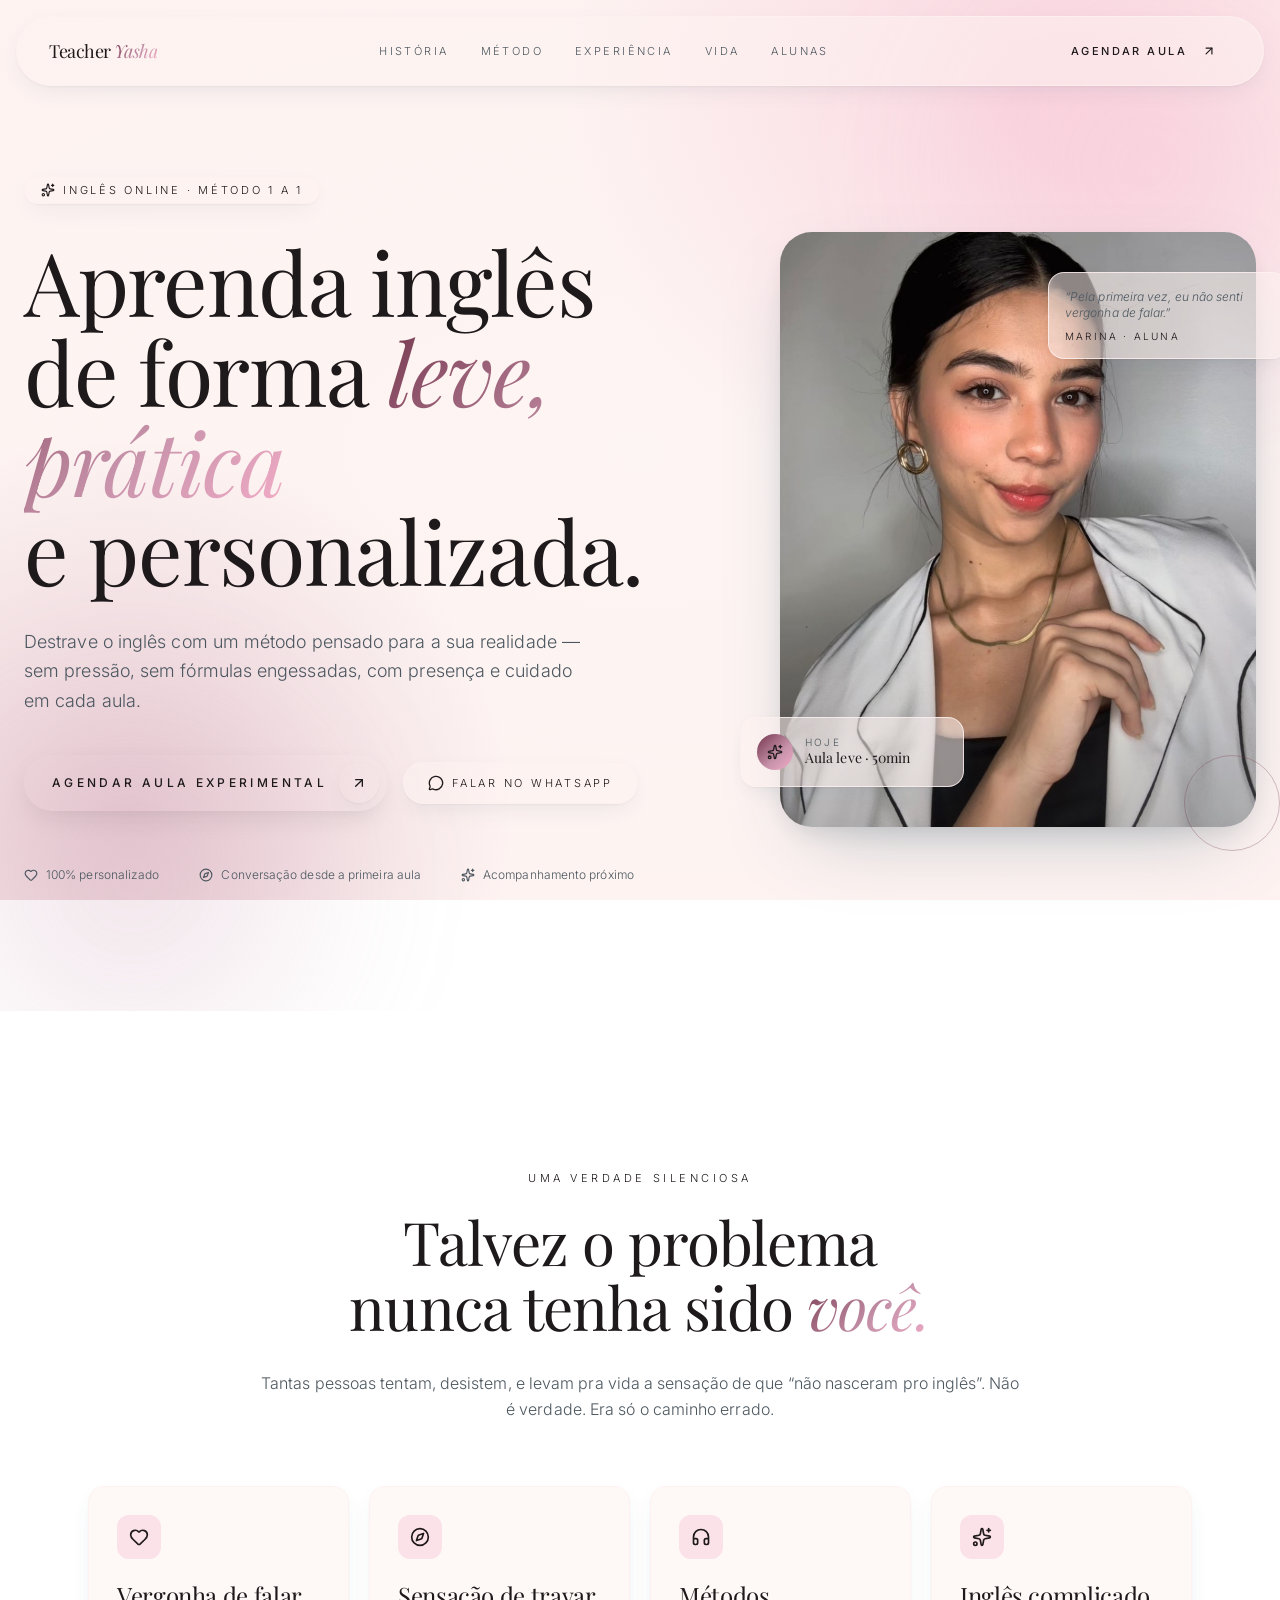
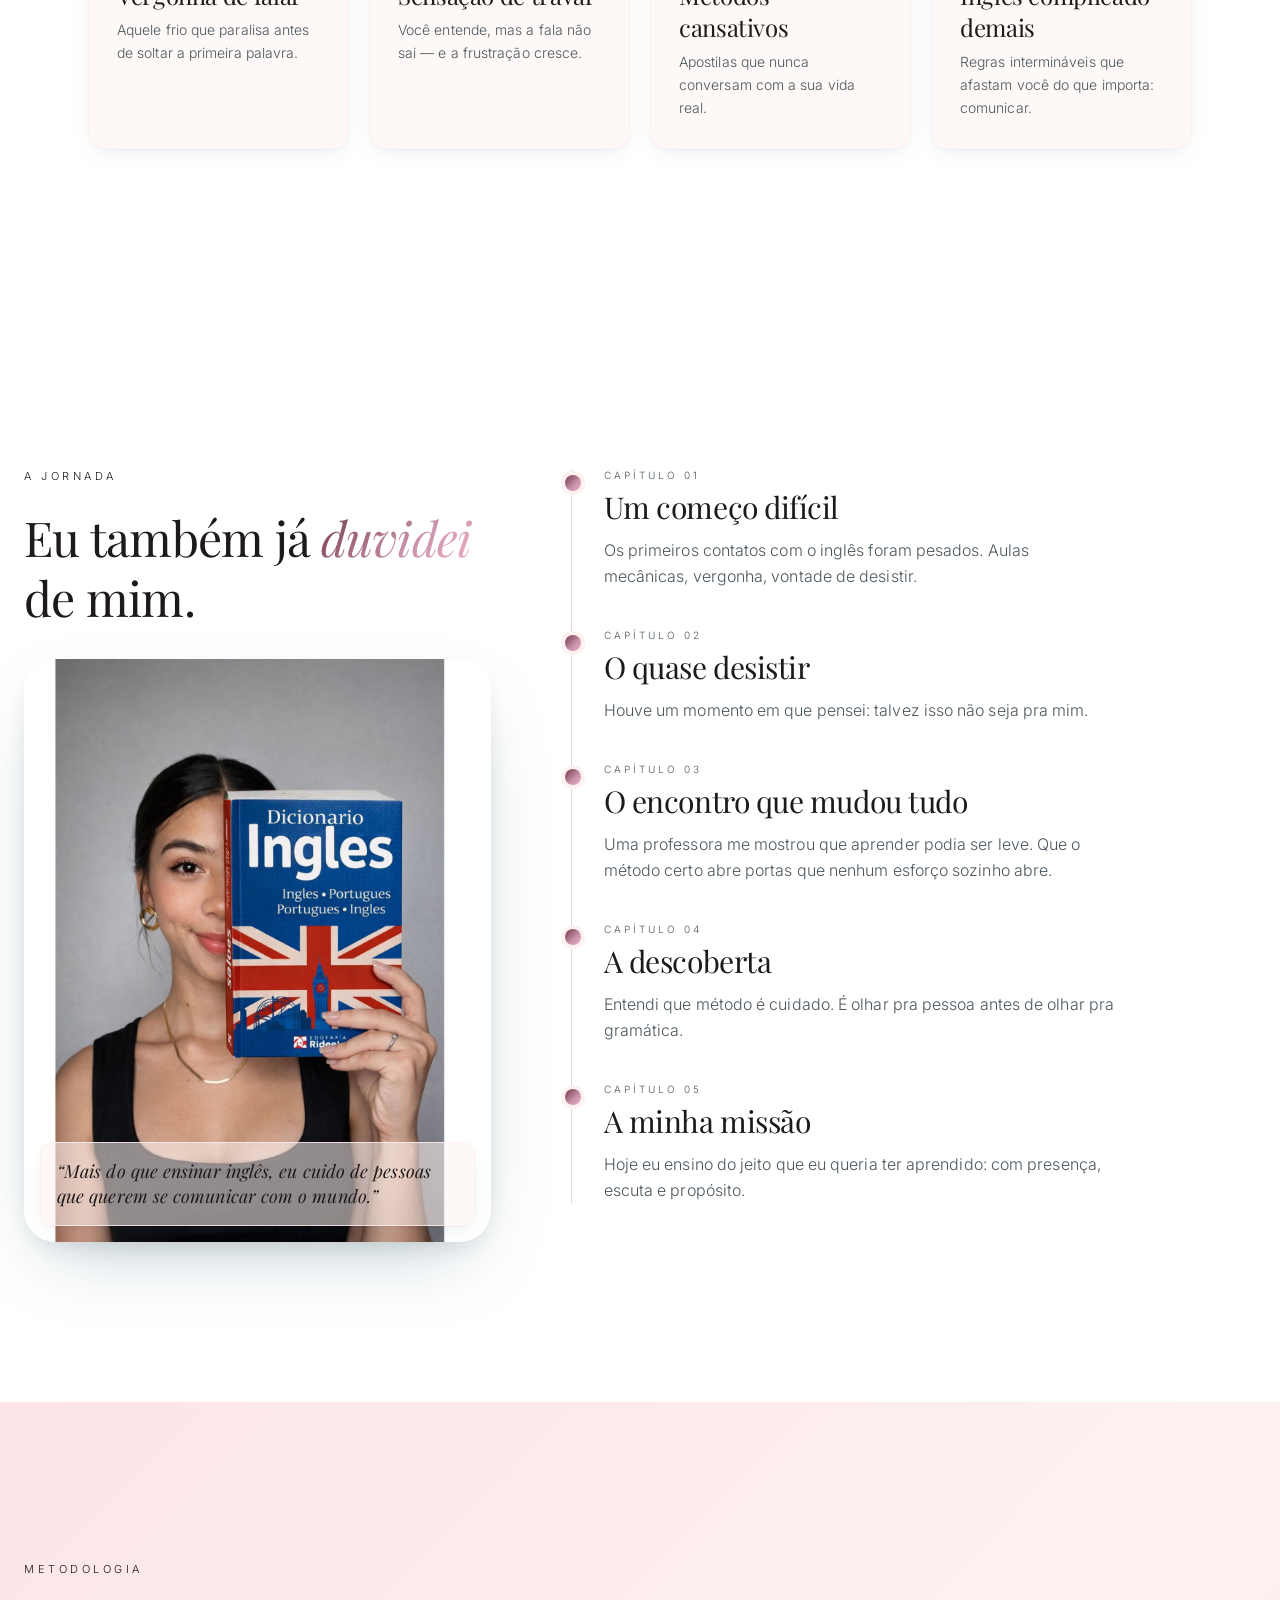
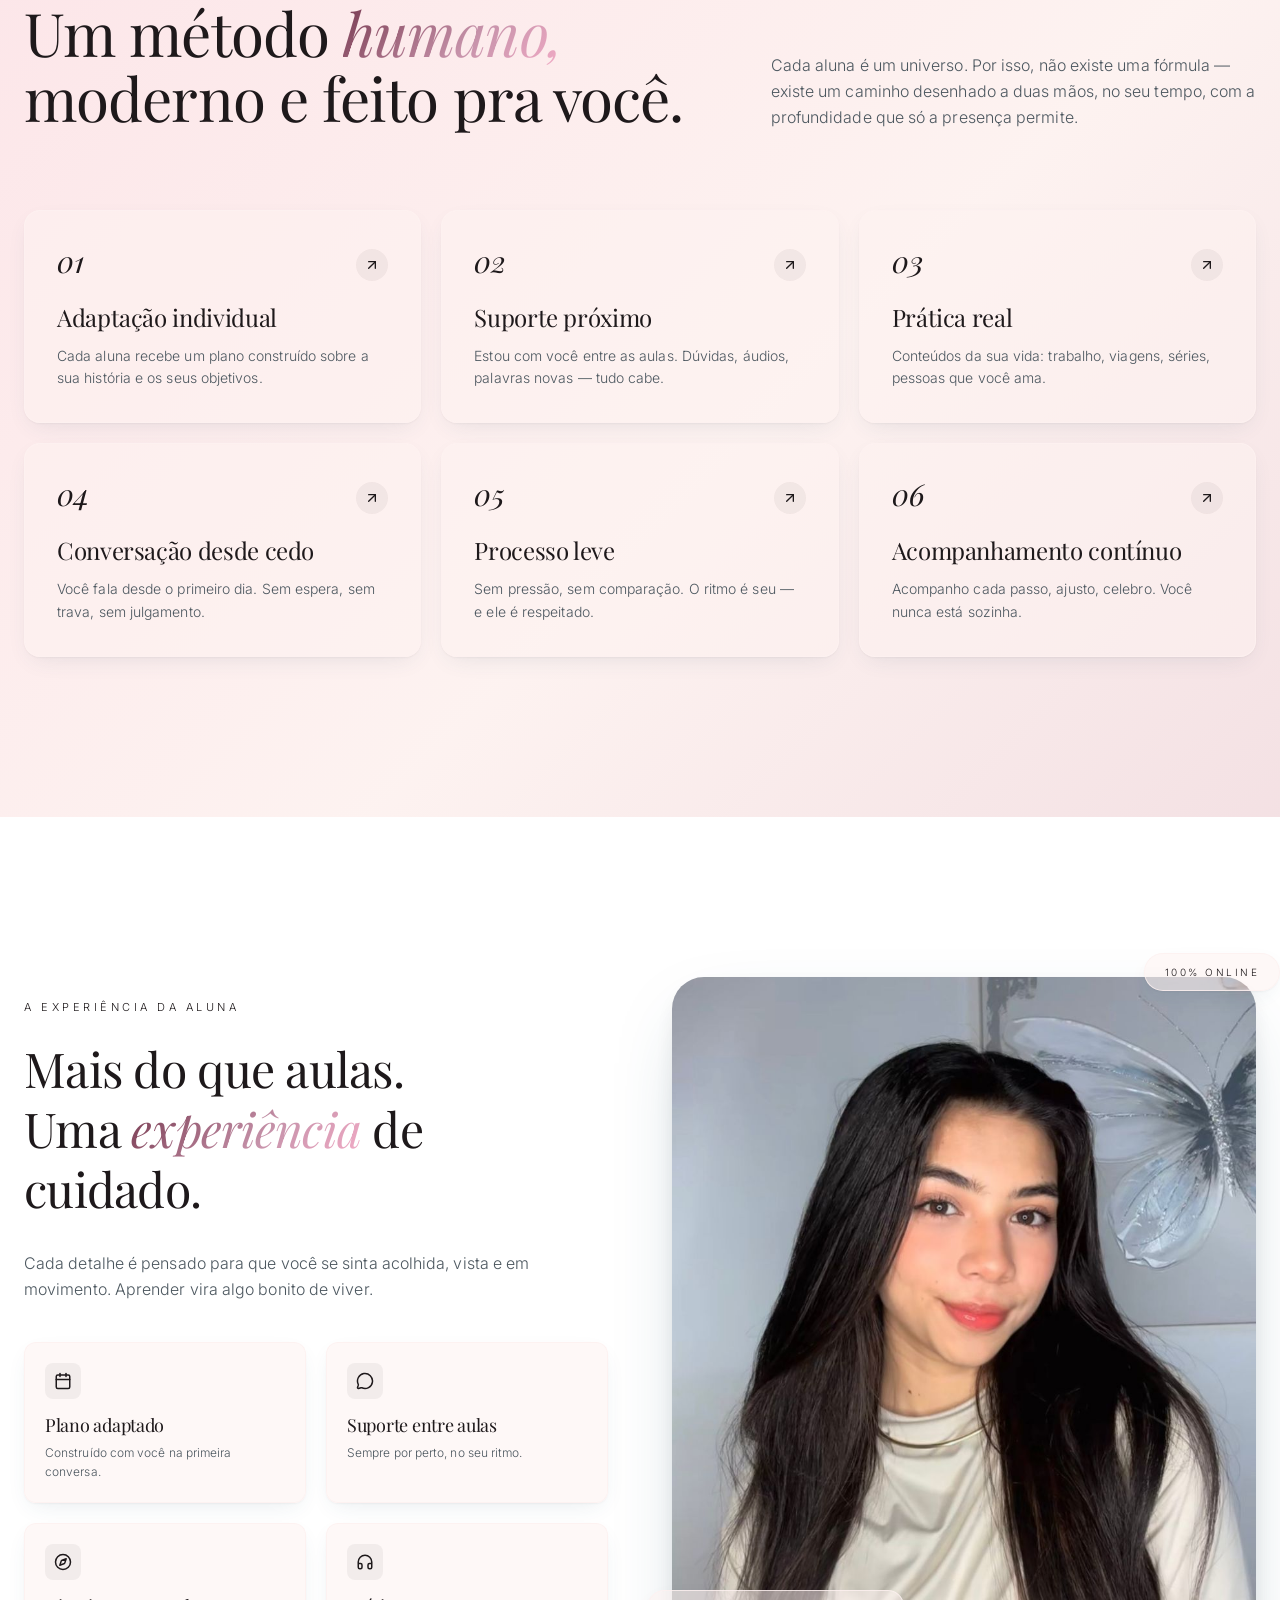
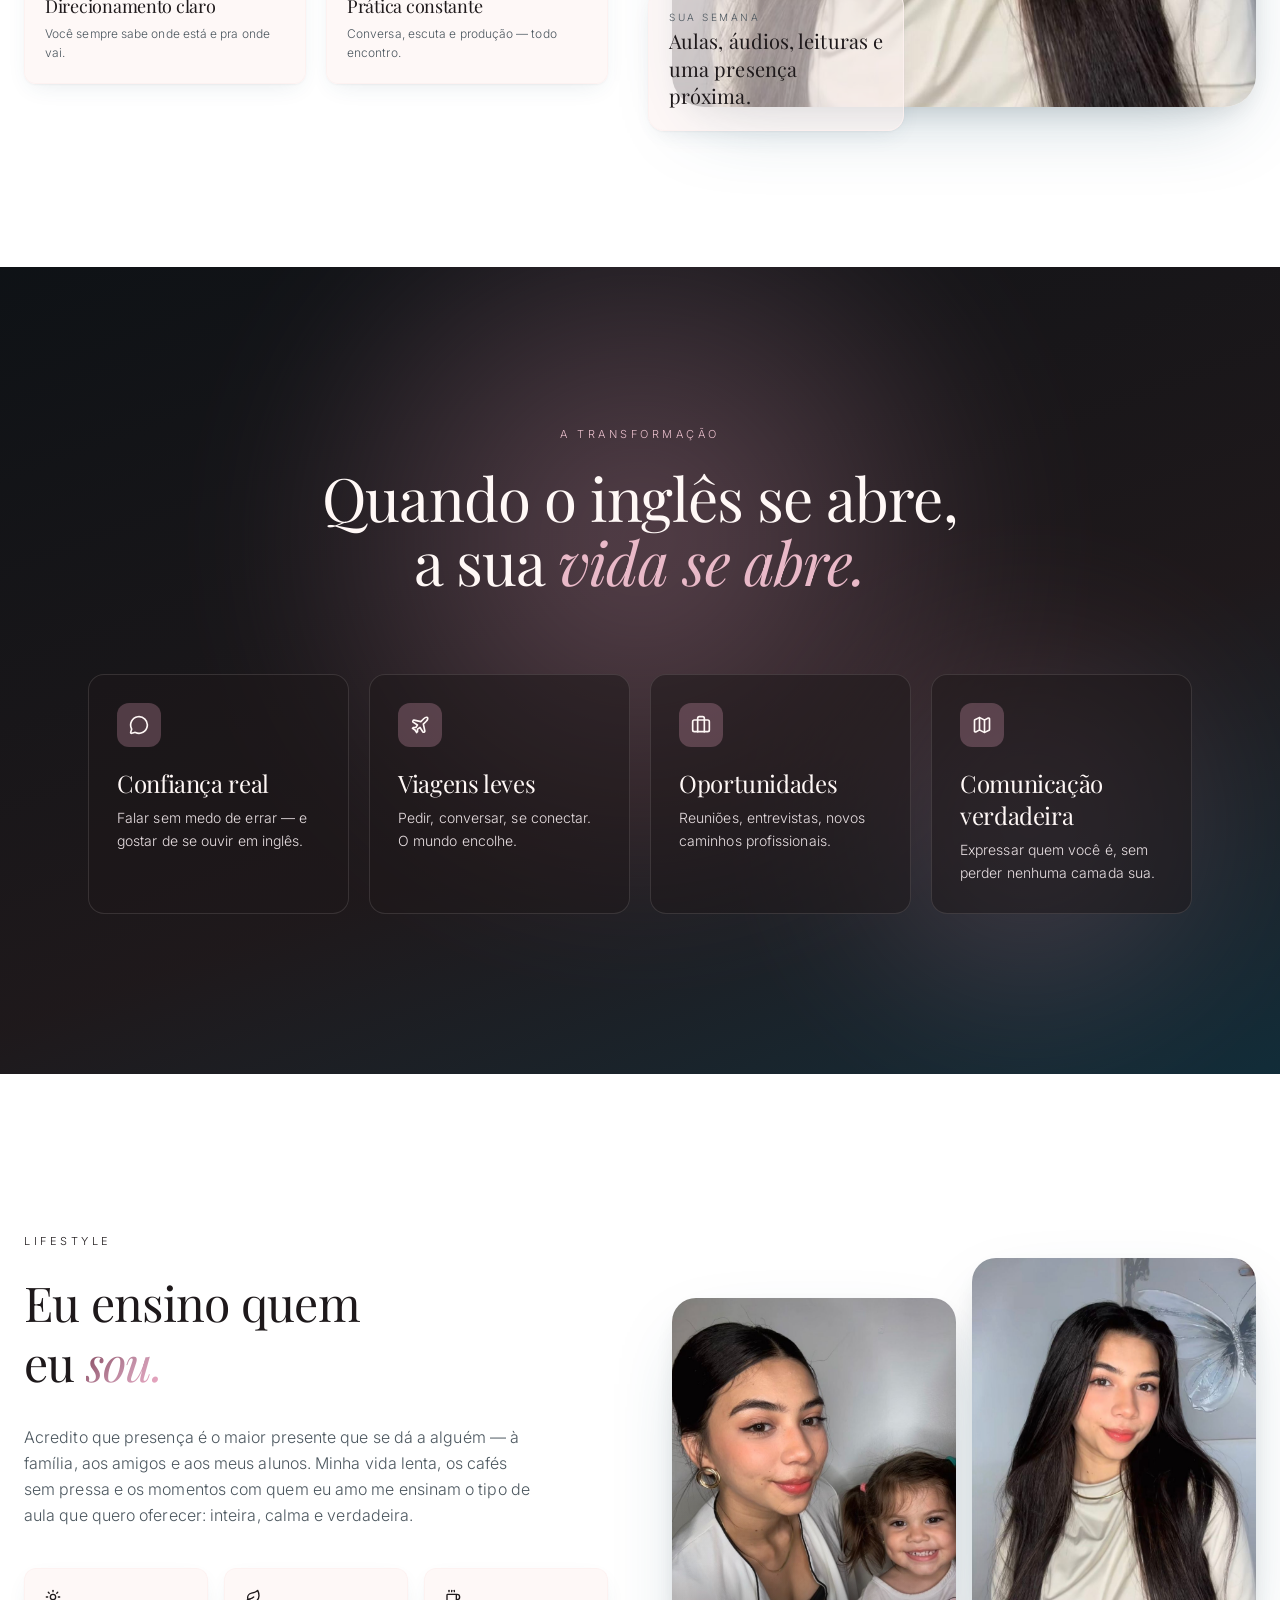
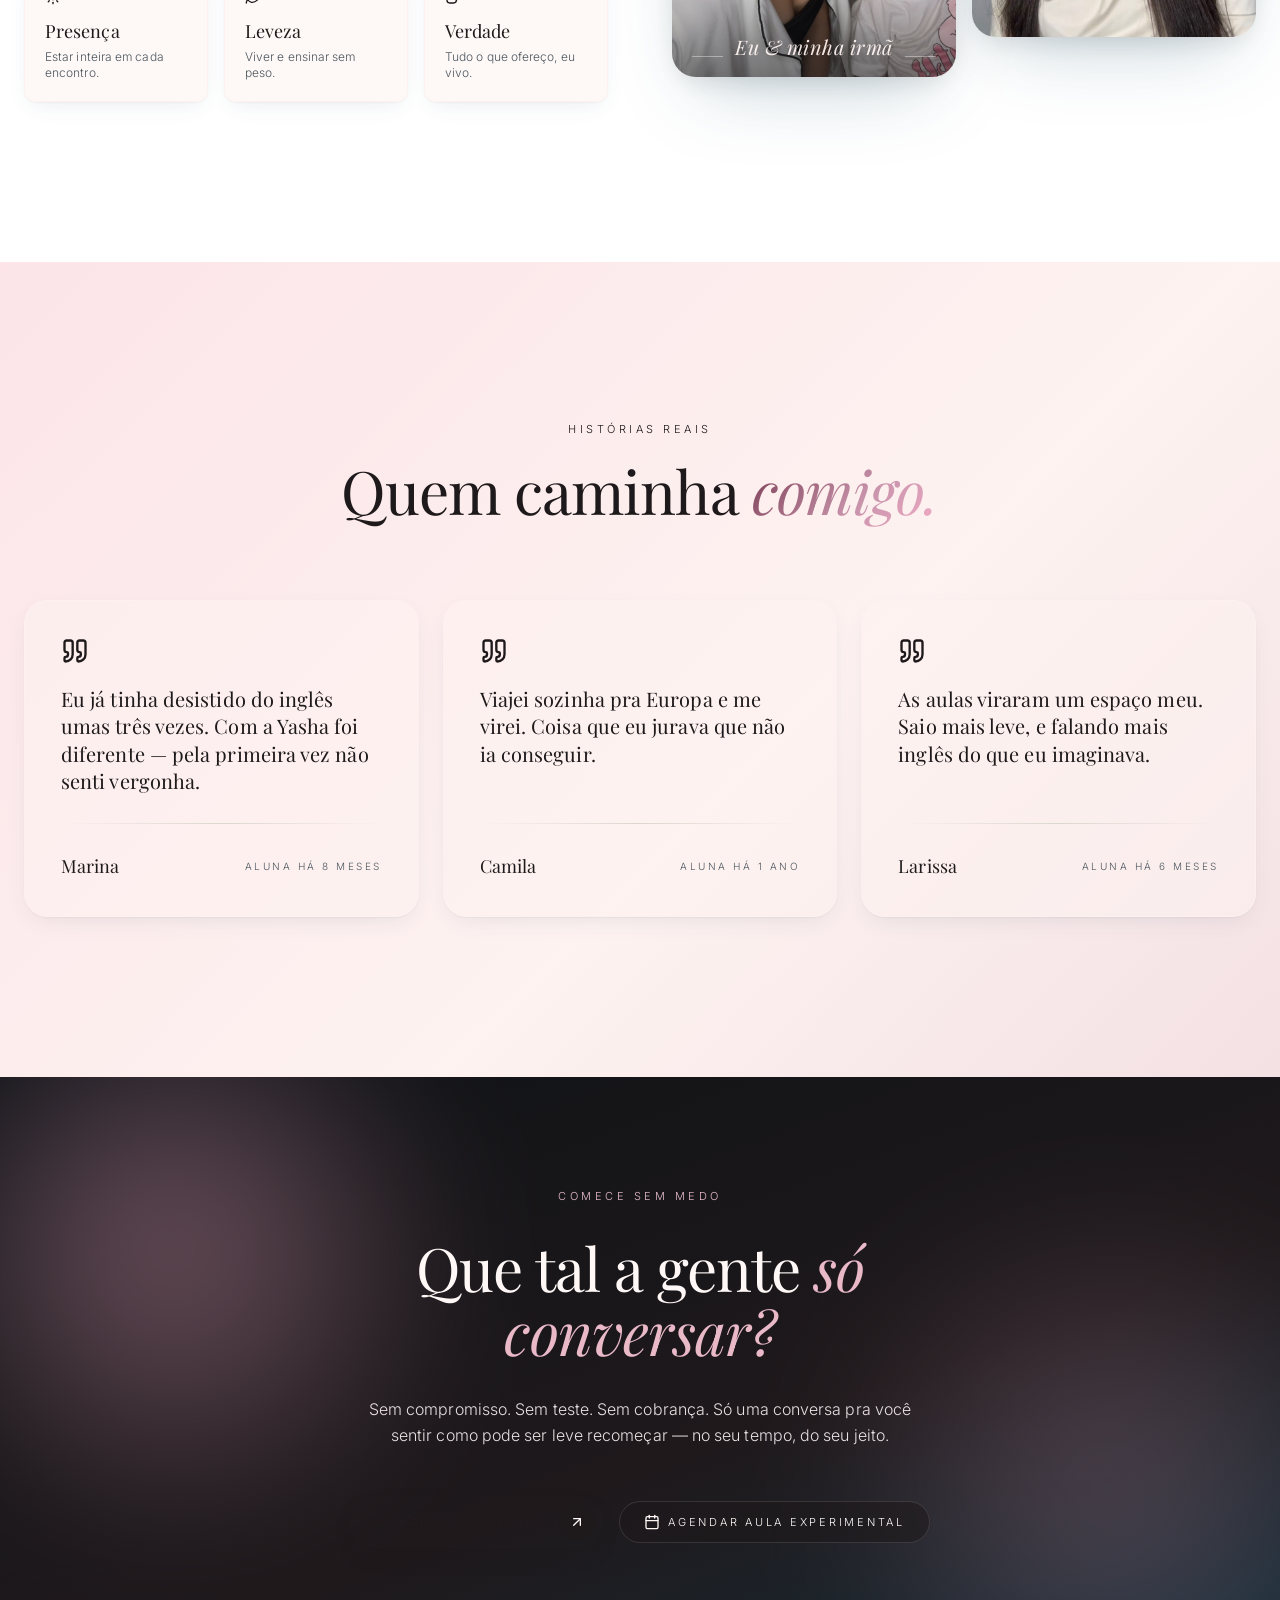
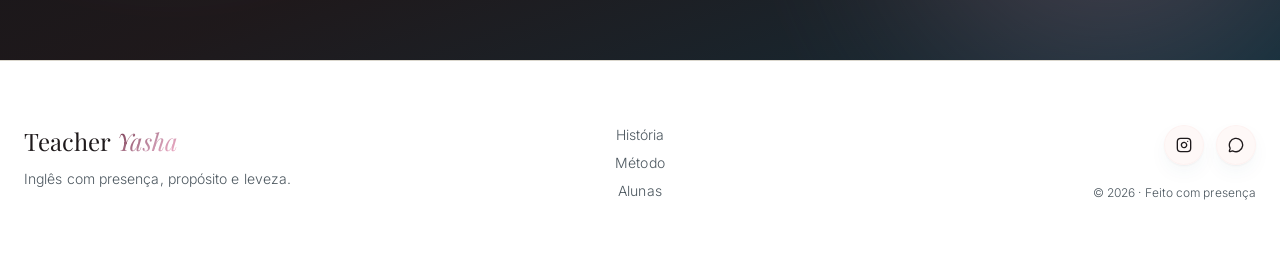
==== index.html @ 0aff2198 "Corrige contraste dos textos das seções escuras sem alterar animações V5" ====
<!DOCTYPE html>
<html lang="pt-BR"><head>
<meta charset="utf-8"><meta name="viewport" content="width=device-width, initial-scale=1">
<title>Teacher Yasha — Inglês com leveza, presença e propósito</title>
<meta name="description" content="Aulas de inglês online personalizadas com a Teacher Yasha. Aprenda no seu ritmo, sem pressão, com conexão humana e acompanhamento individual.">
<meta property="og:title" content="Teacher Yasha — Inglês com leveza, presença e propósito">
<meta property="og:description" content="Aulas de inglês online personalizadas com a Teacher Yasha.">
<meta property="og:type" content="website">
<meta property="og:image" content="assets/yasha-portrait--EWad3Fw.jpg">
<meta name="theme-color" content="#fbf9f6"><meta name="yasha-build" content="2026-11-06-contraste-v6">
<link rel="preconnect" href="https://fonts.googleapis.com">
<link rel="preconnect" href="https://fonts.gstatic.com" crossorigin>
<link href="https://fonts.googleapis.com/css2?family=Cormorant+Garamond:ital,wght@0,300;0,400;0,500;1,400;1,600&family=Inter:wght@300;400;500;600&family=Playfair+Display:ital,wght@0,400;0,500;0,600;1,400;1,500&display=swap" rel="stylesheet">
<link rel="stylesheet" href="styles.css?v=yasha-v6">
<style>.yasha-menu-toggle{display:none;cursor:pointer;background:transparent;border:0;color:var(--foreground);font-size:22px;line-height:1;padding:10px 6px}
.yasha-mobile-menu[hidden]{display:none!important}
.yasha-mobile-menu{position:fixed;top:88px;left:16px;right:16px;z-index:49;border-radius:20px;padding:20px;background:rgba(255,255,255,.96);border:1px solid rgba(232,180,184,.32);box-shadow:0 18px 40px #0002;backdrop-filter:blur(18px);display:grid;gap:8px}
.yasha-mobile-menu a{display:block;font:500 12px/1.6 'Inter',sans-serif;letter-spacing:.2em;text-transform:uppercase;padding:9px;color:var(--foreground);text-decoration:none}
.yasha-mobile-menu a:hover{color:var(--harbor)}
@media(max-width:767px){.yasha-menu-toggle{display:block}}
@media(max-width:430px){nav>.max-w-7xl>a:last-of-type{display:none}}

/* Animação visível com fallback CSS; o JavaScript assume o controle quando disponível. */
@keyframes yasha-float-gentle {
  0%,100% {transform:translate3d(0,0,0)}
  50% {transform:translate3d(0,-12px,0)}
}
.float-soft {animation:yasha-float-gentle 9s ease-in-out infinite !important}
.float-slow {animation:yasha-float-gentle 11s ease-in-out infinite !important}
/* A navegação por âncoras é animada pelo script, sem animação dupla do CSS. */
html.yasha-scroll-controlled { scroll-behavior: auto !important; }
@media(prefers-reduced-motion:reduce){html{scroll-behavior:auto!important}*,*::before,*::after{animation-duration:.01ms!important;transition-duration:.01ms!important}}
/* Correção de contraste V6 — somente nas duas seções escuras. */
.yasha-dark-panel h2,
.yasha-dark-panel .glass-dark h3 {
  color: #fff8f6 !important;
  -webkit-text-fill-color: #fff8f6 !important;
}
.yasha-dark-panel h2 em {
  color: #e9b9c8 !important;
  -webkit-text-fill-color: #e9b9c8 !important;
}
.yasha-dark-panel .glass-dark p {
  color: #e9e0e3 !important;
  -webkit-text-fill-color: #e9e0e3 !important;
}
.yasha-dark-panel .glass-dark {
  color: #fff8f6 !important;
}
.yasha-dark-panel .text-center > p:first-child {
  color: #eac0cd !important;
  -webkit-text-fill-color: #eac0cd !important;
}
.yasha-final-cta .yasha-final-content h2 {
  color: #fff8f6 !important;
  -webkit-text-fill-color: #fff8f6 !important;
}
.yasha-final-cta .yasha-final-content h2 em {
  color: #e9b9c8 !important;
  -webkit-text-fill-color: #e9b9c8 !important;
}
.yasha-final-cta .yasha-final-content > p:first-child {
  color: #eac0cd !important;
  -webkit-text-fill-color: #eac0cd !important;
}
.yasha-final-cta .yasha-final-content > p:nth-of-type(2) {
  color: #e9e0e3 !important;
  -webkit-text-fill-color: #e9e0e3 !important;
}
.yasha-final-cta .yasha-primary-cta,
.yasha-final-cta .yasha-primary-cta > span:first-child {
  color: #251b20 !important;
  -webkit-text-fill-color: #251b20 !important;
}
.yasha-final-cta .yasha-primary-cta > span:last-child {
  color: #fff8f6 !important;
  -webkit-text-fill-color: #fff8f6 !important;
}
.yasha-final-cta .yasha-secondary-cta {
  color: #fff8f6 !important;
  -webkit-text-fill-color: #fff8f6 !important;
}
.yasha-final-cta .yasha-secondary-cta:hover {
  color: #e9b9c8 !important;
  -webkit-text-fill-color: #e9b9c8 !important;
}
</style>
</head><body><main class="min-h-screen text-foreground"><nav class="fixed top-4 left-4 right-4 z-50 glass rounded-full"><div class="max-w-7xl mx-auto px-6 md:px-8 py-3 flex items-center justify-between"><a href="#top" class="font-display text-lg tracking-tight">Teacher <span class="italic text-gradient">Yasha</span></a><div class="hidden md:flex items-center gap-8 text-[11px] uppercase tracking-[0.22em] text-muted-foreground"><a href="#sobre" class="hover:text-foreground transition">História</a><a href="#metodo" class="hover:text-foreground transition">Método</a><a href="#experiencia" class="hover:text-foreground transition">Experiência</a><a href="#vida" class="hover:text-foreground transition">Vida</a><a href="#alunas" class="hover:text-foreground transition">Alunas</a></div><a href="https://wa.me/?text=Oi%20Yasha!%20Quero%20saber%20mais%20sobre%20as%20aulas." target="_blank" rel="noreferrer" class="group flex items-center gap-2 bg-[color:var(--harbor)] text-[color:var(--linen)] rounded-full pl-5 pr-2 py-2 text-[11px] font-medium uppercase tracking-[0.22em] hover:bg-foreground transition-colors shadow-sog">Agendar aula<span class="w-7 h-7 rounded-full bg-[color:var(--blush)] text-foreground grid place-items-center group-hover:rotate-45 transition-transform"><svg xmlns="http://www.w3.org/2000/svg" width="24" height="24" viewBox="0 0 24 24" fill="none" stroke="currentColor" stroke-width="2" stroke-linecap="round" stroke-linejoin="round" class="lucide lucide-arrow-up-right w-3.5 h-3.5" aria-hidden="true"><path d="M7 7h10v10"></path><path d="M7 17 17 7"></path></svg></span></a><button type="button" id="abrir-menu" class="yasha-menu-toggle" aria-label="Abrir menu" aria-expanded="false" aria-controls="menu-mobile">☰</button></div></nav><div id="menu-mobile" class="yasha-mobile-menu" hidden><a href="#sobre">História</a><a href="#metodo">Método</a><a href="#experiencia">Experiência</a><a href="#vida">Vida</a><a href="#alunas">Alunas</a><a href="https://wa.me/?text=Oi%20Yasha!%20Quero%20saber%20mais%20sobre%20as%20aulas." target="_blank" rel="noreferrer">Agendar aula</a></div><section id="top" class="relative pt-36 md:pt-44 pb-24 md:pb-32 overflow-hidden"><div aria-hidden="true" class="pointer-events-none absolute -top-24 -right-32 w-[520px] h-[520px] rounded-full blur-3xl opacity-60" style="background:radial-gradient(closest-side, color-mix(in oklab, var(--blush) 55%, transparent), transparent)"></div><div aria-hidden="true" class="pointer-events-none absolute -bottom-32 -left-32 w-[520px] h-[520px] rounded-full blur-3xl opacity-50" style="background:radial-gradient(closest-side, color-mix(in oklab, var(--mist) 55%, transparent), transparent)"></div><div class="relative max-w-7xl mx-auto px-6 md:px-10 grid md:grid-cols-12 gap-12 md:gap-16 items-center"><div class="md:col-span-7 fade-up"><div class="inline-flex items-center gap-2 glass rounded-full px-4 py-1.5 text-[11px] uppercase tracking-[0.25em] text-[color:var(--harbor)] mb-8"><svg xmlns="http://www.w3.org/2000/svg" width="24" height="24" viewBox="0 0 24 24" fill="none" stroke="currentColor" stroke-width="2" stroke-linecap="round" stroke-linejoin="round" class="lucide lucide-sparkles w-3.5 h-3.5" aria-hidden="true"><path d="M11.017 2.814a1 1 0 0 1 1.966 0l1.051 5.558a2 2 0 0 0 1.594 1.594l5.558 1.051a1 1 0 0 1 0 1.966l-5.558 1.051a2 2 0 0 0-1.594 1.594l-1.051 5.558a1 1 0 0 1-1.966 0l-1.051-5.558a2 2 0 0 0-1.594-1.594l-5.558-1.051a1 1 0 0 1 0-1.966l5.558-1.051a2 2 0 0 0 1.594-1.594z"></path><path d="M20 2v4"></path><path d="M22 4h-4"></path><circle cx="4" cy="20" r="2"></circle></svg>Inglês online · método 1 a 1</div><h1 class="font-display text-[2.7rem] md:text-7xl lg:text-[5.5rem] leading-[1.02] text-foreground">Aprenda inglês <br/>de forma <em class="italic text-gradient">leve, prática</em> <br/>e personalizada.</h1><p class="mt-8 max-w-xl text-base md:text-lg text-muted-foreground leading-relaxed">Destrave o inglês com um método pensado para a sua realidade — sem pressão, sem fórmulas engessadas, com presença e cuidado em cada aula.</p><div class="mt-10 flex flex-wrap items-center gap-4"><a href="https://wa.me/?text=Oi%20Yasha!%20Quero%20saber%20mais%20sobre%20as%20aulas." target="_blank" rel="noreferrer" class="group inline-flex items-center gap-3 bg-[color:var(--harbor)] text-[color:var(--linen)] rounded-full pl-7 pr-2 py-2 hover:bg-foreground transition-all duration-300 shadow-float hover:scale-[1.02] ring-1 ring-[color:var(--harbor)]/20"><span class="text-[12px] font-medium uppercase tracking-[0.28em] py-1.5">Agendar aula experimental</span><span class="w-10 h-10 rounded-full bg-[color:var(--blush)] text-foreground grid place-items-center group-hover:rotate-45 transition-transform duration-300 shadow-soft"><svg xmlns="http://www.w3.org/2000/svg" width="24" height="24" viewBox="0 0 24 24" fill="none" stroke="currentColor" stroke-width="2" stroke-linecap="round" stroke-linejoin="round" class="lucide lucide-arrow-up-right w-4 h-4" aria-hidden="true"><path d="M7 7h10v10"></path><path d="M7 17 17 7"></path></svg></span></a><a href="https://wa.me/?text=Oi%20Yasha!%20Quero%20saber%20mais%20sobre%20as%20aulas." target="_blank" rel="noreferrer" class="inline-flex items-center gap-2 glass rounded-full px-6 py-3 text-[11px] uppercase tracking-[0.25em] hover:text-[color:var(--harbor)] transition"><svg xmlns="http://www.w3.org/2000/svg" width="24" height="24" viewBox="0 0 24 24" fill="none" stroke="currentColor" stroke-width="2" stroke-linecap="round" stroke-linejoin="round" class="lucide lucide-message-circle w-4 h-4" aria-hidden="true"><path d="M2.992 16.342a2 2 0 0 1 .094 1.167l-1.065 3.29a1 1 0 0 0 1.236 1.168l3.413-.998a2 2 0 0 1 1.099.092 10 10 0 1 0-4.777-4.719"></path></svg>Falar no WhatsApp</a></div><div class="mt-14 flex flex-wrap items-center gap-x-10 gap-y-4 text-xs text-muted-foreground"><div class="flex items-center gap-2"><svg xmlns="http://www.w3.org/2000/svg" width="24" height="24" viewBox="0 0 24 24" fill="none" stroke="currentColor" stroke-width="2" stroke-linecap="round" stroke-linejoin="round" class="lucide lucide-heart w-3.5 h-3.5 text-[color:var(--blush)]" aria-hidden="true"><path d="M2 9.5a5.5 5.5 0 0 1 9.591-3.676.56.56 0 0 0 .818 0A5.49 5.49 0 0 1 22 9.5c0 2.29-1.5 4-3 5.5l-5.492 5.313a2 2 0 0 1-3 .019L5 15c-1.5-1.5-3-3.2-3-5.5"></path></svg> 100% personalizado</div><div class="flex items-center gap-2"><svg xmlns="http://www.w3.org/2000/svg" width="24" height="24" viewBox="0 0 24 24" fill="none" stroke="currentColor" stroke-width="2" stroke-linecap="round" stroke-linejoin="round" class="lucide lucide-compass w-3.5 h-3.5 text-[color:var(--harbor)]" aria-hidden="true"><circle cx="12" cy="12" r="10"></circle><path d="m16.24 7.76-1.804 5.411a2 2 0 0 1-1.265 1.265L7.76 16.24l1.804-5.411a2 2 0 0 1 1.265-1.265z"></path></svg> Conversação desde a primeira aula</div><div class="flex items-center gap-2"><svg xmlns="http://www.w3.org/2000/svg" width="24" height="24" viewBox="0 0 24 24" fill="none" stroke="currentColor" stroke-width="2" stroke-linecap="round" stroke-linejoin="round" class="lucide lucide-sparkles w-3.5 h-3.5 text-[color:var(--mist)]" aria-hidden="true"><path d="M11.017 2.814a1 1 0 0 1 1.966 0l1.051 5.558a2 2 0 0 0 1.594 1.594l5.558 1.051a1 1 0 0 1 0 1.966l-5.558 1.051a2 2 0 0 0-1.594 1.594l-1.051 5.558a1 1 0 0 1-1.966 0l-1.051-5.558a2 2 0 0 0-1.594-1.594l-5.558-1.051a1 1 0 0 1 0-1.966l5.558-1.051a2 2 0 0 0 1.594-1.594z"></path><path d="M20 2v4"></path><path d="M22 4h-4"></path><circle cx="4" cy="20" r="2"></circle></svg> Acompanhamento próximo</div></div></div><div class="md:col-span-5 fade-up delay-2"><div class="relative"><div class="relative aspect-[4/5] overflow-hidden rounded-[2rem] shadow-float"><img src="assets/yasha-portrait--EWad3Fw.jpg" alt="Teacher Yasha" class="w-full h-full object-cover"/><div class="absolute inset-0" style="background:linear-gradient(180deg, transparent 60%, rgba(26,26,26,0.25))"></div></div><div class="absolute -left-6 md:-left-10 bottom-10 glass rounded-2xl p-4 w-56 float-slow"><div class="flex items-center gap-3"><div class="w-9 h-9 rounded-full grid place-items-center" style="background:var(--gradient-text)"><svg xmlns="http://www.w3.org/2000/svg" width="24" height="24" viewBox="0 0 24 24" fill="none" stroke="currentColor" stroke-width="2" stroke-linecap="round" stroke-linejoin="round" class="lucide lucide-sparkles w-4 h-4 text-[color:var(--linen)]" aria-hidden="true"><path d="M11.017 2.814a1 1 0 0 1 1.966 0l1.051 5.558a2 2 0 0 0 1.594 1.594l5.558 1.051a1 1 0 0 1 0 1.966l-5.558 1.051a2 2 0 0 0-1.594 1.594l-1.051 5.558a1 1 0 0 1-1.966 0l-1.051-5.558a2 2 0 0 0-1.594-1.594l-5.558-1.051a1 1 0 0 1 0-1.966l5.558-1.051a2 2 0 0 0 1.594-1.594z"></path><path d="M20 2v4"></path><path d="M22 4h-4"></path><circle cx="4" cy="20" r="2"></circle></svg></div><div><p class="text-[10px] uppercase tracking-[0.22em] text-muted-foreground">Hoje</p><p class="text-sm font-display">Aula leve · 50min</p></div></div></div><div class="absolute -right-3 md:-right-8 top-10 glass rounded-2xl p-4 w-60 float-soft"><p class="text-xs italic text-muted-foreground leading-snug">“Pela primeira vez, eu não senti vergonha de falar.”</p><p class="mt-2 text-[10px] uppercase tracking-[0.22em] text-[color:var(--harbor)]">Marina · aluna</p></div><div aria-hidden="true" class="absolute -bottom-6 -right-6 w-24 h-24 rounded-full border border-[color:var(--harbor)]/30"></div></div></div></div></section><section class="relative py-28 md:py-40"><div class="max-w-6xl mx-auto px-6 md:px-10"><div class="text-center max-w-3xl mx-auto mb-16 fade-up"><p class="text-[11px] uppercase tracking-[0.32em] text-[color:var(--harbor)] mb-6">Uma verdade silenciosa</p><h2 class="font-display text-4xl md:text-6xl leading-[1.08]">Talvez o problema <br/> nunca tenha sido <em class="text-gradient">você.</em></h2><p class="mt-8 text-muted-foreground leading-relaxed">Tantas pessoas tentam, desistem, e levam pra vida a sensação de que “não nasceram pro inglês”. Não é verdade. Era só o caminho errado.</p></div><div class="grid sm:grid-cols-2 lg:grid-cols-4 gap-5"><div class="group relative glass rounded-2xl p-7 fade-up hover:-translate-y-1 transition-all duration-500" style="animation-delay:0s"><div class="w-11 h-11 rounded-xl grid place-items-center mb-5" style="background:color-mix(in oklab, var(--blush) 30%, transparent)"><svg xmlns="http://www.w3.org/2000/svg" width="24" height="24" viewBox="0 0 24 24" fill="none" stroke="currentColor" stroke-width="2" stroke-linecap="round" stroke-linejoin="round" class="lucide lucide-heart w-5 h-5 text-[color:var(--harbor)]" aria-hidden="true"><path d="M2 9.5a5.5 5.5 0 0 1 9.591-3.676.56.56 0 0 0 .818 0A5.49 5.49 0 0 1 22 9.5c0 2.29-1.5 4-3 5.5l-5.492 5.313a2 2 0 0 1-3 .019L5 15c-1.5-1.5-3-3.2-3-5.5"></path></svg></div><h3 class="font-display text-2xl mb-2">Vergonha de falar</h3><p class="text-sm text-muted-foreground leading-relaxed">Aquele frio que paralisa antes de soltar a primeira palavra.</p><div aria-hidden="true" class="absolute inset-x-7 bottom-3 h-px bg-gradient-to-r from-transparent via-[color:var(--blush)]/40 to-transparent opacity-0 group-hover:opacity-100 transition"></div></div><div class="group relative glass rounded-2xl p-7 fade-up hover:-translate-y-1 transition-all duration-500" style="animation-delay:0.08s"><div class="w-11 h-11 rounded-xl grid place-items-center mb-5" style="background:color-mix(in oklab, var(--blush) 30%, transparent)"><svg xmlns="http://www.w3.org/2000/svg" width="24" height="24" viewBox="0 0 24 24" fill="none" stroke="currentColor" stroke-width="2" stroke-linecap="round" stroke-linejoin="round" class="lucide lucide-compass w-5 h-5 text-[color:var(--harbor)]" aria-hidden="true"><circle cx="12" cy="12" r="10"></circle><path d="m16.24 7.76-1.804 5.411a2 2 0 0 1-1.265 1.265L7.76 16.24l1.804-5.411a2 2 0 0 1 1.265-1.265z"></path></svg></div><h3 class="font-display text-2xl mb-2">Sensação de travar</h3><p class="text-sm text-muted-foreground leading-relaxed">Você entende, mas a fala não sai — e a frustração cresce.</p><div aria-hidden="true" class="absolute inset-x-7 bottom-3 h-px bg-gradient-to-r from-transparent via-[color:var(--blush)]/40 to-transparent opacity-0 group-hover:opacity-100 transition"></div></div><div class="group relative glass rounded-2xl p-7 fade-up hover:-translate-y-1 transition-all duration-500" style="animation-delay:0.16s"><div class="w-11 h-11 rounded-xl grid place-items-center mb-5" style="background:color-mix(in oklab, var(--blush) 30%, transparent)"><svg xmlns="http://www.w3.org/2000/svg" width="24" height="24" viewBox="0 0 24 24" fill="none" stroke="currentColor" stroke-width="2" stroke-linecap="round" stroke-linejoin="round" class="lucide lucide-headphones w-5 h-5 text-[color:var(--harbor)]" aria-hidden="true"><path d="M3 14h3a2 2 0 0 1 2 2v3a2 2 0 0 1-2 2H5a2 2 0 0 1-2-2v-7a9 9 0 0 1 18 0v7a2 2 0 0 1-2 2h-1a2 2 0 0 1-2-2v-3a2 2 0 0 1 2-2h3"></path></svg></div><h3 class="font-display text-2xl mb-2">Métodos cansativos</h3><p class="text-sm text-muted-foreground leading-relaxed">Apostilas que nunca conversam com a sua vida real.</p><div aria-hidden="true" class="absolute inset-x-7 bottom-3 h-px bg-gradient-to-r from-transparent via-[color:var(--blush)]/40 to-transparent opacity-0 group-hover:opacity-100 transition"></div></div><div class="group relative glass rounded-2xl p-7 fade-up hover:-translate-y-1 transition-all duration-500" style="animation-delay:0.24s"><div class="w-11 h-11 rounded-xl grid place-items-center mb-5" style="background:color-mix(in oklab, var(--blush) 30%, transparent)"><svg xmlns="http://www.w3.org/2000/svg" width="24" height="24" viewBox="0 0 24 24" fill="none" stroke="currentColor" stroke-width="2" stroke-linecap="round" stroke-linejoin="round" class="lucide lucide-sparkles w-5 h-5 text-[color:var(--harbor)]" aria-hidden="true"><path d="M11.017 2.814a1 1 0 0 1 1.966 0l1.051 5.558a2 2 0 0 0 1.594 1.594l5.558 1.051a1 1 0 0 1 0 1.966l-5.558 1.051a2 2 0 0 0-1.594 1.594l-1.051 5.558a1 1 0 0 1-1.966 0l-1.051-5.558a2 2 0 0 0-1.594-1.594l-5.558-1.051a1 1 0 0 1 0-1.966l5.558-1.051a2 2 0 0 0 1.594-1.594z"></path><path d="M20 2v4"></path><path d="M22 4h-4"></path><circle cx="4" cy="20" r="2"></circle></svg></div><h3 class="font-display text-2xl mb-2">Inglês complicado demais</h3><p class="text-sm text-muted-foreground leading-relaxed">Regras intermináveis que afastam você do que importa: comunicar.</p><div aria-hidden="true" class="absolute inset-x-7 bottom-3 h-px bg-gradient-to-r from-transparent via-[color:var(--blush)]/40 to-transparent opacity-0 group-hover:opacity-100 transition"></div></div></div></div></section><section id="sobre" class="relative py-28 md:py-40"><div class="max-w-7xl mx-auto px-6 md:px-10 grid md:grid-cols-12 gap-12 md:gap-20 items-start"><div class="md:col-span-5 md:sticky md:top-32 fade-up"><p class="text-[11px] uppercase tracking-[0.32em] text-[color:var(--harbor)] mb-6">A jornada</p><h2 class="font-display text-4xl md:text-5xl leading-tight mb-8">Eu também já <em class="text-gradient">duvidei</em> de mim.</h2><div class="relative aspect-[4/5] overflow-hidden rounded-[2rem] shadow-float"><img src="assets/yasha-book-FJUB7qEd.jpg" alt="Yasha" class="w-full h-full object-cover"/><div class="absolute bottom-4 left-4 right-4 glass rounded-xl p-4"><p class="font-display italic text-lg leading-snug">“Mais do que ensinar inglês, eu cuido de pessoas que querem se comunicar com o mundo.”</p></div></div></div><div class="md:col-span-7 fade-up delay-2"><ol class="relative border-l border-[color:var(--harbor)]/20 pl-8 space-y-10"><li class="relative"><span class="absolute -left-[39px] top-1.5 w-4 h-4 rounded-full" style="background:var(--gradient-text);box-shadow:0 0 0 4px var(--linen)"></span><p class="text-[10px] uppercase tracking-[0.3em] text-muted-foreground mb-2">Capítulo <!-- -->01</p><h3 class="font-display text-2xl md:text-3xl mb-3">Um começo difícil</h3><p class="text-muted-foreground leading-relaxed max-w-lg">Os primeiros contatos com o inglês foram pesados. Aulas mecânicas, vergonha, vontade de desistir.</p></li><li class="relative"><span class="absolute -left-[39px] top-1.5 w-4 h-4 rounded-full" style="background:var(--gradient-text);box-shadow:0 0 0 4px var(--linen)"></span><p class="text-[10px] uppercase tracking-[0.3em] text-muted-foreground mb-2">Capítulo <!-- -->02</p><h3 class="font-display text-2xl md:text-3xl mb-3">O quase desistir</h3><p class="text-muted-foreground leading-relaxed max-w-lg">Houve um momento em que pensei: talvez isso não seja pra mim.</p></li><li class="relative"><span class="absolute -left-[39px] top-1.5 w-4 h-4 rounded-full" style="background:var(--gradient-text);box-shadow:0 0 0 4px var(--linen)"></span><p class="text-[10px] uppercase tracking-[0.3em] text-muted-foreground mb-2">Capítulo <!-- -->03</p><h3 class="font-display text-2xl md:text-3xl mb-3">O encontro que mudou tudo</h3><p class="text-muted-foreground leading-relaxed max-w-lg">Uma professora me mostrou que aprender podia ser leve. Que o método certo abre portas que nenhum esforço sozinho abre.</p></li><li class="relative"><span class="absolute -left-[39px] top-1.5 w-4 h-4 rounded-full" style="background:var(--gradient-text);box-shadow:0 0 0 4px var(--linen)"></span><p class="text-[10px] uppercase tracking-[0.3em] text-muted-foreground mb-2">Capítulo <!-- -->04</p><h3 class="font-display text-2xl md:text-3xl mb-3">A descoberta</h3><p class="text-muted-foreground leading-relaxed max-w-lg">Entendi que método é cuidado. É olhar pra pessoa antes de olhar pra gramática.</p></li><li class="relative"><span class="absolute -left-[39px] top-1.5 w-4 h-4 rounded-full" style="background:var(--gradient-text);box-shadow:0 0 0 4px var(--linen)"></span><p class="text-[10px] uppercase tracking-[0.3em] text-muted-foreground mb-2">Capítulo <!-- -->05</p><h3 class="font-display text-2xl md:text-3xl mb-3">A minha missão</h3><p class="text-muted-foreground leading-relaxed max-w-lg">Hoje eu ensino do jeito que eu queria ter aprendido: com presença, escuta e propósito.</p></li></ol></div></div></section><section id="metodo" class="relative py-28 md:py-40 bg-soft"><div class="max-w-7xl mx-auto px-6 md:px-10"><div class="grid md:grid-cols-12 gap-12 mb-20"><div class="md:col-span-7 fade-up"><p class="text-[11px] uppercase tracking-[0.32em] text-[color:var(--harbor)] mb-6">Metodologia</p><h2 class="font-display text-4xl md:text-6xl leading-[1.08]">Um método <em class="text-gradient">humano,</em> <br/>moderno e feito pra você.</h2></div><div class="md:col-span-5 fade-up delay-2 flex items-end"><p class="text-muted-foreground leading-relaxed">Cada aluna é um universo. Por isso, não existe uma fórmula — existe um caminho desenhado a duas mãos, no seu tempo, com a profundidade que só a presença permite.</p></div></div><div class="grid md:grid-cols-2 lg:grid-cols-3 gap-5"><div class="group relative glass rounded-2xl p-8 hover:-translate-y-1 transition-all duration-500 fade-up" style="animation-delay:0s"><div class="flex items-baseline justify-between mb-5"><span class="font-display italic text-3xl text-[color:var(--mist)]">01</span><span class="w-8 h-8 rounded-full grid place-items-center bg-foreground/5 group-hover:bg-[color:var(--blush)]/40 transition"><svg xmlns="http://www.w3.org/2000/svg" width="24" height="24" viewBox="0 0 24 24" fill="none" stroke="currentColor" stroke-width="2" stroke-linecap="round" stroke-linejoin="round" class="lucide lucide-arrow-up-right w-4 h-4" aria-hidden="true"><path d="M7 7h10v10"></path><path d="M7 17 17 7"></path></svg></span></div><h3 class="font-display text-2xl mb-3">Adaptação individual</h3><p class="text-sm text-muted-foreground leading-relaxed">Cada aluna recebe um plano construído sobre a sua história e os seus objetivos.</p></div><div class="group relative glass rounded-2xl p-8 hover:-translate-y-1 transition-all duration-500 fade-up" style="animation-delay:0.07s"><div class="flex items-baseline justify-between mb-5"><span class="font-display italic text-3xl text-[color:var(--mist)]">02</span><span class="w-8 h-8 rounded-full grid place-items-center bg-foreground/5 group-hover:bg-[color:var(--blush)]/40 transition"><svg xmlns="http://www.w3.org/2000/svg" width="24" height="24" viewBox="0 0 24 24" fill="none" stroke="currentColor" stroke-width="2" stroke-linecap="round" stroke-linejoin="round" class="lucide lucide-arrow-up-right w-4 h-4" aria-hidden="true"><path d="M7 7h10v10"></path><path d="M7 17 17 7"></path></svg></span></div><h3 class="font-display text-2xl mb-3">Suporte próximo</h3><p class="text-sm text-muted-foreground leading-relaxed">Estou com você entre as aulas. Dúvidas, áudios, palavras novas — tudo cabe.</p></div><div class="group relative glass rounded-2xl p-8 hover:-translate-y-1 transition-all duration-500 fade-up" style="animation-delay:0.14s"><div class="flex items-baseline justify-between mb-5"><span class="font-display italic text-3xl text-[color:var(--mist)]">03</span><span class="w-8 h-8 rounded-full grid place-items-center bg-foreground/5 group-hover:bg-[color:var(--blush)]/40 transition"><svg xmlns="http://www.w3.org/2000/svg" width="24" height="24" viewBox="0 0 24 24" fill="none" stroke="currentColor" stroke-width="2" stroke-linecap="round" stroke-linejoin="round" class="lucide lucide-arrow-up-right w-4 h-4" aria-hidden="true"><path d="M7 7h10v10"></path><path d="M7 17 17 7"></path></svg></span></div><h3 class="font-display text-2xl mb-3">Prática real</h3><p class="text-sm text-muted-foreground leading-relaxed">Conteúdos da sua vida: trabalho, viagens, séries, pessoas que você ama.</p></div><div class="group relative glass rounded-2xl p-8 hover:-translate-y-1 transition-all duration-500 fade-up" style="animation-delay:0.21000000000000002s"><div class="flex items-baseline justify-between mb-5"><span class="font-display italic text-3xl text-[color:var(--mist)]">04</span><span class="w-8 h-8 rounded-full grid place-items-center bg-foreground/5 group-hover:bg-[color:var(--blush)]/40 transition"><svg xmlns="http://www.w3.org/2000/svg" width="24" height="24" viewBox="0 0 24 24" fill="none" stroke="currentColor" stroke-width="2" stroke-linecap="round" stroke-linejoin="round" class="lucide lucide-arrow-up-right w-4 h-4" aria-hidden="true"><path d="M7 7h10v10"></path><path d="M7 17 17 7"></path></svg></span></div><h3 class="font-display text-2xl mb-3">Conversação desde cedo</h3><p class="text-sm text-muted-foreground leading-relaxed">Você fala desde o primeiro dia. Sem espera, sem trava, sem julgamento.</p></div><div class="group relative glass rounded-2xl p-8 hover:-translate-y-1 transition-all duration-500 fade-up" style="animation-delay:0.28s"><div class="flex items-baseline justify-between mb-5"><span class="font-display italic text-3xl text-[color:var(--mist)]">05</span><span class="w-8 h-8 rounded-full grid place-items-center bg-foreground/5 group-hover:bg-[color:var(--blush)]/40 transition"><svg xmlns="http://www.w3.org/2000/svg" width="24" height="24" viewBox="0 0 24 24" fill="none" stroke="currentColor" stroke-width="2" stroke-linecap="round" stroke-linejoin="round" class="lucide lucide-arrow-up-right w-4 h-4" aria-hidden="true"><path d="M7 7h10v10"></path><path d="M7 17 17 7"></path></svg></span></div><h3 class="font-display text-2xl mb-3">Processo leve</h3><p class="text-sm text-muted-foreground leading-relaxed">Sem pressão, sem comparação. O ritmo é seu — e ele é respeitado.</p></div><div class="group relative glass rounded-2xl p-8 hover:-translate-y-1 transition-all duration-500 fade-up" style="animation-delay:0.35000000000000003s"><div class="flex items-baseline justify-between mb-5"><span class="font-display italic text-3xl text-[color:var(--mist)]">06</span><span class="w-8 h-8 rounded-full grid place-items-center bg-foreground/5 group-hover:bg-[color:var(--blush)]/40 transition"><svg xmlns="http://www.w3.org/2000/svg" width="24" height="24" viewBox="0 0 24 24" fill="none" stroke="currentColor" stroke-width="2" stroke-linecap="round" stroke-linejoin="round" class="lucide lucide-arrow-up-right w-4 h-4" aria-hidden="true"><path d="M7 7h10v10"></path><path d="M7 17 17 7"></path></svg></span></div><h3 class="font-display text-2xl mb-3">Acompanhamento contínuo</h3><p class="text-sm text-muted-foreground leading-relaxed">Acompanho cada passo, ajusto, celebro. Você nunca está sozinha.</p></div></div></div></section><section id="experiencia" class="relative py-28 md:py-40"><div class="max-w-7xl mx-auto px-6 md:px-10 grid md:grid-cols-12 gap-12 md:gap-16 items-center"><div class="md:col-span-6 fade-up"><p class="text-[11px] uppercase tracking-[0.32em] text-[color:var(--harbor)] mb-6">A experiência da aluna</p><h2 class="font-display text-4xl md:text-5xl leading-tight mb-8">Mais do que aulas. <br/> Uma <em class="text-gradient">experiência</em> de cuidado.</h2><p class="text-muted-foreground leading-relaxed mb-10 max-w-lg">Cada detalhe é pensado para que você se sinta acolhida, vista e em movimento. Aprender vira algo bonito de viver.</p><div class="grid sm:grid-cols-2 gap-5"><div class="glass rounded-xl p-5"><div class="w-9 h-9 rounded-lg grid place-items-center mb-3 bg-foreground/5"><svg xmlns="http://www.w3.org/2000/svg" width="24" height="24" viewBox="0 0 24 24" fill="none" stroke="currentColor" stroke-width="2" stroke-linecap="round" stroke-linejoin="round" class="lucide lucide-calendar w-4.5 h-4.5 text-[color:var(--harbor)]" aria-hidden="true"><path d="M8 2v4"></path><path d="M16 2v4"></path><rect width="18" height="18" x="3" y="4" rx="2"></rect><path d="M3 10h18"></path></svg></div><h4 class="font-display text-lg mb-1">Plano adaptado</h4><p class="text-xs text-muted-foreground leading-relaxed">Construído com você na primeira conversa.</p></div><div class="glass rounded-xl p-5"><div class="w-9 h-9 rounded-lg grid place-items-center mb-3 bg-foreground/5"><svg xmlns="http://www.w3.org/2000/svg" width="24" height="24" viewBox="0 0 24 24" fill="none" stroke="currentColor" stroke-width="2" stroke-linecap="round" stroke-linejoin="round" class="lucide lucide-message-circle w-4.5 h-4.5 text-[color:var(--harbor)]" aria-hidden="true"><path d="M2.992 16.342a2 2 0 0 1 .094 1.167l-1.065 3.29a1 1 0 0 0 1.236 1.168l3.413-.998a2 2 0 0 1 1.099.092 10 10 0 1 0-4.777-4.719"></path></svg></div><h4 class="font-display text-lg mb-1">Suporte entre aulas</h4><p class="text-xs text-muted-foreground leading-relaxed">Sempre por perto, no seu ritmo.</p></div><div class="glass rounded-xl p-5"><div class="w-9 h-9 rounded-lg grid place-items-center mb-3 bg-foreground/5"><svg xmlns="http://www.w3.org/2000/svg" width="24" height="24" viewBox="0 0 24 24" fill="none" stroke="currentColor" stroke-width="2" stroke-linecap="round" stroke-linejoin="round" class="lucide lucide-compass w-4.5 h-4.5 text-[color:var(--harbor)]" aria-hidden="true"><circle cx="12" cy="12" r="10"></circle><path d="m16.24 7.76-1.804 5.411a2 2 0 0 1-1.265 1.265L7.76 16.24l1.804-5.411a2 2 0 0 1 1.265-1.265z"></path></svg></div><h4 class="font-display text-lg mb-1">Direcionamento claro</h4><p class="text-xs text-muted-foreground leading-relaxed">Você sempre sabe onde está e pra onde vai.</p></div><div class="glass rounded-xl p-5"><div class="w-9 h-9 rounded-lg grid place-items-center mb-3 bg-foreground/5"><svg xmlns="http://www.w3.org/2000/svg" width="24" height="24" viewBox="0 0 24 24" fill="none" stroke="currentColor" stroke-width="2" stroke-linecap="round" stroke-linejoin="round" class="lucide lucide-headphones w-4.5 h-4.5 text-[color:var(--harbor)]" aria-hidden="true"><path d="M3 14h3a2 2 0 0 1 2 2v3a2 2 0 0 1-2 2H5a2 2 0 0 1-2-2v-7a9 9 0 0 1 18 0v7a2 2 0 0 1-2 2h-1a2 2 0 0 1-2-2v-3a2 2 0 0 1 2-2h3"></path></svg></div><h4 class="font-display text-lg mb-1">Prática constante</h4><p class="text-xs text-muted-foreground leading-relaxed">Conversa, escuta e produção — todo encontro.</p></div></div></div><div class="md:col-span-6 fade-up delay-2"><div class="relative"><div class="aspect-[4/5] overflow-hidden rounded-[2rem] shadow-float"><img src="assets/yasha-lifestyle-ir5b4ZoR.jpg" alt="Experiência" class="w-full h-full object-cover"/></div><div class="absolute -bottom-6 -left-6 glass rounded-2xl p-5 w-64 float-soft"><p class="text-[10px] uppercase tracking-[0.25em] text-muted-foreground mb-1">Sua semana</p><p class="font-display text-xl leading-snug">Aulas, áudios, leituras e uma presença próxima.</p></div><div class="absolute -top-6 -right-6 glass rounded-full px-5 py-3 shadow-soft float-slow"><p class="text-[10px] uppercase tracking-[0.25em] text-[color:var(--harbor)]">100% online</p></div></div></div></div></section><section class="relative py-28 md:py-40 bg-night text-[color:var(--linen)] yasha-dark-panel overflow-hidden"><div aria-hidden="true" class="absolute -top-32 left-1/2 -translate-x-1/2 w-[800px] h-[800px] rounded-full blur-3xl opacity-30" style="background:radial-gradient(closest-side, var(--blush), transparent)"></div><div aria-hidden="true" class="absolute bottom-0 right-0 w-[500px] h-[500px] rounded-full blur-3xl opacity-25" style="background:radial-gradient(closest-side, var(--mist), transparent)"></div><div class="relative max-w-6xl mx-auto px-6 md:px-10"><div class="text-center max-w-3xl mx-auto mb-20 fade-up"><p class="text-[11px] uppercase tracking-[0.32em] text-[color:var(--blush)] mb-6">A transformação</p><h2 class="font-display text-4xl md:text-6xl leading-[1.08]">Quando o inglês se abre, <br/> a sua <em class="italic text-[color:var(--blush)]">vida se abre.</em></h2></div><div class="grid sm:grid-cols-2 lg:grid-cols-4 gap-5"><div class="glass-dark rounded-2xl p-7 fade-up hover:-translate-y-1 transition-all duration-500" style="animation-delay:0s"><div class="w-11 h-11 rounded-xl grid place-items-center mb-5" style="background:color-mix(in oklab, var(--blush) 25%, transparent)"><svg xmlns="http://www.w3.org/2000/svg" width="24" height="24" viewBox="0 0 24 24" fill="none" stroke="currentColor" stroke-width="2" stroke-linecap="round" stroke-linejoin="round" class="lucide lucide-message-circle w-5 h-5 text-[color:var(--blush)]" aria-hidden="true"><path d="M2.992 16.342a2 2 0 0 1 .094 1.167l-1.065 3.29a1 1 0 0 0 1.236 1.168l3.413-.998a2 2 0 0 1 1.099.092 10 10 0 1 0-4.777-4.719"></path></svg></div><h3 class="font-display text-2xl mb-2 text-[color:var(--linen)]">Confiança real</h3><p class="text-sm text-[color:var(--linen)]/70 leading-relaxed">Falar sem medo de errar — e gostar de se ouvir em inglês.</p></div><div class="glass-dark rounded-2xl p-7 fade-up hover:-translate-y-1 transition-all duration-500" style="animation-delay:0.08s"><div class="w-11 h-11 rounded-xl grid place-items-center mb-5" style="background:color-mix(in oklab, var(--blush) 25%, transparent)"><svg xmlns="http://www.w3.org/2000/svg" width="24" height="24" viewBox="0 0 24 24" fill="none" stroke="currentColor" stroke-width="2" stroke-linecap="round" stroke-linejoin="round" class="lucide lucide-plane w-5 h-5 text-[color:var(--blush)]" aria-hidden="true"><path d="M17.8 19.2 16 11l3.5-3.5C21 6 21.5 4 21 3c-1-.5-3 0-4.5 1.5L13 8 4.8 6.2c-.5-.1-.9.1-1.1.5l-.3.5c-.2.5-.1 1 .3 1.3L9 12l-2 3H4l-1 1 3 2 2 3 1-1v-3l3-2 3.5 5.3c.3.4.8.5 1.3.3l.5-.2c.4-.3.6-.7.5-1.2z"></path></svg></div><h3 class="font-display text-2xl mb-2 text-[color:var(--linen)]">Viagens leves</h3><p class="text-sm text-[color:var(--linen)]/70 leading-relaxed">Pedir, conversar, se conectar. O mundo encolhe.</p></div><div class="glass-dark rounded-2xl p-7 fade-up hover:-translate-y-1 transition-all duration-500" style="animation-delay:0.16s"><div class="w-11 h-11 rounded-xl grid place-items-center mb-5" style="background:color-mix(in oklab, var(--blush) 25%, transparent)"><svg xmlns="http://www.w3.org/2000/svg" width="24" height="24" viewBox="0 0 24 24" fill="none" stroke="currentColor" stroke-width="2" stroke-linecap="round" stroke-linejoin="round" class="lucide lucide-briefcase w-5 h-5 text-[color:var(--blush)]" aria-hidden="true"><path d="M16 20V4a2 2 0 0 0-2-2h-4a2 2 0 0 0-2 2v16"></path><rect width="20" height="14" x="2" y="6" rx="2"></rect></svg></div><h3 class="font-display text-2xl mb-2 text-[color:var(--linen)]">Oportunidades</h3><p class="text-sm text-[color:var(--linen)]/70 leading-relaxed">Reuniões, entrevistas, novos caminhos profissionais.</p></div><div class="glass-dark rounded-2xl p-7 fade-up hover:-translate-y-1 transition-all duration-500" style="animation-delay:0.24s"><div class="w-11 h-11 rounded-xl grid place-items-center mb-5" style="background:color-mix(in oklab, var(--blush) 25%, transparent)"><svg xmlns="http://www.w3.org/2000/svg" width="24" height="24" viewBox="0 0 24 24" fill="none" stroke="currentColor" stroke-width="2" stroke-linecap="round" stroke-linejoin="round" class="lucide lucide-map w-5 h-5 text-[color:var(--blush)]" aria-hidden="true"><path d="M14.106 5.553a2 2 0 0 0 1.788 0l3.659-1.83A1 1 0 0 1 21 4.619v12.764a1 1 0 0 1-.553.894l-4.553 2.277a2 2 0 0 1-1.788 0l-4.212-2.106a2 2 0 0 0-1.788 0l-3.659 1.83A1 1 0 0 1 3 19.381V6.618a1 1 0 0 1 .553-.894l4.553-2.277a2 2 0 0 1 1.788 0z"></path><path d="M15 5.764v15"></path><path d="M9 3.236v15"></path></svg></div><h3 class="font-display text-2xl mb-2 text-[color:var(--linen)]">Comunicação verdadeira</h3><p class="text-sm text-[color:var(--linen)]/70 leading-relaxed">Expressar quem você é, sem perder nenhuma camada sua.</p></div></div></div></section><section id="vida" class="relative py-28 md:py-40"><div class="max-w-7xl mx-auto px-6 md:px-10 grid md:grid-cols-12 gap-12 md:gap-16 items-center"><div class="md:col-span-6 order-2 md:order-1 fade-up"><p class="text-[11px] uppercase tracking-[0.32em] text-[color:var(--harbor)] mb-6">Lifestyle</p><h2 class="font-display text-4xl md:text-5xl leading-tight mb-8">Eu ensino quem <br/> eu <em class="text-gradient">sou.</em></h2><p class="text-muted-foreground leading-relaxed max-w-lg mb-10">Acredito que presença é o maior presente que se dá a alguém — à família, aos amigos e aos meus alunos. Minha vida lenta, os cafés sem pressa e os momentos com quem eu amo me ensinam o tipo de aula que quero oferecer: inteira, calma e verdadeira.</p><div class="grid sm:grid-cols-3 gap-4"><div class="glass rounded-xl p-5"><svg xmlns="http://www.w3.org/2000/svg" width="24" height="24" viewBox="0 0 24 24" fill="none" stroke="currentColor" stroke-width="2" stroke-linecap="round" stroke-linejoin="round" class="lucide lucide-sun w-4 h-4 text-[color:var(--harbor)] mb-3" aria-hidden="true"><circle cx="12" cy="12" r="4"></circle><path d="M12 2v2"></path><path d="M12 20v2"></path><path d="m4.93 4.93 1.41 1.41"></path><path d="m17.66 17.66 1.41 1.41"></path><path d="M2 12h2"></path><path d="M20 12h2"></path><path d="m6.34 17.66-1.41 1.41"></path><path d="m19.07 4.93-1.41 1.41"></path></svg><p class="font-display text-lg">Presença</p><p class="text-xs text-muted-foreground mt-1">Estar inteira em cada encontro.</p></div><div class="glass rounded-xl p-5"><svg xmlns="http://www.w3.org/2000/svg" width="24" height="24" viewBox="0 0 24 24" fill="none" stroke="currentColor" stroke-width="2" stroke-linecap="round" stroke-linejoin="round" class="lucide lucide-leaf w-4 h-4 text-[color:var(--harbor)] mb-3" aria-hidden="true"><path d="M11 20A7 7 0 0 1 9.8 6.1C15.5 5 17 4.48 19 2c1 2 2 4.18 2 8 0 5.5-4.78 10-10 10Z"></path><path d="M2 21c0-3 1.85-5.36 5.08-6C9.5 14.52 12 13 13 12"></path></svg><p class="font-display text-lg">Leveza</p><p class="text-xs text-muted-foreground mt-1">Viver e ensinar sem peso.</p></div><div class="glass rounded-xl p-5"><svg xmlns="http://www.w3.org/2000/svg" width="24" height="24" viewBox="0 0 24 24" fill="none" stroke="currentColor" stroke-width="2" stroke-linecap="round" stroke-linejoin="round" class="lucide lucide-coffee w-4 h-4 text-[color:var(--harbor)] mb-3" aria-hidden="true"><path d="M10 2v2"></path><path d="M14 2v2"></path><path d="M16 8a1 1 0 0 1 1 1v8a4 4 0 0 1-4 4H7a4 4 0 0 1-4-4V9a1 1 0 0 1 1-1h14a4 4 0 1 1 0 8h-1"></path><path d="M6 2v2"></path></svg><p class="font-display text-lg">Verdade</p><p class="text-xs text-muted-foreground mt-1">Tudo o que ofereço, eu vivo.</p></div></div></div><div class="md:col-span-6 order-1 md:order-2 fade-up delay-2"><div class="grid grid-cols-2 gap-4"><div class="relative aspect-[3/4] overflow-hidden rounded-[1.5rem] mt-10 shadow-float group"><img src="assets/yasha-sister-D5FQzyzQ.jpg" alt="Yasha com a irmã" class="w-full h-full object-cover"/><div aria-hidden="true" class="absolute inset-x-0 bottom-0 h-1/2 pointer-events-none" style="background:linear-gradient(180deg, transparent 0%, rgba(26,26,26,0.05) 40%, rgba(26,26,26,0.55) 100%)"></div><div class="absolute left-5 right-5 bottom-5 flex items-end gap-3"><span aria-hidden="true" class="h-px flex-1 bg-[color:var(--linen)]/40"></span><p class="font-display italic text-[color:var(--linen)]/95 text-lg md:text-xl leading-none tracking-wide drop-shadow-[0_2px_8px_rgba(0,0,0,0.35)]">Eu &amp; minha irmã</p><span aria-hidden="true" class="h-px flex-1 bg-[color:var(--linen)]/40"></span></div></div><div class="aspect-[3/4] overflow-hidden rounded-[1.5rem] shadow-float"><img src="assets/yasha-lifestyle-ir5b4ZoR.jpg" alt="Lifestyle" class="w-full h-full object-cover"/></div></div></div></div></section><section id="alunas" class="relative py-28 md:py-40 bg-soft"><div class="max-w-7xl mx-auto px-6 md:px-10"><div class="text-center mb-20 fade-up"><p class="text-[11px] uppercase tracking-[0.32em] text-[color:var(--harbor)] mb-6">Histórias reais</p><h2 class="font-display text-4xl md:text-6xl">Quem caminha <em class="text-gradient">comigo.</em></h2></div><div class="grid md:grid-cols-3 gap-6"><div class="glass rounded-3xl p-9 flex flex-col fade-up shadow-soft hover:-translate-y-1 transition-all duration-500" style="animation-delay:0s"><svg xmlns="http://www.w3.org/2000/svg" width="24" height="24" viewBox="0 0 24 24" fill="none" stroke="currentColor" stroke-width="2" stroke-linecap="round" stroke-linejoin="round" class="lucide lucide-quote w-7 h-7 text-[color:var(--blush)] mb-5" aria-hidden="true"><path d="M16 3a2 2 0 0 0-2 2v6a2 2 0 0 0 2 2 1 1 0 0 1 1 1v1a2 2 0 0 1-2 2 1 1 0 0 0-1 1v2a1 1 0 0 0 1 1 6 6 0 0 0 6-6V5a2 2 0 0 0-2-2z"></path><path d="M5 3a2 2 0 0 0-2 2v6a2 2 0 0 0 2 2 1 1 0 0 1 1 1v1a2 2 0 0 1-2 2 1 1 0 0 0-1 1v2a1 1 0 0 0 1 1 6 6 0 0 0 6-6V5a2 2 0 0 0-2-2z"></path></svg><p class="font-display text-xl leading-snug text-foreground flex-1">Eu já tinha desistido do inglês umas três vezes. Com a Yasha foi diferente — pela primeira vez não senti vergonha.</p><div class="hairline my-7"></div><div class="flex items-center justify-between"><p class="font-display text-lg">Marina</p><p class="text-[10px] uppercase tracking-[0.25em] text-muted-foreground">Aluna há 8 meses</p></div></div><div class="glass rounded-3xl p-9 flex flex-col fade-up shadow-soft hover:-translate-y-1 transition-all duration-500" style="animation-delay:0.1s"><svg xmlns="http://www.w3.org/2000/svg" width="24" height="24" viewBox="0 0 24 24" fill="none" stroke="currentColor" stroke-width="2" stroke-linecap="round" stroke-linejoin="round" class="lucide lucide-quote w-7 h-7 text-[color:var(--blush)] mb-5" aria-hidden="true"><path d="M16 3a2 2 0 0 0-2 2v6a2 2 0 0 0 2 2 1 1 0 0 1 1 1v1a2 2 0 0 1-2 2 1 1 0 0 0-1 1v2a1 1 0 0 0 1 1 6 6 0 0 0 6-6V5a2 2 0 0 0-2-2z"></path><path d="M5 3a2 2 0 0 0-2 2v6a2 2 0 0 0 2 2 1 1 0 0 1 1 1v1a2 2 0 0 1-2 2 1 1 0 0 0-1 1v2a1 1 0 0 0 1 1 6 6 0 0 0 6-6V5a2 2 0 0 0-2-2z"></path></svg><p class="font-display text-xl leading-snug text-foreground flex-1">Viajei sozinha pra Europa e me virei. Coisa que eu jurava que não ia conseguir.</p><div class="hairline my-7"></div><div class="flex items-center justify-between"><p class="font-display text-lg">Camila</p><p class="text-[10px] uppercase tracking-[0.25em] text-muted-foreground">Aluna há 1 ano</p></div></div><div class="glass rounded-3xl p-9 flex flex-col fade-up shadow-soft hover:-translate-y-1 transition-all duration-500" style="animation-delay:0.2s"><svg xmlns="http://www.w3.org/2000/svg" width="24" height="24" viewBox="0 0 24 24" fill="none" stroke="currentColor" stroke-width="2" stroke-linecap="round" stroke-linejoin="round" class="lucide lucide-quote w-7 h-7 text-[color:var(--blush)] mb-5" aria-hidden="true"><path d="M16 3a2 2 0 0 0-2 2v6a2 2 0 0 0 2 2 1 1 0 0 1 1 1v1a2 2 0 0 1-2 2 1 1 0 0 0-1 1v2a1 1 0 0 0 1 1 6 6 0 0 0 6-6V5a2 2 0 0 0-2-2z"></path><path d="M5 3a2 2 0 0 0-2 2v6a2 2 0 0 0 2 2 1 1 0 0 1 1 1v1a2 2 0 0 1-2 2 1 1 0 0 0-1 1v2a1 1 0 0 0 1 1 6 6 0 0 0 6-6V5a2 2 0 0 0-2-2z"></path></svg><p class="font-display text-xl leading-snug text-foreground flex-1">As aulas viraram um espaço meu. Saio mais leve, e falando mais inglês do que eu imaginava.</p><div class="hairline my-7"></div><div class="flex items-center justify-between"><p class="font-display text-lg">Larissa</p><p class="text-[10px] uppercase tracking-[0.25em] text-muted-foreground">Aluna há 6 meses</p></div></div></div></div></section><section class="relative py-28 md:py-44 overflow-hidden yasha-final-cta"><div aria-hidden="true" class="absolute inset-0 bg-night"></div><div aria-hidden="true" class="absolute -top-32 -left-32 w-[600px] h-[600px] rounded-full blur-3xl opacity-40" style="background:radial-gradient(closest-side, var(--blush), transparent)"></div><div aria-hidden="true" class="absolute -bottom-32 -right-32 w-[600px] h-[600px] rounded-full blur-3xl opacity-30" style="background:radial-gradient(closest-side, var(--mist), transparent)"></div><div class="relative max-w-3xl mx-auto px-6 md:px-10 text-center fade-up text-[color:var(--linen)] yasha-final-content"><p class="text-[11px] uppercase tracking-[0.32em] text-[color:var(--blush)] mb-8">Comece sem medo</p><h2 class="font-display text-4xl md:text-6xl leading-[1.08] mb-8">Que tal a gente <em class="italic text-[color:var(--blush)]">só conversar?</em></h2><p class="text-[color:var(--linen)]/75 max-w-xl mx-auto mb-12 leading-relaxed">Sem compromisso. Sem teste. Sem cobrança. Só uma conversa pra você sentir como pode ser leve recomeçar — no seu tempo, do seu jeito.</p><div class="flex flex-wrap items-center justify-center gap-4"><a href="https://wa.me/?text=Oi%20Yasha!%20Quero%20saber%20mais%20sobre%20as%20aulas." target="_blank" rel="noreferrer" class="group inline-flex items-center gap-3 bg-[color:var(--linen)] text-foreground yasha-primary-cta rounded-full pl-8 pr-2 py-2 hover:bg-[color:var(--blush)] transition-colors shadow-float"><span class="text-[11px] uppercase tracking-[0.3em] py-1.5">Falar com a Yasha</span><span class="w-9 h-9 rounded-full bg-foreground text-[color:var(--linen)] grid place-items-center group-hover:rotate-45 transition"><svg xmlns="http://www.w3.org/2000/svg" width="24" height="24" viewBox="0 0 24 24" fill="none" stroke="currentColor" stroke-width="2" stroke-linecap="round" stroke-linejoin="round" class="lucide lucide-arrow-up-right w-4 h-4" aria-hidden="true"><path d="M7 7h10v10"></path><path d="M7 17 17 7"></path></svg></span></a><a href="https://wa.me/?text=Oi%20Yasha!%20Quero%20saber%20mais%20sobre%20as%20aulas." target="_blank" rel="noreferrer" class="inline-flex items-center gap-2 glass-dark yasha-secondary-cta rounded-full px-6 py-3 text-[11px] uppercase tracking-[0.25em] text-[color:var(--linen)] hover:text-[color:var(--blush)] transition"><svg xmlns="http://www.w3.org/2000/svg" width="24" height="24" viewBox="0 0 24 24" fill="none" stroke="currentColor" stroke-width="2" stroke-linecap="round" stroke-linejoin="round" class="lucide lucide-calendar w-4 h-4" aria-hidden="true"><path d="M8 2v4"></path><path d="M16 2v4"></path><rect width="18" height="18" x="3" y="4" rx="2"></rect><path d="M3 10h18"></path></svg>Agendar aula experimental</a></div></div></section><footer class="py-16 border-t border-border"><div class="max-w-7xl mx-auto px-6 md:px-10 grid md:grid-cols-3 gap-10 items-start"><div><p class="font-display text-2xl">Teacher <span class="italic text-gradient">Yasha</span></p><p class="mt-3 text-sm text-muted-foreground max-w-xs">Inglês com presença, propósito e leveza.</p></div><div class="text-sm text-muted-foreground space-y-2 md:text-center"><a href="#sobre" class="block hover:text-foreground transition">História</a><a href="#metodo" class="block hover:text-foreground transition">Método</a><a href="#alunas" class="block hover:text-foreground transition">Alunas</a></div><div class="md:text-right"><div class="flex md:justify-end items-center gap-3"><a href="https://instagram.com" target="_blank" rel="noreferrer" class="w-10 h-10 rounded-full glass grid place-items-center hover:text-[color:var(--harbor)] transition"><svg xmlns="http://www.w3.org/2000/svg" width="24" height="24" viewBox="0 0 24 24" fill="none" stroke="currentColor" stroke-width="2" stroke-linecap="round" stroke-linejoin="round" class="lucide lucide-instagram w-4 h-4" aria-hidden="true"><rect width="20" height="20" x="2" y="2" rx="5" ry="5"></rect><path d="M16 11.37A4 4 0 1 1 12.63 8 4 4 0 0 1 16 11.37z"></path><line x1="17.5" x2="17.51" y1="6.5" y2="6.5"></line></svg></a><a href="https://wa.me/?text=Oi%20Yasha!%20Quero%20saber%20mais%20sobre%20as%20aulas." target="_blank" rel="noreferrer" class="w-10 h-10 rounded-full glass grid place-items-center hover:text-[color:var(--harbor)] transition"><svg xmlns="http://www.w3.org/2000/svg" width="24" height="24" viewBox="0 0 24 24" fill="none" stroke="currentColor" stroke-width="2" stroke-linecap="round" stroke-linejoin="round" class="lucide lucide-message-circle w-4 h-4" aria-hidden="true"><path d="M2.992 16.342a2 2 0 0 1 .094 1.167l-1.065 3.29a1 1 0 0 0 1.236 1.168l3.413-.998a2 2 0 0 1 1.099.092 10 10 0 1 0-4.777-4.719"></path></svg></a></div><p class="mt-5 text-xs text-muted-foreground">© <!-- -->2026<!-- --> · Feito com presença</p></div></div></footer></main><script>(function(){
 const button=document.querySelector('#abrir-menu');const menu=document.querySelector('#menu-mobile');
 if(!button||!menu)return;
 const close=()=>{menu.hidden=true;button.setAttribute('aria-expanded','false');button.setAttribute('aria-label','Abrir menu')};
 button.addEventListener('click',()=>{const open=menu.hidden;menu.hidden=!open;button.setAttribute('aria-expanded',String(open));button.setAttribute('aria-label',open?'Fechar menu':'Abrir menu')});
 menu.querySelectorAll('a').forEach(a=>a.addEventListener('click',close));
 document.addEventListener('keydown',e=>{if(e.key==='Escape')close()});
 window.addEventListener('resize',()=>{if(window.innerWidth>=768)close()});
})();
(function(){
  const root=document.documentElement;
  const reducedMotion=window.matchMedia('(prefers-reduced-motion: reduce)');
  let frame=null;

  const cancel=()=>{
    if(frame!==null){window.cancelAnimationFrame(frame);frame=null;}
  };
  ['wheel','touchstart'].forEach(type=>{
    window.addEventListener(type,cancel,{passive:true});
  });

  function goTo(hash,updateHistory){
    const id=decodeURIComponent(hash.slice(1));
    const target=id?document.getElementById(id):document.getElementById('top');
    if(!target)return false;
    cancel();
    const nav=document.querySelector('nav.fixed');
    const clearance=nav?nav.getBoundingClientRect().height+28:24;
    const start=window.scrollY;
    const destination=Math.max(0,Math.round(start+target.getBoundingClientRect().top-clearance));
    if(updateHistory&&location.hash!==hash)history.pushState(null,'',hash);
    if(Math.abs(destination-start)<2){
      window.scrollTo({top:destination,behavior:'instant'});
      return true;
    }
    const distance=Math.abs(destination-start);
    const duration=Math.min(1250,Math.max(700,700+distance*.11));
    let startTime=null;
    const step=(time)=>{
      if(startTime===null)startTime=time;
      const progress=Math.min(1,(time-startTime)/duration);
      const easing=(1-Math.cos(Math.PI*progress))/2;
      window.scrollTo(0,start+(destination-start)*easing);
      if(progress<1){frame=window.requestAnimationFrame(step);}
      else{frame=null;}
    };
    frame=window.requestAnimationFrame(step);
    return true;
  }

  document.addEventListener('click',event=>{
    const link=event.target.closest('a[href^="#"]');
    if(!link)return;
    const hash=link.getAttribute('href');
    if(!hash||hash==='#')return;
    if(!document.getElementById(decodeURIComponent(hash.slice(1))))return;
    event.preventDefault();
    goTo(hash,true);
  });
  window.addEventListener('popstate',()=>{
    if(location.hash){goTo(location.hash,false);}
    else{cancel();window.scrollTo({top:0,behavior:'smooth'});}
  });
  root.classList.add('yasha-scroll-controlled');
})();

/* Animação controlada: remove as classes de animação do CSS antigo e utiliza
   a Web Animations API para garantir movimento contínuo e sem saltos. */
(function(){
  const reduced=window.matchMedia('(prefers-reduced-motion: reduce)');
  const balloons=Array.from(document.querySelectorAll('.float-soft,.float-slow'));
  const sessions=[];
  let active=false;
  function startBalloonMotion(overrideReduction){
    sessions.forEach(x=>x.cancel());
    sessions.length=0;
    balloons.forEach(el=>el.classList.remove('float-soft','float-slow'));
    active=!reduced.matches || !!overrideReduction;
    if(!active)return;
    balloons.forEach((el,i)=>{
      if(typeof el.animate!=='function')return;
      const amplitude=i===0?10:9;
      const timing=i%2===0?9000:11000;
      const effect=el.animate([
        {transform:'translate3d(0,0,0)',offset:0},
        {transform:'translate3d(0,-'+amplitude+'px,0)',offset:.5},
        {transform:'translate3d(0,0,0)',offset:1}
      ],{duration:timing,iterations:Infinity,easing:'ease-in-out',fill:'both'});
      sessions.push(effect);
    });
  }
  startBalloonMotion(false);
  window.yashaMotionStatus=function(){
    return {reduced:reduced.matches,active,balloons:balloons.length,animations:sessions.length,
      durations:sessions.map(x=>x.effect&&x.effect.getTiming().duration)};
  };
  window.yashaStartBalloonMotion=function(){startBalloonMotion(true);return window.yashaMotionStatus();};
})();</script></body></html>
---- styles.css ----
@layer properties {
    @supports (((-webkit-hyphens: none)) and (not (margin-trim:inline))) or ((-moz-orient:inline) and (not (color:rgb(from red r g b)))) {
        *,:before,:after,::backdrop {
            --tw-translate-x:0;
            --tw-translate-y: 0;
            --tw-translate-z: 0;
            --tw-rotate-x: initial;
            --tw-rotate-y: initial;
            --tw-rotate-z: initial;
            --tw-skew-x: initial;
            --tw-skew-y: initial;
            --tw-space-y-reverse: 0;
            --tw-space-x-reverse: 0;
            --tw-border-style: solid;
            --tw-gradient-position: initial;
            --tw-gradient-from: #0000;
            --tw-gradient-via: #0000;
            --tw-gradient-to: #0000;
            --tw-gradient-stops: initial;
            --tw-gradient-via-stops: initial;
            --tw-gradient-from-position: 0%;
            --tw-gradient-via-position: 50%;
            --tw-gradient-to-position: 100%;
            --tw-leading: initial;
            --tw-font-weight: initial;
            --tw-tracking: initial;
            --tw-ordinal: initial;
            --tw-slashed-zero: initial;
            --tw-numeric-figure: initial;
            --tw-numeric-spacing: initial;
            --tw-numeric-fraction: initial;
            --tw-shadow: 0 0 #0000;
            --tw-shadow-color: initial;
            --tw-shadow-alpha: 100%;
            --tw-inset-shadow: 0 0 #0000;
            --tw-inset-shadow-color: initial;
            --tw-inset-shadow-alpha: 100%;
            --tw-ring-color: initial;
            --tw-ring-shadow: 0 0 #0000;
            --tw-inset-ring-color: initial;
            --tw-inset-ring-shadow: 0 0 #0000;
            --tw-ring-inset: initial;
            --tw-ring-offset-width: 0px;
            --tw-ring-offset-color: #fff;
            --tw-ring-offset-shadow: 0 0 #0000;
            --tw-outline-style: solid;
            --tw-blur: initial;
            --tw-brightness: initial;
            --tw-contrast: initial;
            --tw-grayscale: initial;
            --tw-hue-rotate: initial;
            --tw-invert: initial;
            --tw-opacity: initial;
            --tw-saturate: initial;
            --tw-sepia: initial;
            --tw-drop-shadow: initial;
            --tw-drop-shadow-color: initial;
            --tw-drop-shadow-alpha: 100%;
            --tw-drop-shadow-size: initial;
            --tw-duration: initial;
            --tw-ease: initial;
            --tw-content: "";
            --tw-animation-delay: 0s;
            --tw-animation-direction: normal;
            --tw-animation-duration: initial;
            --tw-animation-fill-mode: none;
            --tw-animation-iteration-count: 1;
            --tw-enter-blur: 0;
            --tw-enter-opacity: 1;
            --tw-enter-rotate: 0;
            --tw-enter-scale: 1;
            --tw-enter-translate-x: 0;
            --tw-enter-translate-y: 0;
            --tw-exit-blur: 0;
            --tw-exit-opacity: 1;
            --tw-exit-rotate: 0;
            --tw-exit-scale: 1;
            --tw-exit-translate-x: 0;
            --tw-exit-translate-y: 0
        }
    }
}

@layer theme {
    :root,:host {
        --font-sans: ui-sans-serif, system-ui, sans-serif, "Apple Color Emoji", "Segoe UI Emoji", "Segoe UI Symbol", "Noto Color Emoji";
        --font-serif: "Cormorant Garamond", serif;
        --font-mono: ui-monospace, SFMono-Regular, Menlo, Monaco, Consolas, "Liberation Mono", "Courier New", monospace;
        --color-black: #000;
        --spacing: .25rem;
        --container-xs: 20rem;
        --container-sm: 24rem;
        --container-md: 28rem;
        --container-lg: 32rem;
        --container-xl: 36rem;
        --container-3xl: 48rem;
        --container-6xl: 72rem;
        --container-7xl: 80rem;
        --text-xs: .75rem;
        --text-xs--line-height: calc(1 / .75);
        --text-sm: .875rem;
        --text-sm--line-height: calc(1.25 / .875);
        --text-base: 1rem;
        --text-base--line-height: 1.5 ;
        --text-lg: 1.125rem;
        --text-lg--line-height: calc(1.75 / 1.125);
        --text-xl: 1.25rem;
        --text-xl--line-height: calc(1.75 / 1.25);
        --text-2xl: 1.5rem;
        --text-2xl--line-height: calc(2 / 1.5);
        --text-3xl: 1.875rem;
        --text-3xl--line-height: 1.2 ;
        --text-4xl: 2.25rem;
        --text-4xl--line-height: calc(2.5 / 2.25);
        --text-5xl: 3rem;
        --text-5xl--line-height: 1;
        --text-6xl: 3.75rem;
        --text-6xl--line-height: 1;
        --text-7xl: 4.5rem;
        --text-7xl--line-height: 1;
        --font-weight-normal: 400;
        --font-weight-medium: 500;
        --font-weight-semibold: 600;
        --font-weight-bold: 700;
        --tracking-tight: -.025em;
        --tracking-wide: .025em;
        --tracking-widest: .1em;
        --leading-tight: 1.25;
        --leading-snug: 1.375;
        --leading-relaxed: 1.625;
        --radius-2xl: 1rem;
        --radius-3xl: 1.5rem;
        --ease-in-out: cubic-bezier(.4, 0, .2, 1);
        --animate-pulse: pulse 2s cubic-bezier(.4, 0, .6, 1) infinite;
        --blur-3xl: 64px;
        --aspect-video: 16 / 9;
        --default-transition-duration: .15s;
        --default-transition-timing-function: cubic-bezier(.4, 0, .2, 1);
        --default-font-family: var(--font-sans);
        --default-mono-font-family: var(--font-mono);
        --font-display: "Playfair Display", "Cormorant Garamond", serif;
        --font-body: "Inter", "Poppins", sans-serif;
        --color-foreground: var(--foreground);
        --color-border: var(--border)
    }
}

@layer base {
    *,:after,:before,::backdrop {
        box-sizing: border-box;
        border: 0 solid;
        margin: 0;
        padding: 0
    }

    ::file-selector-button {
        box-sizing: border-box;
        border: 0 solid;
        margin: 0;
        padding: 0
    }

    html,: host {
        -webkit-text-size-adjust:100%;
        tab-size: 4;
        line-height: 1.5;
        font-family: var(--default-font-family,ui-sans-serif, system-ui, sans-serif, "Apple Color Emoji", "Segoe UI Emoji", "Segoe UI Symbol", "Noto Color Emoji");
        font-feature-settings: var(--default-font-feature-settings,normal);
        font-variation-settings: var(--default-font-variation-settings,normal);
        -webkit-tap-highlight-color: transparent
    }

    hr {
        height: 0;
        color: inherit;
        border-top-width: 1px
    }

    abbr: where([title]) {
        -webkit-text-decoration:underline dotted;
        text-decoration: underline dotted
    }

    h1,h2,h3,h4,h5,h6 {
        font-size: inherit;
        font-weight: inherit
    }

    a {
        color: inherit;
        -webkit-text-decoration: inherit;
        text-decoration: inherit
    }

    b,strong {
        font-weight: bolder
    }

    code,kbd,samp,pre {
        font-family: var(--default-mono-font-family,ui-monospace, SFMono-Regular, Menlo, Monaco, Consolas, "Liberation Mono", "Courier New", monospace);
        font-feature-settings: var(--default-mono-font-feature-settings,normal);
        font-variation-settings: var(--default-mono-font-variation-settings,normal);
        font-size: 1em
    }

    small {
        font-size: 80%
    }

    sub,sup {
        vertical-align: baseline;
        font-size: 75%;
        line-height: 0;
        position: relative
    }

    sub {
        bottom: -.25em
    }

    sup {
        top: -.5em
    }

    table {
        text-indent: 0;
        border-color: inherit;
        border-collapse: collapse
    }

    :-moz-focusring {
        outline: auto
    }

    progress {
        vertical-align: baseline
    }

    summary {
        display: list-item
    }

    ol,ul,menu {
        list-style: none
    }

    img,svg,video,canvas,audio,iframe,embed,object {
        vertical-align: middle;
        display: block
    }

    img,video {
        max-width: 100%;
        height: auto
    }

    button,input,select,optgroup,textarea {
        font: inherit;
        font-feature-settings: inherit;
        font-variation-settings: inherit;
        letter-spacing: inherit;
        color: inherit;
        opacity: 1;
        background-color: #0000;
        border-radius: 0
    }

    ::file-selector-button {
        font: inherit;
        font-feature-settings: inherit;
        font-variation-settings: inherit;
        letter-spacing: inherit;
        color: inherit;
        opacity: 1;
        background-color: #0000;
        border-radius: 0
    }

    :where(select: is([multiple],[size])) optgroup {
        font-weight:bolder
    }

    :where(select: is([multiple],[size])) optgroup option {
        padding-inline-start:20px
    }

    ::file-selector-button {
        margin-inline-end:4px}

    ::placeholder {
        opacity: 1
    }

    @supports (not ((-webkit-appearance: -apple-pay-button))) or (contain-intrinsic-size:1px) {
        ::placeholder {
            color:currentColor
        }

        @supports (color: color-mix(in lab,red,red)) {
            ::placeholder {
                color:color-mix(in oklab,currentcolor 50%,transparent)
            }
        }
    }

    textarea {
        resize: vertical
    }

    ::-webkit-search-decoration {
        -webkit-appearance: none
    }

    ::-webkit-date-and-time-value {
        min-height: 1lh;
        text-align: inherit
    }

    ::-webkit-datetime-edit {
        display: inline-flex
    }

    ::-webkit-datetime-edit-fields-wrapper {
        padding: 0
    }

    ::-webkit-datetime-edit {
        padding-block:0}

    ::-webkit-datetime-edit-year-field {
        padding-block:0}

    ::-webkit-datetime-edit-month-field {
        padding-block:0}

    ::-webkit-datetime-edit-day-field {
        padding-block:0}

    ::-webkit-datetime-edit-hour-field {
        padding-block:0}

    ::-webkit-datetime-edit-minute-field {
        padding-block:0}

    ::-webkit-datetime-edit-second-field {
        padding-block:0}

    ::-webkit-datetime-edit-millisecond-field {
        padding-block:0}

    ::-webkit-datetime-edit-meridiem-field {
        padding-block:0}

    ::-webkit-calendar-picker-indicator {
        line-height: 1
    }

    :-moz-ui-invalid {
        box-shadow: none
    }

    button,input: where([type=button],[type=reset],[type=submit]) {
        appearance:button
    }

    ::file-selector-button {
        appearance: button
    }

    ::-webkit-inner-spin-button {
        height: auto
    }

    ::-webkit-outer-spin-button {
        height: auto
    }

    [hidden]: where(:not([hidden=until-found])) {
        display:none!important
    }

    * {
        border-color: var(--color-border)
    }

    html {
        scroll-behavior: smooth
    }

    body {
        background: var(--gradient-aurora);
        color: var(--color-foreground);
        font-family: var(--font-body);
        -webkit-font-smoothing: antialiased;
        letter-spacing: .005em;
        background-attachment: fixed;
        font-weight: 300
    }

    h1,h2,h3,h4,h5 {
        font-family: var(--font-display);
        letter-spacing: -.015em;
        font-weight: 400
    }

    ::selection {
        background: var(--blush)
    }

    @supports (color: color-mix(in lab,red,red)) {
        ::selection {
            background:color-mix(in oklab,var(--blush) 60%,transparent)
        }
    }

    ::selection {
        color: var(--obsidian)
    }
}

@layer components;@layer utilities {
    .pointer-events-none {
        pointer-events: none
    }

    .invisible {
        visibility: hidden
    }

    .sr-only {
        clip-path: inset(50%);
        white-space: nowrap;
        border-width: 0;
        width: 1px;
        height: 1px;
        margin: -1px;
        padding: 0;
        position: absolute;
        overflow: hidden
    }

    .absolute {
        position: absolute
    }

    .fixed {
        position: fixed
    }

    .relative {
        position: relative
    }

    .inset-0 {
        inset: calc(var(--spacing) * 0)
    }

    .inset-x-0 {
        inset-inline: calc(var(--spacing) * 0)
    }

    .inset-x-7 {
        inset-inline: calc(var(--spacing) * 7)
    }

    .inset-y-0 {
        inset-block: calc(var(--spacing) * 0)
    }

    .start {
        inset-inline-start: var(--spacing)
    }

    .-top-6 {
        top: calc(var(--spacing) * -6)
    }

    .-top-12 {
        top: calc(var(--spacing) * -12)
    }

    .-top-24 {
        top: calc(var(--spacing) * -24)
    }

    .-top-32 {
        top: calc(var(--spacing) * -32)
    }

    .top-0 {
        top: calc(var(--spacing) * 0)
    }

    .top-1\.5 {
        top: calc(var(--spacing) * 1.5)
    }

    .top-1\/2 {
        top: 50%
    }

    .top-3\.5 {
        top: calc(var(--spacing) * 3.5)
    }

    .top-4 {
        top: calc(var(--spacing) * 4)
    }

    .top-10 {
        top: calc(var(--spacing) * 10)
    }

    .top-\[1px\] {
        top: 1px
    }

    .top-\[50\%\] {
        top: 50%
    }

    .top-\[60\%\] {
        top: 60%
    }

    .top-full {
        top: 100%
    }

    .-right-3 {
        right: calc(var(--spacing) * -3)
    }

    .-right-6 {
        right: calc(var(--spacing) * -6)
    }

    .-right-12 {
        right: calc(var(--spacing) * -12)
    }

    .-right-32 {
        right: calc(var(--spacing) * -32)
    }

    .right-0 {
        right: calc(var(--spacing) * 0)
    }

    .right-1 {
        right: calc(var(--spacing) * 1)
    }

    .right-2 {
        right: calc(var(--spacing) * 2)
    }

    .right-3 {
        right: calc(var(--spacing) * 3)
    }

    .right-4 {
        right: calc(var(--spacing) * 4)
    }

    .right-5 {
        right: calc(var(--spacing) * 5)
    }

    .-bottom-6 {
        bottom: calc(var(--spacing) * -6)
    }

    .-bottom-12 {
        bottom: calc(var(--spacing) * -12)
    }

    .-bottom-32 {
        bottom: calc(var(--spacing) * -32)
    }

    .bottom-0 {
        bottom: calc(var(--spacing) * 0)
    }

    .bottom-3 {
        bottom: calc(var(--spacing) * 3)
    }

    .bottom-4 {
        bottom: calc(var(--spacing) * 4)
    }

    .bottom-5 {
        bottom: calc(var(--spacing) * 5)
    }

    .bottom-10 {
        bottom: calc(var(--spacing) * 10)
    }

    .-left-6 {
        left: calc(var(--spacing) * -6)
    }

    .-left-12 {
        left: calc(var(--spacing) * -12)
    }

    .-left-32 {
        left: calc(var(--spacing) * -32)
    }

    .-left-\[39px\] {
        left: -39px
    }

    .left-0 {
        left: calc(var(--spacing) * 0)
    }

    .left-1\/2 {
        left: 50%
    }

    .left-2 {
        left: calc(var(--spacing) * 2)
    }

    .left-4 {
        left: calc(var(--spacing) * 4)
    }

    .left-5 {
        left: calc(var(--spacing) * 5)
    }

    .left-\[50\%\] {
        left: 50%
    }

    .z-10 {
        z-index: 10
    }

    .z-20 {
        z-index: 20
    }

    .z-50 {
        z-index: 50
    }

    .z-\[1\] {
        z-index: 1
    }

    .order-1 {
        order: 1
    }

    .order-2 {
        order: 2
    }

    .-mx-1 {
        margin-inline:calc(var(--spacing) * -1)}

    .mx-2 {
        margin-inline: calc(var(--spacing) * 2)
    }

    .mx-3\.5 {
        margin-inline: calc(var(--spacing) * 3.5)
    }

    .mx-auto {
        margin-inline:auto}

    .my-0\.5 {
        margin-block: calc(var(--spacing) * .5)
    }

    .my-1 {
        margin-block:calc(var(--spacing) * 1)}

    .my-7 {
        margin-block: calc(var(--spacing) * 7)
    }

    .-mt-4 {
        margin-top: calc(var(--spacing) * -4)
    }

    .mt-1 {
        margin-top: calc(var(--spacing) * 1)
    }

    .mt-1\.5 {
        margin-top: calc(var(--spacing) * 1.5)
    }

    .mt-2 {
        margin-top: calc(var(--spacing) * 2)
    }

    .mt-3 {
        margin-top: calc(var(--spacing) * 3)
    }

    .mt-4 {
        margin-top: calc(var(--spacing) * 4)
    }

    .mt-5 {
        margin-top: calc(var(--spacing) * 5)
    }

    .mt-6 {
        margin-top: calc(var(--spacing) * 6)
    }

    .mt-8 {
        margin-top: calc(var(--spacing) * 8)
    }

    .mt-10 {
        margin-top: calc(var(--spacing) * 10)
    }

    .mt-14 {
        margin-top: calc(var(--spacing) * 14)
    }

    .mt-24 {
        margin-top: calc(var(--spacing) * 24)
    }

    .mt-auto {
        margin-top: auto
    }

    .mr-2 {
        margin-right: calc(var(--spacing) * 2)
    }

    .mb-1 {
        margin-bottom: calc(var(--spacing) * 1)
    }

    .mb-2 {
        margin-bottom: calc(var(--spacing) * 2)
    }

    .mb-3 {
        margin-bottom: calc(var(--spacing) * 3)
    }

    .mb-5 {
        margin-bottom: calc(var(--spacing) * 5)
    }

    .mb-6 {
        margin-bottom: calc(var(--spacing) * 6)
    }

    .mb-8 {
        margin-bottom: calc(var(--spacing) * 8)
    }

    .mb-10 {
        margin-bottom: calc(var(--spacing) * 10)
    }

    .mb-12 {
        margin-bottom: calc(var(--spacing) * 12)
    }

    .mb-16 {
        margin-bottom: calc(var(--spacing) * 16)
    }

    .mb-20 {
        margin-bottom: calc(var(--spacing) * 20)
    }

    .-ml-4 {
        margin-left: calc(var(--spacing) * -4)
    }

    .ml-1 {
        margin-left: calc(var(--spacing) * 1)
    }

    .ml-auto {
        margin-left: auto
    }

    .block {
        display: block
    }

    .flex {
        display: flex
    }

    .grid {
        display: grid
    }

    .hidden {
        display: none
    }

    .inline-flex {
        display: inline-flex
    }

    .table {
        display: table
    }

    .aspect-\[3\/4\] {
        aspect-ratio: 3/4
    }

    .aspect-\[4\/5\] {
        aspect-ratio: 4/5
    }

    .aspect-square {
        aspect-ratio: 1
    }

    .aspect-video {
        aspect-ratio: var(--aspect-video)
    }

    .size-\(--cell-size\) {
        width: var(--cell-size);
        height: var(--cell-size)
    }

    .size-4 {
        width: calc(var(--spacing) * 4);
        height: calc(var(--spacing) * 4)
    }

    .h-\(--cell-size\) {
        height: var(--cell-size)
    }

    .h-1\.5 {
        height: calc(var(--spacing) * 1.5)
    }

    .h-1\/2 {
        height: 50%
    }

    .h-2 {
        height: calc(var(--spacing) * 2)
    }

    .h-2\.5 {
        height: calc(var(--spacing) * 2.5)
    }

    .h-3 {
        height: calc(var(--spacing) * 3)
    }

    .h-3\.5 {
        height: calc(var(--spacing) * 3.5)
    }

    .h-4 {
        height: calc(var(--spacing) * 4)
    }

    .h-4\.5 {
        height: calc(var(--spacing) * 4.5)
    }

    .h-5 {
        height: calc(var(--spacing) * 5)
    }

    .h-7 {
        height: calc(var(--spacing) * 7)
    }

    .h-8 {
        height: calc(var(--spacing) * 8)
    }

    .h-9 {
        height: calc(var(--spacing) * 9)
    }

    .h-10 {
        height: calc(var(--spacing) * 10)
    }

    .h-11 {
        height: calc(var(--spacing) * 11)
    }

    .h-12 {
        height: calc(var(--spacing) * 12)
    }

    .h-24 {
        height: calc(var(--spacing) * 24)
    }

    .h-\[1px\] {
        height: 1px
    }

    .h-\[500px\] {
        height: 500px
    }

    .h-\[520px\] {
        height: 520px
    }

    .h-\[600px\] {
        height: 600px
    }

    .h-\[800px\] {
        height: 800px
    }

    .h-\[var\(--radix-navigation-menu-viewport-height\)\] {
        height: var(--radix-navigation-menu-viewport-height)
    }

    .h-\[var\(--radix-select-trigger-height\)\] {
        height: var(--radix-select-trigger-height)
    }

    .h-auto {
        height: auto
    }

    .h-full {
        height: 100%
    }

    .h-px {
        height: 1px
    }

    .h-svh {
        height: 100svh
    }

    .max-h-\(--radix-context-menu-content-available-height\) {
        max-height: var(--radix-context-menu-content-available-height)
    }

    .max-h-\(--radix-select-content-available-height\) {
        max-height: var(--radix-select-content-available-height)
    }

    .max-h-\[300px\] {
        max-height: 300px
    }

    .max-h-\[var\(--radix-dropdown-menu-content-available-height\)\] {
        max-height: var(--radix-dropdown-menu-content-available-height)
    }

    .min-h-0 {
        min-height: calc(var(--spacing) * 0)
    }

    .min-h-\[60px\] {
        min-height: 60px
    }

    .min-h-screen {
        min-height: 100vh
    }

    .min-h-svh {
        min-height: 100svh
    }

    .w-\(--cell-size\) {
        width: var(--cell-size)
    }

    .w-\(--sidebar-width\) {
        width: var(--sidebar-width)
    }

    .w-0 {
        width: calc(var(--spacing) * 0)
    }

    .w-1 {
        width: calc(var(--spacing) * 1)
    }

    .w-2 {
        width: calc(var(--spacing) * 2)
    }

    .w-2\.5 {
        width: calc(var(--spacing) * 2.5)
    }

    .w-3 {
        width: calc(var(--spacing) * 3)
    }

    .w-3\.5 {
        width: calc(var(--spacing) * 3.5)
    }

    .w-3\/4 {
        width: 75%
    }

    .w-4 {
        width: calc(var(--spacing) * 4)
    }

    .w-4\.5 {
        width: calc(var(--spacing) * 4.5)
    }

    .w-5 {
        width: calc(var(--spacing) * 5)
    }

    .w-7 {
        width: calc(var(--spacing) * 7)
    }

    .w-8 {
        width: calc(var(--spacing) * 8)
    }

    .w-9 {
        width: calc(var(--spacing) * 9)
    }

    .w-10 {
        width: calc(var(--spacing) * 10)
    }

    .w-11 {
        width: calc(var(--spacing) * 11)
    }

    .w-24 {
        width: calc(var(--spacing) * 24)
    }

    .w-56 {
        width: calc(var(--spacing) * 56)
    }

    .w-60 {
        width: calc(var(--spacing) * 60)
    }

    .w-64 {
        width: calc(var(--spacing) * 64)
    }

    .w-72 {
        width: calc(var(--spacing) * 72)
    }

    .w-\[1px\] {
        width: 1px
    }

    .w-\[100px\] {
        width: 100px
    }

    .w-\[500px\] {
        width: 500px
    }

    .w-\[520px\] {
        width: 520px
    }

    .w-\[600px\] {
        width: 600px
    }

    .w-\[800px\] {
        width: 800px
    }

    .w-auto {
        width: auto
    }

    .w-fit {
        width: fit-content
    }

    .w-full {
        width: 100%
    }

    .w-max {
        width: max-content
    }

    .w-px {
        width: 1px
    }

    .max-w-\(--skeleton-width\) {
        max-width: var(--skeleton-width)
    }

    .max-w-3xl {
        max-width: var(--container-3xl)
    }

    .max-w-6xl {
        max-width: var(--container-6xl)
    }

    .max-w-7xl {
        max-width: var(--container-7xl)
    }

    .max-w-lg {
        max-width: var(--container-lg)
    }

    .max-w-max {
        max-width: max-content
    }

    .max-w-md {
        max-width: var(--container-md)
    }

    .max-w-xl {
        max-width: var(--container-xl)
    }

    .max-w-xs {
        max-width: var(--container-xs)
    }

    .min-w-\(--cell-size\) {
        min-width: var(--cell-size)
    }

    .min-w-0 {
        min-width: calc(var(--spacing) * 0)
    }

    .min-w-5 {
        min-width: calc(var(--spacing) * 5)
    }

    .min-w-8 {
        min-width: calc(var(--spacing) * 8)
    }

    .min-w-9 {
        min-width: calc(var(--spacing) * 9)
    }

    .min-w-10 {
        min-width: calc(var(--spacing) * 10)
    }

    .min-w-\[8rem\] {
        min-width: 8rem
    }

    .min-w-\[12rem\] {
        min-width: 12rem
    }

    .min-w-\[var\(--radix-select-trigger-width\)\] {
        min-width: var(--radix-select-trigger-width)
    }

    .flex-1 {
        flex: 1
    }

    .shrink-0 {
        flex-shrink: 0
    }

    .grow {
        flex-grow: 1
    }

    .grow-0 {
        flex-grow: 0
    }

    .basis-full {
        flex-basis: 100%
    }

    .caption-bottom {
        caption-side: bottom
    }

    .border-collapse {
        border-collapse: collapse
    }

    .origin-\(--radix-context-menu-content-transform-origin\) {
        transform-origin: var(--radix-context-menu-content-transform-origin)
    }

    .origin-\(--radix-dropdown-menu-content-transform-origin\) {
        transform-origin: var(--radix-dropdown-menu-content-transform-origin)
    }

    .origin-\(--radix-hover-card-content-transform-origin\) {
        transform-origin: var(--radix-hover-card-content-transform-origin)
    }

    .origin-\(--radix-menubar-content-transform-origin\) {
        transform-origin: var(--radix-menubar-content-transform-origin)
    }

    .origin-\(--radix-popover-content-transform-origin\) {
        transform-origin: var(--radix-popover-content-transform-origin)
    }

    .origin-\(--radix-select-content-transform-origin\) {
        transform-origin: var(--radix-select-content-transform-origin)
    }

    .origin-\(--radix-tooltip-content-transform-origin\) {
        transform-origin: var(--radix-tooltip-content-transform-origin)
    }

    .-translate-x-1\/2 {
        --tw-translate-x: -50% ;
        translate: var(--tw-translate-x) var(--tw-translate-y)
    }

    .-translate-x-px {
        --tw-translate-x: -1px;
        translate: var(--tw-translate-x) var(--tw-translate-y)
    }

    .translate-x-\[-50\%\] {
        --tw-translate-x: -50%;
        translate: var(--tw-translate-x) var(--tw-translate-y)
    }

    .translate-x-px {
        --tw-translate-x: 1px;
        translate: var(--tw-translate-x) var(--tw-translate-y)
    }

    .-translate-y-1\/2 {
        --tw-translate-y: -50% ;
        translate: var(--tw-translate-x) var(--tw-translate-y)
    }

    .translate-y-\[-50\%\] {
        --tw-translate-y: -50%;
        translate: var(--tw-translate-x) var(--tw-translate-y)
    }

    .rotate-45 {
        rotate: 45deg
    }

    .rotate-90 {
        rotate: 90deg
    }

    .transform {
        transform: var(--tw-rotate-x,) var(--tw-rotate-y,) var(--tw-rotate-z,) var(--tw-skew-x,) var(--tw-skew-y,)
    }

    .animate-caret-blink {
        animation: 1.25s ease-out infinite caret-blink
    }

    .animate-in {
        animation: enter var(--tw-animation-duration,var(--tw-duration,.15s))var(--tw-ease,ease)var(--tw-animation-delay,0s)var(--tw-animation-iteration-count,1)var(--tw-animation-direction,normal)var(--tw-animation-fill-mode,none)
    }

    .animate-pulse {
        animation: var(--animate-pulse)
    }

    .cursor-default {
        cursor: default
    }

    .cursor-pointer {
        cursor: pointer
    }

    .touch-none {
        touch-action: none
    }

    .list-none {
        list-style-type: none
    }

    .grid-cols-2 {
        grid-template-columns: repeat(2,minmax(0,1fr))
    }

    .flex-col {
        flex-direction: column
    }

    .flex-col-reverse {
        flex-direction: column-reverse
    }

    .flex-row {
        flex-direction: row
    }

    .flex-wrap {
        flex-wrap: wrap
    }

    .place-content-center {
        place-content: center
    }

    .place-items-center {
        place-items: center
    }

    .items-baseline {
        align-items: baseline
    }

    .items-center {
        align-items: center
    }

    .items-end {
        align-items: flex-end
    }

    .items-start {
        align-items: flex-start
    }

    .items-stretch {
        align-items: stretch
    }

    .justify-between {
        justify-content: space-between
    }

    .justify-center {
        justify-content: center
    }

    .gap-1 {
        gap: calc(var(--spacing) * 1)
    }

    .gap-1\.5 {
        gap: calc(var(--spacing) * 1.5)
    }

    .gap-2 {
        gap: calc(var(--spacing) * 2)
    }

    .gap-3 {
        gap: calc(var(--spacing) * 3)
    }

    .gap-4 {
        gap: calc(var(--spacing) * 4)
    }

    .gap-5 {
        gap: calc(var(--spacing) * 5)
    }

    .gap-6 {
        gap: calc(var(--spacing) * 6)
    }

    .gap-8 {
        gap: calc(var(--spacing) * 8)
    }

    .gap-10 {
        gap: calc(var(--spacing) * 10)
    }

    .gap-12 {
        gap: calc(var(--spacing) * 12)
    }

    :where(.space-y-1\.5>: not(:last-child)) {
        --tw-space-y-reverse:0;
        margin-block-start:calc(calc(var(--spacing) * 1.5) * var(--tw-space-y-reverse));margin-block-end: calc(calc(var(--spacing) * 1.5) * calc(1 - var(--tw-space-y-reverse)))
    }

    :where(.space-y-2>:not(:last-child)) {
        --tw-space-y-reverse: 0;
        margin-block-start:calc(calc(var(--spacing) * 2) * var(--tw-space-y-reverse));margin-block-end: calc(calc(var(--spacing) * 2) * calc(1 - var(--tw-space-y-reverse)))
    }

    :where(.space-y-10>:not(:last-child)) {
        --tw-space-y-reverse: 0;
        margin-block-start:calc(calc(var(--spacing) * 10) * var(--tw-space-y-reverse));margin-block-end: calc(calc(var(--spacing) * 10) * calc(1 - var(--tw-space-y-reverse)))
    }

    .gap-x-10 {
        column-gap: calc(var(--spacing) * 10)
    }

    :where(.space-x-1>:not(:last-child)) {
        --tw-space-x-reverse: 0;
        margin-inline-start:calc(calc(var(--spacing) * 1) * var(--tw-space-x-reverse));margin-inline-end: calc(calc(var(--spacing) * 1) * calc(1 - var(--tw-space-x-reverse)))
    }

    .gap-y-4 {
        row-gap: calc(var(--spacing) * 4)
    }

    .overflow-auto {
        overflow: auto
    }

    .overflow-hidden {
        overflow: hidden
    }

    .overflow-x-hidden {
        overflow-x: hidden
    }

    .overflow-y-auto {
        overflow-y: auto
    }

    .rounded-2xl {
        border-radius: var(--radius-2xl)
    }

    .rounded-3xl {
        border-radius: var(--radius-3xl)
    }

    .rounded-\[1\.5rem\] {
        border-radius: 1.5rem
    }

    .rounded-\[2px\] {
        border-radius: 2px
    }

    .rounded-\[2rem\] {
        border-radius: 2rem
    }

    .rounded-\[inherit\] {
        border-radius: inherit
    }

    .rounded-full {
        border-radius: 3.40282e38px
    }

    .rounded-lg {
        border-radius: var(--radius)
    }

    .rounded-md {
        border-radius: calc(var(--radius) - 2px)
    }

    .rounded-none {
        border-radius: 0
    }

    .rounded-sm {
        border-radius: calc(var(--radius) - 4px)
    }

    .rounded-xl {
        border-radius: calc(var(--radius) + 4px)
    }

    .rounded-t-\[10px\] {
        border-top-left-radius: 10px;
        border-top-right-radius: 10px
    }

    .rounded-l-md {
        border-top-left-radius: calc(var(--radius) - 2px);
        border-bottom-left-radius: calc(var(--radius) - 2px)
    }

    .rounded-tl-sm {
        border-top-left-radius: calc(var(--radius) - 4px)
    }

    .rounded-r-md {
        border-top-right-radius: calc(var(--radius) - 2px);
        border-bottom-right-radius: calc(var(--radius) - 2px)
    }

    .border {
        border-style: var(--tw-border-style);
        border-width: 1px
    }

    .border-2 {
        border-style: var(--tw-border-style);
        border-width: 2px
    }

    .border-\[1\.5px\] {
        border-style: var(--tw-border-style);
        border-width: 1.5px
    }

    .border-y {
        border-block-style:var(--tw-border-style);border-block-width: 1px
    }

    .border-t {
        border-top-style: var(--tw-border-style);
        border-top-width: 1px
    }

    .border-r {
        border-right-style: var(--tw-border-style);
        border-right-width: 1px
    }

    .border-b {
        border-bottom-style: var(--tw-border-style);
        border-bottom-width: 1px
    }

    .border-l {
        border-left-style: var(--tw-border-style);
        border-left-width: 1px
    }

    .border-dashed {
        --tw-border-style: dashed;
        border-style: dashed
    }

    .border-\(--color-border\) {
        border-color: var(--color-border)
    }

    .border-\[color\: var\(--harbor\)\]\/20 {
        border-color:var(--harbor)
    }

    @supports (color: color-mix(in lab,red,red)) {
        .border-\[color\:var\(--harbor\)\]\/20 {
            border-color:color-mix(in oklab,var(--harbor) 20%,transparent)
        }
    }

    .border-\[color\: var\(--harbor\)\]\/30 {
        border-color:var(--harbor)
    }

    @supports (color: color-mix(in lab,red,red)) {
        .border-\[color\:var\(--harbor\)\]\/30 {
            border-color:color-mix(in oklab,var(--harbor) 30%,transparent)
        }
    }

    .border-border,.border-border\/50 {
        border-color: var(--border)
    }

    @supports (color: color-mix(in lab,red,red)) {
        .border-border\/50 {
            border-color:color-mix(in oklab,var(--border) 50%,transparent)
        }
    }

    .border-destructive\/50 {
        border-color: var(--destructive)
    }

    @supports (color: color-mix(in lab,red,red)) {
        .border-destructive\/50 {
            border-color:color-mix(in oklab,var(--destructive) 50%,transparent)
        }
    }

    .border-input {
        border-color: var(--input)
    }

    .border-primary,.border-primary\/50 {
        border-color: var(--primary)
    }

    @supports (color: color-mix(in lab,red,red)) {
        .border-primary\/50 {
            border-color:color-mix(in oklab,var(--primary) 50%,transparent)
        }
    }

    .border-transparent {
        border-color: #0000
    }

    .border-t-transparent {
        border-top-color: #0000
    }

    .border-l-transparent {
        border-left-color: #0000
    }

    .bg-\(--color-bg\) {
        background-color: var(--color-bg)
    }

    .bg-\[color\: var\(--blush\)\] {
        background-color:var(--blush)
    }

    .bg-\[color\: var\(--harbor\)\] {
        background-color:var(--harbor)
    }

    .bg-\[color\: var\(--linen\)\],.bg-\[color\:var\(--linen\)\]\/40 {
        background-color:var(--linen)
    }

    @supports (color: color-mix(in lab,red,red)) {
        .bg-\[color\:var\(--linen\)\]\/40 {
            background-color:color-mix(in oklab,var(--linen) 40%,transparent)
        }
    }

    .bg-accent {
        background-color: var(--accent)
    }

    .bg-background {
        background-color: var(--background)
    }

    .bg-black\/80 {
        background-color: #000c
    }

    @supports (color: color-mix(in lab,red,red)) {
        .bg-black\/80 {
            background-color:color-mix(in oklab,var(--color-black) 80%,transparent)
        }
    }

    .bg-border {
        background-color: var(--border)
    }

    .bg-card {
        background-color: var(--card)
    }

    .bg-destructive {
        background-color: var(--destructive)
    }

    .bg-foreground,.bg-foreground\/5 {
        background-color: var(--foreground)
    }

    @supports (color: color-mix(in lab,red,red)) {
        .bg-foreground\/5 {
            background-color:color-mix(in oklab,var(--foreground) 5%,transparent)
        }
    }

    .bg-muted,.bg-muted\/50 {
        background-color: var(--muted)
    }

    @supports (color: color-mix(in lab,red,red)) {
        .bg-muted\/50 {
            background-color:color-mix(in oklab,var(--muted) 50%,transparent)
        }
    }

    .bg-popover {
        background-color: var(--popover)
    }

    .bg-primary,.bg-primary\/10 {
        background-color: var(--primary)
    }

    @supports (color: color-mix(in lab,red,red)) {
        .bg-primary\/10 {
            background-color:color-mix(in oklab,var(--primary) 10%,transparent)
        }
    }

    .bg-primary\/20 {
        background-color: var(--primary)
    }

    @supports (color: color-mix(in lab,red,red)) {
        .bg-primary\/20 {
            background-color:color-mix(in oklab,var(--primary) 20%,transparent)
        }
    }

    .bg-secondary {
        background-color: var(--secondary)
    }

    .bg-transparent {
        background-color: #0000
    }

    .bg-gradient-to-r {
        --tw-gradient-position: to right in oklab;
        background-image: linear-gradient(var(--tw-gradient-stops))
    }

    .from-transparent {
        --tw-gradient-from: transparent;
        --tw-gradient-stops: var(--tw-gradient-via-stops,var(--tw-gradient-position), var(--tw-gradient-from) var(--tw-gradient-from-position), var(--tw-gradient-to) var(--tw-gradient-to-position))
    }

    .via-\[color\: var\(--blush\)\]\/40 {
        --tw-gradient-via:var(--blush)
    }

    @supports (color: color-mix(in lab,red,red)) {
        .via-\[color\:var\(--blush\)\]\/40 {
            --tw-gradient-via:color-mix(in oklab, var(--blush) 40%, transparent)
        }
    }

    .via-\[color\: var\(--blush\)\]\/40 {
        --tw-gradient-via-stops:var(--tw-gradient-position), var(--tw-gradient-from) var(--tw-gradient-from-position), var(--tw-gradient-via) var(--tw-gradient-via-position), var(--tw-gradient-to) var(--tw-gradient-to-position);
        --tw-gradient-stops: var(--tw-gradient-via-stops)
    }

    .to-transparent {
        --tw-gradient-to: transparent;
        --tw-gradient-stops: var(--tw-gradient-via-stops,var(--tw-gradient-position), var(--tw-gradient-from) var(--tw-gradient-from-position), var(--tw-gradient-to) var(--tw-gradient-to-position))
    }

    .fill-current {
        fill: currentColor
    }

    .fill-primary {
        fill: var(--primary)
    }

    .object-cover {
        object-fit: cover
    }

    .p-0 {
        padding: calc(var(--spacing) * 0)
    }

    .p-1 {
        padding: calc(var(--spacing) * 1)
    }

    .p-2 {
        padding: calc(var(--spacing) * 2)
    }

    .p-3 {
        padding: calc(var(--spacing) * 3)
    }

    .p-4 {
        padding: calc(var(--spacing) * 4)
    }

    .p-5 {
        padding: calc(var(--spacing) * 5)
    }

    .p-6 {
        padding: calc(var(--spacing) * 6)
    }

    .p-7 {
        padding: calc(var(--spacing) * 7)
    }

    .p-8 {
        padding: calc(var(--spacing) * 8)
    }

    .p-9 {
        padding: calc(var(--spacing) * 9)
    }

    .p-\[1px\] {
        padding: 1px
    }

    .px-\(--cell-size\) {
        padding-inline: var(--cell-size)
    }

    .px-1 {
        padding-inline:calc(var(--spacing) * 1)}

    .px-1\.5 {
        padding-inline: calc(var(--spacing) * 1.5)
    }

    .px-2 {
        padding-inline:calc(var(--spacing) * 2)}

    .px-2\.5 {
        padding-inline: calc(var(--spacing) * 2.5)
    }

    .px-3 {
        padding-inline:calc(var(--spacing) * 3)}

    .px-4 {
        padding-inline: calc(var(--spacing) * 4)
    }

    .px-5 {
        padding-inline:calc(var(--spacing) * 5)}

    .px-6 {
        padding-inline: calc(var(--spacing) * 6)
    }

    .px-8 {
        padding-inline:calc(var(--spacing) * 8)}

    .py-0\.5 {
        padding-block: calc(var(--spacing) * .5)
    }

    .py-1 {
        padding-block:calc(var(--spacing) * 1)}

    .py-1\.5 {
        padding-block: calc(var(--spacing) * 1.5)
    }

    .py-2 {
        padding-block:calc(var(--spacing) * 2)}

    .py-3 {
        padding-block: calc(var(--spacing) * 3)
    }

    .py-4 {
        padding-block:calc(var(--spacing) * 4)}

    .py-6 {
        padding-block: calc(var(--spacing) * 6)
    }

    .py-16 {
        padding-block:calc(var(--spacing) * 16)}

    .py-28 {
        padding-block: calc(var(--spacing) * 28)
    }

    .pt-0 {
        padding-top: calc(var(--spacing) * 0)
    }

    .pt-3 {
        padding-top: calc(var(--spacing) * 3)
    }

    .pt-4 {
        padding-top: calc(var(--spacing) * 4)
    }

    .pt-36 {
        padding-top: calc(var(--spacing) * 36)
    }

    .pr-1 {
        padding-right: calc(var(--spacing) * 1)
    }

    .pr-2 {
        padding-right: calc(var(--spacing) * 2)
    }

    .pr-2\.5 {
        padding-right: calc(var(--spacing) * 2.5)
    }

    .pr-8 {
        padding-right: calc(var(--spacing) * 8)
    }

    .pb-3 {
        padding-bottom: calc(var(--spacing) * 3)
    }

    .pb-4 {
        padding-bottom: calc(var(--spacing) * 4)
    }

    .pb-24 {
        padding-bottom: calc(var(--spacing) * 24)
    }

    .pl-2 {
        padding-left: calc(var(--spacing) * 2)
    }

    .pl-2\.5 {
        padding-left: calc(var(--spacing) * 2.5)
    }

    .pl-4 {
        padding-left: calc(var(--spacing) * 4)
    }

    .pl-5 {
        padding-left: calc(var(--spacing) * 5)
    }

    .pl-7 {
        padding-left: calc(var(--spacing) * 7)
    }

    .pl-8 {
        padding-left: calc(var(--spacing) * 8)
    }

    .text-center {
        text-align: center
    }

    .text-left {
        text-align: left
    }

    .align-middle {
        vertical-align: middle
    }

    .font-mono {
        font-family: var(--font-mono)
    }

    .text-2xl {
        font-size: var(--text-2xl);
        line-height: var(--tw-leading,var(--text-2xl--line-height))
    }

    .text-3xl {
        font-size: var(--text-3xl);
        line-height: var(--tw-leading,var(--text-3xl--line-height))
    }

    .text-4xl {
        font-size: var(--text-4xl);
        line-height: var(--tw-leading,var(--text-4xl--line-height))
    }

    .text-7xl {
        font-size: var(--text-7xl);
        line-height: var(--tw-leading,var(--text-7xl--line-height))
    }

    .text-base {
        font-size: var(--text-base);
        line-height: var(--tw-leading,var(--text-base--line-height))
    }

    .text-lg {
        font-size: var(--text-lg);
        line-height: var(--tw-leading,var(--text-lg--line-height))
    }

    .text-sm {
        font-size: var(--text-sm);
        line-height: var(--tw-leading,var(--text-sm--line-height))
    }

    .text-xl {
        font-size: var(--text-xl);
        line-height: var(--tw-leading,var(--text-xl--line-height))
    }

    .text-xs {
        font-size: var(--text-xs);
        line-height: var(--tw-leading,var(--text-xs--line-height))
    }

    .text-\[0\.8rem\] {
        font-size: .8rem
    }

    .text-\[2\.7rem\] {
        font-size: 2.7rem
    }

    .text-\[10px\] {
        font-size: 10px
    }

    .text-\[11px\] {
        font-size: 11px
    }

    .text-\[12px\] {
        font-size: 12px
    }

    .leading-\[1\.02\] {
        --tw-leading: 1.02;
        line-height: 1.02
    }

    .leading-\[1\.08\] {
        --tw-leading: 1.08;
        line-height: 1.08
    }

    .leading-none {
        --tw-leading: 1;
        line-height: 1
    }

    .leading-relaxed {
        --tw-leading: var(--leading-relaxed);
        line-height: var(--leading-relaxed)
    }

    .leading-snug {
        --tw-leading: var(--leading-snug);
        line-height: var(--leading-snug)
    }

    .leading-tight {
        --tw-leading: var(--leading-tight);
        line-height: var(--leading-tight)
    }

    .font-bold {
        --tw-font-weight: var(--font-weight-bold);
        font-weight: var(--font-weight-bold)
    }

    .font-medium {
        --tw-font-weight: var(--font-weight-medium);
        font-weight: var(--font-weight-medium)
    }

    .font-normal {
        --tw-font-weight: var(--font-weight-normal);
        font-weight: var(--font-weight-normal)
    }

    .font-semibold {
        --tw-font-weight: var(--font-weight-semibold);
        font-weight: var(--font-weight-semibold)
    }

    .tracking-\[0\.3em\] {
        --tw-tracking: .3em;
        letter-spacing: .3em
    }

    .tracking-\[0\.22em\] {
        --tw-tracking: .22em;
        letter-spacing: .22em
    }

    .tracking-\[0\.25em\] {
        --tw-tracking: .25em;
        letter-spacing: .25em
    }

    .tracking-\[0\.28em\] {
        --tw-tracking: .28em;
        letter-spacing: .28em
    }

    .tracking-\[0\.32em\] {
        --tw-tracking: .32em;
        letter-spacing: .32em
    }

    .tracking-tight {
        --tw-tracking: var(--tracking-tight);
        letter-spacing: var(--tracking-tight)
    }

    .tracking-wide {
        --tw-tracking: var(--tracking-wide);
        letter-spacing: var(--tracking-wide)
    }

    .tracking-widest {
        --tw-tracking: var(--tracking-widest);
        letter-spacing: var(--tracking-widest)
    }

    .break-words {
        overflow-wrap: break-word
    }

    .whitespace-nowrap {
        white-space: nowrap
    }

    .text-\[color\: var\(--blush\)\] {
        color:var(--blush)
    }

    .text-\[color\: var\(--harbor\)\] {
        color:var(--harbor)
    }

    .text-\[color\: var\(--linen\)\],.text-\[color\:var\(--linen\)\]\/70 {
        color:var(--linen)
    }

    @supports (color: color-mix(in lab,red,red)) {
        .text-\[color\:var\(--linen\)\]\/70 {
            color:color-mix(in oklab,var(--linen) 70%,transparent)
        }
    }

    .text-\[color\: var\(--linen\)\]\/75 {
        color:var(--linen)
    }

    @supports (color: color-mix(in lab,red,red)) {
        .text-\[color\:var\(--linen\)\]\/75 {
            color:color-mix(in oklab,var(--linen) 75%,transparent)
        }
    }

    .text-\[color\: var\(--linen\)\]\/95 {
        color:var(--linen)
    }

    @supports (color: color-mix(in lab,red,red)) {
        .text-\[color\:var\(--linen\)\]\/95 {
            color:color-mix(in oklab,var(--linen) 95%,transparent)
        }
    }

    .text-\[color\: var\(--mist\)\] {
        color:var(--mist)
    }

    .text-accent-foreground {
        color: var(--accent-foreground)
    }

    .text-card-foreground {
        color: var(--card-foreground)
    }

    .text-current {
        color: currentColor
    }

    .text-destructive {
        color: var(--destructive)
    }

    .text-destructive-foreground {
        color: var(--destructive-foreground)
    }

    .text-foreground {
        color: var(--foreground)
    }

    .text-muted-foreground {
        color: var(--muted-foreground)
    }

    .text-popover-foreground {
        color: var(--popover-foreground)
    }

    .text-primary {
        color: var(--primary)
    }

    .text-primary-foreground {
        color: var(--primary-foreground)
    }

    .text-secondary-foreground {
        color: var(--secondary-foreground)
    }

    .uppercase {
        text-transform: uppercase
    }

    .italic {
        font-style: italic
    }

    .tabular-nums {
        --tw-numeric-spacing: tabular-nums;
        font-variant-numeric: var(--tw-ordinal,) var(--tw-slashed-zero,) var(--tw-numeric-figure,) var(--tw-numeric-spacing,) var(--tw-numeric-fraction,)
    }

    .underline-offset-4 {
        text-underline-offset: 4px
    }

    .opacity-0 {
        opacity: 0
    }

    .opacity-25 {
        opacity: .25
    }

    .opacity-30 {
        opacity: .3
    }

    .opacity-40 {
        opacity: .4
    }

    .opacity-50 {
        opacity: .5
    }

    .opacity-60 {
        opacity: .6
    }

    .opacity-70 {
        opacity: .7
    }

    .shadow {
        --tw-shadow: 0 1px 3px 0 var(--tw-shadow-color,#0000001a), 0 1px 2px -1px var(--tw-shadow-color,#0000001a);
        box-shadow: var(--tw-inset-shadow),var(--tw-inset-ring-shadow),var(--tw-ring-offset-shadow),var(--tw-ring-shadow),var(--tw-shadow)
    }

    .shadow-\[0_0_0_1px_var\(--sidebar-border\)\] {
        --tw-shadow: 0 0 0 1px var(--tw-shadow-color,var(--sidebar-border));
        box-shadow: var(--tw-inset-shadow),var(--tw-inset-ring-shadow),var(--tw-ring-offset-shadow),var(--tw-ring-shadow),var(--tw-shadow)
    }

    .shadow-lg {
        --tw-shadow: 0 10px 15px -3px var(--tw-shadow-color,#0000001a), 0 4px 6px -4px var(--tw-shadow-color,#0000001a);
        box-shadow: var(--tw-inset-shadow),var(--tw-inset-ring-shadow),var(--tw-ring-offset-shadow),var(--tw-ring-shadow),var(--tw-shadow)
    }

    .shadow-md {
        --tw-shadow: 0 4px 6px -1px var(--tw-shadow-color,#0000001a), 0 2px 4px -2px var(--tw-shadow-color,#0000001a);
        box-shadow: var(--tw-inset-shadow),var(--tw-inset-ring-shadow),var(--tw-ring-offset-shadow),var(--tw-ring-shadow),var(--tw-shadow)
    }

    .shadow-none {
        --tw-shadow: 0 0 #0000;
        box-shadow: var(--tw-inset-shadow),var(--tw-inset-ring-shadow),var(--tw-ring-offset-shadow),var(--tw-ring-shadow),var(--tw-shadow)
    }

    .shadow-sm {
        --tw-shadow: 0 1px 3px 0 var(--tw-shadow-color,#0000001a), 0 1px 2px -1px var(--tw-shadow-color,#0000001a);
        box-shadow: var(--tw-inset-shadow),var(--tw-inset-ring-shadow),var(--tw-ring-offset-shadow),var(--tw-ring-shadow),var(--tw-shadow)
    }

    .shadow-xl {
        --tw-shadow: 0 20px 25px -5px var(--tw-shadow-color,#0000001a), 0 8px 10px -6px var(--tw-shadow-color,#0000001a);
        box-shadow: var(--tw-inset-shadow),var(--tw-inset-ring-shadow),var(--tw-ring-offset-shadow),var(--tw-ring-shadow),var(--tw-shadow)
    }

    .shadow-xs {
        --tw-shadow: 0 1px 2px 0 var(--tw-shadow-color,#0000000d);
        box-shadow: var(--tw-inset-shadow),var(--tw-inset-ring-shadow),var(--tw-ring-offset-shadow),var(--tw-ring-shadow),var(--tw-shadow)
    }

    .ring {
        --tw-ring-shadow: var(--tw-ring-inset,) 0 0 0 calc(1px + var(--tw-ring-offset-width)) var(--tw-ring-color,currentcolor);
        box-shadow: var(--tw-inset-shadow),var(--tw-inset-ring-shadow),var(--tw-ring-offset-shadow),var(--tw-ring-shadow),var(--tw-shadow)
    }

    .ring-0 {
        --tw-ring-shadow: var(--tw-ring-inset,) 0 0 0 calc(0px + var(--tw-ring-offset-width)) var(--tw-ring-color,currentcolor);
        box-shadow: var(--tw-inset-shadow),var(--tw-inset-ring-shadow),var(--tw-ring-offset-shadow),var(--tw-ring-shadow),var(--tw-shadow)
    }

    .ring-1 {
        --tw-ring-shadow: var(--tw-ring-inset,) 0 0 0 calc(1px + var(--tw-ring-offset-width)) var(--tw-ring-color,currentcolor);
        box-shadow: var(--tw-inset-shadow),var(--tw-inset-ring-shadow),var(--tw-ring-offset-shadow),var(--tw-ring-shadow),var(--tw-shadow)
    }

    .ring-\[color\: var\(--harbor\)\]\/20 {
        --tw-ring-color:var(--harbor)
    }

    @supports (color: color-mix(in lab,red,red)) {
        .ring-\[color\:var\(--harbor\)\]\/20 {
            --tw-ring-color:color-mix(in oklab, var(--harbor) 20%, transparent)
        }
    }

    .ring-ring {
        --tw-ring-color: var(--ring)
    }

    .ring-offset-background {
        --tw-ring-offset-color: var(--background)
    }

    .outline {
        outline-style: var(--tw-outline-style);
        outline-width: 1px
    }

    .blur-3xl {
        --tw-blur: blur(var(--blur-3xl));
        filter: var(--tw-blur,) var(--tw-brightness,) var(--tw-contrast,) var(--tw-grayscale,) var(--tw-hue-rotate,) var(--tw-invert,) var(--tw-saturate,) var(--tw-sepia,) var(--tw-drop-shadow,)
    }

    .drop-shadow-\[0_2px_8px_rgba\(0\,0\,0\,0\.35\)\] {
        --tw-drop-shadow-size: drop-shadow(0 2px 8px var(--tw-drop-shadow-color,#00000059));
        --tw-drop-shadow: var(--tw-drop-shadow-size);
        filter: var(--tw-blur,) var(--tw-brightness,) var(--tw-contrast,) var(--tw-grayscale,) var(--tw-hue-rotate,) var(--tw-invert,) var(--tw-saturate,) var(--tw-sepia,) var(--tw-drop-shadow,)
    }

    .transition {
        transition-property: color,background-color,border-color,outline-color,text-decoration-color,fill,stroke,--tw-gradient-from,--tw-gradient-via,--tw-gradient-to,opacity,box-shadow,transform,translate,scale,rotate,filter,-webkit-backdrop-filter,backdrop-filter,display,content-visibility,overlay,pointer-events;
        transition-timing-function: var(--tw-ease,var(--default-transition-timing-function));
        transition-duration: var(--tw-duration,var(--default-transition-duration))
    }

    .transition-\[left\,right\,width\] {
        transition-property: left,right,width;
        transition-timing-function: var(--tw-ease,var(--default-transition-timing-function));
        transition-duration: var(--tw-duration,var(--default-transition-duration))
    }

    .transition-\[margin\,opacity\] {
        transition-property: margin,opacity;
        transition-timing-function: var(--tw-ease,var(--default-transition-timing-function));
        transition-duration: var(--tw-duration,var(--default-transition-duration))
    }

    .transition-\[width\,height\,padding\] {
        transition-property: width,height,padding;
        transition-timing-function: var(--tw-ease,var(--default-transition-timing-function));
        transition-duration: var(--tw-duration,var(--default-transition-duration))
    }

    .transition-\[width\] {
        transition-property: width;
        transition-timing-function: var(--tw-ease,var(--default-transition-timing-function));
        transition-duration: var(--tw-duration,var(--default-transition-duration))
    }

    .transition-all {
        transition-property: all;
        transition-timing-function: var(--tw-ease,var(--default-transition-timing-function));
        transition-duration: var(--tw-duration,var(--default-transition-duration))
    }

    .transition-colors {
        transition-property: color,background-color,border-color,outline-color,text-decoration-color,fill,stroke,--tw-gradient-from,--tw-gradient-via,--tw-gradient-to;
        transition-timing-function: var(--tw-ease,var(--default-transition-timing-function));
        transition-duration: var(--tw-duration,var(--default-transition-duration))
    }

    .transition-opacity {
        transition-property: opacity;
        transition-timing-function: var(--tw-ease,var(--default-transition-timing-function));
        transition-duration: var(--tw-duration,var(--default-transition-duration))
    }

    .transition-transform {
        transition-property: transform,translate,scale,rotate;
        transition-timing-function: var(--tw-ease,var(--default-transition-timing-function));
        transition-duration: var(--tw-duration,var(--default-transition-duration))
    }

    .delay-2 {
        transition-delay: 2ms
    }

    .duration-200 {
        --tw-duration: .2s;
        transition-duration: .2s
    }

    .duration-300 {
        --tw-duration: .3s;
        transition-duration: .3s
    }

    .duration-500 {
        --tw-duration: .5s;
        transition-duration: .5s
    }

    .duration-1000 {
        --tw-duration: 1s;
        transition-duration: 1s
    }

    .ease-in-out {
        --tw-ease: var(--ease-in-out);
        transition-timing-function: var(--ease-in-out)
    }

    .ease-linear {
        --tw-ease: linear;
        transition-timing-function: linear
    }

    .delay-2 {
        --tw-animation-delay: 2ms ;
        animation-delay: 2ms
    }

    .fade-in-0 {
        --tw-enter-opacity: 0
    }

    .outline-none {
        --tw-outline-style: none;
        outline-style: none
    }

    .select-none {
        -webkit-user-select: none;
        user-select: none
    }

    .zoom-in-95 {
        --tw-enter-scale: .95
    }

    .\[--cell-size\: 2rem\] {
        --cell-size:2rem
    }

    .group-focus-within\/menu-item\: opacity-100:is(:where(.group\/menu-item):focus-within *) {
        opacity:1
    }

    @media(hover: hover) {
        .group-hover\:rotate-45:is(:where(.group):hover *) {
            rotate:45deg
        }

        .group-hover\:bg-\[color\:var\(--blush\)\]\/40: is(:where(.group):hover *) {
            background-color:var(--blush)
        }

        @supports (color: color-mix(in lab,red,red)) {
            .group-hover\:bg-\[color\:var\(--blush\)\]\/40:is(:where(.group):hover *) {
                background-color:color-mix(in oklab,var(--blush) 40%,transparent)
            }
        }

        .group-hover\:opacity-100:is(:where(.group):hover *),.group-hover\/menu-item\:opacity-100:is(:where(.group\/menu-item):hover *) {
            opacity: 1
        }
    }

    .group-has-\[\[data-sidebar\=menu-action\]\]\/menu-item\: pr-8:is(:where(.group\/menu-item):has([data-sidebar=menu-action]) *) {
        padding-right:calc(var(--spacing) * 8)
    }

    .group-data-\[collapsible\=icon\]\: -mt-8:is(:where(.group)[data-collapsible=icon] *) {
        margin-top:calc(var(--spacing) * -8)
    }

    .group-data-\[collapsible\=icon\]\: hidden:is(:where(.group)[data-collapsible=icon] *) {
        display:none
    }

    .group-data-\[collapsible\=icon\]\: \!size-8:is(:where(.group)[data-collapsible=icon] *) {
        width:calc(var(--spacing) * 8)!important;
        height: calc(var(--spacing) * 8)!important
    }

    .group-data-\[collapsible\=icon\]\: w-\(--sidebar-width-icon\):is(:where(.group)[data-collapsible=icon] *) {
        width:var(--sidebar-width-icon)
    }

    .group-data-\[collapsible\=icon\]\: w-\[calc\(var\(--sidebar-width-icon\)_\+_theme\(spacing\.4\)\)\]:is(:where(.group)[data-collapsible=icon] *) {
        width:calc(var(--sidebar-width-icon) + 1rem)
    }

    .group-data-\[collapsible\=icon\]\: w-\[calc\(var\(--sidebar-width-icon\)_\+_theme\(spacing\.4\)_\+2px\)\]:is(:where(.group)[data-collapsible=icon] *) {
        width:calc(var(--sidebar-width-icon) + 1rem + 2px)
    }

    .group-data-\[collapsible\=icon\]\: overflow-hidden:is(:where(.group)[data-collapsible=icon] *) {
        overflow:hidden
    }

    .group-data-\[collapsible\=icon\]\: \!p-0:is(:where(.group)[data-collapsible=icon] *) {
        padding:calc(var(--spacing) * 0)!important
    }

    .group-data-\[collapsible\=icon\]\: \!p-2:is(:where(.group)[data-collapsible=icon] *) {
        padding:calc(var(--spacing) * 2)!important
    }

    .group-data-\[collapsible\=icon\]\: opacity-0:is(:where(.group)[data-collapsible=icon] *) {
        opacity:0
    }

    .group-data-\[collapsible\=offcanvas\]\: right-\[calc\(var\(--sidebar-width\)\*-1\)\]:is(:where(.group)[data-collapsible=offcanvas] *) {
        right:calc(var(--sidebar-width) * -1)
    }

    .group-data-\[collapsible\=offcanvas\]\: left-\[calc\(var\(--sidebar-width\)\*-1\)\]:is(:where(.group)[data-collapsible=offcanvas] *) {
        left:calc(var(--sidebar-width) * -1)
    }

    .group-data-\[collapsible\=offcanvas\]\: w-0:is(:where(.group)[data-collapsible=offcanvas] *) {
        width:calc(var(--spacing) * 0)
    }

    .group-data-\[collapsible\=offcanvas\]\: translate-x-0:is(:where(.group)[data-collapsible=offcanvas] *) {
        --tw-translate-x:calc(var(--spacing) * 0);
        translate: var(--tw-translate-x) var(--tw-translate-y)
    }

    .group-data-\[focused\=true\]\/day\: relative:is(:where(.group\/day)[data-focused=true] *) {
        position:relative
    }

    .group-data-\[focused\=true\]\/day\: z-10:is(:where(.group\/day)[data-focused=true] *) {
        z-index:10
    }

    .group-data-\[focused\=true\]\/day\: border-ring:is(:where(.group\/day)[data-focused=true] *) {
        border-color:var(--ring)
    }

    .group-data-\[focused\=true\]\/day\: ring-\[3px\]:is(:where(.group\/day)[data-focused=true] *) {
        --tw-ring-shadow:var(--tw-ring-inset,) 0 0 0 calc(3px + var(--tw-ring-offset-width)) var(--tw-ring-color,currentcolor);
        box-shadow: var(--tw-inset-shadow),var(--tw-inset-ring-shadow),var(--tw-ring-offset-shadow),var(--tw-ring-shadow),var(--tw-shadow)
    }

    .group-data-\[focused\=true\]\/day\: ring-ring\/50:is(:where(.group\/day)[data-focused=true] *) {
        --tw-ring-color:var(--ring)
    }

    @supports (color: color-mix(in lab,red,red)) {
        .group-data-\[focused\=true\]\/day\:ring-ring\/50:is(:where(.group\/day)[data-focused=true] *) {
            --tw-ring-color:color-mix(in oklab, var(--ring) 50%, transparent)
        }
    }

    .group-data-\[side\=left\]\: -right-4:is(:where(.group)[data-side=left] *) {
        right:calc(var(--spacing) * -4)
    }

    .group-data-\[side\=left\]\: border-r:is(:where(.group)[data-side=left] *) {
        border-right-style:var(--tw-border-style);
        border-right-width: 1px
    }

    .group-data-\[side\=right\]\: left-0:is(:where(.group)[data-side=right] *) {
        left:calc(var(--spacing) * 0)
    }

    .group-data-\[side\=right\]\: rotate-180:is(:where(.group)[data-side=right] *) {
        rotate:180deg
    }

    .group-data-\[side\=right\]\: border-l:is(:where(.group)[data-side=right] *) {
        border-left-style:var(--tw-border-style);
        border-left-width: 1px
    }

    .group-data-\[state\=open\]\: rotate-180:is(:where(.group)[data-state=open] *) {
        rotate:180deg
    }

    .group-data-\[variant\=floating\]\: rounded-lg:is(:where(.group)[data-variant=floating] *) {
        border-radius:var(--radius)
    }

    .group-data-\[variant\=floating\]\: border:is(:where(.group)[data-variant=floating] *) {
        border-style:var(--tw-border-style);
        border-width: 1px
    }

    .group-data-\[variant\=floating\]\: shadow:is(:where(.group)[data-variant=floating] *) {
        --tw-shadow:0 1px 3px 0 var(--tw-shadow-color,#0000001a), 0 1px 2px -1px var(--tw-shadow-color,#0000001a);
        box-shadow: var(--tw-inset-shadow),var(--tw-inset-ring-shadow),var(--tw-ring-offset-shadow),var(--tw-ring-shadow),var(--tw-shadow)
    }

    .group-\[\.toast\]\: bg-muted:is(:where(.group).toast *) {
        background-color:var(--muted)
    }

    .group-\[\.toast\]\: bg-primary:is(:where(.group).toast *) {
        background-color:var(--primary)
    }

    .group-\[\.toast\]\: text-muted-foreground:is(:where(.group).toast *) {
        color:var(--muted-foreground)
    }

    .group-\[\.toast\]\: text-primary-foreground:is(:where(.group).toast *) {
        color:var(--primary-foreground)
    }

    .group-\[\.toaster\]\: border-border:is(:where(.group).toaster *) {
        border-color:var(--border)
    }

    .group-\[\.toaster\]\: bg-background:is(:where(.group).toaster *) {
        background-color:var(--background)
    }

    .group-\[\.toaster\]\: text-foreground:is(:where(.group).toaster *) {
        color:var(--foreground)
    }

    .group-\[\.toaster\]\: shadow-lg:is(:where(.group).toaster *) {
        --tw-shadow:0 10px 15px -3px var(--tw-shadow-color,#0000001a), 0 4px 6px -4px var(--tw-shadow-color,#0000001a);
        box-shadow: var(--tw-inset-shadow),var(--tw-inset-ring-shadow),var(--tw-ring-offset-shadow),var(--tw-ring-shadow),var(--tw-shadow)
    }

    .peer-disabled\: cursor-not-allowed:is(:where(.peer):disabled~*) {
        cursor:not-allowed
    }

    .peer-disabled\: opacity-70:is(:where(.peer):disabled~*) {
        opacity:.7
    }

    .peer-data-\[size\=default\]\/menu-button\: top-1\.5:is(:where(.peer\/menu-button)[data-size=default]~*) {
        top:calc(var(--spacing) * 1.5)
    }

    .peer-data-\[size\=lg\]\/menu-button\: top-2\.5:is(:where(.peer\/menu-button)[data-size=lg]~*) {
        top:calc(var(--spacing) * 2.5)
    }

    .peer-data-\[size\=sm\]\/menu-button\: top-1:is(:where(.peer\/menu-button)[data-size=sm]~*) {
        top:calc(var(--spacing) * 1)
    }

    .file\: border-0::file-selector-button {
        border-style:var(--tw-border-style);
        border-width: 0
    }

    .file\: bg-transparent::file-selector-button {
        background-color:#0000
    }

    .file\: text-sm::file-selector-button {
        font-size:var(--text-sm);
        line-height: var(--tw-leading,var(--text-sm--line-height))
    }

    .file\: font-medium::file-selector-button {
        --tw-font-weight:var(--font-weight-medium);
        font-weight: var(--font-weight-medium)
    }

    .file\: text-foreground::file-selector-button {
        color:var(--foreground)
    }

    .placeholder\: text-muted-foreground::placeholder {
        color:var(--muted-foreground)
    }

    .after\: absolute:after {
        content:var(--tw-content);
        position: absolute
    }

    .after\: -inset-2:after {
        content:var(--tw-content);
        inset: calc(var(--spacing) * -2)
    }

    .after\: inset-y-0:after {
        content:var(--tw-content);
        inset-block: calc(var(--spacing) * 0)
    }

    .after\: left-1\/2:after {
        content:var(--tw-content);
        left: 50%
    }

    .after\: w-1:after {
        content:var(--tw-content);
        width: calc(var(--spacing) * 1)
    }

    .after\: w-\[2px\]:after {
        content:var(--tw-content);
        width: 2px
    }

    .after\: -translate-x-1\/2:after {
        content:var(--tw-content);
        --tw-translate-x: -50% ;
        translate: var(--tw-translate-x) var(--tw-translate-y)
    }

    .group-data-\[collapsible\=offcanvas\]\: after\:left-full:is(:where(.group)[data-collapsible=offcanvas] *):after {
        content:var(--tw-content);
        left: 100%
    }

    .first\: rounded-l-md:first-child {
        border-top-left-radius:calc(var(--radius) - 2px);
        border-bottom-left-radius: calc(var(--radius) - 2px)
    }

    .first\: border-l:first-child {
        border-left-style:var(--tw-border-style);
        border-left-width: 1px
    }

    .last\: rounded-r-md:last-child {
        border-top-right-radius:calc(var(--radius) - 2px);
        border-bottom-right-radius: calc(var(--radius) - 2px)
    }

    @media(hover: hover) {
        .hover\:-translate-y-1:hover {
            --tw-translate-y:calc(var(--spacing) * -1);
            translate: var(--tw-translate-x) var(--tw-translate-y)
        }

        .hover\:scale-\[1\.02\]:hover {
            scale: 1.02
        }

        .hover\:bg-\[color\:var\(--blush\)\]: hover {
            background-color:var(--blush)
        }

        .hover\:bg-accent:hover {
            background-color: var(--accent)
        }

        .hover\:bg-destructive\/80:hover {
            background-color: var(--destructive)
        }

        @supports (color: color-mix(in lab,red,red)) {
            .hover\:bg-destructive\/80:hover {
                background-color:color-mix(in oklab,var(--destructive) 80%,transparent)
            }
        }

        .hover\:bg-destructive\/90:hover {
            background-color: var(--destructive)
        }

        @supports (color: color-mix(in lab,red,red)) {
            .hover\:bg-destructive\/90:hover {
                background-color:color-mix(in oklab,var(--destructive) 90%,transparent)
            }
        }

        .hover\:bg-foreground:hover {
            background-color: var(--foreground)
        }

        .hover\:bg-muted:hover,.hover\:bg-muted\/50:hover {
            background-color: var(--muted)
        }

        @supports (color: color-mix(in lab,red,red)) {
            .hover\:bg-muted\/50:hover {
                background-color:color-mix(in oklab,var(--muted) 50%,transparent)
            }
        }

        .hover\:bg-primary\/80:hover {
            background-color: var(--primary)
        }

        @supports (color: color-mix(in lab,red,red)) {
            .hover\:bg-primary\/80:hover {
                background-color:color-mix(in oklab,var(--primary) 80%,transparent)
            }
        }

        .hover\:bg-primary\/90:hover {
            background-color: var(--primary)
        }

        @supports (color: color-mix(in lab,red,red)) {
            .hover\:bg-primary\/90:hover {
                background-color:color-mix(in oklab,var(--primary) 90%,transparent)
            }
        }

        .hover\:bg-secondary\/80:hover {
            background-color: var(--secondary)
        }

        @supports (color: color-mix(in lab,red,red)) {
            .hover\:bg-secondary\/80:hover {
                background-color:color-mix(in oklab,var(--secondary) 80%,transparent)
            }
        }

        .hover\:text-\[color\:var\(--blush\)\]: hover {
            color:var(--blush)
        }

        .hover\:text-\[color\:var\(--harbor\)\]: hover {
            color:var(--harbor)
        }

        .hover\:text-accent-foreground:hover {
            color: var(--accent-foreground)
        }

        .hover\:text-foreground:hover {
            color: var(--foreground)
        }

        .hover\:text-muted-foreground:hover {
            color: var(--muted-foreground)
        }

        .hover\:underline:hover {
            text-decoration-line: underline
        }

        .hover\:opacity-100:hover {
            opacity: 1
        }

        .hover\:shadow-\[0_0_0_1px_var\(--sidebar-accent\)\]: hover {
            --tw-shadow:0 0 0 1px var(--tw-shadow-color,var(--sidebar-accent));
            box-shadow: var(--tw-inset-shadow),var(--tw-inset-ring-shadow),var(--tw-ring-offset-shadow),var(--tw-ring-shadow),var(--tw-shadow)
        }
    }

    .focus\: bg-accent:focus {
        background-color:var(--accent)
    }

    .focus\: text-accent-foreground:focus {
        color:var(--accent-foreground)
    }

    .focus\: ring-1:focus {
        --tw-ring-shadow:var(--tw-ring-inset,) 0 0 0 calc(1px + var(--tw-ring-offset-width)) var(--tw-ring-color,currentcolor);
        box-shadow: var(--tw-inset-shadow),var(--tw-inset-ring-shadow),var(--tw-ring-offset-shadow),var(--tw-ring-shadow),var(--tw-shadow)
    }

    .focus\: ring-2:focus {
        --tw-ring-shadow:var(--tw-ring-inset,) 0 0 0 calc(2px + var(--tw-ring-offset-width)) var(--tw-ring-color,currentcolor);
        box-shadow: var(--tw-inset-shadow),var(--tw-inset-ring-shadow),var(--tw-ring-offset-shadow),var(--tw-ring-shadow),var(--tw-shadow)
    }

    .focus\: ring-ring:focus {
        --tw-ring-color:var(--ring)
    }

    .focus\: ring-offset-2:focus {
        --tw-ring-offset-width:2px;
        --tw-ring-offset-shadow: var(--tw-ring-inset,) 0 0 0 var(--tw-ring-offset-width) var(--tw-ring-offset-color)
    }

    .focus\: outline-none:focus {
        --tw-outline-style:none;
        outline-style: none
    }

    .focus-visible\: ring-1:focus-visible {
        --tw-ring-shadow:var(--tw-ring-inset,) 0 0 0 calc(1px + var(--tw-ring-offset-width)) var(--tw-ring-color,currentcolor);
        box-shadow: var(--tw-inset-shadow),var(--tw-inset-ring-shadow),var(--tw-ring-offset-shadow),var(--tw-ring-shadow),var(--tw-shadow)
    }

    .focus-visible\: ring-2:focus-visible {
        --tw-ring-shadow:var(--tw-ring-inset,) 0 0 0 calc(2px + var(--tw-ring-offset-width)) var(--tw-ring-color,currentcolor);
        box-shadow: var(--tw-inset-shadow),var(--tw-inset-ring-shadow),var(--tw-ring-offset-shadow),var(--tw-ring-shadow),var(--tw-shadow)
    }

    .focus-visible\: ring-ring:focus-visible {
        --tw-ring-color:var(--ring)
    }

    .focus-visible\: ring-offset-1:focus-visible {
        --tw-ring-offset-width:1px;
        --tw-ring-offset-shadow: var(--tw-ring-inset,) 0 0 0 var(--tw-ring-offset-width) var(--tw-ring-offset-color)
    }

    .focus-visible\: ring-offset-2:focus-visible {
        --tw-ring-offset-width:2px;
        --tw-ring-offset-shadow: var(--tw-ring-inset,) 0 0 0 var(--tw-ring-offset-width) var(--tw-ring-offset-color)
    }

    .focus-visible\: ring-offset-background:focus-visible {
        --tw-ring-offset-color:var(--background)
    }

    .focus-visible\: outline-none:focus-visible {
        --tw-outline-style:none;
        outline-style: none
    }

    .disabled\: pointer-events-none:disabled {
        pointer-events:none
    }

    .disabled\: cursor-not-allowed:disabled {
        cursor:not-allowed
    }

    .disabled\: opacity-50:disabled {
        opacity:.5
    }

    .has-focus\: border-ring:has(:focus) {
        border-color:var(--ring)
    }

    .has-focus\: ring-\[3px\]:has(:focus) {
        --tw-ring-shadow:var(--tw-ring-inset,) 0 0 0 calc(3px + var(--tw-ring-offset-width)) var(--tw-ring-color,currentcolor);
        box-shadow: var(--tw-inset-shadow),var(--tw-inset-ring-shadow),var(--tw-ring-offset-shadow),var(--tw-ring-shadow),var(--tw-shadow)
    }

    .has-focus\: ring-ring\/50:has(:focus) {
        --tw-ring-color:var(--ring)
    }

    @supports (color: color-mix(in lab,red,red)) {
        .has-focus\:ring-ring\/50:has(:focus) {
            --tw-ring-color:color-mix(in oklab, var(--ring) 50%, transparent)
        }
    }

    .has-\[\: disabled\]\:opacity-50:has(:disabled) {
        opacity:.5
    }

    .aria-disabled\: pointer-events-none[aria-disabled=true] {
        pointer-events:none
    }

    .aria-disabled\: opacity-50[aria-disabled=true] {
        opacity:.5
    }

    .aria-selected\: text-muted-foreground[aria-selected=true] {
        color:var(--muted-foreground)
    }

    .data-\[active\=true\]\: font-medium[data-active=true] {
        --tw-font-weight:var(--font-weight-medium);
        font-weight: var(--font-weight-medium)
    }

    .data-\[disabled\]\: pointer-events-none[data-disabled] {
        pointer-events:none
    }

    .data-\[disabled\]\: opacity-50[data-disabled] {
        opacity:.5
    }

    .data-\[disabled\=true\]\: pointer-events-none[data-disabled=true] {
        pointer-events:none
    }

    .data-\[disabled\=true\]\: opacity-50[data-disabled=true] {
        opacity:.5
    }

    .data-\[motion\=from-end\]\: slide-in-from-right-52[data-motion=from-end] {
        --tw-enter-translate-x:calc(52*var(--spacing))
    }

    .data-\[motion\=from-start\]\: slide-in-from-left-52[data-motion=from-start] {
        --tw-enter-translate-x:calc(52*var(--spacing)*-1)
    }

    .data-\[motion\=to-end\]\: slide-out-to-right-52[data-motion=to-end] {
        --tw-exit-translate-x:calc(52*var(--spacing))
    }

    .data-\[motion\=to-start\]\: slide-out-to-left-52[data-motion=to-start] {
        --tw-exit-translate-x:calc(52*var(--spacing)*-1)
    }

    .data-\[motion\^\=from-\]\: animate-in[data-motion^=from-] {
        animation:enter var(--tw-animation-duration,var(--tw-duration,.15s))var(--tw-ease,ease)var(--tw-animation-delay,0s)var(--tw-animation-iteration-count,1)var(--tw-animation-direction,normal)var(--tw-animation-fill-mode,none)
    }

    .data-\[motion\^\=from-\]\: fade-in[data-motion^=from-] {
        --tw-enter-opacity:0
    }

    .data-\[motion\^\=to-\]\: animate-out[data-motion^=to-] {
        animation:exit var(--tw-animation-duration,var(--tw-duration,.15s))var(--tw-ease,ease)var(--tw-animation-delay,0s)var(--tw-animation-iteration-count,1)var(--tw-animation-direction,normal)var(--tw-animation-fill-mode,none)
    }

    .data-\[motion\^\=to-\]\: fade-out[data-motion^=to-] {
        --tw-exit-opacity:0
    }

    .data-\[panel-group-direction\=vertical\]\: h-px[data-panel-group-direction=vertical] {
        height:1px
    }

    .data-\[panel-group-direction\=vertical\]\: w-full[data-panel-group-direction=vertical] {
        width:100%
    }

    .data-\[panel-group-direction\=vertical\]\: flex-col[data-panel-group-direction=vertical] {
        flex-direction:column
    }

    .data-\[panel-group-direction\=vertical\]\: after\:left-0[data-panel-group-direction=vertical]:after {
        content:var(--tw-content);
        left: calc(var(--spacing) * 0)
    }

    .data-\[panel-group-direction\=vertical\]\: after\:h-1[data-panel-group-direction=vertical]:after {
        content:var(--tw-content);
        height: calc(var(--spacing) * 1)
    }

    .data-\[panel-group-direction\=vertical\]\: after\:w-full[data-panel-group-direction=vertical]:after {
        content:var(--tw-content);
        width: 100%
    }

    .data-\[panel-group-direction\=vertical\]\: after\:translate-x-0[data-panel-group-direction=vertical]:after {
        content:var(--tw-content);
        --tw-translate-x: calc(var(--spacing) * 0);
        translate: var(--tw-translate-x) var(--tw-translate-y)
    }

    .data-\[panel-group-direction\=vertical\]\: after\:-translate-y-1\/2[data-panel-group-direction=vertical]:after {
        content:var(--tw-content);
        --tw-translate-y: -50% ;
        translate: var(--tw-translate-x) var(--tw-translate-y)
    }

    .data-\[placeholder\]\: text-muted-foreground[data-placeholder] {
        color:var(--muted-foreground)
    }

    .data-\[range-end\=true\]\: rounded-md[data-range-end=true] {
        border-radius:calc(var(--radius) - 2px)
    }

    .data-\[range-end\=true\]\: bg-primary[data-range-end=true] {
        background-color:var(--primary)
    }

    .data-\[range-end\=true\]\: text-primary-foreground[data-range-end=true] {
        color:var(--primary-foreground)
    }

    .data-\[range-middle\=true\]\: rounded-none[data-range-middle=true] {
        border-radius:0
    }

    .data-\[range-middle\=true\]\: bg-accent[data-range-middle=true] {
        background-color:var(--accent)
    }

    .data-\[range-middle\=true\]\: text-accent-foreground[data-range-middle=true] {
        color:var(--accent-foreground)
    }

    .data-\[range-start\=true\]\: rounded-md[data-range-start=true] {
        border-radius:calc(var(--radius) - 2px)
    }

    .data-\[range-start\=true\]\: bg-primary[data-range-start=true] {
        background-color:var(--primary)
    }

    .data-\[range-start\=true\]\: text-primary-foreground[data-range-start=true] {
        color:var(--primary-foreground)
    }

    .data-\[selected-single\=true\]\: bg-primary[data-selected-single=true] {
        background-color:var(--primary)
    }

    .data-\[selected-single\=true\]\: text-primary-foreground[data-selected-single=true] {
        color:var(--primary-foreground)
    }

    .data-\[selected\=true\]\: rounded-none[data-selected=true] {
        border-radius:0
    }

    .data-\[selected\=true\]\: bg-accent[data-selected=true] {
        background-color:var(--accent)
    }

    .data-\[selected\=true\]\: text-accent-foreground[data-selected=true] {
        color:var(--accent-foreground)
    }

    .data-\[side\=bottom\]\: translate-y-1[data-side=bottom] {
        --tw-translate-y:calc(var(--spacing) * 1);
        translate: var(--tw-translate-x) var(--tw-translate-y)
    }

    .data-\[side\=bottom\]\: slide-in-from-top-2[data-side=bottom] {
        --tw-enter-translate-y:calc(2*var(--spacing)*-1)
    }

    .data-\[side\=left\]\: -translate-x-1[data-side=left] {
        --tw-translate-x:calc(var(--spacing) * -1);
        translate: var(--tw-translate-x) var(--tw-translate-y)
    }

    .data-\[side\=left\]\: slide-in-from-right-2[data-side=left] {
        --tw-enter-translate-x:calc(2*var(--spacing))
    }

    .data-\[side\=right\]\: translate-x-1[data-side=right] {
        --tw-translate-x:calc(var(--spacing) * 1);
        translate: var(--tw-translate-x) var(--tw-translate-y)
    }

    .data-\[side\=right\]\: slide-in-from-left-2[data-side=right] {
        --tw-enter-translate-x:calc(2*var(--spacing)*-1)
    }

    .data-\[side\=top\]\: -translate-y-1[data-side=top] {
        --tw-translate-y:calc(var(--spacing) * -1);
        translate: var(--tw-translate-x) var(--tw-translate-y)
    }

    .data-\[side\=top\]\: slide-in-from-bottom-2[data-side=top] {
        --tw-enter-translate-y:calc(2*var(--spacing))
    }

    .data-\[state\=active\]\: bg-background[data-state=active] {
        background-color:var(--background)
    }

    .data-\[state\=active\]\: text-foreground[data-state=active] {
        color:var(--foreground)
    }

    .data-\[state\=active\]\: shadow[data-state=active] {
        --tw-shadow:0 1px 3px 0 var(--tw-shadow-color,#0000001a), 0 1px 2px -1px var(--tw-shadow-color,#0000001a);
        box-shadow: var(--tw-inset-shadow),var(--tw-inset-ring-shadow),var(--tw-ring-offset-shadow),var(--tw-ring-shadow),var(--tw-shadow)
    }

    .data-\[state\=checked\]\: translate-x-4[data-state=checked] {
        --tw-translate-x:calc(var(--spacing) * 4);
        translate: var(--tw-translate-x) var(--tw-translate-y)
    }

    .data-\[state\=checked\]\: bg-primary[data-state=checked] {
        background-color:var(--primary)
    }

    .data-\[state\=checked\]\: text-primary-foreground[data-state=checked] {
        color:var(--primary-foreground)
    }

    .data-\[state\=closed\]\: animate-accordion-up[data-state=closed] {
        animation:accordion-up var(--tw-animation-duration,var(--tw-duration,.2s))var(--tw-ease,ease-out)var(--tw-animation-delay,0s)var(--tw-animation-iteration-count,1)var(--tw-animation-direction,normal)var(--tw-animation-fill-mode,none)
    }

    .data-\[state\=closed\]\: animate-out[data-state=closed] {
        animation:exit var(--tw-animation-duration,var(--tw-duration,.15s))var(--tw-ease,ease)var(--tw-animation-delay,0s)var(--tw-animation-iteration-count,1)var(--tw-animation-direction,normal)var(--tw-animation-fill-mode,none)
    }

    .data-\[state\=closed\]\: duration-300[data-state=closed] {
        --tw-duration:.3s;
        transition-duration: .3s
    }

    .data-\[state\=closed\]\: fade-out-0[data-state=closed] {
        --tw-exit-opacity:0
    }

    .data-\[state\=closed\]\: zoom-out-95[data-state=closed] {
        --tw-exit-scale:.95
    }

    .data-\[state\=closed\]\: slide-out-to-bottom[data-state=closed] {
        --tw-exit-translate-y:100%
    }

    .data-\[state\=closed\]\: slide-out-to-left[data-state=closed] {
        --tw-exit-translate-x:-100%
    }

    .data-\[state\=closed\]\: slide-out-to-right[data-state=closed] {
        --tw-exit-translate-x:100%
    }

    .data-\[state\=closed\]\: slide-out-to-top[data-state=closed] {
        --tw-exit-translate-y:-100%
    }

    .data-\[state\=hidden\]\: animate-out[data-state=hidden] {
        animation:exit var(--tw-animation-duration,var(--tw-duration,.15s))var(--tw-ease,ease)var(--tw-animation-delay,0s)var(--tw-animation-iteration-count,1)var(--tw-animation-direction,normal)var(--tw-animation-fill-mode,none)
    }

    .data-\[state\=hidden\]\: fade-out[data-state=hidden] {
        --tw-exit-opacity:0
    }

    .data-\[state\=on\]\: bg-accent[data-state=on] {
        background-color:var(--accent)
    }

    .data-\[state\=on\]\: text-accent-foreground[data-state=on] {
        color:var(--accent-foreground)
    }

    .data-\[state\=open\]\: animate-accordion-down[data-state=open] {
        animation:accordion-down var(--tw-animation-duration,var(--tw-duration,.2s))var(--tw-ease,ease-out)var(--tw-animation-delay,0s)var(--tw-animation-iteration-count,1)var(--tw-animation-direction,normal)var(--tw-animation-fill-mode,none)
    }

    .data-\[state\=open\]\: animate-in[data-state=open] {
        animation:enter var(--tw-animation-duration,var(--tw-duration,.15s))var(--tw-ease,ease)var(--tw-animation-delay,0s)var(--tw-animation-iteration-count,1)var(--tw-animation-direction,normal)var(--tw-animation-fill-mode,none)
    }

    .data-\[state\=open\]\: bg-accent[data-state=open],.data-\[state\=open\]\:bg-accent\/50[data-state=open] {
        background-color:var(--accent)
    }

    @supports (color: color-mix(in lab,red,red)) {
        .data-\[state\=open\]\:bg-accent\/50[data-state=open] {
            background-color:color-mix(in oklab,var(--accent) 50%,transparent)
        }
    }

    .data-\[state\=open\]\: bg-secondary[data-state=open] {
        background-color:var(--secondary)
    }

    .data-\[state\=open\]\: text-accent-foreground[data-state=open] {
        color:var(--accent-foreground)
    }

    .data-\[state\=open\]\: text-muted-foreground[data-state=open] {
        color:var(--muted-foreground)
    }

    .data-\[state\=open\]\: opacity-100[data-state=open] {
        opacity:1
    }

    .data-\[state\=open\]\: duration-500[data-state=open] {
        --tw-duration:.5s;
        transition-duration: .5s
    }

    .data-\[state\=open\]\: fade-in-0[data-state=open] {
        --tw-enter-opacity:0
    }

    .data-\[state\=open\]\: zoom-in-90[data-state=open] {
        --tw-enter-scale:.9
    }

    .data-\[state\=open\]\: zoom-in-95[data-state=open] {
        --tw-enter-scale:.95
    }

    .data-\[state\=open\]\: slide-in-from-bottom[data-state=open] {
        --tw-enter-translate-y:100%
    }

    .data-\[state\=open\]\: slide-in-from-left[data-state=open] {
        --tw-enter-translate-x:-100%
    }

    .data-\[state\=open\]\: slide-in-from-right[data-state=open] {
        --tw-enter-translate-x:100%
    }

    .data-\[state\=open\]\: slide-in-from-top[data-state=open] {
        --tw-enter-translate-y:-100%
    }

    @media(hover: hover) {
        .data-\[state\=open\]\:hover\:bg-accent[data-state=open]:hover {
            background-color:var(--accent)
        }
    }

    .data-\[state\=open\]\: focus\:bg-accent[data-state=open]:focus {
        background-color:var(--accent)
    }

    .data-\[state\=selected\]\: bg-muted[data-state=selected] {
        background-color:var(--muted)
    }

    .data-\[state\=unchecked\]\: translate-x-0[data-state=unchecked] {
        --tw-translate-x:calc(var(--spacing) * 0);
        translate: var(--tw-translate-x) var(--tw-translate-y)
    }

    .data-\[state\=unchecked\]\: bg-input[data-state=unchecked] {
        background-color:var(--input)
    }

    .data-\[state\=visible\]\: animate-in[data-state=visible] {
        animation:enter var(--tw-animation-duration,var(--tw-duration,.15s))var(--tw-ease,ease)var(--tw-animation-delay,0s)var(--tw-animation-iteration-count,1)var(--tw-animation-direction,normal)var(--tw-animation-fill-mode,none)
    }

    .data-\[state\=visible\]\: fade-in[data-state=visible] {
        --tw-enter-opacity:0
    }

    @media(min-width: 40rem) {
        .sm\:mt-0 {
            margin-top:calc(var(--spacing) * 0)
        }

        .sm\:flex {
            display: flex
        }

        .sm\:max-w-sm {
            max-width: var(--container-sm)
        }

        .sm\:grid-cols-2 {
            grid-template-columns: repeat(2,minmax(0,1fr))
        }

        .sm\:grid-cols-3 {
            grid-template-columns: repeat(3,minmax(0,1fr))
        }

        .sm\:flex-row {
            flex-direction: row
        }

        .sm\:justify-end {
            justify-content: flex-end
        }

        .sm\:gap-2\.5 {
            gap: calc(var(--spacing) * 2.5)
        }

        :where(.sm\:space-x-2>:not(:last-child)) {
            --tw-space-x-reverse: 0;
            margin-inline-start:calc(calc(var(--spacing) * 2) * var(--tw-space-x-reverse));margin-inline-end: calc(calc(var(--spacing) * 2) * calc(1 - var(--tw-space-x-reverse)))
        }

        .sm\:rounded-lg {
            border-radius: var(--radius)
        }

        .sm\:text-left {
            text-align: left
        }
    }

    @media(min-width: 48rem) {
        .md\:absolute {
            position:absolute
        }

        .md\:sticky {
            position: sticky
        }

        .md\:top-32 {
            top: calc(var(--spacing) * 32)
        }

        .md\:-right-8 {
            right: calc(var(--spacing) * -8)
        }

        .md\:-left-10 {
            left: calc(var(--spacing) * -10)
        }

        .md\:order-1 {
            order: 1
        }

        .md\:order-2 {
            order: 2
        }

        .md\:col-span-5 {
            grid-column: span 5/span 5
        }

        .md\:col-span-6 {
            grid-column: span 6/span 6
        }

        .md\:col-span-7 {
            grid-column: span 7/span 7
        }

        .md\:block {
            display: block
        }

        .md\:flex {
            display: flex
        }

        .md\:w-\[var\(--radix-navigation-menu-viewport-width\)\] {
            width: var(--radix-navigation-menu-viewport-width)
        }

        .md\:w-auto {
            width: auto
        }

        .md\:grid-cols-2 {
            grid-template-columns: repeat(2,minmax(0,1fr))
        }

        .md\:grid-cols-3 {
            grid-template-columns: repeat(3,minmax(0,1fr))
        }

        .md\:grid-cols-12 {
            grid-template-columns: repeat(12,minmax(0,1fr))
        }

        .md\:flex-row {
            flex-direction: row
        }

        .md\:justify-end {
            justify-content: flex-end
        }

        .md\:gap-16 {
            gap: calc(var(--spacing) * 16)
        }

        .md\:gap-20 {
            gap: calc(var(--spacing) * 20)
        }

        .md\:px-8 {
            padding-inline:calc(var(--spacing) * 8)}

        .md\: px-10 {
            padding-inline:calc(var(--spacing) * 10)
        }

        .md\:py-40 {
            padding-block:calc(var(--spacing) * 40)}

        .md\: py-44 {
            padding-block:calc(var(--spacing) * 44)
        }

        .md\:pt-44 {
            padding-top: calc(var(--spacing) * 44)
        }

        .md\:pb-32 {
            padding-bottom: calc(var(--spacing) * 32)
        }

        .md\:text-center {
            text-align: center
        }

        .md\:text-right {
            text-align: right
        }

        .md\:text-3xl {
            font-size: var(--text-3xl);
            line-height: var(--tw-leading,var(--text-3xl--line-height))
        }

        .md\:text-5xl {
            font-size: var(--text-5xl);
            line-height: var(--tw-leading,var(--text-5xl--line-height))
        }

        .md\:text-6xl {
            font-size: var(--text-6xl);
            line-height: var(--tw-leading,var(--text-6xl--line-height))
        }

        .md\:text-7xl {
            font-size: var(--text-7xl);
            line-height: var(--tw-leading,var(--text-7xl--line-height))
        }

        .md\:text-lg {
            font-size: var(--text-lg);
            line-height: var(--tw-leading,var(--text-lg--line-height))
        }

        .md\:text-sm {
            font-size: var(--text-sm);
            line-height: var(--tw-leading,var(--text-sm--line-height))
        }

        .md\:text-xl {
            font-size: var(--text-xl);
            line-height: var(--tw-leading,var(--text-xl--line-height))
        }

        .md\:opacity-0 {
            opacity: 0
        }

        .md\:peer-data-\[variant\=inset\]\:m-2:is(:where(.peer)[data-variant=inset]~*) {
            margin: calc(var(--spacing) * 2)
        }

        .md\:peer-data-\[variant\=inset\]\:ml-0:is(:where(.peer)[data-variant=inset]~*) {
            margin-left: calc(var(--spacing) * 0)
        }

        .md\:peer-data-\[variant\=inset\]\:rounded-xl:is(:where(.peer)[data-variant=inset]~*) {
            border-radius: calc(var(--radius) + 4px)
        }

        .md\:peer-data-\[variant\=inset\]\:shadow:is(:where(.peer)[data-variant=inset]~*) {
            --tw-shadow: 0 1px 3px 0 var(--tw-shadow-color,#0000001a), 0 1px 2px -1px var(--tw-shadow-color,#0000001a);
            box-shadow: var(--tw-inset-shadow),var(--tw-inset-ring-shadow),var(--tw-ring-offset-shadow),var(--tw-ring-shadow),var(--tw-shadow)
        }

        .md\:peer-data-\[state\=collapsed\]\:peer-data-\[variant\=inset\]\:ml-2:is(:where(.peer)[data-state=collapsed]~*):is(:where(.peer)[data-variant=inset]~*) {
            margin-left: calc(var(--spacing) * 2)
        }
    }

    .after\: md\:hidden:after {
        content:var(--tw-content)
    }

    @media(min-width: 48rem) {
        .after\:md\:hidden:after {
            display:none
        }
    }

    @media(min-width: 64rem) {
        .lg\:grid-cols-3 {
            grid-template-columns:repeat(3,minmax(0,1fr))
        }

        .lg\:grid-cols-4 {
            grid-template-columns: repeat(4,minmax(0,1fr))
        }

        .lg\:text-\[5\.5rem\] {
            font-size: 5.5rem
        }
    }

    .dark\: border-destructive:is(.dark *) {
        border-color:var(--destructive)
    }

    .\[\&_\.recharts-cartesian-axis-tick_text\]\: fill-muted-foreground .recharts-cartesian-axis-tick text {
        fill:var(--muted-foreground)
    }

    .\[\&_\.recharts-cartesian-grid_line\[stroke\=\'\#ccc\'\]\]\:stroke-border\/50 .recharts-cartesian-grid line[stroke="#ccc"]{stroke:var(--border)}@supports (color:color-mix(in lab,red,red)){.\[\&_\.recharts-cartesian-grid_line\[stroke\=\'\#ccc\'\]\]\:stroke-border\/50 .recharts-cartesian-grid line[stroke="#ccc"]{stroke:color-mix(in oklab,var(--border) 50%,transparent)}}.\[\&_\.recharts-curve\.recharts-tooltip-cursor\]\:stroke-border .recharts-curve.recharts-tooltip-cursor{stroke:var(--border)}.\[\&_\.recharts-dot\[stroke\=\'\#fff\'\]\]\:stroke-transparent .recharts-dot[stroke="#fff"]{stroke:#0000}.\[\&_\.recharts-layer\]\:outline-none .recharts-layer{--tw-outline-style:none;outline-style:none}.\[\&_\.recharts-polar-grid_\[stroke\=\'\#ccc\'\]\]\:stroke-border .recharts-polar-grid [stroke="#ccc"]{stroke:var(--border)}.\[\&_\.recharts-radial-bar-background-sector\]\:fill-muted .recharts-radial-bar-background-sector,.\[\&_\.recharts-rectangle\.recharts-tooltip-cursor\]\:fill-muted .recharts-rectangle.recharts-tooltip-cursor{fill:var(--muted)}.\[\&_\.recharts-reference-line_\[stroke\=\'\#ccc\'\]\]\:stroke-border .recharts-reference-line [stroke="#ccc"]{stroke:var(--border)}.\[\&_\.recharts-sector\]\:outline-none .recharts-sector{--tw-outline-style:none;outline-style:none}.\[\&_\.recharts-sector\[stroke\=\'\#fff\'\]\]\:stroke-transparent .recharts-sector[stroke="#fff"]{stroke:#0000}.\[\&_\.recharts-surface\]\:outline-none .recharts-surface{--tw-outline-style:none;outline-style:none}.\[\&_\[cmdk-group-heading\]\]\:px-2 [cmdk-group-heading]{padding-inline:calc(var(--spacing) * 2)}.\[\&_\[cmdk-group-heading\]\]\:py-1\.5 [cmdk-group-heading]{padding-block:calc(var(--spacing) * 1.5)}.\[\&_\[cmdk-group-heading\]\]\:text-xs [cmdk-group-heading]{font-size:var(--text-xs);line-height:var(--tw-leading,var(--text-xs--line-height))}.\[\&_\[cmdk-group-heading\]\]\:font-medium [cmdk-group-heading]{--tw-font-weight:var(--font-weight-medium);font-weight:var(--font-weight-medium)}.\[\&_\[cmdk-group-heading\]\]\:text-muted-foreground [cmdk-group-heading]{color:var(--muted-foreground)}.\[\&_\[cmdk-group\]\]\:px-2 [cmdk-group]{padding-inline:calc(var(--spacing) * 2)}.\[\&_\[cmdk-group\]\:not\(\[hidden\]\)_\~\[cmdk-group\]\]\:pt-0 [cmdk-group]:not([hidden])~[cmdk-group]{padding-top:calc(var(--spacing) * 0)}.\[\&_\[cmdk-input-wrapper\]_svg\]\:h-5 [cmdk-input-wrapper] svg{height:calc(var(--spacing) * 5)}.\[\&_\[cmdk-input-wrapper\]_svg\]\:w-5 [cmdk-input-wrapper] svg{width:calc(var(--spacing) * 5)}.\[\&_\[cmdk-input\]\]\:h-12 [cmdk-input]{height:calc(var(--spacing) * 12)}.\[\&_\[cmdk-item\]\]\:px-2 [cmdk-item]{padding-inline:calc(var(--spacing) * 2)}.\[\&_\[cmdk-item\]\]\:py-3 [cmdk-item]{padding-block:calc(var(--spacing) * 3)}.\[\&_\[cmdk-item\]_svg\]\:h-5 [cmdk-item] svg{height:calc(var(--spacing) * 5)}.\[\&_\[cmdk-item\]_svg\]\:w-5 [cmdk-item] svg{width:calc(var(--spacing) * 5)}.\[\&_p\]\:leading-relaxed p{--tw-leading:var(--leading-relaxed);line-height:var(--leading-relaxed)}.\[\&_svg\]\:pointer-events-none svg{pointer-events:none}.\[\&_svg\]\:size-4 svg{width:calc(var(--spacing) * 4);height:calc(var(--spacing) * 4)}.\[\&_svg\]\:shrink-0 svg{flex-shrink:0}.\[\&_tr\]\:border-b tr{border-bottom-style:var(--tw-border-style);border-bottom-width:1px}.\[\&_tr\:last-child\]\:border-0 tr:last-child{border-style:var(--tw-border-style);border-width:0}.\[\&\:first-child\[data-selected\=true\]_button\]\:rounded-l-md:first-child[data-selected=true] button{border-top-left-radius:calc(var(--radius) - 2px);border-bottom-left-radius:calc(var(--radius) - 2px)}.\[\&\:has\(\[role\=checkbox\]\)\]\:pr-0:has([role=checkbox]){padding-right:calc(var(--spacing) * 0)}:is(.rtl\:\*\*\:\[\.rdp-button\\_next\>svg\]\:rotate-180:where(:dir(rtl),[dir=rtl],[dir=rtl] *) *):is(.rdp-button_next>svg),:is(.rtl\:\*\*\:\[\.rdp-button\\_previous\>svg\]\:rotate-180:where(:dir(rtl),[dir=rtl],[dir=rtl] *) *):is(.rdp-button_previous>svg){rotate:180deg}.\[\&\:last-child\[data-selected\=true\]_button\]\:rounded-r-md:last-child[data-selected=true] button{border-top-right-radius:calc(var(--radius) - 2px);border-bottom-right-radius:calc(var(--radius) - 2px)}.\[\&\>\[role\=checkbox\]\]\:translate-y-\[2px\]>[role=checkbox]{--tw-translate-y:2px;translate:var(--tw-translate-x) var(--tw-translate-y)}.\[\&\>button\]\:hidden>button{display:none}.\[\&\>span\]\:line-clamp-1>span{-webkit-line-clamp:1;-webkit-box-orient:vertical;display:-webkit-box;overflow:hidden}.\[\&\>span\]\:text-xs>span{font-size:var(--text-xs);line-height:var(--tw-leading,var(--text-xs--line-height))}.\[\&\>span\]\:opacity-70>span{opacity:.7}.\[\&\>span\:last-child\]\:truncate>span:last-child{text-overflow:ellipsis;white-space:nowrap;overflow:hidden}.\[\&\>svg\]\:absolute>svg{position:absolute}.\[\&\>svg\]\:top-4>svg{top:calc(var(--spacing) * 4)}.\[\&\>svg\]\:left-4>svg{left:calc(var(--spacing) * 4)}.\[\&\>svg\]\:size-3\.5>svg{width:calc(var(--spacing) * 3.5);height:calc(var(--spacing) * 3.5)}.\[\&\>svg\]\:size-4>svg{width:calc(var(--spacing) * 4);height:calc(var(--spacing) * 4)}.\[\&\>svg\]\:h-2\.5>svg{height:calc(var(--spacing) * 2.5)}.\[\&\>svg\]\:h-3>svg{height:calc(var(--spacing) * 3)}.\[\&\>svg\]\:h-3\.5>svg{height:calc(var(--spacing) * 3.5)}.\[\&\>svg\]\:w-2\.5>svg{width:calc(var(--spacing) * 2.5)}.\[\&\>svg\]\:w-3>svg{width:calc(var(--spacing) * 3)}.\[\&\>svg\]\:w-3\.5>svg{width:calc(var(--spacing) * 3.5)}.\[\&\>svg\]\:shrink-0>svg{flex-shrink:0}.\[\&\>svg\]\:text-destructive>svg{color:var(--destructive)}.\[\&\>svg\]\:text-foreground>svg{color:var(--foreground)}.\[\&\>svg\]\:text-muted-foreground>svg{color:var(--muted-foreground)}.\[\&\>svg\+div\]\:translate-y-\[-3px\]>svg+div{--tw-translate-y:-3px;translate:var(--tw-translate-x) var(--tw-translate-y)}.\[\&\>svg\~\*\]\:pl-7>svg~*{padding-left:calc(var(--spacing) * 7)}.\[\&\>tr\]\:last\:border-b-0>tr:last-child{border-bottom-style:var(--tw-border-style);border-bottom-width:0}.\[\&\[data-panel-group-direction\=vertical\]\>div\]\:rotate-90[data-panel-group-direction=vertical]>div{rotate:90deg}.\[\&\[data-state\=open\]\>svg\]\:rotate-180[data-state=open]>svg{rotate:180deg}[data-side=left] .\[\[data-side\=left\]_\&\]\:cursor-w-resize{cursor:w-resize}[data-side=left][data-collapsible=offcanvas] .\[\[data-side\=left\]\[data-collapsible\=offcanvas\]_\&\]\:-right-2{right:calc(var(--spacing) * -2)}[data-side=left][data-state=collapsed] .\[\[data-side\=left\]\[data-state\=collapsed\]_\&\]\:cursor-e-resize,[data-side=right] .\[\[data-side\=right\]_\&\]\:cursor-e-resize{cursor:e-resize}[data-side=right][data-collapsible=offcanvas] .\[\[data-side\=right\]\[data-collapsible\=offcanvas\]_\&\]\:-left-2{left:calc(var(--spacing) * -2)}[data-side=right][data-state=collapsed] .\[\[data-side\=right\]\[data-state\=collapsed\]_\&\]\:cursor-w-resize{cursor:w-resize}[data-slot=card-content] .\[\[data-slot\=card-content\]_\&\]\:bg-transparent,[data-slot=popover-content] .\[\[data-slot\=popover-content\]_\&\]\:bg-transparent{background-color:#0000}.font-display{font-family:var(--font-display)}.font-serif{font-family:var(--font-serif)}.font-body{font-family:var(--font-body)}.text-gradient{background:var(--gradient-text);color:#0000;-webkit-background-clip:text;background-clip:text}.glass{background:var(--linen)}@supports (color:color-mix(in lab,red,red)){.glass{background:color-mix(in oklab,var(--linen) 55%,transparent)}}.glass{-webkit-backdrop-filter:blur(18px)saturate(140%);border:1px solid var(--linen)}@supports (color:color-mix(in lab,red,red)){.glass{border:1px solid color-mix(in oklab,var(--linen) 80%,transparent)}}.glass{box-shadow:var(--shadow-soft)}.glass-dark{background:var(--obsidian)}@supports (color:color-mix(in lab,red,red)){.glass-dark{background:color-mix(in oklab,var(--obsidian) 55%,transparent)}}.glass-dark{-webkit-backdrop-filter:blur(18px)saturate(140%);border:1px solid var(--linen)}@supports (color:color-mix(in lab,red,red)){.glass-dark{border:1px solid color-mix(in oklab,var(--linen) 12%,transparent)}}.shadow-soft{box-shadow:var(--shadow-soft)}.shadow-float{box-shadow:var(--shadow-float)}.shadow-glow{box-shadow:var(--shadow-glow)}.bg-aurora{background:var(--gradient-aurora)}.bg-soft{background:var(--gradient-soft)}.bg-night{background:var(--gradient-night)}.fade-up{animation:1.1s cubic-bezier(.22,1,.36,1) both fadeUp}.fade-in{animation:1.4s ease-out both fadeIn}.float-slow{animation:9s ease-in-out infinite floatSlow}.float-soft{animation:7s ease-in-out infinite floatSoft}.shimmer{background-size:200% 100%;animation:8s linear infinite shimmer}.delay-1{animation-delay:.15s}.delay-2{animation-delay:.3s}.delay-3{animation-delay:.45s}.delay-4{animation-delay:.6s}.hairline{background:linear-gradient(90deg,transparent,var(--color-border),transparent);height:1px}.grain:before{content:"";opacity:.4;pointer-events:none;mix-blend-mode:multiply;background-image:radial-gradient(#1a1a1a0d 1px,#0000 1px);background-size:3px 3px;position:absolute;inset:0}}@property --tw-animation-delay{syntax:"*";inherits:false;initial-value:0s}@property --tw-animation-direction{syntax:"*";inherits:false;initial-value:normal}@property --tw-animation-duration{syntax:"*";inherits:false}@property --tw-animation-fill-mode{syntax:"*";inherits:false;initial-value:none}@property --tw-animation-iteration-count{syntax:"*";inherits:false;initial-value:1}@property --tw-enter-blur{syntax:"*";inherits:false;initial-value:0}@property --tw-enter-opacity{syntax:"*";inherits:false;initial-value:1}@property --tw-enter-rotate{syntax:"*";inherits:false;initial-value:0}@property --tw-enter-scale{syntax:"*";inherits:false;initial-value:1}@property --tw-enter-translate-x{syntax:"*";inherits:false;initial-value:0}@property --tw-enter-translate-y{syntax:"*";inherits:false;initial-value:0}@property --tw-exit-blur{syntax:"*";inherits:false;initial-value:0}@property --tw-exit-opacity{syntax:"*";inherits:false;initial-value:1}@property --tw-exit-rotate{syntax:"*";inherits:false;initial-value:0}@property --tw-exit-scale{syntax:"*";inherits:false;initial-value:1}@property --tw-exit-translate-x{syntax:"*";inherits:false;initial-value:0}@property --tw-exit-translate-y{syntax:"*";inherits:false;initial-value:0}:root{--radius:.5rem;--obsidian:oklch(22% .01 350);--harbor:oklch(42% .09 358);--mist:oklch(72% .07 350);--blush:oklch(82% .09 355);--linen:oklch(97% .012 30);--background:var(--linen);--foreground:var(--obsidian);--card:oklch(98% .008 90);--card-foreground:var(--obsidian);--popover:var(--linen);--popover-foreground:var(--obsidian);--primary:var(--harbor);--primary-foreground:var(--linen);--secondary:oklch(92% .012 90);--secondary-foreground:var(--obsidian);--muted:oklch(93% .012 90);--muted-foreground:oklch(45% .02 240);--accent:var(--blush);--accent-foreground:var(--obsidian);--destructive:oklch(55% .2 25);--destructive-foreground:var(--linen);--border:oklch(88% .015 90);--input:oklch(88% .015 90);--ring:var(--mist);--gradient-aurora:radial-gradient(60% 80% at 80% 10%, var(--blush), transparent 60%), radial-gradient(50% 70% at 10% 90%, var(--mist), transparent 60%), radial-gradient(80% 60% at 50% 50%, var(--linen), var(--linen))}@supports (color:color-mix(in lab,red,red)){:root{--gradient-aurora:radial-gradient(60% 80% at 80% 10%, color-mix(in oklab, var(--blush) 38%, transparent), transparent 60%), radial-gradient(50% 70% at 10% 90%, color-mix(in oklab, var(--mist) 38%, transparent), transparent 60%), radial-gradient(80% 60% at 50% 50%, color-mix(in oklab, var(--linen) 80%, transparent), var(--linen))}}:root{--gradient-soft:linear-gradient(135deg, var(--blush) 0%, var(--linen) 60%, var(--mist) 100%)}@supports (color:color-mix(in lab,red,red)){:root{--gradient-soft:linear-gradient(135deg, color-mix(in oklab, var(--blush) 20%, var(--linen)) 0%, var(--linen) 60%, color-mix(in oklab, var(--mist) 18%, var(--linen)) 100%)}}:root{--gradient-night:linear-gradient(160deg, oklch(18% .01 250) 0%, var(--obsidian) 60%, oklch(28% .04 230) 100%);--gradient-text:linear-gradient(135deg, var(--harbor), var(--mist) 60%, var(--blush));--shadow-soft:0 1px 2px #1a1a1a0a, 0 8px 24px -8px #26556c1f;--shadow-float:0 30px 80px -30px #26556c59, 0 10px 30px -10px #1a1a1a26;--shadow-glow:0 0 0 1px #ffffff80 inset, 0 20px 60px -20px #26556c59}@keyframes fadeUp{0%{opacity:0;transform:translateY(28px)}to{opacity:1;transform:translateY(0)}}@keyframes fadeIn{0%{opacity:0}to{opacity:1}}@keyframes floatSlow{0%,to{transform:translateY(0)rotate(0)}50%{transform:translateY(-14px)rotate(.5deg)}}@keyframes floatSoft{0%,to{transform:translateY(0)}50%{transform:translateY(-8px)}}@keyframes shimmer{0%{background-position:0%}to{background-position:200%}}@property --tw-translate-x{syntax:"*";inherits:false;initial-value:0}@property --tw-translate-y{syntax:"*";inherits:false;initial-value:0}@property --tw-translate-z{syntax:"*";inherits:false;initial-value:0}@property --tw-rotate-x{syntax:"*";inherits:false}@property --tw-rotate-y{syntax:"*";inherits:false}@property --tw-rotate-z{syntax:"*";inherits:false}@property --tw-skew-x{syntax:"*";inherits:false}@property --tw-skew-y{syntax:"*";inherits:false}@property --tw-space-y-reverse{syntax:"*";inherits:false;initial-value:0}@property --tw-space-x-reverse{syntax:"*";inherits:false;initial-value:0}@property --tw-border-style{syntax:"*";inherits:false;initial-value:solid}@property --tw-gradient-position{syntax:"*";inherits:false}@property --tw-gradient-from{syntax:"<color>";inherits:false;initial-value:#0000}@property --tw-gradient-via{syntax:"<color>";inherits:false;initial-value:#0000}@property --tw-gradient-to{syntax:"<color>";inherits:false;initial-value:#0000}@property --tw-gradient-stops{syntax:"*";inherits:false}@property --tw-gradient-via-stops{syntax:"*";inherits:false}@property --tw-gradient-from-position{syntax:"<length-percentage>";inherits:false;initial-value:0%}@property --tw-gradient-via-position{syntax:"<length-percentage>";inherits:false;initial-value:50%}@property --tw-gradient-to-position{syntax:"<length-percentage>";inherits:false;initial-value:100%}@property --tw-leading{syntax:"*";inherits:false}@property --tw-font-weight{syntax:"*";inherits:false}@property --tw-tracking{syntax:"*";inherits:false}@property --tw-ordinal{syntax:"*";inherits:false}@property --tw-slashed-zero{syntax:"*";inherits:false}@property --tw-numeric-figure{syntax:"*";inherits:false}@property --tw-numeric-spacing{syntax:"*";inherits:false}@property --tw-numeric-fraction{syntax:"*";inherits:false}@property --tw-shadow{syntax:"*";inherits:false;initial-value:0 0 #0000}@property --tw-shadow-color{syntax:"*";inherits:false}@property --tw-shadow-alpha{syntax:"<percentage>";inherits:false;initial-value:100%}@property --tw-inset-shadow{syntax:"*";inherits:false;initial-value:0 0 #0000}@property --tw-inset-shadow-color{syntax:"*";inherits:false}@property --tw-inset-shadow-alpha{syntax:"<percentage>";inherits:false;initial-value:100%}@property --tw-ring-color{syntax:"*";inherits:false}@property --tw-ring-shadow{syntax:"*";inherits:false;initial-value:0 0 #0000}@property --tw-inset-ring-color{syntax:"*";inherits:false}@property --tw-inset-ring-shadow{syntax:"*";inherits:false;initial-value:0 0 #0000}@property --tw-ring-inset{syntax:"*";inherits:false}@property --tw-ring-offset-width{syntax:"<length>";inherits:false;initial-value:0}@property --tw-ring-offset-color{syntax:"*";inherits:false;initial-value:#fff}@property --tw-ring-offset-shadow{syntax:"*";inherits:false;initial-value:0 0 #0000}@property --tw-outline-style{syntax:"*";inherits:false;initial-value:solid}@property --tw-blur{syntax:"*";inherits:false}@property --tw-brightness{syntax:"*";inherits:false}@property --tw-contrast{syntax:"*";inherits:false}@property --tw-grayscale{syntax:"*";inherits:false}@property --tw-hue-rotate{syntax:"*";inherits:false}@property --tw-invert{syntax:"*";inherits:false}@property --tw-opacity{syntax:"*";inherits:false}@property --tw-saturate{syntax:"*";inherits:false}@property --tw-sepia{syntax:"*";inherits:false}@property --tw-drop-shadow{syntax:"*";inherits:false}@property --tw-drop-shadow-color{syntax:"*";inherits:false}@property --tw-drop-shadow-alpha{syntax:"<percentage>";inherits:false;initial-value:100%}@property --tw-drop-shadow-size{syntax:"*";inherits:false}@property --tw-duration{syntax:"*";inherits:false}@property --tw-ease{syntax:"*";inherits:false}@property --tw-content{syntax:"*";inherits:false;initial-value:""}@keyframes pulse{50%{opacity:.5}}@keyframes enter{0%{opacity:var(--tw-enter-opacity,1);transform:translate3d(var(--tw-enter-translate-x,0),var(--tw-enter-translate-y,0),0)scale3d(var(--tw-enter-scale,1),var(--tw-enter-scale,1),var(--tw-enter-scale,1))rotate(var(--tw-enter-rotate,0));filter:blur(var(--tw-enter-blur,0))}}@keyframes exit{to{opacity:var(--tw-exit-opacity,1);transform:translate3d(var(--tw-exit-translate-x,0),var(--tw-exit-translate-y,0),0)scale3d(var(--tw-exit-scale,1),var(--tw-exit-scale,1),var(--tw-exit-scale,1))rotate(var(--tw-exit-rotate,0));filter:blur(var(--tw-exit-blur,0))}}@keyframes accordion-down{0%{height:0}to{height:var(--radix-accordion-content-height,var(--bits-accordion-content-height,var(--reka-accordion-content-height,var(--kb-accordion-content-height,var(--ngp-accordion-content-height,auto)))))}}@keyframes accordion-up{0%{height:var(--radix-accordion-content-height,var(--bits-accordion-content-height,var(--reka-accordion-content-height,var(--kb-accordion-content-height,var(--ngp-accordion-content-height,auto)))))}to{height:0}}@keyframes caret-blink{0%,70%,to{opacity:1}20%,50%{opacity:0}}
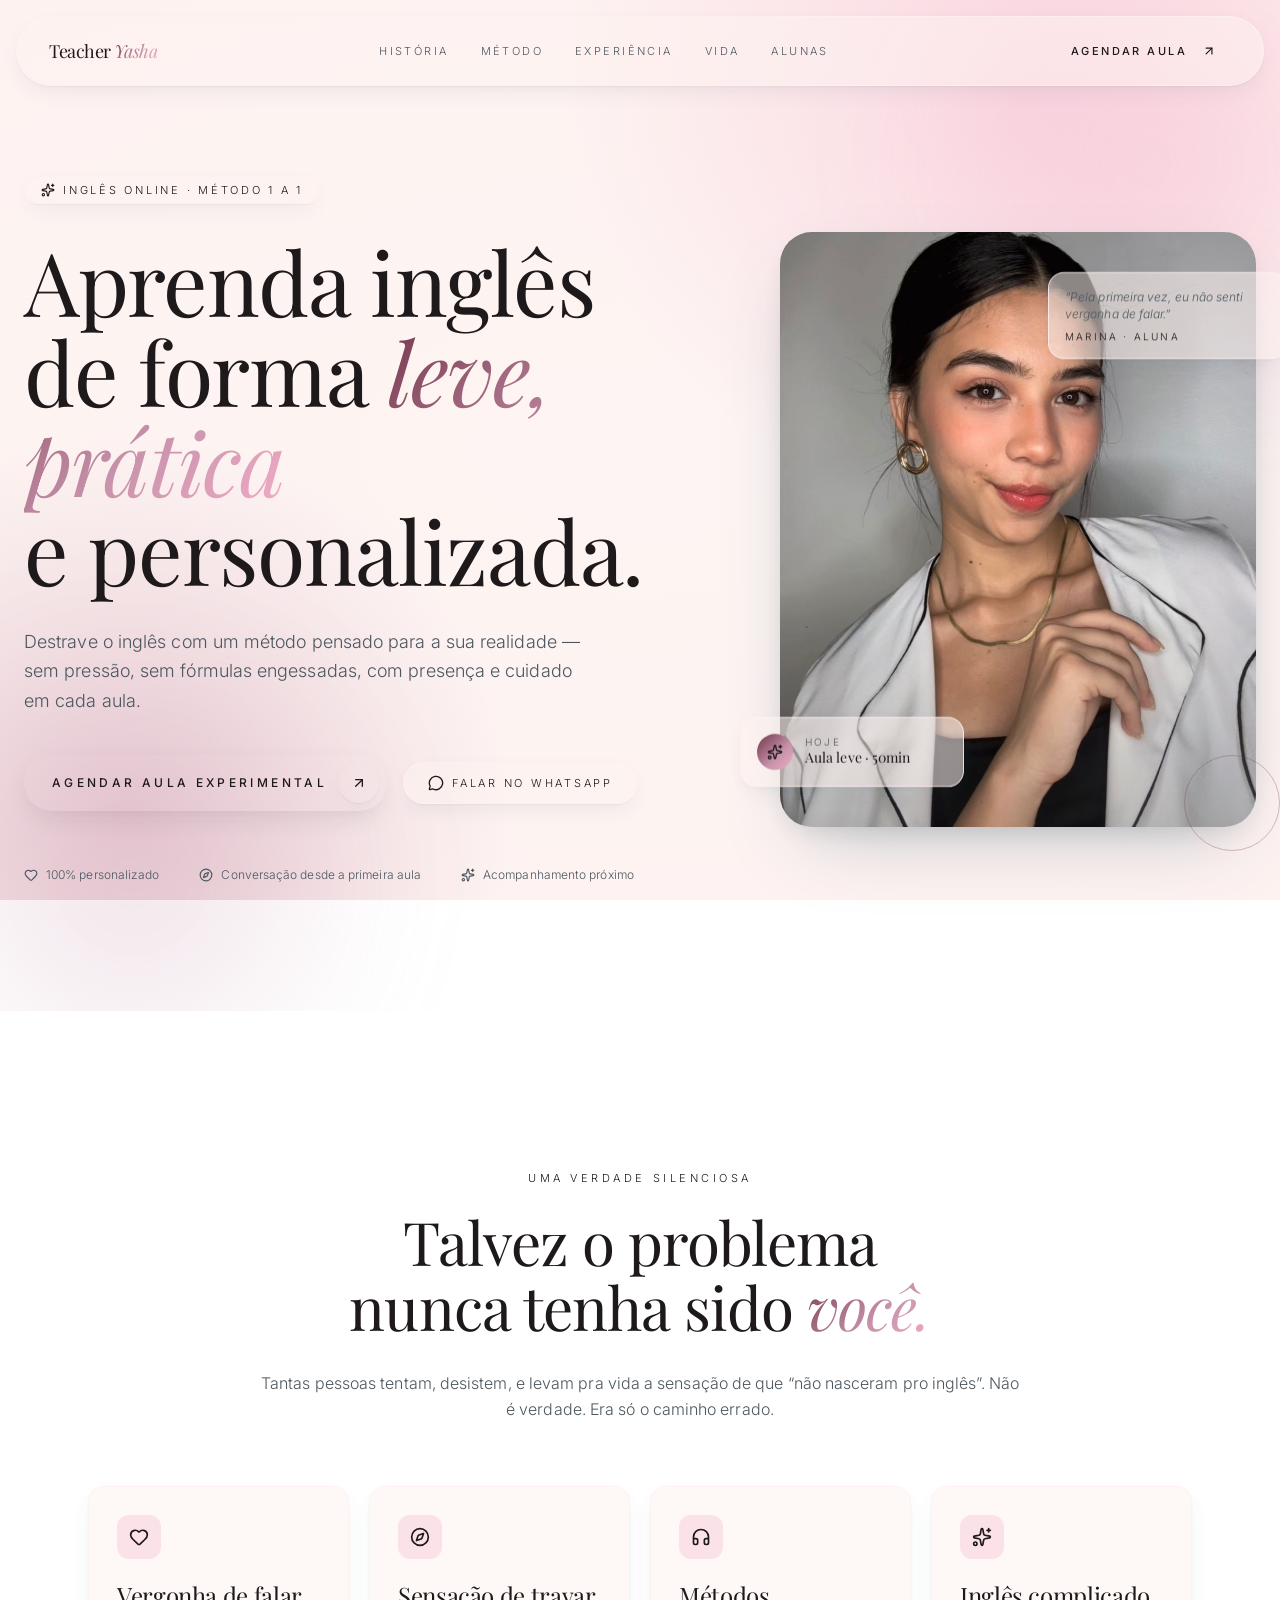
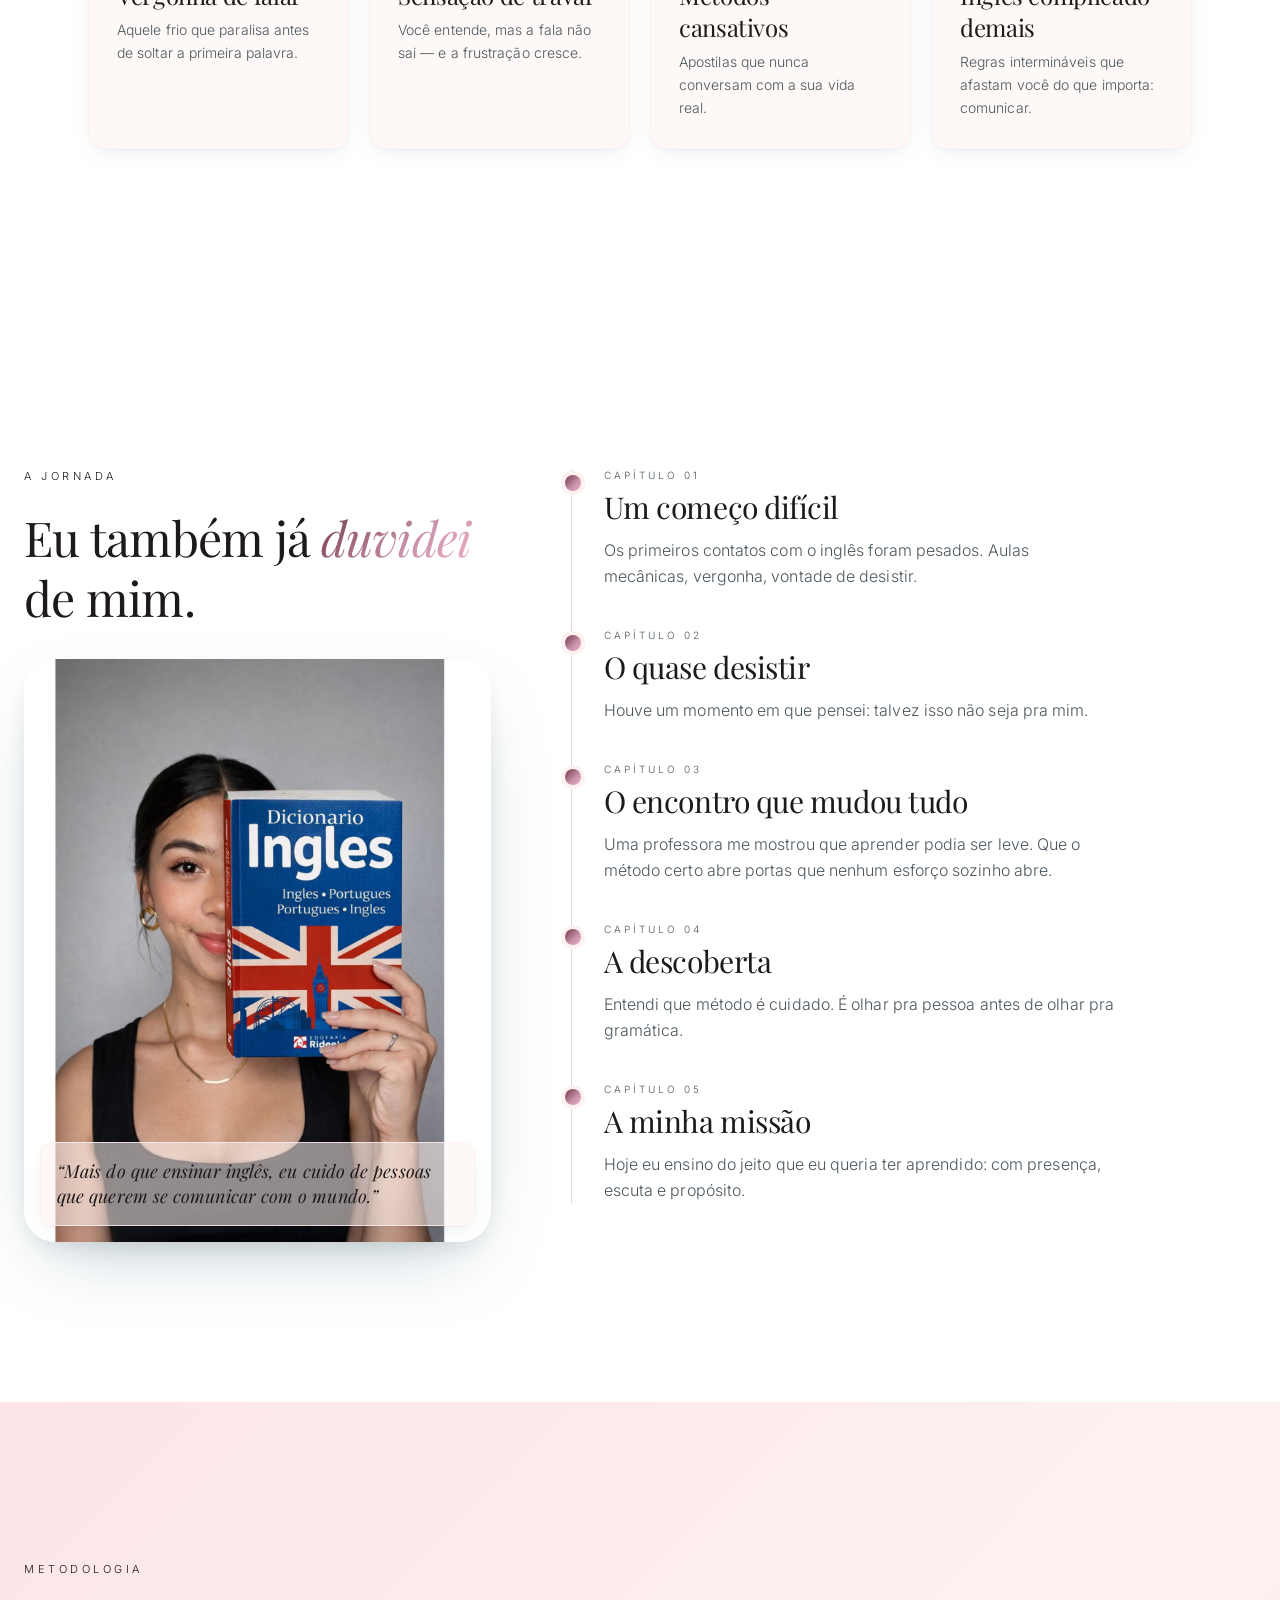
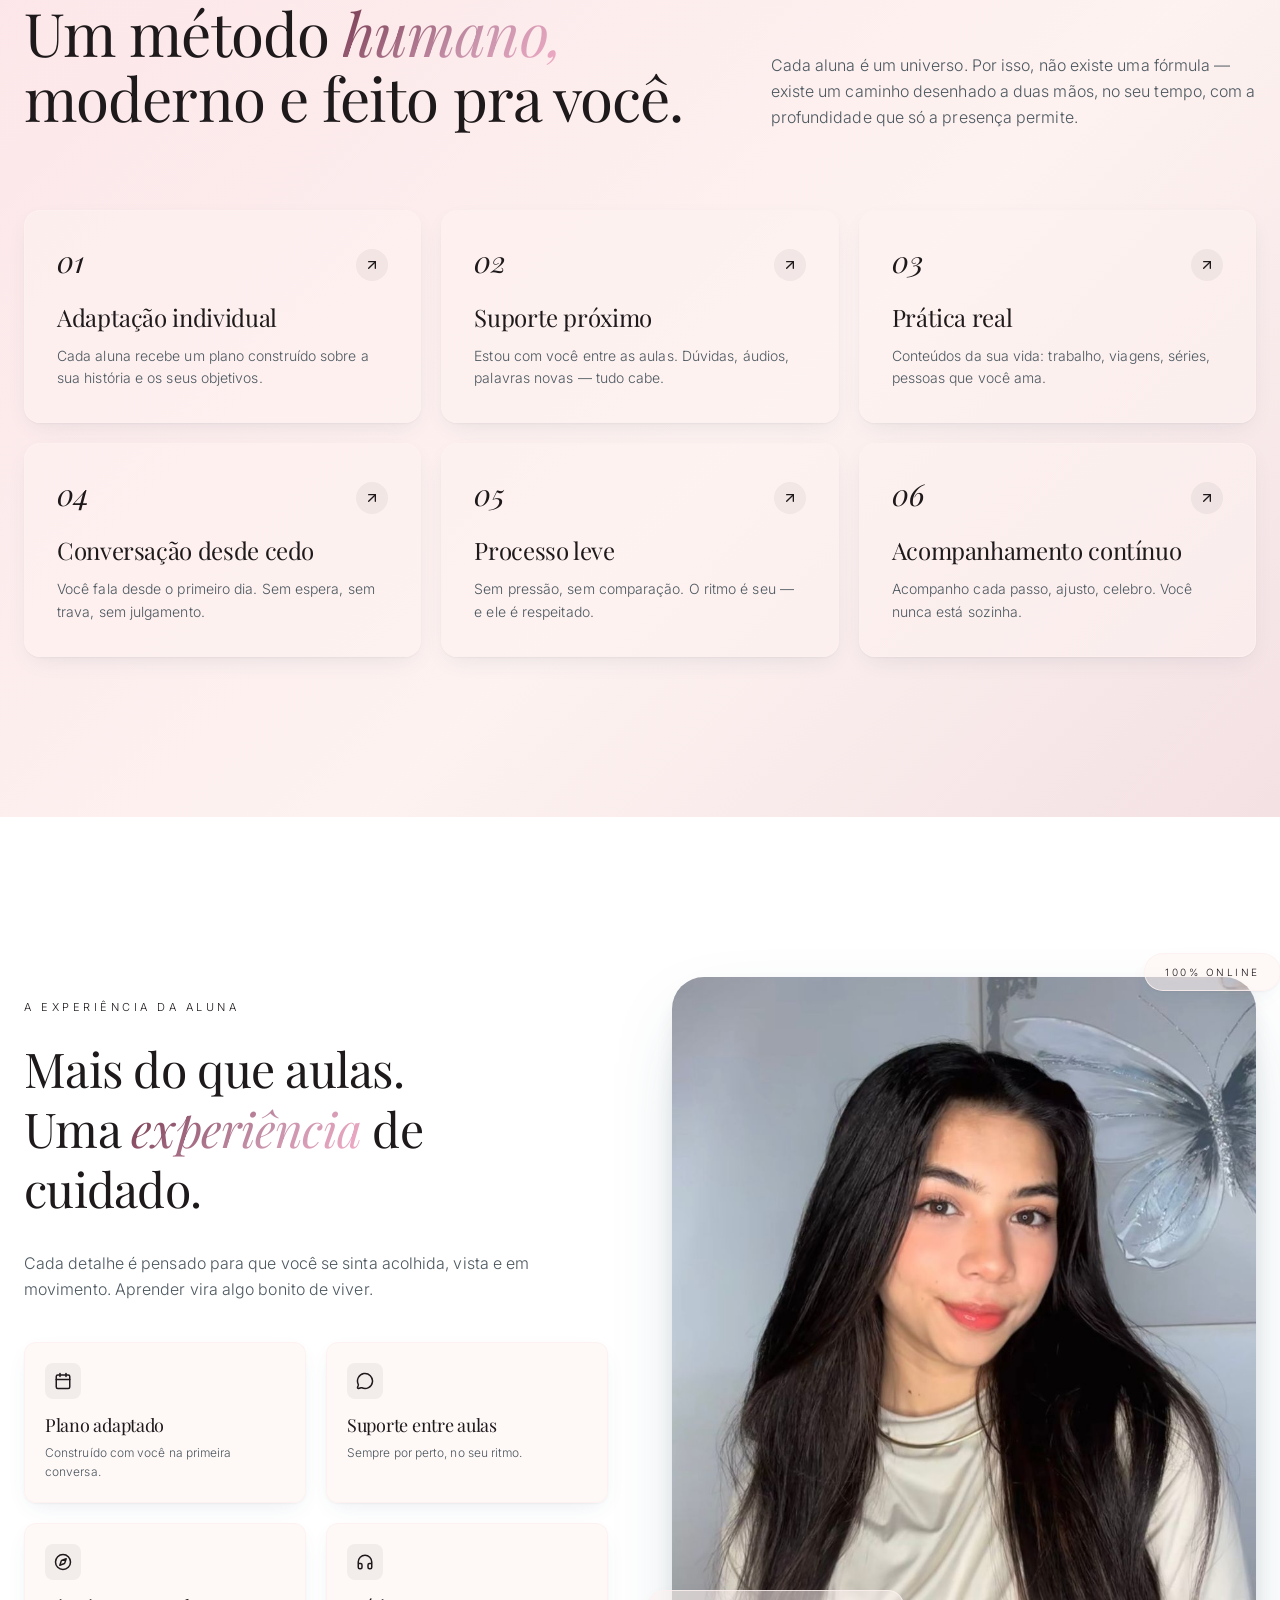
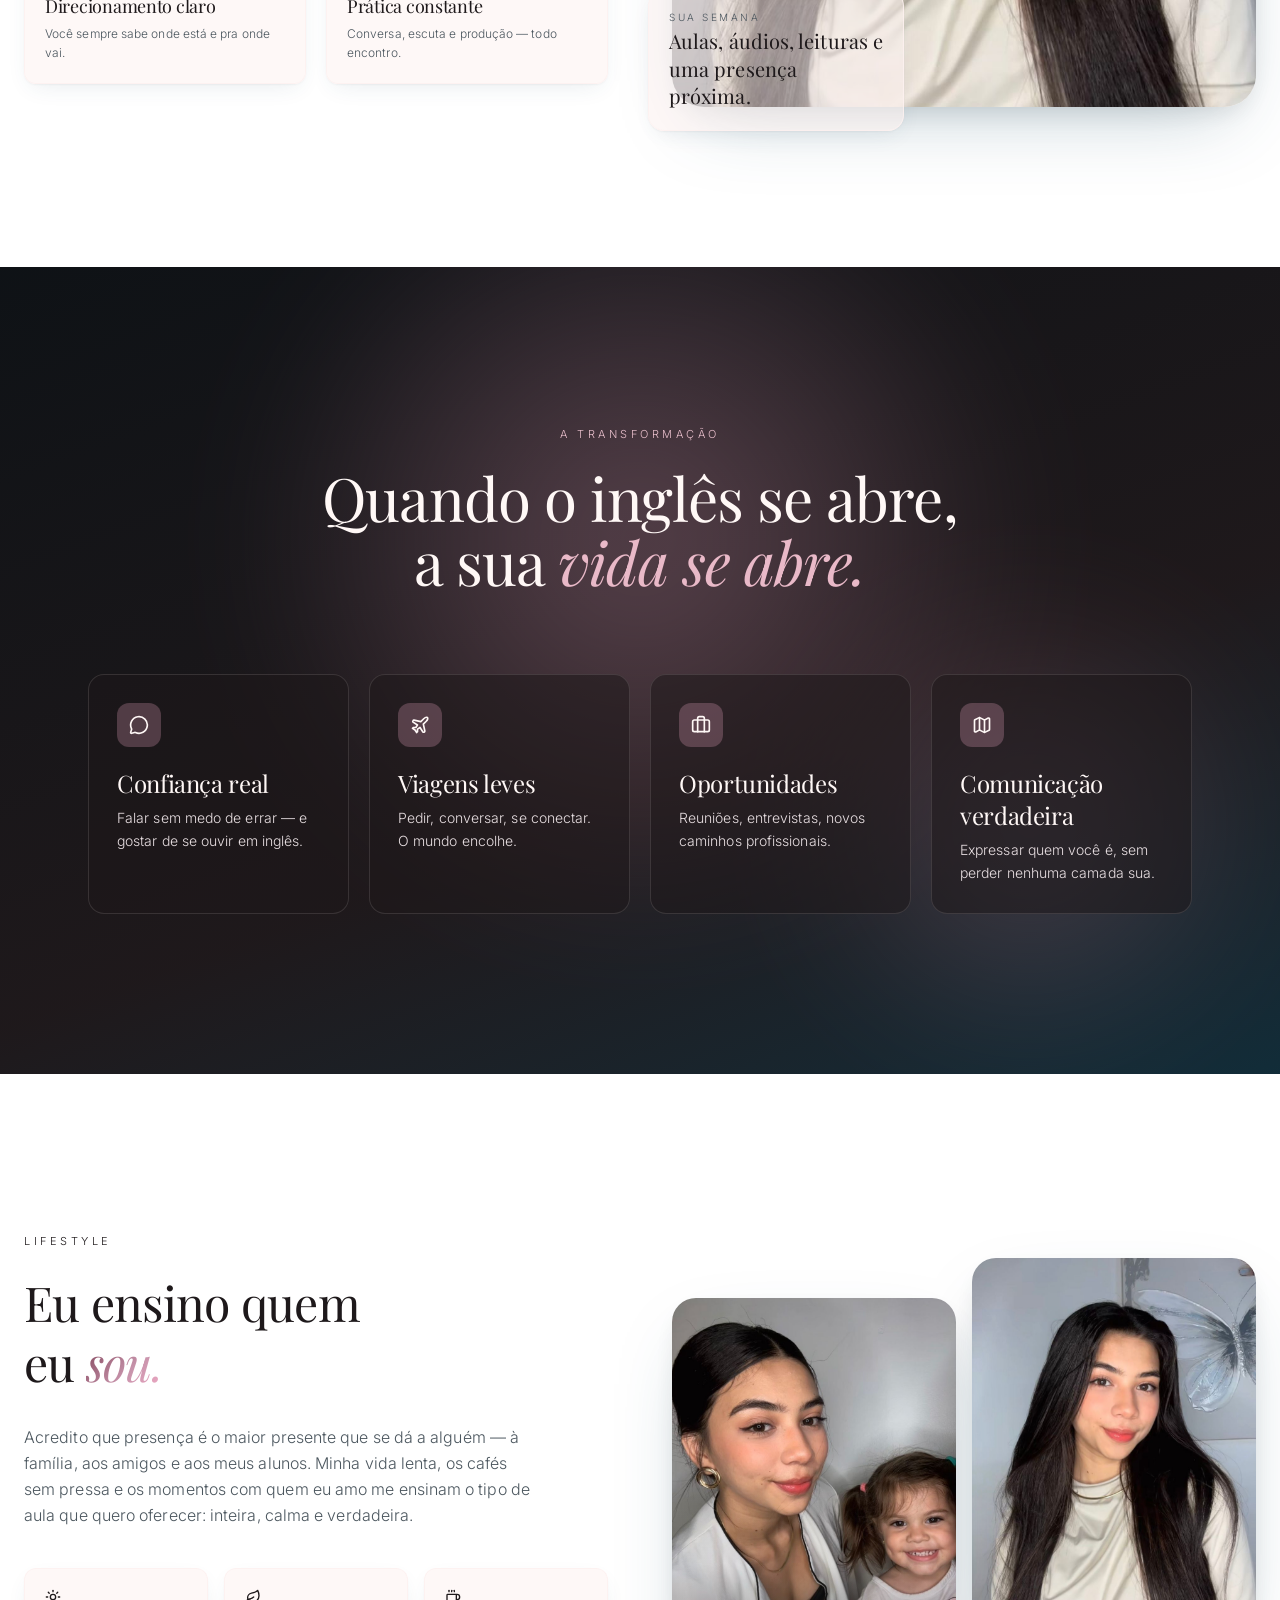
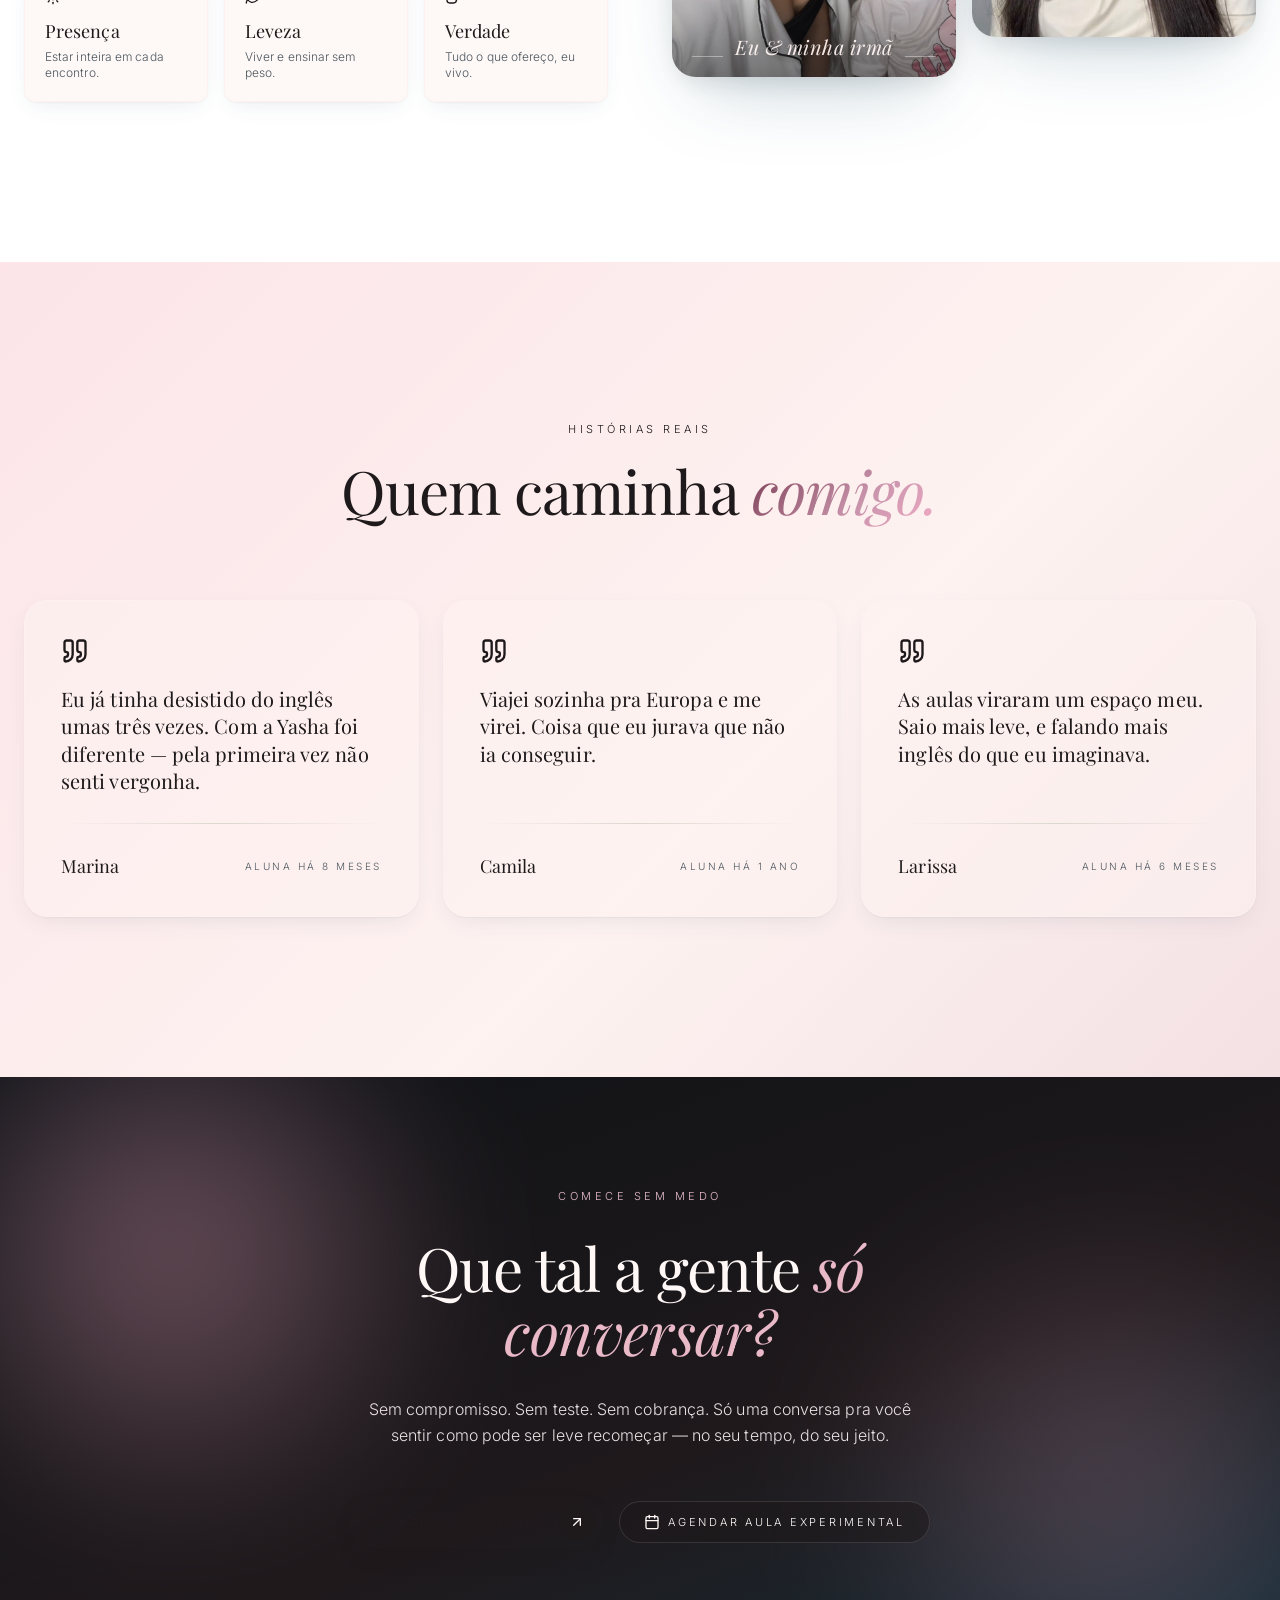
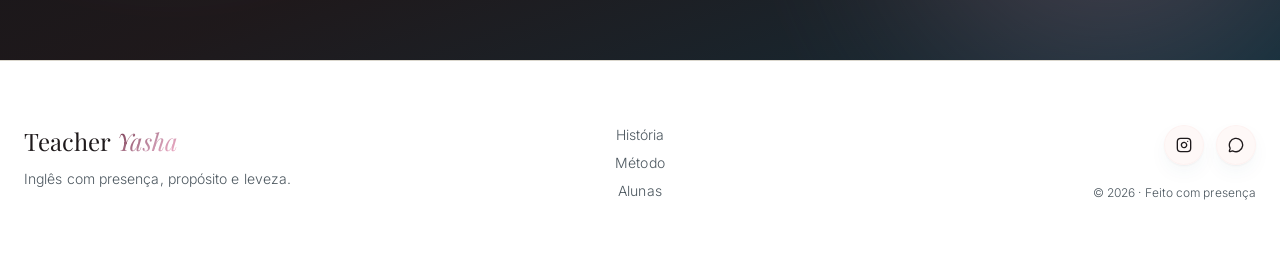
==== commit 8e596f12: "Restaura movimentos CSS dos balões sem interromper animação; mantém contraste V6 e rolagem V5" ====
--- a/index.html
+++ b/index.html
@@ -7,11 +7,11 @@
 <meta property="og:description" content="Aulas de inglês online personalizadas com a Teacher Yasha.">
 <meta property="og:type" content="website">
 <meta property="og:image" content="assets/yasha-portrait--EWad3Fw.jpg">
-<meta name="theme-color" content="#fbf9f6"><meta name="yasha-build" content="2026-11-06-contraste-v6">
+<meta name="theme-color" content="#fbf9f6"><meta name="yasha-build" content="2026-11-06-css-baloes-v7">
 <link rel="preconnect" href="https://fonts.googleapis.com">
 <link rel="preconnect" href="https://fonts.gstatic.com" crossorigin>
 <link href="https://fonts.googleapis.com/css2?family=Cormorant+Garamond:ital,wght@0,300;0,400;0,500;1,400;1,600&family=Inter:wght@300;400;500;600&family=Playfair+Display:ital,wght@0,400;0,500;0,600;1,400;1,500&display=swap" rel="stylesheet">
-<link rel="stylesheet" href="styles.css?v=yasha-v6">
+<link rel="stylesheet" href="styles.css?v=yasha-v7">
 <style>.yasha-menu-toggle{display:none;cursor:pointer;background:transparent;border:0;color:var(--foreground);font-size:22px;line-height:1;padding:10px 6px}
 .yasha-mobile-menu[hidden]{display:none!important}
 .yasha-mobile-menu{position:fixed;top:88px;left:16px;right:16px;z-index:49;border-radius:20px;padding:20px;background:rgba(255,255,255,.96);border:1px solid rgba(232,180,184,.32);box-shadow:0 18px 40px #0002;backdrop-filter:blur(18px);display:grid;gap:8px}
@@ -20,13 +20,30 @@
 @media(max-width:767px){.yasha-menu-toggle{display:block}}
 @media(max-width:430px){nav>.max-w-7xl>a:last-of-type{display:none}}
 
-/* Animação visível com fallback CSS; o JavaScript assume o controle quando disponível. */
+
+/* V7: movimento dos balões 100% CSS — sem remover as classes por JavaScript. */
 @keyframes yasha-float-gentle {
-  0%,100% {transform:translate3d(0,0,0)}
-  50% {transform:translate3d(0,-12px,0)}
+  0%, 100% { transform: translate3d(0,0,0); }
+  50% { transform: translate3d(0,-11px,0); }
 }
-.float-soft {animation:yasha-float-gentle 9s ease-in-out infinite !important}
-.float-slow {animation:yasha-float-gentle 11s ease-in-out infinite !important}
+.float-soft {
+  animation: yasha-float-gentle 9s ease-in-out infinite !important;
+  will-change: transform;
+}
+.float-slow {
+  animation: yasha-float-gentle 11s ease-in-out infinite !important;
+  will-change: transform;
+}
+@media (prefers-reduced-motion: reduce) {
+  .float-soft, .float-slow { animation: none !important; will-change: auto; }
+}
+/* Ativação explícita para usuários com movimento reduzido. */
+html.yasha-motion-opt-in .float-soft {
+  animation: yasha-float-gentle 9s ease-in-out infinite !important;
+}
+html.yasha-motion-opt-in .float-slow {
+  animation: yasha-float-gentle 11s ease-in-out infinite !important;
+}
 /* A navegação por âncoras é animada pelo script, sem animação dupla do CSS. */
 html.yasha-scroll-controlled { scroll-behavior: auto !important; }
 @media(prefers-reduced-motion:reduce){html{scroll-behavior:auto!important}*,*::before,*::after{animation-duration:.01ms!important;transition-duration:.01ms!important}}
@@ -151,35 +168,21 @@
   root.classList.add('yasha-scroll-controlled');
 })();
 
-/* Animação controlada: remove as classes de animação do CSS antigo e utiliza
-   a Web Animations API para garantir movimento contínuo e sem saltos. */
+
+/* Diagnóstico de animação CSS — não altera nem interrompe movimentos. */
 (function(){
-  const reduced=window.matchMedia('(prefers-reduced-motion: reduce)');
-  const balloons=Array.from(document.querySelectorAll('.float-soft,.float-slow'));
-  const sessions=[];
-  let active=false;
-  function startBalloonMotion(overrideReduction){
-    sessions.forEach(x=>x.cancel());
-    sessions.length=0;
-    balloons.forEach(el=>el.classList.remove('float-soft','float-slow'));
-    active=!reduced.matches || !!overrideReduction;
-    if(!active)return;
-    balloons.forEach((el,i)=>{
-      if(typeof el.animate!=='function')return;
-      const amplitude=i===0?10:9;
-      const timing=i%2===0?9000:11000;
-      const effect=el.animate([
-        {transform:'translate3d(0,0,0)',offset:0},
-        {transform:'translate3d(0,-'+amplitude+'px,0)',offset:.5},
-        {transform:'translate3d(0,0,0)',offset:1}
-      ],{duration:timing,iterations:Infinity,easing:'ease-in-out',fill:'both'});
-      sessions.push(effect);
-    });
-  }
-  startBalloonMotion(false);
-  window.yashaMotionStatus=function(){
-    return {reduced:reduced.matches,active,balloons:balloons.length,animations:sessions.length,
-      durations:sessions.map(x=>x.effect&&x.effect.getTiming().duration)};
-  };
-  window.yashaStartBalloonMotion=function(){startBalloonMotion(true);return window.yashaMotionStatus();};
-})();</script></body></html>+ const motionQuery=window.matchMedia('(prefers-reduced-motion: reduce)');
+ const balloons=Array.from(document.querySelectorAll('.float-soft, .float-slow'));
+ window.yashaMotionStatus=function(){
+   const styles=balloons.map(el=>{
+     const computed=getComputedStyle(el);
+     return {name:computed.animationName,duration:computed.animationDuration,playState:computed.animationPlayState};
+   });
+   return {reduced:motionQuery.matches,balloons:balloons.length,styles,active:styles.some(x=>x.name!=='none')};
+ };
+ window.yashaStartBalloonMotion=function(){
+   document.documentElement.classList.add('yasha-motion-opt-in');
+   return window.yashaMotionStatus();
+ };
+})();
+</script></body></html>
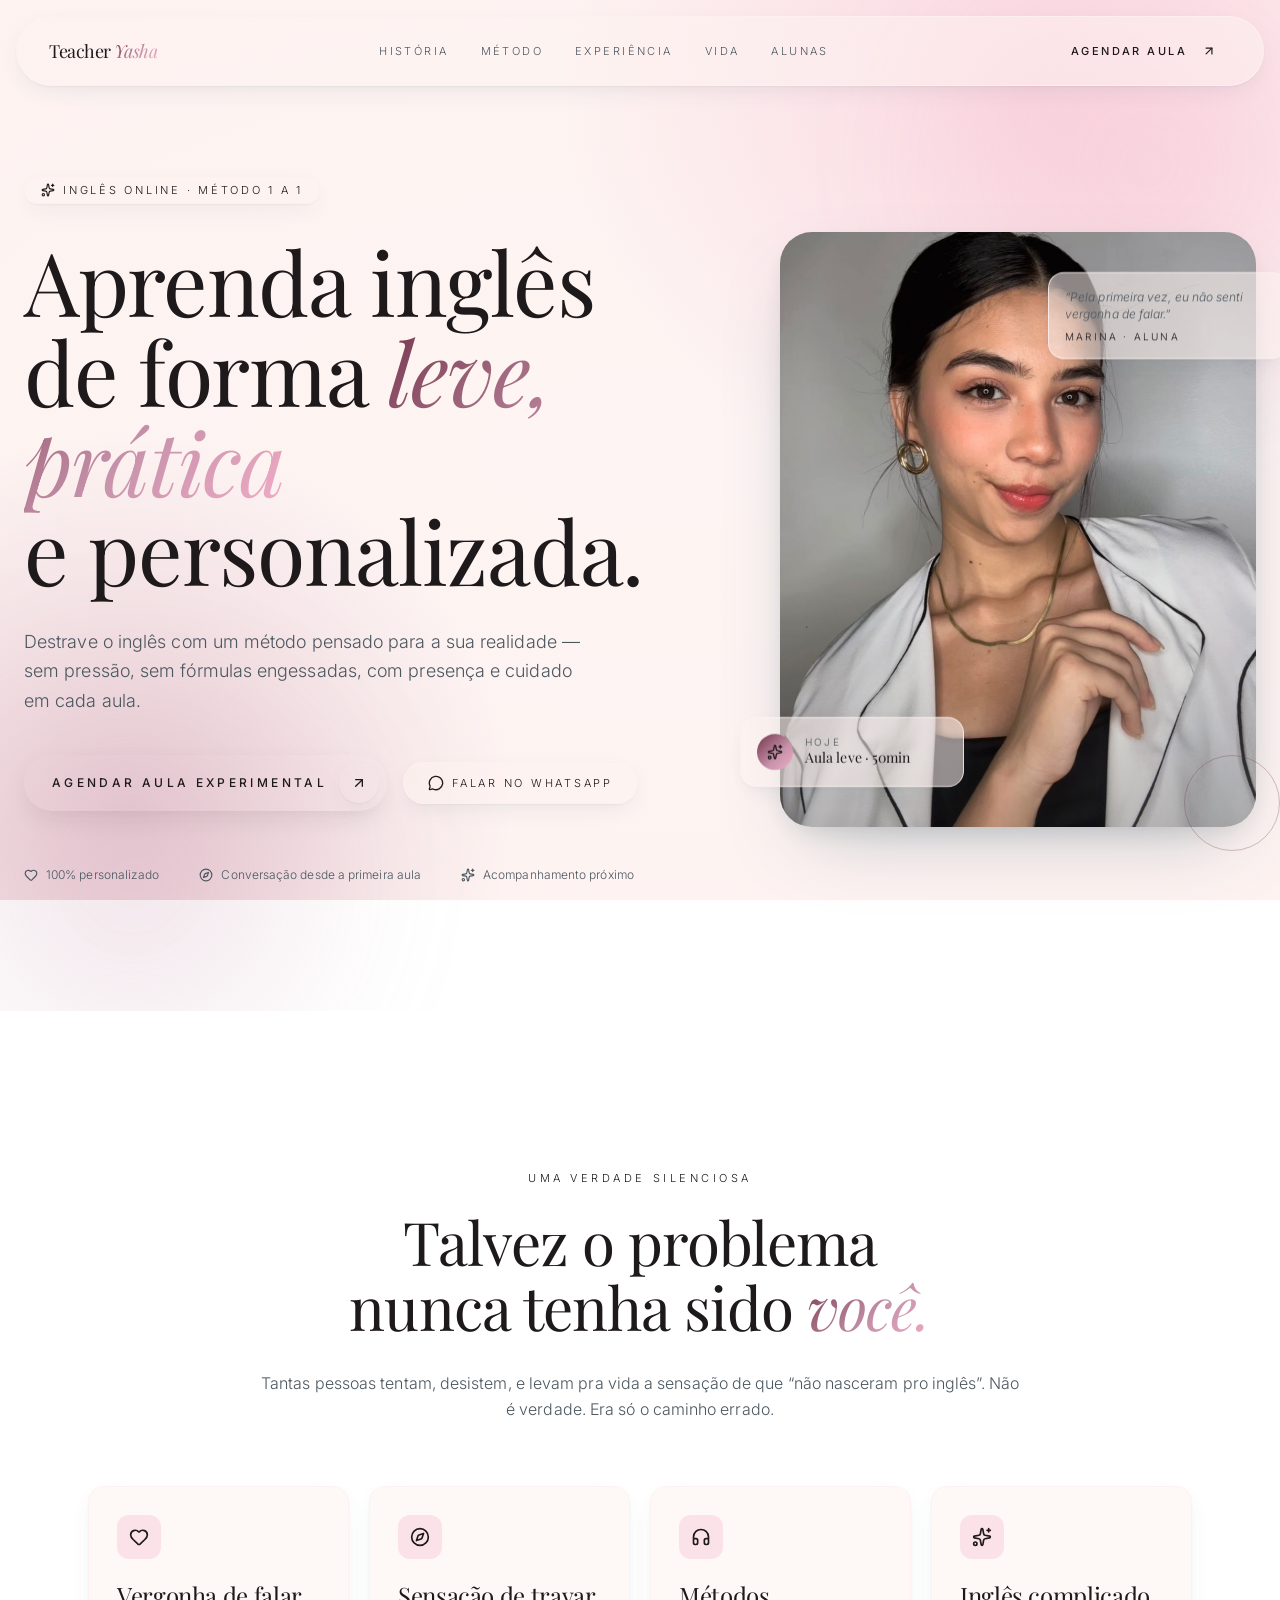
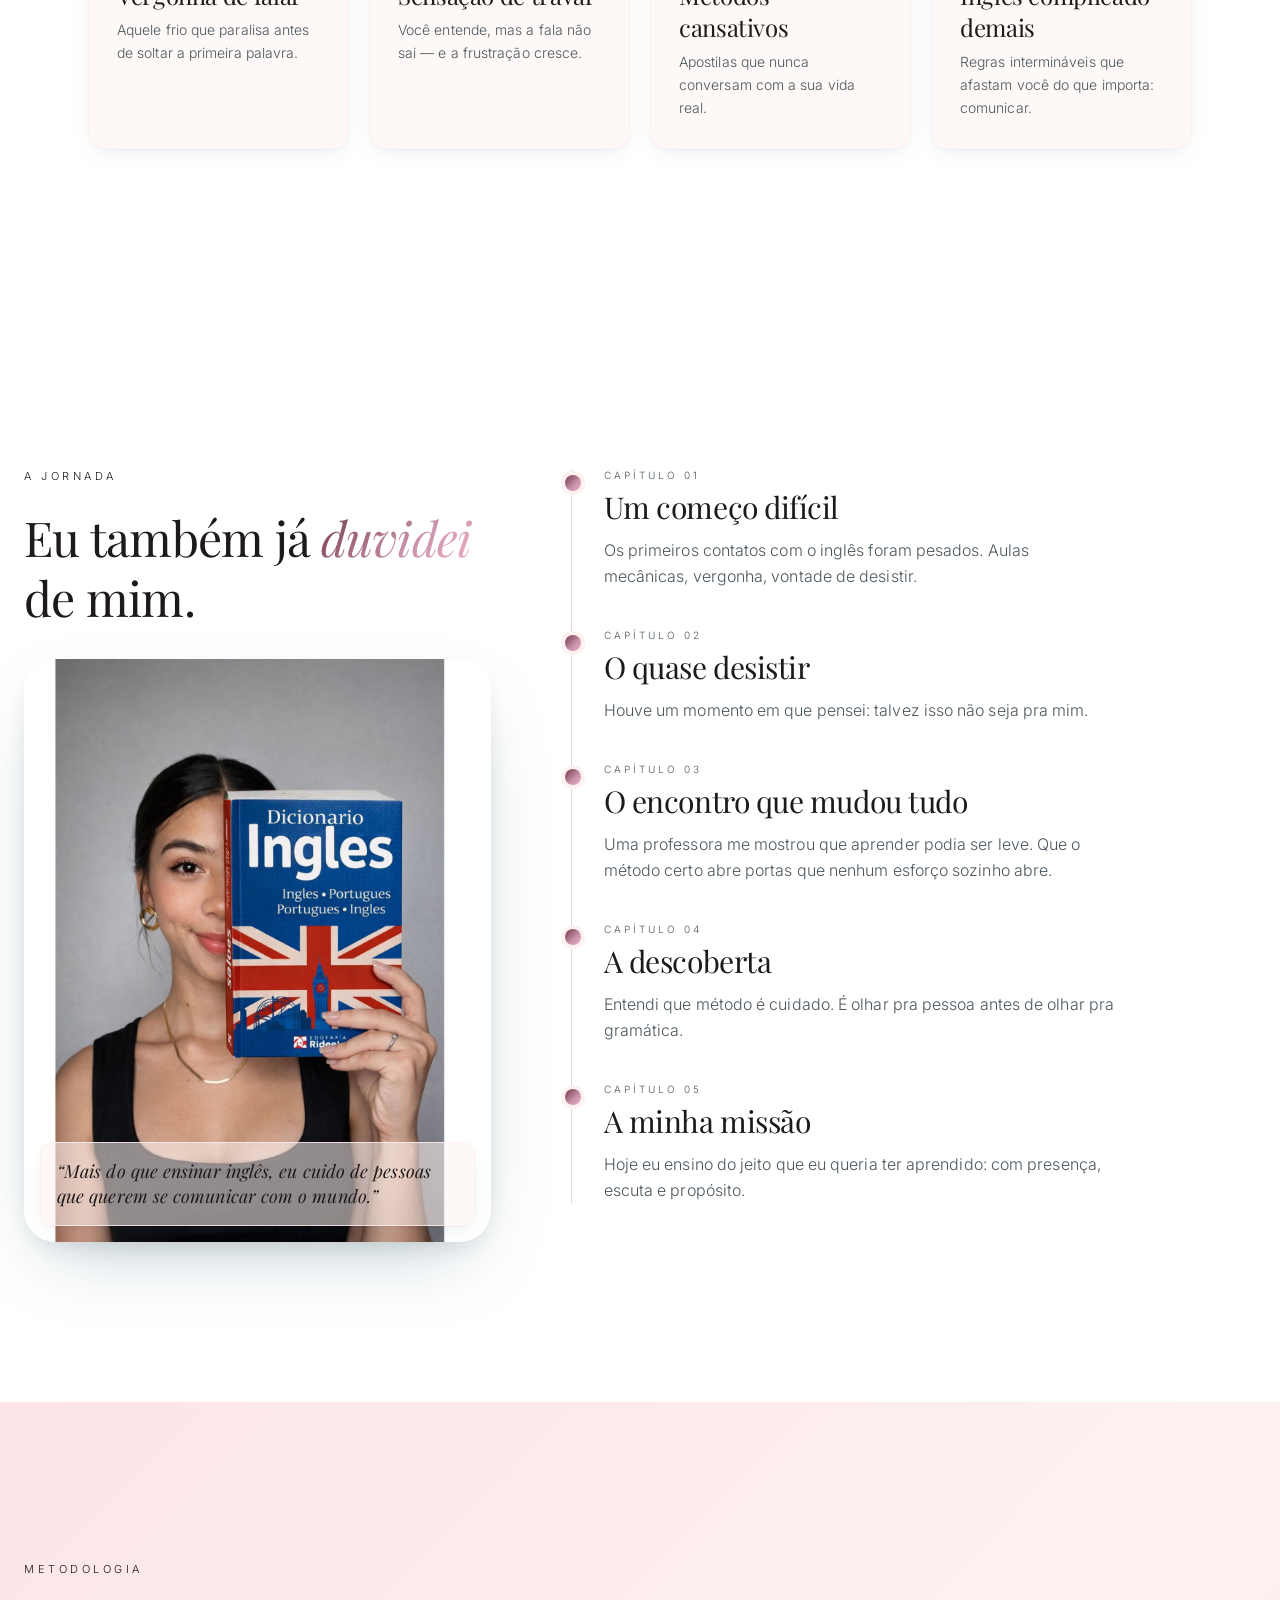
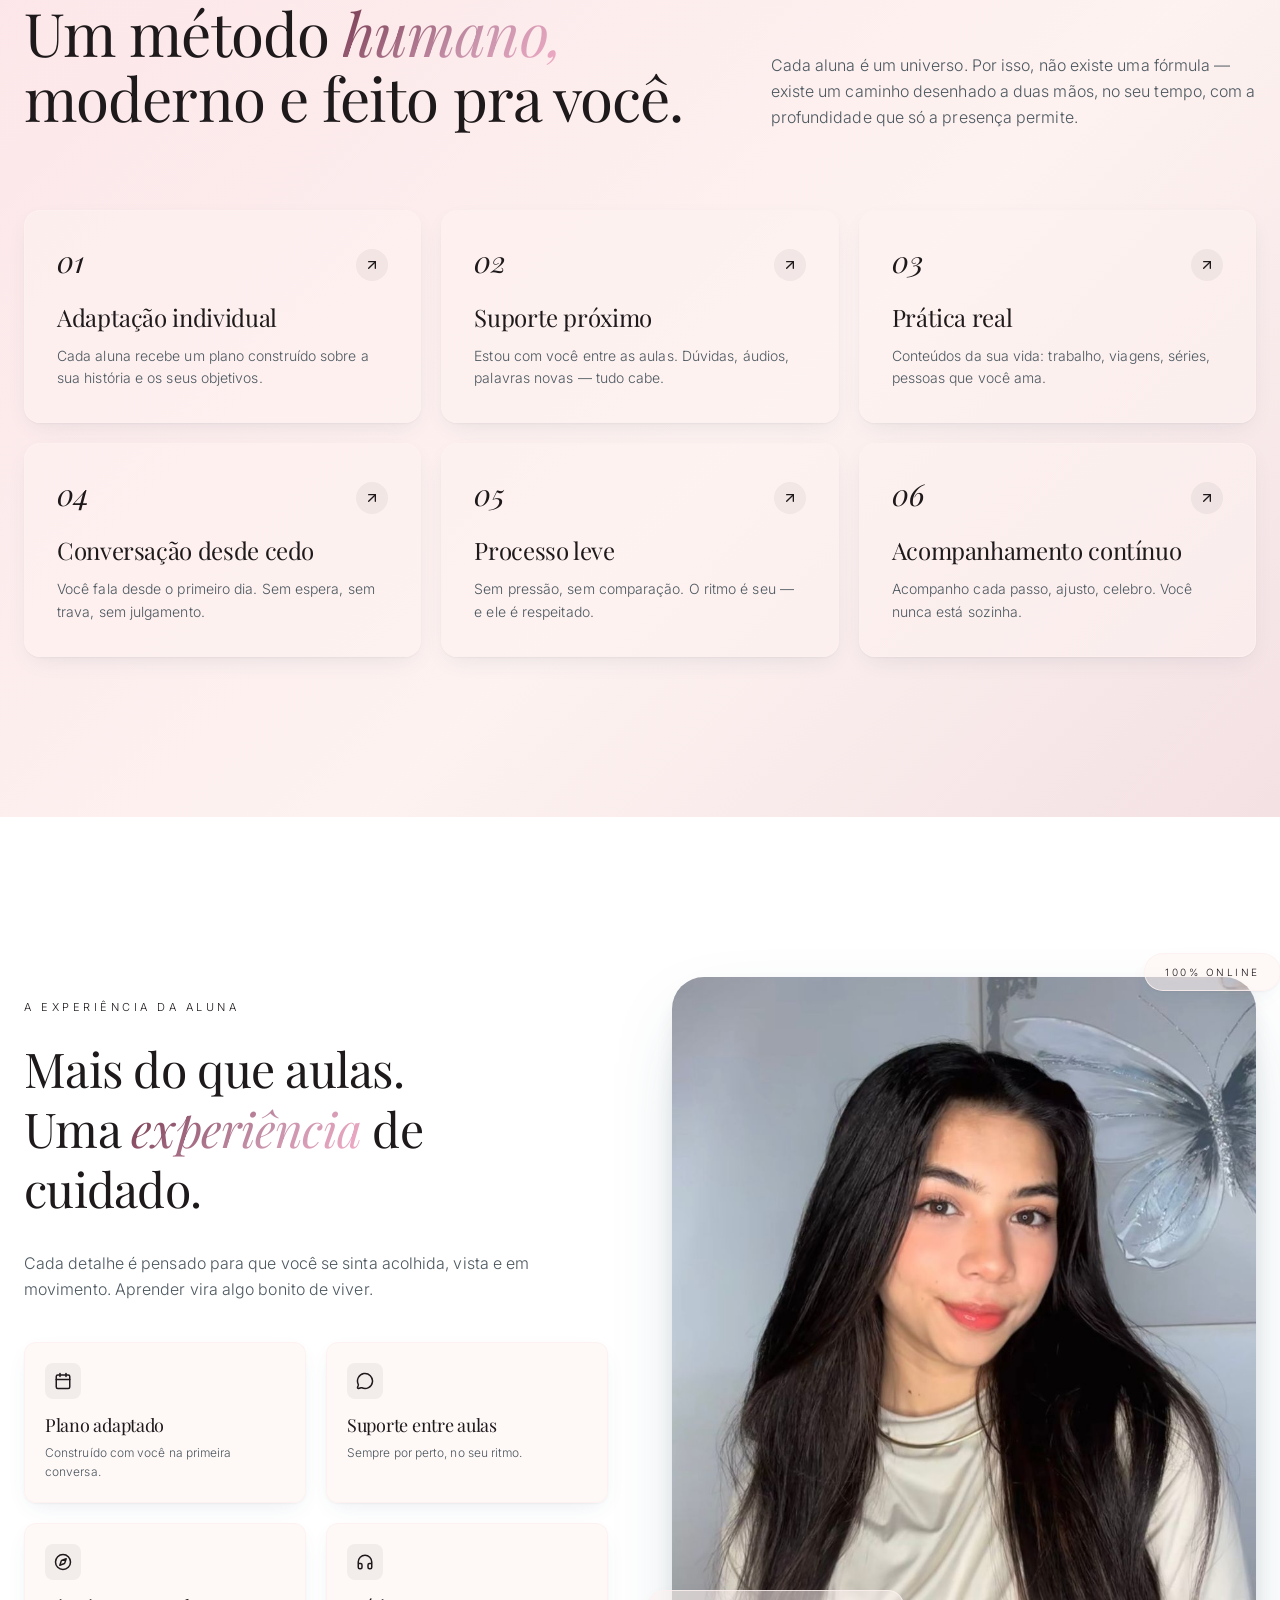
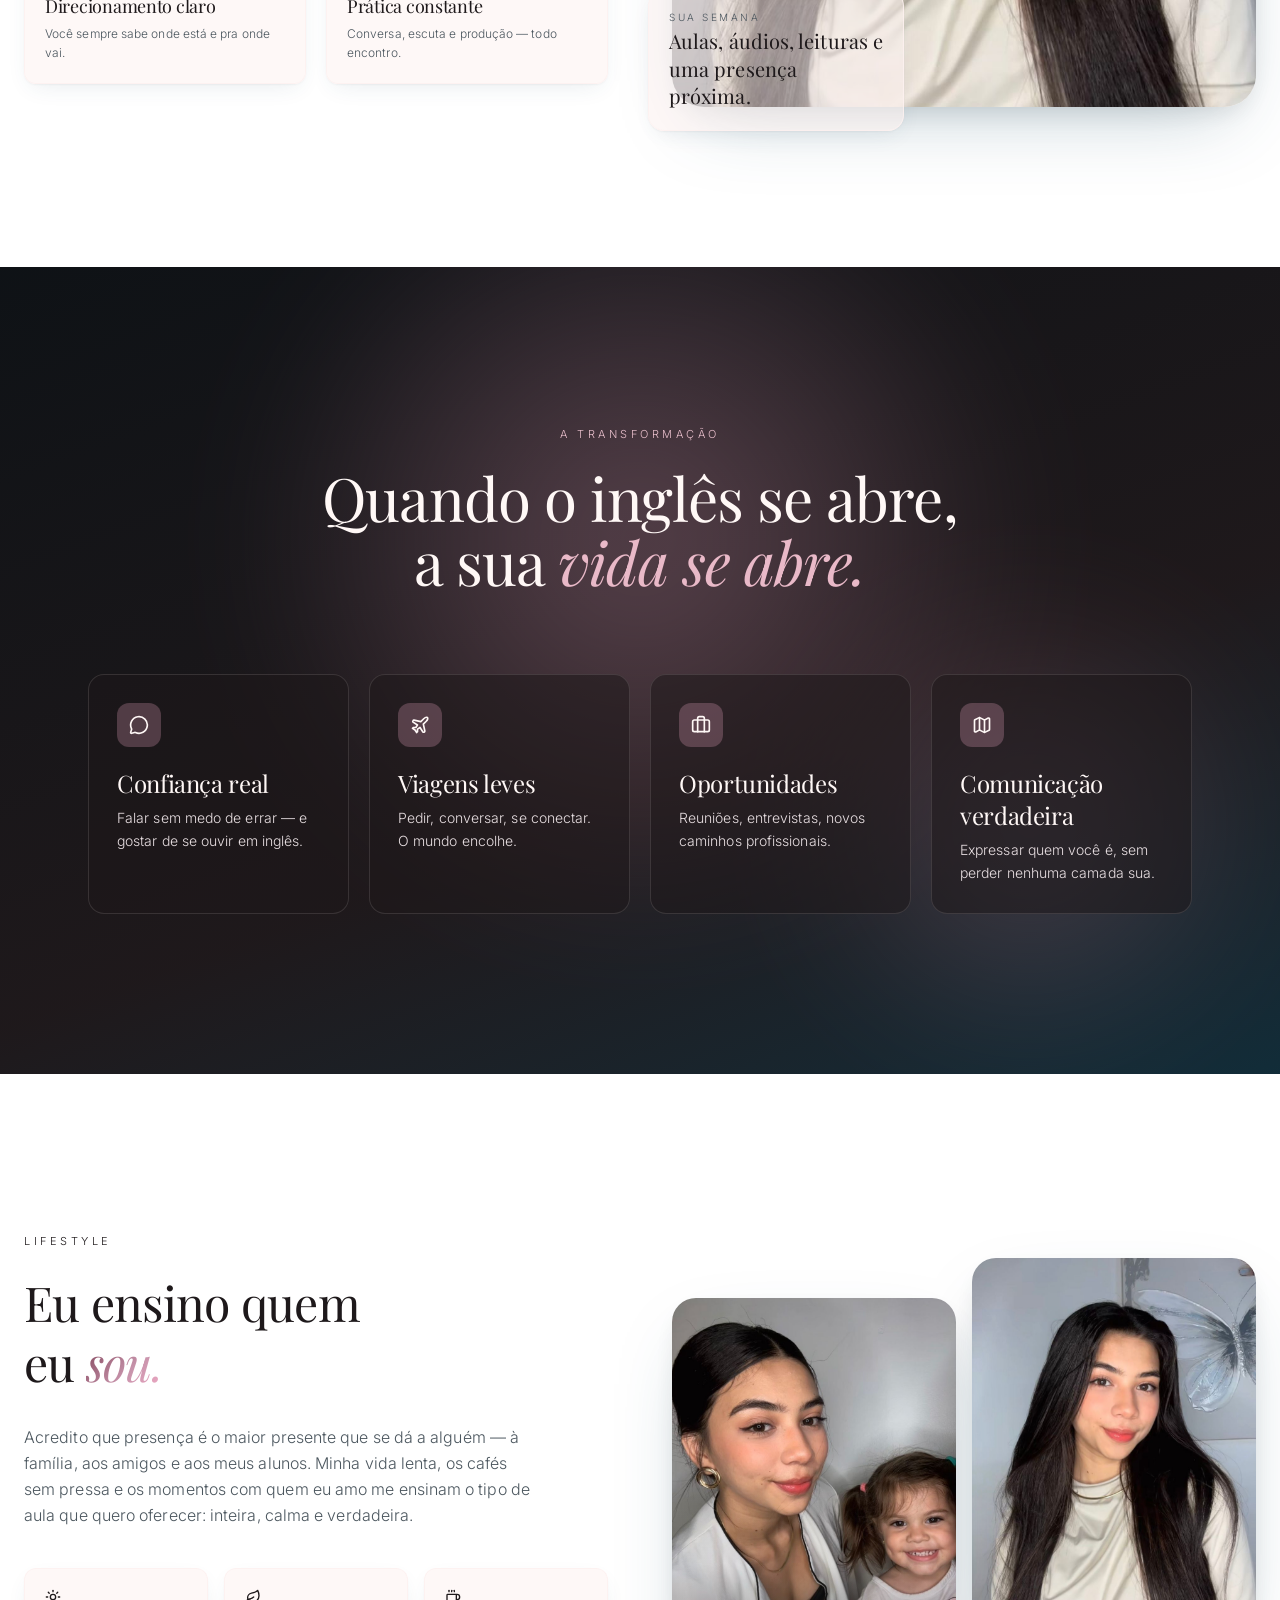
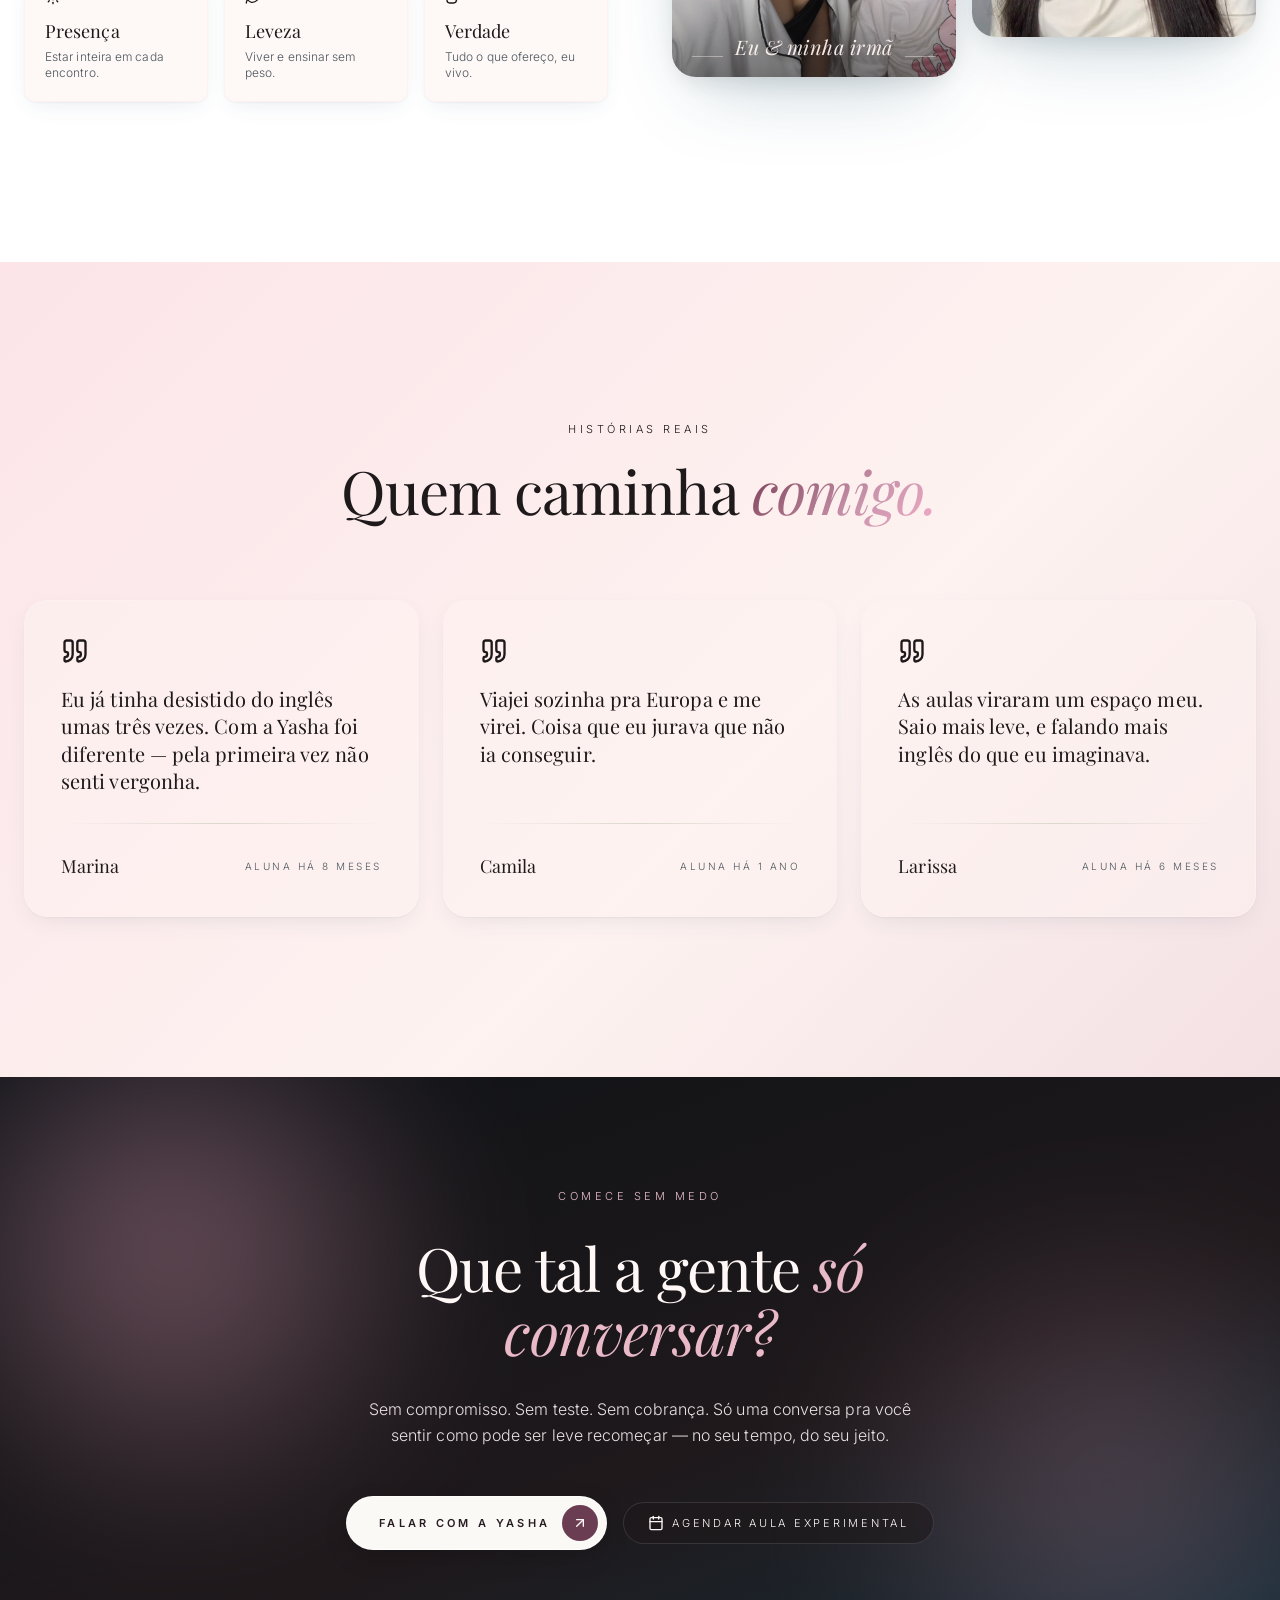
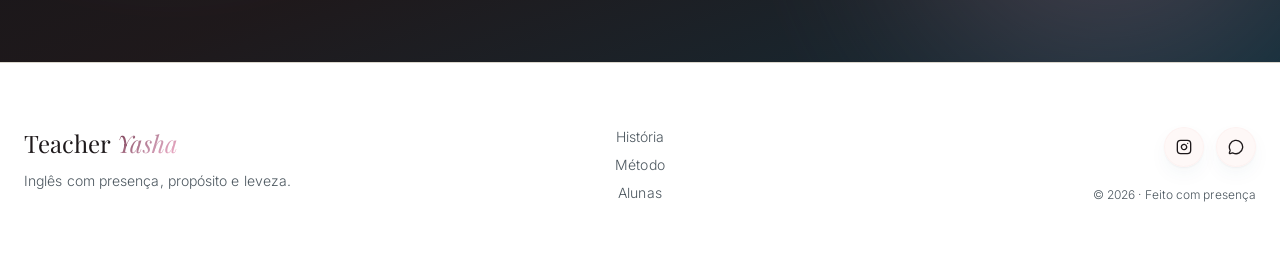
==== commit d1b61e12: "Corrige botão Falar com a Yasha para fundo claro e texto legível, sem alterar rolagem ou balões" ====
--- a/index.html
+++ b/index.html
@@ -7,11 +7,11 @@
 <meta property="og:description" content="Aulas de inglês online personalizadas com a Teacher Yasha.">
 <meta property="og:type" content="website">
 <meta property="og:image" content="assets/yasha-portrait--EWad3Fw.jpg">
-<meta name="theme-color" content="#fbf9f6"><meta name="yasha-build" content="2026-11-06-css-baloes-v7">
+<meta name="theme-color" content="#fbf9f6"><meta name="yasha-build" content="2026-11-06-botao-contraste-v8">
 <link rel="preconnect" href="https://fonts.googleapis.com">
 <link rel="preconnect" href="https://fonts.gstatic.com" crossorigin>
 <link href="https://fonts.googleapis.com/css2?family=Cormorant+Garamond:ital,wght@0,300;0,400;0,500;1,400;1,600&family=Inter:wght@300;400;500;600&family=Playfair+Display:ital,wght@0,400;0,500;0,600;1,400;1,500&display=swap" rel="stylesheet">
-<link rel="stylesheet" href="styles.css?v=yasha-v7">
+<link rel="stylesheet" href="styles.css?v=yasha-v8">
 <style>.yasha-menu-toggle{display:none;cursor:pointer;background:transparent;border:0;color:var(--foreground);font-size:22px;line-height:1;padding:10px 6px}
 .yasha-mobile-menu[hidden]{display:none!important}
 .yasha-mobile-menu{position:fixed;top:88px;left:16px;right:16px;z-index:49;border-radius:20px;padding:20px;background:rgba(255,255,255,.96);border:1px solid rgba(232,180,184,.32);box-shadow:0 18px 40px #0002;backdrop-filter:blur(18px);display:grid;gap:8px}
@@ -100,6 +100,38 @@
 .yasha-final-cta .yasha-secondary-cta:hover {
   color: #e9b9c8 !important;
   -webkit-text-fill-color: #e9b9c8 !important;
+}
+
+/* V8: o CTA claro não deve herdar o fundo escuro da seção. */
+.yasha-final-cta .yasha-primary-cta {
+  background: #fbf9f6 !important;
+  background-color: #fbf9f6 !important;
+  background-image: none !important;
+  border: 1px solid rgba(255,255,255,.8) !important;
+  box-shadow: 0 8px 25px rgba(0,0,0,.15) !important;
+  color: #271c22 !important;
+  -webkit-text-fill-color: #271c22 !important;
+}
+.yasha-final-cta .yasha-primary-cta > span:first-child {
+  color: #271c22 !important;
+  -webkit-text-fill-color: #271c22 !important;
+  opacity: 1 !important;
+  font-weight: 600;
+}
+.yasha-final-cta .yasha-primary-cta > span:last-child {
+  background: #6b3d52 !important;
+  background-color: #6b3d52 !important;
+  color: #fff8f6 !important;
+  -webkit-text-fill-color: #fff8f6 !important;
+}
+.yasha-final-cta .yasha-primary-cta svg {
+  color: #fff8f6 !important;
+  stroke: #fff8f6 !important;
+}
+.yasha-final-cta .yasha-primary-cta:hover,
+.yasha-final-cta .yasha-primary-cta:focus-visible {
+  background: #f3dce4 !important;
+  background-color: #f3dce4 !important;
 }
 </style>
 </head><body><main class="min-h-screen text-foreground"><nav class="fixed top-4 left-4 right-4 z-50 glass rounded-full"><div class="max-w-7xl mx-auto px-6 md:px-8 py-3 flex items-center justify-between"><a href="#top" class="font-display text-lg tracking-tight">Teacher <span class="italic text-gradient">Yasha</span></a><div class="hidden md:flex items-center gap-8 text-[11px] uppercase tracking-[0.22em] text-muted-foreground"><a href="#sobre" class="hover:text-foreground transition">História</a><a href="#metodo" class="hover:text-foreground transition">Método</a><a href="#experiencia" class="hover:text-foreground transition">Experiência</a><a href="#vida" class="hover:text-foreground transition">Vida</a><a href="#alunas" class="hover:text-foreground transition">Alunas</a></div><a href="https://wa.me/?text=Oi%20Yasha!%20Quero%20saber%20mais%20sobre%20as%20aulas." target="_blank" rel="noreferrer" class="group flex items-center gap-2 bg-[color:var(--harbor)] text-[color:var(--linen)] rounded-full pl-5 pr-2 py-2 text-[11px] font-medium uppercase tracking-[0.22em] hover:bg-foreground transition-colors shadow-sog">Agendar aula<span class="w-7 h-7 rounded-full bg-[color:var(--blush)] text-foreground grid place-items-center group-hover:rotate-45 transition-transform"><svg xmlns="http://www.w3.org/2000/svg" width="24" height="24" viewBox="0 0 24 24" fill="none" stroke="currentColor" stroke-width="2" stroke-linecap="round" stroke-linejoin="round" class="lucide lucide-arrow-up-right w-3.5 h-3.5" aria-hidden="true"><path d="M7 7h10v10"></path><path d="M7 17 17 7"></path></svg></span></a><button type="button" id="abrir-menu" class="yasha-menu-toggle" aria-label="Abrir menu" aria-expanded="false" aria-controls="menu-mobile">☰</button></div></nav><div id="menu-mobile" class="yasha-mobile-menu" hidden><a href="#sobre">História</a><a href="#metodo">Método</a><a href="#experiencia">Experiência</a><a href="#vida">Vida</a><a href="#alunas">Alunas</a><a href="https://wa.me/?text=Oi%20Yasha!%20Quero%20saber%20mais%20sobre%20as%20aulas." target="_blank" rel="noreferrer">Agendar aula</a></div><section id="top" class="relative pt-36 md:pt-44 pb-24 md:pb-32 overflow-hidden"><div aria-hidden="true" class="pointer-events-none absolute -top-24 -right-32 w-[520px] h-[520px] rounded-full blur-3xl opacity-60" style="background:radial-gradient(closest-side, color-mix(in oklab, var(--blush) 55%, transparent), transparent)"></div><div aria-hidden="true" class="pointer-events-none absolute -bottom-32 -left-32 w-[520px] h-[520px] rounded-full blur-3xl opacity-50" style="background:radial-gradient(closest-side, color-mix(in oklab, var(--mist) 55%, transparent), transparent)"></div><div class="relative max-w-7xl mx-auto px-6 md:px-10 grid md:grid-cols-12 gap-12 md:gap-16 items-center"><div class="md:col-span-7 fade-up"><div class="inline-flex items-center gap-2 glass rounded-full px-4 py-1.5 text-[11px] uppercase tracking-[0.25em] text-[color:var(--harbor)] mb-8"><svg xmlns="http://www.w3.org/2000/svg" width="24" height="24" viewBox="0 0 24 24" fill="none" stroke="currentColor" stroke-width="2" stroke-linecap="round" stroke-linejoin="round" class="lucide lucide-sparkles w-3.5 h-3.5" aria-hidden="true"><path d="M11.017 2.814a1 1 0 0 1 1.966 0l1.051 5.558a2 2 0 0 0 1.594 1.594l5.558 1.051a1 1 0 0 1 0 1.966l-5.558 1.051a2 2 0 0 0-1.594 1.594l-1.051 5.558a1 1 0 0 1-1.966 0l-1.051-5.558a2 2 0 0 0-1.594-1.594l-5.558-1.051a1 1 0 0 1 0-1.966l5.558-1.051a2 2 0 0 0 1.594-1.594z"></path><path d="M20 2v4"></path><path d="M22 4h-4"></path><circle cx="4" cy="20" r="2"></circle></svg>Inglês online · método 1 a 1</div><h1 class="font-display text-[2.7rem] md:text-7xl lg:text-[5.5rem] leading-[1.02] text-foreground">Aprenda inglês <br/>de forma <em class="italic text-gradient">leve, prática</em> <br/>e personalizada.</h1><p class="mt-8 max-w-xl text-base md:text-lg text-muted-foreground leading-relaxed">Destrave o inglês com um método pensado para a sua realidade — sem pressão, sem fórmulas engessadas, com presença e cuidado em cada aula.</p><div class="mt-10 flex flex-wrap items-center gap-4"><a href="https://wa.me/?text=Oi%20Yasha!%20Quero%20saber%20mais%20sobre%20as%20aulas." target="_blank" rel="noreferrer" class="group inline-flex items-center gap-3 bg-[color:var(--harbor)] text-[color:var(--linen)] rounded-full pl-7 pr-2 py-2 hover:bg-foreground transition-all duration-300 shadow-float hover:scale-[1.02] ring-1 ring-[color:var(--harbor)]/20"><span class="text-[12px] font-medium uppercase tracking-[0.28em] py-1.5">Agendar aula experimental</span><span class="w-10 h-10 rounded-full bg-[color:var(--blush)] text-foreground grid place-items-center group-hover:rotate-45 transition-transform duration-300 shadow-soft"><svg xmlns="http://www.w3.org/2000/svg" width="24" height="24" viewBox="0 0 24 24" fill="none" stroke="currentColor" stroke-width="2" stroke-linecap="round" stroke-linejoin="round" class="lucide lucide-arrow-up-right w-4 h-4" aria-hidden="true"><path d="M7 7h10v10"></path><path d="M7 17 17 7"></path></svg></span></a><a href="https://wa.me/?text=Oi%20Yasha!%20Quero%20saber%20mais%20sobre%20as%20aulas." target="_blank" rel="noreferrer" class="inline-flex items-center gap-2 glass rounded-full px-6 py-3 text-[11px] uppercase tracking-[0.25em] hover:text-[color:var(--harbor)] transition"><svg xmlns="http://www.w3.org/2000/svg" width="24" height="24" viewBox="0 0 24 24" fill="none" stroke="currentColor" stroke-width="2" stroke-linecap="round" stroke-linejoin="round" class="lucide lucide-message-circle w-4 h-4" aria-hidden="true"><path d="M2.992 16.342a2 2 0 0 1 .094 1.167l-1.065 3.29a1 1 0 0 0 1.236 1.168l3.413-.998a2 2 0 0 1 1.099.092 10 10 0 1 0-4.777-4.719"></path></svg>Falar no WhatsApp</a></div><div class="mt-14 flex flex-wrap items-center gap-x-10 gap-y-4 text-xs text-muted-foreground"><div class="flex items-center gap-2"><svg xmlns="http://www.w3.org/2000/svg" width="24" height="24" viewBox="0 0 24 24" fill="none" stroke="currentColor" stroke-width="2" stroke-linecap="round" stroke-linejoin="round" class="lucide lucide-heart w-3.5 h-3.5 text-[color:var(--blush)]" aria-hidden="true"><path d="M2 9.5a5.5 5.5 0 0 1 9.591-3.676.56.56 0 0 0 .818 0A5.49 5.49 0 0 1 22 9.5c0 2.29-1.5 4-3 5.5l-5.492 5.313a2 2 0 0 1-3 .019L5 15c-1.5-1.5-3-3.2-3-5.5"></path></svg> 100% personalizado</div><div class="flex items-center gap-2"><svg xmlns="http://www.w3.org/2000/svg" width="24" height="24" viewBox="0 0 24 24" fill="none" stroke="currentColor" stroke-width="2" stroke-linecap="round" stroke-linejoin="round" class="lucide lucide-compass w-3.5 h-3.5 text-[color:var(--harbor)]" aria-hidden="true"><circle cx="12" cy="12" r="10"></circle><path d="m16.24 7.76-1.804 5.411a2 2 0 0 1-1.265 1.265L7.76 16.24l1.804-5.411a2 2 0 0 1 1.265-1.265z"></path></svg> Conversação desde a primeira aula</div><div class="flex items-center gap-2"><svg xmlns="http://www.w3.org/2000/svg" width="24" height="24" viewBox="0 0 24 24" fill="none" stroke="currentColor" stroke-width="2" stroke-linecap="round" stroke-linejoin="round" class="lucide lucide-sparkles w-3.5 h-3.5 text-[color:var(--mist)]" aria-hidden="true"><path d="M11.017 2.814a1 1 0 0 1 1.966 0l1.051 5.558a2 2 0 0 0 1.594 1.594l5.558 1.051a1 1 0 0 1 0 1.966l-5.558 1.051a2 2 0 0 0-1.594 1.594l-1.051 5.558a1 1 0 0 1-1.966 0l-1.051-5.558a2 2 0 0 0-1.594-1.594l-5.558-1.051a1 1 0 0 1 0-1.966l5.558-1.051a2 2 0 0 0 1.594-1.594z"></path><path d="M20 2v4"></path><path d="M22 4h-4"></path><circle cx="4" cy="20" r="2"></circle></svg> Acompanhamento próximo</div></div></div><div class="md:col-span-5 fade-up delay-2"><div class="relative"><div class="relative aspect-[4/5] overflow-hidden rounded-[2rem] shadow-float"><img src="assets/yasha-portrait--EWad3Fw.jpg" alt="Teacher Yasha" class="w-full h-full object-cover"/><div class="absolute inset-0" style="background:linear-gradient(180deg, transparent 60%, rgba(26,26,26,0.25))"></div></div><div class="absolute -left-6 md:-left-10 bottom-10 glass rounded-2xl p-4 w-56 float-slow"><div class="flex items-center gap-3"><div class="w-9 h-9 rounded-full grid place-items-center" style="background:var(--gradient-text)"><svg xmlns="http://www.w3.org/2000/svg" width="24" height="24" viewBox="0 0 24 24" fill="none" stroke="currentColor" stroke-width="2" stroke-linecap="round" stroke-linejoin="round" class="lucide lucide-sparkles w-4 h-4 text-[color:var(--linen)]" aria-hidden="true"><path d="M11.017 2.814a1 1 0 0 1 1.966 0l1.051 5.558a2 2 0 0 0 1.594 1.594l5.558 1.051a1 1 0 0 1 0 1.966l-5.558 1.051a2 2 0 0 0-1.594 1.594l-1.051 5.558a1 1 0 0 1-1.966 0l-1.051-5.558a2 2 0 0 0-1.594-1.594l-5.558-1.051a1 1 0 0 1 0-1.966l5.558-1.051a2 2 0 0 0 1.594-1.594z"></path><path d="M20 2v4"></path><path d="M22 4h-4"></path><circle cx="4" cy="20" r="2"></circle></svg></div><div><p class="text-[10px] uppercase tracking-[0.22em] text-muted-foreground">Hoje</p><p class="text-sm font-display">Aula leve · 50min</p></div></div></div><div class="absolute -right-3 md:-right-8 top-10 glass rounded-2xl p-4 w-60 float-soft"><p class="text-xs italic text-muted-foreground leading-snug">“Pela primeira vez, eu não senti vergonha de falar.”</p><p class="mt-2 text-[10px] uppercase tracking-[0.22em] text-[color:var(--harbor)]">Marina · aluna</p></div><div aria-hidden="true" class="absolute -bottom-6 -right-6 w-24 h-24 rounded-full border border-[color:var(--harbor)]/30"></div></div></div></div></section><section class="relative py-28 md:py-40"><div class="max-w-6xl mx-auto px-6 md:px-10"><div class="text-center max-w-3xl mx-auto mb-16 fade-up"><p class="text-[11px] uppercase tracking-[0.32em] text-[color:var(--harbor)] mb-6">Uma verdade silenciosa</p><h2 class="font-display text-4xl md:text-6xl leading-[1.08]">Talvez o problema <br/> nunca tenha sido <em class="text-gradient">você.</em></h2><p class="mt-8 text-muted-foreground leading-relaxed">Tantas pessoas tentam, desistem, e levam pra vida a sensação de que “não nasceram pro inglês”. Não é verdade. Era só o caminho errado.</p></div><div class="grid sm:grid-cols-2 lg:grid-cols-4 gap-5"><div class="group relative glass rounded-2xl p-7 fade-up hover:-translate-y-1 transition-all duration-500" style="animation-delay:0s"><div class="w-11 h-11 rounded-xl grid place-items-center mb-5" style="background:color-mix(in oklab, var(--blush) 30%, transparent)"><svg xmlns="http://www.w3.org/2000/svg" width="24" height="24" viewBox="0 0 24 24" fill="none" stroke="currentColor" stroke-width="2" stroke-linecap="round" stroke-linejoin="round" class="lucide lucide-heart w-5 h-5 text-[color:var(--harbor)]" aria-hidden="true"><path d="M2 9.5a5.5 5.5 0 0 1 9.591-3.676.56.56 0 0 0 .818 0A5.49 5.49 0 0 1 22 9.5c0 2.29-1.5 4-3 5.5l-5.492 5.313a2 2 0 0 1-3 .019L5 15c-1.5-1.5-3-3.2-3-5.5"></path></svg></div><h3 class="font-display text-2xl mb-2">Vergonha de falar</h3><p class="text-sm text-muted-foreground leading-relaxed">Aquele frio que paralisa antes de soltar a primeira palavra.</p><div aria-hidden="true" class="absolute inset-x-7 bottom-3 h-px bg-gradient-to-r from-transparent via-[color:var(--blush)]/40 to-transparent opacity-0 group-hover:opacity-100 transition"></div></div><div class="group relative glass rounded-2xl p-7 fade-up hover:-translate-y-1 transition-all duration-500" style="animation-delay:0.08s"><div class="w-11 h-11 rounded-xl grid place-items-center mb-5" style="background:color-mix(in oklab, var(--blush) 30%, transparent)"><svg xmlns="http://www.w3.org/2000/svg" width="24" height="24" viewBox="0 0 24 24" fill="none" stroke="currentColor" stroke-width="2" stroke-linecap="round" stroke-linejoin="round" class="lucide lucide-compass w-5 h-5 text-[color:var(--harbor)]" aria-hidden="true"><circle cx="12" cy="12" r="10"></circle><path d="m16.24 7.76-1.804 5.411a2 2 0 0 1-1.265 1.265L7.76 16.24l1.804-5.411a2 2 0 0 1 1.265-1.265z"></path></svg></div><h3 class="font-display text-2xl mb-2">Sensação de travar</h3><p class="text-sm text-muted-foreground leading-relaxed">Você entende, mas a fala não sai — e a frustração cresce.</p><div aria-hidden="true" class="absolute inset-x-7 bottom-3 h-px bg-gradient-to-r from-transparent via-[color:var(--blush)]/40 to-transparent opacity-0 group-hover:opacity-100 transition"></div></div><div class="group relative glass rounded-2xl p-7 fade-up hover:-translate-y-1 transition-all duration-500" style="animation-delay:0.16s"><div class="w-11 h-11 rounded-xl grid place-items-center mb-5" style="background:color-mix(in oklab, var(--blush) 30%, transparent)"><svg xmlns="http://www.w3.org/2000/svg" width="24" height="24" viewBox="0 0 24 24" fill="none" stroke="currentColor" stroke-width="2" stroke-linecap="round" stroke-linejoin="round" class="lucide lucide-headphones w-5 h-5 text-[color:var(--harbor)]" aria-hidden="true"><path d="M3 14h3a2 2 0 0 1 2 2v3a2 2 0 0 1-2 2H5a2 2 0 0 1-2-2v-7a9 9 0 0 1 18 0v7a2 2 0 0 1-2 2h-1a2 2 0 0 1-2-2v-3a2 2 0 0 1 2-2h3"></path></svg></div><h3 class="font-display text-2xl mb-2">Métodos cansativos</h3><p class="text-sm text-muted-foreground leading-relaxed">Apostilas que nunca conversam com a sua vida real.</p><div aria-hidden="true" class="absolute inset-x-7 bottom-3 h-px bg-gradient-to-r from-transparent via-[color:var(--blush)]/40 to-transparent opacity-0 group-hover:opacity-100 transition"></div></div><div class="group relative glass rounded-2xl p-7 fade-up hover:-translate-y-1 transition-all duration-500" style="animation-delay:0.24s"><div class="w-11 h-11 rounded-xl grid place-items-center mb-5" style="background:color-mix(in oklab, var(--blush) 30%, transparent)"><svg xmlns="http://www.w3.org/2000/svg" width="24" height="24" viewBox="0 0 24 24" fill="none" stroke="currentColor" stroke-width="2" stroke-linecap="round" stroke-linejoin="round" class="lucide lucide-sparkles w-5 h-5 text-[color:var(--harbor)]" aria-hidden="true"><path d="M11.017 2.814a1 1 0 0 1 1.966 0l1.051 5.558a2 2 0 0 0 1.594 1.594l5.558 1.051a1 1 0 0 1 0 1.966l-5.558 1.051a2 2 0 0 0-1.594 1.594l-1.051 5.558a1 1 0 0 1-1.966 0l-1.051-5.558a2 2 0 0 0-1.594-1.594l-5.558-1.051a1 1 0 0 1 0-1.966l5.558-1.051a2 2 0 0 0 1.594-1.594z"></path><path d="M20 2v4"></path><path d="M22 4h-4"></path><circle cx="4" cy="20" r="2"></circle></svg></div><h3 class="font-display text-2xl mb-2">Inglês complicado demais</h3><p class="text-sm text-muted-foreground leading-relaxed">Regras intermináveis que afastam você do que importa: comunicar.</p><div aria-hidden="true" class="absolute inset-x-7 bottom-3 h-px bg-gradient-to-r from-transparent via-[color:var(--blush)]/40 to-transparent opacity-0 group-hover:opacity-100 transition"></div></div></div></div></section><section id="sobre" class="relative py-28 md:py-40"><div class="max-w-7xl mx-auto px-6 md:px-10 grid md:grid-cols-12 gap-12 md:gap-20 items-start"><div class="md:col-span-5 md:sticky md:top-32 fade-up"><p class="text-[11px] uppercase tracking-[0.32em] text-[color:var(--harbor)] mb-6">A jornada</p><h2 class="font-display text-4xl md:text-5xl leading-tight mb-8">Eu também já <em class="text-gradient">duvidei</em> de mim.</h2><div class="relative aspect-[4/5] overflow-hidden rounded-[2rem] shadow-float"><img src="assets/yasha-book-FJUB7qEd.jpg" alt="Yasha" class="w-full h-full object-cover"/><div class="absolute bottom-4 left-4 right-4 glass rounded-xl p-4"><p class="font-display italic text-lg leading-snug">“Mais do que ensinar inglês, eu cuido de pessoas que querem se comunicar com o mundo.”</p></div></div></div><div class="md:col-span-7 fade-up delay-2"><ol class="relative border-l border-[color:var(--harbor)]/20 pl-8 space-y-10"><li class="relative"><span class="absolute -left-[39px] top-1.5 w-4 h-4 rounded-full" style="background:var(--gradient-text);box-shadow:0 0 0 4px var(--linen)"></span><p class="text-[10px] uppercase tracking-[0.3em] text-muted-foreground mb-2">Capítulo <!-- -->01</p><h3 class="font-display text-2xl md:text-3xl mb-3">Um começo difícil</h3><p class="text-muted-foreground leading-relaxed max-w-lg">Os primeiros contatos com o inglês foram pesados. Aulas mecânicas, vergonha, vontade de desistir.</p></li><li class="relative"><span class="absolute -left-[39px] top-1.5 w-4 h-4 rounded-full" style="background:var(--gradient-text);box-shadow:0 0 0 4px var(--linen)"></span><p class="text-[10px] uppercase tracking-[0.3em] text-muted-foreground mb-2">Capítulo <!-- -->02</p><h3 class="font-display text-2xl md:text-3xl mb-3">O quase desistir</h3><p class="text-muted-foreground leading-relaxed max-w-lg">Houve um momento em que pensei: talvez isso não seja pra mim.</p></li><li class="relative"><span class="absolute -left-[39px] top-1.5 w-4 h-4 rounded-full" style="background:var(--gradient-text);box-shadow:0 0 0 4px var(--linen)"></span><p class="text-[10px] uppercase tracking-[0.3em] text-muted-foreground mb-2">Capítulo <!-- -->03</p><h3 class="font-display text-2xl md:text-3xl mb-3">O encontro que mudou tudo</h3><p class="text-muted-foreground leading-relaxed max-w-lg">Uma professora me mostrou que aprender podia ser leve. Que o método certo abre portas que nenhum esforço sozinho abre.</p></li><li class="relative"><span class="absolute -left-[39px] top-1.5 w-4 h-4 rounded-full" style="background:var(--gradient-text);box-shadow:0 0 0 4px var(--linen)"></span><p class="text-[10px] uppercase tracking-[0.3em] text-muted-foreground mb-2">Capítulo <!-- -->04</p><h3 class="font-display text-2xl md:text-3xl mb-3">A descoberta</h3><p class="text-muted-foreground leading-relaxed max-w-lg">Entendi que método é cuidado. É olhar pra pessoa antes de olhar pra gramática.</p></li><li class="relative"><span class="absolute -left-[39px] top-1.5 w-4 h-4 rounded-full" style="background:var(--gradient-text);box-shadow:0 0 0 4px var(--linen)"></span><p class="text-[10px] uppercase tracking-[0.3em] text-muted-foreground mb-2">Capítulo <!-- -->05</p><h3 class="font-display text-2xl md:text-3xl mb-3">A minha missão</h3><p class="text-muted-foreground leading-relaxed max-w-lg">Hoje eu ensino do jeito que eu queria ter aprendido: com presença, escuta e propósito.</p></li></ol></div></div></section><section id="metodo" class="relative py-28 md:py-40 bg-soft"><div class="max-w-7xl mx-auto px-6 md:px-10"><div class="grid md:grid-cols-12 gap-12 mb-20"><div class="md:col-span-7 fade-up"><p class="text-[11px] uppercase tracking-[0.32em] text-[color:var(--harbor)] mb-6">Metodologia</p><h2 class="font-display text-4xl md:text-6xl leading-[1.08]">Um método <em class="text-gradient">humano,</em> <br/>moderno e feito pra você.</h2></div><div class="md:col-span-5 fade-up delay-2 flex items-end"><p class="text-muted-foreground leading-relaxed">Cada aluna é um universo. Por isso, não existe uma fórmula — existe um caminho desenhado a duas mãos, no seu tempo, com a profundidade que só a presença permite.</p></div></div><div class="grid md:grid-cols-2 lg:grid-cols-3 gap-5"><div class="group relative glass rounded-2xl p-8 hover:-translate-y-1 transition-all duration-500 fade-up" style="animation-delay:0s"><div class="flex items-baseline justify-between mb-5"><span class="font-display italic text-3xl text-[color:var(--mist)]">01</span><span class="w-8 h-8 rounded-full grid place-items-center bg-foreground/5 group-hover:bg-[color:var(--blush)]/40 transition"><svg xmlns="http://www.w3.org/2000/svg" width="24" height="24" viewBox="0 0 24 24" fill="none" stroke="currentColor" stroke-width="2" stroke-linecap="round" stroke-linejoin="round" class="lucide lucide-arrow-up-right w-4 h-4" aria-hidden="true"><path d="M7 7h10v10"></path><path d="M7 17 17 7"></path></svg></span></div><h3 class="font-display text-2xl mb-3">Adaptação individual</h3><p class="text-sm text-muted-foreground leading-relaxed">Cada aluna recebe um plano construído sobre a sua história e os seus objetivos.</p></div><div class="group relative glass rounded-2xl p-8 hover:-translate-y-1 transition-all duration-500 fade-up" style="animation-delay:0.07s"><div class="flex items-baseline justify-between mb-5"><span class="font-display italic text-3xl text-[color:var(--mist)]">02</span><span class="w-8 h-8 rounded-full grid place-items-center bg-foreground/5 group-hover:bg-[color:var(--blush)]/40 transition"><svg xmlns="http://www.w3.org/2000/svg" width="24" height="24" viewBox="0 0 24 24" fill="none" stroke="currentColor" stroke-width="2" stroke-linecap="round" stroke-linejoin="round" class="lucide lucide-arrow-up-right w-4 h-4" aria-hidden="true"><path d="M7 7h10v10"></path><path d="M7 17 17 7"></path></svg></span></div><h3 class="font-display text-2xl mb-3">Suporte próximo</h3><p class="text-sm text-muted-foreground leading-relaxed">Estou com você entre as aulas. Dúvidas, áudios, palavras novas — tudo cabe.</p></div><div class="group relative glass rounded-2xl p-8 hover:-translate-y-1 transition-all duration-500 fade-up" style="animation-delay:0.14s"><div class="flex items-baseline justify-between mb-5"><span class="font-display italic text-3xl text-[color:var(--mist)]">03</span><span class="w-8 h-8 rounded-full grid place-items-center bg-foreground/5 group-hover:bg-[color:var(--blush)]/40 transition"><svg xmlns="http://www.w3.org/2000/svg" width="24" height="24" viewBox="0 0 24 24" fill="none" stroke="currentColor" stroke-width="2" stroke-linecap="round" stroke-linejoin="round" class="lucide lucide-arrow-up-right w-4 h-4" aria-hidden="true"><path d="M7 7h10v10"></path><path d="M7 17 17 7"></path></svg></span></div><h3 class="font-display text-2xl mb-3">Prática real</h3><p class="text-sm text-muted-foreground leading-relaxed">Conteúdos da sua vida: trabalho, viagens, séries, pessoas que você ama.</p></div><div class="group relative glass rounded-2xl p-8 hover:-translate-y-1 transition-all duration-500 fade-up" style="animation-delay:0.21000000000000002s"><div class="flex items-baseline justify-between mb-5"><span class="font-display italic text-3xl text-[color:var(--mist)]">04</span><span class="w-8 h-8 rounded-full grid place-items-center bg-foreground/5 group-hover:bg-[color:var(--blush)]/40 transition"><svg xmlns="http://www.w3.org/2000/svg" width="24" height="24" viewBox="0 0 24 24" fill="none" stroke="currentColor" stroke-width="2" stroke-linecap="round" stroke-linejoin="round" class="lucide lucide-arrow-up-right w-4 h-4" aria-hidden="true"><path d="M7 7h10v10"></path><path d="M7 17 17 7"></path></svg></span></div><h3 class="font-display text-2xl mb-3">Conversação desde cedo</h3><p class="text-sm text-muted-foreground leading-relaxed">Você fala desde o primeiro dia. Sem espera, sem trava, sem julgamento.</p></div><div class="group relative glass rounded-2xl p-8 hover:-translate-y-1 transition-all duration-500 fade-up" style="animation-delay:0.28s"><div class="flex items-baseline justify-between mb-5"><span class="font-display italic text-3xl text-[color:var(--mist)]">05</span><span class="w-8 h-8 rounded-full grid place-items-center bg-foreground/5 group-hover:bg-[color:var(--blush)]/40 transition"><svg xmlns="http://www.w3.org/2000/svg" width="24" height="24" viewBox="0 0 24 24" fill="none" stroke="currentColor" stroke-width="2" stroke-linecap="round" stroke-linejoin="round" class="lucide lucide-arrow-up-right w-4 h-4" aria-hidden="true"><path d="M7 7h10v10"></path><path d="M7 17 17 7"></path></svg></span></div><h3 class="font-display text-2xl mb-3">Processo leve</h3><p class="text-sm text-muted-foreground leading-relaxed">Sem pressão, sem comparação. O ritmo é seu — e ele é respeitado.</p></div><div class="group relative glass rounded-2xl p-8 hover:-translate-y-1 transition-all duration-500 fade-up" style="animation-delay:0.35000000000000003s"><div class="flex items-baseline justify-between mb-5"><span class="font-display italic text-3xl text-[color:var(--mist)]">06</span><span class="w-8 h-8 rounded-full grid place-items-center bg-foreground/5 group-hover:bg-[color:var(--blush)]/40 transition"><svg xmlns="http://www.w3.org/2000/svg" width="24" height="24" viewBox="0 0 24 24" fill="none" stroke="currentColor" stroke-width="2" stroke-linecap="round" stroke-linejoin="round" class="lucide lucide-arrow-up-right w-4 h-4" aria-hidden="true"><path d="M7 7h10v10"></path><path d="M7 17 17 7"></path></svg></span></div><h3 class="font-display text-2xl mb-3">Acompanhamento contínuo</h3><p class="text-sm text-muted-foreground leading-relaxed">Acompanho cada passo, ajusto, celebro. Você nunca está sozinha.</p></div></div></div></section><section id="experiencia" class="relative py-28 md:py-40"><div class="max-w-7xl mx-auto px-6 md:px-10 grid md:grid-cols-12 gap-12 md:gap-16 items-center"><div class="md:col-span-6 fade-up"><p class="text-[11px] uppercase tracking-[0.32em] text-[color:var(--harbor)] mb-6">A experiência da aluna</p><h2 class="font-display text-4xl md:text-5xl leading-tight mb-8">Mais do que aulas. <br/> Uma <em class="text-gradient">experiência</em> de cuidado.</h2><p class="text-muted-foreground leading-relaxed mb-10 max-w-lg">Cada detalhe é pensado para que você se sinta acolhida, vista e em movimento. Aprender vira algo bonito de viver.</p><div class="grid sm:grid-cols-2 gap-5"><div class="glass rounded-xl p-5"><div class="w-9 h-9 rounded-lg grid place-items-center mb-3 bg-foreground/5"><svg xmlns="http://www.w3.org/2000/svg" width="24" height="24" viewBox="0 0 24 24" fill="none" stroke="currentColor" stroke-width="2" stroke-linecap="round" stroke-linejoin="round" class="lucide lucide-calendar w-4.5 h-4.5 text-[color:var(--harbor)]" aria-hidden="true"><path d="M8 2v4"></path><path d="M16 2v4"></path><rect width="18" height="18" x="3" y="4" rx="2"></rect><path d="M3 10h18"></path></svg></div><h4 class="font-display text-lg mb-1">Plano adaptado</h4><p class="text-xs text-muted-foreground leading-relaxed">Construído com você na primeira conversa.</p></div><div class="glass rounded-xl p-5"><div class="w-9 h-9 rounded-lg grid place-items-center mb-3 bg-foreground/5"><svg xmlns="http://www.w3.org/2000/svg" width="24" height="24" viewBox="0 0 24 24" fill="none" stroke="currentColor" stroke-width="2" stroke-linecap="round" stroke-linejoin="round" class="lucide lucide-message-circle w-4.5 h-4.5 text-[color:var(--harbor)]" aria-hidden="true"><path d="M2.992 16.342a2 2 0 0 1 .094 1.167l-1.065 3.29a1 1 0 0 0 1.236 1.168l3.413-.998a2 2 0 0 1 1.099.092 10 10 0 1 0-4.777-4.719"></path></svg></div><h4 class="font-display text-lg mb-1">Suporte entre aulas</h4><p class="text-xs text-muted-foreground leading-relaxed">Sempre por perto, no seu ritmo.</p></div><div class="glass rounded-xl p-5"><div class="w-9 h-9 rounded-lg grid place-items-center mb-3 bg-foreground/5"><svg xmlns="http://www.w3.org/2000/svg" width="24" height="24" viewBox="0 0 24 24" fill="none" stroke="currentColor" stroke-width="2" stroke-linecap="round" stroke-linejoin="round" class="lucide lucide-compass w-4.5 h-4.5 text-[color:var(--harbor)]" aria-hidden="true"><circle cx="12" cy="12" r="10"></circle><path d="m16.24 7.76-1.804 5.411a2 2 0 0 1-1.265 1.265L7.76 16.24l1.804-5.411a2 2 0 0 1 1.265-1.265z"></path></svg></div><h4 class="font-display text-lg mb-1">Direcionamento claro</h4><p class="text-xs text-muted-foreground leading-relaxed">Você sempre sabe onde está e pra onde vai.</p></div><div class="glass rounded-xl p-5"><div class="w-9 h-9 rounded-lg grid place-items-center mb-3 bg-foreground/5"><svg xmlns="http://www.w3.org/2000/svg" width="24" height="24" viewBox="0 0 24 24" fill="none" stroke="currentColor" stroke-width="2" stroke-linecap="round" stroke-linejoin="round" class="lucide lucide-headphones w-4.5 h-4.5 text-[color:var(--harbor)]" aria-hidden="true"><path d="M3 14h3a2 2 0 0 1 2 2v3a2 2 0 0 1-2 2H5a2 2 0 0 1-2-2v-7a9 9 0 0 1 18 0v7a2 2 0 0 1-2 2h-1a2 2 0 0 1-2-2v-3a2 2 0 0 1 2-2h3"></path></svg></div><h4 class="font-display text-lg mb-1">Prática constante</h4><p class="text-xs text-muted-foreground leading-relaxed">Conversa, escuta e produção — todo encontro.</p></div></div></div><div class="md:col-span-6 fade-up delay-2"><div class="relative"><div class="aspect-[4/5] overflow-hidden rounded-[2rem] shadow-float"><img src="assets/yasha-lifestyle-ir5b4ZoR.jpg" alt="Experiência" class="w-full h-full object-cover"/></div><div class="absolute -bottom-6 -left-6 glass rounded-2xl p-5 w-64 float-soft"><p class="text-[10px] uppercase tracking-[0.25em] text-muted-foreground mb-1">Sua semana</p><p class="font-display text-xl leading-snug">Aulas, áudios, leituras e uma presença próxima.</p></div><div class="absolute -top-6 -right-6 glass rounded-full px-5 py-3 shadow-soft float-slow"><p class="text-[10px] uppercase tracking-[0.25em] text-[color:var(--harbor)]">100% online</p></div></div></div></div></section><section class="relative py-28 md:py-40 bg-night text-[color:var(--linen)] yasha-dark-panel overflow-hidden"><div aria-hidden="true" class="absolute -top-32 left-1/2 -translate-x-1/2 w-[800px] h-[800px] rounded-full blur-3xl opacity-30" style="background:radial-gradient(closest-side, var(--blush), transparent)"></div><div aria-hidden="true" class="absolute bottom-0 right-0 w-[500px] h-[500px] rounded-full blur-3xl opacity-25" style="background:radial-gradient(closest-side, var(--mist), transparent)"></div><div class="relative max-w-6xl mx-auto px-6 md:px-10"><div class="text-center max-w-3xl mx-auto mb-20 fade-up"><p class="text-[11px] uppercase tracking-[0.32em] text-[color:var(--blush)] mb-6">A transformação</p><h2 class="font-display text-4xl md:text-6xl leading-[1.08]">Quando o inglês se abre, <br/> a sua <em class="italic text-[color:var(--blush)]">vida se abre.</em></h2></div><div class="grid sm:grid-cols-2 lg:grid-cols-4 gap-5"><div class="glass-dark rounded-2xl p-7 fade-up hover:-translate-y-1 transition-all duration-500" style="animation-delay:0s"><div class="w-11 h-11 rounded-xl grid place-items-center mb-5" style="background:color-mix(in oklab, var(--blush) 25%, transparent)"><svg xmlns="http://www.w3.org/2000/svg" width="24" height="24" viewBox="0 0 24 24" fill="none" stroke="currentColor" stroke-width="2" stroke-linecap="round" stroke-linejoin="round" class="lucide lucide-message-circle w-5 h-5 text-[color:var(--blush)]" aria-hidden="true"><path d="M2.992 16.342a2 2 0 0 1 .094 1.167l-1.065 3.29a1 1 0 0 0 1.236 1.168l3.413-.998a2 2 0 0 1 1.099.092 10 10 0 1 0-4.777-4.719"></path></svg></div><h3 class="font-display text-2xl mb-2 text-[color:var(--linen)]">Confiança real</h3><p class="text-sm text-[color:var(--linen)]/70 leading-relaxed">Falar sem medo de errar — e gostar de se ouvir em inglês.</p></div><div class="glass-dark rounded-2xl p-7 fade-up hover:-translate-y-1 transition-all duration-500" style="animation-delay:0.08s"><div class="w-11 h-11 rounded-xl grid place-items-center mb-5" style="background:color-mix(in oklab, var(--blush) 25%, transparent)"><svg xmlns="http://www.w3.org/2000/svg" width="24" height="24" viewBox="0 0 24 24" fill="none" stroke="currentColor" stroke-width="2" stroke-linecap="round" stroke-linejoin="round" class="lucide lucide-plane w-5 h-5 text-[color:var(--blush)]" aria-hidden="true"><path d="M17.8 19.2 16 11l3.5-3.5C21 6 21.5 4 21 3c-1-.5-3 0-4.5 1.5L13 8 4.8 6.2c-.5-.1-.9.1-1.1.5l-.3.5c-.2.5-.1 1 .3 1.3L9 12l-2 3H4l-1 1 3 2 2 3 1-1v-3l3-2 3.5 5.3c.3.4.8.5 1.3.3l.5-.2c.4-.3.6-.7.5-1.2z"></path></svg></div><h3 class="font-display text-2xl mb-2 text-[color:var(--linen)]">Viagens leves</h3><p class="text-sm text-[color:var(--linen)]/70 leading-relaxed">Pedir, conversar, se conectar. O mundo encolhe.</p></div><div class="glass-dark rounded-2xl p-7 fade-up hover:-translate-y-1 transition-all duration-500" style="animation-delay:0.16s"><div class="w-11 h-11 rounded-xl grid place-items-center mb-5" style="background:color-mix(in oklab, var(--blush) 25%, transparent)"><svg xmlns="http://www.w3.org/2000/svg" width="24" height="24" viewBox="0 0 24 24" fill="none" stroke="currentColor" stroke-width="2" stroke-linecap="round" stroke-linejoin="round" class="lucide lucide-briefcase w-5 h-5 text-[color:var(--blush)]" aria-hidden="true"><path d="M16 20V4a2 2 0 0 0-2-2h-4a2 2 0 0 0-2 2v16"></path><rect width="20" height="14" x="2" y="6" rx="2"></rect></svg></div><h3 class="font-display text-2xl mb-2 text-[color:var(--linen)]">Oportunidades</h3><p class="text-sm text-[color:var(--linen)]/70 leading-relaxed">Reuniões, entrevistas, novos caminhos profissionais.</p></div><div class="glass-dark rounded-2xl p-7 fade-up hover:-translate-y-1 transition-all duration-500" style="animation-delay:0.24s"><div class="w-11 h-11 rounded-xl grid place-items-center mb-5" style="background:color-mix(in oklab, var(--blush) 25%, transparent)"><svg xmlns="http://www.w3.org/2000/svg" width="24" height="24" viewBox="0 0 24 24" fill="none" stroke="currentColor" stroke-width="2" stroke-linecap="round" stroke-linejoin="round" class="lucide lucide-map w-5 h-5 text-[color:var(--blush)]" aria-hidden="true"><path d="M14.106 5.553a2 2 0 0 0 1.788 0l3.659-1.83A1 1 0 0 1 21 4.619v12.764a1 1 0 0 1-.553.894l-4.553 2.277a2 2 0 0 1-1.788 0l-4.212-2.106a2 2 0 0 0-1.788 0l-3.659 1.83A1 1 0 0 1 3 19.381V6.618a1 1 0 0 1 .553-.894l4.553-2.277a2 2 0 0 1 1.788 0z"></path><path d="M15 5.764v15"></path><path d="M9 3.236v15"></path></svg></div><h3 class="font-display text-2xl mb-2 text-[color:var(--linen)]">Comunicação verdadeira</h3><p class="text-sm text-[color:var(--linen)]/70 leading-relaxed">Expressar quem você é, sem perder nenhuma camada sua.</p></div></div></div></section><section id="vida" class="relative py-28 md:py-40"><div class="max-w-7xl mx-auto px-6 md:px-10 grid md:grid-cols-12 gap-12 md:gap-16 items-center"><div class="md:col-span-6 order-2 md:order-1 fade-up"><p class="text-[11px] uppercase tracking-[0.32em] text-[color:var(--harbor)] mb-6">Lifestyle</p><h2 class="font-display text-4xl md:text-5xl leading-tight mb-8">Eu ensino quem <br/> eu <em class="text-gradient">sou.</em></h2><p class="text-muted-foreground leading-relaxed max-w-lg mb-10">Acredito que presença é o maior presente que se dá a alguém — à família, aos amigos e aos meus alunos. Minha vida lenta, os cafés sem pressa e os momentos com quem eu amo me ensinam o tipo de aula que quero oferecer: inteira, calma e verdadeira.</p><div class="grid sm:grid-cols-3 gap-4"><div class="glass rounded-xl p-5"><svg xmlns="http://www.w3.org/2000/svg" width="24" height="24" viewBox="0 0 24 24" fill="none" stroke="currentColor" stroke-width="2" stroke-linecap="round" stroke-linejoin="round" class="lucide lucide-sun w-4 h-4 text-[color:var(--harbor)] mb-3" aria-hidden="true"><circle cx="12" cy="12" r="4"></circle><path d="M12 2v2"></path><path d="M12 20v2"></path><path d="m4.93 4.93 1.41 1.41"></path><path d="m17.66 17.66 1.41 1.41"></path><path d="M2 12h2"></path><path d="M20 12h2"></path><path d="m6.34 17.66-1.41 1.41"></path><path d="m19.07 4.93-1.41 1.41"></path></svg><p class="font-display text-lg">Presença</p><p class="text-xs text-muted-foreground mt-1">Estar inteira em cada encontro.</p></div><div class="glass rounded-xl p-5"><svg xmlns="http://www.w3.org/2000/svg" width="24" height="24" viewBox="0 0 24 24" fill="none" stroke="currentColor" stroke-width="2" stroke-linecap="round" stroke-linejoin="round" class="lucide lucide-leaf w-4 h-4 text-[color:var(--harbor)] mb-3" aria-hidden="true"><path d="M11 20A7 7 0 0 1 9.8 6.1C15.5 5 17 4.48 19 2c1 2 2 4.18 2 8 0 5.5-4.78 10-10 10Z"></path><path d="M2 21c0-3 1.85-5.36 5.08-6C9.5 14.52 12 13 13 12"></path></svg><p class="font-display text-lg">Leveza</p><p class="text-xs text-muted-foreground mt-1">Viver e ensinar sem peso.</p></div><div class="glass rounded-xl p-5"><svg xmlns="http://www.w3.org/2000/svg" width="24" height="24" viewBox="0 0 24 24" fill="none" stroke="currentColor" stroke-width="2" stroke-linecap="round" stroke-linejoin="round" class="lucide lucide-coffee w-4 h-4 text-[color:var(--harbor)] mb-3" aria-hidden="true"><path d="M10 2v2"></path><path d="M14 2v2"></path><path d="M16 8a1 1 0 0 1 1 1v8a4 4 0 0 1-4 4H7a4 4 0 0 1-4-4V9a1 1 0 0 1 1-1h14a4 4 0 1 1 0 8h-1"></path><path d="M6 2v2"></path></svg><p class="font-display text-lg">Verdade</p><p class="text-xs text-muted-foreground mt-1">Tudo o que ofereço, eu vivo.</p></div></div></div><div class="md:col-span-6 order-1 md:order-2 fade-up delay-2"><div class="grid grid-cols-2 gap-4"><div class="relative aspect-[3/4] overflow-hidden rounded-[1.5rem] mt-10 shadow-float group"><img src="assets/yasha-sister-D5FQzyzQ.jpg" alt="Yasha com a irmã" class="w-full h-full object-cover"/><div aria-hidden="true" class="absolute inset-x-0 bottom-0 h-1/2 pointer-events-none" style="background:linear-gradient(180deg, transparent 0%, rgba(26,26,26,0.05) 40%, rgba(26,26,26,0.55) 100%)"></div><div class="absolute left-5 right-5 bottom-5 flex items-end gap-3"><span aria-hidden="true" class="h-px flex-1 bg-[color:var(--linen)]/40"></span><p class="font-display italic text-[color:var(--linen)]/95 text-lg md:text-xl leading-none tracking-wide drop-shadow-[0_2px_8px_rgba(0,0,0,0.35)]">Eu &amp; minha irmã</p><span aria-hidden="true" class="h-px flex-1 bg-[color:var(--linen)]/40"></span></div></div><div class="aspect-[3/4] overflow-hidden rounded-[1.5rem] shadow-float"><img src="assets/yasha-lifestyle-ir5b4ZoR.jpg" alt="Lifestyle" class="w-full h-full object-cover"/></div></div></div></div></section><section id="alunas" class="relative py-28 md:py-40 bg-soft"><div class="max-w-7xl mx-auto px-6 md:px-10"><div class="text-center mb-20 fade-up"><p class="text-[11px] uppercase tracking-[0.32em] text-[color:var(--harbor)] mb-6">Histórias reais</p><h2 class="font-display text-4xl md:text-6xl">Quem caminha <em class="text-gradient">comigo.</em></h2></div><div class="grid md:grid-cols-3 gap-6"><div class="glass rounded-3xl p-9 flex flex-col fade-up shadow-soft hover:-translate-y-1 transition-all duration-500" style="animation-delay:0s"><svg xmlns="http://www.w3.org/2000/svg" width="24" height="24" viewBox="0 0 24 24" fill="none" stroke="currentColor" stroke-width="2" stroke-linecap="round" stroke-linejoin="round" class="lucide lucide-quote w-7 h-7 text-[color:var(--blush)] mb-5" aria-hidden="true"><path d="M16 3a2 2 0 0 0-2 2v6a2 2 0 0 0 2 2 1 1 0 0 1 1 1v1a2 2 0 0 1-2 2 1 1 0 0 0-1 1v2a1 1 0 0 0 1 1 6 6 0 0 0 6-6V5a2 2 0 0 0-2-2z"></path><path d="M5 3a2 2 0 0 0-2 2v6a2 2 0 0 0 2 2 1 1 0 0 1 1 1v1a2 2 0 0 1-2 2 1 1 0 0 0-1 1v2a1 1 0 0 0 1 1 6 6 0 0 0 6-6V5a2 2 0 0 0-2-2z"></path></svg><p class="font-display text-xl leading-snug text-foreground flex-1">Eu já tinha desistido do inglês umas três vezes. Com a Yasha foi diferente — pela primeira vez não senti vergonha.</p><div class="hairline my-7"></div><div class="flex items-center justify-between"><p class="font-display text-lg">Marina</p><p class="text-[10px] uppercase tracking-[0.25em] text-muted-foreground">Aluna há 8 meses</p></div></div><div class="glass rounded-3xl p-9 flex flex-col fade-up shadow-soft hover:-translate-y-1 transition-all duration-500" style="animation-delay:0.1s"><svg xmlns="http://www.w3.org/2000/svg" width="24" height="24" viewBox="0 0 24 24" fill="none" stroke="currentColor" stroke-width="2" stroke-linecap="round" stroke-linejoin="round" class="lucide lucide-quote w-7 h-7 text-[color:var(--blush)] mb-5" aria-hidden="true"><path d="M16 3a2 2 0 0 0-2 2v6a2 2 0 0 0 2 2 1 1 0 0 1 1 1v1a2 2 0 0 1-2 2 1 1 0 0 0-1 1v2a1 1 0 0 0 1 1 6 6 0 0 0 6-6V5a2 2 0 0 0-2-2z"></path><path d="M5 3a2 2 0 0 0-2 2v6a2 2 0 0 0 2 2 1 1 0 0 1 1 1v1a2 2 0 0 1-2 2 1 1 0 0 0-1 1v2a1 1 0 0 0 1 1 6 6 0 0 0 6-6V5a2 2 0 0 0-2-2z"></path></svg><p class="font-display text-xl leading-snug text-foreground flex-1">Viajei sozinha pra Europa e me virei. Coisa que eu jurava que não ia conseguir.</p><div class="hairline my-7"></div><div class="flex items-center justify-between"><p class="font-display text-lg">Camila</p><p class="text-[10px] uppercase tracking-[0.25em] text-muted-foreground">Aluna há 1 ano</p></div></div><div class="glass rounded-3xl p-9 flex flex-col fade-up shadow-soft hover:-translate-y-1 transition-all duration-500" style="animation-delay:0.2s"><svg xmlns="http://www.w3.org/2000/svg" width="24" height="24" viewBox="0 0 24 24" fill="none" stroke="currentColor" stroke-width="2" stroke-linecap="round" stroke-linejoin="round" class="lucide lucide-quote w-7 h-7 text-[color:var(--blush)] mb-5" aria-hidden="true"><path d="M16 3a2 2 0 0 0-2 2v6a2 2 0 0 0 2 2 1 1 0 0 1 1 1v1a2 2 0 0 1-2 2 1 1 0 0 0-1 1v2a1 1 0 0 0 1 1 6 6 0 0 0 6-6V5a2 2 0 0 0-2-2z"></path><path d="M5 3a2 2 0 0 0-2 2v6a2 2 0 0 0 2 2 1 1 0 0 1 1 1v1a2 2 0 0 1-2 2 1 1 0 0 0-1 1v2a1 1 0 0 0 1 1 6 6 0 0 0 6-6V5a2 2 0 0 0-2-2z"></path></svg><p class="font-display text-xl leading-snug text-foreground flex-1">As aulas viraram um espaço meu. Saio mais leve, e falando mais inglês do que eu imaginava.</p><div class="hairline my-7"></div><div class="flex items-center justify-between"><p class="font-display text-lg">Larissa</p><p class="text-[10px] uppercase tracking-[0.25em] text-muted-foreground">Aluna há 6 meses</p></div></div></div></div></section><section class="relative py-28 md:py-44 overflow-hidden yasha-final-cta"><div aria-hidden="true" class="absolute inset-0 bg-night"></div><div aria-hidden="true" class="absolute -top-32 -left-32 w-[600px] h-[600px] rounded-full blur-3xl opacity-40" style="background:radial-gradient(closest-side, var(--blush), transparent)"></div><div aria-hidden="true" class="absolute -bottom-32 -right-32 w-[600px] h-[600px] rounded-full blur-3xl opacity-30" style="background:radial-gradient(closest-side, var(--mist), transparent)"></div><div class="relative max-w-3xl mx-auto px-6 md:px-10 text-center fade-up text-[color:var(--linen)] yasha-final-content"><p class="text-[11px] uppercase tracking-[0.32em] text-[color:var(--blush)] mb-8">Comece sem medo</p><h2 class="font-display text-4xl md:text-6xl leading-[1.08] mb-8">Que tal a gente <em class="italic text-[color:var(--blush)]">só conversar?</em></h2><p class="text-[color:var(--linen)]/75 max-w-xl mx-auto mb-12 leading-relaxed">Sem compromisso. Sem teste. Sem cobrança. Só uma conversa pra você sentir como pode ser leve recomeçar — no seu tempo, do seu jeito.</p><div class="flex flex-wrap items-center justify-center gap-4"><a href="https://wa.me/?text=Oi%20Yasha!%20Quero%20saber%20mais%20sobre%20as%20aulas." target="_blank" rel="noreferrer" class="group inline-flex items-center gap-3 bg-[color:var(--linen)] text-foreground yasha-primary-cta rounded-full pl-8 pr-2 py-2 hover:bg-[color:var(--blush)] transition-colors shadow-float"><span class="text-[11px] uppercase tracking-[0.3em] py-1.5">Falar com a Yasha</span><span class="w-9 h-9 rounded-full bg-foreground text-[color:var(--linen)] grid place-items-center group-hover:rotate-45 transition"><svg xmlns="http://www.w3.org/2000/svg" width="24" height="24" viewBox="0 0 24 24" fill="none" stroke="currentColor" stroke-width="2" stroke-linecap="round" stroke-linejoin="round" class="lucide lucide-arrow-up-right w-4 h-4" aria-hidden="true"><path d="M7 7h10v10"></path><path d="M7 17 17 7"></path></svg></span></a><a href="https://wa.me/?text=Oi%20Yasha!%20Quero%20saber%20mais%20sobre%20as%20aulas." target="_blank" rel="noreferrer" class="inline-flex items-center gap-2 glass-dark yasha-secondary-cta rounded-full px-6 py-3 text-[11px] uppercase tracking-[0.25em] text-[color:var(--linen)] hover:text-[color:var(--blush)] transition"><svg xmlns="http://www.w3.org/2000/svg" width="24" height="24" viewBox="0 0 24 24" fill="none" stroke="currentColor" stroke-width="2" stroke-linecap="round" stroke-linejoin="round" class="lucide lucide-calendar w-4 h-4" aria-hidden="true"><path d="M8 2v4"></path><path d="M16 2v4"></path><rect width="18" height="18" x="3" y="4" rx="2"></rect><path d="M3 10h18"></path></svg>Agendar aula experimental</a></div></div></section><footer class="py-16 border-t border-border"><div class="max-w-7xl mx-auto px-6 md:px-10 grid md:grid-cols-3 gap-10 items-start"><div><p class="font-display text-2xl">Teacher <span class="italic text-gradient">Yasha</span></p><p class="mt-3 text-sm text-muted-foreground max-w-xs">Inglês com presença, propósito e leveza.</p></div><div class="text-sm text-muted-foreground space-y-2 md:text-center"><a href="#sobre" class="block hover:text-foreground transition">História</a><a href="#metodo" class="block hover:text-foreground transition">Método</a><a href="#alunas" class="block hover:text-foreground transition">Alunas</a></div><div class="md:text-right"><div class="flex md:justify-end items-center gap-3"><a href="https://instagram.com" target="_blank" rel="noreferrer" class="w-10 h-10 rounded-full glass grid place-items-center hover:text-[color:var(--harbor)] transition"><svg xmlns="http://www.w3.org/2000/svg" width="24" height="24" viewBox="0 0 24 24" fill="none" stroke="currentColor" stroke-width="2" stroke-linecap="round" stroke-linejoin="round" class="lucide lucide-instagram w-4 h-4" aria-hidden="true"><rect width="20" height="20" x="2" y="2" rx="5" ry="5"></rect><path d="M16 11.37A4 4 0 1 1 12.63 8 4 4 0 0 1 16 11.37z"></path><line x1="17.5" x2="17.51" y1="6.5" y2="6.5"></line></svg></a><a href="https://wa.me/?text=Oi%20Yasha!%20Quero%20saber%20mais%20sobre%20as%20aulas." target="_blank" rel="noreferrer" class="w-10 h-10 rounded-full glass grid place-items-center hover:text-[color:var(--harbor)] transition"><svg xmlns="http://www.w3.org/2000/svg" width="24" height="24" viewBox="0 0 24 24" fill="none" stroke="currentColor" stroke-width="2" stroke-linecap="round" stroke-linejoin="round" class="lucide lucide-message-circle w-4 h-4" aria-hidden="true"><path d="M2.992 16.342a2 2 0 0 1 .094 1.167l-1.065 3.29a1 1 0 0 0 1.236 1.168l3.413-.998a2 2 0 0 1 1.099.092 10 10 0 1 0-4.777-4.719"></path></svg></a></div><p class="mt-5 text-xs text-muted-foreground">© <!-- -->2026<!-- --> · Feito com presença</p></div></div></footer></main><script>(function(){
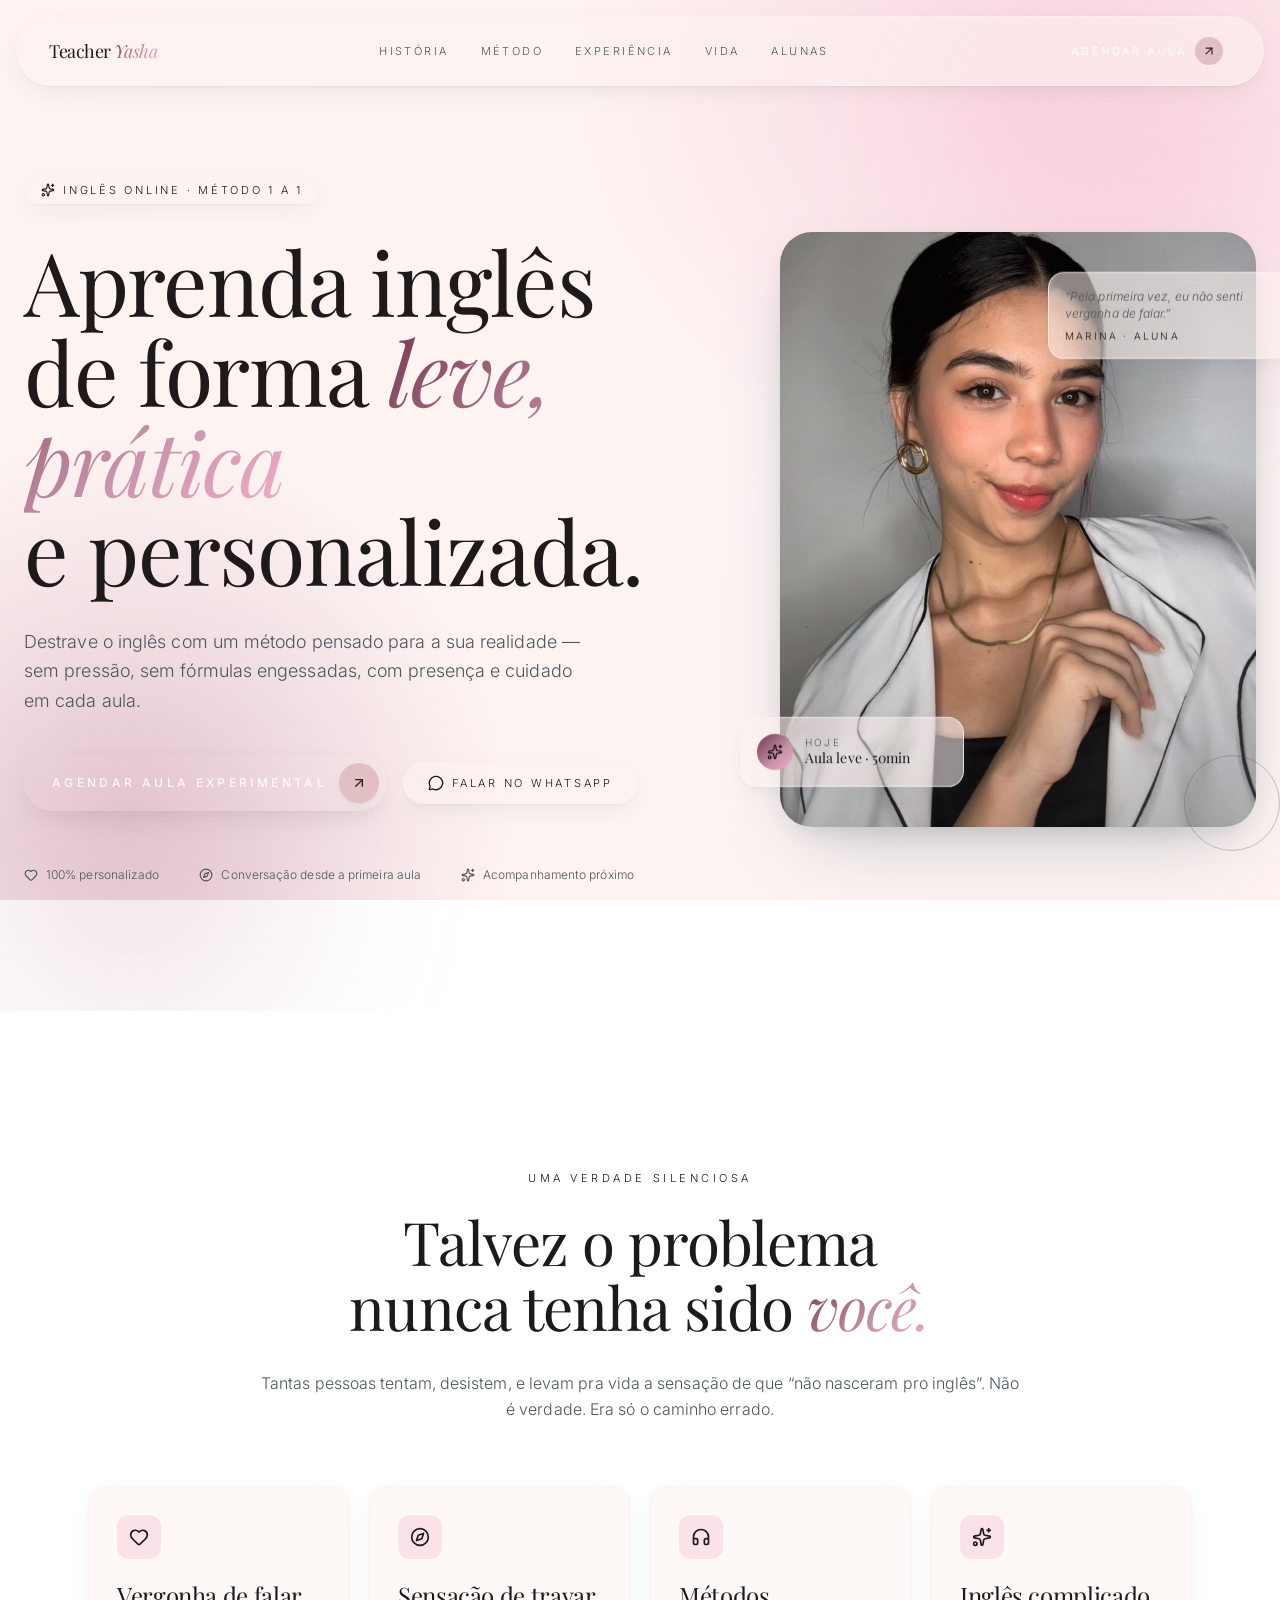
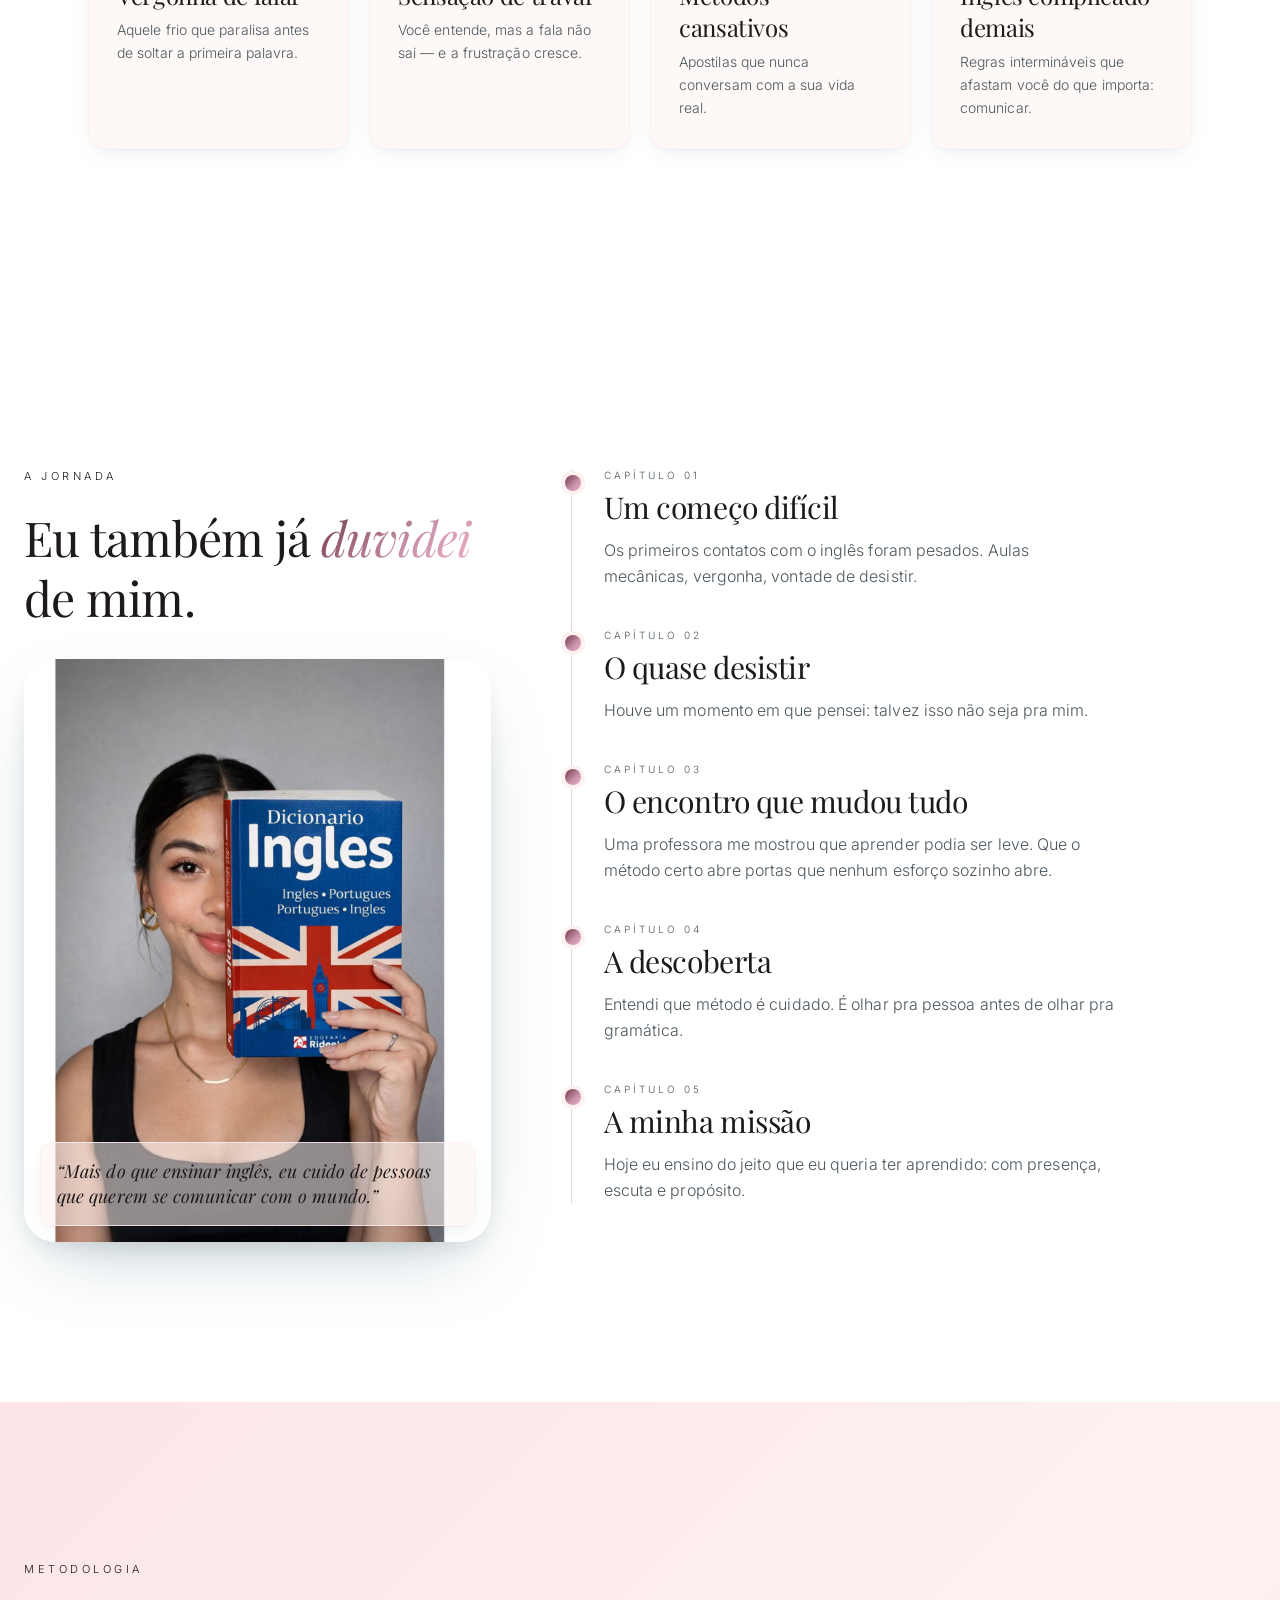
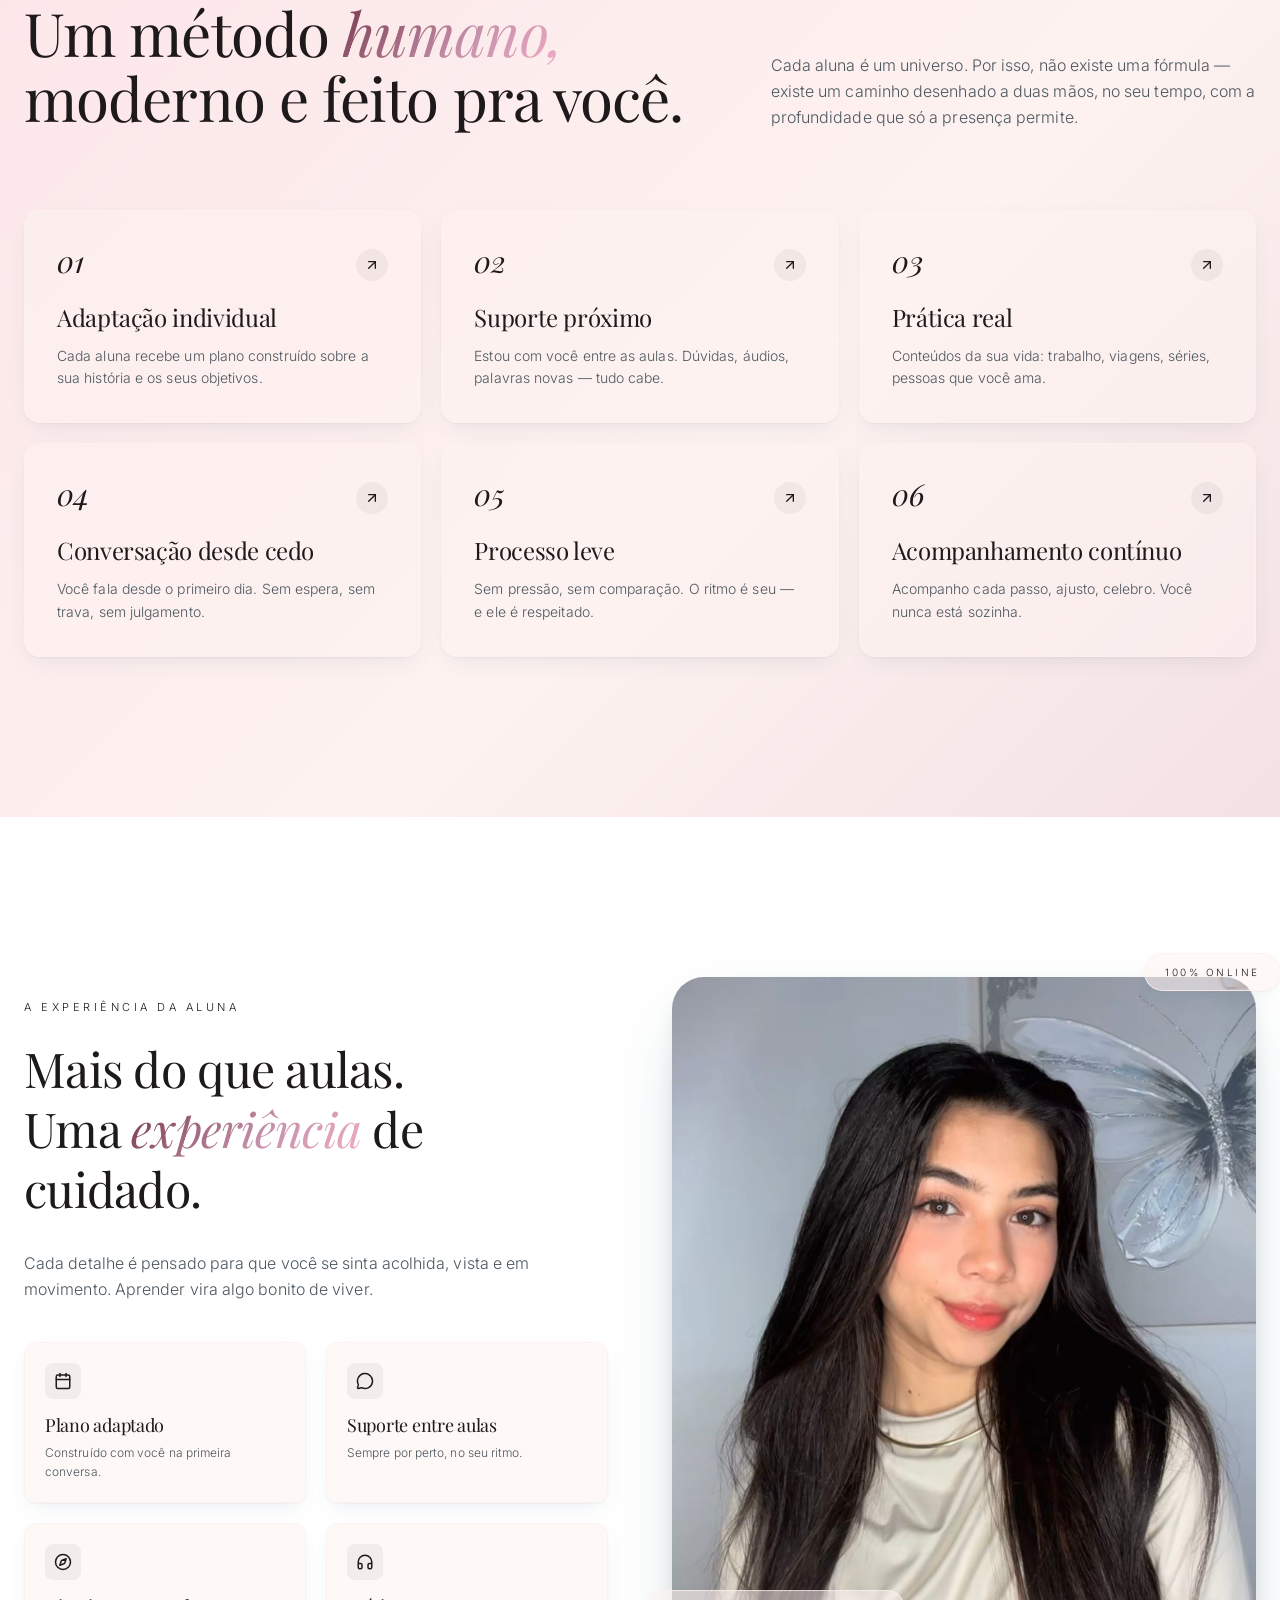
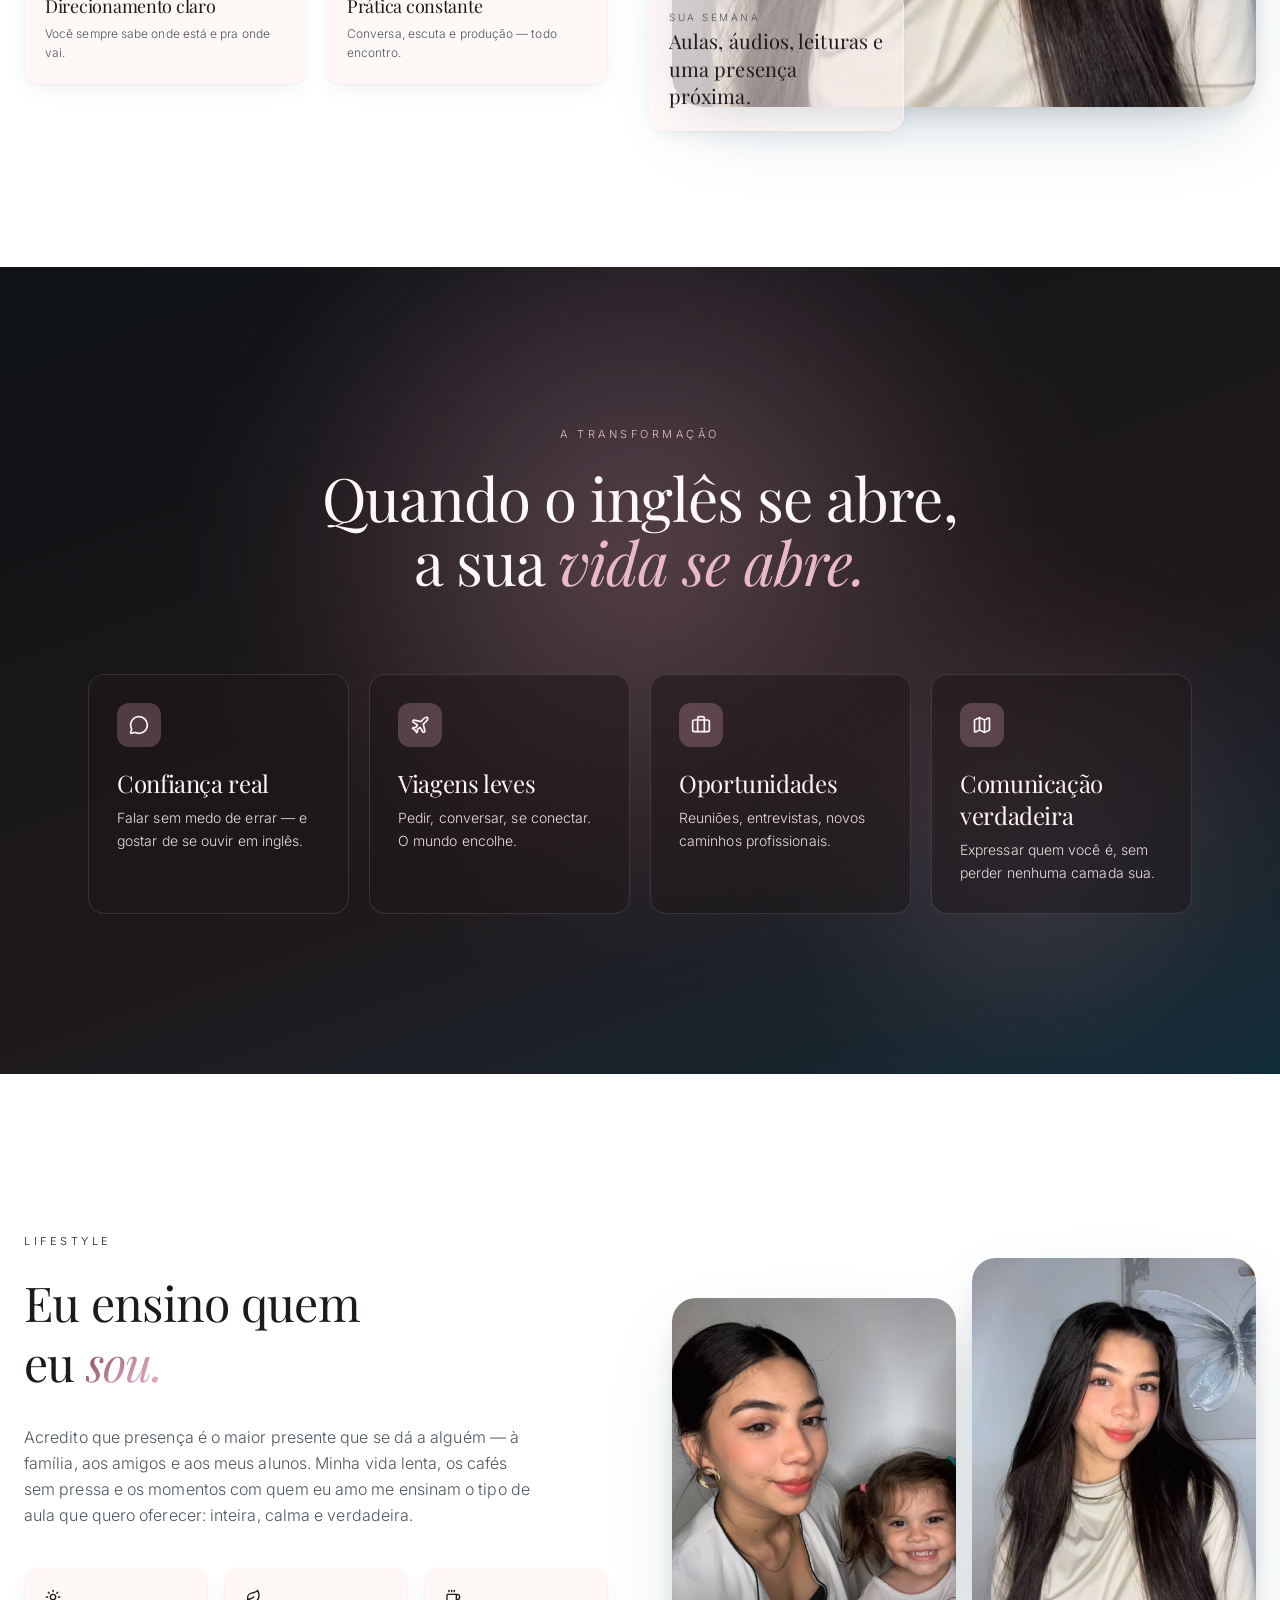
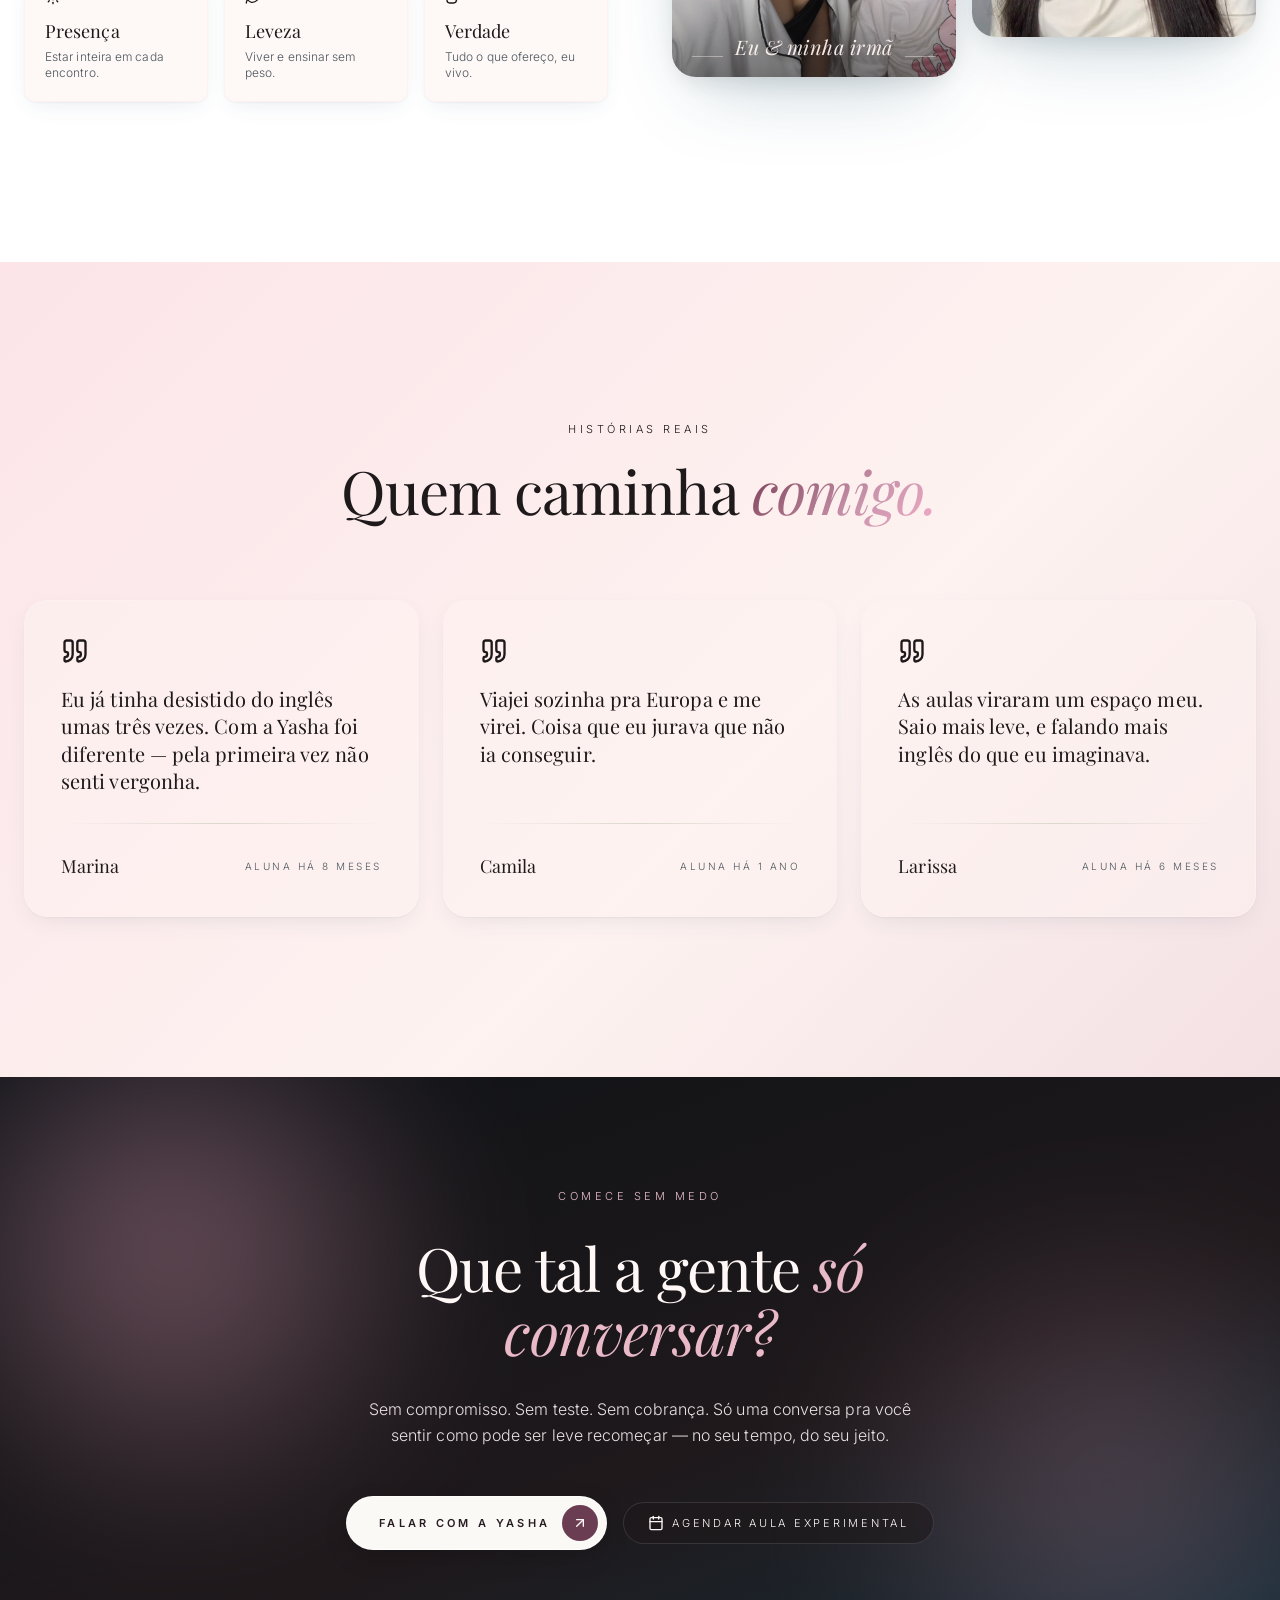
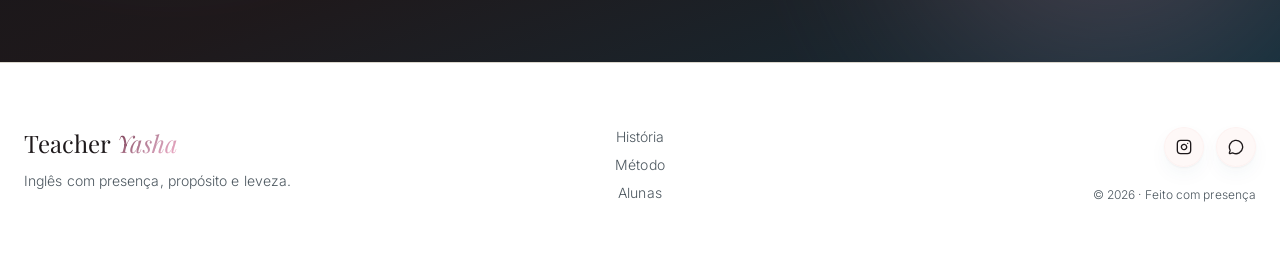
==== commit e23bcc0f: "Garante texto branco e legível nos botões ao passar mouse, mantendo animações" ====
--- a/index.html
+++ b/index.html
@@ -7,11 +7,11 @@
 <meta property="og:description" content="Aulas de inglês online personalizadas com a Teacher Yasha.">
 <meta property="og:type" content="website">
 <meta property="og:image" content="assets/yasha-portrait--EWad3Fw.jpg">
-<meta name="theme-color" content="#fbf9f6"><meta name="yasha-build" content="2026-11-06-botao-contraste-v8">
+<meta name="theme-color" content="#fbf9f6"><meta name="yasha-build" content="2026-11-06-hover-legivel-v9">
 <link rel="preconnect" href="https://fonts.googleapis.com">
 <link rel="preconnect" href="https://fonts.gstatic.com" crossorigin>
 <link href="https://fonts.googleapis.com/css2?family=Cormorant+Garamond:ital,wght@0,300;0,400;0,500;1,400;1,600&family=Inter:wght@300;400;500;600&family=Playfair+Display:ital,wght@0,400;0,500;0,600;1,400;1,500&display=swap" rel="stylesheet">
-<link rel="stylesheet" href="styles.css?v=yasha-v8">
+<link rel="stylesheet" href="styles.css?v=yasha-v9">
 <style>.yasha-menu-toggle{display:none;cursor:pointer;background:transparent;border:0;color:var(--foreground);font-size:22px;line-height:1;padding:10px 6px}
 .yasha-mobile-menu[hidden]{display:none!important}
 .yasha-mobile-menu{position:fixed;top:88px;left:16px;right:16px;z-index:49;border-radius:20px;padding:20px;background:rgba(255,255,255,.96);border:1px solid rgba(232,180,184,.32);box-shadow:0 18px 40px #0002;backdrop-filter:blur(18px);display:grid;gap:8px}
@@ -133,8 +133,42 @@
   background: #f3dce4 !important;
   background-color: #f3dce4 !important;
 }
+
+/* V9: preserva legibilidade dos CTAs escuros em hover e focus. */
+.yasha-dark-cta,
+.yasha-dark-cta:visited,
+.yasha-dark-cta:hover,
+.yasha-dark-cta:focus-visible {
+  color: #fffaf8 !important;
+  -webkit-text-fill-color: #fffaf8 !important;
+  opacity: 1 !important;
+}
+.yasha-dark-cta > span:first-child,
+.yasha-dark-cta:hover > span:first-child,
+.yasha-dark-cta:focus-visible > span:first-child {
+  color: #fffaf8 !important;
+  -webkit-text-fill-color: #fffaf8 !important;
+  opacity: 1 !important;
+}
+.yasha-dark-cta:hover,
+.yasha-dark-cta:focus-visible {
+  background-color: #2a2329 !important;
+  background-image: none !important;
+}
+.yasha-dark-cta > span:last-child,
+.yasha-dark-cta:hover > span:last-child,
+.yasha-dark-cta:focus-visible > span:last-child {
+  background: #e2bfc2 !important;
+  color: #2a2329 !important;
+  -webkit-text-fill-color: #2a2329 !important;
+}
+.yasha-dark-cta > span:last-child svg,
+.yasha-dark-cta:hover > span:last-child svg {
+  color: #2a2329 !important;
+  stroke: #2a2329 !important;
+}
 </style>
-</head><body><main class="min-h-screen text-foreground"><nav class="fixed top-4 left-4 right-4 z-50 glass rounded-full"><div class="max-w-7xl mx-auto px-6 md:px-8 py-3 flex items-center justify-between"><a href="#top" class="font-display text-lg tracking-tight">Teacher <span class="italic text-gradient">Yasha</span></a><div class="hidden md:flex items-center gap-8 text-[11px] uppercase tracking-[0.22em] text-muted-foreground"><a href="#sobre" class="hover:text-foreground transition">História</a><a href="#metodo" class="hover:text-foreground transition">Método</a><a href="#experiencia" class="hover:text-foreground transition">Experiência</a><a href="#vida" class="hover:text-foreground transition">Vida</a><a href="#alunas" class="hover:text-foreground transition">Alunas</a></div><a href="https://wa.me/?text=Oi%20Yasha!%20Quero%20saber%20mais%20sobre%20as%20aulas." target="_blank" rel="noreferrer" class="group flex items-center gap-2 bg-[color:var(--harbor)] text-[color:var(--linen)] rounded-full pl-5 pr-2 py-2 text-[11px] font-medium uppercase tracking-[0.22em] hover:bg-foreground transition-colors shadow-sog">Agendar aula<span class="w-7 h-7 rounded-full bg-[color:var(--blush)] text-foreground grid place-items-center group-hover:rotate-45 transition-transform"><svg xmlns="http://www.w3.org/2000/svg" width="24" height="24" viewBox="0 0 24 24" fill="none" stroke="currentColor" stroke-width="2" stroke-linecap="round" stroke-linejoin="round" class="lucide lucide-arrow-up-right w-3.5 h-3.5" aria-hidden="true"><path d="M7 7h10v10"></path><path d="M7 17 17 7"></path></svg></span></a><button type="button" id="abrir-menu" class="yasha-menu-toggle" aria-label="Abrir menu" aria-expanded="false" aria-controls="menu-mobile">☰</button></div></nav><div id="menu-mobile" class="yasha-mobile-menu" hidden><a href="#sobre">História</a><a href="#metodo">Método</a><a href="#experiencia">Experiência</a><a href="#vida">Vida</a><a href="#alunas">Alunas</a><a href="https://wa.me/?text=Oi%20Yasha!%20Quero%20saber%20mais%20sobre%20as%20aulas." target="_blank" rel="noreferrer">Agendar aula</a></div><section id="top" class="relative pt-36 md:pt-44 pb-24 md:pb-32 overflow-hidden"><div aria-hidden="true" class="pointer-events-none absolute -top-24 -right-32 w-[520px] h-[520px] rounded-full blur-3xl opacity-60" style="background:radial-gradient(closest-side, color-mix(in oklab, var(--blush) 55%, transparent), transparent)"></div><div aria-hidden="true" class="pointer-events-none absolute -bottom-32 -left-32 w-[520px] h-[520px] rounded-full blur-3xl opacity-50" style="background:radial-gradient(closest-side, color-mix(in oklab, var(--mist) 55%, transparent), transparent)"></div><div class="relative max-w-7xl mx-auto px-6 md:px-10 grid md:grid-cols-12 gap-12 md:gap-16 items-center"><div class="md:col-span-7 fade-up"><div class="inline-flex items-center gap-2 glass rounded-full px-4 py-1.5 text-[11px] uppercase tracking-[0.25em] text-[color:var(--harbor)] mb-8"><svg xmlns="http://www.w3.org/2000/svg" width="24" height="24" viewBox="0 0 24 24" fill="none" stroke="currentColor" stroke-width="2" stroke-linecap="round" stroke-linejoin="round" class="lucide lucide-sparkles w-3.5 h-3.5" aria-hidden="true"><path d="M11.017 2.814a1 1 0 0 1 1.966 0l1.051 5.558a2 2 0 0 0 1.594 1.594l5.558 1.051a1 1 0 0 1 0 1.966l-5.558 1.051a2 2 0 0 0-1.594 1.594l-1.051 5.558a1 1 0 0 1-1.966 0l-1.051-5.558a2 2 0 0 0-1.594-1.594l-5.558-1.051a1 1 0 0 1 0-1.966l5.558-1.051a2 2 0 0 0 1.594-1.594z"></path><path d="M20 2v4"></path><path d="M22 4h-4"></path><circle cx="4" cy="20" r="2"></circle></svg>Inglês online · método 1 a 1</div><h1 class="font-display text-[2.7rem] md:text-7xl lg:text-[5.5rem] leading-[1.02] text-foreground">Aprenda inglês <br/>de forma <em class="italic text-gradient">leve, prática</em> <br/>e personalizada.</h1><p class="mt-8 max-w-xl text-base md:text-lg text-muted-foreground leading-relaxed">Destrave o inglês com um método pensado para a sua realidade — sem pressão, sem fórmulas engessadas, com presença e cuidado em cada aula.</p><div class="mt-10 flex flex-wrap items-center gap-4"><a href="https://wa.me/?text=Oi%20Yasha!%20Quero%20saber%20mais%20sobre%20as%20aulas." target="_blank" rel="noreferrer" class="group inline-flex items-center gap-3 bg-[color:var(--harbor)] text-[color:var(--linen)] rounded-full pl-7 pr-2 py-2 hover:bg-foreground transition-all duration-300 shadow-float hover:scale-[1.02] ring-1 ring-[color:var(--harbor)]/20"><span class="text-[12px] font-medium uppercase tracking-[0.28em] py-1.5">Agendar aula experimental</span><span class="w-10 h-10 rounded-full bg-[color:var(--blush)] text-foreground grid place-items-center group-hover:rotate-45 transition-transform duration-300 shadow-soft"><svg xmlns="http://www.w3.org/2000/svg" width="24" height="24" viewBox="0 0 24 24" fill="none" stroke="currentColor" stroke-width="2" stroke-linecap="round" stroke-linejoin="round" class="lucide lucide-arrow-up-right w-4 h-4" aria-hidden="true"><path d="M7 7h10v10"></path><path d="M7 17 17 7"></path></svg></span></a><a href="https://wa.me/?text=Oi%20Yasha!%20Quero%20saber%20mais%20sobre%20as%20aulas." target="_blank" rel="noreferrer" class="inline-flex items-center gap-2 glass rounded-full px-6 py-3 text-[11px] uppercase tracking-[0.25em] hover:text-[color:var(--harbor)] transition"><svg xmlns="http://www.w3.org/2000/svg" width="24" height="24" viewBox="0 0 24 24" fill="none" stroke="currentColor" stroke-width="2" stroke-linecap="round" stroke-linejoin="round" class="lucide lucide-message-circle w-4 h-4" aria-hidden="true"><path d="M2.992 16.342a2 2 0 0 1 .094 1.167l-1.065 3.29a1 1 0 0 0 1.236 1.168l3.413-.998a2 2 0 0 1 1.099.092 10 10 0 1 0-4.777-4.719"></path></svg>Falar no WhatsApp</a></div><div class="mt-14 flex flex-wrap items-center gap-x-10 gap-y-4 text-xs text-muted-foreground"><div class="flex items-center gap-2"><svg xmlns="http://www.w3.org/2000/svg" width="24" height="24" viewBox="0 0 24 24" fill="none" stroke="currentColor" stroke-width="2" stroke-linecap="round" stroke-linejoin="round" class="lucide lucide-heart w-3.5 h-3.5 text-[color:var(--blush)]" aria-hidden="true"><path d="M2 9.5a5.5 5.5 0 0 1 9.591-3.676.56.56 0 0 0 .818 0A5.49 5.49 0 0 1 22 9.5c0 2.29-1.5 4-3 5.5l-5.492 5.313a2 2 0 0 1-3 .019L5 15c-1.5-1.5-3-3.2-3-5.5"></path></svg> 100% personalizado</div><div class="flex items-center gap-2"><svg xmlns="http://www.w3.org/2000/svg" width="24" height="24" viewBox="0 0 24 24" fill="none" stroke="currentColor" stroke-width="2" stroke-linecap="round" stroke-linejoin="round" class="lucide lucide-compass w-3.5 h-3.5 text-[color:var(--harbor)]" aria-hidden="true"><circle cx="12" cy="12" r="10"></circle><path d="m16.24 7.76-1.804 5.411a2 2 0 0 1-1.265 1.265L7.76 16.24l1.804-5.411a2 2 0 0 1 1.265-1.265z"></path></svg> Conversação desde a primeira aula</div><div class="flex items-center gap-2"><svg xmlns="http://www.w3.org/2000/svg" width="24" height="24" viewBox="0 0 24 24" fill="none" stroke="currentColor" stroke-width="2" stroke-linecap="round" stroke-linejoin="round" class="lucide lucide-sparkles w-3.5 h-3.5 text-[color:var(--mist)]" aria-hidden="true"><path d="M11.017 2.814a1 1 0 0 1 1.966 0l1.051 5.558a2 2 0 0 0 1.594 1.594l5.558 1.051a1 1 0 0 1 0 1.966l-5.558 1.051a2 2 0 0 0-1.594 1.594l-1.051 5.558a1 1 0 0 1-1.966 0l-1.051-5.558a2 2 0 0 0-1.594-1.594l-5.558-1.051a1 1 0 0 1 0-1.966l5.558-1.051a2 2 0 0 0 1.594-1.594z"></path><path d="M20 2v4"></path><path d="M22 4h-4"></path><circle cx="4" cy="20" r="2"></circle></svg> Acompanhamento próximo</div></div></div><div class="md:col-span-5 fade-up delay-2"><div class="relative"><div class="relative aspect-[4/5] overflow-hidden rounded-[2rem] shadow-float"><img src="assets/yasha-portrait--EWad3Fw.jpg" alt="Teacher Yasha" class="w-full h-full object-cover"/><div class="absolute inset-0" style="background:linear-gradient(180deg, transparent 60%, rgba(26,26,26,0.25))"></div></div><div class="absolute -left-6 md:-left-10 bottom-10 glass rounded-2xl p-4 w-56 float-slow"><div class="flex items-center gap-3"><div class="w-9 h-9 rounded-full grid place-items-center" style="background:var(--gradient-text)"><svg xmlns="http://www.w3.org/2000/svg" width="24" height="24" viewBox="0 0 24 24" fill="none" stroke="currentColor" stroke-width="2" stroke-linecap="round" stroke-linejoin="round" class="lucide lucide-sparkles w-4 h-4 text-[color:var(--linen)]" aria-hidden="true"><path d="M11.017 2.814a1 1 0 0 1 1.966 0l1.051 5.558a2 2 0 0 0 1.594 1.594l5.558 1.051a1 1 0 0 1 0 1.966l-5.558 1.051a2 2 0 0 0-1.594 1.594l-1.051 5.558a1 1 0 0 1-1.966 0l-1.051-5.558a2 2 0 0 0-1.594-1.594l-5.558-1.051a1 1 0 0 1 0-1.966l5.558-1.051a2 2 0 0 0 1.594-1.594z"></path><path d="M20 2v4"></path><path d="M22 4h-4"></path><circle cx="4" cy="20" r="2"></circle></svg></div><div><p class="text-[10px] uppercase tracking-[0.22em] text-muted-foreground">Hoje</p><p class="text-sm font-display">Aula leve · 50min</p></div></div></div><div class="absolute -right-3 md:-right-8 top-10 glass rounded-2xl p-4 w-60 float-soft"><p class="text-xs italic text-muted-foreground leading-snug">“Pela primeira vez, eu não senti vergonha de falar.”</p><p class="mt-2 text-[10px] uppercase tracking-[0.22em] text-[color:var(--harbor)]">Marina · aluna</p></div><div aria-hidden="true" class="absolute -bottom-6 -right-6 w-24 h-24 rounded-full border border-[color:var(--harbor)]/30"></div></div></div></div></section><section class="relative py-28 md:py-40"><div class="max-w-6xl mx-auto px-6 md:px-10"><div class="text-center max-w-3xl mx-auto mb-16 fade-up"><p class="text-[11px] uppercase tracking-[0.32em] text-[color:var(--harbor)] mb-6">Uma verdade silenciosa</p><h2 class="font-display text-4xl md:text-6xl leading-[1.08]">Talvez o problema <br/> nunca tenha sido <em class="text-gradient">você.</em></h2><p class="mt-8 text-muted-foreground leading-relaxed">Tantas pessoas tentam, desistem, e levam pra vida a sensação de que “não nasceram pro inglês”. Não é verdade. Era só o caminho errado.</p></div><div class="grid sm:grid-cols-2 lg:grid-cols-4 gap-5"><div class="group relative glass rounded-2xl p-7 fade-up hover:-translate-y-1 transition-all duration-500" style="animation-delay:0s"><div class="w-11 h-11 rounded-xl grid place-items-center mb-5" style="background:color-mix(in oklab, var(--blush) 30%, transparent)"><svg xmlns="http://www.w3.org/2000/svg" width="24" height="24" viewBox="0 0 24 24" fill="none" stroke="currentColor" stroke-width="2" stroke-linecap="round" stroke-linejoin="round" class="lucide lucide-heart w-5 h-5 text-[color:var(--harbor)]" aria-hidden="true"><path d="M2 9.5a5.5 5.5 0 0 1 9.591-3.676.56.56 0 0 0 .818 0A5.49 5.49 0 0 1 22 9.5c0 2.29-1.5 4-3 5.5l-5.492 5.313a2 2 0 0 1-3 .019L5 15c-1.5-1.5-3-3.2-3-5.5"></path></svg></div><h3 class="font-display text-2xl mb-2">Vergonha de falar</h3><p class="text-sm text-muted-foreground leading-relaxed">Aquele frio que paralisa antes de soltar a primeira palavra.</p><div aria-hidden="true" class="absolute inset-x-7 bottom-3 h-px bg-gradient-to-r from-transparent via-[color:var(--blush)]/40 to-transparent opacity-0 group-hover:opacity-100 transition"></div></div><div class="group relative glass rounded-2xl p-7 fade-up hover:-translate-y-1 transition-all duration-500" style="animation-delay:0.08s"><div class="w-11 h-11 rounded-xl grid place-items-center mb-5" style="background:color-mix(in oklab, var(--blush) 30%, transparent)"><svg xmlns="http://www.w3.org/2000/svg" width="24" height="24" viewBox="0 0 24 24" fill="none" stroke="currentColor" stroke-width="2" stroke-linecap="round" stroke-linejoin="round" class="lucide lucide-compass w-5 h-5 text-[color:var(--harbor)]" aria-hidden="true"><circle cx="12" cy="12" r="10"></circle><path d="m16.24 7.76-1.804 5.411a2 2 0 0 1-1.265 1.265L7.76 16.24l1.804-5.411a2 2 0 0 1 1.265-1.265z"></path></svg></div><h3 class="font-display text-2xl mb-2">Sensação de travar</h3><p class="text-sm text-muted-foreground leading-relaxed">Você entende, mas a fala não sai — e a frustração cresce.</p><div aria-hidden="true" class="absolute inset-x-7 bottom-3 h-px bg-gradient-to-r from-transparent via-[color:var(--blush)]/40 to-transparent opacity-0 group-hover:opacity-100 transition"></div></div><div class="group relative glass rounded-2xl p-7 fade-up hover:-translate-y-1 transition-all duration-500" style="animation-delay:0.16s"><div class="w-11 h-11 rounded-xl grid place-items-center mb-5" style="background:color-mix(in oklab, var(--blush) 30%, transparent)"><svg xmlns="http://www.w3.org/2000/svg" width="24" height="24" viewBox="0 0 24 24" fill="none" stroke="currentColor" stroke-width="2" stroke-linecap="round" stroke-linejoin="round" class="lucide lucide-headphones w-5 h-5 text-[color:var(--harbor)]" aria-hidden="true"><path d="M3 14h3a2 2 0 0 1 2 2v3a2 2 0 0 1-2 2H5a2 2 0 0 1-2-2v-7a9 9 0 0 1 18 0v7a2 2 0 0 1-2 2h-1a2 2 0 0 1-2-2v-3a2 2 0 0 1 2-2h3"></path></svg></div><h3 class="font-display text-2xl mb-2">Métodos cansativos</h3><p class="text-sm text-muted-foreground leading-relaxed">Apostilas que nunca conversam com a sua vida real.</p><div aria-hidden="true" class="absolute inset-x-7 bottom-3 h-px bg-gradient-to-r from-transparent via-[color:var(--blush)]/40 to-transparent opacity-0 group-hover:opacity-100 transition"></div></div><div class="group relative glass rounded-2xl p-7 fade-up hover:-translate-y-1 transition-all duration-500" style="animation-delay:0.24s"><div class="w-11 h-11 rounded-xl grid place-items-center mb-5" style="background:color-mix(in oklab, var(--blush) 30%, transparent)"><svg xmlns="http://www.w3.org/2000/svg" width="24" height="24" viewBox="0 0 24 24" fill="none" stroke="currentColor" stroke-width="2" stroke-linecap="round" stroke-linejoin="round" class="lucide lucide-sparkles w-5 h-5 text-[color:var(--harbor)]" aria-hidden="true"><path d="M11.017 2.814a1 1 0 0 1 1.966 0l1.051 5.558a2 2 0 0 0 1.594 1.594l5.558 1.051a1 1 0 0 1 0 1.966l-5.558 1.051a2 2 0 0 0-1.594 1.594l-1.051 5.558a1 1 0 0 1-1.966 0l-1.051-5.558a2 2 0 0 0-1.594-1.594l-5.558-1.051a1 1 0 0 1 0-1.966l5.558-1.051a2 2 0 0 0 1.594-1.594z"></path><path d="M20 2v4"></path><path d="M22 4h-4"></path><circle cx="4" cy="20" r="2"></circle></svg></div><h3 class="font-display text-2xl mb-2">Inglês complicado demais</h3><p class="text-sm text-muted-foreground leading-relaxed">Regras intermináveis que afastam você do que importa: comunicar.</p><div aria-hidden="true" class="absolute inset-x-7 bottom-3 h-px bg-gradient-to-r from-transparent via-[color:var(--blush)]/40 to-transparent opacity-0 group-hover:opacity-100 transition"></div></div></div></div></section><section id="sobre" class="relative py-28 md:py-40"><div class="max-w-7xl mx-auto px-6 md:px-10 grid md:grid-cols-12 gap-12 md:gap-20 items-start"><div class="md:col-span-5 md:sticky md:top-32 fade-up"><p class="text-[11px] uppercase tracking-[0.32em] text-[color:var(--harbor)] mb-6">A jornada</p><h2 class="font-display text-4xl md:text-5xl leading-tight mb-8">Eu também já <em class="text-gradient">duvidei</em> de mim.</h2><div class="relative aspect-[4/5] overflow-hidden rounded-[2rem] shadow-float"><img src="assets/yasha-book-FJUB7qEd.jpg" alt="Yasha" class="w-full h-full object-cover"/><div class="absolute bottom-4 left-4 right-4 glass rounded-xl p-4"><p class="font-display italic text-lg leading-snug">“Mais do que ensinar inglês, eu cuido de pessoas que querem se comunicar com o mundo.”</p></div></div></div><div class="md:col-span-7 fade-up delay-2"><ol class="relative border-l border-[color:var(--harbor)]/20 pl-8 space-y-10"><li class="relative"><span class="absolute -left-[39px] top-1.5 w-4 h-4 rounded-full" style="background:var(--gradient-text);box-shadow:0 0 0 4px var(--linen)"></span><p class="text-[10px] uppercase tracking-[0.3em] text-muted-foreground mb-2">Capítulo <!-- -->01</p><h3 class="font-display text-2xl md:text-3xl mb-3">Um começo difícil</h3><p class="text-muted-foreground leading-relaxed max-w-lg">Os primeiros contatos com o inglês foram pesados. Aulas mecânicas, vergonha, vontade de desistir.</p></li><li class="relative"><span class="absolute -left-[39px] top-1.5 w-4 h-4 rounded-full" style="background:var(--gradient-text);box-shadow:0 0 0 4px var(--linen)"></span><p class="text-[10px] uppercase tracking-[0.3em] text-muted-foreground mb-2">Capítulo <!-- -->02</p><h3 class="font-display text-2xl md:text-3xl mb-3">O quase desistir</h3><p class="text-muted-foreground leading-relaxed max-w-lg">Houve um momento em que pensei: talvez isso não seja pra mim.</p></li><li class="relative"><span class="absolute -left-[39px] top-1.5 w-4 h-4 rounded-full" style="background:var(--gradient-text);box-shadow:0 0 0 4px var(--linen)"></span><p class="text-[10px] uppercase tracking-[0.3em] text-muted-foreground mb-2">Capítulo <!-- -->03</p><h3 class="font-display text-2xl md:text-3xl mb-3">O encontro que mudou tudo</h3><p class="text-muted-foreground leading-relaxed max-w-lg">Uma professora me mostrou que aprender podia ser leve. Que o método certo abre portas que nenhum esforço sozinho abre.</p></li><li class="relative"><span class="absolute -left-[39px] top-1.5 w-4 h-4 rounded-full" style="background:var(--gradient-text);box-shadow:0 0 0 4px var(--linen)"></span><p class="text-[10px] uppercase tracking-[0.3em] text-muted-foreground mb-2">Capítulo <!-- -->04</p><h3 class="font-display text-2xl md:text-3xl mb-3">A descoberta</h3><p class="text-muted-foreground leading-relaxed max-w-lg">Entendi que método é cuidado. É olhar pra pessoa antes de olhar pra gramática.</p></li><li class="relative"><span class="absolute -left-[39px] top-1.5 w-4 h-4 rounded-full" style="background:var(--gradient-text);box-shadow:0 0 0 4px var(--linen)"></span><p class="text-[10px] uppercase tracking-[0.3em] text-muted-foreground mb-2">Capítulo <!-- -->05</p><h3 class="font-display text-2xl md:text-3xl mb-3">A minha missão</h3><p class="text-muted-foreground leading-relaxed max-w-lg">Hoje eu ensino do jeito que eu queria ter aprendido: com presença, escuta e propósito.</p></li></ol></div></div></section><section id="metodo" class="relative py-28 md:py-40 bg-soft"><div class="max-w-7xl mx-auto px-6 md:px-10"><div class="grid md:grid-cols-12 gap-12 mb-20"><div class="md:col-span-7 fade-up"><p class="text-[11px] uppercase tracking-[0.32em] text-[color:var(--harbor)] mb-6">Metodologia</p><h2 class="font-display text-4xl md:text-6xl leading-[1.08]">Um método <em class="text-gradient">humano,</em> <br/>moderno e feito pra você.</h2></div><div class="md:col-span-5 fade-up delay-2 flex items-end"><p class="text-muted-foreground leading-relaxed">Cada aluna é um universo. Por isso, não existe uma fórmula — existe um caminho desenhado a duas mãos, no seu tempo, com a profundidade que só a presença permite.</p></div></div><div class="grid md:grid-cols-2 lg:grid-cols-3 gap-5"><div class="group relative glass rounded-2xl p-8 hover:-translate-y-1 transition-all duration-500 fade-up" style="animation-delay:0s"><div class="flex items-baseline justify-between mb-5"><span class="font-display italic text-3xl text-[color:var(--mist)]">01</span><span class="w-8 h-8 rounded-full grid place-items-center bg-foreground/5 group-hover:bg-[color:var(--blush)]/40 transition"><svg xmlns="http://www.w3.org/2000/svg" width="24" height="24" viewBox="0 0 24 24" fill="none" stroke="currentColor" stroke-width="2" stroke-linecap="round" stroke-linejoin="round" class="lucide lucide-arrow-up-right w-4 h-4" aria-hidden="true"><path d="M7 7h10v10"></path><path d="M7 17 17 7"></path></svg></span></div><h3 class="font-display text-2xl mb-3">Adaptação individual</h3><p class="text-sm text-muted-foreground leading-relaxed">Cada aluna recebe um plano construído sobre a sua história e os seus objetivos.</p></div><div class="group relative glass rounded-2xl p-8 hover:-translate-y-1 transition-all duration-500 fade-up" style="animation-delay:0.07s"><div class="flex items-baseline justify-between mb-5"><span class="font-display italic text-3xl text-[color:var(--mist)]">02</span><span class="w-8 h-8 rounded-full grid place-items-center bg-foreground/5 group-hover:bg-[color:var(--blush)]/40 transition"><svg xmlns="http://www.w3.org/2000/svg" width="24" height="24" viewBox="0 0 24 24" fill="none" stroke="currentColor" stroke-width="2" stroke-linecap="round" stroke-linejoin="round" class="lucide lucide-arrow-up-right w-4 h-4" aria-hidden="true"><path d="M7 7h10v10"></path><path d="M7 17 17 7"></path></svg></span></div><h3 class="font-display text-2xl mb-3">Suporte próximo</h3><p class="text-sm text-muted-foreground leading-relaxed">Estou com você entre as aulas. Dúvidas, áudios, palavras novas — tudo cabe.</p></div><div class="group relative glass rounded-2xl p-8 hover:-translate-y-1 transition-all duration-500 fade-up" style="animation-delay:0.14s"><div class="flex items-baseline justify-between mb-5"><span class="font-display italic text-3xl text-[color:var(--mist)]">03</span><span class="w-8 h-8 rounded-full grid place-items-center bg-foreground/5 group-hover:bg-[color:var(--blush)]/40 transition"><svg xmlns="http://www.w3.org/2000/svg" width="24" height="24" viewBox="0 0 24 24" fill="none" stroke="currentColor" stroke-width="2" stroke-linecap="round" stroke-linejoin="round" class="lucide lucide-arrow-up-right w-4 h-4" aria-hidden="true"><path d="M7 7h10v10"></path><path d="M7 17 17 7"></path></svg></span></div><h3 class="font-display text-2xl mb-3">Prática real</h3><p class="text-sm text-muted-foreground leading-relaxed">Conteúdos da sua vida: trabalho, viagens, séries, pessoas que você ama.</p></div><div class="group relative glass rounded-2xl p-8 hover:-translate-y-1 transition-all duration-500 fade-up" style="animation-delay:0.21000000000000002s"><div class="flex items-baseline justify-between mb-5"><span class="font-display italic text-3xl text-[color:var(--mist)]">04</span><span class="w-8 h-8 rounded-full grid place-items-center bg-foreground/5 group-hover:bg-[color:var(--blush)]/40 transition"><svg xmlns="http://www.w3.org/2000/svg" width="24" height="24" viewBox="0 0 24 24" fill="none" stroke="currentColor" stroke-width="2" stroke-linecap="round" stroke-linejoin="round" class="lucide lucide-arrow-up-right w-4 h-4" aria-hidden="true"><path d="M7 7h10v10"></path><path d="M7 17 17 7"></path></svg></span></div><h3 class="font-display text-2xl mb-3">Conversação desde cedo</h3><p class="text-sm text-muted-foreground leading-relaxed">Você fala desde o primeiro dia. Sem espera, sem trava, sem julgamento.</p></div><div class="group relative glass rounded-2xl p-8 hover:-translate-y-1 transition-all duration-500 fade-up" style="animation-delay:0.28s"><div class="flex items-baseline justify-between mb-5"><span class="font-display italic text-3xl text-[color:var(--mist)]">05</span><span class="w-8 h-8 rounded-full grid place-items-center bg-foreground/5 group-hover:bg-[color:var(--blush)]/40 transition"><svg xmlns="http://www.w3.org/2000/svg" width="24" height="24" viewBox="0 0 24 24" fill="none" stroke="currentColor" stroke-width="2" stroke-linecap="round" stroke-linejoin="round" class="lucide lucide-arrow-up-right w-4 h-4" aria-hidden="true"><path d="M7 7h10v10"></path><path d="M7 17 17 7"></path></svg></span></div><h3 class="font-display text-2xl mb-3">Processo leve</h3><p class="text-sm text-muted-foreground leading-relaxed">Sem pressão, sem comparação. O ritmo é seu — e ele é respeitado.</p></div><div class="group relative glass rounded-2xl p-8 hover:-translate-y-1 transition-all duration-500 fade-up" style="animation-delay:0.35000000000000003s"><div class="flex items-baseline justify-between mb-5"><span class="font-display italic text-3xl text-[color:var(--mist)]">06</span><span class="w-8 h-8 rounded-full grid place-items-center bg-foreground/5 group-hover:bg-[color:var(--blush)]/40 transition"><svg xmlns="http://www.w3.org/2000/svg" width="24" height="24" viewBox="0 0 24 24" fill="none" stroke="currentColor" stroke-width="2" stroke-linecap="round" stroke-linejoin="round" class="lucide lucide-arrow-up-right w-4 h-4" aria-hidden="true"><path d="M7 7h10v10"></path><path d="M7 17 17 7"></path></svg></span></div><h3 class="font-display text-2xl mb-3">Acompanhamento contínuo</h3><p class="text-sm text-muted-foreground leading-relaxed">Acompanho cada passo, ajusto, celebro. Você nunca está sozinha.</p></div></div></div></section><section id="experiencia" class="relative py-28 md:py-40"><div class="max-w-7xl mx-auto px-6 md:px-10 grid md:grid-cols-12 gap-12 md:gap-16 items-center"><div class="md:col-span-6 fade-up"><p class="text-[11px] uppercase tracking-[0.32em] text-[color:var(--harbor)] mb-6">A experiência da aluna</p><h2 class="font-display text-4xl md:text-5xl leading-tight mb-8">Mais do que aulas. <br/> Uma <em class="text-gradient">experiência</em> de cuidado.</h2><p class="text-muted-foreground leading-relaxed mb-10 max-w-lg">Cada detalhe é pensado para que você se sinta acolhida, vista e em movimento. Aprender vira algo bonito de viver.</p><div class="grid sm:grid-cols-2 gap-5"><div class="glass rounded-xl p-5"><div class="w-9 h-9 rounded-lg grid place-items-center mb-3 bg-foreground/5"><svg xmlns="http://www.w3.org/2000/svg" width="24" height="24" viewBox="0 0 24 24" fill="none" stroke="currentColor" stroke-width="2" stroke-linecap="round" stroke-linejoin="round" class="lucide lucide-calendar w-4.5 h-4.5 text-[color:var(--harbor)]" aria-hidden="true"><path d="M8 2v4"></path><path d="M16 2v4"></path><rect width="18" height="18" x="3" y="4" rx="2"></rect><path d="M3 10h18"></path></svg></div><h4 class="font-display text-lg mb-1">Plano adaptado</h4><p class="text-xs text-muted-foreground leading-relaxed">Construído com você na primeira conversa.</p></div><div class="glass rounded-xl p-5"><div class="w-9 h-9 rounded-lg grid place-items-center mb-3 bg-foreground/5"><svg xmlns="http://www.w3.org/2000/svg" width="24" height="24" viewBox="0 0 24 24" fill="none" stroke="currentColor" stroke-width="2" stroke-linecap="round" stroke-linejoin="round" class="lucide lucide-message-circle w-4.5 h-4.5 text-[color:var(--harbor)]" aria-hidden="true"><path d="M2.992 16.342a2 2 0 0 1 .094 1.167l-1.065 3.29a1 1 0 0 0 1.236 1.168l3.413-.998a2 2 0 0 1 1.099.092 10 10 0 1 0-4.777-4.719"></path></svg></div><h4 class="font-display text-lg mb-1">Suporte entre aulas</h4><p class="text-xs text-muted-foreground leading-relaxed">Sempre por perto, no seu ritmo.</p></div><div class="glass rounded-xl p-5"><div class="w-9 h-9 rounded-lg grid place-items-center mb-3 bg-foreground/5"><svg xmlns="http://www.w3.org/2000/svg" width="24" height="24" viewBox="0 0 24 24" fill="none" stroke="currentColor" stroke-width="2" stroke-linecap="round" stroke-linejoin="round" class="lucide lucide-compass w-4.5 h-4.5 text-[color:var(--harbor)]" aria-hidden="true"><circle cx="12" cy="12" r="10"></circle><path d="m16.24 7.76-1.804 5.411a2 2 0 0 1-1.265 1.265L7.76 16.24l1.804-5.411a2 2 0 0 1 1.265-1.265z"></path></svg></div><h4 class="font-display text-lg mb-1">Direcionamento claro</h4><p class="text-xs text-muted-foreground leading-relaxed">Você sempre sabe onde está e pra onde vai.</p></div><div class="glass rounded-xl p-5"><div class="w-9 h-9 rounded-lg grid place-items-center mb-3 bg-foreground/5"><svg xmlns="http://www.w3.org/2000/svg" width="24" height="24" viewBox="0 0 24 24" fill="none" stroke="currentColor" stroke-width="2" stroke-linecap="round" stroke-linejoin="round" class="lucide lucide-headphones w-4.5 h-4.5 text-[color:var(--harbor)]" aria-hidden="true"><path d="M3 14h3a2 2 0 0 1 2 2v3a2 2 0 0 1-2 2H5a2 2 0 0 1-2-2v-7a9 9 0 0 1 18 0v7a2 2 0 0 1-2 2h-1a2 2 0 0 1-2-2v-3a2 2 0 0 1 2-2h3"></path></svg></div><h4 class="font-display text-lg mb-1">Prática constante</h4><p class="text-xs text-muted-foreground leading-relaxed">Conversa, escuta e produção — todo encontro.</p></div></div></div><div class="md:col-span-6 fade-up delay-2"><div class="relative"><div class="aspect-[4/5] overflow-hidden rounded-[2rem] shadow-float"><img src="assets/yasha-lifestyle-ir5b4ZoR.jpg" alt="Experiência" class="w-full h-full object-cover"/></div><div class="absolute -bottom-6 -left-6 glass rounded-2xl p-5 w-64 float-soft"><p class="text-[10px] uppercase tracking-[0.25em] text-muted-foreground mb-1">Sua semana</p><p class="font-display text-xl leading-snug">Aulas, áudios, leituras e uma presença próxima.</p></div><div class="absolute -top-6 -right-6 glass rounded-full px-5 py-3 shadow-soft float-slow"><p class="text-[10px] uppercase tracking-[0.25em] text-[color:var(--harbor)]">100% online</p></div></div></div></div></section><section class="relative py-28 md:py-40 bg-night text-[color:var(--linen)] yasha-dark-panel overflow-hidden"><div aria-hidden="true" class="absolute -top-32 left-1/2 -translate-x-1/2 w-[800px] h-[800px] rounded-full blur-3xl opacity-30" style="background:radial-gradient(closest-side, var(--blush), transparent)"></div><div aria-hidden="true" class="absolute bottom-0 right-0 w-[500px] h-[500px] rounded-full blur-3xl opacity-25" style="background:radial-gradient(closest-side, var(--mist), transparent)"></div><div class="relative max-w-6xl mx-auto px-6 md:px-10"><div class="text-center max-w-3xl mx-auto mb-20 fade-up"><p class="text-[11px] uppercase tracking-[0.32em] text-[color:var(--blush)] mb-6">A transformação</p><h2 class="font-display text-4xl md:text-6xl leading-[1.08]">Quando o inglês se abre, <br/> a sua <em class="italic text-[color:var(--blush)]">vida se abre.</em></h2></div><div class="grid sm:grid-cols-2 lg:grid-cols-4 gap-5"><div class="glass-dark rounded-2xl p-7 fade-up hover:-translate-y-1 transition-all duration-500" style="animation-delay:0s"><div class="w-11 h-11 rounded-xl grid place-items-center mb-5" style="background:color-mix(in oklab, var(--blush) 25%, transparent)"><svg xmlns="http://www.w3.org/2000/svg" width="24" height="24" viewBox="0 0 24 24" fill="none" stroke="currentColor" stroke-width="2" stroke-linecap="round" stroke-linejoin="round" class="lucide lucide-message-circle w-5 h-5 text-[color:var(--blush)]" aria-hidden="true"><path d="M2.992 16.342a2 2 0 0 1 .094 1.167l-1.065 3.29a1 1 0 0 0 1.236 1.168l3.413-.998a2 2 0 0 1 1.099.092 10 10 0 1 0-4.777-4.719"></path></svg></div><h3 class="font-display text-2xl mb-2 text-[color:var(--linen)]">Confiança real</h3><p class="text-sm text-[color:var(--linen)]/70 leading-relaxed">Falar sem medo de errar — e gostar de se ouvir em inglês.</p></div><div class="glass-dark rounded-2xl p-7 fade-up hover:-translate-y-1 transition-all duration-500" style="animation-delay:0.08s"><div class="w-11 h-11 rounded-xl grid place-items-center mb-5" style="background:color-mix(in oklab, var(--blush) 25%, transparent)"><svg xmlns="http://www.w3.org/2000/svg" width="24" height="24" viewBox="0 0 24 24" fill="none" stroke="currentColor" stroke-width="2" stroke-linecap="round" stroke-linejoin="round" class="lucide lucide-plane w-5 h-5 text-[color:var(--blush)]" aria-hidden="true"><path d="M17.8 19.2 16 11l3.5-3.5C21 6 21.5 4 21 3c-1-.5-3 0-4.5 1.5L13 8 4.8 6.2c-.5-.1-.9.1-1.1.5l-.3.5c-.2.5-.1 1 .3 1.3L9 12l-2 3H4l-1 1 3 2 2 3 1-1v-3l3-2 3.5 5.3c.3.4.8.5 1.3.3l.5-.2c.4-.3.6-.7.5-1.2z"></path></svg></div><h3 class="font-display text-2xl mb-2 text-[color:var(--linen)]">Viagens leves</h3><p class="text-sm text-[color:var(--linen)]/70 leading-relaxed">Pedir, conversar, se conectar. O mundo encolhe.</p></div><div class="glass-dark rounded-2xl p-7 fade-up hover:-translate-y-1 transition-all duration-500" style="animation-delay:0.16s"><div class="w-11 h-11 rounded-xl grid place-items-center mb-5" style="background:color-mix(in oklab, var(--blush) 25%, transparent)"><svg xmlns="http://www.w3.org/2000/svg" width="24" height="24" viewBox="0 0 24 24" fill="none" stroke="currentColor" stroke-width="2" stroke-linecap="round" stroke-linejoin="round" class="lucide lucide-briefcase w-5 h-5 text-[color:var(--blush)]" aria-hidden="true"><path d="M16 20V4a2 2 0 0 0-2-2h-4a2 2 0 0 0-2 2v16"></path><rect width="20" height="14" x="2" y="6" rx="2"></rect></svg></div><h3 class="font-display text-2xl mb-2 text-[color:var(--linen)]">Oportunidades</h3><p class="text-sm text-[color:var(--linen)]/70 leading-relaxed">Reuniões, entrevistas, novos caminhos profissionais.</p></div><div class="glass-dark rounded-2xl p-7 fade-up hover:-translate-y-1 transition-all duration-500" style="animation-delay:0.24s"><div class="w-11 h-11 rounded-xl grid place-items-center mb-5" style="background:color-mix(in oklab, var(--blush) 25%, transparent)"><svg xmlns="http://www.w3.org/2000/svg" width="24" height="24" viewBox="0 0 24 24" fill="none" stroke="currentColor" stroke-width="2" stroke-linecap="round" stroke-linejoin="round" class="lucide lucide-map w-5 h-5 text-[color:var(--blush)]" aria-hidden="true"><path d="M14.106 5.553a2 2 0 0 0 1.788 0l3.659-1.83A1 1 0 0 1 21 4.619v12.764a1 1 0 0 1-.553.894l-4.553 2.277a2 2 0 0 1-1.788 0l-4.212-2.106a2 2 0 0 0-1.788 0l-3.659 1.83A1 1 0 0 1 3 19.381V6.618a1 1 0 0 1 .553-.894l4.553-2.277a2 2 0 0 1 1.788 0z"></path><path d="M15 5.764v15"></path><path d="M9 3.236v15"></path></svg></div><h3 class="font-display text-2xl mb-2 text-[color:var(--linen)]">Comunicação verdadeira</h3><p class="text-sm text-[color:var(--linen)]/70 leading-relaxed">Expressar quem você é, sem perder nenhuma camada sua.</p></div></div></div></section><section id="vida" class="relative py-28 md:py-40"><div class="max-w-7xl mx-auto px-6 md:px-10 grid md:grid-cols-12 gap-12 md:gap-16 items-center"><div class="md:col-span-6 order-2 md:order-1 fade-up"><p class="text-[11px] uppercase tracking-[0.32em] text-[color:var(--harbor)] mb-6">Lifestyle</p><h2 class="font-display text-4xl md:text-5xl leading-tight mb-8">Eu ensino quem <br/> eu <em class="text-gradient">sou.</em></h2><p class="text-muted-foreground leading-relaxed max-w-lg mb-10">Acredito que presença é o maior presente que se dá a alguém — à família, aos amigos e aos meus alunos. Minha vida lenta, os cafés sem pressa e os momentos com quem eu amo me ensinam o tipo de aula que quero oferecer: inteira, calma e verdadeira.</p><div class="grid sm:grid-cols-3 gap-4"><div class="glass rounded-xl p-5"><svg xmlns="http://www.w3.org/2000/svg" width="24" height="24" viewBox="0 0 24 24" fill="none" stroke="currentColor" stroke-width="2" stroke-linecap="round" stroke-linejoin="round" class="lucide lucide-sun w-4 h-4 text-[color:var(--harbor)] mb-3" aria-hidden="true"><circle cx="12" cy="12" r="4"></circle><path d="M12 2v2"></path><path d="M12 20v2"></path><path d="m4.93 4.93 1.41 1.41"></path><path d="m17.66 17.66 1.41 1.41"></path><path d="M2 12h2"></path><path d="M20 12h2"></path><path d="m6.34 17.66-1.41 1.41"></path><path d="m19.07 4.93-1.41 1.41"></path></svg><p class="font-display text-lg">Presença</p><p class="text-xs text-muted-foreground mt-1">Estar inteira em cada encontro.</p></div><div class="glass rounded-xl p-5"><svg xmlns="http://www.w3.org/2000/svg" width="24" height="24" viewBox="0 0 24 24" fill="none" stroke="currentColor" stroke-width="2" stroke-linecap="round" stroke-linejoin="round" class="lucide lucide-leaf w-4 h-4 text-[color:var(--harbor)] mb-3" aria-hidden="true"><path d="M11 20A7 7 0 0 1 9.8 6.1C15.5 5 17 4.48 19 2c1 2 2 4.18 2 8 0 5.5-4.78 10-10 10Z"></path><path d="M2 21c0-3 1.85-5.36 5.08-6C9.5 14.52 12 13 13 12"></path></svg><p class="font-display text-lg">Leveza</p><p class="text-xs text-muted-foreground mt-1">Viver e ensinar sem peso.</p></div><div class="glass rounded-xl p-5"><svg xmlns="http://www.w3.org/2000/svg" width="24" height="24" viewBox="0 0 24 24" fill="none" stroke="currentColor" stroke-width="2" stroke-linecap="round" stroke-linejoin="round" class="lucide lucide-coffee w-4 h-4 text-[color:var(--harbor)] mb-3" aria-hidden="true"><path d="M10 2v2"></path><path d="M14 2v2"></path><path d="M16 8a1 1 0 0 1 1 1v8a4 4 0 0 1-4 4H7a4 4 0 0 1-4-4V9a1 1 0 0 1 1-1h14a4 4 0 1 1 0 8h-1"></path><path d="M6 2v2"></path></svg><p class="font-display text-lg">Verdade</p><p class="text-xs text-muted-foreground mt-1">Tudo o que ofereço, eu vivo.</p></div></div></div><div class="md:col-span-6 order-1 md:order-2 fade-up delay-2"><div class="grid grid-cols-2 gap-4"><div class="relative aspect-[3/4] overflow-hidden rounded-[1.5rem] mt-10 shadow-float group"><img src="assets/yasha-sister-D5FQzyzQ.jpg" alt="Yasha com a irmã" class="w-full h-full object-cover"/><div aria-hidden="true" class="absolute inset-x-0 bottom-0 h-1/2 pointer-events-none" style="background:linear-gradient(180deg, transparent 0%, rgba(26,26,26,0.05) 40%, rgba(26,26,26,0.55) 100%)"></div><div class="absolute left-5 right-5 bottom-5 flex items-end gap-3"><span aria-hidden="true" class="h-px flex-1 bg-[color:var(--linen)]/40"></span><p class="font-display italic text-[color:var(--linen)]/95 text-lg md:text-xl leading-none tracking-wide drop-shadow-[0_2px_8px_rgba(0,0,0,0.35)]">Eu &amp; minha irmã</p><span aria-hidden="true" class="h-px flex-1 bg-[color:var(--linen)]/40"></span></div></div><div class="aspect-[3/4] overflow-hidden rounded-[1.5rem] shadow-float"><img src="assets/yasha-lifestyle-ir5b4ZoR.jpg" alt="Lifestyle" class="w-full h-full object-cover"/></div></div></div></div></section><section id="alunas" class="relative py-28 md:py-40 bg-soft"><div class="max-w-7xl mx-auto px-6 md:px-10"><div class="text-center mb-20 fade-up"><p class="text-[11px] uppercase tracking-[0.32em] text-[color:var(--harbor)] mb-6">Histórias reais</p><h2 class="font-display text-4xl md:text-6xl">Quem caminha <em class="text-gradient">comigo.</em></h2></div><div class="grid md:grid-cols-3 gap-6"><div class="glass rounded-3xl p-9 flex flex-col fade-up shadow-soft hover:-translate-y-1 transition-all duration-500" style="animation-delay:0s"><svg xmlns="http://www.w3.org/2000/svg" width="24" height="24" viewBox="0 0 24 24" fill="none" stroke="currentColor" stroke-width="2" stroke-linecap="round" stroke-linejoin="round" class="lucide lucide-quote w-7 h-7 text-[color:var(--blush)] mb-5" aria-hidden="true"><path d="M16 3a2 2 0 0 0-2 2v6a2 2 0 0 0 2 2 1 1 0 0 1 1 1v1a2 2 0 0 1-2 2 1 1 0 0 0-1 1v2a1 1 0 0 0 1 1 6 6 0 0 0 6-6V5a2 2 0 0 0-2-2z"></path><path d="M5 3a2 2 0 0 0-2 2v6a2 2 0 0 0 2 2 1 1 0 0 1 1 1v1a2 2 0 0 1-2 2 1 1 0 0 0-1 1v2a1 1 0 0 0 1 1 6 6 0 0 0 6-6V5a2 2 0 0 0-2-2z"></path></svg><p class="font-display text-xl leading-snug text-foreground flex-1">Eu já tinha desistido do inglês umas três vezes. Com a Yasha foi diferente — pela primeira vez não senti vergonha.</p><div class="hairline my-7"></div><div class="flex items-center justify-between"><p class="font-display text-lg">Marina</p><p class="text-[10px] uppercase tracking-[0.25em] text-muted-foreground">Aluna há 8 meses</p></div></div><div class="glass rounded-3xl p-9 flex flex-col fade-up shadow-soft hover:-translate-y-1 transition-all duration-500" style="animation-delay:0.1s"><svg xmlns="http://www.w3.org/2000/svg" width="24" height="24" viewBox="0 0 24 24" fill="none" stroke="currentColor" stroke-width="2" stroke-linecap="round" stroke-linejoin="round" class="lucide lucide-quote w-7 h-7 text-[color:var(--blush)] mb-5" aria-hidden="true"><path d="M16 3a2 2 0 0 0-2 2v6a2 2 0 0 0 2 2 1 1 0 0 1 1 1v1a2 2 0 0 1-2 2 1 1 0 0 0-1 1v2a1 1 0 0 0 1 1 6 6 0 0 0 6-6V5a2 2 0 0 0-2-2z"></path><path d="M5 3a2 2 0 0 0-2 2v6a2 2 0 0 0 2 2 1 1 0 0 1 1 1v1a2 2 0 0 1-2 2 1 1 0 0 0-1 1v2a1 1 0 0 0 1 1 6 6 0 0 0 6-6V5a2 2 0 0 0-2-2z"></path></svg><p class="font-display text-xl leading-snug text-foreground flex-1">Viajei sozinha pra Europa e me virei. Coisa que eu jurava que não ia conseguir.</p><div class="hairline my-7"></div><div class="flex items-center justify-between"><p class="font-display text-lg">Camila</p><p class="text-[10px] uppercase tracking-[0.25em] text-muted-foreground">Aluna há 1 ano</p></div></div><div class="glass rounded-3xl p-9 flex flex-col fade-up shadow-soft hover:-translate-y-1 transition-all duration-500" style="animation-delay:0.2s"><svg xmlns="http://www.w3.org/2000/svg" width="24" height="24" viewBox="0 0 24 24" fill="none" stroke="currentColor" stroke-width="2" stroke-linecap="round" stroke-linejoin="round" class="lucide lucide-quote w-7 h-7 text-[color:var(--blush)] mb-5" aria-hidden="true"><path d="M16 3a2 2 0 0 0-2 2v6a2 2 0 0 0 2 2 1 1 0 0 1 1 1v1a2 2 0 0 1-2 2 1 1 0 0 0-1 1v2a1 1 0 0 0 1 1 6 6 0 0 0 6-6V5a2 2 0 0 0-2-2z"></path><path d="M5 3a2 2 0 0 0-2 2v6a2 2 0 0 0 2 2 1 1 0 0 1 1 1v1a2 2 0 0 1-2 2 1 1 0 0 0-1 1v2a1 1 0 0 0 1 1 6 6 0 0 0 6-6V5a2 2 0 0 0-2-2z"></path></svg><p class="font-display text-xl leading-snug text-foreground flex-1">As aulas viraram um espaço meu. Saio mais leve, e falando mais inglês do que eu imaginava.</p><div class="hairline my-7"></div><div class="flex items-center justify-between"><p class="font-display text-lg">Larissa</p><p class="text-[10px] uppercase tracking-[0.25em] text-muted-foreground">Aluna há 6 meses</p></div></div></div></div></section><section class="relative py-28 md:py-44 overflow-hidden yasha-final-cta"><div aria-hidden="true" class="absolute inset-0 bg-night"></div><div aria-hidden="true" class="absolute -top-32 -left-32 w-[600px] h-[600px] rounded-full blur-3xl opacity-40" style="background:radial-gradient(closest-side, var(--blush), transparent)"></div><div aria-hidden="true" class="absolute -bottom-32 -right-32 w-[600px] h-[600px] rounded-full blur-3xl opacity-30" style="background:radial-gradient(closest-side, var(--mist), transparent)"></div><div class="relative max-w-3xl mx-auto px-6 md:px-10 text-center fade-up text-[color:var(--linen)] yasha-final-content"><p class="text-[11px] uppercase tracking-[0.32em] text-[color:var(--blush)] mb-8">Comece sem medo</p><h2 class="font-display text-4xl md:text-6xl leading-[1.08] mb-8">Que tal a gente <em class="italic text-[color:var(--blush)]">só conversar?</em></h2><p class="text-[color:var(--linen)]/75 max-w-xl mx-auto mb-12 leading-relaxed">Sem compromisso. Sem teste. Sem cobrança. Só uma conversa pra você sentir como pode ser leve recomeçar — no seu tempo, do seu jeito.</p><div class="flex flex-wrap items-center justify-center gap-4"><a href="https://wa.me/?text=Oi%20Yasha!%20Quero%20saber%20mais%20sobre%20as%20aulas." target="_blank" rel="noreferrer" class="group inline-flex items-center gap-3 bg-[color:var(--linen)] text-foreground yasha-primary-cta rounded-full pl-8 pr-2 py-2 hover:bg-[color:var(--blush)] transition-colors shadow-float"><span class="text-[11px] uppercase tracking-[0.3em] py-1.5">Falar com a Yasha</span><span class="w-9 h-9 rounded-full bg-foreground text-[color:var(--linen)] grid place-items-center group-hover:rotate-45 transition"><svg xmlns="http://www.w3.org/2000/svg" width="24" height="24" viewBox="0 0 24 24" fill="none" stroke="currentColor" stroke-width="2" stroke-linecap="round" stroke-linejoin="round" class="lucide lucide-arrow-up-right w-4 h-4" aria-hidden="true"><path d="M7 7h10v10"></path><path d="M7 17 17 7"></path></svg></span></a><a href="https://wa.me/?text=Oi%20Yasha!%20Quero%20saber%20mais%20sobre%20as%20aulas." target="_blank" rel="noreferrer" class="inline-flex items-center gap-2 glass-dark yasha-secondary-cta rounded-full px-6 py-3 text-[11px] uppercase tracking-[0.25em] text-[color:var(--linen)] hover:text-[color:var(--blush)] transition"><svg xmlns="http://www.w3.org/2000/svg" width="24" height="24" viewBox="0 0 24 24" fill="none" stroke="currentColor" stroke-width="2" stroke-linecap="round" stroke-linejoin="round" class="lucide lucide-calendar w-4 h-4" aria-hidden="true"><path d="M8 2v4"></path><path d="M16 2v4"></path><rect width="18" height="18" x="3" y="4" rx="2"></rect><path d="M3 10h18"></path></svg>Agendar aula experimental</a></div></div></section><footer class="py-16 border-t border-border"><div class="max-w-7xl mx-auto px-6 md:px-10 grid md:grid-cols-3 gap-10 items-start"><div><p class="font-display text-2xl">Teacher <span class="italic text-gradient">Yasha</span></p><p class="mt-3 text-sm text-muted-foreground max-w-xs">Inglês com presença, propósito e leveza.</p></div><div class="text-sm text-muted-foreground space-y-2 md:text-center"><a href="#sobre" class="block hover:text-foreground transition">História</a><a href="#metodo" class="block hover:text-foreground transition">Método</a><a href="#alunas" class="block hover:text-foreground transition">Alunas</a></div><div class="md:text-right"><div class="flex md:justify-end items-center gap-3"><a href="https://instagram.com" target="_blank" rel="noreferrer" class="w-10 h-10 rounded-full glass grid place-items-center hover:text-[color:var(--harbor)] transition"><svg xmlns="http://www.w3.org/2000/svg" width="24" height="24" viewBox="0 0 24 24" fill="none" stroke="currentColor" stroke-width="2" stroke-linecap="round" stroke-linejoin="round" class="lucide lucide-instagram w-4 h-4" aria-hidden="true"><rect width="20" height="20" x="2" y="2" rx="5" ry="5"></rect><path d="M16 11.37A4 4 0 1 1 12.63 8 4 4 0 0 1 16 11.37z"></path><line x1="17.5" x2="17.51" y1="6.5" y2="6.5"></line></svg></a><a href="https://wa.me/?text=Oi%20Yasha!%20Quero%20saber%20mais%20sobre%20as%20aulas." target="_blank" rel="noreferrer" class="w-10 h-10 rounded-full glass grid place-items-center hover:text-[color:var(--harbor)] transition"><svg xmlns="http://www.w3.org/2000/svg" width="24" height="24" viewBox="0 0 24 24" fill="none" stroke="currentColor" stroke-width="2" stroke-linecap="round" stroke-linejoin="round" class="lucide lucide-message-circle w-4 h-4" aria-hidden="true"><path d="M2.992 16.342a2 2 0 0 1 .094 1.167l-1.065 3.29a1 1 0 0 0 1.236 1.168l3.413-.998a2 2 0 0 1 1.099.092 10 10 0 1 0-4.777-4.719"></path></svg></a></div><p class="mt-5 text-xs text-muted-foreground">© <!-- -->2026<!-- --> · Feito com presença</p></div></div></footer></main><script>(function(){
+</head><body><main class="min-h-screen text-foreground"><nav class="fixed top-4 left-4 right-4 z-50 glass rounded-full"><div class="max-w-7xl mx-auto px-6 md:px-8 py-3 flex items-center justify-between"><a href="#top" class="font-display text-lg tracking-tight">Teacher <span class="italic text-gradient">Yasha</span></a><div class="hidden md:flex items-center gap-8 text-[11px] uppercase tracking-[0.22em] text-muted-foreground"><a href="#sobre" class="hover:text-foreground transition">História</a><a href="#metodo" class="hover:text-foreground transition">Método</a><a href="#experiencia" class="hover:text-foreground transition">Experiência</a><a href="#vida" class="hover:text-foreground transition">Vida</a><a href="#alunas" class="hover:text-foreground transition">Alunas</a></div><a href="https://wa.me/?text=Oi%20Yasha!%20Quero%20saber%20mais%20sobre%20as%20aulas." target="_blank" rel="noreferrer" class="yasha-dark-cta group flex items-center gap-2 bg-[color:var(--harbor)] text-[color:var(--linen)] rounded-full pl-5 pr-2 py-2 text-[11px] font-medium uppercase tracking-[0.22em] hover:bg-foreground transition-colors shadow-sog">Agendar aula<span class="w-7 h-7 rounded-full bg-[color:var(--blush)] text-foreground grid place-items-center group-hover:rotate-45 transition-transform"><svg xmlns="http://www.w3.org/2000/svg" width="24" height="24" viewBox="0 0 24 24" fill="none" stroke="currentColor" stroke-width="2" stroke-linecap="round" stroke-linejoin="round" class="lucide lucide-arrow-up-right w-3.5 h-3.5" aria-hidden="true"><path d="M7 7h10v10"></path><path d="M7 17 17 7"></path></svg></span></a><button type="button" id="abrir-menu" class="yasha-menu-toggle" aria-label="Abrir menu" aria-expanded="false" aria-controls="menu-mobile">☰</button></div></nav><div id="menu-mobile" class="yasha-mobile-menu" hidden><a href="#sobre">História</a><a href="#metodo">Método</a><a href="#experiencia">Experiência</a><a href="#vida">Vida</a><a href="#alunas">Alunas</a><a href="https://wa.me/?text=Oi%20Yasha!%20Quero%20saber%20mais%20sobre%20as%20aulas." target="_blank" rel="noreferrer">Agendar aula</a></div><section id="top" class="relative pt-36 md:pt-44 pb-24 md:pb-32 overflow-hidden"><div aria-hidden="true" class="pointer-events-none absolute -top-24 -right-32 w-[520px] h-[520px] rounded-full blur-3xl opacity-60" style="background:radial-gradient(closest-side, color-mix(in oklab, var(--blush) 55%, transparent), transparent)"></div><div aria-hidden="true" class="pointer-events-none absolute -bottom-32 -left-32 w-[520px] h-[520px] rounded-full blur-3xl opacity-50" style="background:radial-gradient(closest-side, color-mix(in oklab, var(--mist) 55%, transparent), transparent)"></div><div class="relative max-w-7xl mx-auto px-6 md:px-10 grid md:grid-cols-12 gap-12 md:gap-16 items-center"><div class="md:col-span-7 fade-up"><div class="inline-flex items-center gap-2 glass rounded-full px-4 py-1.5 text-[11px] uppercase tracking-[0.25em] text-[color:var(--harbor)] mb-8"><svg xmlns="http://www.w3.org/2000/svg" width="24" height="24" viewBox="0 0 24 24" fill="none" stroke="currentColor" stroke-width="2" stroke-linecap="round" stroke-linejoin="round" class="lucide lucide-sparkles w-3.5 h-3.5" aria-hidden="true"><path d="M11.017 2.814a1 1 0 0 1 1.966 0l1.051 5.558a2 2 0 0 0 1.594 1.594l5.558 1.051a1 1 0 0 1 0 1.966l-5.558 1.051a2 2 0 0 0-1.594 1.594l-1.051 5.558a1 1 0 0 1-1.966 0l-1.051-5.558a2 2 0 0 0-1.594-1.594l-5.558-1.051a1 1 0 0 1 0-1.966l5.558-1.051a2 2 0 0 0 1.594-1.594z"></path><path d="M20 2v4"></path><path d="M22 4h-4"></path><circle cx="4" cy="20" r="2"></circle></svg>Inglês online · método 1 a 1</div><h1 class="font-display text-[2.7rem] md:text-7xl lg:text-[5.5rem] leading-[1.02] text-foreground">Aprenda inglês <br/>de forma <em class="italic text-gradient">leve, prática</em> <br/>e personalizada.</h1><p class="mt-8 max-w-xl text-base md:text-lg text-muted-foreground leading-relaxed">Destrave o inglês com um método pensado para a sua realidade — sem pressão, sem fórmulas engessadas, com presença e cuidado em cada aula.</p><div class="mt-10 flex flex-wrap items-center gap-4"><a href="https://wa.me/?text=Oi%20Yasha!%20Quero%20saber%20mais%20sobre%20as%20aulas." target="_blank" rel="noreferrer" class="yasha-dark-cta group inline-flex items-center gap-3 bg-[color:var(--harbor)] text-[color:var(--linen)] rounded-full pl-7 pr-2 py-2 hover:bg-foreground transition-all duration-300 shadow-float hover:scale-[1.02] ring-1 ring-[color:var(--harbor)]/20"><span class="text-[12px] font-medium uppercase tracking-[0.28em] py-1.5">Agendar aula experimental</span><span class="w-10 h-10 rounded-full bg-[color:var(--blush)] text-foreground grid place-items-center group-hover:rotate-45 transition-transform duration-300 shadow-soft"><svg xmlns="http://www.w3.org/2000/svg" width="24" height="24" viewBox="0 0 24 24" fill="none" stroke="currentColor" stroke-width="2" stroke-linecap="round" stroke-linejoin="round" class="lucide lucide-arrow-up-right w-4 h-4" aria-hidden="true"><path d="M7 7h10v10"></path><path d="M7 17 17 7"></path></svg></span></a><a href="https://wa.me/?text=Oi%20Yasha!%20Quero%20saber%20mais%20sobre%20as%20aulas." target="_blank" rel="noreferrer" class="inline-flex items-center gap-2 glass rounded-full px-6 py-3 text-[11px] uppercase tracking-[0.25em] hover:text-[color:var(--harbor)] transition"><svg xmlns="http://www.w3.org/2000/svg" width="24" height="24" viewBox="0 0 24 24" fill="none" stroke="currentColor" stroke-width="2" stroke-linecap="round" stroke-linejoin="round" class="lucide lucide-message-circle w-4 h-4" aria-hidden="true"><path d="M2.992 16.342a2 2 0 0 1 .094 1.167l-1.065 3.29a1 1 0 0 0 1.236 1.168l3.413-.998a2 2 0 0 1 1.099.092 10 10 0 1 0-4.777-4.719"></path></svg>Falar no WhatsApp</a></div><div class="mt-14 flex flex-wrap items-center gap-x-10 gap-y-4 text-xs text-muted-foreground"><div class="flex items-center gap-2"><svg xmlns="http://www.w3.org/2000/svg" width="24" height="24" viewBox="0 0 24 24" fill="none" stroke="currentColor" stroke-width="2" stroke-linecap="round" stroke-linejoin="round" class="lucide lucide-heart w-3.5 h-3.5 text-[color:var(--blush)]" aria-hidden="true"><path d="M2 9.5a5.5 5.5 0 0 1 9.591-3.676.56.56 0 0 0 .818 0A5.49 5.49 0 0 1 22 9.5c0 2.29-1.5 4-3 5.5l-5.492 5.313a2 2 0 0 1-3 .019L5 15c-1.5-1.5-3-3.2-3-5.5"></path></svg> 100% personalizado</div><div class="flex items-center gap-2"><svg xmlns="http://www.w3.org/2000/svg" width="24" height="24" viewBox="0 0 24 24" fill="none" stroke="currentColor" stroke-width="2" stroke-linecap="round" stroke-linejoin="round" class="lucide lucide-compass w-3.5 h-3.5 text-[color:var(--harbor)]" aria-hidden="true"><circle cx="12" cy="12" r="10"></circle><path d="m16.24 7.76-1.804 5.411a2 2 0 0 1-1.265 1.265L7.76 16.24l1.804-5.411a2 2 0 0 1 1.265-1.265z"></path></svg> Conversação desde a primeira aula</div><div class="flex items-center gap-2"><svg xmlns="http://www.w3.org/2000/svg" width="24" height="24" viewBox="0 0 24 24" fill="none" stroke="currentColor" stroke-width="2" stroke-linecap="round" stroke-linejoin="round" class="lucide lucide-sparkles w-3.5 h-3.5 text-[color:var(--mist)]" aria-hidden="true"><path d="M11.017 2.814a1 1 0 0 1 1.966 0l1.051 5.558a2 2 0 0 0 1.594 1.594l5.558 1.051a1 1 0 0 1 0 1.966l-5.558 1.051a2 2 0 0 0-1.594 1.594l-1.051 5.558a1 1 0 0 1-1.966 0l-1.051-5.558a2 2 0 0 0-1.594-1.594l-5.558-1.051a1 1 0 0 1 0-1.966l5.558-1.051a2 2 0 0 0 1.594-1.594z"></path><path d="M20 2v4"></path><path d="M22 4h-4"></path><circle cx="4" cy="20" r="2"></circle></svg> Acompanhamento próximo</div></div></div><div class="md:col-span-5 fade-up delay-2"><div class="relative"><div class="relative aspect-[4/5] overflow-hidden rounded-[2rem] shadow-float"><img src="assets/yasha-portrait--EWad3Fw.jpg" alt="Teacher Yasha" class="w-full h-full object-cover"/><div class="absolute inset-0" style="background:linear-gradient(180deg, transparent 60%, rgba(26,26,26,0.25))"></div></div><div class="absolute -left-6 md:-left-10 bottom-10 glass rounded-2xl p-4 w-56 float-slow"><div class="flex items-center gap-3"><div class="w-9 h-9 rounded-full grid place-items-center" style="background:var(--gradient-text)"><svg xmlns="http://www.w3.org/2000/svg" width="24" height="24" viewBox="0 0 24 24" fill="none" stroke="currentColor" stroke-width="2" stroke-linecap="round" stroke-linejoin="round" class="lucide lucide-sparkles w-4 h-4 text-[color:var(--linen)]" aria-hidden="true"><path d="M11.017 2.814a1 1 0 0 1 1.966 0l1.051 5.558a2 2 0 0 0 1.594 1.594l5.558 1.051a1 1 0 0 1 0 1.966l-5.558 1.051a2 2 0 0 0-1.594 1.594l-1.051 5.558a1 1 0 0 1-1.966 0l-1.051-5.558a2 2 0 0 0-1.594-1.594l-5.558-1.051a1 1 0 0 1 0-1.966l5.558-1.051a2 2 0 0 0 1.594-1.594z"></path><path d="M20 2v4"></path><path d="M22 4h-4"></path><circle cx="4" cy="20" r="2"></circle></svg></div><div><p class="text-[10px] uppercase tracking-[0.22em] text-muted-foreground">Hoje</p><p class="text-sm font-display">Aula leve · 50min</p></div></div></div><div class="absolute -right-3 md:-right-8 top-10 glass rounded-2xl p-4 w-60 float-soft"><p class="text-xs italic text-muted-foreground leading-snug">“Pela primeira vez, eu não senti vergonha de falar.”</p><p class="mt-2 text-[10px] uppercase tracking-[0.22em] text-[color:var(--harbor)]">Marina · aluna</p></div><div aria-hidden="true" class="absolute -bottom-6 -right-6 w-24 h-24 rounded-full border border-[color:var(--harbor)]/30"></div></div></div></div></section><section class="relative py-28 md:py-40"><div class="max-w-6xl mx-auto px-6 md:px-10"><div class="text-center max-w-3xl mx-auto mb-16 fade-up"><p class="text-[11px] uppercase tracking-[0.32em] text-[color:var(--harbor)] mb-6">Uma verdade silenciosa</p><h2 class="font-display text-4xl md:text-6xl leading-[1.08]">Talvez o problema <br/> nunca tenha sido <em class="text-gradient">você.</em></h2><p class="mt-8 text-muted-foreground leading-relaxed">Tantas pessoas tentam, desistem, e levam pra vida a sensação de que “não nasceram pro inglês”. Não é verdade. Era só o caminho errado.</p></div><div class="grid sm:grid-cols-2 lg:grid-cols-4 gap-5"><div class="group relative glass rounded-2xl p-7 fade-up hover:-translate-y-1 transition-all duration-500" style="animation-delay:0s"><div class="w-11 h-11 rounded-xl grid place-items-center mb-5" style="background:color-mix(in oklab, var(--blush) 30%, transparent)"><svg xmlns="http://www.w3.org/2000/svg" width="24" height="24" viewBox="0 0 24 24" fill="none" stroke="currentColor" stroke-width="2" stroke-linecap="round" stroke-linejoin="round" class="lucide lucide-heart w-5 h-5 text-[color:var(--harbor)]" aria-hidden="true"><path d="M2 9.5a5.5 5.5 0 0 1 9.591-3.676.56.56 0 0 0 .818 0A5.49 5.49 0 0 1 22 9.5c0 2.29-1.5 4-3 5.5l-5.492 5.313a2 2 0 0 1-3 .019L5 15c-1.5-1.5-3-3.2-3-5.5"></path></svg></div><h3 class="font-display text-2xl mb-2">Vergonha de falar</h3><p class="text-sm text-muted-foreground leading-relaxed">Aquele frio que paralisa antes de soltar a primeira palavra.</p><div aria-hidden="true" class="absolute inset-x-7 bottom-3 h-px bg-gradient-to-r from-transparent via-[color:var(--blush)]/40 to-transparent opacity-0 group-hover:opacity-100 transition"></div></div><div class="group relative glass rounded-2xl p-7 fade-up hover:-translate-y-1 transition-all duration-500" style="animation-delay:0.08s"><div class="w-11 h-11 rounded-xl grid place-items-center mb-5" style="background:color-mix(in oklab, var(--blush) 30%, transparent)"><svg xmlns="http://www.w3.org/2000/svg" width="24" height="24" viewBox="0 0 24 24" fill="none" stroke="currentColor" stroke-width="2" stroke-linecap="round" stroke-linejoin="round" class="lucide lucide-compass w-5 h-5 text-[color:var(--harbor)]" aria-hidden="true"><circle cx="12" cy="12" r="10"></circle><path d="m16.24 7.76-1.804 5.411a2 2 0 0 1-1.265 1.265L7.76 16.24l1.804-5.411a2 2 0 0 1 1.265-1.265z"></path></svg></div><h3 class="font-display text-2xl mb-2">Sensação de travar</h3><p class="text-sm text-muted-foreground leading-relaxed">Você entende, mas a fala não sai — e a frustração cresce.</p><div aria-hidden="true" class="absolute inset-x-7 bottom-3 h-px bg-gradient-to-r from-transparent via-[color:var(--blush)]/40 to-transparent opacity-0 group-hover:opacity-100 transition"></div></div><div class="group relative glass rounded-2xl p-7 fade-up hover:-translate-y-1 transition-all duration-500" style="animation-delay:0.16s"><div class="w-11 h-11 rounded-xl grid place-items-center mb-5" style="background:color-mix(in oklab, var(--blush) 30%, transparent)"><svg xmlns="http://www.w3.org/2000/svg" width="24" height="24" viewBox="0 0 24 24" fill="none" stroke="currentColor" stroke-width="2" stroke-linecap="round" stroke-linejoin="round" class="lucide lucide-headphones w-5 h-5 text-[color:var(--harbor)]" aria-hidden="true"><path d="M3 14h3a2 2 0 0 1 2 2v3a2 2 0 0 1-2 2H5a2 2 0 0 1-2-2v-7a9 9 0 0 1 18 0v7a2 2 0 0 1-2 2h-1a2 2 0 0 1-2-2v-3a2 2 0 0 1 2-2h3"></path></svg></div><h3 class="font-display text-2xl mb-2">Métodos cansativos</h3><p class="text-sm text-muted-foreground leading-relaxed">Apostilas que nunca conversam com a sua vida real.</p><div aria-hidden="true" class="absolute inset-x-7 bottom-3 h-px bg-gradient-to-r from-transparent via-[color:var(--blush)]/40 to-transparent opacity-0 group-hover:opacity-100 transition"></div></div><div class="group relative glass rounded-2xl p-7 fade-up hover:-translate-y-1 transition-all duration-500" style="animation-delay:0.24s"><div class="w-11 h-11 rounded-xl grid place-items-center mb-5" style="background:color-mix(in oklab, var(--blush) 30%, transparent)"><svg xmlns="http://www.w3.org/2000/svg" width="24" height="24" viewBox="0 0 24 24" fill="none" stroke="currentColor" stroke-width="2" stroke-linecap="round" stroke-linejoin="round" class="lucide lucide-sparkles w-5 h-5 text-[color:var(--harbor)]" aria-hidden="true"><path d="M11.017 2.814a1 1 0 0 1 1.966 0l1.051 5.558a2 2 0 0 0 1.594 1.594l5.558 1.051a1 1 0 0 1 0 1.966l-5.558 1.051a2 2 0 0 0-1.594 1.594l-1.051 5.558a1 1 0 0 1-1.966 0l-1.051-5.558a2 2 0 0 0-1.594-1.594l-5.558-1.051a1 1 0 0 1 0-1.966l5.558-1.051a2 2 0 0 0 1.594-1.594z"></path><path d="M20 2v4"></path><path d="M22 4h-4"></path><circle cx="4" cy="20" r="2"></circle></svg></div><h3 class="font-display text-2xl mb-2">Inglês complicado demais</h3><p class="text-sm text-muted-foreground leading-relaxed">Regras intermináveis que afastam você do que importa: comunicar.</p><div aria-hidden="true" class="absolute inset-x-7 bottom-3 h-px bg-gradient-to-r from-transparent via-[color:var(--blush)]/40 to-transparent opacity-0 group-hover:opacity-100 transition"></div></div></div></div></section><section id="sobre" class="relative py-28 md:py-40"><div class="max-w-7xl mx-auto px-6 md:px-10 grid md:grid-cols-12 gap-12 md:gap-20 items-start"><div class="md:col-span-5 md:sticky md:top-32 fade-up"><p class="text-[11px] uppercase tracking-[0.32em] text-[color:var(--harbor)] mb-6">A jornada</p><h2 class="font-display text-4xl md:text-5xl leading-tight mb-8">Eu também já <em class="text-gradient">duvidei</em> de mim.</h2><div class="relative aspect-[4/5] overflow-hidden rounded-[2rem] shadow-float"><img src="assets/yasha-book-FJUB7qEd.jpg" alt="Yasha" class="w-full h-full object-cover"/><div class="absolute bottom-4 left-4 right-4 glass rounded-xl p-4"><p class="font-display italic text-lg leading-snug">“Mais do que ensinar inglês, eu cuido de pessoas que querem se comunicar com o mundo.”</p></div></div></div><div class="md:col-span-7 fade-up delay-2"><ol class="relative border-l border-[color:var(--harbor)]/20 pl-8 space-y-10"><li class="relative"><span class="absolute -left-[39px] top-1.5 w-4 h-4 rounded-full" style="background:var(--gradient-text);box-shadow:0 0 0 4px var(--linen)"></span><p class="text-[10px] uppercase tracking-[0.3em] text-muted-foreground mb-2">Capítulo <!-- -->01</p><h3 class="font-display text-2xl md:text-3xl mb-3">Um começo difícil</h3><p class="text-muted-foreground leading-relaxed max-w-lg">Os primeiros contatos com o inglês foram pesados. Aulas mecânicas, vergonha, vontade de desistir.</p></li><li class="relative"><span class="absolute -left-[39px] top-1.5 w-4 h-4 rounded-full" style="background:var(--gradient-text);box-shadow:0 0 0 4px var(--linen)"></span><p class="text-[10px] uppercase tracking-[0.3em] text-muted-foreground mb-2">Capítulo <!-- -->02</p><h3 class="font-display text-2xl md:text-3xl mb-3">O quase desistir</h3><p class="text-muted-foreground leading-relaxed max-w-lg">Houve um momento em que pensei: talvez isso não seja pra mim.</p></li><li class="relative"><span class="absolute -left-[39px] top-1.5 w-4 h-4 rounded-full" style="background:var(--gradient-text);box-shadow:0 0 0 4px var(--linen)"></span><p class="text-[10px] uppercase tracking-[0.3em] text-muted-foreground mb-2">Capítulo <!-- -->03</p><h3 class="font-display text-2xl md:text-3xl mb-3">O encontro que mudou tudo</h3><p class="text-muted-foreground leading-relaxed max-w-lg">Uma professora me mostrou que aprender podia ser leve. Que o método certo abre portas que nenhum esforço sozinho abre.</p></li><li class="relative"><span class="absolute -left-[39px] top-1.5 w-4 h-4 rounded-full" style="background:var(--gradient-text);box-shadow:0 0 0 4px var(--linen)"></span><p class="text-[10px] uppercase tracking-[0.3em] text-muted-foreground mb-2">Capítulo <!-- -->04</p><h3 class="font-display text-2xl md:text-3xl mb-3">A descoberta</h3><p class="text-muted-foreground leading-relaxed max-w-lg">Entendi que método é cuidado. É olhar pra pessoa antes de olhar pra gramática.</p></li><li class="relative"><span class="absolute -left-[39px] top-1.5 w-4 h-4 rounded-full" style="background:var(--gradient-text);box-shadow:0 0 0 4px var(--linen)"></span><p class="text-[10px] uppercase tracking-[0.3em] text-muted-foreground mb-2">Capítulo <!-- -->05</p><h3 class="font-display text-2xl md:text-3xl mb-3">A minha missão</h3><p class="text-muted-foreground leading-relaxed max-w-lg">Hoje eu ensino do jeito que eu queria ter aprendido: com presença, escuta e propósito.</p></li></ol></div></div></section><section id="metodo" class="relative py-28 md:py-40 bg-soft"><div class="max-w-7xl mx-auto px-6 md:px-10"><div class="grid md:grid-cols-12 gap-12 mb-20"><div class="md:col-span-7 fade-up"><p class="text-[11px] uppercase tracking-[0.32em] text-[color:var(--harbor)] mb-6">Metodologia</p><h2 class="font-display text-4xl md:text-6xl leading-[1.08]">Um método <em class="text-gradient">humano,</em> <br/>moderno e feito pra você.</h2></div><div class="md:col-span-5 fade-up delay-2 flex items-end"><p class="text-muted-foreground leading-relaxed">Cada aluna é um universo. Por isso, não existe uma fórmula — existe um caminho desenhado a duas mãos, no seu tempo, com a profundidade que só a presença permite.</p></div></div><div class="grid md:grid-cols-2 lg:grid-cols-3 gap-5"><div class="group relative glass rounded-2xl p-8 hover:-translate-y-1 transition-all duration-500 fade-up" style="animation-delay:0s"><div class="flex items-baseline justify-between mb-5"><span class="font-display italic text-3xl text-[color:var(--mist)]">01</span><span class="w-8 h-8 rounded-full grid place-items-center bg-foreground/5 group-hover:bg-[color:var(--blush)]/40 transition"><svg xmlns="http://www.w3.org/2000/svg" width="24" height="24" viewBox="0 0 24 24" fill="none" stroke="currentColor" stroke-width="2" stroke-linecap="round" stroke-linejoin="round" class="lucide lucide-arrow-up-right w-4 h-4" aria-hidden="true"><path d="M7 7h10v10"></path><path d="M7 17 17 7"></path></svg></span></div><h3 class="font-display text-2xl mb-3">Adaptação individual</h3><p class="text-sm text-muted-foreground leading-relaxed">Cada aluna recebe um plano construído sobre a sua história e os seus objetivos.</p></div><div class="group relative glass rounded-2xl p-8 hover:-translate-y-1 transition-all duration-500 fade-up" style="animation-delay:0.07s"><div class="flex items-baseline justify-between mb-5"><span class="font-display italic text-3xl text-[color:var(--mist)]">02</span><span class="w-8 h-8 rounded-full grid place-items-center bg-foreground/5 group-hover:bg-[color:var(--blush)]/40 transition"><svg xmlns="http://www.w3.org/2000/svg" width="24" height="24" viewBox="0 0 24 24" fill="none" stroke="currentColor" stroke-width="2" stroke-linecap="round" stroke-linejoin="round" class="lucide lucide-arrow-up-right w-4 h-4" aria-hidden="true"><path d="M7 7h10v10"></path><path d="M7 17 17 7"></path></svg></span></div><h3 class="font-display text-2xl mb-3">Suporte próximo</h3><p class="text-sm text-muted-foreground leading-relaxed">Estou com você entre as aulas. Dúvidas, áudios, palavras novas — tudo cabe.</p></div><div class="group relative glass rounded-2xl p-8 hover:-translate-y-1 transition-all duration-500 fade-up" style="animation-delay:0.14s"><div class="flex items-baseline justify-between mb-5"><span class="font-display italic text-3xl text-[color:var(--mist)]">03</span><span class="w-8 h-8 rounded-full grid place-items-center bg-foreground/5 group-hover:bg-[color:var(--blush)]/40 transition"><svg xmlns="http://www.w3.org/2000/svg" width="24" height="24" viewBox="0 0 24 24" fill="none" stroke="currentColor" stroke-width="2" stroke-linecap="round" stroke-linejoin="round" class="lucide lucide-arrow-up-right w-4 h-4" aria-hidden="true"><path d="M7 7h10v10"></path><path d="M7 17 17 7"></path></svg></span></div><h3 class="font-display text-2xl mb-3">Prática real</h3><p class="text-sm text-muted-foreground leading-relaxed">Conteúdos da sua vida: trabalho, viagens, séries, pessoas que você ama.</p></div><div class="group relative glass rounded-2xl p-8 hover:-translate-y-1 transition-all duration-500 fade-up" style="animation-delay:0.21000000000000002s"><div class="flex items-baseline justify-between mb-5"><span class="font-display italic text-3xl text-[color:var(--mist)]">04</span><span class="w-8 h-8 rounded-full grid place-items-center bg-foreground/5 group-hover:bg-[color:var(--blush)]/40 transition"><svg xmlns="http://www.w3.org/2000/svg" width="24" height="24" viewBox="0 0 24 24" fill="none" stroke="currentColor" stroke-width="2" stroke-linecap="round" stroke-linejoin="round" class="lucide lucide-arrow-up-right w-4 h-4" aria-hidden="true"><path d="M7 7h10v10"></path><path d="M7 17 17 7"></path></svg></span></div><h3 class="font-display text-2xl mb-3">Conversação desde cedo</h3><p class="text-sm text-muted-foreground leading-relaxed">Você fala desde o primeiro dia. Sem espera, sem trava, sem julgamento.</p></div><div class="group relative glass rounded-2xl p-8 hover:-translate-y-1 transition-all duration-500 fade-up" style="animation-delay:0.28s"><div class="flex items-baseline justify-between mb-5"><span class="font-display italic text-3xl text-[color:var(--mist)]">05</span><span class="w-8 h-8 rounded-full grid place-items-center bg-foreground/5 group-hover:bg-[color:var(--blush)]/40 transition"><svg xmlns="http://www.w3.org/2000/svg" width="24" height="24" viewBox="0 0 24 24" fill="none" stroke="currentColor" stroke-width="2" stroke-linecap="round" stroke-linejoin="round" class="lucide lucide-arrow-up-right w-4 h-4" aria-hidden="true"><path d="M7 7h10v10"></path><path d="M7 17 17 7"></path></svg></span></div><h3 class="font-display text-2xl mb-3">Processo leve</h3><p class="text-sm text-muted-foreground leading-relaxed">Sem pressão, sem comparação. O ritmo é seu — e ele é respeitado.</p></div><div class="group relative glass rounded-2xl p-8 hover:-translate-y-1 transition-all duration-500 fade-up" style="animation-delay:0.35000000000000003s"><div class="flex items-baseline justify-between mb-5"><span class="font-display italic text-3xl text-[color:var(--mist)]">06</span><span class="w-8 h-8 rounded-full grid place-items-center bg-foreground/5 group-hover:bg-[color:var(--blush)]/40 transition"><svg xmlns="http://www.w3.org/2000/svg" width="24" height="24" viewBox="0 0 24 24" fill="none" stroke="currentColor" stroke-width="2" stroke-linecap="round" stroke-linejoin="round" class="lucide lucide-arrow-up-right w-4 h-4" aria-hidden="true"><path d="M7 7h10v10"></path><path d="M7 17 17 7"></path></svg></span></div><h3 class="font-display text-2xl mb-3">Acompanhamento contínuo</h3><p class="text-sm text-muted-foreground leading-relaxed">Acompanho cada passo, ajusto, celebro. Você nunca está sozinha.</p></div></div></div></section><section id="experiencia" class="relative py-28 md:py-40"><div class="max-w-7xl mx-auto px-6 md:px-10 grid md:grid-cols-12 gap-12 md:gap-16 items-center"><div class="md:col-span-6 fade-up"><p class="text-[11px] uppercase tracking-[0.32em] text-[color:var(--harbor)] mb-6">A experiência da aluna</p><h2 class="font-display text-4xl md:text-5xl leading-tight mb-8">Mais do que aulas. <br/> Uma <em class="text-gradient">experiência</em> de cuidado.</h2><p class="text-muted-foreground leading-relaxed mb-10 max-w-lg">Cada detalhe é pensado para que você se sinta acolhida, vista e em movimento. Aprender vira algo bonito de viver.</p><div class="grid sm:grid-cols-2 gap-5"><div class="glass rounded-xl p-5"><div class="w-9 h-9 rounded-lg grid place-items-center mb-3 bg-foreground/5"><svg xmlns="http://www.w3.org/2000/svg" width="24" height="24" viewBox="0 0 24 24" fill="none" stroke="currentColor" stroke-width="2" stroke-linecap="round" stroke-linejoin="round" class="lucide lucide-calendar w-4.5 h-4.5 text-[color:var(--harbor)]" aria-hidden="true"><path d="M8 2v4"></path><path d="M16 2v4"></path><rect width="18" height="18" x="3" y="4" rx="2"></rect><path d="M3 10h18"></path></svg></div><h4 class="font-display text-lg mb-1">Plano adaptado</h4><p class="text-xs text-muted-foreground leading-relaxed">Construído com você na primeira conversa.</p></div><div class="glass rounded-xl p-5"><div class="w-9 h-9 rounded-lg grid place-items-center mb-3 bg-foreground/5"><svg xmlns="http://www.w3.org/2000/svg" width="24" height="24" viewBox="0 0 24 24" fill="none" stroke="currentColor" stroke-width="2" stroke-linecap="round" stroke-linejoin="round" class="lucide lucide-message-circle w-4.5 h-4.5 text-[color:var(--harbor)]" aria-hidden="true"><path d="M2.992 16.342a2 2 0 0 1 .094 1.167l-1.065 3.29a1 1 0 0 0 1.236 1.168l3.413-.998a2 2 0 0 1 1.099.092 10 10 0 1 0-4.777-4.719"></path></svg></div><h4 class="font-display text-lg mb-1">Suporte entre aulas</h4><p class="text-xs text-muted-foreground leading-relaxed">Sempre por perto, no seu ritmo.</p></div><div class="glass rounded-xl p-5"><div class="w-9 h-9 rounded-lg grid place-items-center mb-3 bg-foreground/5"><svg xmlns="http://www.w3.org/2000/svg" width="24" height="24" viewBox="0 0 24 24" fill="none" stroke="currentColor" stroke-width="2" stroke-linecap="round" stroke-linejoin="round" class="lucide lucide-compass w-4.5 h-4.5 text-[color:var(--harbor)]" aria-hidden="true"><circle cx="12" cy="12" r="10"></circle><path d="m16.24 7.76-1.804 5.411a2 2 0 0 1-1.265 1.265L7.76 16.24l1.804-5.411a2 2 0 0 1 1.265-1.265z"></path></svg></div><h4 class="font-display text-lg mb-1">Direcionamento claro</h4><p class="text-xs text-muted-foreground leading-relaxed">Você sempre sabe onde está e pra onde vai.</p></div><div class="glass rounded-xl p-5"><div class="w-9 h-9 rounded-lg grid place-items-center mb-3 bg-foreground/5"><svg xmlns="http://www.w3.org/2000/svg" width="24" height="24" viewBox="0 0 24 24" fill="none" stroke="currentColor" stroke-width="2" stroke-linecap="round" stroke-linejoin="round" class="lucide lucide-headphones w-4.5 h-4.5 text-[color:var(--harbor)]" aria-hidden="true"><path d="M3 14h3a2 2 0 0 1 2 2v3a2 2 0 0 1-2 2H5a2 2 0 0 1-2-2v-7a9 9 0 0 1 18 0v7a2 2 0 0 1-2 2h-1a2 2 0 0 1-2-2v-3a2 2 0 0 1 2-2h3"></path></svg></div><h4 class="font-display text-lg mb-1">Prática constante</h4><p class="text-xs text-muted-foreground leading-relaxed">Conversa, escuta e produção — todo encontro.</p></div></div></div><div class="md:col-span-6 fade-up delay-2"><div class="relative"><div class="aspect-[4/5] overflow-hidden rounded-[2rem] shadow-float"><img src="assets/yasha-lifestyle-ir5b4ZoR.jpg" alt="Experiência" class="w-full h-full object-cover"/></div><div class="absolute -bottom-6 -left-6 glass rounded-2xl p-5 w-64 float-soft"><p class="text-[10px] uppercase tracking-[0.25em] text-muted-foreground mb-1">Sua semana</p><p class="font-display text-xl leading-snug">Aulas, áudios, leituras e uma presença próxima.</p></div><div class="absolute -top-6 -right-6 glass rounded-full px-5 py-3 shadow-soft float-slow"><p class="text-[10px] uppercase tracking-[0.25em] text-[color:var(--harbor)]">100% online</p></div></div></div></div></section><section class="relative py-28 md:py-40 bg-night text-[color:var(--linen)] yasha-dark-panel overflow-hidden"><div aria-hidden="true" class="absolute -top-32 left-1/2 -translate-x-1/2 w-[800px] h-[800px] rounded-full blur-3xl opacity-30" style="background:radial-gradient(closest-side, var(--blush), transparent)"></div><div aria-hidden="true" class="absolute bottom-0 right-0 w-[500px] h-[500px] rounded-full blur-3xl opacity-25" style="background:radial-gradient(closest-side, var(--mist), transparent)"></div><div class="relative max-w-6xl mx-auto px-6 md:px-10"><div class="text-center max-w-3xl mx-auto mb-20 fade-up"><p class="text-[11px] uppercase tracking-[0.32em] text-[color:var(--blush)] mb-6">A transformação</p><h2 class="font-display text-4xl md:text-6xl leading-[1.08]">Quando o inglês se abre, <br/> a sua <em class="italic text-[color:var(--blush)]">vida se abre.</em></h2></div><div class="grid sm:grid-cols-2 lg:grid-cols-4 gap-5"><div class="glass-dark rounded-2xl p-7 fade-up hover:-translate-y-1 transition-all duration-500" style="animation-delay:0s"><div class="w-11 h-11 rounded-xl grid place-items-center mb-5" style="background:color-mix(in oklab, var(--blush) 25%, transparent)"><svg xmlns="http://www.w3.org/2000/svg" width="24" height="24" viewBox="0 0 24 24" fill="none" stroke="currentColor" stroke-width="2" stroke-linecap="round" stroke-linejoin="round" class="lucide lucide-message-circle w-5 h-5 text-[color:var(--blush)]" aria-hidden="true"><path d="M2.992 16.342a2 2 0 0 1 .094 1.167l-1.065 3.29a1 1 0 0 0 1.236 1.168l3.413-.998a2 2 0 0 1 1.099.092 10 10 0 1 0-4.777-4.719"></path></svg></div><h3 class="font-display text-2xl mb-2 text-[color:var(--linen)]">Confiança real</h3><p class="text-sm text-[color:var(--linen)]/70 leading-relaxed">Falar sem medo de errar — e gostar de se ouvir em inglês.</p></div><div class="glass-dark rounded-2xl p-7 fade-up hover:-translate-y-1 transition-all duration-500" style="animation-delay:0.08s"><div class="w-11 h-11 rounded-xl grid place-items-center mb-5" style="background:color-mix(in oklab, var(--blush) 25%, transparent)"><svg xmlns="http://www.w3.org/2000/svg" width="24" height="24" viewBox="0 0 24 24" fill="none" stroke="currentColor" stroke-width="2" stroke-linecap="round" stroke-linejoin="round" class="lucide lucide-plane w-5 h-5 text-[color:var(--blush)]" aria-hidden="true"><path d="M17.8 19.2 16 11l3.5-3.5C21 6 21.5 4 21 3c-1-.5-3 0-4.5 1.5L13 8 4.8 6.2c-.5-.1-.9.1-1.1.5l-.3.5c-.2.5-.1 1 .3 1.3L9 12l-2 3H4l-1 1 3 2 2 3 1-1v-3l3-2 3.5 5.3c.3.4.8.5 1.3.3l.5-.2c.4-.3.6-.7.5-1.2z"></path></svg></div><h3 class="font-display text-2xl mb-2 text-[color:var(--linen)]">Viagens leves</h3><p class="text-sm text-[color:var(--linen)]/70 leading-relaxed">Pedir, conversar, se conectar. O mundo encolhe.</p></div><div class="glass-dark rounded-2xl p-7 fade-up hover:-translate-y-1 transition-all duration-500" style="animation-delay:0.16s"><div class="w-11 h-11 rounded-xl grid place-items-center mb-5" style="background:color-mix(in oklab, var(--blush) 25%, transparent)"><svg xmlns="http://www.w3.org/2000/svg" width="24" height="24" viewBox="0 0 24 24" fill="none" stroke="currentColor" stroke-width="2" stroke-linecap="round" stroke-linejoin="round" class="lucide lucide-briefcase w-5 h-5 text-[color:var(--blush)]" aria-hidden="true"><path d="M16 20V4a2 2 0 0 0-2-2h-4a2 2 0 0 0-2 2v16"></path><rect width="20" height="14" x="2" y="6" rx="2"></rect></svg></div><h3 class="font-display text-2xl mb-2 text-[color:var(--linen)]">Oportunidades</h3><p class="text-sm text-[color:var(--linen)]/70 leading-relaxed">Reuniões, entrevistas, novos caminhos profissionais.</p></div><div class="glass-dark rounded-2xl p-7 fade-up hover:-translate-y-1 transition-all duration-500" style="animation-delay:0.24s"><div class="w-11 h-11 rounded-xl grid place-items-center mb-5" style="background:color-mix(in oklab, var(--blush) 25%, transparent)"><svg xmlns="http://www.w3.org/2000/svg" width="24" height="24" viewBox="0 0 24 24" fill="none" stroke="currentColor" stroke-width="2" stroke-linecap="round" stroke-linejoin="round" class="lucide lucide-map w-5 h-5 text-[color:var(--blush)]" aria-hidden="true"><path d="M14.106 5.553a2 2 0 0 0 1.788 0l3.659-1.83A1 1 0 0 1 21 4.619v12.764a1 1 0 0 1-.553.894l-4.553 2.277a2 2 0 0 1-1.788 0l-4.212-2.106a2 2 0 0 0-1.788 0l-3.659 1.83A1 1 0 0 1 3 19.381V6.618a1 1 0 0 1 .553-.894l4.553-2.277a2 2 0 0 1 1.788 0z"></path><path d="M15 5.764v15"></path><path d="M9 3.236v15"></path></svg></div><h3 class="font-display text-2xl mb-2 text-[color:var(--linen)]">Comunicação verdadeira</h3><p class="text-sm text-[color:var(--linen)]/70 leading-relaxed">Expressar quem você é, sem perder nenhuma camada sua.</p></div></div></div></section><section id="vida" class="relative py-28 md:py-40"><div class="max-w-7xl mx-auto px-6 md:px-10 grid md:grid-cols-12 gap-12 md:gap-16 items-center"><div class="md:col-span-6 order-2 md:order-1 fade-up"><p class="text-[11px] uppercase tracking-[0.32em] text-[color:var(--harbor)] mb-6">Lifestyle</p><h2 class="font-display text-4xl md:text-5xl leading-tight mb-8">Eu ensino quem <br/> eu <em class="text-gradient">sou.</em></h2><p class="text-muted-foreground leading-relaxed max-w-lg mb-10">Acredito que presença é o maior presente que se dá a alguém — à família, aos amigos e aos meus alunos. Minha vida lenta, os cafés sem pressa e os momentos com quem eu amo me ensinam o tipo de aula que quero oferecer: inteira, calma e verdadeira.</p><div class="grid sm:grid-cols-3 gap-4"><div class="glass rounded-xl p-5"><svg xmlns="http://www.w3.org/2000/svg" width="24" height="24" viewBox="0 0 24 24" fill="none" stroke="currentColor" stroke-width="2" stroke-linecap="round" stroke-linejoin="round" class="lucide lucide-sun w-4 h-4 text-[color:var(--harbor)] mb-3" aria-hidden="true"><circle cx="12" cy="12" r="4"></circle><path d="M12 2v2"></path><path d="M12 20v2"></path><path d="m4.93 4.93 1.41 1.41"></path><path d="m17.66 17.66 1.41 1.41"></path><path d="M2 12h2"></path><path d="M20 12h2"></path><path d="m6.34 17.66-1.41 1.41"></path><path d="m19.07 4.93-1.41 1.41"></path></svg><p class="font-display text-lg">Presença</p><p class="text-xs text-muted-foreground mt-1">Estar inteira em cada encontro.</p></div><div class="glass rounded-xl p-5"><svg xmlns="http://www.w3.org/2000/svg" width="24" height="24" viewBox="0 0 24 24" fill="none" stroke="currentColor" stroke-width="2" stroke-linecap="round" stroke-linejoin="round" class="lucide lucide-leaf w-4 h-4 text-[color:var(--harbor)] mb-3" aria-hidden="true"><path d="M11 20A7 7 0 0 1 9.8 6.1C15.5 5 17 4.48 19 2c1 2 2 4.18 2 8 0 5.5-4.78 10-10 10Z"></path><path d="M2 21c0-3 1.85-5.36 5.08-6C9.5 14.52 12 13 13 12"></path></svg><p class="font-display text-lg">Leveza</p><p class="text-xs text-muted-foreground mt-1">Viver e ensinar sem peso.</p></div><div class="glass rounded-xl p-5"><svg xmlns="http://www.w3.org/2000/svg" width="24" height="24" viewBox="0 0 24 24" fill="none" stroke="currentColor" stroke-width="2" stroke-linecap="round" stroke-linejoin="round" class="lucide lucide-coffee w-4 h-4 text-[color:var(--harbor)] mb-3" aria-hidden="true"><path d="M10 2v2"></path><path d="M14 2v2"></path><path d="M16 8a1 1 0 0 1 1 1v8a4 4 0 0 1-4 4H7a4 4 0 0 1-4-4V9a1 1 0 0 1 1-1h14a4 4 0 1 1 0 8h-1"></path><path d="M6 2v2"></path></svg><p class="font-display text-lg">Verdade</p><p class="text-xs text-muted-foreground mt-1">Tudo o que ofereço, eu vivo.</p></div></div></div><div class="md:col-span-6 order-1 md:order-2 fade-up delay-2"><div class="grid grid-cols-2 gap-4"><div class="relative aspect-[3/4] overflow-hidden rounded-[1.5rem] mt-10 shadow-float group"><img src="assets/yasha-sister-D5FQzyzQ.jpg" alt="Yasha com a irmã" class="w-full h-full object-cover"/><div aria-hidden="true" class="absolute inset-x-0 bottom-0 h-1/2 pointer-events-none" style="background:linear-gradient(180deg, transparent 0%, rgba(26,26,26,0.05) 40%, rgba(26,26,26,0.55) 100%)"></div><div class="absolute left-5 right-5 bottom-5 flex items-end gap-3"><span aria-hidden="true" class="h-px flex-1 bg-[color:var(--linen)]/40"></span><p class="font-display italic text-[color:var(--linen)]/95 text-lg md:text-xl leading-none tracking-wide drop-shadow-[0_2px_8px_rgba(0,0,0,0.35)]">Eu &amp; minha irmã</p><span aria-hidden="true" class="h-px flex-1 bg-[color:var(--linen)]/40"></span></div></div><div class="aspect-[3/4] overflow-hidden rounded-[1.5rem] shadow-float"><img src="assets/yasha-lifestyle-ir5b4ZoR.jpg" alt="Lifestyle" class="w-full h-full object-cover"/></div></div></div></div></section><section id="alunas" class="relative py-28 md:py-40 bg-soft"><div class="max-w-7xl mx-auto px-6 md:px-10"><div class="text-center mb-20 fade-up"><p class="text-[11px] uppercase tracking-[0.32em] text-[color:var(--harbor)] mb-6">Histórias reais</p><h2 class="font-display text-4xl md:text-6xl">Quem caminha <em class="text-gradient">comigo.</em></h2></div><div class="grid md:grid-cols-3 gap-6"><div class="glass rounded-3xl p-9 flex flex-col fade-up shadow-soft hover:-translate-y-1 transition-all duration-500" style="animation-delay:0s"><svg xmlns="http://www.w3.org/2000/svg" width="24" height="24" viewBox="0 0 24 24" fill="none" stroke="currentColor" stroke-width="2" stroke-linecap="round" stroke-linejoin="round" class="lucide lucide-quote w-7 h-7 text-[color:var(--blush)] mb-5" aria-hidden="true"><path d="M16 3a2 2 0 0 0-2 2v6a2 2 0 0 0 2 2 1 1 0 0 1 1 1v1a2 2 0 0 1-2 2 1 1 0 0 0-1 1v2a1 1 0 0 0 1 1 6 6 0 0 0 6-6V5a2 2 0 0 0-2-2z"></path><path d="M5 3a2 2 0 0 0-2 2v6a2 2 0 0 0 2 2 1 1 0 0 1 1 1v1a2 2 0 0 1-2 2 1 1 0 0 0-1 1v2a1 1 0 0 0 1 1 6 6 0 0 0 6-6V5a2 2 0 0 0-2-2z"></path></svg><p class="font-display text-xl leading-snug text-foreground flex-1">Eu já tinha desistido do inglês umas três vezes. Com a Yasha foi diferente — pela primeira vez não senti vergonha.</p><div class="hairline my-7"></div><div class="flex items-center justify-between"><p class="font-display text-lg">Marina</p><p class="text-[10px] uppercase tracking-[0.25em] text-muted-foreground">Aluna há 8 meses</p></div></div><div class="glass rounded-3xl p-9 flex flex-col fade-up shadow-soft hover:-translate-y-1 transition-all duration-500" style="animation-delay:0.1s"><svg xmlns="http://www.w3.org/2000/svg" width="24" height="24" viewBox="0 0 24 24" fill="none" stroke="currentColor" stroke-width="2" stroke-linecap="round" stroke-linejoin="round" class="lucide lucide-quote w-7 h-7 text-[color:var(--blush)] mb-5" aria-hidden="true"><path d="M16 3a2 2 0 0 0-2 2v6a2 2 0 0 0 2 2 1 1 0 0 1 1 1v1a2 2 0 0 1-2 2 1 1 0 0 0-1 1v2a1 1 0 0 0 1 1 6 6 0 0 0 6-6V5a2 2 0 0 0-2-2z"></path><path d="M5 3a2 2 0 0 0-2 2v6a2 2 0 0 0 2 2 1 1 0 0 1 1 1v1a2 2 0 0 1-2 2 1 1 0 0 0-1 1v2a1 1 0 0 0 1 1 6 6 0 0 0 6-6V5a2 2 0 0 0-2-2z"></path></svg><p class="font-display text-xl leading-snug text-foreground flex-1">Viajei sozinha pra Europa e me virei. Coisa que eu jurava que não ia conseguir.</p><div class="hairline my-7"></div><div class="flex items-center justify-between"><p class="font-display text-lg">Camila</p><p class="text-[10px] uppercase tracking-[0.25em] text-muted-foreground">Aluna há 1 ano</p></div></div><div class="glass rounded-3xl p-9 flex flex-col fade-up shadow-soft hover:-translate-y-1 transition-all duration-500" style="animation-delay:0.2s"><svg xmlns="http://www.w3.org/2000/svg" width="24" height="24" viewBox="0 0 24 24" fill="none" stroke="currentColor" stroke-width="2" stroke-linecap="round" stroke-linejoin="round" class="lucide lucide-quote w-7 h-7 text-[color:var(--blush)] mb-5" aria-hidden="true"><path d="M16 3a2 2 0 0 0-2 2v6a2 2 0 0 0 2 2 1 1 0 0 1 1 1v1a2 2 0 0 1-2 2 1 1 0 0 0-1 1v2a1 1 0 0 0 1 1 6 6 0 0 0 6-6V5a2 2 0 0 0-2-2z"></path><path d="M5 3a2 2 0 0 0-2 2v6a2 2 0 0 0 2 2 1 1 0 0 1 1 1v1a2 2 0 0 1-2 2 1 1 0 0 0-1 1v2a1 1 0 0 0 1 1 6 6 0 0 0 6-6V5a2 2 0 0 0-2-2z"></path></svg><p class="font-display text-xl leading-snug text-foreground flex-1">As aulas viraram um espaço meu. Saio mais leve, e falando mais inglês do que eu imaginava.</p><div class="hairline my-7"></div><div class="flex items-center justify-between"><p class="font-display text-lg">Larissa</p><p class="text-[10px] uppercase tracking-[0.25em] text-muted-foreground">Aluna há 6 meses</p></div></div></div></div></section><section class="relative py-28 md:py-44 overflow-hidden yasha-final-cta"><div aria-hidden="true" class="absolute inset-0 bg-night"></div><div aria-hidden="true" class="absolute -top-32 -left-32 w-[600px] h-[600px] rounded-full blur-3xl opacity-40" style="background:radial-gradient(closest-side, var(--blush), transparent)"></div><div aria-hidden="true" class="absolute -bottom-32 -right-32 w-[600px] h-[600px] rounded-full blur-3xl opacity-30" style="background:radial-gradient(closest-side, var(--mist), transparent)"></div><div class="relative max-w-3xl mx-auto px-6 md:px-10 text-center fade-up text-[color:var(--linen)] yasha-final-content"><p class="text-[11px] uppercase tracking-[0.32em] text-[color:var(--blush)] mb-8">Comece sem medo</p><h2 class="font-display text-4xl md:text-6xl leading-[1.08] mb-8">Que tal a gente <em class="italic text-[color:var(--blush)]">só conversar?</em></h2><p class="text-[color:var(--linen)]/75 max-w-xl mx-auto mb-12 leading-relaxed">Sem compromisso. Sem teste. Sem cobrança. Só uma conversa pra você sentir como pode ser leve recomeçar — no seu tempo, do seu jeito.</p><div class="flex flex-wrap items-center justify-center gap-4"><a href="https://wa.me/?text=Oi%20Yasha!%20Quero%20saber%20mais%20sobre%20as%20aulas." target="_blank" rel="noreferrer" class="group inline-flex items-center gap-3 bg-[color:var(--linen)] text-foreground yasha-primary-cta rounded-full pl-8 pr-2 py-2 hover:bg-[color:var(--blush)] transition-colors shadow-float"><span class="text-[11px] uppercase tracking-[0.3em] py-1.5">Falar com a Yasha</span><span class="w-9 h-9 rounded-full bg-foreground text-[color:var(--linen)] grid place-items-center group-hover:rotate-45 transition"><svg xmlns="http://www.w3.org/2000/svg" width="24" height="24" viewBox="0 0 24 24" fill="none" stroke="currentColor" stroke-width="2" stroke-linecap="round" stroke-linejoin="round" class="lucide lucide-arrow-up-right w-4 h-4" aria-hidden="true"><path d="M7 7h10v10"></path><path d="M7 17 17 7"></path></svg></span></a><a href="https://wa.me/?text=Oi%20Yasha!%20Quero%20saber%20mais%20sobre%20as%20aulas." target="_blank" rel="noreferrer" class="inline-flex items-center gap-2 glass-dark yasha-secondary-cta rounded-full px-6 py-3 text-[11px] uppercase tracking-[0.25em] text-[color:var(--linen)] hover:text-[color:var(--blush)] transition"><svg xmlns="http://www.w3.org/2000/svg" width="24" height="24" viewBox="0 0 24 24" fill="none" stroke="currentColor" stroke-width="2" stroke-linecap="round" stroke-linejoin="round" class="lucide lucide-calendar w-4 h-4" aria-hidden="true"><path d="M8 2v4"></path><path d="M16 2v4"></path><rect width="18" height="18" x="3" y="4" rx="2"></rect><path d="M3 10h18"></path></svg>Agendar aula experimental</a></div></div></section><footer class="py-16 border-t border-border"><div class="max-w-7xl mx-auto px-6 md:px-10 grid md:grid-cols-3 gap-10 items-start"><div><p class="font-display text-2xl">Teacher <span class="italic text-gradient">Yasha</span></p><p class="mt-3 text-sm text-muted-foreground max-w-xs">Inglês com presença, propósito e leveza.</p></div><div class="text-sm text-muted-foreground space-y-2 md:text-center"><a href="#sobre" class="block hover:text-foreground transition">História</a><a href="#metodo" class="block hover:text-foreground transition">Método</a><a href="#alunas" class="block hover:text-foreground transition">Alunas</a></div><div class="md:text-right"><div class="flex md:justify-end items-center gap-3"><a href="https://instagram.com" target="_blank" rel="noreferrer" class="w-10 h-10 rounded-full glass grid place-items-center hover:text-[color:var(--harbor)] transition"><svg xmlns="http://www.w3.org/2000/svg" width="24" height="24" viewBox="0 0 24 24" fill="none" stroke="currentColor" stroke-width="2" stroke-linecap="round" stroke-linejoin="round" class="lucide lucide-instagram w-4 h-4" aria-hidden="true"><rect width="20" height="20" x="2" y="2" rx="5" ry="5"></rect><path d="M16 11.37A4 4 0 1 1 12.63 8 4 4 0 0 1 16 11.37z"></path><line x1="17.5" x2="17.51" y1="6.5" y2="6.5"></line></svg></a><a href="https://wa.me/?text=Oi%20Yasha!%20Quero%20saber%20mais%20sobre%20as%20aulas." target="_blank" rel="noreferrer" class="w-10 h-10 rounded-full glass grid place-items-center hover:text-[color:var(--harbor)] transition"><svg xmlns="http://www.w3.org/2000/svg" width="24" height="24" viewBox="0 0 24 24" fill="none" stroke="currentColor" stroke-width="2" stroke-linecap="round" stroke-linejoin="round" class="lucide lucide-message-circle w-4 h-4" aria-hidden="true"><path d="M2.992 16.342a2 2 0 0 1 .094 1.167l-1.065 3.29a1 1 0 0 0 1.236 1.168l3.413-.998a2 2 0 0 1 1.099.092 10 10 0 1 0-4.777-4.719"></path></svg></a></div><p class="mt-5 text-xs text-muted-foreground">© <!-- -->2026<!-- --> · Feito com presença</p></div></div></footer></main><script>(function(){
  const button=document.querySelector('#abrir-menu');const menu=document.querySelector('#menu-mobile');
  if(!button||!menu)return;
  const close=()=>{menu.hidden=true;button.setAttribute('aria-expanded','false');button.setAttribute('aria-label','Abrir menu')};
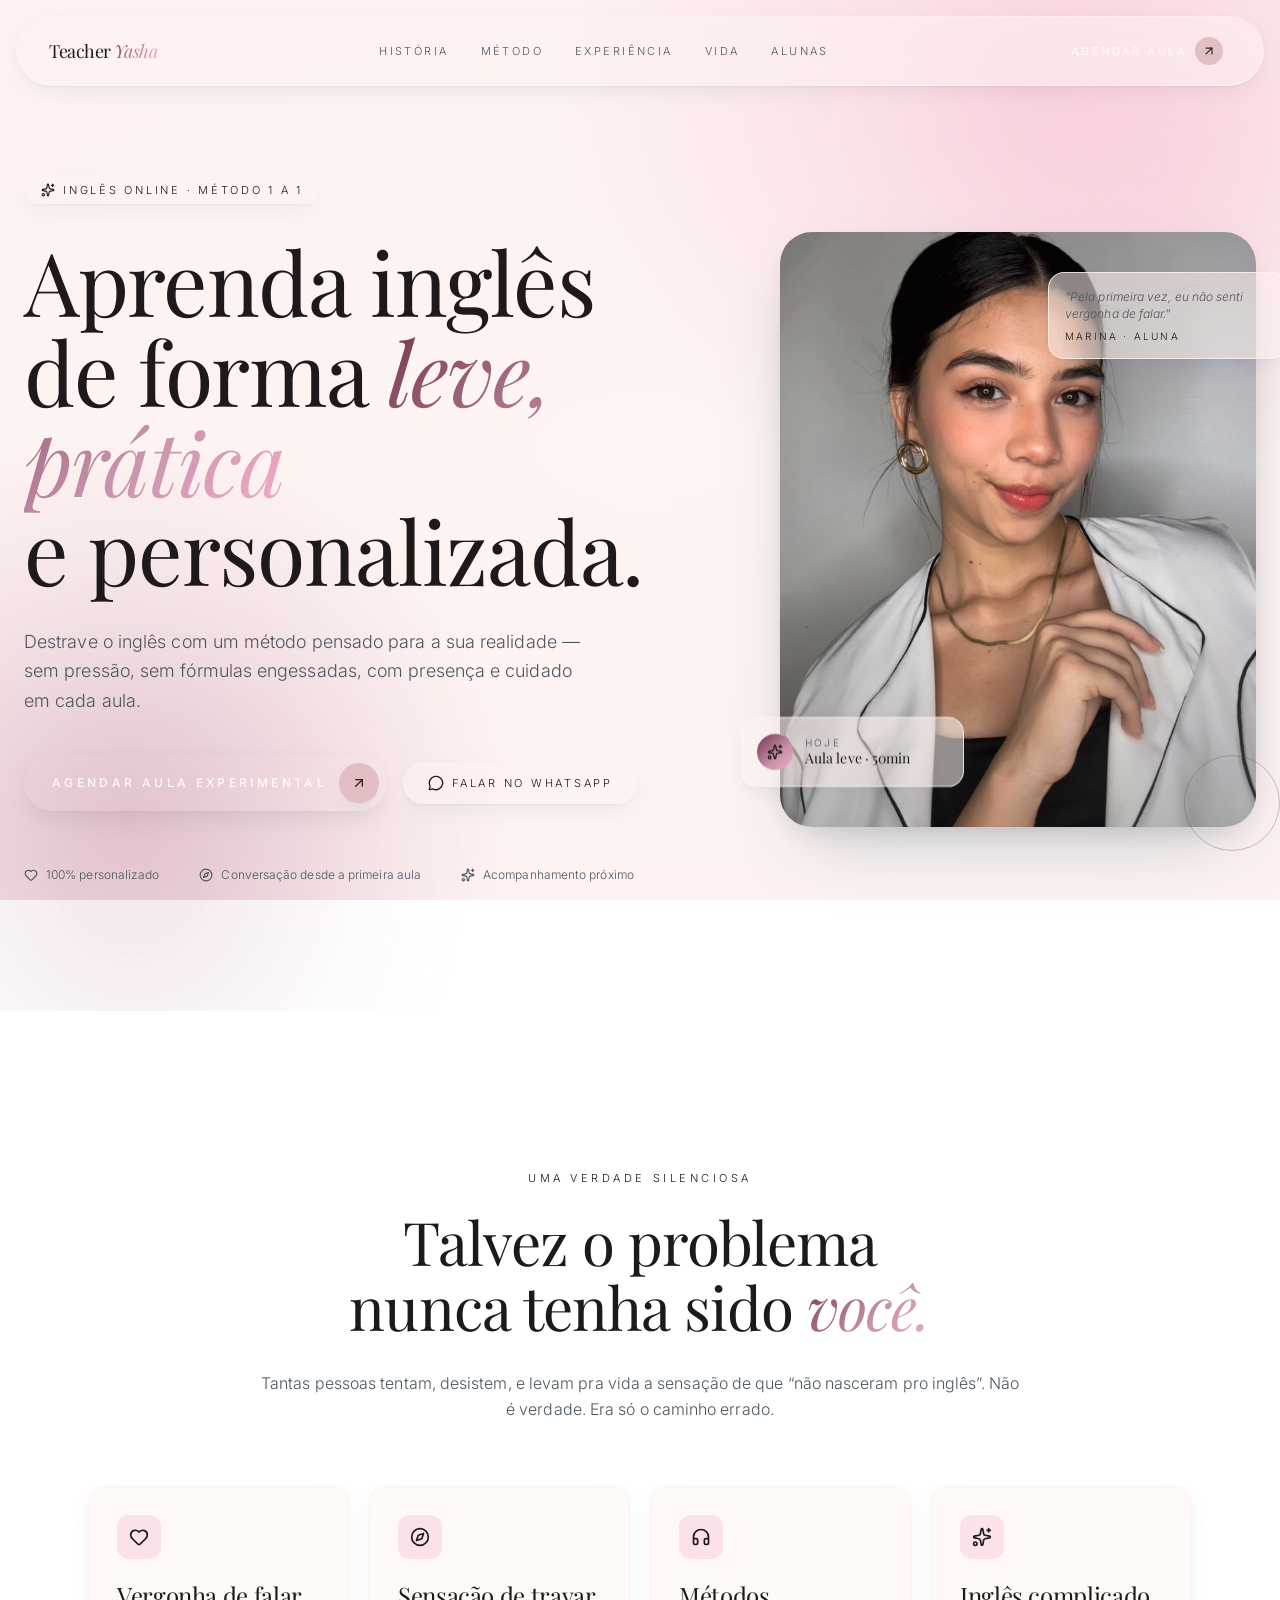
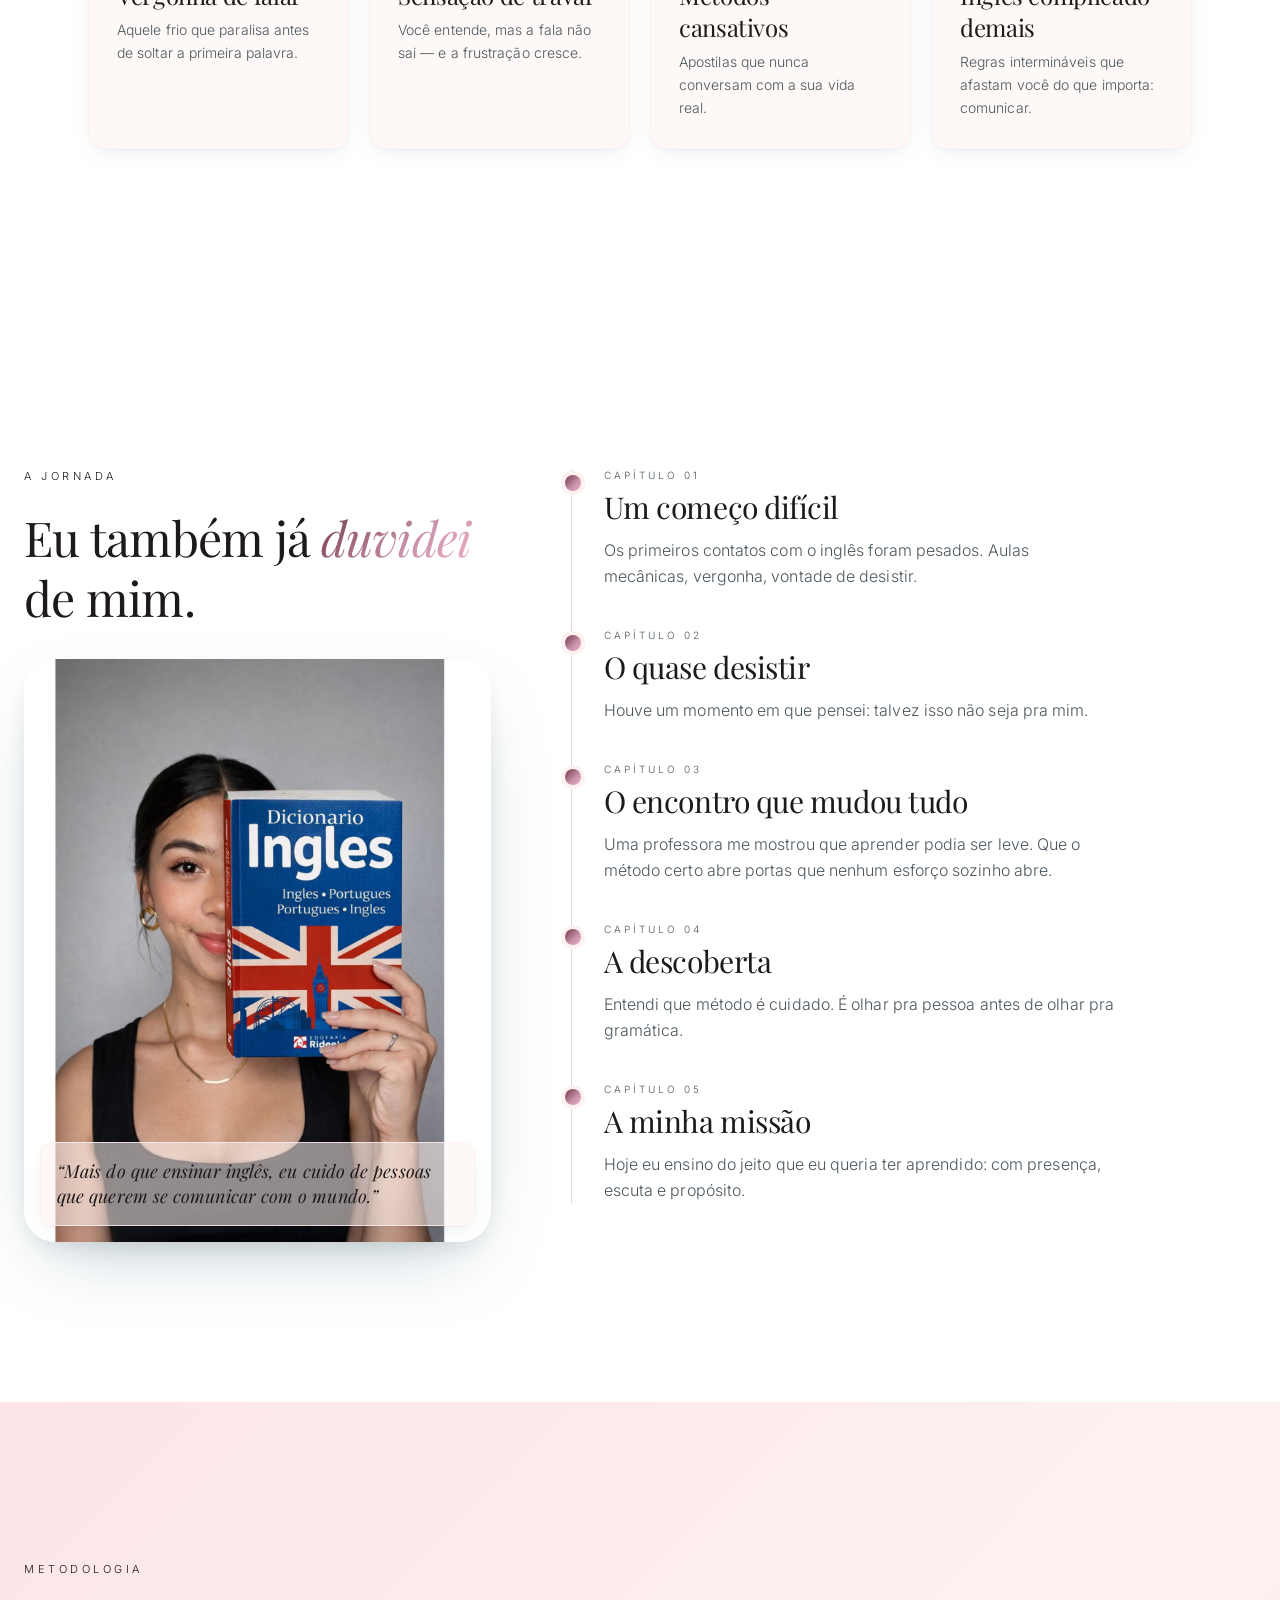
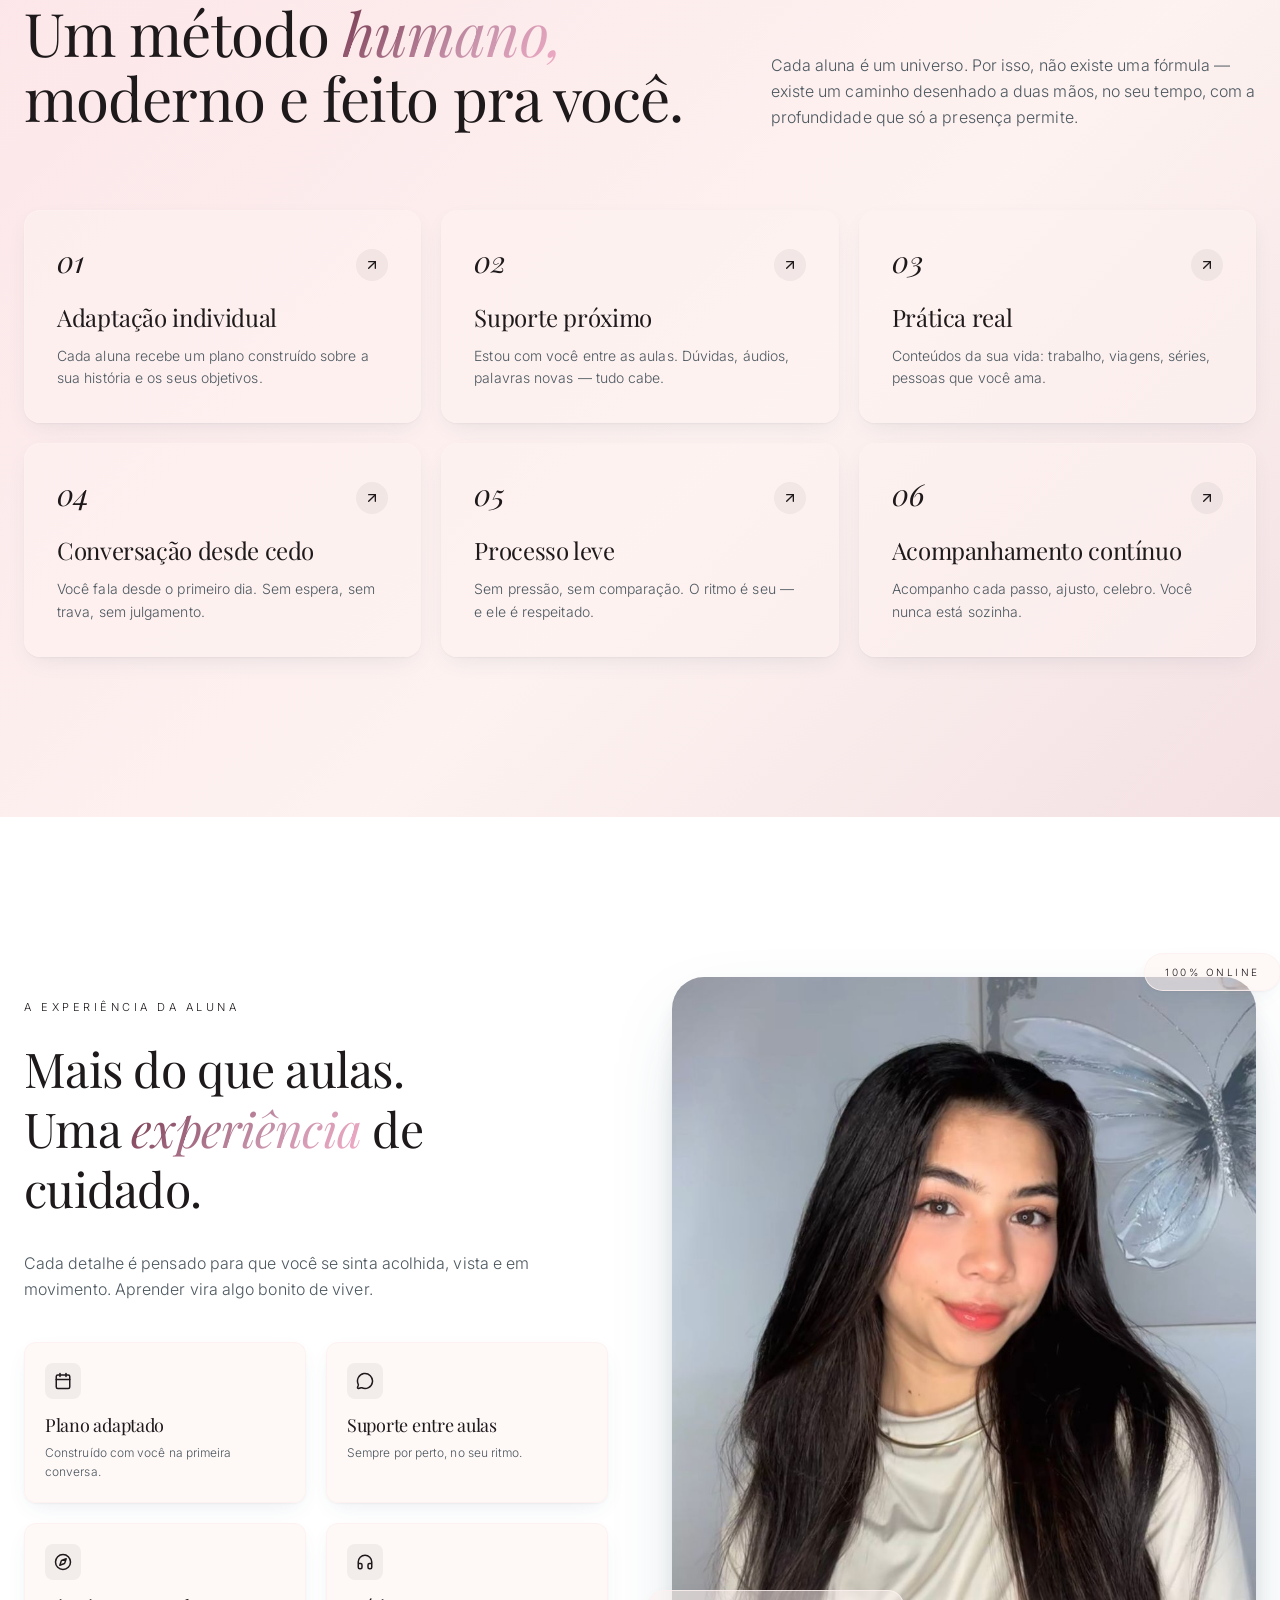
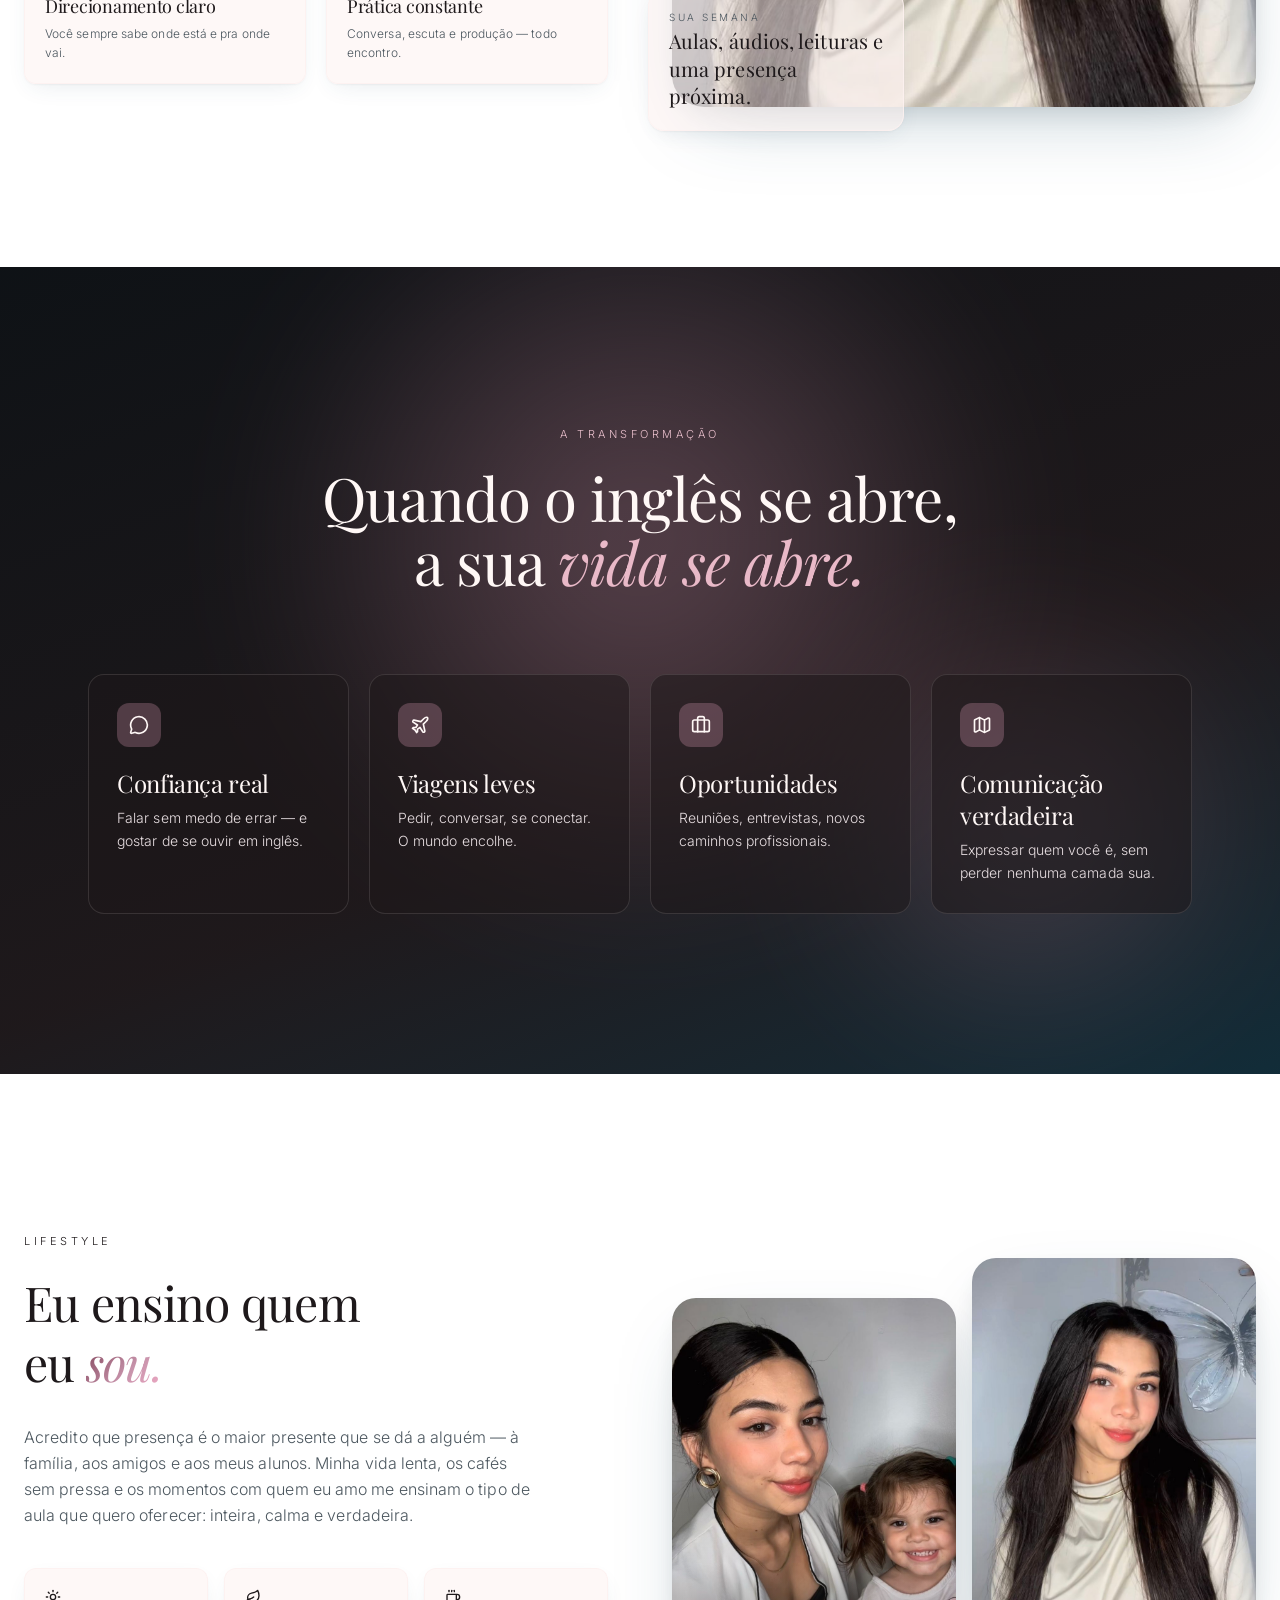
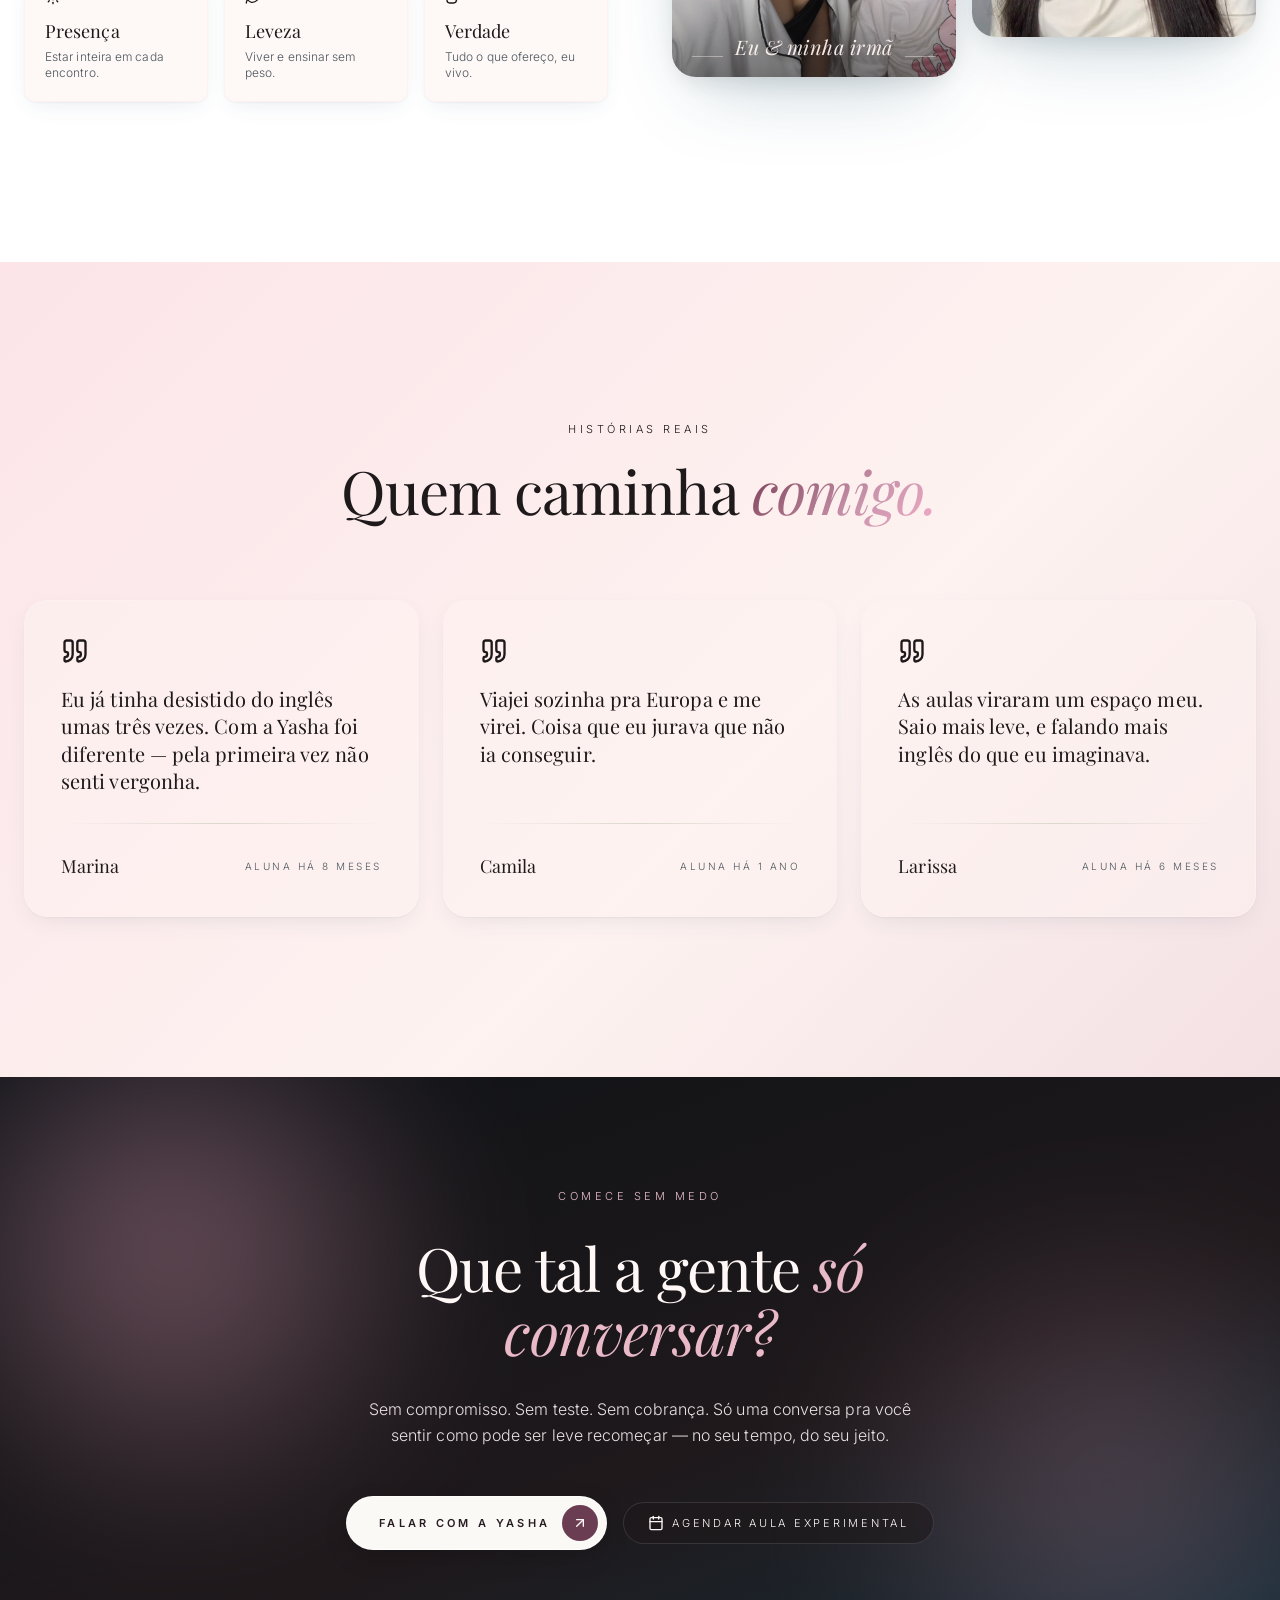
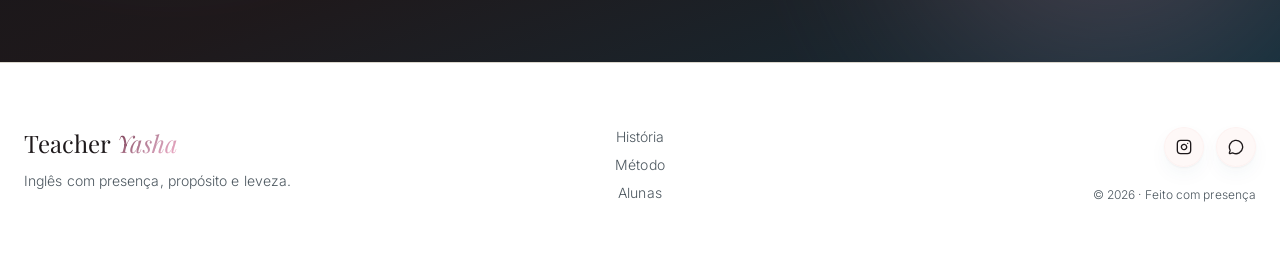
==== commit 5ebd1dfd: "Direciona todos os botões de contato para o WhatsApp da Teacher Yasha" ====
--- a/index.html
+++ b/index.html
@@ -168,7 +168,7 @@
   stroke: #2a2329 !important;
 }
 </style>
-</head><body><main class="min-h-screen text-foreground"><nav class="fixed top-4 left-4 right-4 z-50 glass rounded-full"><div class="max-w-7xl mx-auto px-6 md:px-8 py-3 flex items-center justify-between"><a href="#top" class="font-display text-lg tracking-tight">Teacher <span class="italic text-gradient">Yasha</span></a><div class="hidden md:flex items-center gap-8 text-[11px] uppercase tracking-[0.22em] text-muted-foreground"><a href="#sobre" class="hover:text-foreground transition">História</a><a href="#metodo" class="hover:text-foreground transition">Método</a><a href="#experiencia" class="hover:text-foreground transition">Experiência</a><a href="#vida" class="hover:text-foreground transition">Vida</a><a href="#alunas" class="hover:text-foreground transition">Alunas</a></div><a href="https://wa.me/?text=Oi%20Yasha!%20Quero%20saber%20mais%20sobre%20as%20aulas." target="_blank" rel="noreferrer" class="yasha-dark-cta group flex items-center gap-2 bg-[color:var(--harbor)] text-[color:var(--linen)] rounded-full pl-5 pr-2 py-2 text-[11px] font-medium uppercase tracking-[0.22em] hover:bg-foreground transition-colors shadow-sog">Agendar aula<span class="w-7 h-7 rounded-full bg-[color:var(--blush)] text-foreground grid place-items-center group-hover:rotate-45 transition-transform"><svg xmlns="http://www.w3.org/2000/svg" width="24" height="24" viewBox="0 0 24 24" fill="none" stroke="currentColor" stroke-width="2" stroke-linecap="round" stroke-linejoin="round" class="lucide lucide-arrow-up-right w-3.5 h-3.5" aria-hidden="true"><path d="M7 7h10v10"></path><path d="M7 17 17 7"></path></svg></span></a><button type="button" id="abrir-menu" class="yasha-menu-toggle" aria-label="Abrir menu" aria-expanded="false" aria-controls="menu-mobile">☰</button></div></nav><div id="menu-mobile" class="yasha-mobile-menu" hidden><a href="#sobre">História</a><a href="#metodo">Método</a><a href="#experiencia">Experiência</a><a href="#vida">Vida</a><a href="#alunas">Alunas</a><a href="https://wa.me/?text=Oi%20Yasha!%20Quero%20saber%20mais%20sobre%20as%20aulas." target="_blank" rel="noreferrer">Agendar aula</a></div><section id="top" class="relative pt-36 md:pt-44 pb-24 md:pb-32 overflow-hidden"><div aria-hidden="true" class="pointer-events-none absolute -top-24 -right-32 w-[520px] h-[520px] rounded-full blur-3xl opacity-60" style="background:radial-gradient(closest-side, color-mix(in oklab, var(--blush) 55%, transparent), transparent)"></div><div aria-hidden="true" class="pointer-events-none absolute -bottom-32 -left-32 w-[520px] h-[520px] rounded-full blur-3xl opacity-50" style="background:radial-gradient(closest-side, color-mix(in oklab, var(--mist) 55%, transparent), transparent)"></div><div class="relative max-w-7xl mx-auto px-6 md:px-10 grid md:grid-cols-12 gap-12 md:gap-16 items-center"><div class="md:col-span-7 fade-up"><div class="inline-flex items-center gap-2 glass rounded-full px-4 py-1.5 text-[11px] uppercase tracking-[0.25em] text-[color:var(--harbor)] mb-8"><svg xmlns="http://www.w3.org/2000/svg" width="24" height="24" viewBox="0 0 24 24" fill="none" stroke="currentColor" stroke-width="2" stroke-linecap="round" stroke-linejoin="round" class="lucide lucide-sparkles w-3.5 h-3.5" aria-hidden="true"><path d="M11.017 2.814a1 1 0 0 1 1.966 0l1.051 5.558a2 2 0 0 0 1.594 1.594l5.558 1.051a1 1 0 0 1 0 1.966l-5.558 1.051a2 2 0 0 0-1.594 1.594l-1.051 5.558a1 1 0 0 1-1.966 0l-1.051-5.558a2 2 0 0 0-1.594-1.594l-5.558-1.051a1 1 0 0 1 0-1.966l5.558-1.051a2 2 0 0 0 1.594-1.594z"></path><path d="M20 2v4"></path><path d="M22 4h-4"></path><circle cx="4" cy="20" r="2"></circle></svg>Inglês online · método 1 a 1</div><h1 class="font-display text-[2.7rem] md:text-7xl lg:text-[5.5rem] leading-[1.02] text-foreground">Aprenda inglês <br/>de forma <em class="italic text-gradient">leve, prática</em> <br/>e personalizada.</h1><p class="mt-8 max-w-xl text-base md:text-lg text-muted-foreground leading-relaxed">Destrave o inglês com um método pensado para a sua realidade — sem pressão, sem fórmulas engessadas, com presença e cuidado em cada aula.</p><div class="mt-10 flex flex-wrap items-center gap-4"><a href="https://wa.me/?text=Oi%20Yasha!%20Quero%20saber%20mais%20sobre%20as%20aulas." target="_blank" rel="noreferrer" class="yasha-dark-cta group inline-flex items-center gap-3 bg-[color:var(--harbor)] text-[color:var(--linen)] rounded-full pl-7 pr-2 py-2 hover:bg-foreground transition-all duration-300 shadow-float hover:scale-[1.02] ring-1 ring-[color:var(--harbor)]/20"><span class="text-[12px] font-medium uppercase tracking-[0.28em] py-1.5">Agendar aula experimental</span><span class="w-10 h-10 rounded-full bg-[color:var(--blush)] text-foreground grid place-items-center group-hover:rotate-45 transition-transform duration-300 shadow-soft"><svg xmlns="http://www.w3.org/2000/svg" width="24" height="24" viewBox="0 0 24 24" fill="none" stroke="currentColor" stroke-width="2" stroke-linecap="round" stroke-linejoin="round" class="lucide lucide-arrow-up-right w-4 h-4" aria-hidden="true"><path d="M7 7h10v10"></path><path d="M7 17 17 7"></path></svg></span></a><a href="https://wa.me/?text=Oi%20Yasha!%20Quero%20saber%20mais%20sobre%20as%20aulas." target="_blank" rel="noreferrer" class="inline-flex items-center gap-2 glass rounded-full px-6 py-3 text-[11px] uppercase tracking-[0.25em] hover:text-[color:var(--harbor)] transition"><svg xmlns="http://www.w3.org/2000/svg" width="24" height="24" viewBox="0 0 24 24" fill="none" stroke="currentColor" stroke-width="2" stroke-linecap="round" stroke-linejoin="round" class="lucide lucide-message-circle w-4 h-4" aria-hidden="true"><path d="M2.992 16.342a2 2 0 0 1 .094 1.167l-1.065 3.29a1 1 0 0 0 1.236 1.168l3.413-.998a2 2 0 0 1 1.099.092 10 10 0 1 0-4.777-4.719"></path></svg>Falar no WhatsApp</a></div><div class="mt-14 flex flex-wrap items-center gap-x-10 gap-y-4 text-xs text-muted-foreground"><div class="flex items-center gap-2"><svg xmlns="http://www.w3.org/2000/svg" width="24" height="24" viewBox="0 0 24 24" fill="none" stroke="currentColor" stroke-width="2" stroke-linecap="round" stroke-linejoin="round" class="lucide lucide-heart w-3.5 h-3.5 text-[color:var(--blush)]" aria-hidden="true"><path d="M2 9.5a5.5 5.5 0 0 1 9.591-3.676.56.56 0 0 0 .818 0A5.49 5.49 0 0 1 22 9.5c0 2.29-1.5 4-3 5.5l-5.492 5.313a2 2 0 0 1-3 .019L5 15c-1.5-1.5-3-3.2-3-5.5"></path></svg> 100% personalizado</div><div class="flex items-center gap-2"><svg xmlns="http://www.w3.org/2000/svg" width="24" height="24" viewBox="0 0 24 24" fill="none" stroke="currentColor" stroke-width="2" stroke-linecap="round" stroke-linejoin="round" class="lucide lucide-compass w-3.5 h-3.5 text-[color:var(--harbor)]" aria-hidden="true"><circle cx="12" cy="12" r="10"></circle><path d="m16.24 7.76-1.804 5.411a2 2 0 0 1-1.265 1.265L7.76 16.24l1.804-5.411a2 2 0 0 1 1.265-1.265z"></path></svg> Conversação desde a primeira aula</div><div class="flex items-center gap-2"><svg xmlns="http://www.w3.org/2000/svg" width="24" height="24" viewBox="0 0 24 24" fill="none" stroke="currentColor" stroke-width="2" stroke-linecap="round" stroke-linejoin="round" class="lucide lucide-sparkles w-3.5 h-3.5 text-[color:var(--mist)]" aria-hidden="true"><path d="M11.017 2.814a1 1 0 0 1 1.966 0l1.051 5.558a2 2 0 0 0 1.594 1.594l5.558 1.051a1 1 0 0 1 0 1.966l-5.558 1.051a2 2 0 0 0-1.594 1.594l-1.051 5.558a1 1 0 0 1-1.966 0l-1.051-5.558a2 2 0 0 0-1.594-1.594l-5.558-1.051a1 1 0 0 1 0-1.966l5.558-1.051a2 2 0 0 0 1.594-1.594z"></path><path d="M20 2v4"></path><path d="M22 4h-4"></path><circle cx="4" cy="20" r="2"></circle></svg> Acompanhamento próximo</div></div></div><div class="md:col-span-5 fade-up delay-2"><div class="relative"><div class="relative aspect-[4/5] overflow-hidden rounded-[2rem] shadow-float"><img src="assets/yasha-portrait--EWad3Fw.jpg" alt="Teacher Yasha" class="w-full h-full object-cover"/><div class="absolute inset-0" style="background:linear-gradient(180deg, transparent 60%, rgba(26,26,26,0.25))"></div></div><div class="absolute -left-6 md:-left-10 bottom-10 glass rounded-2xl p-4 w-56 float-slow"><div class="flex items-center gap-3"><div class="w-9 h-9 rounded-full grid place-items-center" style="background:var(--gradient-text)"><svg xmlns="http://www.w3.org/2000/svg" width="24" height="24" viewBox="0 0 24 24" fill="none" stroke="currentColor" stroke-width="2" stroke-linecap="round" stroke-linejoin="round" class="lucide lucide-sparkles w-4 h-4 text-[color:var(--linen)]" aria-hidden="true"><path d="M11.017 2.814a1 1 0 0 1 1.966 0l1.051 5.558a2 2 0 0 0 1.594 1.594l5.558 1.051a1 1 0 0 1 0 1.966l-5.558 1.051a2 2 0 0 0-1.594 1.594l-1.051 5.558a1 1 0 0 1-1.966 0l-1.051-5.558a2 2 0 0 0-1.594-1.594l-5.558-1.051a1 1 0 0 1 0-1.966l5.558-1.051a2 2 0 0 0 1.594-1.594z"></path><path d="M20 2v4"></path><path d="M22 4h-4"></path><circle cx="4" cy="20" r="2"></circle></svg></div><div><p class="text-[10px] uppercase tracking-[0.22em] text-muted-foreground">Hoje</p><p class="text-sm font-display">Aula leve · 50min</p></div></div></div><div class="absolute -right-3 md:-right-8 top-10 glass rounded-2xl p-4 w-60 float-soft"><p class="text-xs italic text-muted-foreground leading-snug">“Pela primeira vez, eu não senti vergonha de falar.”</p><p class="mt-2 text-[10px] uppercase tracking-[0.22em] text-[color:var(--harbor)]">Marina · aluna</p></div><div aria-hidden="true" class="absolute -bottom-6 -right-6 w-24 h-24 rounded-full border border-[color:var(--harbor)]/30"></div></div></div></div></section><section class="relative py-28 md:py-40"><div class="max-w-6xl mx-auto px-6 md:px-10"><div class="text-center max-w-3xl mx-auto mb-16 fade-up"><p class="text-[11px] uppercase tracking-[0.32em] text-[color:var(--harbor)] mb-6">Uma verdade silenciosa</p><h2 class="font-display text-4xl md:text-6xl leading-[1.08]">Talvez o problema <br/> nunca tenha sido <em class="text-gradient">você.</em></h2><p class="mt-8 text-muted-foreground leading-relaxed">Tantas pessoas tentam, desistem, e levam pra vida a sensação de que “não nasceram pro inglês”. Não é verdade. Era só o caminho errado.</p></div><div class="grid sm:grid-cols-2 lg:grid-cols-4 gap-5"><div class="group relative glass rounded-2xl p-7 fade-up hover:-translate-y-1 transition-all duration-500" style="animation-delay:0s"><div class="w-11 h-11 rounded-xl grid place-items-center mb-5" style="background:color-mix(in oklab, var(--blush) 30%, transparent)"><svg xmlns="http://www.w3.org/2000/svg" width="24" height="24" viewBox="0 0 24 24" fill="none" stroke="currentColor" stroke-width="2" stroke-linecap="round" stroke-linejoin="round" class="lucide lucide-heart w-5 h-5 text-[color:var(--harbor)]" aria-hidden="true"><path d="M2 9.5a5.5 5.5 0 0 1 9.591-3.676.56.56 0 0 0 .818 0A5.49 5.49 0 0 1 22 9.5c0 2.29-1.5 4-3 5.5l-5.492 5.313a2 2 0 0 1-3 .019L5 15c-1.5-1.5-3-3.2-3-5.5"></path></svg></div><h3 class="font-display text-2xl mb-2">Vergonha de falar</h3><p class="text-sm text-muted-foreground leading-relaxed">Aquele frio que paralisa antes de soltar a primeira palavra.</p><div aria-hidden="true" class="absolute inset-x-7 bottom-3 h-px bg-gradient-to-r from-transparent via-[color:var(--blush)]/40 to-transparent opacity-0 group-hover:opacity-100 transition"></div></div><div class="group relative glass rounded-2xl p-7 fade-up hover:-translate-y-1 transition-all duration-500" style="animation-delay:0.08s"><div class="w-11 h-11 rounded-xl grid place-items-center mb-5" style="background:color-mix(in oklab, var(--blush) 30%, transparent)"><svg xmlns="http://www.w3.org/2000/svg" width="24" height="24" viewBox="0 0 24 24" fill="none" stroke="currentColor" stroke-width="2" stroke-linecap="round" stroke-linejoin="round" class="lucide lucide-compass w-5 h-5 text-[color:var(--harbor)]" aria-hidden="true"><circle cx="12" cy="12" r="10"></circle><path d="m16.24 7.76-1.804 5.411a2 2 0 0 1-1.265 1.265L7.76 16.24l1.804-5.411a2 2 0 0 1 1.265-1.265z"></path></svg></div><h3 class="font-display text-2xl mb-2">Sensação de travar</h3><p class="text-sm text-muted-foreground leading-relaxed">Você entende, mas a fala não sai — e a frustração cresce.</p><div aria-hidden="true" class="absolute inset-x-7 bottom-3 h-px bg-gradient-to-r from-transparent via-[color:var(--blush)]/40 to-transparent opacity-0 group-hover:opacity-100 transition"></div></div><div class="group relative glass rounded-2xl p-7 fade-up hover:-translate-y-1 transition-all duration-500" style="animation-delay:0.16s"><div class="w-11 h-11 rounded-xl grid place-items-center mb-5" style="background:color-mix(in oklab, var(--blush) 30%, transparent)"><svg xmlns="http://www.w3.org/2000/svg" width="24" height="24" viewBox="0 0 24 24" fill="none" stroke="currentColor" stroke-width="2" stroke-linecap="round" stroke-linejoin="round" class="lucide lucide-headphones w-5 h-5 text-[color:var(--harbor)]" aria-hidden="true"><path d="M3 14h3a2 2 0 0 1 2 2v3a2 2 0 0 1-2 2H5a2 2 0 0 1-2-2v-7a9 9 0 0 1 18 0v7a2 2 0 0 1-2 2h-1a2 2 0 0 1-2-2v-3a2 2 0 0 1 2-2h3"></path></svg></div><h3 class="font-display text-2xl mb-2">Métodos cansativos</h3><p class="text-sm text-muted-foreground leading-relaxed">Apostilas que nunca conversam com a sua vida real.</p><div aria-hidden="true" class="absolute inset-x-7 bottom-3 h-px bg-gradient-to-r from-transparent via-[color:var(--blush)]/40 to-transparent opacity-0 group-hover:opacity-100 transition"></div></div><div class="group relative glass rounded-2xl p-7 fade-up hover:-translate-y-1 transition-all duration-500" style="animation-delay:0.24s"><div class="w-11 h-11 rounded-xl grid place-items-center mb-5" style="background:color-mix(in oklab, var(--blush) 30%, transparent)"><svg xmlns="http://www.w3.org/2000/svg" width="24" height="24" viewBox="0 0 24 24" fill="none" stroke="currentColor" stroke-width="2" stroke-linecap="round" stroke-linejoin="round" class="lucide lucide-sparkles w-5 h-5 text-[color:var(--harbor)]" aria-hidden="true"><path d="M11.017 2.814a1 1 0 0 1 1.966 0l1.051 5.558a2 2 0 0 0 1.594 1.594l5.558 1.051a1 1 0 0 1 0 1.966l-5.558 1.051a2 2 0 0 0-1.594 1.594l-1.051 5.558a1 1 0 0 1-1.966 0l-1.051-5.558a2 2 0 0 0-1.594-1.594l-5.558-1.051a1 1 0 0 1 0-1.966l5.558-1.051a2 2 0 0 0 1.594-1.594z"></path><path d="M20 2v4"></path><path d="M22 4h-4"></path><circle cx="4" cy="20" r="2"></circle></svg></div><h3 class="font-display text-2xl mb-2">Inglês complicado demais</h3><p class="text-sm text-muted-foreground leading-relaxed">Regras intermináveis que afastam você do que importa: comunicar.</p><div aria-hidden="true" class="absolute inset-x-7 bottom-3 h-px bg-gradient-to-r from-transparent via-[color:var(--blush)]/40 to-transparent opacity-0 group-hover:opacity-100 transition"></div></div></div></div></section><section id="sobre" class="relative py-28 md:py-40"><div class="max-w-7xl mx-auto px-6 md:px-10 grid md:grid-cols-12 gap-12 md:gap-20 items-start"><div class="md:col-span-5 md:sticky md:top-32 fade-up"><p class="text-[11px] uppercase tracking-[0.32em] text-[color:var(--harbor)] mb-6">A jornada</p><h2 class="font-display text-4xl md:text-5xl leading-tight mb-8">Eu também já <em class="text-gradient">duvidei</em> de mim.</h2><div class="relative aspect-[4/5] overflow-hidden rounded-[2rem] shadow-float"><img src="assets/yasha-book-FJUB7qEd.jpg" alt="Yasha" class="w-full h-full object-cover"/><div class="absolute bottom-4 left-4 right-4 glass rounded-xl p-4"><p class="font-display italic text-lg leading-snug">“Mais do que ensinar inglês, eu cuido de pessoas que querem se comunicar com o mundo.”</p></div></div></div><div class="md:col-span-7 fade-up delay-2"><ol class="relative border-l border-[color:var(--harbor)]/20 pl-8 space-y-10"><li class="relative"><span class="absolute -left-[39px] top-1.5 w-4 h-4 rounded-full" style="background:var(--gradient-text);box-shadow:0 0 0 4px var(--linen)"></span><p class="text-[10px] uppercase tracking-[0.3em] text-muted-foreground mb-2">Capítulo <!-- -->01</p><h3 class="font-display text-2xl md:text-3xl mb-3">Um começo difícil</h3><p class="text-muted-foreground leading-relaxed max-w-lg">Os primeiros contatos com o inglês foram pesados. Aulas mecânicas, vergonha, vontade de desistir.</p></li><li class="relative"><span class="absolute -left-[39px] top-1.5 w-4 h-4 rounded-full" style="background:var(--gradient-text);box-shadow:0 0 0 4px var(--linen)"></span><p class="text-[10px] uppercase tracking-[0.3em] text-muted-foreground mb-2">Capítulo <!-- -->02</p><h3 class="font-display text-2xl md:text-3xl mb-3">O quase desistir</h3><p class="text-muted-foreground leading-relaxed max-w-lg">Houve um momento em que pensei: talvez isso não seja pra mim.</p></li><li class="relative"><span class="absolute -left-[39px] top-1.5 w-4 h-4 rounded-full" style="background:var(--gradient-text);box-shadow:0 0 0 4px var(--linen)"></span><p class="text-[10px] uppercase tracking-[0.3em] text-muted-foreground mb-2">Capítulo <!-- -->03</p><h3 class="font-display text-2xl md:text-3xl mb-3">O encontro que mudou tudo</h3><p class="text-muted-foreground leading-relaxed max-w-lg">Uma professora me mostrou que aprender podia ser leve. Que o método certo abre portas que nenhum esforço sozinho abre.</p></li><li class="relative"><span class="absolute -left-[39px] top-1.5 w-4 h-4 rounded-full" style="background:var(--gradient-text);box-shadow:0 0 0 4px var(--linen)"></span><p class="text-[10px] uppercase tracking-[0.3em] text-muted-foreground mb-2">Capítulo <!-- -->04</p><h3 class="font-display text-2xl md:text-3xl mb-3">A descoberta</h3><p class="text-muted-foreground leading-relaxed max-w-lg">Entendi que método é cuidado. É olhar pra pessoa antes de olhar pra gramática.</p></li><li class="relative"><span class="absolute -left-[39px] top-1.5 w-4 h-4 rounded-full" style="background:var(--gradient-text);box-shadow:0 0 0 4px var(--linen)"></span><p class="text-[10px] uppercase tracking-[0.3em] text-muted-foreground mb-2">Capítulo <!-- -->05</p><h3 class="font-display text-2xl md:text-3xl mb-3">A minha missão</h3><p class="text-muted-foreground leading-relaxed max-w-lg">Hoje eu ensino do jeito que eu queria ter aprendido: com presença, escuta e propósito.</p></li></ol></div></div></section><section id="metodo" class="relative py-28 md:py-40 bg-soft"><div class="max-w-7xl mx-auto px-6 md:px-10"><div class="grid md:grid-cols-12 gap-12 mb-20"><div class="md:col-span-7 fade-up"><p class="text-[11px] uppercase tracking-[0.32em] text-[color:var(--harbor)] mb-6">Metodologia</p><h2 class="font-display text-4xl md:text-6xl leading-[1.08]">Um método <em class="text-gradient">humano,</em> <br/>moderno e feito pra você.</h2></div><div class="md:col-span-5 fade-up delay-2 flex items-end"><p class="text-muted-foreground leading-relaxed">Cada aluna é um universo. Por isso, não existe uma fórmula — existe um caminho desenhado a duas mãos, no seu tempo, com a profundidade que só a presença permite.</p></div></div><div class="grid md:grid-cols-2 lg:grid-cols-3 gap-5"><div class="group relative glass rounded-2xl p-8 hover:-translate-y-1 transition-all duration-500 fade-up" style="animation-delay:0s"><div class="flex items-baseline justify-between mb-5"><span class="font-display italic text-3xl text-[color:var(--mist)]">01</span><span class="w-8 h-8 rounded-full grid place-items-center bg-foreground/5 group-hover:bg-[color:var(--blush)]/40 transition"><svg xmlns="http://www.w3.org/2000/svg" width="24" height="24" viewBox="0 0 24 24" fill="none" stroke="currentColor" stroke-width="2" stroke-linecap="round" stroke-linejoin="round" class="lucide lucide-arrow-up-right w-4 h-4" aria-hidden="true"><path d="M7 7h10v10"></path><path d="M7 17 17 7"></path></svg></span></div><h3 class="font-display text-2xl mb-3">Adaptação individual</h3><p class="text-sm text-muted-foreground leading-relaxed">Cada aluna recebe um plano construído sobre a sua história e os seus objetivos.</p></div><div class="group relative glass rounded-2xl p-8 hover:-translate-y-1 transition-all duration-500 fade-up" style="animation-delay:0.07s"><div class="flex items-baseline justify-between mb-5"><span class="font-display italic text-3xl text-[color:var(--mist)]">02</span><span class="w-8 h-8 rounded-full grid place-items-center bg-foreground/5 group-hover:bg-[color:var(--blush)]/40 transition"><svg xmlns="http://www.w3.org/2000/svg" width="24" height="24" viewBox="0 0 24 24" fill="none" stroke="currentColor" stroke-width="2" stroke-linecap="round" stroke-linejoin="round" class="lucide lucide-arrow-up-right w-4 h-4" aria-hidden="true"><path d="M7 7h10v10"></path><path d="M7 17 17 7"></path></svg></span></div><h3 class="font-display text-2xl mb-3">Suporte próximo</h3><p class="text-sm text-muted-foreground leading-relaxed">Estou com você entre as aulas. Dúvidas, áudios, palavras novas — tudo cabe.</p></div><div class="group relative glass rounded-2xl p-8 hover:-translate-y-1 transition-all duration-500 fade-up" style="animation-delay:0.14s"><div class="flex items-baseline justify-between mb-5"><span class="font-display italic text-3xl text-[color:var(--mist)]">03</span><span class="w-8 h-8 rounded-full grid place-items-center bg-foreground/5 group-hover:bg-[color:var(--blush)]/40 transition"><svg xmlns="http://www.w3.org/2000/svg" width="24" height="24" viewBox="0 0 24 24" fill="none" stroke="currentColor" stroke-width="2" stroke-linecap="round" stroke-linejoin="round" class="lucide lucide-arrow-up-right w-4 h-4" aria-hidden="true"><path d="M7 7h10v10"></path><path d="M7 17 17 7"></path></svg></span></div><h3 class="font-display text-2xl mb-3">Prática real</h3><p class="text-sm text-muted-foreground leading-relaxed">Conteúdos da sua vida: trabalho, viagens, séries, pessoas que você ama.</p></div><div class="group relative glass rounded-2xl p-8 hover:-translate-y-1 transition-all duration-500 fade-up" style="animation-delay:0.21000000000000002s"><div class="flex items-baseline justify-between mb-5"><span class="font-display italic text-3xl text-[color:var(--mist)]">04</span><span class="w-8 h-8 rounded-full grid place-items-center bg-foreground/5 group-hover:bg-[color:var(--blush)]/40 transition"><svg xmlns="http://www.w3.org/2000/svg" width="24" height="24" viewBox="0 0 24 24" fill="none" stroke="currentColor" stroke-width="2" stroke-linecap="round" stroke-linejoin="round" class="lucide lucide-arrow-up-right w-4 h-4" aria-hidden="true"><path d="M7 7h10v10"></path><path d="M7 17 17 7"></path></svg></span></div><h3 class="font-display text-2xl mb-3">Conversação desde cedo</h3><p class="text-sm text-muted-foreground leading-relaxed">Você fala desde o primeiro dia. Sem espera, sem trava, sem julgamento.</p></div><div class="group relative glass rounded-2xl p-8 hover:-translate-y-1 transition-all duration-500 fade-up" style="animation-delay:0.28s"><div class="flex items-baseline justify-between mb-5"><span class="font-display italic text-3xl text-[color:var(--mist)]">05</span><span class="w-8 h-8 rounded-full grid place-items-center bg-foreground/5 group-hover:bg-[color:var(--blush)]/40 transition"><svg xmlns="http://www.w3.org/2000/svg" width="24" height="24" viewBox="0 0 24 24" fill="none" stroke="currentColor" stroke-width="2" stroke-linecap="round" stroke-linejoin="round" class="lucide lucide-arrow-up-right w-4 h-4" aria-hidden="true"><path d="M7 7h10v10"></path><path d="M7 17 17 7"></path></svg></span></div><h3 class="font-display text-2xl mb-3">Processo leve</h3><p class="text-sm text-muted-foreground leading-relaxed">Sem pressão, sem comparação. O ritmo é seu — e ele é respeitado.</p></div><div class="group relative glass rounded-2xl p-8 hover:-translate-y-1 transition-all duration-500 fade-up" style="animation-delay:0.35000000000000003s"><div class="flex items-baseline justify-between mb-5"><span class="font-display italic text-3xl text-[color:var(--mist)]">06</span><span class="w-8 h-8 rounded-full grid place-items-center bg-foreground/5 group-hover:bg-[color:var(--blush)]/40 transition"><svg xmlns="http://www.w3.org/2000/svg" width="24" height="24" viewBox="0 0 24 24" fill="none" stroke="currentColor" stroke-width="2" stroke-linecap="round" stroke-linejoin="round" class="lucide lucide-arrow-up-right w-4 h-4" aria-hidden="true"><path d="M7 7h10v10"></path><path d="M7 17 17 7"></path></svg></span></div><h3 class="font-display text-2xl mb-3">Acompanhamento contínuo</h3><p class="text-sm text-muted-foreground leading-relaxed">Acompanho cada passo, ajusto, celebro. Você nunca está sozinha.</p></div></div></div></section><section id="experiencia" class="relative py-28 md:py-40"><div class="max-w-7xl mx-auto px-6 md:px-10 grid md:grid-cols-12 gap-12 md:gap-16 items-center"><div class="md:col-span-6 fade-up"><p class="text-[11px] uppercase tracking-[0.32em] text-[color:var(--harbor)] mb-6">A experiência da aluna</p><h2 class="font-display text-4xl md:text-5xl leading-tight mb-8">Mais do que aulas. <br/> Uma <em class="text-gradient">experiência</em> de cuidado.</h2><p class="text-muted-foreground leading-relaxed mb-10 max-w-lg">Cada detalhe é pensado para que você se sinta acolhida, vista e em movimento. Aprender vira algo bonito de viver.</p><div class="grid sm:grid-cols-2 gap-5"><div class="glass rounded-xl p-5"><div class="w-9 h-9 rounded-lg grid place-items-center mb-3 bg-foreground/5"><svg xmlns="http://www.w3.org/2000/svg" width="24" height="24" viewBox="0 0 24 24" fill="none" stroke="currentColor" stroke-width="2" stroke-linecap="round" stroke-linejoin="round" class="lucide lucide-calendar w-4.5 h-4.5 text-[color:var(--harbor)]" aria-hidden="true"><path d="M8 2v4"></path><path d="M16 2v4"></path><rect width="18" height="18" x="3" y="4" rx="2"></rect><path d="M3 10h18"></path></svg></div><h4 class="font-display text-lg mb-1">Plano adaptado</h4><p class="text-xs text-muted-foreground leading-relaxed">Construído com você na primeira conversa.</p></div><div class="glass rounded-xl p-5"><div class="w-9 h-9 rounded-lg grid place-items-center mb-3 bg-foreground/5"><svg xmlns="http://www.w3.org/2000/svg" width="24" height="24" viewBox="0 0 24 24" fill="none" stroke="currentColor" stroke-width="2" stroke-linecap="round" stroke-linejoin="round" class="lucide lucide-message-circle w-4.5 h-4.5 text-[color:var(--harbor)]" aria-hidden="true"><path d="M2.992 16.342a2 2 0 0 1 .094 1.167l-1.065 3.29a1 1 0 0 0 1.236 1.168l3.413-.998a2 2 0 0 1 1.099.092 10 10 0 1 0-4.777-4.719"></path></svg></div><h4 class="font-display text-lg mb-1">Suporte entre aulas</h4><p class="text-xs text-muted-foreground leading-relaxed">Sempre por perto, no seu ritmo.</p></div><div class="glass rounded-xl p-5"><div class="w-9 h-9 rounded-lg grid place-items-center mb-3 bg-foreground/5"><svg xmlns="http://www.w3.org/2000/svg" width="24" height="24" viewBox="0 0 24 24" fill="none" stroke="currentColor" stroke-width="2" stroke-linecap="round" stroke-linejoin="round" class="lucide lucide-compass w-4.5 h-4.5 text-[color:var(--harbor)]" aria-hidden="true"><circle cx="12" cy="12" r="10"></circle><path d="m16.24 7.76-1.804 5.411a2 2 0 0 1-1.265 1.265L7.76 16.24l1.804-5.411a2 2 0 0 1 1.265-1.265z"></path></svg></div><h4 class="font-display text-lg mb-1">Direcionamento claro</h4><p class="text-xs text-muted-foreground leading-relaxed">Você sempre sabe onde está e pra onde vai.</p></div><div class="glass rounded-xl p-5"><div class="w-9 h-9 rounded-lg grid place-items-center mb-3 bg-foreground/5"><svg xmlns="http://www.w3.org/2000/svg" width="24" height="24" viewBox="0 0 24 24" fill="none" stroke="currentColor" stroke-width="2" stroke-linecap="round" stroke-linejoin="round" class="lucide lucide-headphones w-4.5 h-4.5 text-[color:var(--harbor)]" aria-hidden="true"><path d="M3 14h3a2 2 0 0 1 2 2v3a2 2 0 0 1-2 2H5a2 2 0 0 1-2-2v-7a9 9 0 0 1 18 0v7a2 2 0 0 1-2 2h-1a2 2 0 0 1-2-2v-3a2 2 0 0 1 2-2h3"></path></svg></div><h4 class="font-display text-lg mb-1">Prática constante</h4><p class="text-xs text-muted-foreground leading-relaxed">Conversa, escuta e produção — todo encontro.</p></div></div></div><div class="md:col-span-6 fade-up delay-2"><div class="relative"><div class="aspect-[4/5] overflow-hidden rounded-[2rem] shadow-float"><img src="assets/yasha-lifestyle-ir5b4ZoR.jpg" alt="Experiência" class="w-full h-full object-cover"/></div><div class="absolute -bottom-6 -left-6 glass rounded-2xl p-5 w-64 float-soft"><p class="text-[10px] uppercase tracking-[0.25em] text-muted-foreground mb-1">Sua semana</p><p class="font-display text-xl leading-snug">Aulas, áudios, leituras e uma presença próxima.</p></div><div class="absolute -top-6 -right-6 glass rounded-full px-5 py-3 shadow-soft float-slow"><p class="text-[10px] uppercase tracking-[0.25em] text-[color:var(--harbor)]">100% online</p></div></div></div></div></section><section class="relative py-28 md:py-40 bg-night text-[color:var(--linen)] yasha-dark-panel overflow-hidden"><div aria-hidden="true" class="absolute -top-32 left-1/2 -translate-x-1/2 w-[800px] h-[800px] rounded-full blur-3xl opacity-30" style="background:radial-gradient(closest-side, var(--blush), transparent)"></div><div aria-hidden="true" class="absolute bottom-0 right-0 w-[500px] h-[500px] rounded-full blur-3xl opacity-25" style="background:radial-gradient(closest-side, var(--mist), transparent)"></div><div class="relative max-w-6xl mx-auto px-6 md:px-10"><div class="text-center max-w-3xl mx-auto mb-20 fade-up"><p class="text-[11px] uppercase tracking-[0.32em] text-[color:var(--blush)] mb-6">A transformação</p><h2 class="font-display text-4xl md:text-6xl leading-[1.08]">Quando o inglês se abre, <br/> a sua <em class="italic text-[color:var(--blush)]">vida se abre.</em></h2></div><div class="grid sm:grid-cols-2 lg:grid-cols-4 gap-5"><div class="glass-dark rounded-2xl p-7 fade-up hover:-translate-y-1 transition-all duration-500" style="animation-delay:0s"><div class="w-11 h-11 rounded-xl grid place-items-center mb-5" style="background:color-mix(in oklab, var(--blush) 25%, transparent)"><svg xmlns="http://www.w3.org/2000/svg" width="24" height="24" viewBox="0 0 24 24" fill="none" stroke="currentColor" stroke-width="2" stroke-linecap="round" stroke-linejoin="round" class="lucide lucide-message-circle w-5 h-5 text-[color:var(--blush)]" aria-hidden="true"><path d="M2.992 16.342a2 2 0 0 1 .094 1.167l-1.065 3.29a1 1 0 0 0 1.236 1.168l3.413-.998a2 2 0 0 1 1.099.092 10 10 0 1 0-4.777-4.719"></path></svg></div><h3 class="font-display text-2xl mb-2 text-[color:var(--linen)]">Confiança real</h3><p class="text-sm text-[color:var(--linen)]/70 leading-relaxed">Falar sem medo de errar — e gostar de se ouvir em inglês.</p></div><div class="glass-dark rounded-2xl p-7 fade-up hover:-translate-y-1 transition-all duration-500" style="animation-delay:0.08s"><div class="w-11 h-11 rounded-xl grid place-items-center mb-5" style="background:color-mix(in oklab, var(--blush) 25%, transparent)"><svg xmlns="http://www.w3.org/2000/svg" width="24" height="24" viewBox="0 0 24 24" fill="none" stroke="currentColor" stroke-width="2" stroke-linecap="round" stroke-linejoin="round" class="lucide lucide-plane w-5 h-5 text-[color:var(--blush)]" aria-hidden="true"><path d="M17.8 19.2 16 11l3.5-3.5C21 6 21.5 4 21 3c-1-.5-3 0-4.5 1.5L13 8 4.8 6.2c-.5-.1-.9.1-1.1.5l-.3.5c-.2.5-.1 1 .3 1.3L9 12l-2 3H4l-1 1 3 2 2 3 1-1v-3l3-2 3.5 5.3c.3.4.8.5 1.3.3l.5-.2c.4-.3.6-.7.5-1.2z"></path></svg></div><h3 class="font-display text-2xl mb-2 text-[color:var(--linen)]">Viagens leves</h3><p class="text-sm text-[color:var(--linen)]/70 leading-relaxed">Pedir, conversar, se conectar. O mundo encolhe.</p></div><div class="glass-dark rounded-2xl p-7 fade-up hover:-translate-y-1 transition-all duration-500" style="animation-delay:0.16s"><div class="w-11 h-11 rounded-xl grid place-items-center mb-5" style="background:color-mix(in oklab, var(--blush) 25%, transparent)"><svg xmlns="http://www.w3.org/2000/svg" width="24" height="24" viewBox="0 0 24 24" fill="none" stroke="currentColor" stroke-width="2" stroke-linecap="round" stroke-linejoin="round" class="lucide lucide-briefcase w-5 h-5 text-[color:var(--blush)]" aria-hidden="true"><path d="M16 20V4a2 2 0 0 0-2-2h-4a2 2 0 0 0-2 2v16"></path><rect width="20" height="14" x="2" y="6" rx="2"></rect></svg></div><h3 class="font-display text-2xl mb-2 text-[color:var(--linen)]">Oportunidades</h3><p class="text-sm text-[color:var(--linen)]/70 leading-relaxed">Reuniões, entrevistas, novos caminhos profissionais.</p></div><div class="glass-dark rounded-2xl p-7 fade-up hover:-translate-y-1 transition-all duration-500" style="animation-delay:0.24s"><div class="w-11 h-11 rounded-xl grid place-items-center mb-5" style="background:color-mix(in oklab, var(--blush) 25%, transparent)"><svg xmlns="http://www.w3.org/2000/svg" width="24" height="24" viewBox="0 0 24 24" fill="none" stroke="currentColor" stroke-width="2" stroke-linecap="round" stroke-linejoin="round" class="lucide lucide-map w-5 h-5 text-[color:var(--blush)]" aria-hidden="true"><path d="M14.106 5.553a2 2 0 0 0 1.788 0l3.659-1.83A1 1 0 0 1 21 4.619v12.764a1 1 0 0 1-.553.894l-4.553 2.277a2 2 0 0 1-1.788 0l-4.212-2.106a2 2 0 0 0-1.788 0l-3.659 1.83A1 1 0 0 1 3 19.381V6.618a1 1 0 0 1 .553-.894l4.553-2.277a2 2 0 0 1 1.788 0z"></path><path d="M15 5.764v15"></path><path d="M9 3.236v15"></path></svg></div><h3 class="font-display text-2xl mb-2 text-[color:var(--linen)]">Comunicação verdadeira</h3><p class="text-sm text-[color:var(--linen)]/70 leading-relaxed">Expressar quem você é, sem perder nenhuma camada sua.</p></div></div></div></section><section id="vida" class="relative py-28 md:py-40"><div class="max-w-7xl mx-auto px-6 md:px-10 grid md:grid-cols-12 gap-12 md:gap-16 items-center"><div class="md:col-span-6 order-2 md:order-1 fade-up"><p class="text-[11px] uppercase tracking-[0.32em] text-[color:var(--harbor)] mb-6">Lifestyle</p><h2 class="font-display text-4xl md:text-5xl leading-tight mb-8">Eu ensino quem <br/> eu <em class="text-gradient">sou.</em></h2><p class="text-muted-foreground leading-relaxed max-w-lg mb-10">Acredito que presença é o maior presente que se dá a alguém — à família, aos amigos e aos meus alunos. Minha vida lenta, os cafés sem pressa e os momentos com quem eu amo me ensinam o tipo de aula que quero oferecer: inteira, calma e verdadeira.</p><div class="grid sm:grid-cols-3 gap-4"><div class="glass rounded-xl p-5"><svg xmlns="http://www.w3.org/2000/svg" width="24" height="24" viewBox="0 0 24 24" fill="none" stroke="currentColor" stroke-width="2" stroke-linecap="round" stroke-linejoin="round" class="lucide lucide-sun w-4 h-4 text-[color:var(--harbor)] mb-3" aria-hidden="true"><circle cx="12" cy="12" r="4"></circle><path d="M12 2v2"></path><path d="M12 20v2"></path><path d="m4.93 4.93 1.41 1.41"></path><path d="m17.66 17.66 1.41 1.41"></path><path d="M2 12h2"></path><path d="M20 12h2"></path><path d="m6.34 17.66-1.41 1.41"></path><path d="m19.07 4.93-1.41 1.41"></path></svg><p class="font-display text-lg">Presença</p><p class="text-xs text-muted-foreground mt-1">Estar inteira em cada encontro.</p></div><div class="glass rounded-xl p-5"><svg xmlns="http://www.w3.org/2000/svg" width="24" height="24" viewBox="0 0 24 24" fill="none" stroke="currentColor" stroke-width="2" stroke-linecap="round" stroke-linejoin="round" class="lucide lucide-leaf w-4 h-4 text-[color:var(--harbor)] mb-3" aria-hidden="true"><path d="M11 20A7 7 0 0 1 9.8 6.1C15.5 5 17 4.48 19 2c1 2 2 4.18 2 8 0 5.5-4.78 10-10 10Z"></path><path d="M2 21c0-3 1.85-5.36 5.08-6C9.5 14.52 12 13 13 12"></path></svg><p class="font-display text-lg">Leveza</p><p class="text-xs text-muted-foreground mt-1">Viver e ensinar sem peso.</p></div><div class="glass rounded-xl p-5"><svg xmlns="http://www.w3.org/2000/svg" width="24" height="24" viewBox="0 0 24 24" fill="none" stroke="currentColor" stroke-width="2" stroke-linecap="round" stroke-linejoin="round" class="lucide lucide-coffee w-4 h-4 text-[color:var(--harbor)] mb-3" aria-hidden="true"><path d="M10 2v2"></path><path d="M14 2v2"></path><path d="M16 8a1 1 0 0 1 1 1v8a4 4 0 0 1-4 4H7a4 4 0 0 1-4-4V9a1 1 0 0 1 1-1h14a4 4 0 1 1 0 8h-1"></path><path d="M6 2v2"></path></svg><p class="font-display text-lg">Verdade</p><p class="text-xs text-muted-foreground mt-1">Tudo o que ofereço, eu vivo.</p></div></div></div><div class="md:col-span-6 order-1 md:order-2 fade-up delay-2"><div class="grid grid-cols-2 gap-4"><div class="relative aspect-[3/4] overflow-hidden rounded-[1.5rem] mt-10 shadow-float group"><img src="assets/yasha-sister-D5FQzyzQ.jpg" alt="Yasha com a irmã" class="w-full h-full object-cover"/><div aria-hidden="true" class="absolute inset-x-0 bottom-0 h-1/2 pointer-events-none" style="background:linear-gradient(180deg, transparent 0%, rgba(26,26,26,0.05) 40%, rgba(26,26,26,0.55) 100%)"></div><div class="absolute left-5 right-5 bottom-5 flex items-end gap-3"><span aria-hidden="true" class="h-px flex-1 bg-[color:var(--linen)]/40"></span><p class="font-display italic text-[color:var(--linen)]/95 text-lg md:text-xl leading-none tracking-wide drop-shadow-[0_2px_8px_rgba(0,0,0,0.35)]">Eu &amp; minha irmã</p><span aria-hidden="true" class="h-px flex-1 bg-[color:var(--linen)]/40"></span></div></div><div class="aspect-[3/4] overflow-hidden rounded-[1.5rem] shadow-float"><img src="assets/yasha-lifestyle-ir5b4ZoR.jpg" alt="Lifestyle" class="w-full h-full object-cover"/></div></div></div></div></section><section id="alunas" class="relative py-28 md:py-40 bg-soft"><div class="max-w-7xl mx-auto px-6 md:px-10"><div class="text-center mb-20 fade-up"><p class="text-[11px] uppercase tracking-[0.32em] text-[color:var(--harbor)] mb-6">Histórias reais</p><h2 class="font-display text-4xl md:text-6xl">Quem caminha <em class="text-gradient">comigo.</em></h2></div><div class="grid md:grid-cols-3 gap-6"><div class="glass rounded-3xl p-9 flex flex-col fade-up shadow-soft hover:-translate-y-1 transition-all duration-500" style="animation-delay:0s"><svg xmlns="http://www.w3.org/2000/svg" width="24" height="24" viewBox="0 0 24 24" fill="none" stroke="currentColor" stroke-width="2" stroke-linecap="round" stroke-linejoin="round" class="lucide lucide-quote w-7 h-7 text-[color:var(--blush)] mb-5" aria-hidden="true"><path d="M16 3a2 2 0 0 0-2 2v6a2 2 0 0 0 2 2 1 1 0 0 1 1 1v1a2 2 0 0 1-2 2 1 1 0 0 0-1 1v2a1 1 0 0 0 1 1 6 6 0 0 0 6-6V5a2 2 0 0 0-2-2z"></path><path d="M5 3a2 2 0 0 0-2 2v6a2 2 0 0 0 2 2 1 1 0 0 1 1 1v1a2 2 0 0 1-2 2 1 1 0 0 0-1 1v2a1 1 0 0 0 1 1 6 6 0 0 0 6-6V5a2 2 0 0 0-2-2z"></path></svg><p class="font-display text-xl leading-snug text-foreground flex-1">Eu já tinha desistido do inglês umas três vezes. Com a Yasha foi diferente — pela primeira vez não senti vergonha.</p><div class="hairline my-7"></div><div class="flex items-center justify-between"><p class="font-display text-lg">Marina</p><p class="text-[10px] uppercase tracking-[0.25em] text-muted-foreground">Aluna há 8 meses</p></div></div><div class="glass rounded-3xl p-9 flex flex-col fade-up shadow-soft hover:-translate-y-1 transition-all duration-500" style="animation-delay:0.1s"><svg xmlns="http://www.w3.org/2000/svg" width="24" height="24" viewBox="0 0 24 24" fill="none" stroke="currentColor" stroke-width="2" stroke-linecap="round" stroke-linejoin="round" class="lucide lucide-quote w-7 h-7 text-[color:var(--blush)] mb-5" aria-hidden="true"><path d="M16 3a2 2 0 0 0-2 2v6a2 2 0 0 0 2 2 1 1 0 0 1 1 1v1a2 2 0 0 1-2 2 1 1 0 0 0-1 1v2a1 1 0 0 0 1 1 6 6 0 0 0 6-6V5a2 2 0 0 0-2-2z"></path><path d="M5 3a2 2 0 0 0-2 2v6a2 2 0 0 0 2 2 1 1 0 0 1 1 1v1a2 2 0 0 1-2 2 1 1 0 0 0-1 1v2a1 1 0 0 0 1 1 6 6 0 0 0 6-6V5a2 2 0 0 0-2-2z"></path></svg><p class="font-display text-xl leading-snug text-foreground flex-1">Viajei sozinha pra Europa e me virei. Coisa que eu jurava que não ia conseguir.</p><div class="hairline my-7"></div><div class="flex items-center justify-between"><p class="font-display text-lg">Camila</p><p class="text-[10px] uppercase tracking-[0.25em] text-muted-foreground">Aluna há 1 ano</p></div></div><div class="glass rounded-3xl p-9 flex flex-col fade-up shadow-soft hover:-translate-y-1 transition-all duration-500" style="animation-delay:0.2s"><svg xmlns="http://www.w3.org/2000/svg" width="24" height="24" viewBox="0 0 24 24" fill="none" stroke="currentColor" stroke-width="2" stroke-linecap="round" stroke-linejoin="round" class="lucide lucide-quote w-7 h-7 text-[color:var(--blush)] mb-5" aria-hidden="true"><path d="M16 3a2 2 0 0 0-2 2v6a2 2 0 0 0 2 2 1 1 0 0 1 1 1v1a2 2 0 0 1-2 2 1 1 0 0 0-1 1v2a1 1 0 0 0 1 1 6 6 0 0 0 6-6V5a2 2 0 0 0-2-2z"></path><path d="M5 3a2 2 0 0 0-2 2v6a2 2 0 0 0 2 2 1 1 0 0 1 1 1v1a2 2 0 0 1-2 2 1 1 0 0 0-1 1v2a1 1 0 0 0 1 1 6 6 0 0 0 6-6V5a2 2 0 0 0-2-2z"></path></svg><p class="font-display text-xl leading-snug text-foreground flex-1">As aulas viraram um espaço meu. Saio mais leve, e falando mais inglês do que eu imaginava.</p><div class="hairline my-7"></div><div class="flex items-center justify-between"><p class="font-display text-lg">Larissa</p><p class="text-[10px] uppercase tracking-[0.25em] text-muted-foreground">Aluna há 6 meses</p></div></div></div></div></section><section class="relative py-28 md:py-44 overflow-hidden yasha-final-cta"><div aria-hidden="true" class="absolute inset-0 bg-night"></div><div aria-hidden="true" class="absolute -top-32 -left-32 w-[600px] h-[600px] rounded-full blur-3xl opacity-40" style="background:radial-gradient(closest-side, var(--blush), transparent)"></div><div aria-hidden="true" class="absolute -bottom-32 -right-32 w-[600px] h-[600px] rounded-full blur-3xl opacity-30" style="background:radial-gradient(closest-side, var(--mist), transparent)"></div><div class="relative max-w-3xl mx-auto px-6 md:px-10 text-center fade-up text-[color:var(--linen)] yasha-final-content"><p class="text-[11px] uppercase tracking-[0.32em] text-[color:var(--blush)] mb-8">Comece sem medo</p><h2 class="font-display text-4xl md:text-6xl leading-[1.08] mb-8">Que tal a gente <em class="italic text-[color:var(--blush)]">só conversar?</em></h2><p class="text-[color:var(--linen)]/75 max-w-xl mx-auto mb-12 leading-relaxed">Sem compromisso. Sem teste. Sem cobrança. Só uma conversa pra você sentir como pode ser leve recomeçar — no seu tempo, do seu jeito.</p><div class="flex flex-wrap items-center justify-center gap-4"><a href="https://wa.me/?text=Oi%20Yasha!%20Quero%20saber%20mais%20sobre%20as%20aulas." target="_blank" rel="noreferrer" class="group inline-flex items-center gap-3 bg-[color:var(--linen)] text-foreground yasha-primary-cta rounded-full pl-8 pr-2 py-2 hover:bg-[color:var(--blush)] transition-colors shadow-float"><span class="text-[11px] uppercase tracking-[0.3em] py-1.5">Falar com a Yasha</span><span class="w-9 h-9 rounded-full bg-foreground text-[color:var(--linen)] grid place-items-center group-hover:rotate-45 transition"><svg xmlns="http://www.w3.org/2000/svg" width="24" height="24" viewBox="0 0 24 24" fill="none" stroke="currentColor" stroke-width="2" stroke-linecap="round" stroke-linejoin="round" class="lucide lucide-arrow-up-right w-4 h-4" aria-hidden="true"><path d="M7 7h10v10"></path><path d="M7 17 17 7"></path></svg></span></a><a href="https://wa.me/?text=Oi%20Yasha!%20Quero%20saber%20mais%20sobre%20as%20aulas." target="_blank" rel="noreferrer" class="inline-flex items-center gap-2 glass-dark yasha-secondary-cta rounded-full px-6 py-3 text-[11px] uppercase tracking-[0.25em] text-[color:var(--linen)] hover:text-[color:var(--blush)] transition"><svg xmlns="http://www.w3.org/2000/svg" width="24" height="24" viewBox="0 0 24 24" fill="none" stroke="currentColor" stroke-width="2" stroke-linecap="round" stroke-linejoin="round" class="lucide lucide-calendar w-4 h-4" aria-hidden="true"><path d="M8 2v4"></path><path d="M16 2v4"></path><rect width="18" height="18" x="3" y="4" rx="2"></rect><path d="M3 10h18"></path></svg>Agendar aula experimental</a></div></div></section><footer class="py-16 border-t border-border"><div class="max-w-7xl mx-auto px-6 md:px-10 grid md:grid-cols-3 gap-10 items-start"><div><p class="font-display text-2xl">Teacher <span class="italic text-gradient">Yasha</span></p><p class="mt-3 text-sm text-muted-foreground max-w-xs">Inglês com presença, propósito e leveza.</p></div><div class="text-sm text-muted-foreground space-y-2 md:text-center"><a href="#sobre" class="block hover:text-foreground transition">História</a><a href="#metodo" class="block hover:text-foreground transition">Método</a><a href="#alunas" class="block hover:text-foreground transition">Alunas</a></div><div class="md:text-right"><div class="flex md:justify-end items-center gap-3"><a href="https://instagram.com" target="_blank" rel="noreferrer" class="w-10 h-10 rounded-full glass grid place-items-center hover:text-[color:var(--harbor)] transition"><svg xmlns="http://www.w3.org/2000/svg" width="24" height="24" viewBox="0 0 24 24" fill="none" stroke="currentColor" stroke-width="2" stroke-linecap="round" stroke-linejoin="round" class="lucide lucide-instagram w-4 h-4" aria-hidden="true"><rect width="20" height="20" x="2" y="2" rx="5" ry="5"></rect><path d="M16 11.37A4 4 0 1 1 12.63 8 4 4 0 0 1 16 11.37z"></path><line x1="17.5" x2="17.51" y1="6.5" y2="6.5"></line></svg></a><a href="https://wa.me/?text=Oi%20Yasha!%20Quero%20saber%20mais%20sobre%20as%20aulas." target="_blank" rel="noreferrer" class="w-10 h-10 rounded-full glass grid place-items-center hover:text-[color:var(--harbor)] transition"><svg xmlns="http://www.w3.org/2000/svg" width="24" height="24" viewBox="0 0 24 24" fill="none" stroke="currentColor" stroke-width="2" stroke-linecap="round" stroke-linejoin="round" class="lucide lucide-message-circle w-4 h-4" aria-hidden="true"><path d="M2.992 16.342a2 2 0 0 1 .094 1.167l-1.065 3.29a1 1 0 0 0 1.236 1.168l3.413-.998a2 2 0 0 1 1.099.092 10 10 0 1 0-4.777-4.719"></path></svg></a></div><p class="mt-5 text-xs text-muted-foreground">© <!-- -->2026<!-- --> · Feito com presença</p></div></div></footer></main><script>(function(){
+</head><body><main class="min-h-screen text-foreground"><nav class="fixed top-4 left-4 right-4 z-50 glass rounded-full"><div class="max-w-7xl mx-auto px-6 md:px-8 py-3 flex items-center justify-between"><a href="#top" class="font-display text-lg tracking-tight">Teacher <span class="italic text-gradient">Yasha</span></a><div class="hidden md:flex items-center gap-8 text-[11px] uppercase tracking-[0.22em] text-muted-foreground"><a href="#sobre" class="hover:text-foreground transition">História</a><a href="#metodo" class="hover:text-foreground transition">Método</a><a href="#experiencia" class="hover:text-foreground transition">Experiência</a><a href="#vida" class="hover:text-foreground transition">Vida</a><a href="#alunas" class="hover:text-foreground transition">Alunas</a></div><a href="https://wa.me/5597984433028?text=Oi%20Yasha!%20Quero%20saber%20mais%20sobre%20as%20aulas." target="_blank" rel="noreferrer" class="yasha-dark-cta group flex items-center gap-2 bg-[color:var(--harbor)] text-[color:var(--linen)] rounded-full pl-5 pr-2 py-2 text-[11px] font-medium uppercase tracking-[0.22em] hover:bg-foreground transition-colors shadow-sog">Agendar aula<span class="w-7 h-7 rounded-full bg-[color:var(--blush)] text-foreground grid place-items-center group-hover:rotate-45 transition-transform"><svg xmlns="http://www.w3.org/2000/svg" width="24" height="24" viewBox="0 0 24 24" fill="none" stroke="currentColor" stroke-width="2" stroke-linecap="round" stroke-linejoin="round" class="lucide lucide-arrow-up-right w-3.5 h-3.5" aria-hidden="true"><path d="M7 7h10v10"></path><path d="M7 17 17 7"></path></svg></span></a><button type="button" id="abrir-menu" class="yasha-menu-toggle" aria-label="Abrir menu" aria-expanded="false" aria-controls="menu-mobile">☰</button></div></nav><div id="menu-mobile" class="yasha-mobile-menu" hidden><a href="#sobre">História</a><a href="#metodo">Método</a><a href="#experiencia">Experiência</a><a href="#vida">Vida</a><a href="#alunas">Alunas</a><a href="https://wa.me/5597984433028?text=Oi%20Yasha!%20Quero%20saber%20mais%20sobre%20as%20aulas." target="_blank" rel="noreferrer">Agendar aula</a></div><section id="top" class="relative pt-36 md:pt-44 pb-24 md:pb-32 overflow-hidden"><div aria-hidden="true" class="pointer-events-none absolute -top-24 -right-32 w-[520px] h-[520px] rounded-full blur-3xl opacity-60" style="background:radial-gradient(closest-side, color-mix(in oklab, var(--blush) 55%, transparent), transparent)"></div><div aria-hidden="true" class="pointer-events-none absolute -bottom-32 -left-32 w-[520px] h-[520px] rounded-full blur-3xl opacity-50" style="background:radial-gradient(closest-side, color-mix(in oklab, var(--mist) 55%, transparent), transparent)"></div><div class="relative max-w-7xl mx-auto px-6 md:px-10 grid md:grid-cols-12 gap-12 md:gap-16 items-center"><div class="md:col-span-7 fade-up"><div class="inline-flex items-center gap-2 glass rounded-full px-4 py-1.5 text-[11px] uppercase tracking-[0.25em] text-[color:var(--harbor)] mb-8"><svg xmlns="http://www.w3.org/2000/svg" width="24" height="24" viewBox="0 0 24 24" fill="none" stroke="currentColor" stroke-width="2" stroke-linecap="round" stroke-linejoin="round" class="lucide lucide-sparkles w-3.5 h-3.5" aria-hidden="true"><path d="M11.017 2.814a1 1 0 0 1 1.966 0l1.051 5.558a2 2 0 0 0 1.594 1.594l5.558 1.051a1 1 0 0 1 0 1.966l-5.558 1.051a2 2 0 0 0-1.594 1.594l-1.051 5.558a1 1 0 0 1-1.966 0l-1.051-5.558a2 2 0 0 0-1.594-1.594l-5.558-1.051a1 1 0 0 1 0-1.966l5.558-1.051a2 2 0 0 0 1.594-1.594z"></path><path d="M20 2v4"></path><path d="M22 4h-4"></path><circle cx="4" cy="20" r="2"></circle></svg>Inglês online · método 1 a 1</div><h1 class="font-display text-[2.7rem] md:text-7xl lg:text-[5.5rem] leading-[1.02] text-foreground">Aprenda inglês <br/>de forma <em class="italic text-gradient">leve, prática</em> <br/>e personalizada.</h1><p class="mt-8 max-w-xl text-base md:text-lg text-muted-foreground leading-relaxed">Destrave o inglês com um método pensado para a sua realidade — sem pressão, sem fórmulas engessadas, com presença e cuidado em cada aula.</p><div class="mt-10 flex flex-wrap items-center gap-4"><a href="https://wa.me/5597984433028?text=Oi%20Yasha!%20Quero%20saber%20mais%20sobre%20as%20aulas." target="_blank" rel="noreferrer" class="yasha-dark-cta group inline-flex items-center gap-3 bg-[color:var(--harbor)] text-[color:var(--linen)] rounded-full pl-7 pr-2 py-2 hover:bg-foreground transition-all duration-300 shadow-float hover:scale-[1.02] ring-1 ring-[color:var(--harbor)]/20"><span class="text-[12px] font-medium uppercase tracking-[0.28em] py-1.5">Agendar aula experimental</span><span class="w-10 h-10 rounded-full bg-[color:var(--blush)] text-foreground grid place-items-center group-hover:rotate-45 transition-transform duration-300 shadow-soft"><svg xmlns="http://www.w3.org/2000/svg" width="24" height="24" viewBox="0 0 24 24" fill="none" stroke="currentColor" stroke-width="2" stroke-linecap="round" stroke-linejoin="round" class="lucide lucide-arrow-up-right w-4 h-4" aria-hidden="true"><path d="M7 7h10v10"></path><path d="M7 17 17 7"></path></svg></span></a><a href="https://wa.me/5597984433028?text=Oi%20Yasha!%20Quero%20saber%20mais%20sobre%20as%20aulas." target="_blank" rel="noreferrer" class="inline-flex items-center gap-2 glass rounded-full px-6 py-3 text-[11px] uppercase tracking-[0.25em] hover:text-[color:var(--harbor)] transition"><svg xmlns="http://www.w3.org/2000/svg" width="24" height="24" viewBox="0 0 24 24" fill="none" stroke="currentColor" stroke-width="2" stroke-linecap="round" stroke-linejoin="round" class="lucide lucide-message-circle w-4 h-4" aria-hidden="true"><path d="M2.992 16.342a2 2 0 0 1 .094 1.167l-1.065 3.29a1 1 0 0 0 1.236 1.168l3.413-.998a2 2 0 0 1 1.099.092 10 10 0 1 0-4.777-4.719"></path></svg>Falar no WhatsApp</a></div><div class="mt-14 flex flex-wrap items-center gap-x-10 gap-y-4 text-xs text-muted-foreground"><div class="flex items-center gap-2"><svg xmlns="http://www.w3.org/2000/svg" width="24" height="24" viewBox="0 0 24 24" fill="none" stroke="currentColor" stroke-width="2" stroke-linecap="round" stroke-linejoin="round" class="lucide lucide-heart w-3.5 h-3.5 text-[color:var(--blush)]" aria-hidden="true"><path d="M2 9.5a5.5 5.5 0 0 1 9.591-3.676.56.56 0 0 0 .818 0A5.49 5.49 0 0 1 22 9.5c0 2.29-1.5 4-3 5.5l-5.492 5.313a2 2 0 0 1-3 .019L5 15c-1.5-1.5-3-3.2-3-5.5"></path></svg> 100% personalizado</div><div class="flex items-center gap-2"><svg xmlns="http://www.w3.org/2000/svg" width="24" height="24" viewBox="0 0 24 24" fill="none" stroke="currentColor" stroke-width="2" stroke-linecap="round" stroke-linejoin="round" class="lucide lucide-compass w-3.5 h-3.5 text-[color:var(--harbor)]" aria-hidden="true"><circle cx="12" cy="12" r="10"></circle><path d="m16.24 7.76-1.804 5.411a2 2 0 0 1-1.265 1.265L7.76 16.24l1.804-5.411a2 2 0 0 1 1.265-1.265z"></path></svg> Conversação desde a primeira aula</div><div class="flex items-center gap-2"><svg xmlns="http://www.w3.org/2000/svg" width="24" height="24" viewBox="0 0 24 24" fill="none" stroke="currentColor" stroke-width="2" stroke-linecap="round" stroke-linejoin="round" class="lucide lucide-sparkles w-3.5 h-3.5 text-[color:var(--mist)]" aria-hidden="true"><path d="M11.017 2.814a1 1 0 0 1 1.966 0l1.051 5.558a2 2 0 0 0 1.594 1.594l5.558 1.051a1 1 0 0 1 0 1.966l-5.558 1.051a2 2 0 0 0-1.594 1.594l-1.051 5.558a1 1 0 0 1-1.966 0l-1.051-5.558a2 2 0 0 0-1.594-1.594l-5.558-1.051a1 1 0 0 1 0-1.966l5.558-1.051a2 2 0 0 0 1.594-1.594z"></path><path d="M20 2v4"></path><path d="M22 4h-4"></path><circle cx="4" cy="20" r="2"></circle></svg> Acompanhamento próximo</div></div></div><div class="md:col-span-5 fade-up delay-2"><div class="relative"><div class="relative aspect-[4/5] overflow-hidden rounded-[2rem] shadow-float"><img src="assets/yasha-portrait--EWad3Fw.jpg" alt="Teacher Yasha" class="w-full h-full object-cover"/><div class="absolute inset-0" style="background:linear-gradient(180deg, transparent 60%, rgba(26,26,26,0.25))"></div></div><div class="absolute -left-6 md:-left-10 bottom-10 glass rounded-2xl p-4 w-56 float-slow"><div class="flex items-center gap-3"><div class="w-9 h-9 rounded-full grid place-items-center" style="background:var(--gradient-text)"><svg xmlns="http://www.w3.org/2000/svg" width="24" height="24" viewBox="0 0 24 24" fill="none" stroke="currentColor" stroke-width="2" stroke-linecap="round" stroke-linejoin="round" class="lucide lucide-sparkles w-4 h-4 text-[color:var(--linen)]" aria-hidden="true"><path d="M11.017 2.814a1 1 0 0 1 1.966 0l1.051 5.558a2 2 0 0 0 1.594 1.594l5.558 1.051a1 1 0 0 1 0 1.966l-5.558 1.051a2 2 0 0 0-1.594 1.594l-1.051 5.558a1 1 0 0 1-1.966 0l-1.051-5.558a2 2 0 0 0-1.594-1.594l-5.558-1.051a1 1 0 0 1 0-1.966l5.558-1.051a2 2 0 0 0 1.594-1.594z"></path><path d="M20 2v4"></path><path d="M22 4h-4"></path><circle cx="4" cy="20" r="2"></circle></svg></div><div><p class="text-[10px] uppercase tracking-[0.22em] text-muted-foreground">Hoje</p><p class="text-sm font-display">Aula leve · 50min</p></div></div></div><div class="absolute -right-3 md:-right-8 top-10 glass rounded-2xl p-4 w-60 float-soft"><p class="text-xs italic text-muted-foreground leading-snug">“Pela primeira vez, eu não senti vergonha de falar.”</p><p class="mt-2 text-[10px] uppercase tracking-[0.22em] text-[color:var(--harbor)]">Marina · aluna</p></div><div aria-hidden="true" class="absolute -bottom-6 -right-6 w-24 h-24 rounded-full border border-[color:var(--harbor)]/30"></div></div></div></div></section><section class="relative py-28 md:py-40"><div class="max-w-6xl mx-auto px-6 md:px-10"><div class="text-center max-w-3xl mx-auto mb-16 fade-up"><p class="text-[11px] uppercase tracking-[0.32em] text-[color:var(--harbor)] mb-6">Uma verdade silenciosa</p><h2 class="font-display text-4xl md:text-6xl leading-[1.08]">Talvez o problema <br/> nunca tenha sido <em class="text-gradient">você.</em></h2><p class="mt-8 text-muted-foreground leading-relaxed">Tantas pessoas tentam, desistem, e levam pra vida a sensação de que “não nasceram pro inglês”. Não é verdade. Era só o caminho errado.</p></div><div class="grid sm:grid-cols-2 lg:grid-cols-4 gap-5"><div class="group relative glass rounded-2xl p-7 fade-up hover:-translate-y-1 transition-all duration-500" style="animation-delay:0s"><div class="w-11 h-11 rounded-xl grid place-items-center mb-5" style="background:color-mix(in oklab, var(--blush) 30%, transparent)"><svg xmlns="http://www.w3.org/2000/svg" width="24" height="24" viewBox="0 0 24 24" fill="none" stroke="currentColor" stroke-width="2" stroke-linecap="round" stroke-linejoin="round" class="lucide lucide-heart w-5 h-5 text-[color:var(--harbor)]" aria-hidden="true"><path d="M2 9.5a5.5 5.5 0 0 1 9.591-3.676.56.56 0 0 0 .818 0A5.49 5.49 0 0 1 22 9.5c0 2.29-1.5 4-3 5.5l-5.492 5.313a2 2 0 0 1-3 .019L5 15c-1.5-1.5-3-3.2-3-5.5"></path></svg></div><h3 class="font-display text-2xl mb-2">Vergonha de falar</h3><p class="text-sm text-muted-foreground leading-relaxed">Aquele frio que paralisa antes de soltar a primeira palavra.</p><div aria-hidden="true" class="absolute inset-x-7 bottom-3 h-px bg-gradient-to-r from-transparent via-[color:var(--blush)]/40 to-transparent opacity-0 group-hover:opacity-100 transition"></div></div><div class="group relative glass rounded-2xl p-7 fade-up hover:-translate-y-1 transition-all duration-500" style="animation-delay:0.08s"><div class="w-11 h-11 rounded-xl grid place-items-center mb-5" style="background:color-mix(in oklab, var(--blush) 30%, transparent)"><svg xmlns="http://www.w3.org/2000/svg" width="24" height="24" viewBox="0 0 24 24" fill="none" stroke="currentColor" stroke-width="2" stroke-linecap="round" stroke-linejoin="round" class="lucide lucide-compass w-5 h-5 text-[color:var(--harbor)]" aria-hidden="true"><circle cx="12" cy="12" r="10"></circle><path d="m16.24 7.76-1.804 5.411a2 2 0 0 1-1.265 1.265L7.76 16.24l1.804-5.411a2 2 0 0 1 1.265-1.265z"></path></svg></div><h3 class="font-display text-2xl mb-2">Sensação de travar</h3><p class="text-sm text-muted-foreground leading-relaxed">Você entende, mas a fala não sai — e a frustração cresce.</p><div aria-hidden="true" class="absolute inset-x-7 bottom-3 h-px bg-gradient-to-r from-transparent via-[color:var(--blush)]/40 to-transparent opacity-0 group-hover:opacity-100 transition"></div></div><div class="group relative glass rounded-2xl p-7 fade-up hover:-translate-y-1 transition-all duration-500" style="animation-delay:0.16s"><div class="w-11 h-11 rounded-xl grid place-items-center mb-5" style="background:color-mix(in oklab, var(--blush) 30%, transparent)"><svg xmlns="http://www.w3.org/2000/svg" width="24" height="24" viewBox="0 0 24 24" fill="none" stroke="currentColor" stroke-width="2" stroke-linecap="round" stroke-linejoin="round" class="lucide lucide-headphones w-5 h-5 text-[color:var(--harbor)]" aria-hidden="true"><path d="M3 14h3a2 2 0 0 1 2 2v3a2 2 0 0 1-2 2H5a2 2 0 0 1-2-2v-7a9 9 0 0 1 18 0v7a2 2 0 0 1-2 2h-1a2 2 0 0 1-2-2v-3a2 2 0 0 1 2-2h3"></path></svg></div><h3 class="font-display text-2xl mb-2">Métodos cansativos</h3><p class="text-sm text-muted-foreground leading-relaxed">Apostilas que nunca conversam com a sua vida real.</p><div aria-hidden="true" class="absolute inset-x-7 bottom-3 h-px bg-gradient-to-r from-transparent via-[color:var(--blush)]/40 to-transparent opacity-0 group-hover:opacity-100 transition"></div></div><div class="group relative glass rounded-2xl p-7 fade-up hover:-translate-y-1 transition-all duration-500" style="animation-delay:0.24s"><div class="w-11 h-11 rounded-xl grid place-items-center mb-5" style="background:color-mix(in oklab, var(--blush) 30%, transparent)"><svg xmlns="http://www.w3.org/2000/svg" width="24" height="24" viewBox="0 0 24 24" fill="none" stroke="currentColor" stroke-width="2" stroke-linecap="round" stroke-linejoin="round" class="lucide lucide-sparkles w-5 h-5 text-[color:var(--harbor)]" aria-hidden="true"><path d="M11.017 2.814a1 1 0 0 1 1.966 0l1.051 5.558a2 2 0 0 0 1.594 1.594l5.558 1.051a1 1 0 0 1 0 1.966l-5.558 1.051a2 2 0 0 0-1.594 1.594l-1.051 5.558a1 1 0 0 1-1.966 0l-1.051-5.558a2 2 0 0 0-1.594-1.594l-5.558-1.051a1 1 0 0 1 0-1.966l5.558-1.051a2 2 0 0 0 1.594-1.594z"></path><path d="M20 2v4"></path><path d="M22 4h-4"></path><circle cx="4" cy="20" r="2"></circle></svg></div><h3 class="font-display text-2xl mb-2">Inglês complicado demais</h3><p class="text-sm text-muted-foreground leading-relaxed">Regras intermináveis que afastam você do que importa: comunicar.</p><div aria-hidden="true" class="absolute inset-x-7 bottom-3 h-px bg-gradient-to-r from-transparent via-[color:var(--blush)]/40 to-transparent opacity-0 group-hover:opacity-100 transition"></div></div></div></div></section><section id="sobre" class="relative py-28 md:py-40"><div class="max-w-7xl mx-auto px-6 md:px-10 grid md:grid-cols-12 gap-12 md:gap-20 items-start"><div class="md:col-span-5 md:sticky md:top-32 fade-up"><p class="text-[11px] uppercase tracking-[0.32em] text-[color:var(--harbor)] mb-6">A jornada</p><h2 class="font-display text-4xl md:text-5xl leading-tight mb-8">Eu também já <em class="text-gradient">duvidei</em> de mim.</h2><div class="relative aspect-[4/5] overflow-hidden rounded-[2rem] shadow-float"><img src="assets/yasha-book-FJUB7qEd.jpg" alt="Yasha" class="w-full h-full object-cover"/><div class="absolute bottom-4 left-4 right-4 glass rounded-xl p-4"><p class="font-display italic text-lg leading-snug">“Mais do que ensinar inglês, eu cuido de pessoas que querem se comunicar com o mundo.”</p></div></div></div><div class="md:col-span-7 fade-up delay-2"><ol class="relative border-l border-[color:var(--harbor)]/20 pl-8 space-y-10"><li class="relative"><span class="absolute -left-[39px] top-1.5 w-4 h-4 rounded-full" style="background:var(--gradient-text);box-shadow:0 0 0 4px var(--linen)"></span><p class="text-[10px] uppercase tracking-[0.3em] text-muted-foreground mb-2">Capítulo <!-- -->01</p><h3 class="font-display text-2xl md:text-3xl mb-3">Um começo difícil</h3><p class="text-muted-foreground leading-relaxed max-w-lg">Os primeiros contatos com o inglês foram pesados. Aulas mecânicas, vergonha, vontade de desistir.</p></li><li class="relative"><span class="absolute -left-[39px] top-1.5 w-4 h-4 rounded-full" style="background:var(--gradient-text);box-shadow:0 0 0 4px var(--linen)"></span><p class="text-[10px] uppercase tracking-[0.3em] text-muted-foreground mb-2">Capítulo <!-- -->02</p><h3 class="font-display text-2xl md:text-3xl mb-3">O quase desistir</h3><p class="text-muted-foreground leading-relaxed max-w-lg">Houve um momento em que pensei: talvez isso não seja pra mim.</p></li><li class="relative"><span class="absolute -left-[39px] top-1.5 w-4 h-4 rounded-full" style="background:var(--gradient-text);box-shadow:0 0 0 4px var(--linen)"></span><p class="text-[10px] uppercase tracking-[0.3em] text-muted-foreground mb-2">Capítulo <!-- -->03</p><h3 class="font-display text-2xl md:text-3xl mb-3">O encontro que mudou tudo</h3><p class="text-muted-foreground leading-relaxed max-w-lg">Uma professora me mostrou que aprender podia ser leve. Que o método certo abre portas que nenhum esforço sozinho abre.</p></li><li class="relative"><span class="absolute -left-[39px] top-1.5 w-4 h-4 rounded-full" style="background:var(--gradient-text);box-shadow:0 0 0 4px var(--linen)"></span><p class="text-[10px] uppercase tracking-[0.3em] text-muted-foreground mb-2">Capítulo <!-- -->04</p><h3 class="font-display text-2xl md:text-3xl mb-3">A descoberta</h3><p class="text-muted-foreground leading-relaxed max-w-lg">Entendi que método é cuidado. É olhar pra pessoa antes de olhar pra gramática.</p></li><li class="relative"><span class="absolute -left-[39px] top-1.5 w-4 h-4 rounded-full" style="background:var(--gradient-text);box-shadow:0 0 0 4px var(--linen)"></span><p class="text-[10px] uppercase tracking-[0.3em] text-muted-foreground mb-2">Capítulo <!-- -->05</p><h3 class="font-display text-2xl md:text-3xl mb-3">A minha missão</h3><p class="text-muted-foreground leading-relaxed max-w-lg">Hoje eu ensino do jeito que eu queria ter aprendido: com presença, escuta e propósito.</p></li></ol></div></div></section><section id="metodo" class="relative py-28 md:py-40 bg-soft"><div class="max-w-7xl mx-auto px-6 md:px-10"><div class="grid md:grid-cols-12 gap-12 mb-20"><div class="md:col-span-7 fade-up"><p class="text-[11px] uppercase tracking-[0.32em] text-[color:var(--harbor)] mb-6">Metodologia</p><h2 class="font-display text-4xl md:text-6xl leading-[1.08]">Um método <em class="text-gradient">humano,</em> <br/>moderno e feito pra você.</h2></div><div class="md:col-span-5 fade-up delay-2 flex items-end"><p class="text-muted-foreground leading-relaxed">Cada aluna é um universo. Por isso, não existe uma fórmula — existe um caminho desenhado a duas mãos, no seu tempo, com a profundidade que só a presença permite.</p></div></div><div class="grid md:grid-cols-2 lg:grid-cols-3 gap-5"><div class="group relative glass rounded-2xl p-8 hover:-translate-y-1 transition-all duration-500 fade-up" style="animation-delay:0s"><div class="flex items-baseline justify-between mb-5"><span class="font-display italic text-3xl text-[color:var(--mist)]">01</span><span class="w-8 h-8 rounded-full grid place-items-center bg-foreground/5 group-hover:bg-[color:var(--blush)]/40 transition"><svg xmlns="http://www.w3.org/2000/svg" width="24" height="24" viewBox="0 0 24 24" fill="none" stroke="currentColor" stroke-width="2" stroke-linecap="round" stroke-linejoin="round" class="lucide lucide-arrow-up-right w-4 h-4" aria-hidden="true"><path d="M7 7h10v10"></path><path d="M7 17 17 7"></path></svg></span></div><h3 class="font-display text-2xl mb-3">Adaptação individual</h3><p class="text-sm text-muted-foreground leading-relaxed">Cada aluna recebe um plano construído sobre a sua história e os seus objetivos.</p></div><div class="group relative glass rounded-2xl p-8 hover:-translate-y-1 transition-all duration-500 fade-up" style="animation-delay:0.07s"><div class="flex items-baseline justify-between mb-5"><span class="font-display italic text-3xl text-[color:var(--mist)]">02</span><span class="w-8 h-8 rounded-full grid place-items-center bg-foreground/5 group-hover:bg-[color:var(--blush)]/40 transition"><svg xmlns="http://www.w3.org/2000/svg" width="24" height="24" viewBox="0 0 24 24" fill="none" stroke="currentColor" stroke-width="2" stroke-linecap="round" stroke-linejoin="round" class="lucide lucide-arrow-up-right w-4 h-4" aria-hidden="true"><path d="M7 7h10v10"></path><path d="M7 17 17 7"></path></svg></span></div><h3 class="font-display text-2xl mb-3">Suporte próximo</h3><p class="text-sm text-muted-foreground leading-relaxed">Estou com você entre as aulas. Dúvidas, áudios, palavras novas — tudo cabe.</p></div><div class="group relative glass rounded-2xl p-8 hover:-translate-y-1 transition-all duration-500 fade-up" style="animation-delay:0.14s"><div class="flex items-baseline justify-between mb-5"><span class="font-display italic text-3xl text-[color:var(--mist)]">03</span><span class="w-8 h-8 rounded-full grid place-items-center bg-foreground/5 group-hover:bg-[color:var(--blush)]/40 transition"><svg xmlns="http://www.w3.org/2000/svg" width="24" height="24" viewBox="0 0 24 24" fill="none" stroke="currentColor" stroke-width="2" stroke-linecap="round" stroke-linejoin="round" class="lucide lucide-arrow-up-right w-4 h-4" aria-hidden="true"><path d="M7 7h10v10"></path><path d="M7 17 17 7"></path></svg></span></div><h3 class="font-display text-2xl mb-3">Prática real</h3><p class="text-sm text-muted-foreground leading-relaxed">Conteúdos da sua vida: trabalho, viagens, séries, pessoas que você ama.</p></div><div class="group relative glass rounded-2xl p-8 hover:-translate-y-1 transition-all duration-500 fade-up" style="animation-delay:0.21000000000000002s"><div class="flex items-baseline justify-between mb-5"><span class="font-display italic text-3xl text-[color:var(--mist)]">04</span><span class="w-8 h-8 rounded-full grid place-items-center bg-foreground/5 group-hover:bg-[color:var(--blush)]/40 transition"><svg xmlns="http://www.w3.org/2000/svg" width="24" height="24" viewBox="0 0 24 24" fill="none" stroke="currentColor" stroke-width="2" stroke-linecap="round" stroke-linejoin="round" class="lucide lucide-arrow-up-right w-4 h-4" aria-hidden="true"><path d="M7 7h10v10"></path><path d="M7 17 17 7"></path></svg></span></div><h3 class="font-display text-2xl mb-3">Conversação desde cedo</h3><p class="text-sm text-muted-foreground leading-relaxed">Você fala desde o primeiro dia. Sem espera, sem trava, sem julgamento.</p></div><div class="group relative glass rounded-2xl p-8 hover:-translate-y-1 transition-all duration-500 fade-up" style="animation-delay:0.28s"><div class="flex items-baseline justify-between mb-5"><span class="font-display italic text-3xl text-[color:var(--mist)]">05</span><span class="w-8 h-8 rounded-full grid place-items-center bg-foreground/5 group-hover:bg-[color:var(--blush)]/40 transition"><svg xmlns="http://www.w3.org/2000/svg" width="24" height="24" viewBox="0 0 24 24" fill="none" stroke="currentColor" stroke-width="2" stroke-linecap="round" stroke-linejoin="round" class="lucide lucide-arrow-up-right w-4 h-4" aria-hidden="true"><path d="M7 7h10v10"></path><path d="M7 17 17 7"></path></svg></span></div><h3 class="font-display text-2xl mb-3">Processo leve</h3><p class="text-sm text-muted-foreground leading-relaxed">Sem pressão, sem comparação. O ritmo é seu — e ele é respeitado.</p></div><div class="group relative glass rounded-2xl p-8 hover:-translate-y-1 transition-all duration-500 fade-up" style="animation-delay:0.35000000000000003s"><div class="flex items-baseline justify-between mb-5"><span class="font-display italic text-3xl text-[color:var(--mist)]">06</span><span class="w-8 h-8 rounded-full grid place-items-center bg-foreground/5 group-hover:bg-[color:var(--blush)]/40 transition"><svg xmlns="http://www.w3.org/2000/svg" width="24" height="24" viewBox="0 0 24 24" fill="none" stroke="currentColor" stroke-width="2" stroke-linecap="round" stroke-linejoin="round" class="lucide lucide-arrow-up-right w-4 h-4" aria-hidden="true"><path d="M7 7h10v10"></path><path d="M7 17 17 7"></path></svg></span></div><h3 class="font-display text-2xl mb-3">Acompanhamento contínuo</h3><p class="text-sm text-muted-foreground leading-relaxed">Acompanho cada passo, ajusto, celebro. Você nunca está sozinha.</p></div></div></div></section><section id="experiencia" class="relative py-28 md:py-40"><div class="max-w-7xl mx-auto px-6 md:px-10 grid md:grid-cols-12 gap-12 md:gap-16 items-center"><div class="md:col-span-6 fade-up"><p class="text-[11px] uppercase tracking-[0.32em] text-[color:var(--harbor)] mb-6">A experiência da aluna</p><h2 class="font-display text-4xl md:text-5xl leading-tight mb-8">Mais do que aulas. <br/> Uma <em class="text-gradient">experiência</em> de cuidado.</h2><p class="text-muted-foreground leading-relaxed mb-10 max-w-lg">Cada detalhe é pensado para que você se sinta acolhida, vista e em movimento. Aprender vira algo bonito de viver.</p><div class="grid sm:grid-cols-2 gap-5"><div class="glass rounded-xl p-5"><div class="w-9 h-9 rounded-lg grid place-items-center mb-3 bg-foreground/5"><svg xmlns="http://www.w3.org/2000/svg" width="24" height="24" viewBox="0 0 24 24" fill="none" stroke="currentColor" stroke-width="2" stroke-linecap="round" stroke-linejoin="round" class="lucide lucide-calendar w-4.5 h-4.5 text-[color:var(--harbor)]" aria-hidden="true"><path d="M8 2v4"></path><path d="M16 2v4"></path><rect width="18" height="18" x="3" y="4" rx="2"></rect><path d="M3 10h18"></path></svg></div><h4 class="font-display text-lg mb-1">Plano adaptado</h4><p class="text-xs text-muted-foreground leading-relaxed">Construído com você na primeira conversa.</p></div><div class="glass rounded-xl p-5"><div class="w-9 h-9 rounded-lg grid place-items-center mb-3 bg-foreground/5"><svg xmlns="http://www.w3.org/2000/svg" width="24" height="24" viewBox="0 0 24 24" fill="none" stroke="currentColor" stroke-width="2" stroke-linecap="round" stroke-linejoin="round" class="lucide lucide-message-circle w-4.5 h-4.5 text-[color:var(--harbor)]" aria-hidden="true"><path d="M2.992 16.342a2 2 0 0 1 .094 1.167l-1.065 3.29a1 1 0 0 0 1.236 1.168l3.413-.998a2 2 0 0 1 1.099.092 10 10 0 1 0-4.777-4.719"></path></svg></div><h4 class="font-display text-lg mb-1">Suporte entre aulas</h4><p class="text-xs text-muted-foreground leading-relaxed">Sempre por perto, no seu ritmo.</p></div><div class="glass rounded-xl p-5"><div class="w-9 h-9 rounded-lg grid place-items-center mb-3 bg-foreground/5"><svg xmlns="http://www.w3.org/2000/svg" width="24" height="24" viewBox="0 0 24 24" fill="none" stroke="currentColor" stroke-width="2" stroke-linecap="round" stroke-linejoin="round" class="lucide lucide-compass w-4.5 h-4.5 text-[color:var(--harbor)]" aria-hidden="true"><circle cx="12" cy="12" r="10"></circle><path d="m16.24 7.76-1.804 5.411a2 2 0 0 1-1.265 1.265L7.76 16.24l1.804-5.411a2 2 0 0 1 1.265-1.265z"></path></svg></div><h4 class="font-display text-lg mb-1">Direcionamento claro</h4><p class="text-xs text-muted-foreground leading-relaxed">Você sempre sabe onde está e pra onde vai.</p></div><div class="glass rounded-xl p-5"><div class="w-9 h-9 rounded-lg grid place-items-center mb-3 bg-foreground/5"><svg xmlns="http://www.w3.org/2000/svg" width="24" height="24" viewBox="0 0 24 24" fill="none" stroke="currentColor" stroke-width="2" stroke-linecap="round" stroke-linejoin="round" class="lucide lucide-headphones w-4.5 h-4.5 text-[color:var(--harbor)]" aria-hidden="true"><path d="M3 14h3a2 2 0 0 1 2 2v3a2 2 0 0 1-2 2H5a2 2 0 0 1-2-2v-7a9 9 0 0 1 18 0v7a2 2 0 0 1-2 2h-1a2 2 0 0 1-2-2v-3a2 2 0 0 1 2-2h3"></path></svg></div><h4 class="font-display text-lg mb-1">Prática constante</h4><p class="text-xs text-muted-foreground leading-relaxed">Conversa, escuta e produção — todo encontro.</p></div></div></div><div class="md:col-span-6 fade-up delay-2"><div class="relative"><div class="aspect-[4/5] overflow-hidden rounded-[2rem] shadow-float"><img src="assets/yasha-lifestyle-ir5b4ZoR.jpg" alt="Experiência" class="w-full h-full object-cover"/></div><div class="absolute -bottom-6 -left-6 glass rounded-2xl p-5 w-64 float-soft"><p class="text-[10px] uppercase tracking-[0.25em] text-muted-foreground mb-1">Sua semana</p><p class="font-display text-xl leading-snug">Aulas, áudios, leituras e uma presença próxima.</p></div><div class="absolute -top-6 -right-6 glass rounded-full px-5 py-3 shadow-soft float-slow"><p class="text-[10px] uppercase tracking-[0.25em] text-[color:var(--harbor)]">100% online</p></div></div></div></div></section><section class="relative py-28 md:py-40 bg-night text-[color:var(--linen)] yasha-dark-panel overflow-hidden"><div aria-hidden="true" class="absolute -top-32 left-1/2 -translate-x-1/2 w-[800px] h-[800px] rounded-full blur-3xl opacity-30" style="background:radial-gradient(closest-side, var(--blush), transparent)"></div><div aria-hidden="true" class="absolute bottom-0 right-0 w-[500px] h-[500px] rounded-full blur-3xl opacity-25" style="background:radial-gradient(closest-side, var(--mist), transparent)"></div><div class="relative max-w-6xl mx-auto px-6 md:px-10"><div class="text-center max-w-3xl mx-auto mb-20 fade-up"><p class="text-[11px] uppercase tracking-[0.32em] text-[color:var(--blush)] mb-6">A transformação</p><h2 class="font-display text-4xl md:text-6xl leading-[1.08]">Quando o inglês se abre, <br/> a sua <em class="italic text-[color:var(--blush)]">vida se abre.</em></h2></div><div class="grid sm:grid-cols-2 lg:grid-cols-4 gap-5"><div class="glass-dark rounded-2xl p-7 fade-up hover:-translate-y-1 transition-all duration-500" style="animation-delay:0s"><div class="w-11 h-11 rounded-xl grid place-items-center mb-5" style="background:color-mix(in oklab, var(--blush) 25%, transparent)"><svg xmlns="http://www.w3.org/2000/svg" width="24" height="24" viewBox="0 0 24 24" fill="none" stroke="currentColor" stroke-width="2" stroke-linecap="round" stroke-linejoin="round" class="lucide lucide-message-circle w-5 h-5 text-[color:var(--blush)]" aria-hidden="true"><path d="M2.992 16.342a2 2 0 0 1 .094 1.167l-1.065 3.29a1 1 0 0 0 1.236 1.168l3.413-.998a2 2 0 0 1 1.099.092 10 10 0 1 0-4.777-4.719"></path></svg></div><h3 class="font-display text-2xl mb-2 text-[color:var(--linen)]">Confiança real</h3><p class="text-sm text-[color:var(--linen)]/70 leading-relaxed">Falar sem medo de errar — e gostar de se ouvir em inglês.</p></div><div class="glass-dark rounded-2xl p-7 fade-up hover:-translate-y-1 transition-all duration-500" style="animation-delay:0.08s"><div class="w-11 h-11 rounded-xl grid place-items-center mb-5" style="background:color-mix(in oklab, var(--blush) 25%, transparent)"><svg xmlns="http://www.w3.org/2000/svg" width="24" height="24" viewBox="0 0 24 24" fill="none" stroke="currentColor" stroke-width="2" stroke-linecap="round" stroke-linejoin="round" class="lucide lucide-plane w-5 h-5 text-[color:var(--blush)]" aria-hidden="true"><path d="M17.8 19.2 16 11l3.5-3.5C21 6 21.5 4 21 3c-1-.5-3 0-4.5 1.5L13 8 4.8 6.2c-.5-.1-.9.1-1.1.5l-.3.5c-.2.5-.1 1 .3 1.3L9 12l-2 3H4l-1 1 3 2 2 3 1-1v-3l3-2 3.5 5.3c.3.4.8.5 1.3.3l.5-.2c.4-.3.6-.7.5-1.2z"></path></svg></div><h3 class="font-display text-2xl mb-2 text-[color:var(--linen)]">Viagens leves</h3><p class="text-sm text-[color:var(--linen)]/70 leading-relaxed">Pedir, conversar, se conectar. O mundo encolhe.</p></div><div class="glass-dark rounded-2xl p-7 fade-up hover:-translate-y-1 transition-all duration-500" style="animation-delay:0.16s"><div class="w-11 h-11 rounded-xl grid place-items-center mb-5" style="background:color-mix(in oklab, var(--blush) 25%, transparent)"><svg xmlns="http://www.w3.org/2000/svg" width="24" height="24" viewBox="0 0 24 24" fill="none" stroke="currentColor" stroke-width="2" stroke-linecap="round" stroke-linejoin="round" class="lucide lucide-briefcase w-5 h-5 text-[color:var(--blush)]" aria-hidden="true"><path d="M16 20V4a2 2 0 0 0-2-2h-4a2 2 0 0 0-2 2v16"></path><rect width="20" height="14" x="2" y="6" rx="2"></rect></svg></div><h3 class="font-display text-2xl mb-2 text-[color:var(--linen)]">Oportunidades</h3><p class="text-sm text-[color:var(--linen)]/70 leading-relaxed">Reuniões, entrevistas, novos caminhos profissionais.</p></div><div class="glass-dark rounded-2xl p-7 fade-up hover:-translate-y-1 transition-all duration-500" style="animation-delay:0.24s"><div class="w-11 h-11 rounded-xl grid place-items-center mb-5" style="background:color-mix(in oklab, var(--blush) 25%, transparent)"><svg xmlns="http://www.w3.org/2000/svg" width="24" height="24" viewBox="0 0 24 24" fill="none" stroke="currentColor" stroke-width="2" stroke-linecap="round" stroke-linejoin="round" class="lucide lucide-map w-5 h-5 text-[color:var(--blush)]" aria-hidden="true"><path d="M14.106 5.553a2 2 0 0 0 1.788 0l3.659-1.83A1 1 0 0 1 21 4.619v12.764a1 1 0 0 1-.553.894l-4.553 2.277a2 2 0 0 1-1.788 0l-4.212-2.106a2 2 0 0 0-1.788 0l-3.659 1.83A1 1 0 0 1 3 19.381V6.618a1 1 0 0 1 .553-.894l4.553-2.277a2 2 0 0 1 1.788 0z"></path><path d="M15 5.764v15"></path><path d="M9 3.236v15"></path></svg></div><h3 class="font-display text-2xl mb-2 text-[color:var(--linen)]">Comunicação verdadeira</h3><p class="text-sm text-[color:var(--linen)]/70 leading-relaxed">Expressar quem você é, sem perder nenhuma camada sua.</p></div></div></div></section><section id="vida" class="relative py-28 md:py-40"><div class="max-w-7xl mx-auto px-6 md:px-10 grid md:grid-cols-12 gap-12 md:gap-16 items-center"><div class="md:col-span-6 order-2 md:order-1 fade-up"><p class="text-[11px] uppercase tracking-[0.32em] text-[color:var(--harbor)] mb-6">Lifestyle</p><h2 class="font-display text-4xl md:text-5xl leading-tight mb-8">Eu ensino quem <br/> eu <em class="text-gradient">sou.</em></h2><p class="text-muted-foreground leading-relaxed max-w-lg mb-10">Acredito que presença é o maior presente que se dá a alguém — à família, aos amigos e aos meus alunos. Minha vida lenta, os cafés sem pressa e os momentos com quem eu amo me ensinam o tipo de aula que quero oferecer: inteira, calma e verdadeira.</p><div class="grid sm:grid-cols-3 gap-4"><div class="glass rounded-xl p-5"><svg xmlns="http://www.w3.org/2000/svg" width="24" height="24" viewBox="0 0 24 24" fill="none" stroke="currentColor" stroke-width="2" stroke-linecap="round" stroke-linejoin="round" class="lucide lucide-sun w-4 h-4 text-[color:var(--harbor)] mb-3" aria-hidden="true"><circle cx="12" cy="12" r="4"></circle><path d="M12 2v2"></path><path d="M12 20v2"></path><path d="m4.93 4.93 1.41 1.41"></path><path d="m17.66 17.66 1.41 1.41"></path><path d="M2 12h2"></path><path d="M20 12h2"></path><path d="m6.34 17.66-1.41 1.41"></path><path d="m19.07 4.93-1.41 1.41"></path></svg><p class="font-display text-lg">Presença</p><p class="text-xs text-muted-foreground mt-1">Estar inteira em cada encontro.</p></div><div class="glass rounded-xl p-5"><svg xmlns="http://www.w3.org/2000/svg" width="24" height="24" viewBox="0 0 24 24" fill="none" stroke="currentColor" stroke-width="2" stroke-linecap="round" stroke-linejoin="round" class="lucide lucide-leaf w-4 h-4 text-[color:var(--harbor)] mb-3" aria-hidden="true"><path d="M11 20A7 7 0 0 1 9.8 6.1C15.5 5 17 4.48 19 2c1 2 2 4.18 2 8 0 5.5-4.78 10-10 10Z"></path><path d="M2 21c0-3 1.85-5.36 5.08-6C9.5 14.52 12 13 13 12"></path></svg><p class="font-display text-lg">Leveza</p><p class="text-xs text-muted-foreground mt-1">Viver e ensinar sem peso.</p></div><div class="glass rounded-xl p-5"><svg xmlns="http://www.w3.org/2000/svg" width="24" height="24" viewBox="0 0 24 24" fill="none" stroke="currentColor" stroke-width="2" stroke-linecap="round" stroke-linejoin="round" class="lucide lucide-coffee w-4 h-4 text-[color:var(--harbor)] mb-3" aria-hidden="true"><path d="M10 2v2"></path><path d="M14 2v2"></path><path d="M16 8a1 1 0 0 1 1 1v8a4 4 0 0 1-4 4H7a4 4 0 0 1-4-4V9a1 1 0 0 1 1-1h14a4 4 0 1 1 0 8h-1"></path><path d="M6 2v2"></path></svg><p class="font-display text-lg">Verdade</p><p class="text-xs text-muted-foreground mt-1">Tudo o que ofereço, eu vivo.</p></div></div></div><div class="md:col-span-6 order-1 md:order-2 fade-up delay-2"><div class="grid grid-cols-2 gap-4"><div class="relative aspect-[3/4] overflow-hidden rounded-[1.5rem] mt-10 shadow-float group"><img src="assets/yasha-sister-D5FQzyzQ.jpg" alt="Yasha com a irmã" class="w-full h-full object-cover"/><div aria-hidden="true" class="absolute inset-x-0 bottom-0 h-1/2 pointer-events-none" style="background:linear-gradient(180deg, transparent 0%, rgba(26,26,26,0.05) 40%, rgba(26,26,26,0.55) 100%)"></div><div class="absolute left-5 right-5 bottom-5 flex items-end gap-3"><span aria-hidden="true" class="h-px flex-1 bg-[color:var(--linen)]/40"></span><p class="font-display italic text-[color:var(--linen)]/95 text-lg md:text-xl leading-none tracking-wide drop-shadow-[0_2px_8px_rgba(0,0,0,0.35)]">Eu &amp; minha irmã</p><span aria-hidden="true" class="h-px flex-1 bg-[color:var(--linen)]/40"></span></div></div><div class="aspect-[3/4] overflow-hidden rounded-[1.5rem] shadow-float"><img src="assets/yasha-lifestyle-ir5b4ZoR.jpg" alt="Lifestyle" class="w-full h-full object-cover"/></div></div></div></div></section><section id="alunas" class="relative py-28 md:py-40 bg-soft"><div class="max-w-7xl mx-auto px-6 md:px-10"><div class="text-center mb-20 fade-up"><p class="text-[11px] uppercase tracking-[0.32em] text-[color:var(--harbor)] mb-6">Histórias reais</p><h2 class="font-display text-4xl md:text-6xl">Quem caminha <em class="text-gradient">comigo.</em></h2></div><div class="grid md:grid-cols-3 gap-6"><div class="glass rounded-3xl p-9 flex flex-col fade-up shadow-soft hover:-translate-y-1 transition-all duration-500" style="animation-delay:0s"><svg xmlns="http://www.w3.org/2000/svg" width="24" height="24" viewBox="0 0 24 24" fill="none" stroke="currentColor" stroke-width="2" stroke-linecap="round" stroke-linejoin="round" class="lucide lucide-quote w-7 h-7 text-[color:var(--blush)] mb-5" aria-hidden="true"><path d="M16 3a2 2 0 0 0-2 2v6a2 2 0 0 0 2 2 1 1 0 0 1 1 1v1a2 2 0 0 1-2 2 1 1 0 0 0-1 1v2a1 1 0 0 0 1 1 6 6 0 0 0 6-6V5a2 2 0 0 0-2-2z"></path><path d="M5 3a2 2 0 0 0-2 2v6a2 2 0 0 0 2 2 1 1 0 0 1 1 1v1a2 2 0 0 1-2 2 1 1 0 0 0-1 1v2a1 1 0 0 0 1 1 6 6 0 0 0 6-6V5a2 2 0 0 0-2-2z"></path></svg><p class="font-display text-xl leading-snug text-foreground flex-1">Eu já tinha desistido do inglês umas três vezes. Com a Yasha foi diferente — pela primeira vez não senti vergonha.</p><div class="hairline my-7"></div><div class="flex items-center justify-between"><p class="font-display text-lg">Marina</p><p class="text-[10px] uppercase tracking-[0.25em] text-muted-foreground">Aluna há 8 meses</p></div></div><div class="glass rounded-3xl p-9 flex flex-col fade-up shadow-soft hover:-translate-y-1 transition-all duration-500" style="animation-delay:0.1s"><svg xmlns="http://www.w3.org/2000/svg" width="24" height="24" viewBox="0 0 24 24" fill="none" stroke="currentColor" stroke-width="2" stroke-linecap="round" stroke-linejoin="round" class="lucide lucide-quote w-7 h-7 text-[color:var(--blush)] mb-5" aria-hidden="true"><path d="M16 3a2 2 0 0 0-2 2v6a2 2 0 0 0 2 2 1 1 0 0 1 1 1v1a2 2 0 0 1-2 2 1 1 0 0 0-1 1v2a1 1 0 0 0 1 1 6 6 0 0 0 6-6V5a2 2 0 0 0-2-2z"></path><path d="M5 3a2 2 0 0 0-2 2v6a2 2 0 0 0 2 2 1 1 0 0 1 1 1v1a2 2 0 0 1-2 2 1 1 0 0 0-1 1v2a1 1 0 0 0 1 1 6 6 0 0 0 6-6V5a2 2 0 0 0-2-2z"></path></svg><p class="font-display text-xl leading-snug text-foreground flex-1">Viajei sozinha pra Europa e me virei. Coisa que eu jurava que não ia conseguir.</p><div class="hairline my-7"></div><div class="flex items-center justify-between"><p class="font-display text-lg">Camila</p><p class="text-[10px] uppercase tracking-[0.25em] text-muted-foreground">Aluna há 1 ano</p></div></div><div class="glass rounded-3xl p-9 flex flex-col fade-up shadow-soft hover:-translate-y-1 transition-all duration-500" style="animation-delay:0.2s"><svg xmlns="http://www.w3.org/2000/svg" width="24" height="24" viewBox="0 0 24 24" fill="none" stroke="currentColor" stroke-width="2" stroke-linecap="round" stroke-linejoin="round" class="lucide lucide-quote w-7 h-7 text-[color:var(--blush)] mb-5" aria-hidden="true"><path d="M16 3a2 2 0 0 0-2 2v6a2 2 0 0 0 2 2 1 1 0 0 1 1 1v1a2 2 0 0 1-2 2 1 1 0 0 0-1 1v2a1 1 0 0 0 1 1 6 6 0 0 0 6-6V5a2 2 0 0 0-2-2z"></path><path d="M5 3a2 2 0 0 0-2 2v6a2 2 0 0 0 2 2 1 1 0 0 1 1 1v1a2 2 0 0 1-2 2 1 1 0 0 0-1 1v2a1 1 0 0 0 1 1 6 6 0 0 0 6-6V5a2 2 0 0 0-2-2z"></path></svg><p class="font-display text-xl leading-snug text-foreground flex-1">As aulas viraram um espaço meu. Saio mais leve, e falando mais inglês do que eu imaginava.</p><div class="hairline my-7"></div><div class="flex items-center justify-between"><p class="font-display text-lg">Larissa</p><p class="text-[10px] uppercase tracking-[0.25em] text-muted-foreground">Aluna há 6 meses</p></div></div></div></div></section><section class="relative py-28 md:py-44 overflow-hidden yasha-final-cta"><div aria-hidden="true" class="absolute inset-0 bg-night"></div><div aria-hidden="true" class="absolute -top-32 -left-32 w-[600px] h-[600px] rounded-full blur-3xl opacity-40" style="background:radial-gradient(closest-side, var(--blush), transparent)"></div><div aria-hidden="true" class="absolute -bottom-32 -right-32 w-[600px] h-[600px] rounded-full blur-3xl opacity-30" style="background:radial-gradient(closest-side, var(--mist), transparent)"></div><div class="relative max-w-3xl mx-auto px-6 md:px-10 text-center fade-up text-[color:var(--linen)] yasha-final-content"><p class="text-[11px] uppercase tracking-[0.32em] text-[color:var(--blush)] mb-8">Comece sem medo</p><h2 class="font-display text-4xl md:text-6xl leading-[1.08] mb-8">Que tal a gente <em class="italic text-[color:var(--blush)]">só conversar?</em></h2><p class="text-[color:var(--linen)]/75 max-w-xl mx-auto mb-12 leading-relaxed">Sem compromisso. Sem teste. Sem cobrança. Só uma conversa pra você sentir como pode ser leve recomeçar — no seu tempo, do seu jeito.</p><div class="flex flex-wrap items-center justify-center gap-4"><a href="https://wa.me/5597984433028?text=Oi%20Yasha!%20Quero%20saber%20mais%20sobre%20as%20aulas." target="_blank" rel="noreferrer" class="group inline-flex items-center gap-3 bg-[color:var(--linen)] text-foreground yasha-primary-cta rounded-full pl-8 pr-2 py-2 hover:bg-[color:var(--blush)] transition-colors shadow-float"><span class="text-[11px] uppercase tracking-[0.3em] py-1.5">Falar com a Yasha</span><span class="w-9 h-9 rounded-full bg-foreground text-[color:var(--linen)] grid place-items-center group-hover:rotate-45 transition"><svg xmlns="http://www.w3.org/2000/svg" width="24" height="24" viewBox="0 0 24 24" fill="none" stroke="currentColor" stroke-width="2" stroke-linecap="round" stroke-linejoin="round" class="lucide lucide-arrow-up-right w-4 h-4" aria-hidden="true"><path d="M7 7h10v10"></path><path d="M7 17 17 7"></path></svg></span></a><a href="https://wa.me/5597984433028?text=Oi%20Yasha!%20Quero%20saber%20mais%20sobre%20as%20aulas." target="_blank" rel="noreferrer" class="inline-flex items-center gap-2 glass-dark yasha-secondary-cta rounded-full px-6 py-3 text-[11px] uppercase tracking-[0.25em] text-[color:var(--linen)] hover:text-[color:var(--blush)] transition"><svg xmlns="http://www.w3.org/2000/svg" width="24" height="24" viewBox="0 0 24 24" fill="none" stroke="currentColor" stroke-width="2" stroke-linecap="round" stroke-linejoin="round" class="lucide lucide-calendar w-4 h-4" aria-hidden="true"><path d="M8 2v4"></path><path d="M16 2v4"></path><rect width="18" height="18" x="3" y="4" rx="2"></rect><path d="M3 10h18"></path></svg>Agendar aula experimental</a></div></div></section><footer class="py-16 border-t border-border"><div class="max-w-7xl mx-auto px-6 md:px-10 grid md:grid-cols-3 gap-10 items-start"><div><p class="font-display text-2xl">Teacher <span class="italic text-gradient">Yasha</span></p><p class="mt-3 text-sm text-muted-foreground max-w-xs">Inglês com presença, propósito e leveza.</p></div><div class="text-sm text-muted-foreground space-y-2 md:text-center"><a href="#sobre" class="block hover:text-foreground transition">História</a><a href="#metodo" class="block hover:text-foreground transition">Método</a><a href="#alunas" class="block hover:text-foreground transition">Alunas</a></div><div class="md:text-right"><div class="flex md:justify-end items-center gap-3"><a href="https://instagram.com" target="_blank" rel="noreferrer" class="w-10 h-10 rounded-full glass grid place-items-center hover:text-[color:var(--harbor)] transition"><svg xmlns="http://www.w3.org/2000/svg" width="24" height="24" viewBox="0 0 24 24" fill="none" stroke="currentColor" stroke-width="2" stroke-linecap="round" stroke-linejoin="round" class="lucide lucide-instagram w-4 h-4" aria-hidden="true"><rect width="20" height="20" x="2" y="2" rx="5" ry="5"></rect><path d="M16 11.37A4 4 0 1 1 12.63 8 4 4 0 0 1 16 11.37z"></path><line x1="17.5" x2="17.51" y1="6.5" y2="6.5"></line></svg></a><a href="https://wa.me/5597984433028?text=Oi%20Yasha!%20Quero%20saber%20mais%20sobre%20as%20aulas." target="_blank" rel="noreferrer" class="w-10 h-10 rounded-full glass grid place-items-center hover:text-[color:var(--harbor)] transition"><svg xmlns="http://www.w3.org/2000/svg" width="24" height="24" viewBox="0 0 24 24" fill="none" stroke="currentColor" stroke-width="2" stroke-linecap="round" stroke-linejoin="round" class="lucide lucide-message-circle w-4 h-4" aria-hidden="true"><path d="M2.992 16.342a2 2 0 0 1 .094 1.167l-1.065 3.29a1 1 0 0 0 1.236 1.168l3.413-.998a2 2 0 0 1 1.099.092 10 10 0 1 0-4.777-4.719"></path></svg></a></div><p class="mt-5 text-xs text-muted-foreground">© <!-- -->2026<!-- --> · Feito com presença</p></div></div></footer></main><script>(function(){
  const button=document.querySelector('#abrir-menu');const menu=document.querySelector('#menu-mobile');
  if(!button||!menu)return;
  const close=()=>{menu.hidden=true;button.setAttribute('aria-expanded','false');button.setAttribute('aria-label','Abrir menu')};
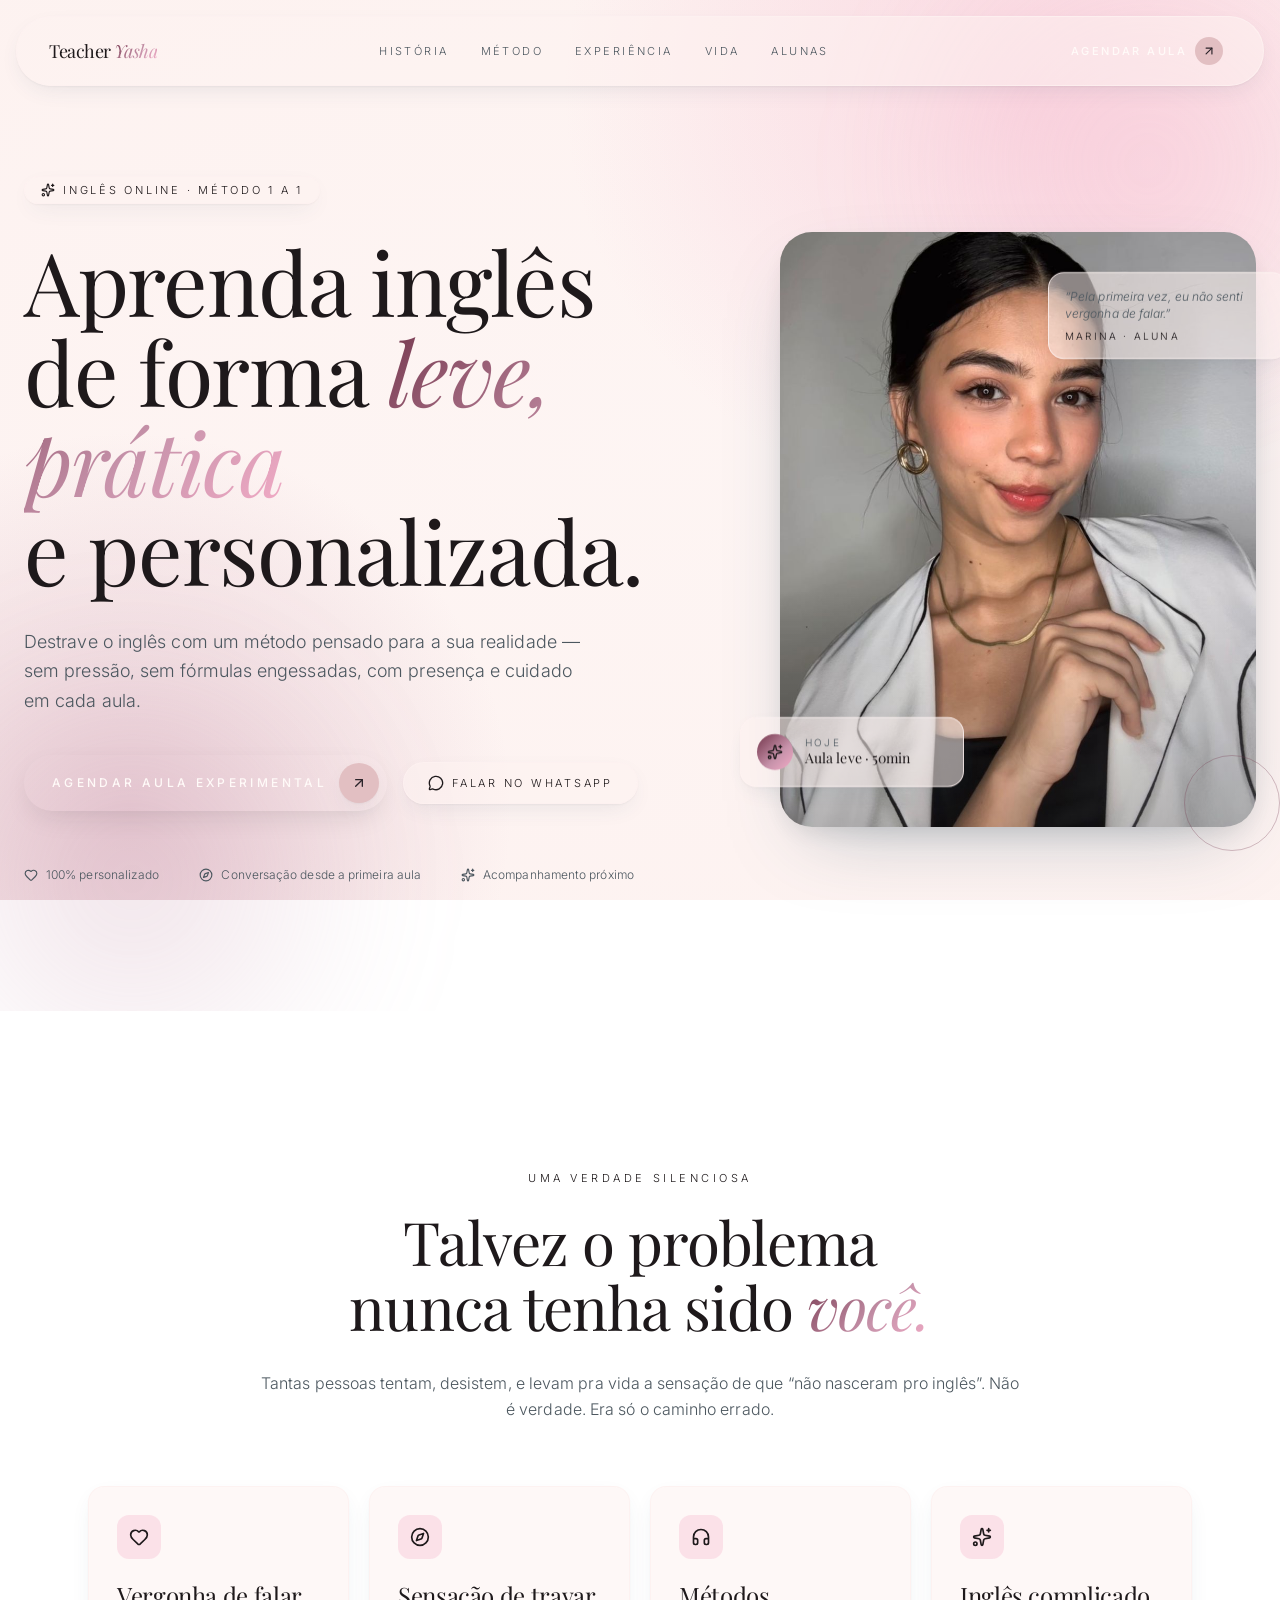
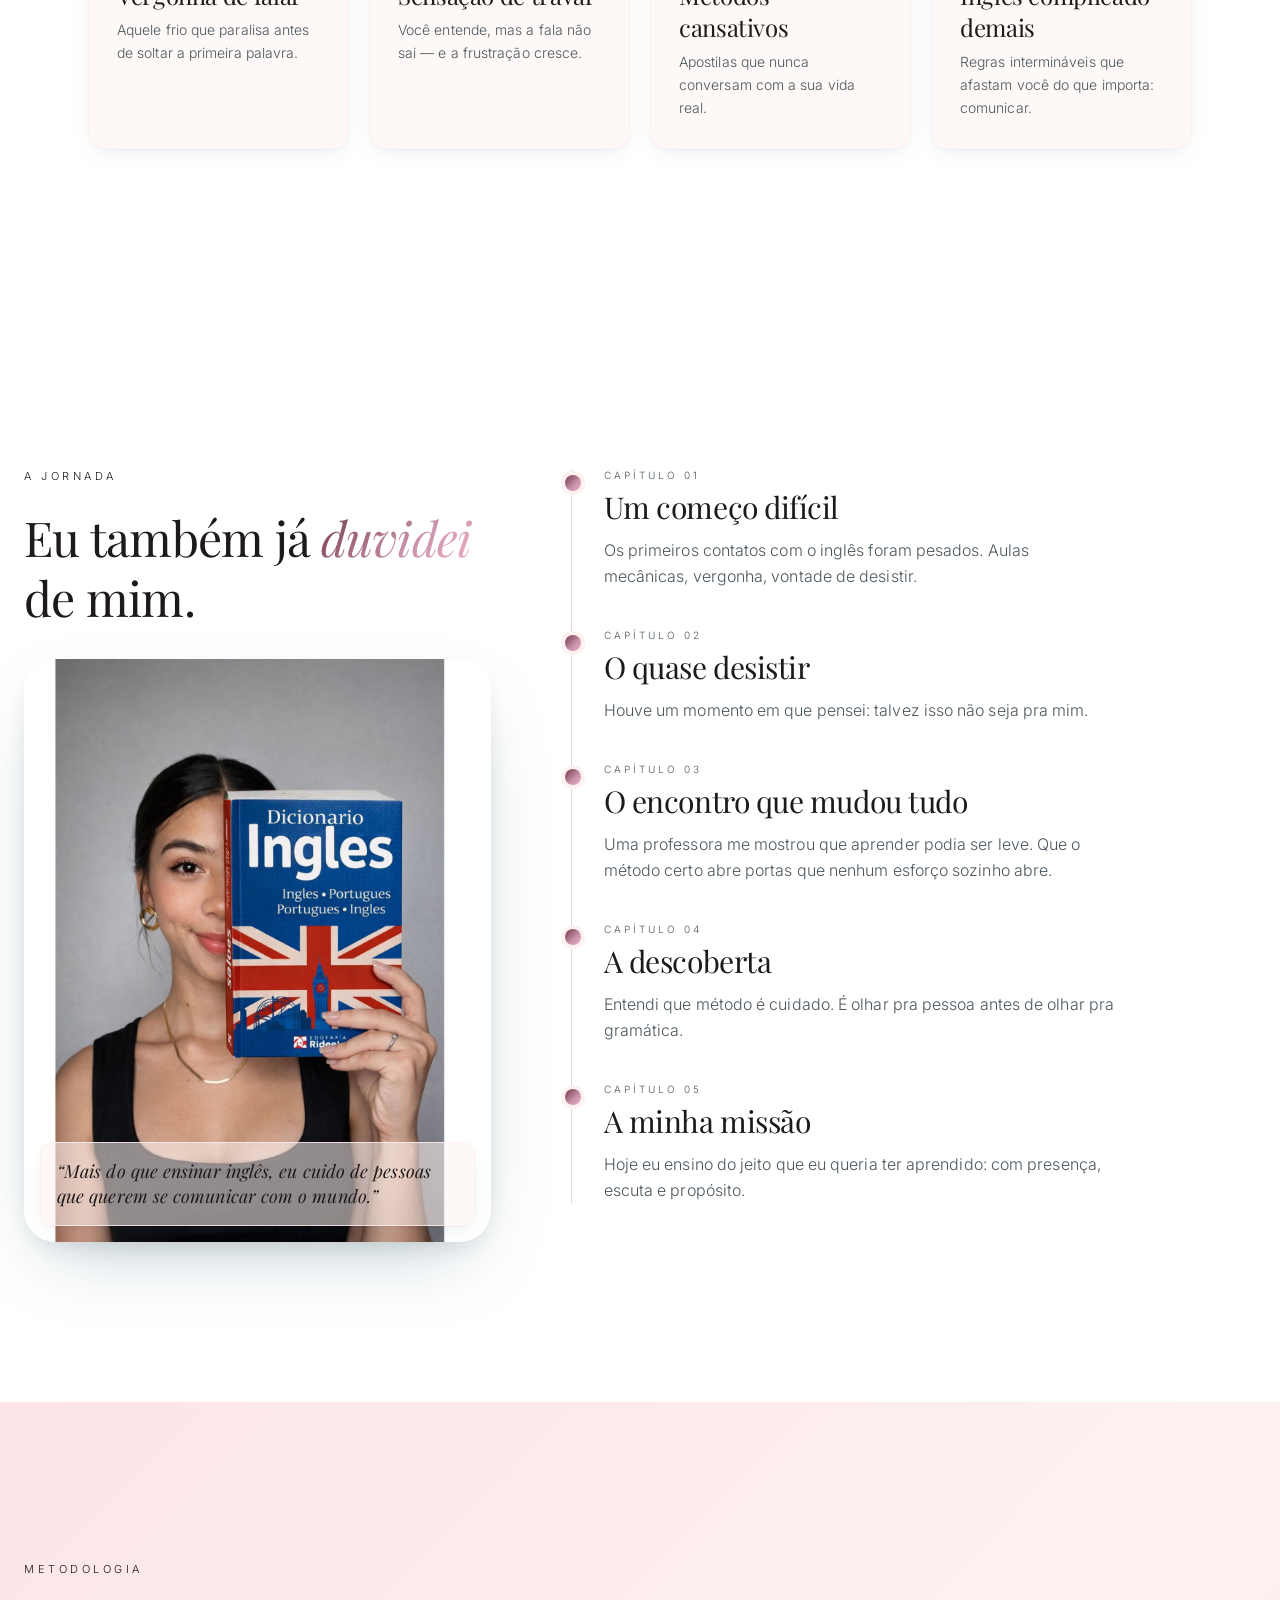
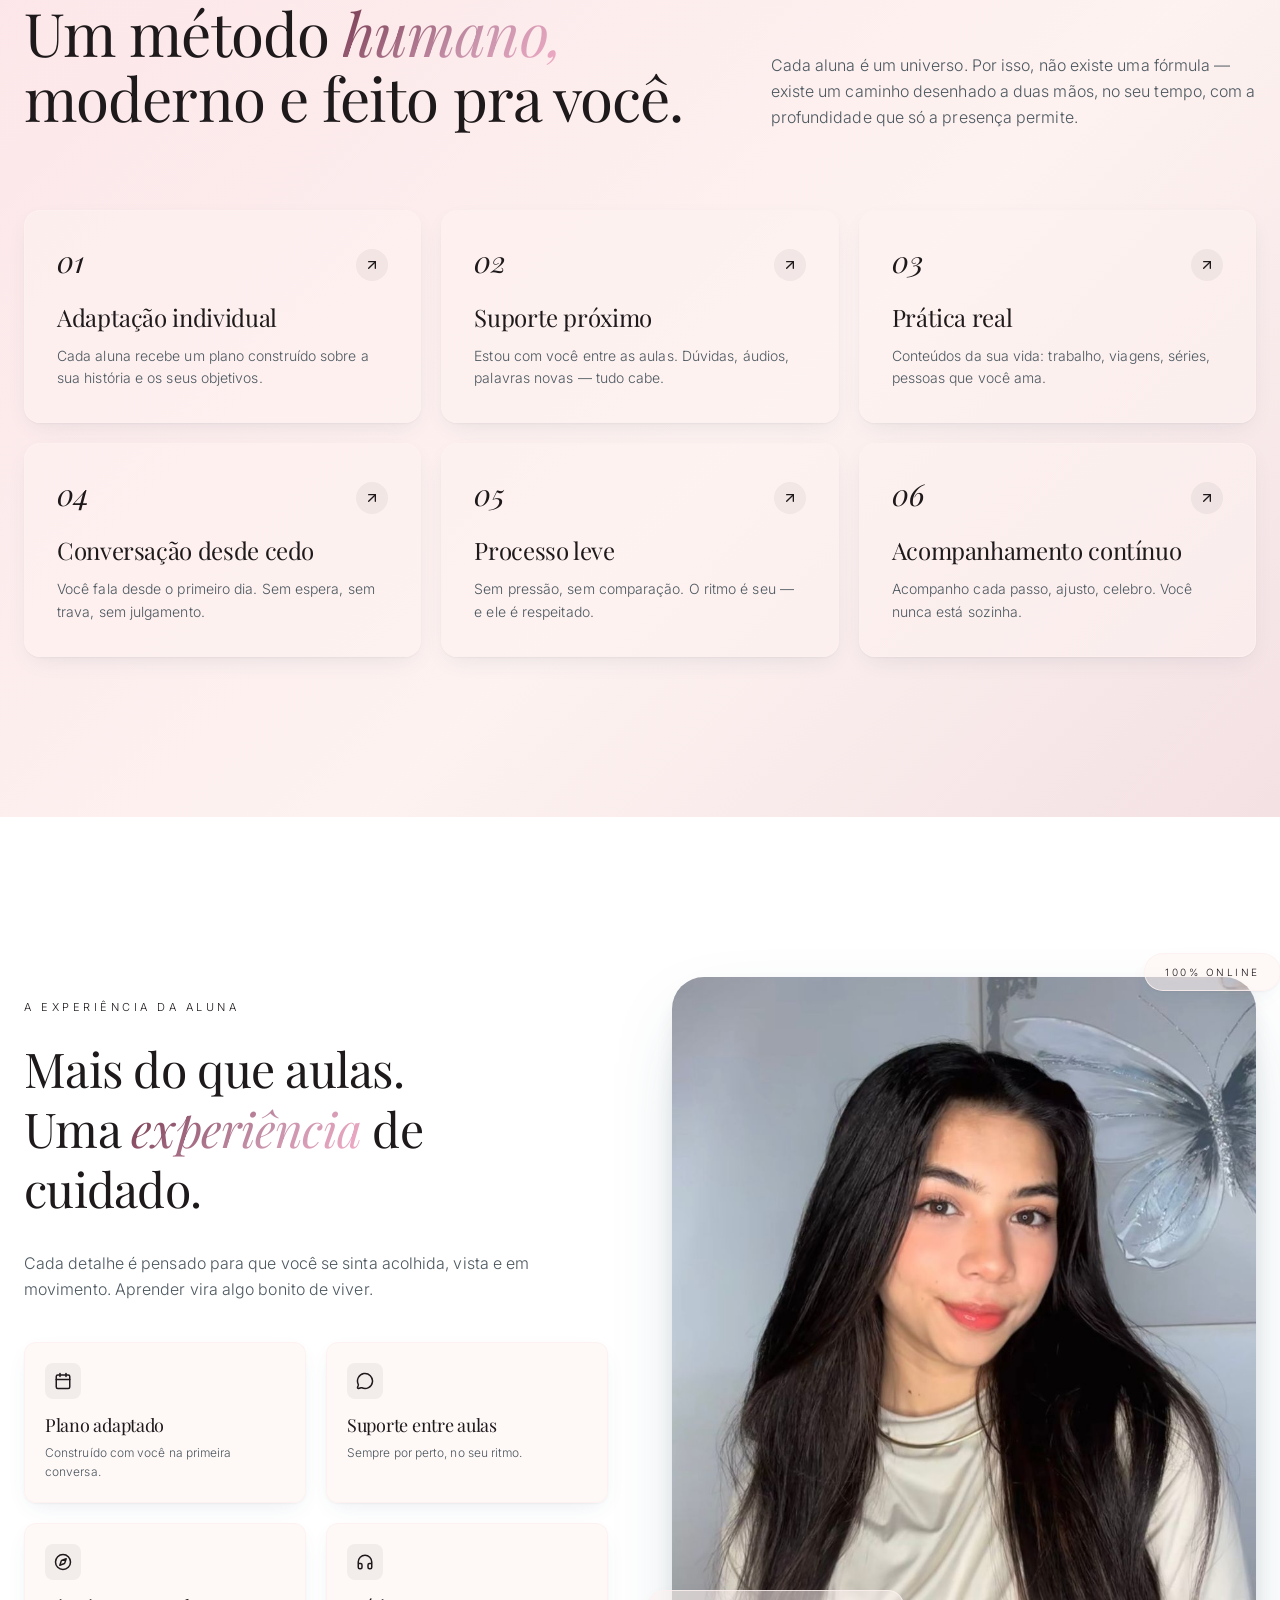
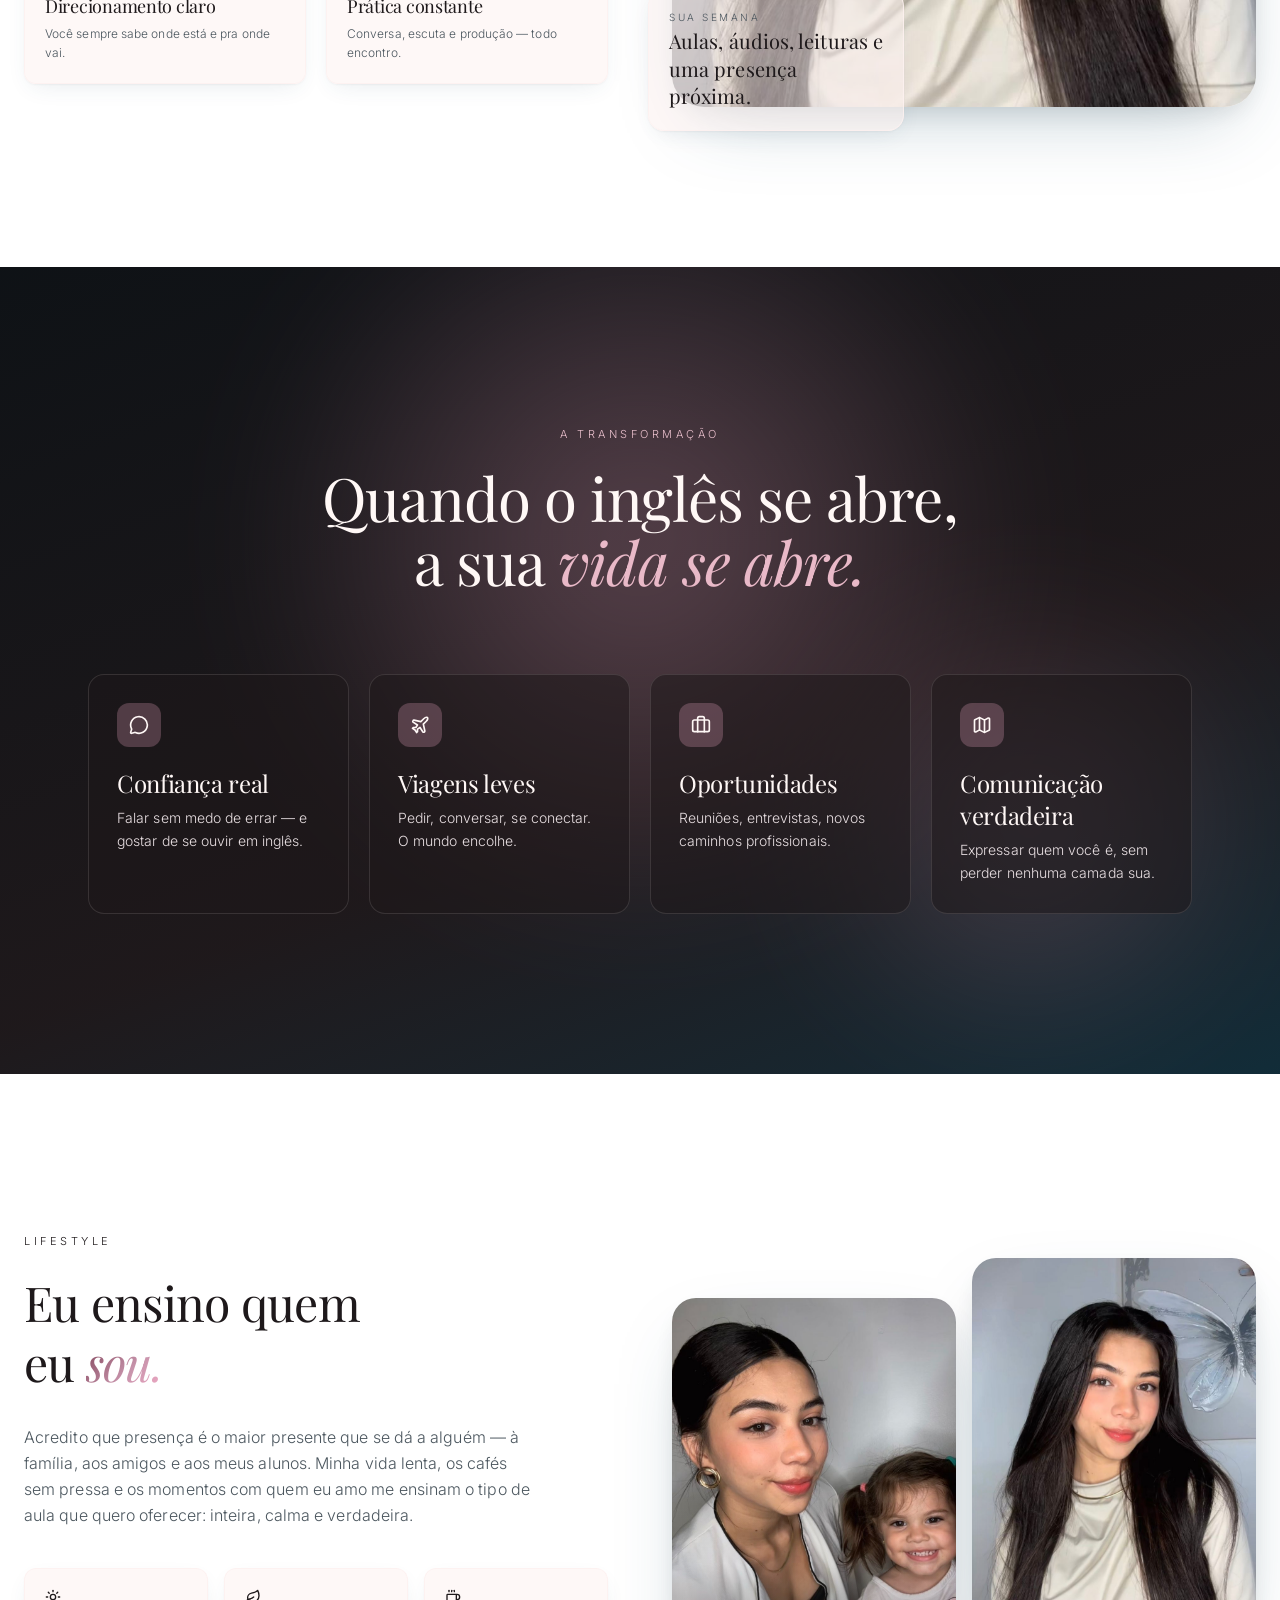
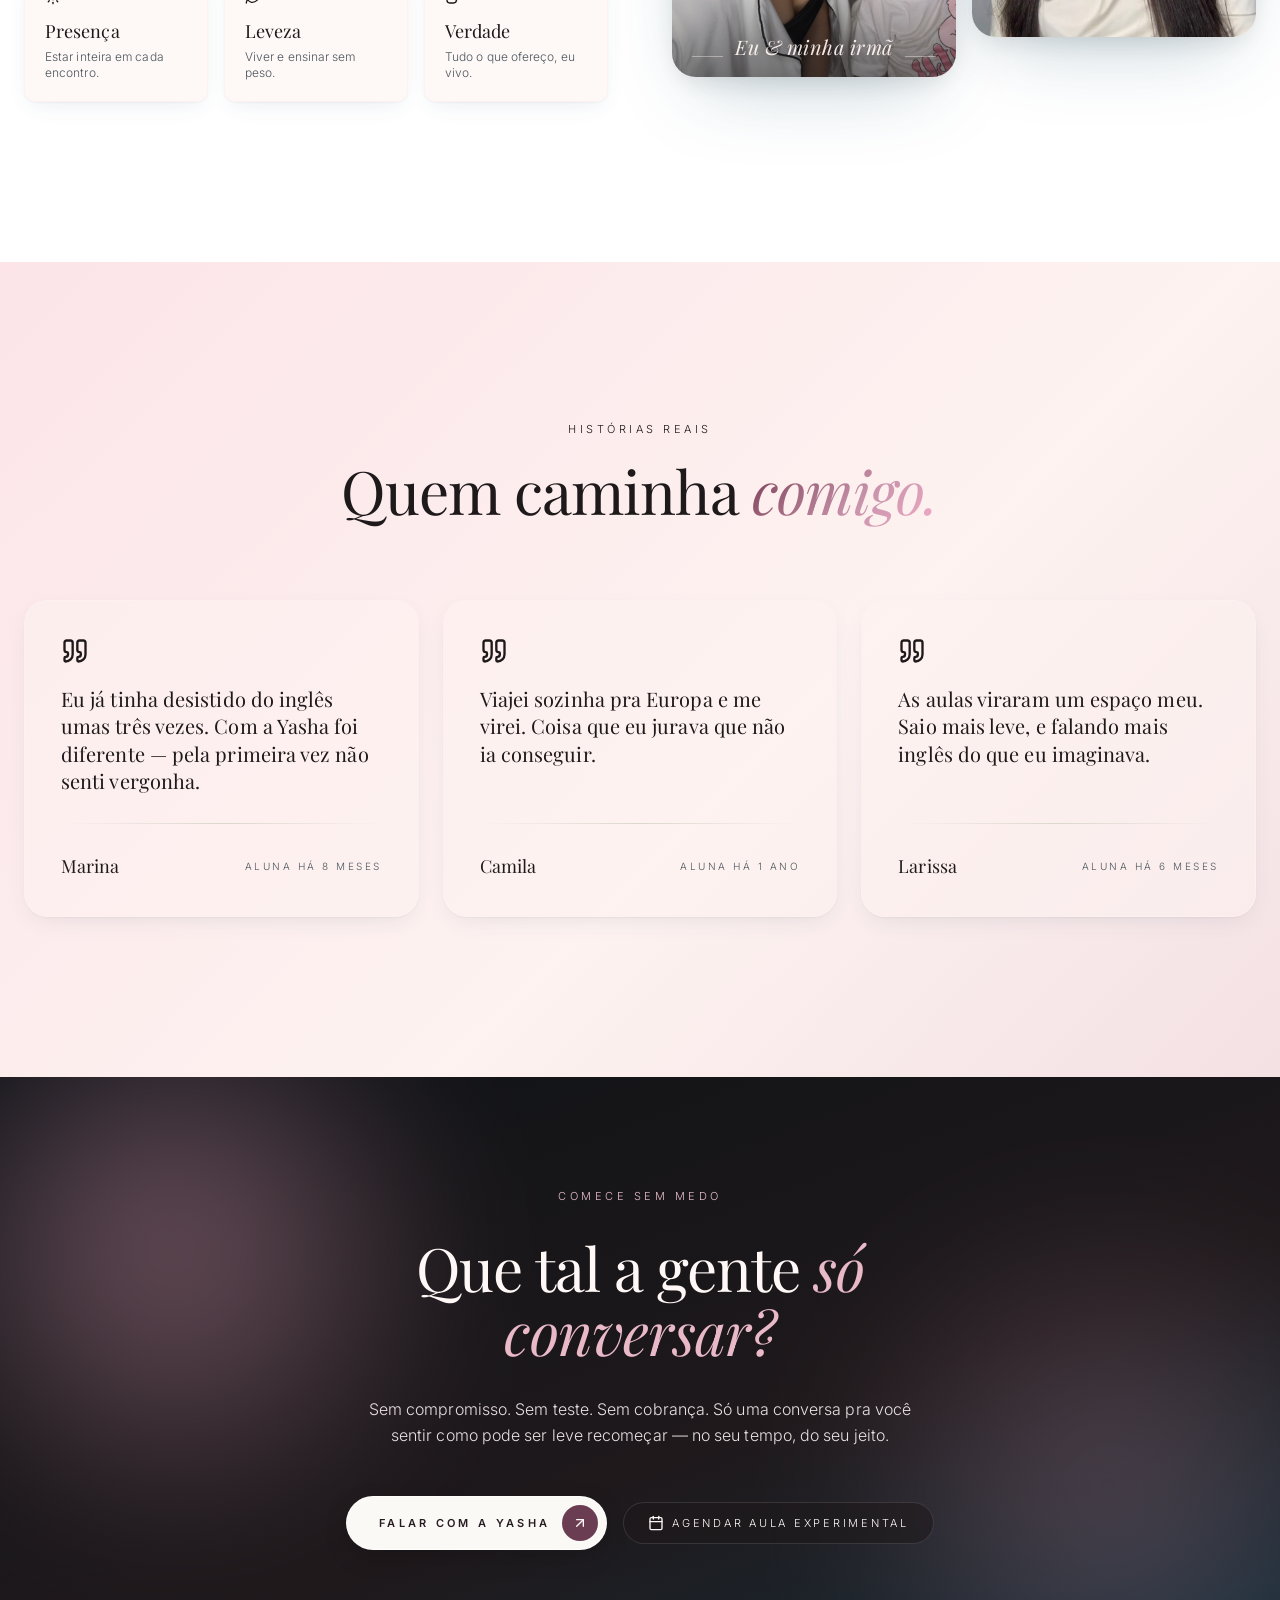
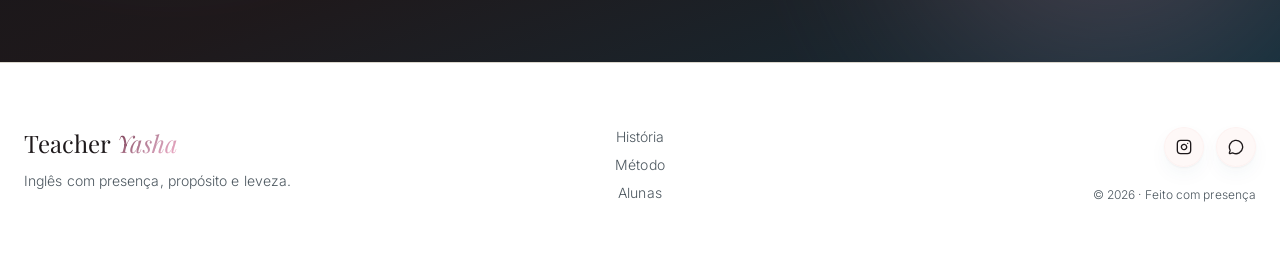
==== commit 4933849e: "Reduz mais um pouco os balões flutuantes apenas no mobile (V10)" ====
--- a/index.html
+++ b/index.html
@@ -167,8 +167,42 @@
   color: #2a2329 !important;
   stroke: #2a2329 !important;
 }
+/* Cartões flutuantes compactos em telas de celular — V10. */
+@media (max-width: 767px) {
+  .yasha-hero-quote {
+    width: 172px !important;
+    right: -5px !important;
+    top: 18px !important;
+    padding: 10px !important;
+    border-radius: 16px !important;
+  }
+  .yasha-hero-quote p:first-child {
+    font-size: 10.5px !important;
+    line-height: 1.45 !important;
+  }
+  .yasha-hero-quote p:last-child {
+    font-size: 9px !important;
+    letter-spacing: .15em !important;
+    margin-top: 6px !important;
+  }
+  .yasha-hero-today {
+    width: 166px !important;
+    left: -6px !important;
+    bottom: 26px !important;
+    padding: 10px !important;
+    border-radius: 16px !important;
+  }
+  .yasha-hero-today > div { gap: 8px !important; }
+  .yasha-hero-today .w-9 {
+    width: 29px !important;
+    height: 29px !important;
+    flex-shrink: 0;
+  }
+  .yasha-hero-today .text-sm { font-size: 11.5px !important; }
+  .yasha-hero-today p:first-child { font-size: 9px !important; letter-spacing: .13em !important; }
+}
 </style>
-</head><body><main class="min-h-screen text-foreground"><nav class="fixed top-4 left-4 right-4 z-50 glass rounded-full"><div class="max-w-7xl mx-auto px-6 md:px-8 py-3 flex items-center justify-between"><a href="#top" class="font-display text-lg tracking-tight">Teacher <span class="italic text-gradient">Yasha</span></a><div class="hidden md:flex items-center gap-8 text-[11px] uppercase tracking-[0.22em] text-muted-foreground"><a href="#sobre" class="hover:text-foreground transition">História</a><a href="#metodo" class="hover:text-foreground transition">Método</a><a href="#experiencia" class="hover:text-foreground transition">Experiência</a><a href="#vida" class="hover:text-foreground transition">Vida</a><a href="#alunas" class="hover:text-foreground transition">Alunas</a></div><a href="https://wa.me/5597984433028?text=Oi%20Yasha!%20Quero%20saber%20mais%20sobre%20as%20aulas." target="_blank" rel="noreferrer" class="yasha-dark-cta group flex items-center gap-2 bg-[color:var(--harbor)] text-[color:var(--linen)] rounded-full pl-5 pr-2 py-2 text-[11px] font-medium uppercase tracking-[0.22em] hover:bg-foreground transition-colors shadow-sog">Agendar aula<span class="w-7 h-7 rounded-full bg-[color:var(--blush)] text-foreground grid place-items-center group-hover:rotate-45 transition-transform"><svg xmlns="http://www.w3.org/2000/svg" width="24" height="24" viewBox="0 0 24 24" fill="none" stroke="currentColor" stroke-width="2" stroke-linecap="round" stroke-linejoin="round" class="lucide lucide-arrow-up-right w-3.5 h-3.5" aria-hidden="true"><path d="M7 7h10v10"></path><path d="M7 17 17 7"></path></svg></span></a><button type="button" id="abrir-menu" class="yasha-menu-toggle" aria-label="Abrir menu" aria-expanded="false" aria-controls="menu-mobile">☰</button></div></nav><div id="menu-mobile" class="yasha-mobile-menu" hidden><a href="#sobre">História</a><a href="#metodo">Método</a><a href="#experiencia">Experiência</a><a href="#vida">Vida</a><a href="#alunas">Alunas</a><a href="https://wa.me/5597984433028?text=Oi%20Yasha!%20Quero%20saber%20mais%20sobre%20as%20aulas." target="_blank" rel="noreferrer">Agendar aula</a></div><section id="top" class="relative pt-36 md:pt-44 pb-24 md:pb-32 overflow-hidden"><div aria-hidden="true" class="pointer-events-none absolute -top-24 -right-32 w-[520px] h-[520px] rounded-full blur-3xl opacity-60" style="background:radial-gradient(closest-side, color-mix(in oklab, var(--blush) 55%, transparent), transparent)"></div><div aria-hidden="true" class="pointer-events-none absolute -bottom-32 -left-32 w-[520px] h-[520px] rounded-full blur-3xl opacity-50" style="background:radial-gradient(closest-side, color-mix(in oklab, var(--mist) 55%, transparent), transparent)"></div><div class="relative max-w-7xl mx-auto px-6 md:px-10 grid md:grid-cols-12 gap-12 md:gap-16 items-center"><div class="md:col-span-7 fade-up"><div class="inline-flex items-center gap-2 glass rounded-full px-4 py-1.5 text-[11px] uppercase tracking-[0.25em] text-[color:var(--harbor)] mb-8"><svg xmlns="http://www.w3.org/2000/svg" width="24" height="24" viewBox="0 0 24 24" fill="none" stroke="currentColor" stroke-width="2" stroke-linecap="round" stroke-linejoin="round" class="lucide lucide-sparkles w-3.5 h-3.5" aria-hidden="true"><path d="M11.017 2.814a1 1 0 0 1 1.966 0l1.051 5.558a2 2 0 0 0 1.594 1.594l5.558 1.051a1 1 0 0 1 0 1.966l-5.558 1.051a2 2 0 0 0-1.594 1.594l-1.051 5.558a1 1 0 0 1-1.966 0l-1.051-5.558a2 2 0 0 0-1.594-1.594l-5.558-1.051a1 1 0 0 1 0-1.966l5.558-1.051a2 2 0 0 0 1.594-1.594z"></path><path d="M20 2v4"></path><path d="M22 4h-4"></path><circle cx="4" cy="20" r="2"></circle></svg>Inglês online · método 1 a 1</div><h1 class="font-display text-[2.7rem] md:text-7xl lg:text-[5.5rem] leading-[1.02] text-foreground">Aprenda inglês <br/>de forma <em class="italic text-gradient">leve, prática</em> <br/>e personalizada.</h1><p class="mt-8 max-w-xl text-base md:text-lg text-muted-foreground leading-relaxed">Destrave o inglês com um método pensado para a sua realidade — sem pressão, sem fórmulas engessadas, com presença e cuidado em cada aula.</p><div class="mt-10 flex flex-wrap items-center gap-4"><a href="https://wa.me/5597984433028?text=Oi%20Yasha!%20Quero%20saber%20mais%20sobre%20as%20aulas." target="_blank" rel="noreferrer" class="yasha-dark-cta group inline-flex items-center gap-3 bg-[color:var(--harbor)] text-[color:var(--linen)] rounded-full pl-7 pr-2 py-2 hover:bg-foreground transition-all duration-300 shadow-float hover:scale-[1.02] ring-1 ring-[color:var(--harbor)]/20"><span class="text-[12px] font-medium uppercase tracking-[0.28em] py-1.5">Agendar aula experimental</span><span class="w-10 h-10 rounded-full bg-[color:var(--blush)] text-foreground grid place-items-center group-hover:rotate-45 transition-transform duration-300 shadow-soft"><svg xmlns="http://www.w3.org/2000/svg" width="24" height="24" viewBox="0 0 24 24" fill="none" stroke="currentColor" stroke-width="2" stroke-linecap="round" stroke-linejoin="round" class="lucide lucide-arrow-up-right w-4 h-4" aria-hidden="true"><path d="M7 7h10v10"></path><path d="M7 17 17 7"></path></svg></span></a><a href="https://wa.me/5597984433028?text=Oi%20Yasha!%20Quero%20saber%20mais%20sobre%20as%20aulas." target="_blank" rel="noreferrer" class="inline-flex items-center gap-2 glass rounded-full px-6 py-3 text-[11px] uppercase tracking-[0.25em] hover:text-[color:var(--harbor)] transition"><svg xmlns="http://www.w3.org/2000/svg" width="24" height="24" viewBox="0 0 24 24" fill="none" stroke="currentColor" stroke-width="2" stroke-linecap="round" stroke-linejoin="round" class="lucide lucide-message-circle w-4 h-4" aria-hidden="true"><path d="M2.992 16.342a2 2 0 0 1 .094 1.167l-1.065 3.29a1 1 0 0 0 1.236 1.168l3.413-.998a2 2 0 0 1 1.099.092 10 10 0 1 0-4.777-4.719"></path></svg>Falar no WhatsApp</a></div><div class="mt-14 flex flex-wrap items-center gap-x-10 gap-y-4 text-xs text-muted-foreground"><div class="flex items-center gap-2"><svg xmlns="http://www.w3.org/2000/svg" width="24" height="24" viewBox="0 0 24 24" fill="none" stroke="currentColor" stroke-width="2" stroke-linecap="round" stroke-linejoin="round" class="lucide lucide-heart w-3.5 h-3.5 text-[color:var(--blush)]" aria-hidden="true"><path d="M2 9.5a5.5 5.5 0 0 1 9.591-3.676.56.56 0 0 0 .818 0A5.49 5.49 0 0 1 22 9.5c0 2.29-1.5 4-3 5.5l-5.492 5.313a2 2 0 0 1-3 .019L5 15c-1.5-1.5-3-3.2-3-5.5"></path></svg> 100% personalizado</div><div class="flex items-center gap-2"><svg xmlns="http://www.w3.org/2000/svg" width="24" height="24" viewBox="0 0 24 24" fill="none" stroke="currentColor" stroke-width="2" stroke-linecap="round" stroke-linejoin="round" class="lucide lucide-compass w-3.5 h-3.5 text-[color:var(--harbor)]" aria-hidden="true"><circle cx="12" cy="12" r="10"></circle><path d="m16.24 7.76-1.804 5.411a2 2 0 0 1-1.265 1.265L7.76 16.24l1.804-5.411a2 2 0 0 1 1.265-1.265z"></path></svg> Conversação desde a primeira aula</div><div class="flex items-center gap-2"><svg xmlns="http://www.w3.org/2000/svg" width="24" height="24" viewBox="0 0 24 24" fill="none" stroke="currentColor" stroke-width="2" stroke-linecap="round" stroke-linejoin="round" class="lucide lucide-sparkles w-3.5 h-3.5 text-[color:var(--mist)]" aria-hidden="true"><path d="M11.017 2.814a1 1 0 0 1 1.966 0l1.051 5.558a2 2 0 0 0 1.594 1.594l5.558 1.051a1 1 0 0 1 0 1.966l-5.558 1.051a2 2 0 0 0-1.594 1.594l-1.051 5.558a1 1 0 0 1-1.966 0l-1.051-5.558a2 2 0 0 0-1.594-1.594l-5.558-1.051a1 1 0 0 1 0-1.966l5.558-1.051a2 2 0 0 0 1.594-1.594z"></path><path d="M20 2v4"></path><path d="M22 4h-4"></path><circle cx="4" cy="20" r="2"></circle></svg> Acompanhamento próximo</div></div></div><div class="md:col-span-5 fade-up delay-2"><div class="relative"><div class="relative aspect-[4/5] overflow-hidden rounded-[2rem] shadow-float"><img src="assets/yasha-portrait--EWad3Fw.jpg" alt="Teacher Yasha" class="w-full h-full object-cover"/><div class="absolute inset-0" style="background:linear-gradient(180deg, transparent 60%, rgba(26,26,26,0.25))"></div></div><div class="absolute -left-6 md:-left-10 bottom-10 glass rounded-2xl p-4 w-56 float-slow"><div class="flex items-center gap-3"><div class="w-9 h-9 rounded-full grid place-items-center" style="background:var(--gradient-text)"><svg xmlns="http://www.w3.org/2000/svg" width="24" height="24" viewBox="0 0 24 24" fill="none" stroke="currentColor" stroke-width="2" stroke-linecap="round" stroke-linejoin="round" class="lucide lucide-sparkles w-4 h-4 text-[color:var(--linen)]" aria-hidden="true"><path d="M11.017 2.814a1 1 0 0 1 1.966 0l1.051 5.558a2 2 0 0 0 1.594 1.594l5.558 1.051a1 1 0 0 1 0 1.966l-5.558 1.051a2 2 0 0 0-1.594 1.594l-1.051 5.558a1 1 0 0 1-1.966 0l-1.051-5.558a2 2 0 0 0-1.594-1.594l-5.558-1.051a1 1 0 0 1 0-1.966l5.558-1.051a2 2 0 0 0 1.594-1.594z"></path><path d="M20 2v4"></path><path d="M22 4h-4"></path><circle cx="4" cy="20" r="2"></circle></svg></div><div><p class="text-[10px] uppercase tracking-[0.22em] text-muted-foreground">Hoje</p><p class="text-sm font-display">Aula leve · 50min</p></div></div></div><div class="absolute -right-3 md:-right-8 top-10 glass rounded-2xl p-4 w-60 float-soft"><p class="text-xs italic text-muted-foreground leading-snug">“Pela primeira vez, eu não senti vergonha de falar.”</p><p class="mt-2 text-[10px] uppercase tracking-[0.22em] text-[color:var(--harbor)]">Marina · aluna</p></div><div aria-hidden="true" class="absolute -bottom-6 -right-6 w-24 h-24 rounded-full border border-[color:var(--harbor)]/30"></div></div></div></div></section><section class="relative py-28 md:py-40"><div class="max-w-6xl mx-auto px-6 md:px-10"><div class="text-center max-w-3xl mx-auto mb-16 fade-up"><p class="text-[11px] uppercase tracking-[0.32em] text-[color:var(--harbor)] mb-6">Uma verdade silenciosa</p><h2 class="font-display text-4xl md:text-6xl leading-[1.08]">Talvez o problema <br/> nunca tenha sido <em class="text-gradient">você.</em></h2><p class="mt-8 text-muted-foreground leading-relaxed">Tantas pessoas tentam, desistem, e levam pra vida a sensação de que “não nasceram pro inglês”. Não é verdade. Era só o caminho errado.</p></div><div class="grid sm:grid-cols-2 lg:grid-cols-4 gap-5"><div class="group relative glass rounded-2xl p-7 fade-up hover:-translate-y-1 transition-all duration-500" style="animation-delay:0s"><div class="w-11 h-11 rounded-xl grid place-items-center mb-5" style="background:color-mix(in oklab, var(--blush) 30%, transparent)"><svg xmlns="http://www.w3.org/2000/svg" width="24" height="24" viewBox="0 0 24 24" fill="none" stroke="currentColor" stroke-width="2" stroke-linecap="round" stroke-linejoin="round" class="lucide lucide-heart w-5 h-5 text-[color:var(--harbor)]" aria-hidden="true"><path d="M2 9.5a5.5 5.5 0 0 1 9.591-3.676.56.56 0 0 0 .818 0A5.49 5.49 0 0 1 22 9.5c0 2.29-1.5 4-3 5.5l-5.492 5.313a2 2 0 0 1-3 .019L5 15c-1.5-1.5-3-3.2-3-5.5"></path></svg></div><h3 class="font-display text-2xl mb-2">Vergonha de falar</h3><p class="text-sm text-muted-foreground leading-relaxed">Aquele frio que paralisa antes de soltar a primeira palavra.</p><div aria-hidden="true" class="absolute inset-x-7 bottom-3 h-px bg-gradient-to-r from-transparent via-[color:var(--blush)]/40 to-transparent opacity-0 group-hover:opacity-100 transition"></div></div><div class="group relative glass rounded-2xl p-7 fade-up hover:-translate-y-1 transition-all duration-500" style="animation-delay:0.08s"><div class="w-11 h-11 rounded-xl grid place-items-center mb-5" style="background:color-mix(in oklab, var(--blush) 30%, transparent)"><svg xmlns="http://www.w3.org/2000/svg" width="24" height="24" viewBox="0 0 24 24" fill="none" stroke="currentColor" stroke-width="2" stroke-linecap="round" stroke-linejoin="round" class="lucide lucide-compass w-5 h-5 text-[color:var(--harbor)]" aria-hidden="true"><circle cx="12" cy="12" r="10"></circle><path d="m16.24 7.76-1.804 5.411a2 2 0 0 1-1.265 1.265L7.76 16.24l1.804-5.411a2 2 0 0 1 1.265-1.265z"></path></svg></div><h3 class="font-display text-2xl mb-2">Sensação de travar</h3><p class="text-sm text-muted-foreground leading-relaxed">Você entende, mas a fala não sai — e a frustração cresce.</p><div aria-hidden="true" class="absolute inset-x-7 bottom-3 h-px bg-gradient-to-r from-transparent via-[color:var(--blush)]/40 to-transparent opacity-0 group-hover:opacity-100 transition"></div></div><div class="group relative glass rounded-2xl p-7 fade-up hover:-translate-y-1 transition-all duration-500" style="animation-delay:0.16s"><div class="w-11 h-11 rounded-xl grid place-items-center mb-5" style="background:color-mix(in oklab, var(--blush) 30%, transparent)"><svg xmlns="http://www.w3.org/2000/svg" width="24" height="24" viewBox="0 0 24 24" fill="none" stroke="currentColor" stroke-width="2" stroke-linecap="round" stroke-linejoin="round" class="lucide lucide-headphones w-5 h-5 text-[color:var(--harbor)]" aria-hidden="true"><path d="M3 14h3a2 2 0 0 1 2 2v3a2 2 0 0 1-2 2H5a2 2 0 0 1-2-2v-7a9 9 0 0 1 18 0v7a2 2 0 0 1-2 2h-1a2 2 0 0 1-2-2v-3a2 2 0 0 1 2-2h3"></path></svg></div><h3 class="font-display text-2xl mb-2">Métodos cansativos</h3><p class="text-sm text-muted-foreground leading-relaxed">Apostilas que nunca conversam com a sua vida real.</p><div aria-hidden="true" class="absolute inset-x-7 bottom-3 h-px bg-gradient-to-r from-transparent via-[color:var(--blush)]/40 to-transparent opacity-0 group-hover:opacity-100 transition"></div></div><div class="group relative glass rounded-2xl p-7 fade-up hover:-translate-y-1 transition-all duration-500" style="animation-delay:0.24s"><div class="w-11 h-11 rounded-xl grid place-items-center mb-5" style="background:color-mix(in oklab, var(--blush) 30%, transparent)"><svg xmlns="http://www.w3.org/2000/svg" width="24" height="24" viewBox="0 0 24 24" fill="none" stroke="currentColor" stroke-width="2" stroke-linecap="round" stroke-linejoin="round" class="lucide lucide-sparkles w-5 h-5 text-[color:var(--harbor)]" aria-hidden="true"><path d="M11.017 2.814a1 1 0 0 1 1.966 0l1.051 5.558a2 2 0 0 0 1.594 1.594l5.558 1.051a1 1 0 0 1 0 1.966l-5.558 1.051a2 2 0 0 0-1.594 1.594l-1.051 5.558a1 1 0 0 1-1.966 0l-1.051-5.558a2 2 0 0 0-1.594-1.594l-5.558-1.051a1 1 0 0 1 0-1.966l5.558-1.051a2 2 0 0 0 1.594-1.594z"></path><path d="M20 2v4"></path><path d="M22 4h-4"></path><circle cx="4" cy="20" r="2"></circle></svg></div><h3 class="font-display text-2xl mb-2">Inglês complicado demais</h3><p class="text-sm text-muted-foreground leading-relaxed">Regras intermináveis que afastam você do que importa: comunicar.</p><div aria-hidden="true" class="absolute inset-x-7 bottom-3 h-px bg-gradient-to-r from-transparent via-[color:var(--blush)]/40 to-transparent opacity-0 group-hover:opacity-100 transition"></div></div></div></div></section><section id="sobre" class="relative py-28 md:py-40"><div class="max-w-7xl mx-auto px-6 md:px-10 grid md:grid-cols-12 gap-12 md:gap-20 items-start"><div class="md:col-span-5 md:sticky md:top-32 fade-up"><p class="text-[11px] uppercase tracking-[0.32em] text-[color:var(--harbor)] mb-6">A jornada</p><h2 class="font-display text-4xl md:text-5xl leading-tight mb-8">Eu também já <em class="text-gradient">duvidei</em> de mim.</h2><div class="relative aspect-[4/5] overflow-hidden rounded-[2rem] shadow-float"><img src="assets/yasha-book-FJUB7qEd.jpg" alt="Yasha" class="w-full h-full object-cover"/><div class="absolute bottom-4 left-4 right-4 glass rounded-xl p-4"><p class="font-display italic text-lg leading-snug">“Mais do que ensinar inglês, eu cuido de pessoas que querem se comunicar com o mundo.”</p></div></div></div><div class="md:col-span-7 fade-up delay-2"><ol class="relative border-l border-[color:var(--harbor)]/20 pl-8 space-y-10"><li class="relative"><span class="absolute -left-[39px] top-1.5 w-4 h-4 rounded-full" style="background:var(--gradient-text);box-shadow:0 0 0 4px var(--linen)"></span><p class="text-[10px] uppercase tracking-[0.3em] text-muted-foreground mb-2">Capítulo <!-- -->01</p><h3 class="font-display text-2xl md:text-3xl mb-3">Um começo difícil</h3><p class="text-muted-foreground leading-relaxed max-w-lg">Os primeiros contatos com o inglês foram pesados. Aulas mecânicas, vergonha, vontade de desistir.</p></li><li class="relative"><span class="absolute -left-[39px] top-1.5 w-4 h-4 rounded-full" style="background:var(--gradient-text);box-shadow:0 0 0 4px var(--linen)"></span><p class="text-[10px] uppercase tracking-[0.3em] text-muted-foreground mb-2">Capítulo <!-- -->02</p><h3 class="font-display text-2xl md:text-3xl mb-3">O quase desistir</h3><p class="text-muted-foreground leading-relaxed max-w-lg">Houve um momento em que pensei: talvez isso não seja pra mim.</p></li><li class="relative"><span class="absolute -left-[39px] top-1.5 w-4 h-4 rounded-full" style="background:var(--gradient-text);box-shadow:0 0 0 4px var(--linen)"></span><p class="text-[10px] uppercase tracking-[0.3em] text-muted-foreground mb-2">Capítulo <!-- -->03</p><h3 class="font-display text-2xl md:text-3xl mb-3">O encontro que mudou tudo</h3><p class="text-muted-foreground leading-relaxed max-w-lg">Uma professora me mostrou que aprender podia ser leve. Que o método certo abre portas que nenhum esforço sozinho abre.</p></li><li class="relative"><span class="absolute -left-[39px] top-1.5 w-4 h-4 rounded-full" style="background:var(--gradient-text);box-shadow:0 0 0 4px var(--linen)"></span><p class="text-[10px] uppercase tracking-[0.3em] text-muted-foreground mb-2">Capítulo <!-- -->04</p><h3 class="font-display text-2xl md:text-3xl mb-3">A descoberta</h3><p class="text-muted-foreground leading-relaxed max-w-lg">Entendi que método é cuidado. É olhar pra pessoa antes de olhar pra gramática.</p></li><li class="relative"><span class="absolute -left-[39px] top-1.5 w-4 h-4 rounded-full" style="background:var(--gradient-text);box-shadow:0 0 0 4px var(--linen)"></span><p class="text-[10px] uppercase tracking-[0.3em] text-muted-foreground mb-2">Capítulo <!-- -->05</p><h3 class="font-display text-2xl md:text-3xl mb-3">A minha missão</h3><p class="text-muted-foreground leading-relaxed max-w-lg">Hoje eu ensino do jeito que eu queria ter aprendido: com presença, escuta e propósito.</p></li></ol></div></div></section><section id="metodo" class="relative py-28 md:py-40 bg-soft"><div class="max-w-7xl mx-auto px-6 md:px-10"><div class="grid md:grid-cols-12 gap-12 mb-20"><div class="md:col-span-7 fade-up"><p class="text-[11px] uppercase tracking-[0.32em] text-[color:var(--harbor)] mb-6">Metodologia</p><h2 class="font-display text-4xl md:text-6xl leading-[1.08]">Um método <em class="text-gradient">humano,</em> <br/>moderno e feito pra você.</h2></div><div class="md:col-span-5 fade-up delay-2 flex items-end"><p class="text-muted-foreground leading-relaxed">Cada aluna é um universo. Por isso, não existe uma fórmula — existe um caminho desenhado a duas mãos, no seu tempo, com a profundidade que só a presença permite.</p></div></div><div class="grid md:grid-cols-2 lg:grid-cols-3 gap-5"><div class="group relative glass rounded-2xl p-8 hover:-translate-y-1 transition-all duration-500 fade-up" style="animation-delay:0s"><div class="flex items-baseline justify-between mb-5"><span class="font-display italic text-3xl text-[color:var(--mist)]">01</span><span class="w-8 h-8 rounded-full grid place-items-center bg-foreground/5 group-hover:bg-[color:var(--blush)]/40 transition"><svg xmlns="http://www.w3.org/2000/svg" width="24" height="24" viewBox="0 0 24 24" fill="none" stroke="currentColor" stroke-width="2" stroke-linecap="round" stroke-linejoin="round" class="lucide lucide-arrow-up-right w-4 h-4" aria-hidden="true"><path d="M7 7h10v10"></path><path d="M7 17 17 7"></path></svg></span></div><h3 class="font-display text-2xl mb-3">Adaptação individual</h3><p class="text-sm text-muted-foreground leading-relaxed">Cada aluna recebe um plano construído sobre a sua história e os seus objetivos.</p></div><div class="group relative glass rounded-2xl p-8 hover:-translate-y-1 transition-all duration-500 fade-up" style="animation-delay:0.07s"><div class="flex items-baseline justify-between mb-5"><span class="font-display italic text-3xl text-[color:var(--mist)]">02</span><span class="w-8 h-8 rounded-full grid place-items-center bg-foreground/5 group-hover:bg-[color:var(--blush)]/40 transition"><svg xmlns="http://www.w3.org/2000/svg" width="24" height="24" viewBox="0 0 24 24" fill="none" stroke="currentColor" stroke-width="2" stroke-linecap="round" stroke-linejoin="round" class="lucide lucide-arrow-up-right w-4 h-4" aria-hidden="true"><path d="M7 7h10v10"></path><path d="M7 17 17 7"></path></svg></span></div><h3 class="font-display text-2xl mb-3">Suporte próximo</h3><p class="text-sm text-muted-foreground leading-relaxed">Estou com você entre as aulas. Dúvidas, áudios, palavras novas — tudo cabe.</p></div><div class="group relative glass rounded-2xl p-8 hover:-translate-y-1 transition-all duration-500 fade-up" style="animation-delay:0.14s"><div class="flex items-baseline justify-between mb-5"><span class="font-display italic text-3xl text-[color:var(--mist)]">03</span><span class="w-8 h-8 rounded-full grid place-items-center bg-foreground/5 group-hover:bg-[color:var(--blush)]/40 transition"><svg xmlns="http://www.w3.org/2000/svg" width="24" height="24" viewBox="0 0 24 24" fill="none" stroke="currentColor" stroke-width="2" stroke-linecap="round" stroke-linejoin="round" class="lucide lucide-arrow-up-right w-4 h-4" aria-hidden="true"><path d="M7 7h10v10"></path><path d="M7 17 17 7"></path></svg></span></div><h3 class="font-display text-2xl mb-3">Prática real</h3><p class="text-sm text-muted-foreground leading-relaxed">Conteúdos da sua vida: trabalho, viagens, séries, pessoas que você ama.</p></div><div class="group relative glass rounded-2xl p-8 hover:-translate-y-1 transition-all duration-500 fade-up" style="animation-delay:0.21000000000000002s"><div class="flex items-baseline justify-between mb-5"><span class="font-display italic text-3xl text-[color:var(--mist)]">04</span><span class="w-8 h-8 rounded-full grid place-items-center bg-foreground/5 group-hover:bg-[color:var(--blush)]/40 transition"><svg xmlns="http://www.w3.org/2000/svg" width="24" height="24" viewBox="0 0 24 24" fill="none" stroke="currentColor" stroke-width="2" stroke-linecap="round" stroke-linejoin="round" class="lucide lucide-arrow-up-right w-4 h-4" aria-hidden="true"><path d="M7 7h10v10"></path><path d="M7 17 17 7"></path></svg></span></div><h3 class="font-display text-2xl mb-3">Conversação desde cedo</h3><p class="text-sm text-muted-foreground leading-relaxed">Você fala desde o primeiro dia. Sem espera, sem trava, sem julgamento.</p></div><div class="group relative glass rounded-2xl p-8 hover:-translate-y-1 transition-all duration-500 fade-up" style="animation-delay:0.28s"><div class="flex items-baseline justify-between mb-5"><span class="font-display italic text-3xl text-[color:var(--mist)]">05</span><span class="w-8 h-8 rounded-full grid place-items-center bg-foreground/5 group-hover:bg-[color:var(--blush)]/40 transition"><svg xmlns="http://www.w3.org/2000/svg" width="24" height="24" viewBox="0 0 24 24" fill="none" stroke="currentColor" stroke-width="2" stroke-linecap="round" stroke-linejoin="round" class="lucide lucide-arrow-up-right w-4 h-4" aria-hidden="true"><path d="M7 7h10v10"></path><path d="M7 17 17 7"></path></svg></span></div><h3 class="font-display text-2xl mb-3">Processo leve</h3><p class="text-sm text-muted-foreground leading-relaxed">Sem pressão, sem comparação. O ritmo é seu — e ele é respeitado.</p></div><div class="group relative glass rounded-2xl p-8 hover:-translate-y-1 transition-all duration-500 fade-up" style="animation-delay:0.35000000000000003s"><div class="flex items-baseline justify-between mb-5"><span class="font-display italic text-3xl text-[color:var(--mist)]">06</span><span class="w-8 h-8 rounded-full grid place-items-center bg-foreground/5 group-hover:bg-[color:var(--blush)]/40 transition"><svg xmlns="http://www.w3.org/2000/svg" width="24" height="24" viewBox="0 0 24 24" fill="none" stroke="currentColor" stroke-width="2" stroke-linecap="round" stroke-linejoin="round" class="lucide lucide-arrow-up-right w-4 h-4" aria-hidden="true"><path d="M7 7h10v10"></path><path d="M7 17 17 7"></path></svg></span></div><h3 class="font-display text-2xl mb-3">Acompanhamento contínuo</h3><p class="text-sm text-muted-foreground leading-relaxed">Acompanho cada passo, ajusto, celebro. Você nunca está sozinha.</p></div></div></div></section><section id="experiencia" class="relative py-28 md:py-40"><div class="max-w-7xl mx-auto px-6 md:px-10 grid md:grid-cols-12 gap-12 md:gap-16 items-center"><div class="md:col-span-6 fade-up"><p class="text-[11px] uppercase tracking-[0.32em] text-[color:var(--harbor)] mb-6">A experiência da aluna</p><h2 class="font-display text-4xl md:text-5xl leading-tight mb-8">Mais do que aulas. <br/> Uma <em class="text-gradient">experiência</em> de cuidado.</h2><p class="text-muted-foreground leading-relaxed mb-10 max-w-lg">Cada detalhe é pensado para que você se sinta acolhida, vista e em movimento. Aprender vira algo bonito de viver.</p><div class="grid sm:grid-cols-2 gap-5"><div class="glass rounded-xl p-5"><div class="w-9 h-9 rounded-lg grid place-items-center mb-3 bg-foreground/5"><svg xmlns="http://www.w3.org/2000/svg" width="24" height="24" viewBox="0 0 24 24" fill="none" stroke="currentColor" stroke-width="2" stroke-linecap="round" stroke-linejoin="round" class="lucide lucide-calendar w-4.5 h-4.5 text-[color:var(--harbor)]" aria-hidden="true"><path d="M8 2v4"></path><path d="M16 2v4"></path><rect width="18" height="18" x="3" y="4" rx="2"></rect><path d="M3 10h18"></path></svg></div><h4 class="font-display text-lg mb-1">Plano adaptado</h4><p class="text-xs text-muted-foreground leading-relaxed">Construído com você na primeira conversa.</p></div><div class="glass rounded-xl p-5"><div class="w-9 h-9 rounded-lg grid place-items-center mb-3 bg-foreground/5"><svg xmlns="http://www.w3.org/2000/svg" width="24" height="24" viewBox="0 0 24 24" fill="none" stroke="currentColor" stroke-width="2" stroke-linecap="round" stroke-linejoin="round" class="lucide lucide-message-circle w-4.5 h-4.5 text-[color:var(--harbor)]" aria-hidden="true"><path d="M2.992 16.342a2 2 0 0 1 .094 1.167l-1.065 3.29a1 1 0 0 0 1.236 1.168l3.413-.998a2 2 0 0 1 1.099.092 10 10 0 1 0-4.777-4.719"></path></svg></div><h4 class="font-display text-lg mb-1">Suporte entre aulas</h4><p class="text-xs text-muted-foreground leading-relaxed">Sempre por perto, no seu ritmo.</p></div><div class="glass rounded-xl p-5"><div class="w-9 h-9 rounded-lg grid place-items-center mb-3 bg-foreground/5"><svg xmlns="http://www.w3.org/2000/svg" width="24" height="24" viewBox="0 0 24 24" fill="none" stroke="currentColor" stroke-width="2" stroke-linecap="round" stroke-linejoin="round" class="lucide lucide-compass w-4.5 h-4.5 text-[color:var(--harbor)]" aria-hidden="true"><circle cx="12" cy="12" r="10"></circle><path d="m16.24 7.76-1.804 5.411a2 2 0 0 1-1.265 1.265L7.76 16.24l1.804-5.411a2 2 0 0 1 1.265-1.265z"></path></svg></div><h4 class="font-display text-lg mb-1">Direcionamento claro</h4><p class="text-xs text-muted-foreground leading-relaxed">Você sempre sabe onde está e pra onde vai.</p></div><div class="glass rounded-xl p-5"><div class="w-9 h-9 rounded-lg grid place-items-center mb-3 bg-foreground/5"><svg xmlns="http://www.w3.org/2000/svg" width="24" height="24" viewBox="0 0 24 24" fill="none" stroke="currentColor" stroke-width="2" stroke-linecap="round" stroke-linejoin="round" class="lucide lucide-headphones w-4.5 h-4.5 text-[color:var(--harbor)]" aria-hidden="true"><path d="M3 14h3a2 2 0 0 1 2 2v3a2 2 0 0 1-2 2H5a2 2 0 0 1-2-2v-7a9 9 0 0 1 18 0v7a2 2 0 0 1-2 2h-1a2 2 0 0 1-2-2v-3a2 2 0 0 1 2-2h3"></path></svg></div><h4 class="font-display text-lg mb-1">Prática constante</h4><p class="text-xs text-muted-foreground leading-relaxed">Conversa, escuta e produção — todo encontro.</p></div></div></div><div class="md:col-span-6 fade-up delay-2"><div class="relative"><div class="aspect-[4/5] overflow-hidden rounded-[2rem] shadow-float"><img src="assets/yasha-lifestyle-ir5b4ZoR.jpg" alt="Experiência" class="w-full h-full object-cover"/></div><div class="absolute -bottom-6 -left-6 glass rounded-2xl p-5 w-64 float-soft"><p class="text-[10px] uppercase tracking-[0.25em] text-muted-foreground mb-1">Sua semana</p><p class="font-display text-xl leading-snug">Aulas, áudios, leituras e uma presença próxima.</p></div><div class="absolute -top-6 -right-6 glass rounded-full px-5 py-3 shadow-soft float-slow"><p class="text-[10px] uppercase tracking-[0.25em] text-[color:var(--harbor)]">100% online</p></div></div></div></div></section><section class="relative py-28 md:py-40 bg-night text-[color:var(--linen)] yasha-dark-panel overflow-hidden"><div aria-hidden="true" class="absolute -top-32 left-1/2 -translate-x-1/2 w-[800px] h-[800px] rounded-full blur-3xl opacity-30" style="background:radial-gradient(closest-side, var(--blush), transparent)"></div><div aria-hidden="true" class="absolute bottom-0 right-0 w-[500px] h-[500px] rounded-full blur-3xl opacity-25" style="background:radial-gradient(closest-side, var(--mist), transparent)"></div><div class="relative max-w-6xl mx-auto px-6 md:px-10"><div class="text-center max-w-3xl mx-auto mb-20 fade-up"><p class="text-[11px] uppercase tracking-[0.32em] text-[color:var(--blush)] mb-6">A transformação</p><h2 class="font-display text-4xl md:text-6xl leading-[1.08]">Quando o inglês se abre, <br/> a sua <em class="italic text-[color:var(--blush)]">vida se abre.</em></h2></div><div class="grid sm:grid-cols-2 lg:grid-cols-4 gap-5"><div class="glass-dark rounded-2xl p-7 fade-up hover:-translate-y-1 transition-all duration-500" style="animation-delay:0s"><div class="w-11 h-11 rounded-xl grid place-items-center mb-5" style="background:color-mix(in oklab, var(--blush) 25%, transparent)"><svg xmlns="http://www.w3.org/2000/svg" width="24" height="24" viewBox="0 0 24 24" fill="none" stroke="currentColor" stroke-width="2" stroke-linecap="round" stroke-linejoin="round" class="lucide lucide-message-circle w-5 h-5 text-[color:var(--blush)]" aria-hidden="true"><path d="M2.992 16.342a2 2 0 0 1 .094 1.167l-1.065 3.29a1 1 0 0 0 1.236 1.168l3.413-.998a2 2 0 0 1 1.099.092 10 10 0 1 0-4.777-4.719"></path></svg></div><h3 class="font-display text-2xl mb-2 text-[color:var(--linen)]">Confiança real</h3><p class="text-sm text-[color:var(--linen)]/70 leading-relaxed">Falar sem medo de errar — e gostar de se ouvir em inglês.</p></div><div class="glass-dark rounded-2xl p-7 fade-up hover:-translate-y-1 transition-all duration-500" style="animation-delay:0.08s"><div class="w-11 h-11 rounded-xl grid place-items-center mb-5" style="background:color-mix(in oklab, var(--blush) 25%, transparent)"><svg xmlns="http://www.w3.org/2000/svg" width="24" height="24" viewBox="0 0 24 24" fill="none" stroke="currentColor" stroke-width="2" stroke-linecap="round" stroke-linejoin="round" class="lucide lucide-plane w-5 h-5 text-[color:var(--blush)]" aria-hidden="true"><path d="M17.8 19.2 16 11l3.5-3.5C21 6 21.5 4 21 3c-1-.5-3 0-4.5 1.5L13 8 4.8 6.2c-.5-.1-.9.1-1.1.5l-.3.5c-.2.5-.1 1 .3 1.3L9 12l-2 3H4l-1 1 3 2 2 3 1-1v-3l3-2 3.5 5.3c.3.4.8.5 1.3.3l.5-.2c.4-.3.6-.7.5-1.2z"></path></svg></div><h3 class="font-display text-2xl mb-2 text-[color:var(--linen)]">Viagens leves</h3><p class="text-sm text-[color:var(--linen)]/70 leading-relaxed">Pedir, conversar, se conectar. O mundo encolhe.</p></div><div class="glass-dark rounded-2xl p-7 fade-up hover:-translate-y-1 transition-all duration-500" style="animation-delay:0.16s"><div class="w-11 h-11 rounded-xl grid place-items-center mb-5" style="background:color-mix(in oklab, var(--blush) 25%, transparent)"><svg xmlns="http://www.w3.org/2000/svg" width="24" height="24" viewBox="0 0 24 24" fill="none" stroke="currentColor" stroke-width="2" stroke-linecap="round" stroke-linejoin="round" class="lucide lucide-briefcase w-5 h-5 text-[color:var(--blush)]" aria-hidden="true"><path d="M16 20V4a2 2 0 0 0-2-2h-4a2 2 0 0 0-2 2v16"></path><rect width="20" height="14" x="2" y="6" rx="2"></rect></svg></div><h3 class="font-display text-2xl mb-2 text-[color:var(--linen)]">Oportunidades</h3><p class="text-sm text-[color:var(--linen)]/70 leading-relaxed">Reuniões, entrevistas, novos caminhos profissionais.</p></div><div class="glass-dark rounded-2xl p-7 fade-up hover:-translate-y-1 transition-all duration-500" style="animation-delay:0.24s"><div class="w-11 h-11 rounded-xl grid place-items-center mb-5" style="background:color-mix(in oklab, var(--blush) 25%, transparent)"><svg xmlns="http://www.w3.org/2000/svg" width="24" height="24" viewBox="0 0 24 24" fill="none" stroke="currentColor" stroke-width="2" stroke-linecap="round" stroke-linejoin="round" class="lucide lucide-map w-5 h-5 text-[color:var(--blush)]" aria-hidden="true"><path d="M14.106 5.553a2 2 0 0 0 1.788 0l3.659-1.83A1 1 0 0 1 21 4.619v12.764a1 1 0 0 1-.553.894l-4.553 2.277a2 2 0 0 1-1.788 0l-4.212-2.106a2 2 0 0 0-1.788 0l-3.659 1.83A1 1 0 0 1 3 19.381V6.618a1 1 0 0 1 .553-.894l4.553-2.277a2 2 0 0 1 1.788 0z"></path><path d="M15 5.764v15"></path><path d="M9 3.236v15"></path></svg></div><h3 class="font-display text-2xl mb-2 text-[color:var(--linen)]">Comunicação verdadeira</h3><p class="text-sm text-[color:var(--linen)]/70 leading-relaxed">Expressar quem você é, sem perder nenhuma camada sua.</p></div></div></div></section><section id="vida" class="relative py-28 md:py-40"><div class="max-w-7xl mx-auto px-6 md:px-10 grid md:grid-cols-12 gap-12 md:gap-16 items-center"><div class="md:col-span-6 order-2 md:order-1 fade-up"><p class="text-[11px] uppercase tracking-[0.32em] text-[color:var(--harbor)] mb-6">Lifestyle</p><h2 class="font-display text-4xl md:text-5xl leading-tight mb-8">Eu ensino quem <br/> eu <em class="text-gradient">sou.</em></h2><p class="text-muted-foreground leading-relaxed max-w-lg mb-10">Acredito que presença é o maior presente que se dá a alguém — à família, aos amigos e aos meus alunos. Minha vida lenta, os cafés sem pressa e os momentos com quem eu amo me ensinam o tipo de aula que quero oferecer: inteira, calma e verdadeira.</p><div class="grid sm:grid-cols-3 gap-4"><div class="glass rounded-xl p-5"><svg xmlns="http://www.w3.org/2000/svg" width="24" height="24" viewBox="0 0 24 24" fill="none" stroke="currentColor" stroke-width="2" stroke-linecap="round" stroke-linejoin="round" class="lucide lucide-sun w-4 h-4 text-[color:var(--harbor)] mb-3" aria-hidden="true"><circle cx="12" cy="12" r="4"></circle><path d="M12 2v2"></path><path d="M12 20v2"></path><path d="m4.93 4.93 1.41 1.41"></path><path d="m17.66 17.66 1.41 1.41"></path><path d="M2 12h2"></path><path d="M20 12h2"></path><path d="m6.34 17.66-1.41 1.41"></path><path d="m19.07 4.93-1.41 1.41"></path></svg><p class="font-display text-lg">Presença</p><p class="text-xs text-muted-foreground mt-1">Estar inteira em cada encontro.</p></div><div class="glass rounded-xl p-5"><svg xmlns="http://www.w3.org/2000/svg" width="24" height="24" viewBox="0 0 24 24" fill="none" stroke="currentColor" stroke-width="2" stroke-linecap="round" stroke-linejoin="round" class="lucide lucide-leaf w-4 h-4 text-[color:var(--harbor)] mb-3" aria-hidden="true"><path d="M11 20A7 7 0 0 1 9.8 6.1C15.5 5 17 4.48 19 2c1 2 2 4.18 2 8 0 5.5-4.78 10-10 10Z"></path><path d="M2 21c0-3 1.85-5.36 5.08-6C9.5 14.52 12 13 13 12"></path></svg><p class="font-display text-lg">Leveza</p><p class="text-xs text-muted-foreground mt-1">Viver e ensinar sem peso.</p></div><div class="glass rounded-xl p-5"><svg xmlns="http://www.w3.org/2000/svg" width="24" height="24" viewBox="0 0 24 24" fill="none" stroke="currentColor" stroke-width="2" stroke-linecap="round" stroke-linejoin="round" class="lucide lucide-coffee w-4 h-4 text-[color:var(--harbor)] mb-3" aria-hidden="true"><path d="M10 2v2"></path><path d="M14 2v2"></path><path d="M16 8a1 1 0 0 1 1 1v8a4 4 0 0 1-4 4H7a4 4 0 0 1-4-4V9a1 1 0 0 1 1-1h14a4 4 0 1 1 0 8h-1"></path><path d="M6 2v2"></path></svg><p class="font-display text-lg">Verdade</p><p class="text-xs text-muted-foreground mt-1">Tudo o que ofereço, eu vivo.</p></div></div></div><div class="md:col-span-6 order-1 md:order-2 fade-up delay-2"><div class="grid grid-cols-2 gap-4"><div class="relative aspect-[3/4] overflow-hidden rounded-[1.5rem] mt-10 shadow-float group"><img src="assets/yasha-sister-D5FQzyzQ.jpg" alt="Yasha com a irmã" class="w-full h-full object-cover"/><div aria-hidden="true" class="absolute inset-x-0 bottom-0 h-1/2 pointer-events-none" style="background:linear-gradient(180deg, transparent 0%, rgba(26,26,26,0.05) 40%, rgba(26,26,26,0.55) 100%)"></div><div class="absolute left-5 right-5 bottom-5 flex items-end gap-3"><span aria-hidden="true" class="h-px flex-1 bg-[color:var(--linen)]/40"></span><p class="font-display italic text-[color:var(--linen)]/95 text-lg md:text-xl leading-none tracking-wide drop-shadow-[0_2px_8px_rgba(0,0,0,0.35)]">Eu &amp; minha irmã</p><span aria-hidden="true" class="h-px flex-1 bg-[color:var(--linen)]/40"></span></div></div><div class="aspect-[3/4] overflow-hidden rounded-[1.5rem] shadow-float"><img src="assets/yasha-lifestyle-ir5b4ZoR.jpg" alt="Lifestyle" class="w-full h-full object-cover"/></div></div></div></div></section><section id="alunas" class="relative py-28 md:py-40 bg-soft"><div class="max-w-7xl mx-auto px-6 md:px-10"><div class="text-center mb-20 fade-up"><p class="text-[11px] uppercase tracking-[0.32em] text-[color:var(--harbor)] mb-6">Histórias reais</p><h2 class="font-display text-4xl md:text-6xl">Quem caminha <em class="text-gradient">comigo.</em></h2></div><div class="grid md:grid-cols-3 gap-6"><div class="glass rounded-3xl p-9 flex flex-col fade-up shadow-soft hover:-translate-y-1 transition-all duration-500" style="animation-delay:0s"><svg xmlns="http://www.w3.org/2000/svg" width="24" height="24" viewBox="0 0 24 24" fill="none" stroke="currentColor" stroke-width="2" stroke-linecap="round" stroke-linejoin="round" class="lucide lucide-quote w-7 h-7 text-[color:var(--blush)] mb-5" aria-hidden="true"><path d="M16 3a2 2 0 0 0-2 2v6a2 2 0 0 0 2 2 1 1 0 0 1 1 1v1a2 2 0 0 1-2 2 1 1 0 0 0-1 1v2a1 1 0 0 0 1 1 6 6 0 0 0 6-6V5a2 2 0 0 0-2-2z"></path><path d="M5 3a2 2 0 0 0-2 2v6a2 2 0 0 0 2 2 1 1 0 0 1 1 1v1a2 2 0 0 1-2 2 1 1 0 0 0-1 1v2a1 1 0 0 0 1 1 6 6 0 0 0 6-6V5a2 2 0 0 0-2-2z"></path></svg><p class="font-display text-xl leading-snug text-foreground flex-1">Eu já tinha desistido do inglês umas três vezes. Com a Yasha foi diferente — pela primeira vez não senti vergonha.</p><div class="hairline my-7"></div><div class="flex items-center justify-between"><p class="font-display text-lg">Marina</p><p class="text-[10px] uppercase tracking-[0.25em] text-muted-foreground">Aluna há 8 meses</p></div></div><div class="glass rounded-3xl p-9 flex flex-col fade-up shadow-soft hover:-translate-y-1 transition-all duration-500" style="animation-delay:0.1s"><svg xmlns="http://www.w3.org/2000/svg" width="24" height="24" viewBox="0 0 24 24" fill="none" stroke="currentColor" stroke-width="2" stroke-linecap="round" stroke-linejoin="round" class="lucide lucide-quote w-7 h-7 text-[color:var(--blush)] mb-5" aria-hidden="true"><path d="M16 3a2 2 0 0 0-2 2v6a2 2 0 0 0 2 2 1 1 0 0 1 1 1v1a2 2 0 0 1-2 2 1 1 0 0 0-1 1v2a1 1 0 0 0 1 1 6 6 0 0 0 6-6V5a2 2 0 0 0-2-2z"></path><path d="M5 3a2 2 0 0 0-2 2v6a2 2 0 0 0 2 2 1 1 0 0 1 1 1v1a2 2 0 0 1-2 2 1 1 0 0 0-1 1v2a1 1 0 0 0 1 1 6 6 0 0 0 6-6V5a2 2 0 0 0-2-2z"></path></svg><p class="font-display text-xl leading-snug text-foreground flex-1">Viajei sozinha pra Europa e me virei. Coisa que eu jurava que não ia conseguir.</p><div class="hairline my-7"></div><div class="flex items-center justify-between"><p class="font-display text-lg">Camila</p><p class="text-[10px] uppercase tracking-[0.25em] text-muted-foreground">Aluna há 1 ano</p></div></div><div class="glass rounded-3xl p-9 flex flex-col fade-up shadow-soft hover:-translate-y-1 transition-all duration-500" style="animation-delay:0.2s"><svg xmlns="http://www.w3.org/2000/svg" width="24" height="24" viewBox="0 0 24 24" fill="none" stroke="currentColor" stroke-width="2" stroke-linecap="round" stroke-linejoin="round" class="lucide lucide-quote w-7 h-7 text-[color:var(--blush)] mb-5" aria-hidden="true"><path d="M16 3a2 2 0 0 0-2 2v6a2 2 0 0 0 2 2 1 1 0 0 1 1 1v1a2 2 0 0 1-2 2 1 1 0 0 0-1 1v2a1 1 0 0 0 1 1 6 6 0 0 0 6-6V5a2 2 0 0 0-2-2z"></path><path d="M5 3a2 2 0 0 0-2 2v6a2 2 0 0 0 2 2 1 1 0 0 1 1 1v1a2 2 0 0 1-2 2 1 1 0 0 0-1 1v2a1 1 0 0 0 1 1 6 6 0 0 0 6-6V5a2 2 0 0 0-2-2z"></path></svg><p class="font-display text-xl leading-snug text-foreground flex-1">As aulas viraram um espaço meu. Saio mais leve, e falando mais inglês do que eu imaginava.</p><div class="hairline my-7"></div><div class="flex items-center justify-between"><p class="font-display text-lg">Larissa</p><p class="text-[10px] uppercase tracking-[0.25em] text-muted-foreground">Aluna há 6 meses</p></div></div></div></div></section><section class="relative py-28 md:py-44 overflow-hidden yasha-final-cta"><div aria-hidden="true" class="absolute inset-0 bg-night"></div><div aria-hidden="true" class="absolute -top-32 -left-32 w-[600px] h-[600px] rounded-full blur-3xl opacity-40" style="background:radial-gradient(closest-side, var(--blush), transparent)"></div><div aria-hidden="true" class="absolute -bottom-32 -right-32 w-[600px] h-[600px] rounded-full blur-3xl opacity-30" style="background:radial-gradient(closest-side, var(--mist), transparent)"></div><div class="relative max-w-3xl mx-auto px-6 md:px-10 text-center fade-up text-[color:var(--linen)] yasha-final-content"><p class="text-[11px] uppercase tracking-[0.32em] text-[color:var(--blush)] mb-8">Comece sem medo</p><h2 class="font-display text-4xl md:text-6xl leading-[1.08] mb-8">Que tal a gente <em class="italic text-[color:var(--blush)]">só conversar?</em></h2><p class="text-[color:var(--linen)]/75 max-w-xl mx-auto mb-12 leading-relaxed">Sem compromisso. Sem teste. Sem cobrança. Só uma conversa pra você sentir como pode ser leve recomeçar — no seu tempo, do seu jeito.</p><div class="flex flex-wrap items-center justify-center gap-4"><a href="https://wa.me/5597984433028?text=Oi%20Yasha!%20Quero%20saber%20mais%20sobre%20as%20aulas." target="_blank" rel="noreferrer" class="group inline-flex items-center gap-3 bg-[color:var(--linen)] text-foreground yasha-primary-cta rounded-full pl-8 pr-2 py-2 hover:bg-[color:var(--blush)] transition-colors shadow-float"><span class="text-[11px] uppercase tracking-[0.3em] py-1.5">Falar com a Yasha</span><span class="w-9 h-9 rounded-full bg-foreground text-[color:var(--linen)] grid place-items-center group-hover:rotate-45 transition"><svg xmlns="http://www.w3.org/2000/svg" width="24" height="24" viewBox="0 0 24 24" fill="none" stroke="currentColor" stroke-width="2" stroke-linecap="round" stroke-linejoin="round" class="lucide lucide-arrow-up-right w-4 h-4" aria-hidden="true"><path d="M7 7h10v10"></path><path d="M7 17 17 7"></path></svg></span></a><a href="https://wa.me/5597984433028?text=Oi%20Yasha!%20Quero%20saber%20mais%20sobre%20as%20aulas." target="_blank" rel="noreferrer" class="inline-flex items-center gap-2 glass-dark yasha-secondary-cta rounded-full px-6 py-3 text-[11px] uppercase tracking-[0.25em] text-[color:var(--linen)] hover:text-[color:var(--blush)] transition"><svg xmlns="http://www.w3.org/2000/svg" width="24" height="24" viewBox="0 0 24 24" fill="none" stroke="currentColor" stroke-width="2" stroke-linecap="round" stroke-linejoin="round" class="lucide lucide-calendar w-4 h-4" aria-hidden="true"><path d="M8 2v4"></path><path d="M16 2v4"></path><rect width="18" height="18" x="3" y="4" rx="2"></rect><path d="M3 10h18"></path></svg>Agendar aula experimental</a></div></div></section><footer class="py-16 border-t border-border"><div class="max-w-7xl mx-auto px-6 md:px-10 grid md:grid-cols-3 gap-10 items-start"><div><p class="font-display text-2xl">Teacher <span class="italic text-gradient">Yasha</span></p><p class="mt-3 text-sm text-muted-foreground max-w-xs">Inglês com presença, propósito e leveza.</p></div><div class="text-sm text-muted-foreground space-y-2 md:text-center"><a href="#sobre" class="block hover:text-foreground transition">História</a><a href="#metodo" class="block hover:text-foreground transition">Método</a><a href="#alunas" class="block hover:text-foreground transition">Alunas</a></div><div class="md:text-right"><div class="flex md:justify-end items-center gap-3"><a href="https://instagram.com" target="_blank" rel="noreferrer" class="w-10 h-10 rounded-full glass grid place-items-center hover:text-[color:var(--harbor)] transition"><svg xmlns="http://www.w3.org/2000/svg" width="24" height="24" viewBox="0 0 24 24" fill="none" stroke="currentColor" stroke-width="2" stroke-linecap="round" stroke-linejoin="round" class="lucide lucide-instagram w-4 h-4" aria-hidden="true"><rect width="20" height="20" x="2" y="2" rx="5" ry="5"></rect><path d="M16 11.37A4 4 0 1 1 12.63 8 4 4 0 0 1 16 11.37z"></path><line x1="17.5" x2="17.51" y1="6.5" y2="6.5"></line></svg></a><a href="https://wa.me/5597984433028?text=Oi%20Yasha!%20Quero%20saber%20mais%20sobre%20as%20aulas." target="_blank" rel="noreferrer" class="w-10 h-10 rounded-full glass grid place-items-center hover:text-[color:var(--harbor)] transition"><svg xmlns="http://www.w3.org/2000/svg" width="24" height="24" viewBox="0 0 24 24" fill="none" stroke="currentColor" stroke-width="2" stroke-linecap="round" stroke-linejoin="round" class="lucide lucide-message-circle w-4 h-4" aria-hidden="true"><path d="M2.992 16.342a2 2 0 0 1 .094 1.167l-1.065 3.29a1 1 0 0 0 1.236 1.168l3.413-.998a2 2 0 0 1 1.099.092 10 10 0 1 0-4.777-4.719"></path></svg></a></div><p class="mt-5 text-xs text-muted-foreground">© <!-- -->2026<!-- --> · Feito com presença</p></div></div></footer></main><script>(function(){
+</head><body><main class="min-h-screen text-foreground"><nav class="fixed top-4 left-4 right-4 z-50 glass rounded-full"><div class="max-w-7xl mx-auto px-6 md:px-8 py-3 flex items-center justify-between"><a href="#top" class="font-display text-lg tracking-tight">Teacher <span class="italic text-gradient">Yasha</span></a><div class="hidden md:flex items-center gap-8 text-[11px] uppercase tracking-[0.22em] text-muted-foreground"><a href="#sobre" class="hover:text-foreground transition">História</a><a href="#metodo" class="hover:text-foreground transition">Método</a><a href="#experiencia" class="hover:text-foreground transition">Experiência</a><a href="#vida" class="hover:text-foreground transition">Vida</a><a href="#alunas" class="hover:text-foreground transition">Alunas</a></div><a href="https://wa.me/5597984433028?text=Oi%20Yasha!%20Quero%20saber%20mais%20sobre%20as%20aulas." target="_blank" rel="noreferrer" class="yasha-dark-cta group flex items-center gap-2 bg-[color:var(--harbor)] text-[color:var(--linen)] rounded-full pl-5 pr-2 py-2 text-[11px] font-medium uppercase tracking-[0.22em] hover:bg-foreground transition-colors shadow-sog">Agendar aula<span class="w-7 h-7 rounded-full bg-[color:var(--blush)] text-foreground grid place-items-center group-hover:rotate-45 transition-transform"><svg xmlns="http://www.w3.org/2000/svg" width="24" height="24" viewBox="0 0 24 24" fill="none" stroke="currentColor" stroke-width="2" stroke-linecap="round" stroke-linejoin="round" class="lucide lucide-arrow-up-right w-3.5 h-3.5" aria-hidden="true"><path d="M7 7h10v10"></path><path d="M7 17 17 7"></path></svg></span></a><button type="button" id="abrir-menu" class="yasha-menu-toggle" aria-label="Abrir menu" aria-expanded="false" aria-controls="menu-mobile">☰</button></div></nav><div id="menu-mobile" class="yasha-mobile-menu" hidden><a href="#sobre">História</a><a href="#metodo">Método</a><a href="#experiencia">Experiência</a><a href="#vida">Vida</a><a href="#alunas">Alunas</a><a href="https://wa.me/5597984433028?text=Oi%20Yasha!%20Quero%20saber%20mais%20sobre%20as%20aulas." target="_blank" rel="noreferrer">Agendar aula</a></div><section id="top" class="relative pt-36 md:pt-44 pb-24 md:pb-32 overflow-hidden"><div aria-hidden="true" class="pointer-events-none absolute -top-24 -right-32 w-[520px] h-[520px] rounded-full blur-3xl opacity-60" style="background:radial-gradient(closest-side, color-mix(in oklab, var(--blush) 55%, transparent), transparent)"></div><div aria-hidden="true" class="pointer-events-none absolute -bottom-32 -left-32 w-[520px] h-[520px] rounded-full blur-3xl opacity-50" style="background:radial-gradient(closest-side, color-mix(in oklab, var(--mist) 55%, transparent), transparent)"></div><div class="relative max-w-7xl mx-auto px-6 md:px-10 grid md:grid-cols-12 gap-12 md:gap-16 items-center"><div class="md:col-span-7 fade-up"><div class="inline-flex items-center gap-2 glass rounded-full px-4 py-1.5 text-[11px] uppercase tracking-[0.25em] text-[color:var(--harbor)] mb-8"><svg xmlns="http://www.w3.org/2000/svg" width="24" height="24" viewBox="0 0 24 24" fill="none" stroke="currentColor" stroke-width="2" stroke-linecap="round" stroke-linejoin="round" class="lucide lucide-sparkles w-3.5 h-3.5" aria-hidden="true"><path d="M11.017 2.814a1 1 0 0 1 1.966 0l1.051 5.558a2 2 0 0 0 1.594 1.594l5.558 1.051a1 1 0 0 1 0 1.966l-5.558 1.051a2 2 0 0 0-1.594 1.594l-1.051 5.558a1 1 0 0 1-1.966 0l-1.051-5.558a2 2 0 0 0-1.594-1.594l-5.558-1.051a1 1 0 0 1 0-1.966l5.558-1.051a2 2 0 0 0 1.594-1.594z"></path><path d="M20 2v4"></path><path d="M22 4h-4"></path><circle cx="4" cy="20" r="2"></circle></svg>Inglês online · método 1 a 1</div><h1 class="font-display text-[2.7rem] md:text-7xl lg:text-[5.5rem] leading-[1.02] text-foreground">Aprenda inglês <br/>de forma <em class="italic text-gradient">leve, prática</em> <br/>e personalizada.</h1><p class="mt-8 max-w-xl text-base md:text-lg text-muted-foreground leading-relaxed">Destrave o inglês com um método pensado para a sua realidade — sem pressão, sem fórmulas engessadas, com presença e cuidado em cada aula.</p><div class="mt-10 flex flex-wrap items-center gap-4"><a href="https://wa.me/5597984433028?text=Oi%20Yasha!%20Quero%20saber%20mais%20sobre%20as%20aulas." target="_blank" rel="noreferrer" class="yasha-dark-cta group inline-flex items-center gap-3 bg-[color:var(--harbor)] text-[color:var(--linen)] rounded-full pl-7 pr-2 py-2 hover:bg-foreground transition-all duration-300 shadow-float hover:scale-[1.02] ring-1 ring-[color:var(--harbor)]/20"><span class="text-[12px] font-medium uppercase tracking-[0.28em] py-1.5">Agendar aula experimental</span><span class="w-10 h-10 rounded-full bg-[color:var(--blush)] text-foreground grid place-items-center group-hover:rotate-45 transition-transform duration-300 shadow-soft"><svg xmlns="http://www.w3.org/2000/svg" width="24" height="24" viewBox="0 0 24 24" fill="none" stroke="currentColor" stroke-width="2" stroke-linecap="round" stroke-linejoin="round" class="lucide lucide-arrow-up-right w-4 h-4" aria-hidden="true"><path d="M7 7h10v10"></path><path d="M7 17 17 7"></path></svg></span></a><a href="https://wa.me/5597984433028?text=Oi%20Yasha!%20Quero%20saber%20mais%20sobre%20as%20aulas." target="_blank" rel="noreferrer" class="inline-flex items-center gap-2 glass rounded-full px-6 py-3 text-[11px] uppercase tracking-[0.25em] hover:text-[color:var(--harbor)] transition"><svg xmlns="http://www.w3.org/2000/svg" width="24" height="24" viewBox="0 0 24 24" fill="none" stroke="currentColor" stroke-width="2" stroke-linecap="round" stroke-linejoin="round" class="lucide lucide-message-circle w-4 h-4" aria-hidden="true"><path d="M2.992 16.342a2 2 0 0 1 .094 1.167l-1.065 3.29a1 1 0 0 0 1.236 1.168l3.413-.998a2 2 0 0 1 1.099.092 10 10 0 1 0-4.777-4.719"></path></svg>Falar no WhatsApp</a></div><div class="mt-14 flex flex-wrap items-center gap-x-10 gap-y-4 text-xs text-muted-foreground"><div class="flex items-center gap-2"><svg xmlns="http://www.w3.org/2000/svg" width="24" height="24" viewBox="0 0 24 24" fill="none" stroke="currentColor" stroke-width="2" stroke-linecap="round" stroke-linejoin="round" class="lucide lucide-heart w-3.5 h-3.5 text-[color:var(--blush)]" aria-hidden="true"><path d="M2 9.5a5.5 5.5 0 0 1 9.591-3.676.56.56 0 0 0 .818 0A5.49 5.49 0 0 1 22 9.5c0 2.29-1.5 4-3 5.5l-5.492 5.313a2 2 0 0 1-3 .019L5 15c-1.5-1.5-3-3.2-3-5.5"></path></svg> 100% personalizado</div><div class="flex items-center gap-2"><svg xmlns="http://www.w3.org/2000/svg" width="24" height="24" viewBox="0 0 24 24" fill="none" stroke="currentColor" stroke-width="2" stroke-linecap="round" stroke-linejoin="round" class="lucide lucide-compass w-3.5 h-3.5 text-[color:var(--harbor)]" aria-hidden="true"><circle cx="12" cy="12" r="10"></circle><path d="m16.24 7.76-1.804 5.411a2 2 0 0 1-1.265 1.265L7.76 16.24l1.804-5.411a2 2 0 0 1 1.265-1.265z"></path></svg> Conversação desde a primeira aula</div><div class="flex items-center gap-2"><svg xmlns="http://www.w3.org/2000/svg" width="24" height="24" viewBox="0 0 24 24" fill="none" stroke="currentColor" stroke-width="2" stroke-linecap="round" stroke-linejoin="round" class="lucide lucide-sparkles w-3.5 h-3.5 text-[color:var(--mist)]" aria-hidden="true"><path d="M11.017 2.814a1 1 0 0 1 1.966 0l1.051 5.558a2 2 0 0 0 1.594 1.594l5.558 1.051a1 1 0 0 1 0 1.966l-5.558 1.051a2 2 0 0 0-1.594 1.594l-1.051 5.558a1 1 0 0 1-1.966 0l-1.051-5.558a2 2 0 0 0-1.594-1.594l-5.558-1.051a1 1 0 0 1 0-1.966l5.558-1.051a2 2 0 0 0 1.594-1.594z"></path><path d="M20 2v4"></path><path d="M22 4h-4"></path><circle cx="4" cy="20" r="2"></circle></svg> Acompanhamento próximo</div></div></div><div class="md:col-span-5 fade-up delay-2"><div class="relative"><div class="relative aspect-[4/5] overflow-hidden rounded-[2rem] shadow-float"><img src="assets/yasha-portrait--EWad3Fw.jpg" alt="Teacher Yasha" class="w-full h-full object-cover"/><div class="absolute inset-0" style="background:linear-gradient(180deg, transparent 60%, rgba(26,26,26,0.25))"></div></div><div class="yasha-hero-today absolute -left-6 md:-left-10 bottom-10 glass rounded-2xl p-4 w-56 float-slow"><div class="flex items-center gap-3"><div class="w-9 h-9 rounded-full grid place-items-center" style="background:var(--gradient-text)"><svg xmlns="http://www.w3.org/2000/svg" width="24" height="24" viewBox="0 0 24 24" fill="none" stroke="currentColor" stroke-width="2" stroke-linecap="round" stroke-linejoin="round" class="lucide lucide-sparkles w-4 h-4 text-[color:var(--linen)]" aria-hidden="true"><path d="M11.017 2.814a1 1 0 0 1 1.966 0l1.051 5.558a2 2 0 0 0 1.594 1.594l5.558 1.051a1 1 0 0 1 0 1.966l-5.558 1.051a2 2 0 0 0-1.594 1.594l-1.051 5.558a1 1 0 0 1-1.966 0l-1.051-5.558a2 2 0 0 0-1.594-1.594l-5.558-1.051a1 1 0 0 1 0-1.966l5.558-1.051a2 2 0 0 0 1.594-1.594z"></path><path d="M20 2v4"></path><path d="M22 4h-4"></path><circle cx="4" cy="20" r="2"></circle></svg></div><div><p class="text-[10px] uppercase tracking-[0.22em] text-muted-foreground">Hoje</p><p class="text-sm font-display">Aula leve · 50min</p></div></div></div><div class="yasha-hero-quote absolute -right-3 md:-right-8 top-10 glass rounded-2xl p-4 w-60 float-soft"><p class="text-xs italic text-muted-foreground leading-snug">“Pela primeira vez, eu não senti vergonha de falar.”</p><p class="mt-2 text-[10px] uppercase tracking-[0.22em] text-[color:var(--harbor)]">Marina · aluna</p></div><div aria-hidden="true" class="absolute -bottom-6 -right-6 w-24 h-24 rounded-full border border-[color:var(--harbor)]/30"></div></div></div></div></section><section class="relative py-28 md:py-40"><div class="max-w-6xl mx-auto px-6 md:px-10"><div class="text-center max-w-3xl mx-auto mb-16 fade-up"><p class="text-[11px] uppercase tracking-[0.32em] text-[color:var(--harbor)] mb-6">Uma verdade silenciosa</p><h2 class="font-display text-4xl md:text-6xl leading-[1.08]">Talvez o problema <br/> nunca tenha sido <em class="text-gradient">você.</em></h2><p class="mt-8 text-muted-foreground leading-relaxed">Tantas pessoas tentam, desistem, e levam pra vida a sensação de que “não nasceram pro inglês”. Não é verdade. Era só o caminho errado.</p></div><div class="grid sm:grid-cols-2 lg:grid-cols-4 gap-5"><div class="group relative glass rounded-2xl p-7 fade-up hover:-translate-y-1 transition-all duration-500" style="animation-delay:0s"><div class="w-11 h-11 rounded-xl grid place-items-center mb-5" style="background:color-mix(in oklab, var(--blush) 30%, transparent)"><svg xmlns="http://www.w3.org/2000/svg" width="24" height="24" viewBox="0 0 24 24" fill="none" stroke="currentColor" stroke-width="2" stroke-linecap="round" stroke-linejoin="round" class="lucide lucide-heart w-5 h-5 text-[color:var(--harbor)]" aria-hidden="true"><path d="M2 9.5a5.5 5.5 0 0 1 9.591-3.676.56.56 0 0 0 .818 0A5.49 5.49 0 0 1 22 9.5c0 2.29-1.5 4-3 5.5l-5.492 5.313a2 2 0 0 1-3 .019L5 15c-1.5-1.5-3-3.2-3-5.5"></path></svg></div><h3 class="font-display text-2xl mb-2">Vergonha de falar</h3><p class="text-sm text-muted-foreground leading-relaxed">Aquele frio que paralisa antes de soltar a primeira palavra.</p><div aria-hidden="true" class="absolute inset-x-7 bottom-3 h-px bg-gradient-to-r from-transparent via-[color:var(--blush)]/40 to-transparent opacity-0 group-hover:opacity-100 transition"></div></div><div class="group relative glass rounded-2xl p-7 fade-up hover:-translate-y-1 transition-all duration-500" style="animation-delay:0.08s"><div class="w-11 h-11 rounded-xl grid place-items-center mb-5" style="background:color-mix(in oklab, var(--blush) 30%, transparent)"><svg xmlns="http://www.w3.org/2000/svg" width="24" height="24" viewBox="0 0 24 24" fill="none" stroke="currentColor" stroke-width="2" stroke-linecap="round" stroke-linejoin="round" class="lucide lucide-compass w-5 h-5 text-[color:var(--harbor)]" aria-hidden="true"><circle cx="12" cy="12" r="10"></circle><path d="m16.24 7.76-1.804 5.411a2 2 0 0 1-1.265 1.265L7.76 16.24l1.804-5.411a2 2 0 0 1 1.265-1.265z"></path></svg></div><h3 class="font-display text-2xl mb-2">Sensação de travar</h3><p class="text-sm text-muted-foreground leading-relaxed">Você entende, mas a fala não sai — e a frustração cresce.</p><div aria-hidden="true" class="absolute inset-x-7 bottom-3 h-px bg-gradient-to-r from-transparent via-[color:var(--blush)]/40 to-transparent opacity-0 group-hover:opacity-100 transition"></div></div><div class="group relative glass rounded-2xl p-7 fade-up hover:-translate-y-1 transition-all duration-500" style="animation-delay:0.16s"><div class="w-11 h-11 rounded-xl grid place-items-center mb-5" style="background:color-mix(in oklab, var(--blush) 30%, transparent)"><svg xmlns="http://www.w3.org/2000/svg" width="24" height="24" viewBox="0 0 24 24" fill="none" stroke="currentColor" stroke-width="2" stroke-linecap="round" stroke-linejoin="round" class="lucide lucide-headphones w-5 h-5 text-[color:var(--harbor)]" aria-hidden="true"><path d="M3 14h3a2 2 0 0 1 2 2v3a2 2 0 0 1-2 2H5a2 2 0 0 1-2-2v-7a9 9 0 0 1 18 0v7a2 2 0 0 1-2 2h-1a2 2 0 0 1-2-2v-3a2 2 0 0 1 2-2h3"></path></svg></div><h3 class="font-display text-2xl mb-2">Métodos cansativos</h3><p class="text-sm text-muted-foreground leading-relaxed">Apostilas que nunca conversam com a sua vida real.</p><div aria-hidden="true" class="absolute inset-x-7 bottom-3 h-px bg-gradient-to-r from-transparent via-[color:var(--blush)]/40 to-transparent opacity-0 group-hover:opacity-100 transition"></div></div><div class="group relative glass rounded-2xl p-7 fade-up hover:-translate-y-1 transition-all duration-500" style="animation-delay:0.24s"><div class="w-11 h-11 rounded-xl grid place-items-center mb-5" style="background:color-mix(in oklab, var(--blush) 30%, transparent)"><svg xmlns="http://www.w3.org/2000/svg" width="24" height="24" viewBox="0 0 24 24" fill="none" stroke="currentColor" stroke-width="2" stroke-linecap="round" stroke-linejoin="round" class="lucide lucide-sparkles w-5 h-5 text-[color:var(--harbor)]" aria-hidden="true"><path d="M11.017 2.814a1 1 0 0 1 1.966 0l1.051 5.558a2 2 0 0 0 1.594 1.594l5.558 1.051a1 1 0 0 1 0 1.966l-5.558 1.051a2 2 0 0 0-1.594 1.594l-1.051 5.558a1 1 0 0 1-1.966 0l-1.051-5.558a2 2 0 0 0-1.594-1.594l-5.558-1.051a1 1 0 0 1 0-1.966l5.558-1.051a2 2 0 0 0 1.594-1.594z"></path><path d="M20 2v4"></path><path d="M22 4h-4"></path><circle cx="4" cy="20" r="2"></circle></svg></div><h3 class="font-display text-2xl mb-2">Inglês complicado demais</h3><p class="text-sm text-muted-foreground leading-relaxed">Regras intermináveis que afastam você do que importa: comunicar.</p><div aria-hidden="true" class="absolute inset-x-7 bottom-3 h-px bg-gradient-to-r from-transparent via-[color:var(--blush)]/40 to-transparent opacity-0 group-hover:opacity-100 transition"></div></div></div></div></section><section id="sobre" class="relative py-28 md:py-40"><div class="max-w-7xl mx-auto px-6 md:px-10 grid md:grid-cols-12 gap-12 md:gap-20 items-start"><div class="md:col-span-5 md:sticky md:top-32 fade-up"><p class="text-[11px] uppercase tracking-[0.32em] text-[color:var(--harbor)] mb-6">A jornada</p><h2 class="font-display text-4xl md:text-5xl leading-tight mb-8">Eu também já <em class="text-gradient">duvidei</em> de mim.</h2><div class="relative aspect-[4/5] overflow-hidden rounded-[2rem] shadow-float"><img src="assets/yasha-book-FJUB7qEd.jpg" alt="Yasha" class="w-full h-full object-cover"/><div class="absolute bottom-4 left-4 right-4 glass rounded-xl p-4"><p class="font-display italic text-lg leading-snug">“Mais do que ensinar inglês, eu cuido de pessoas que querem se comunicar com o mundo.”</p></div></div></div><div class="md:col-span-7 fade-up delay-2"><ol class="relative border-l border-[color:var(--harbor)]/20 pl-8 space-y-10"><li class="relative"><span class="absolute -left-[39px] top-1.5 w-4 h-4 rounded-full" style="background:var(--gradient-text);box-shadow:0 0 0 4px var(--linen)"></span><p class="text-[10px] uppercase tracking-[0.3em] text-muted-foreground mb-2">Capítulo <!-- -->01</p><h3 class="font-display text-2xl md:text-3xl mb-3">Um começo difícil</h3><p class="text-muted-foreground leading-relaxed max-w-lg">Os primeiros contatos com o inglês foram pesados. Aulas mecânicas, vergonha, vontade de desistir.</p></li><li class="relative"><span class="absolute -left-[39px] top-1.5 w-4 h-4 rounded-full" style="background:var(--gradient-text);box-shadow:0 0 0 4px var(--linen)"></span><p class="text-[10px] uppercase tracking-[0.3em] text-muted-foreground mb-2">Capítulo <!-- -->02</p><h3 class="font-display text-2xl md:text-3xl mb-3">O quase desistir</h3><p class="text-muted-foreground leading-relaxed max-w-lg">Houve um momento em que pensei: talvez isso não seja pra mim.</p></li><li class="relative"><span class="absolute -left-[39px] top-1.5 w-4 h-4 rounded-full" style="background:var(--gradient-text);box-shadow:0 0 0 4px var(--linen)"></span><p class="text-[10px] uppercase tracking-[0.3em] text-muted-foreground mb-2">Capítulo <!-- -->03</p><h3 class="font-display text-2xl md:text-3xl mb-3">O encontro que mudou tudo</h3><p class="text-muted-foreground leading-relaxed max-w-lg">Uma professora me mostrou que aprender podia ser leve. Que o método certo abre portas que nenhum esforço sozinho abre.</p></li><li class="relative"><span class="absolute -left-[39px] top-1.5 w-4 h-4 rounded-full" style="background:var(--gradient-text);box-shadow:0 0 0 4px var(--linen)"></span><p class="text-[10px] uppercase tracking-[0.3em] text-muted-foreground mb-2">Capítulo <!-- -->04</p><h3 class="font-display text-2xl md:text-3xl mb-3">A descoberta</h3><p class="text-muted-foreground leading-relaxed max-w-lg">Entendi que método é cuidado. É olhar pra pessoa antes de olhar pra gramática.</p></li><li class="relative"><span class="absolute -left-[39px] top-1.5 w-4 h-4 rounded-full" style="background:var(--gradient-text);box-shadow:0 0 0 4px var(--linen)"></span><p class="text-[10px] uppercase tracking-[0.3em] text-muted-foreground mb-2">Capítulo <!-- -->05</p><h3 class="font-display text-2xl md:text-3xl mb-3">A minha missão</h3><p class="text-muted-foreground leading-relaxed max-w-lg">Hoje eu ensino do jeito que eu queria ter aprendido: com presença, escuta e propósito.</p></li></ol></div></div></section><section id="metodo" class="relative py-28 md:py-40 bg-soft"><div class="max-w-7xl mx-auto px-6 md:px-10"><div class="grid md:grid-cols-12 gap-12 mb-20"><div class="md:col-span-7 fade-up"><p class="text-[11px] uppercase tracking-[0.32em] text-[color:var(--harbor)] mb-6">Metodologia</p><h2 class="font-display text-4xl md:text-6xl leading-[1.08]">Um método <em class="text-gradient">humano,</em> <br/>moderno e feito pra você.</h2></div><div class="md:col-span-5 fade-up delay-2 flex items-end"><p class="text-muted-foreground leading-relaxed">Cada aluna é um universo. Por isso, não existe uma fórmula — existe um caminho desenhado a duas mãos, no seu tempo, com a profundidade que só a presença permite.</p></div></div><div class="grid md:grid-cols-2 lg:grid-cols-3 gap-5"><div class="group relative glass rounded-2xl p-8 hover:-translate-y-1 transition-all duration-500 fade-up" style="animation-delay:0s"><div class="flex items-baseline justify-between mb-5"><span class="font-display italic text-3xl text-[color:var(--mist)]">01</span><span class="w-8 h-8 rounded-full grid place-items-center bg-foreground/5 group-hover:bg-[color:var(--blush)]/40 transition"><svg xmlns="http://www.w3.org/2000/svg" width="24" height="24" viewBox="0 0 24 24" fill="none" stroke="currentColor" stroke-width="2" stroke-linecap="round" stroke-linejoin="round" class="lucide lucide-arrow-up-right w-4 h-4" aria-hidden="true"><path d="M7 7h10v10"></path><path d="M7 17 17 7"></path></svg></span></div><h3 class="font-display text-2xl mb-3">Adaptação individual</h3><p class="text-sm text-muted-foreground leading-relaxed">Cada aluna recebe um plano construído sobre a sua história e os seus objetivos.</p></div><div class="group relative glass rounded-2xl p-8 hover:-translate-y-1 transition-all duration-500 fade-up" style="animation-delay:0.07s"><div class="flex items-baseline justify-between mb-5"><span class="font-display italic text-3xl text-[color:var(--mist)]">02</span><span class="w-8 h-8 rounded-full grid place-items-center bg-foreground/5 group-hover:bg-[color:var(--blush)]/40 transition"><svg xmlns="http://www.w3.org/2000/svg" width="24" height="24" viewBox="0 0 24 24" fill="none" stroke="currentColor" stroke-width="2" stroke-linecap="round" stroke-linejoin="round" class="lucide lucide-arrow-up-right w-4 h-4" aria-hidden="true"><path d="M7 7h10v10"></path><path d="M7 17 17 7"></path></svg></span></div><h3 class="font-display text-2xl mb-3">Suporte próximo</h3><p class="text-sm text-muted-foreground leading-relaxed">Estou com você entre as aulas. Dúvidas, áudios, palavras novas — tudo cabe.</p></div><div class="group relative glass rounded-2xl p-8 hover:-translate-y-1 transition-all duration-500 fade-up" style="animation-delay:0.14s"><div class="flex items-baseline justify-between mb-5"><span class="font-display italic text-3xl text-[color:var(--mist)]">03</span><span class="w-8 h-8 rounded-full grid place-items-center bg-foreground/5 group-hover:bg-[color:var(--blush)]/40 transition"><svg xmlns="http://www.w3.org/2000/svg" width="24" height="24" viewBox="0 0 24 24" fill="none" stroke="currentColor" stroke-width="2" stroke-linecap="round" stroke-linejoin="round" class="lucide lucide-arrow-up-right w-4 h-4" aria-hidden="true"><path d="M7 7h10v10"></path><path d="M7 17 17 7"></path></svg></span></div><h3 class="font-display text-2xl mb-3">Prática real</h3><p class="text-sm text-muted-foreground leading-relaxed">Conteúdos da sua vida: trabalho, viagens, séries, pessoas que você ama.</p></div><div class="group relative glass rounded-2xl p-8 hover:-translate-y-1 transition-all duration-500 fade-up" style="animation-delay:0.21000000000000002s"><div class="flex items-baseline justify-between mb-5"><span class="font-display italic text-3xl text-[color:var(--mist)]">04</span><span class="w-8 h-8 rounded-full grid place-items-center bg-foreground/5 group-hover:bg-[color:var(--blush)]/40 transition"><svg xmlns="http://www.w3.org/2000/svg" width="24" height="24" viewBox="0 0 24 24" fill="none" stroke="currentColor" stroke-width="2" stroke-linecap="round" stroke-linejoin="round" class="lucide lucide-arrow-up-right w-4 h-4" aria-hidden="true"><path d="M7 7h10v10"></path><path d="M7 17 17 7"></path></svg></span></div><h3 class="font-display text-2xl mb-3">Conversação desde cedo</h3><p class="text-sm text-muted-foreground leading-relaxed">Você fala desde o primeiro dia. Sem espera, sem trava, sem julgamento.</p></div><div class="group relative glass rounded-2xl p-8 hover:-translate-y-1 transition-all duration-500 fade-up" style="animation-delay:0.28s"><div class="flex items-baseline justify-between mb-5"><span class="font-display italic text-3xl text-[color:var(--mist)]">05</span><span class="w-8 h-8 rounded-full grid place-items-center bg-foreground/5 group-hover:bg-[color:var(--blush)]/40 transition"><svg xmlns="http://www.w3.org/2000/svg" width="24" height="24" viewBox="0 0 24 24" fill="none" stroke="currentColor" stroke-width="2" stroke-linecap="round" stroke-linejoin="round" class="lucide lucide-arrow-up-right w-4 h-4" aria-hidden="true"><path d="M7 7h10v10"></path><path d="M7 17 17 7"></path></svg></span></div><h3 class="font-display text-2xl mb-3">Processo leve</h3><p class="text-sm text-muted-foreground leading-relaxed">Sem pressão, sem comparação. O ritmo é seu — e ele é respeitado.</p></div><div class="group relative glass rounded-2xl p-8 hover:-translate-y-1 transition-all duration-500 fade-up" style="animation-delay:0.35000000000000003s"><div class="flex items-baseline justify-between mb-5"><span class="font-display italic text-3xl text-[color:var(--mist)]">06</span><span class="w-8 h-8 rounded-full grid place-items-center bg-foreground/5 group-hover:bg-[color:var(--blush)]/40 transition"><svg xmlns="http://www.w3.org/2000/svg" width="24" height="24" viewBox="0 0 24 24" fill="none" stroke="currentColor" stroke-width="2" stroke-linecap="round" stroke-linejoin="round" class="lucide lucide-arrow-up-right w-4 h-4" aria-hidden="true"><path d="M7 7h10v10"></path><path d="M7 17 17 7"></path></svg></span></div><h3 class="font-display text-2xl mb-3">Acompanhamento contínuo</h3><p class="text-sm text-muted-foreground leading-relaxed">Acompanho cada passo, ajusto, celebro. Você nunca está sozinha.</p></div></div></div></section><section id="experiencia" class="relative py-28 md:py-40"><div class="max-w-7xl mx-auto px-6 md:px-10 grid md:grid-cols-12 gap-12 md:gap-16 items-center"><div class="md:col-span-6 fade-up"><p class="text-[11px] uppercase tracking-[0.32em] text-[color:var(--harbor)] mb-6">A experiência da aluna</p><h2 class="font-display text-4xl md:text-5xl leading-tight mb-8">Mais do que aulas. <br/> Uma <em class="text-gradient">experiência</em> de cuidado.</h2><p class="text-muted-foreground leading-relaxed mb-10 max-w-lg">Cada detalhe é pensado para que você se sinta acolhida, vista e em movimento. Aprender vira algo bonito de viver.</p><div class="grid sm:grid-cols-2 gap-5"><div class="glass rounded-xl p-5"><div class="w-9 h-9 rounded-lg grid place-items-center mb-3 bg-foreground/5"><svg xmlns="http://www.w3.org/2000/svg" width="24" height="24" viewBox="0 0 24 24" fill="none" stroke="currentColor" stroke-width="2" stroke-linecap="round" stroke-linejoin="round" class="lucide lucide-calendar w-4.5 h-4.5 text-[color:var(--harbor)]" aria-hidden="true"><path d="M8 2v4"></path><path d="M16 2v4"></path><rect width="18" height="18" x="3" y="4" rx="2"></rect><path d="M3 10h18"></path></svg></div><h4 class="font-display text-lg mb-1">Plano adaptado</h4><p class="text-xs text-muted-foreground leading-relaxed">Construído com você na primeira conversa.</p></div><div class="glass rounded-xl p-5"><div class="w-9 h-9 rounded-lg grid place-items-center mb-3 bg-foreground/5"><svg xmlns="http://www.w3.org/2000/svg" width="24" height="24" viewBox="0 0 24 24" fill="none" stroke="currentColor" stroke-width="2" stroke-linecap="round" stroke-linejoin="round" class="lucide lucide-message-circle w-4.5 h-4.5 text-[color:var(--harbor)]" aria-hidden="true"><path d="M2.992 16.342a2 2 0 0 1 .094 1.167l-1.065 3.29a1 1 0 0 0 1.236 1.168l3.413-.998a2 2 0 0 1 1.099.092 10 10 0 1 0-4.777-4.719"></path></svg></div><h4 class="font-display text-lg mb-1">Suporte entre aulas</h4><p class="text-xs text-muted-foreground leading-relaxed">Sempre por perto, no seu ritmo.</p></div><div class="glass rounded-xl p-5"><div class="w-9 h-9 rounded-lg grid place-items-center mb-3 bg-foreground/5"><svg xmlns="http://www.w3.org/2000/svg" width="24" height="24" viewBox="0 0 24 24" fill="none" stroke="currentColor" stroke-width="2" stroke-linecap="round" stroke-linejoin="round" class="lucide lucide-compass w-4.5 h-4.5 text-[color:var(--harbor)]" aria-hidden="true"><circle cx="12" cy="12" r="10"></circle><path d="m16.24 7.76-1.804 5.411a2 2 0 0 1-1.265 1.265L7.76 16.24l1.804-5.411a2 2 0 0 1 1.265-1.265z"></path></svg></div><h4 class="font-display text-lg mb-1">Direcionamento claro</h4><p class="text-xs text-muted-foreground leading-relaxed">Você sempre sabe onde está e pra onde vai.</p></div><div class="glass rounded-xl p-5"><div class="w-9 h-9 rounded-lg grid place-items-center mb-3 bg-foreground/5"><svg xmlns="http://www.w3.org/2000/svg" width="24" height="24" viewBox="0 0 24 24" fill="none" stroke="currentColor" stroke-width="2" stroke-linecap="round" stroke-linejoin="round" class="lucide lucide-headphones w-4.5 h-4.5 text-[color:var(--harbor)]" aria-hidden="true"><path d="M3 14h3a2 2 0 0 1 2 2v3a2 2 0 0 1-2 2H5a2 2 0 0 1-2-2v-7a9 9 0 0 1 18 0v7a2 2 0 0 1-2 2h-1a2 2 0 0 1-2-2v-3a2 2 0 0 1 2-2h3"></path></svg></div><h4 class="font-display text-lg mb-1">Prática constante</h4><p class="text-xs text-muted-foreground leading-relaxed">Conversa, escuta e produção — todo encontro.</p></div></div></div><div class="md:col-span-6 fade-up delay-2"><div class="relative"><div class="aspect-[4/5] overflow-hidden rounded-[2rem] shadow-float"><img src="assets/yasha-lifestyle-ir5b4ZoR.jpg" alt="Experiência" class="w-full h-full object-cover"/></div><div class="absolute -bottom-6 -left-6 glass rounded-2xl p-5 w-64 float-soft"><p class="text-[10px] uppercase tracking-[0.25em] text-muted-foreground mb-1">Sua semana</p><p class="font-display text-xl leading-snug">Aulas, áudios, leituras e uma presença próxima.</p></div><div class="absolute -top-6 -right-6 glass rounded-full px-5 py-3 shadow-soft float-slow"><p class="text-[10px] uppercase tracking-[0.25em] text-[color:var(--harbor)]">100% online</p></div></div></div></div></section><section class="relative py-28 md:py-40 bg-night text-[color:var(--linen)] yasha-dark-panel overflow-hidden"><div aria-hidden="true" class="absolute -top-32 left-1/2 -translate-x-1/2 w-[800px] h-[800px] rounded-full blur-3xl opacity-30" style="background:radial-gradient(closest-side, var(--blush), transparent)"></div><div aria-hidden="true" class="absolute bottom-0 right-0 w-[500px] h-[500px] rounded-full blur-3xl opacity-25" style="background:radial-gradient(closest-side, var(--mist), transparent)"></div><div class="relative max-w-6xl mx-auto px-6 md:px-10"><div class="text-center max-w-3xl mx-auto mb-20 fade-up"><p class="text-[11px] uppercase tracking-[0.32em] text-[color:var(--blush)] mb-6">A transformação</p><h2 class="font-display text-4xl md:text-6xl leading-[1.08]">Quando o inglês se abre, <br/> a sua <em class="italic text-[color:var(--blush)]">vida se abre.</em></h2></div><div class="grid sm:grid-cols-2 lg:grid-cols-4 gap-5"><div class="glass-dark rounded-2xl p-7 fade-up hover:-translate-y-1 transition-all duration-500" style="animation-delay:0s"><div class="w-11 h-11 rounded-xl grid place-items-center mb-5" style="background:color-mix(in oklab, var(--blush) 25%, transparent)"><svg xmlns="http://www.w3.org/2000/svg" width="24" height="24" viewBox="0 0 24 24" fill="none" stroke="currentColor" stroke-width="2" stroke-linecap="round" stroke-linejoin="round" class="lucide lucide-message-circle w-5 h-5 text-[color:var(--blush)]" aria-hidden="true"><path d="M2.992 16.342a2 2 0 0 1 .094 1.167l-1.065 3.29a1 1 0 0 0 1.236 1.168l3.413-.998a2 2 0 0 1 1.099.092 10 10 0 1 0-4.777-4.719"></path></svg></div><h3 class="font-display text-2xl mb-2 text-[color:var(--linen)]">Confiança real</h3><p class="text-sm text-[color:var(--linen)]/70 leading-relaxed">Falar sem medo de errar — e gostar de se ouvir em inglês.</p></div><div class="glass-dark rounded-2xl p-7 fade-up hover:-translate-y-1 transition-all duration-500" style="animation-delay:0.08s"><div class="w-11 h-11 rounded-xl grid place-items-center mb-5" style="background:color-mix(in oklab, var(--blush) 25%, transparent)"><svg xmlns="http://www.w3.org/2000/svg" width="24" height="24" viewBox="0 0 24 24" fill="none" stroke="currentColor" stroke-width="2" stroke-linecap="round" stroke-linejoin="round" class="lucide lucide-plane w-5 h-5 text-[color:var(--blush)]" aria-hidden="true"><path d="M17.8 19.2 16 11l3.5-3.5C21 6 21.5 4 21 3c-1-.5-3 0-4.5 1.5L13 8 4.8 6.2c-.5-.1-.9.1-1.1.5l-.3.5c-.2.5-.1 1 .3 1.3L9 12l-2 3H4l-1 1 3 2 2 3 1-1v-3l3-2 3.5 5.3c.3.4.8.5 1.3.3l.5-.2c.4-.3.6-.7.5-1.2z"></path></svg></div><h3 class="font-display text-2xl mb-2 text-[color:var(--linen)]">Viagens leves</h3><p class="text-sm text-[color:var(--linen)]/70 leading-relaxed">Pedir, conversar, se conectar. O mundo encolhe.</p></div><div class="glass-dark rounded-2xl p-7 fade-up hover:-translate-y-1 transition-all duration-500" style="animation-delay:0.16s"><div class="w-11 h-11 rounded-xl grid place-items-center mb-5" style="background:color-mix(in oklab, var(--blush) 25%, transparent)"><svg xmlns="http://www.w3.org/2000/svg" width="24" height="24" viewBox="0 0 24 24" fill="none" stroke="currentColor" stroke-width="2" stroke-linecap="round" stroke-linejoin="round" class="lucide lucide-briefcase w-5 h-5 text-[color:var(--blush)]" aria-hidden="true"><path d="M16 20V4a2 2 0 0 0-2-2h-4a2 2 0 0 0-2 2v16"></path><rect width="20" height="14" x="2" y="6" rx="2"></rect></svg></div><h3 class="font-display text-2xl mb-2 text-[color:var(--linen)]">Oportunidades</h3><p class="text-sm text-[color:var(--linen)]/70 leading-relaxed">Reuniões, entrevistas, novos caminhos profissionais.</p></div><div class="glass-dark rounded-2xl p-7 fade-up hover:-translate-y-1 transition-all duration-500" style="animation-delay:0.24s"><div class="w-11 h-11 rounded-xl grid place-items-center mb-5" style="background:color-mix(in oklab, var(--blush) 25%, transparent)"><svg xmlns="http://www.w3.org/2000/svg" width="24" height="24" viewBox="0 0 24 24" fill="none" stroke="currentColor" stroke-width="2" stroke-linecap="round" stroke-linejoin="round" class="lucide lucide-map w-5 h-5 text-[color:var(--blush)]" aria-hidden="true"><path d="M14.106 5.553a2 2 0 0 0 1.788 0l3.659-1.83A1 1 0 0 1 21 4.619v12.764a1 1 0 0 1-.553.894l-4.553 2.277a2 2 0 0 1-1.788 0l-4.212-2.106a2 2 0 0 0-1.788 0l-3.659 1.83A1 1 0 0 1 3 19.381V6.618a1 1 0 0 1 .553-.894l4.553-2.277a2 2 0 0 1 1.788 0z"></path><path d="M15 5.764v15"></path><path d="M9 3.236v15"></path></svg></div><h3 class="font-display text-2xl mb-2 text-[color:var(--linen)]">Comunicação verdadeira</h3><p class="text-sm text-[color:var(--linen)]/70 leading-relaxed">Expressar quem você é, sem perder nenhuma camada sua.</p></div></div></div></section><section id="vida" class="relative py-28 md:py-40"><div class="max-w-7xl mx-auto px-6 md:px-10 grid md:grid-cols-12 gap-12 md:gap-16 items-center"><div class="md:col-span-6 order-2 md:order-1 fade-up"><p class="text-[11px] uppercase tracking-[0.32em] text-[color:var(--harbor)] mb-6">Lifestyle</p><h2 class="font-display text-4xl md:text-5xl leading-tight mb-8">Eu ensino quem <br/> eu <em class="text-gradient">sou.</em></h2><p class="text-muted-foreground leading-relaxed max-w-lg mb-10">Acredito que presença é o maior presente que se dá a alguém — à família, aos amigos e aos meus alunos. Minha vida lenta, os cafés sem pressa e os momentos com quem eu amo me ensinam o tipo de aula que quero oferecer: inteira, calma e verdadeira.</p><div class="grid sm:grid-cols-3 gap-4"><div class="glass rounded-xl p-5"><svg xmlns="http://www.w3.org/2000/svg" width="24" height="24" viewBox="0 0 24 24" fill="none" stroke="currentColor" stroke-width="2" stroke-linecap="round" stroke-linejoin="round" class="lucide lucide-sun w-4 h-4 text-[color:var(--harbor)] mb-3" aria-hidden="true"><circle cx="12" cy="12" r="4"></circle><path d="M12 2v2"></path><path d="M12 20v2"></path><path d="m4.93 4.93 1.41 1.41"></path><path d="m17.66 17.66 1.41 1.41"></path><path d="M2 12h2"></path><path d="M20 12h2"></path><path d="m6.34 17.66-1.41 1.41"></path><path d="m19.07 4.93-1.41 1.41"></path></svg><p class="font-display text-lg">Presença</p><p class="text-xs text-muted-foreground mt-1">Estar inteira em cada encontro.</p></div><div class="glass rounded-xl p-5"><svg xmlns="http://www.w3.org/2000/svg" width="24" height="24" viewBox="0 0 24 24" fill="none" stroke="currentColor" stroke-width="2" stroke-linecap="round" stroke-linejoin="round" class="lucide lucide-leaf w-4 h-4 text-[color:var(--harbor)] mb-3" aria-hidden="true"><path d="M11 20A7 7 0 0 1 9.8 6.1C15.5 5 17 4.48 19 2c1 2 2 4.18 2 8 0 5.5-4.78 10-10 10Z"></path><path d="M2 21c0-3 1.85-5.36 5.08-6C9.5 14.52 12 13 13 12"></path></svg><p class="font-display text-lg">Leveza</p><p class="text-xs text-muted-foreground mt-1">Viver e ensinar sem peso.</p></div><div class="glass rounded-xl p-5"><svg xmlns="http://www.w3.org/2000/svg" width="24" height="24" viewBox="0 0 24 24" fill="none" stroke="currentColor" stroke-width="2" stroke-linecap="round" stroke-linejoin="round" class="lucide lucide-coffee w-4 h-4 text-[color:var(--harbor)] mb-3" aria-hidden="true"><path d="M10 2v2"></path><path d="M14 2v2"></path><path d="M16 8a1 1 0 0 1 1 1v8a4 4 0 0 1-4 4H7a4 4 0 0 1-4-4V9a1 1 0 0 1 1-1h14a4 4 0 1 1 0 8h-1"></path><path d="M6 2v2"></path></svg><p class="font-display text-lg">Verdade</p><p class="text-xs text-muted-foreground mt-1">Tudo o que ofereço, eu vivo.</p></div></div></div><div class="md:col-span-6 order-1 md:order-2 fade-up delay-2"><div class="grid grid-cols-2 gap-4"><div class="relative aspect-[3/4] overflow-hidden rounded-[1.5rem] mt-10 shadow-float group"><img src="assets/yasha-sister-D5FQzyzQ.jpg" alt="Yasha com a irmã" class="w-full h-full object-cover"/><div aria-hidden="true" class="absolute inset-x-0 bottom-0 h-1/2 pointer-events-none" style="background:linear-gradient(180deg, transparent 0%, rgba(26,26,26,0.05) 40%, rgba(26,26,26,0.55) 100%)"></div><div class="absolute left-5 right-5 bottom-5 flex items-end gap-3"><span aria-hidden="true" class="h-px flex-1 bg-[color:var(--linen)]/40"></span><p class="font-display italic text-[color:var(--linen)]/95 text-lg md:text-xl leading-none tracking-wide drop-shadow-[0_2px_8px_rgba(0,0,0,0.35)]">Eu &amp; minha irmã</p><span aria-hidden="true" class="h-px flex-1 bg-[color:var(--linen)]/40"></span></div></div><div class="aspect-[3/4] overflow-hidden rounded-[1.5rem] shadow-float"><img src="assets/yasha-lifestyle-ir5b4ZoR.jpg" alt="Lifestyle" class="w-full h-full object-cover"/></div></div></div></div></section><section id="alunas" class="relative py-28 md:py-40 bg-soft"><div class="max-w-7xl mx-auto px-6 md:px-10"><div class="text-center mb-20 fade-up"><p class="text-[11px] uppercase tracking-[0.32em] text-[color:var(--harbor)] mb-6">Histórias reais</p><h2 class="font-display text-4xl md:text-6xl">Quem caminha <em class="text-gradient">comigo.</em></h2></div><div class="grid md:grid-cols-3 gap-6"><div class="glass rounded-3xl p-9 flex flex-col fade-up shadow-soft hover:-translate-y-1 transition-all duration-500" style="animation-delay:0s"><svg xmlns="http://www.w3.org/2000/svg" width="24" height="24" viewBox="0 0 24 24" fill="none" stroke="currentColor" stroke-width="2" stroke-linecap="round" stroke-linejoin="round" class="lucide lucide-quote w-7 h-7 text-[color:var(--blush)] mb-5" aria-hidden="true"><path d="M16 3a2 2 0 0 0-2 2v6a2 2 0 0 0 2 2 1 1 0 0 1 1 1v1a2 2 0 0 1-2 2 1 1 0 0 0-1 1v2a1 1 0 0 0 1 1 6 6 0 0 0 6-6V5a2 2 0 0 0-2-2z"></path><path d="M5 3a2 2 0 0 0-2 2v6a2 2 0 0 0 2 2 1 1 0 0 1 1 1v1a2 2 0 0 1-2 2 1 1 0 0 0-1 1v2a1 1 0 0 0 1 1 6 6 0 0 0 6-6V5a2 2 0 0 0-2-2z"></path></svg><p class="font-display text-xl leading-snug text-foreground flex-1">Eu já tinha desistido do inglês umas três vezes. Com a Yasha foi diferente — pela primeira vez não senti vergonha.</p><div class="hairline my-7"></div><div class="flex items-center justify-between"><p class="font-display text-lg">Marina</p><p class="text-[10px] uppercase tracking-[0.25em] text-muted-foreground">Aluna há 8 meses</p></div></div><div class="glass rounded-3xl p-9 flex flex-col fade-up shadow-soft hover:-translate-y-1 transition-all duration-500" style="animation-delay:0.1s"><svg xmlns="http://www.w3.org/2000/svg" width="24" height="24" viewBox="0 0 24 24" fill="none" stroke="currentColor" stroke-width="2" stroke-linecap="round" stroke-linejoin="round" class="lucide lucide-quote w-7 h-7 text-[color:var(--blush)] mb-5" aria-hidden="true"><path d="M16 3a2 2 0 0 0-2 2v6a2 2 0 0 0 2 2 1 1 0 0 1 1 1v1a2 2 0 0 1-2 2 1 1 0 0 0-1 1v2a1 1 0 0 0 1 1 6 6 0 0 0 6-6V5a2 2 0 0 0-2-2z"></path><path d="M5 3a2 2 0 0 0-2 2v6a2 2 0 0 0 2 2 1 1 0 0 1 1 1v1a2 2 0 0 1-2 2 1 1 0 0 0-1 1v2a1 1 0 0 0 1 1 6 6 0 0 0 6-6V5a2 2 0 0 0-2-2z"></path></svg><p class="font-display text-xl leading-snug text-foreground flex-1">Viajei sozinha pra Europa e me virei. Coisa que eu jurava que não ia conseguir.</p><div class="hairline my-7"></div><div class="flex items-center justify-between"><p class="font-display text-lg">Camila</p><p class="text-[10px] uppercase tracking-[0.25em] text-muted-foreground">Aluna há 1 ano</p></div></div><div class="glass rounded-3xl p-9 flex flex-col fade-up shadow-soft hover:-translate-y-1 transition-all duration-500" style="animation-delay:0.2s"><svg xmlns="http://www.w3.org/2000/svg" width="24" height="24" viewBox="0 0 24 24" fill="none" stroke="currentColor" stroke-width="2" stroke-linecap="round" stroke-linejoin="round" class="lucide lucide-quote w-7 h-7 text-[color:var(--blush)] mb-5" aria-hidden="true"><path d="M16 3a2 2 0 0 0-2 2v6a2 2 0 0 0 2 2 1 1 0 0 1 1 1v1a2 2 0 0 1-2 2 1 1 0 0 0-1 1v2a1 1 0 0 0 1 1 6 6 0 0 0 6-6V5a2 2 0 0 0-2-2z"></path><path d="M5 3a2 2 0 0 0-2 2v6a2 2 0 0 0 2 2 1 1 0 0 1 1 1v1a2 2 0 0 1-2 2 1 1 0 0 0-1 1v2a1 1 0 0 0 1 1 6 6 0 0 0 6-6V5a2 2 0 0 0-2-2z"></path></svg><p class="font-display text-xl leading-snug text-foreground flex-1">As aulas viraram um espaço meu. Saio mais leve, e falando mais inglês do que eu imaginava.</p><div class="hairline my-7"></div><div class="flex items-center justify-between"><p class="font-display text-lg">Larissa</p><p class="text-[10px] uppercase tracking-[0.25em] text-muted-foreground">Aluna há 6 meses</p></div></div></div></div></section><section class="relative py-28 md:py-44 overflow-hidden yasha-final-cta"><div aria-hidden="true" class="absolute inset-0 bg-night"></div><div aria-hidden="true" class="absolute -top-32 -left-32 w-[600px] h-[600px] rounded-full blur-3xl opacity-40" style="background:radial-gradient(closest-side, var(--blush), transparent)"></div><div aria-hidden="true" class="absolute -bottom-32 -right-32 w-[600px] h-[600px] rounded-full blur-3xl opacity-30" style="background:radial-gradient(closest-side, var(--mist), transparent)"></div><div class="relative max-w-3xl mx-auto px-6 md:px-10 text-center fade-up text-[color:var(--linen)] yasha-final-content"><p class="text-[11px] uppercase tracking-[0.32em] text-[color:var(--blush)] mb-8">Comece sem medo</p><h2 class="font-display text-4xl md:text-6xl leading-[1.08] mb-8">Que tal a gente <em class="italic text-[color:var(--blush)]">só conversar?</em></h2><p class="text-[color:var(--linen)]/75 max-w-xl mx-auto mb-12 leading-relaxed">Sem compromisso. Sem teste. Sem cobrança. Só uma conversa pra você sentir como pode ser leve recomeçar — no seu tempo, do seu jeito.</p><div class="flex flex-wrap items-center justify-center gap-4"><a href="https://wa.me/5597984433028?text=Oi%20Yasha!%20Quero%20saber%20mais%20sobre%20as%20aulas." target="_blank" rel="noreferrer" class="group inline-flex items-center gap-3 bg-[color:var(--linen)] text-foreground yasha-primary-cta rounded-full pl-8 pr-2 py-2 hover:bg-[color:var(--blush)] transition-colors shadow-float"><span class="text-[11px] uppercase tracking-[0.3em] py-1.5">Falar com a Yasha</span><span class="w-9 h-9 rounded-full bg-foreground text-[color:var(--linen)] grid place-items-center group-hover:rotate-45 transition"><svg xmlns="http://www.w3.org/2000/svg" width="24" height="24" viewBox="0 0 24 24" fill="none" stroke="currentColor" stroke-width="2" stroke-linecap="round" stroke-linejoin="round" class="lucide lucide-arrow-up-right w-4 h-4" aria-hidden="true"><path d="M7 7h10v10"></path><path d="M7 17 17 7"></path></svg></span></a><a href="https://wa.me/5597984433028?text=Oi%20Yasha!%20Quero%20saber%20mais%20sobre%20as%20aulas." target="_blank" rel="noreferrer" class="inline-flex items-center gap-2 glass-dark yasha-secondary-cta rounded-full px-6 py-3 text-[11px] uppercase tracking-[0.25em] text-[color:var(--linen)] hover:text-[color:var(--blush)] transition"><svg xmlns="http://www.w3.org/2000/svg" width="24" height="24" viewBox="0 0 24 24" fill="none" stroke="currentColor" stroke-width="2" stroke-linecap="round" stroke-linejoin="round" class="lucide lucide-calendar w-4 h-4" aria-hidden="true"><path d="M8 2v4"></path><path d="M16 2v4"></path><rect width="18" height="18" x="3" y="4" rx="2"></rect><path d="M3 10h18"></path></svg>Agendar aula experimental</a></div></div></section><footer class="py-16 border-t border-border"><div class="max-w-7xl mx-auto px-6 md:px-10 grid md:grid-cols-3 gap-10 items-start"><div><p class="font-display text-2xl">Teacher <span class="italic text-gradient">Yasha</span></p><p class="mt-3 text-sm text-muted-foreground max-w-xs">Inglês com presença, propósito e leveza.</p></div><div class="text-sm text-muted-foreground space-y-2 md:text-center"><a href="#sobre" class="block hover:text-foreground transition">História</a><a href="#metodo" class="block hover:text-foreground transition">Método</a><a href="#alunas" class="block hover:text-foreground transition">Alunas</a></div><div class="md:text-right"><div class="flex md:justify-end items-center gap-3"><a href="https://instagram.com" target="_blank" rel="noreferrer" class="w-10 h-10 rounded-full glass grid place-items-center hover:text-[color:var(--harbor)] transition"><svg xmlns="http://www.w3.org/2000/svg" width="24" height="24" viewBox="0 0 24 24" fill="none" stroke="currentColor" stroke-width="2" stroke-linecap="round" stroke-linejoin="round" class="lucide lucide-instagram w-4 h-4" aria-hidden="true"><rect width="20" height="20" x="2" y="2" rx="5" ry="5"></rect><path d="M16 11.37A4 4 0 1 1 12.63 8 4 4 0 0 1 16 11.37z"></path><line x1="17.5" x2="17.51" y1="6.5" y2="6.5"></line></svg></a><a href="https://wa.me/5597984433028?text=Oi%20Yasha!%20Quero%20saber%20mais%20sobre%20as%20aulas." target="_blank" rel="noreferrer" class="w-10 h-10 rounded-full glass grid place-items-center hover:text-[color:var(--harbor)] transition"><svg xmlns="http://www.w3.org/2000/svg" width="24" height="24" viewBox="0 0 24 24" fill="none" stroke="currentColor" stroke-width="2" stroke-linecap="round" stroke-linejoin="round" class="lucide lucide-message-circle w-4 h-4" aria-hidden="true"><path d="M2.992 16.342a2 2 0 0 1 .094 1.167l-1.065 3.29a1 1 0 0 0 1.236 1.168l3.413-.998a2 2 0 0 1 1.099.092 10 10 0 1 0-4.777-4.719"></path></svg></a></div><p class="mt-5 text-xs text-muted-foreground">© <!-- -->2026<!-- --> · Feito com presença</p></div></div></footer></main><script>(function(){
  const button=document.querySelector('#abrir-menu');const menu=document.querySelector('#menu-mobile');
  if(!button||!menu)return;
  const close=()=>{menu.hidden=true;button.setAttribute('aria-expanded','false');button.setAttribute('aria-label','Abrir menu')};
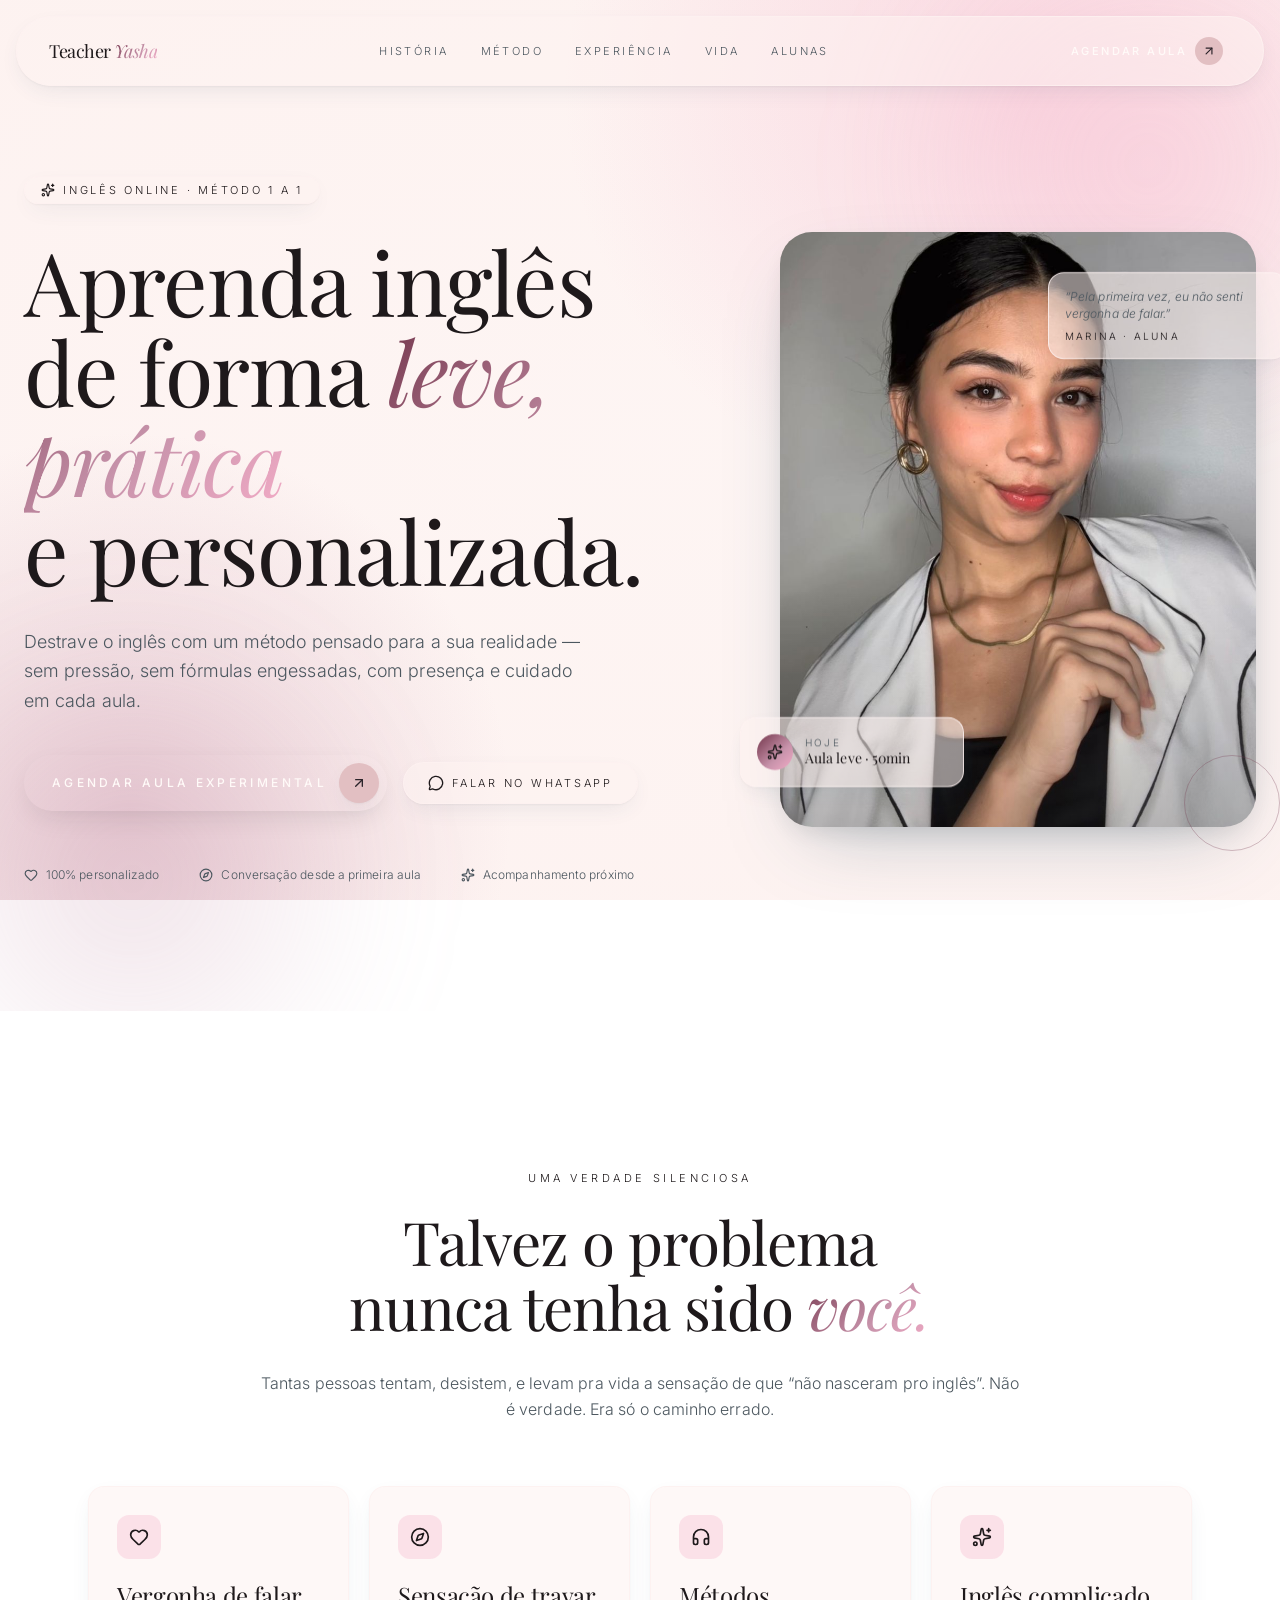
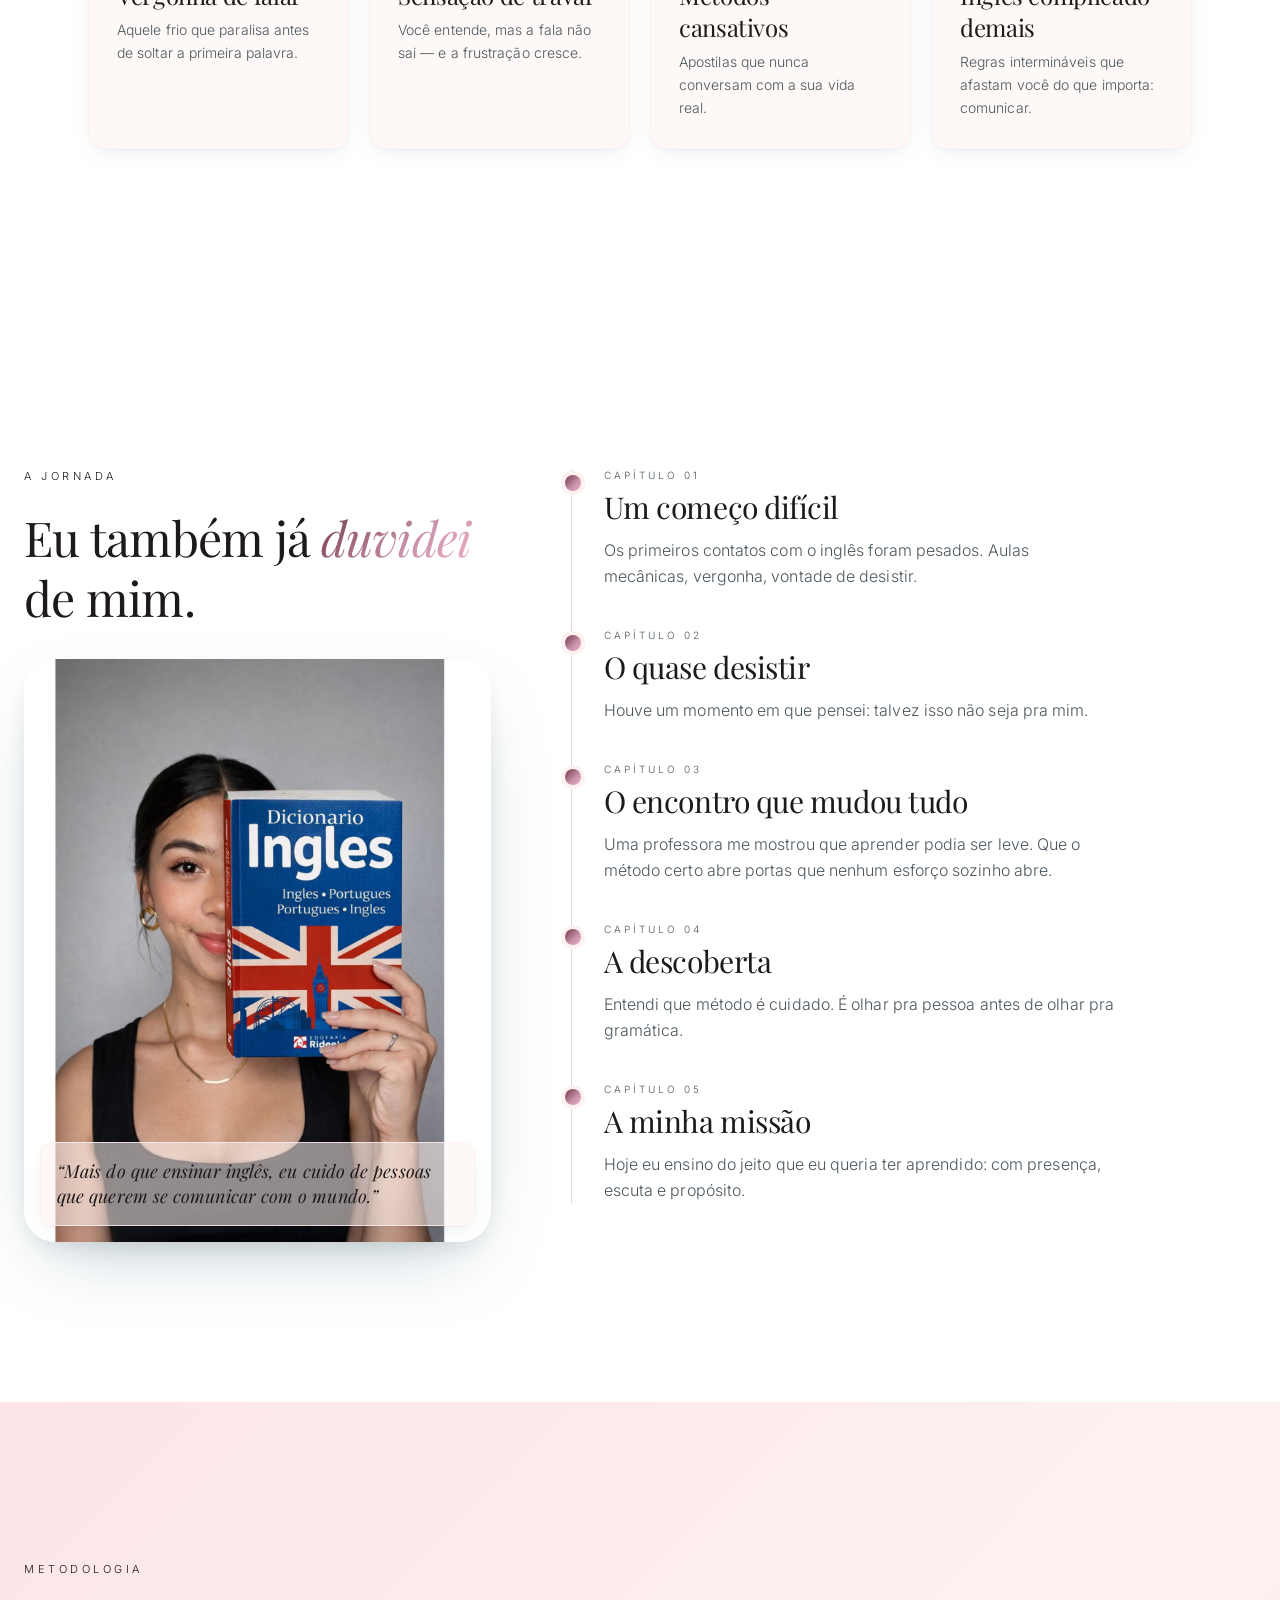
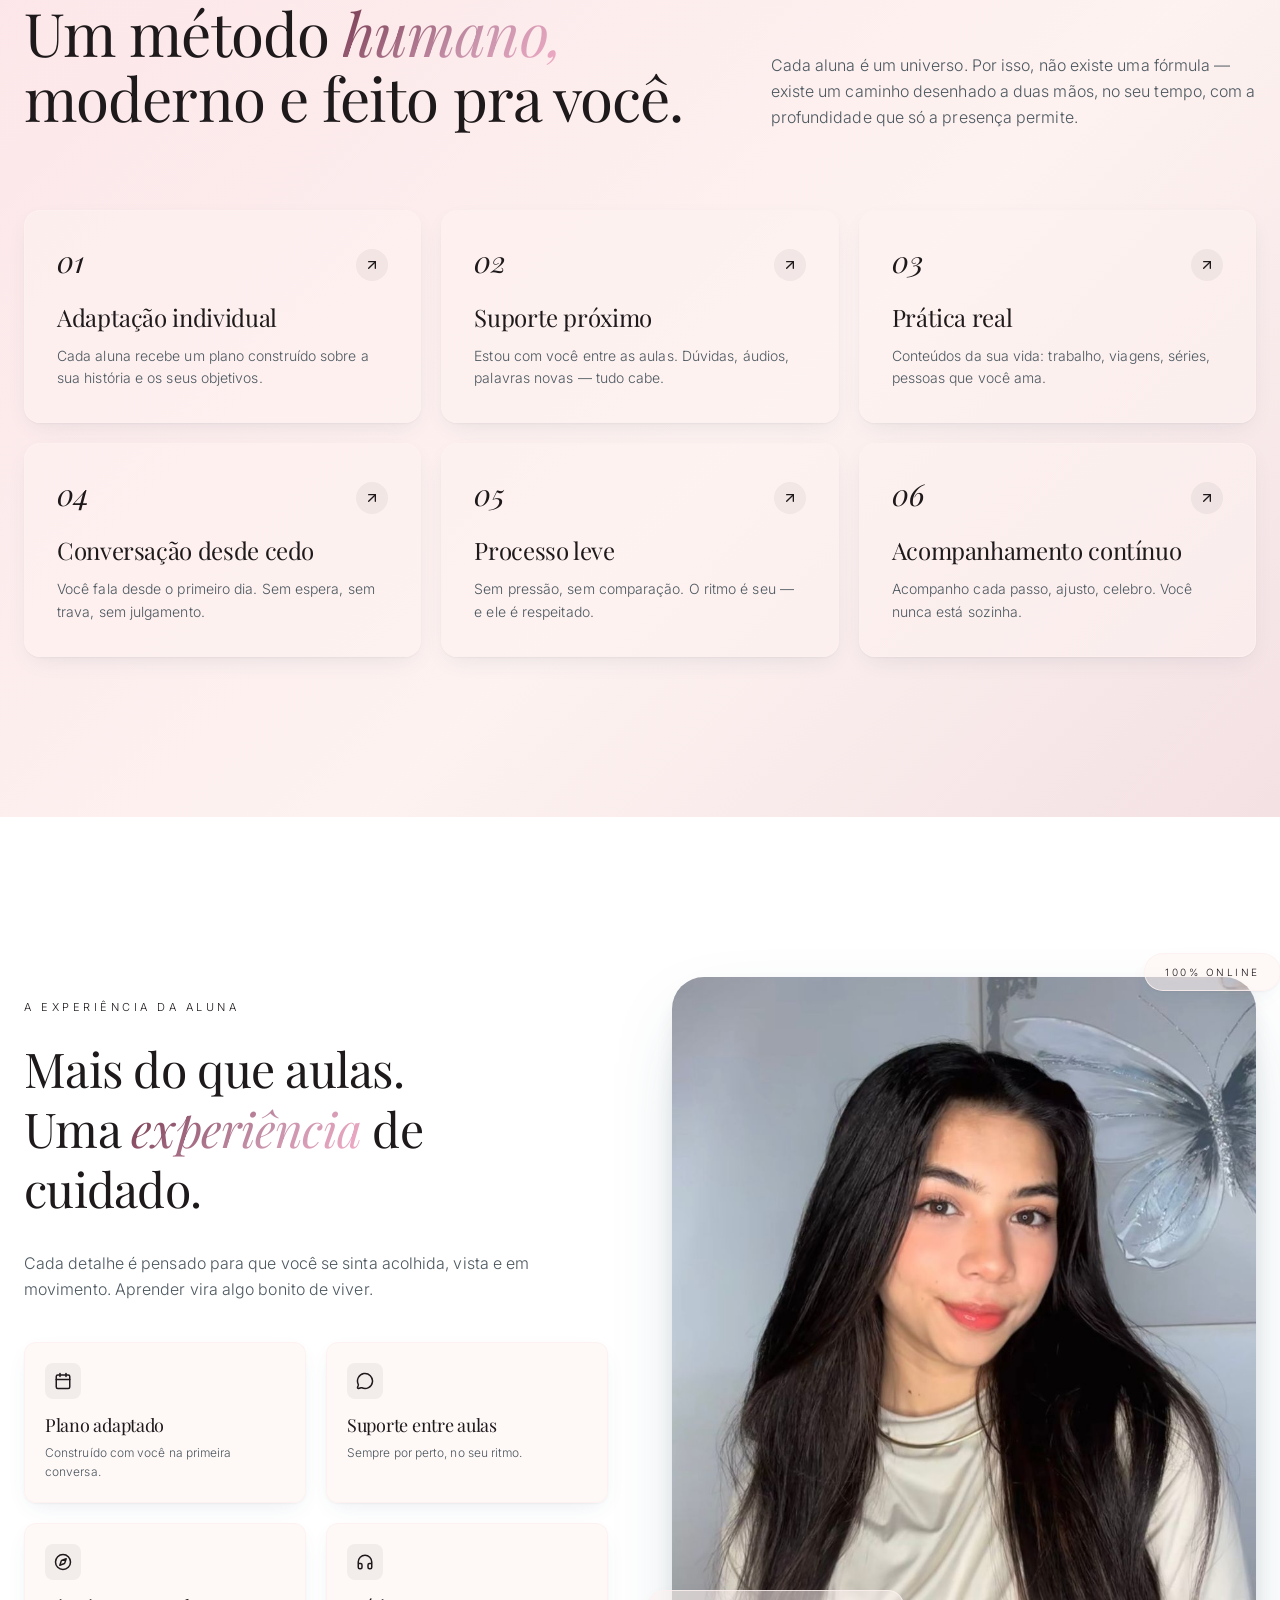
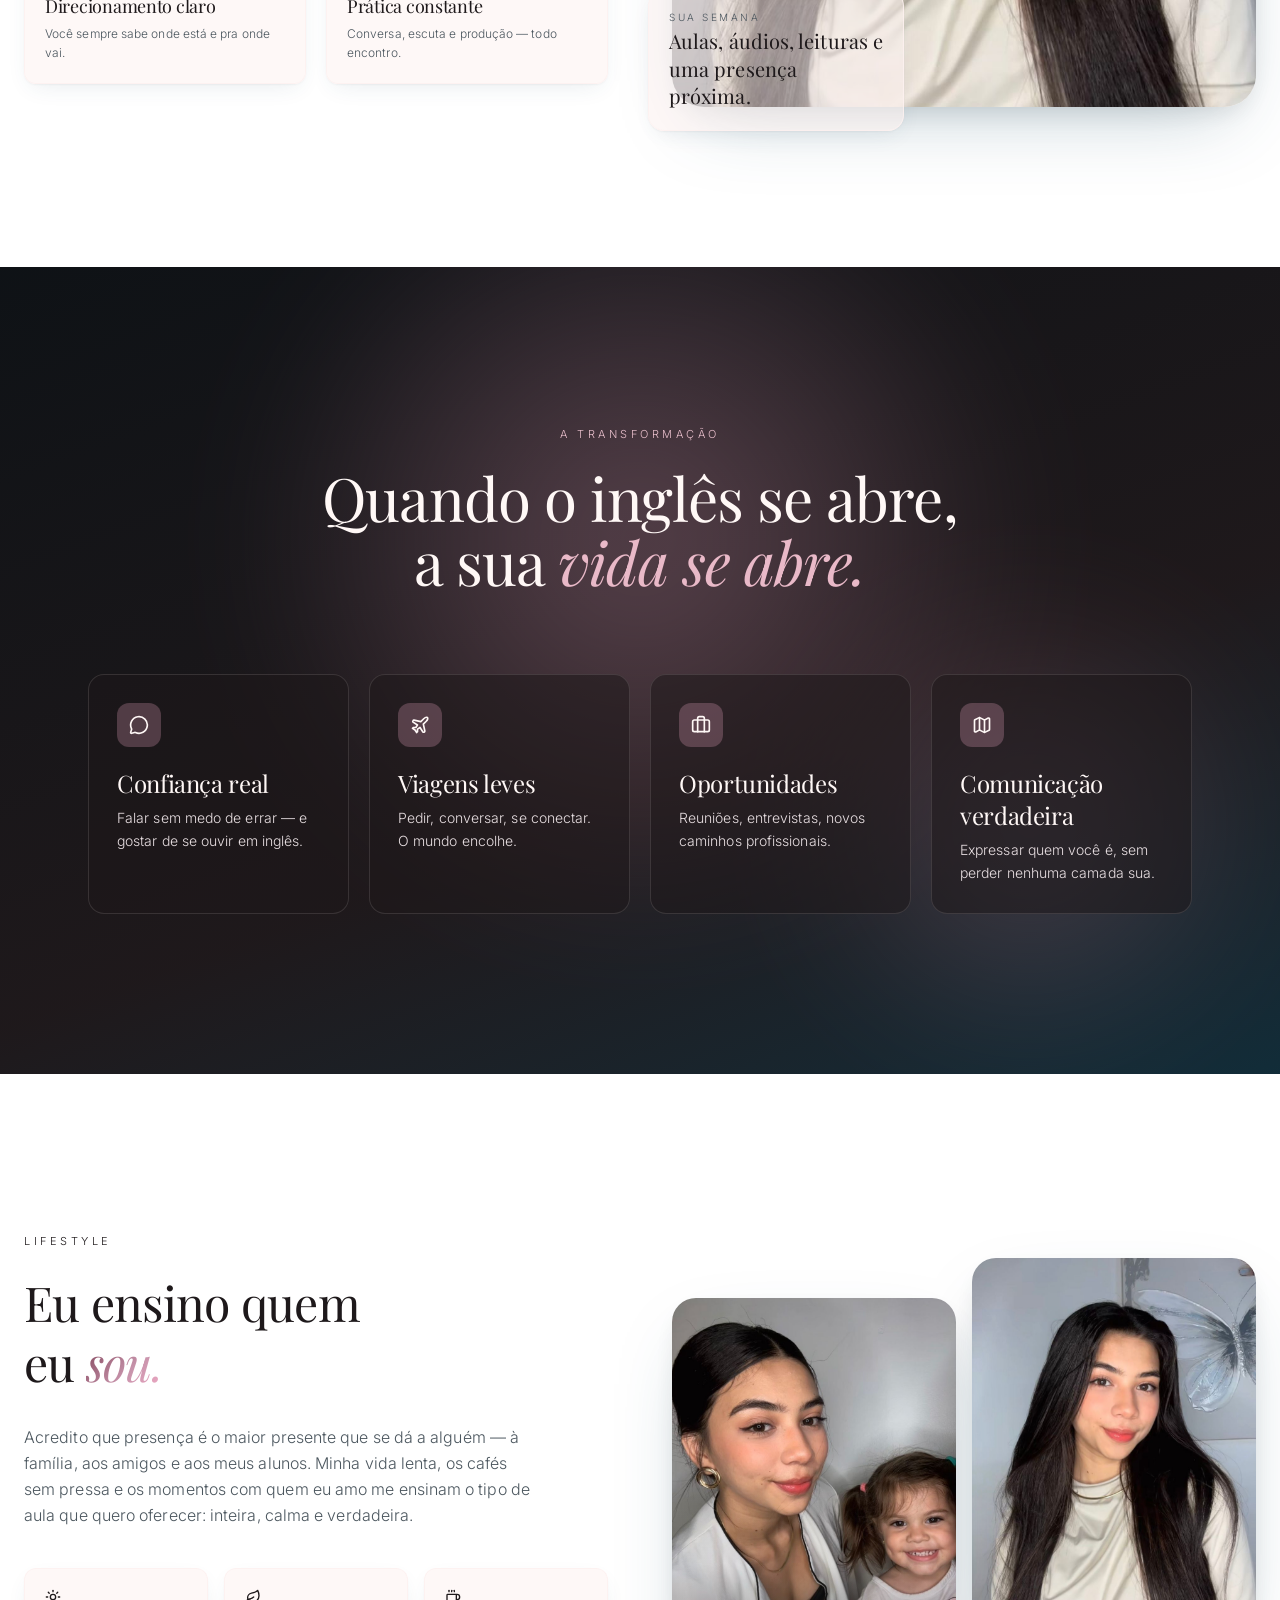
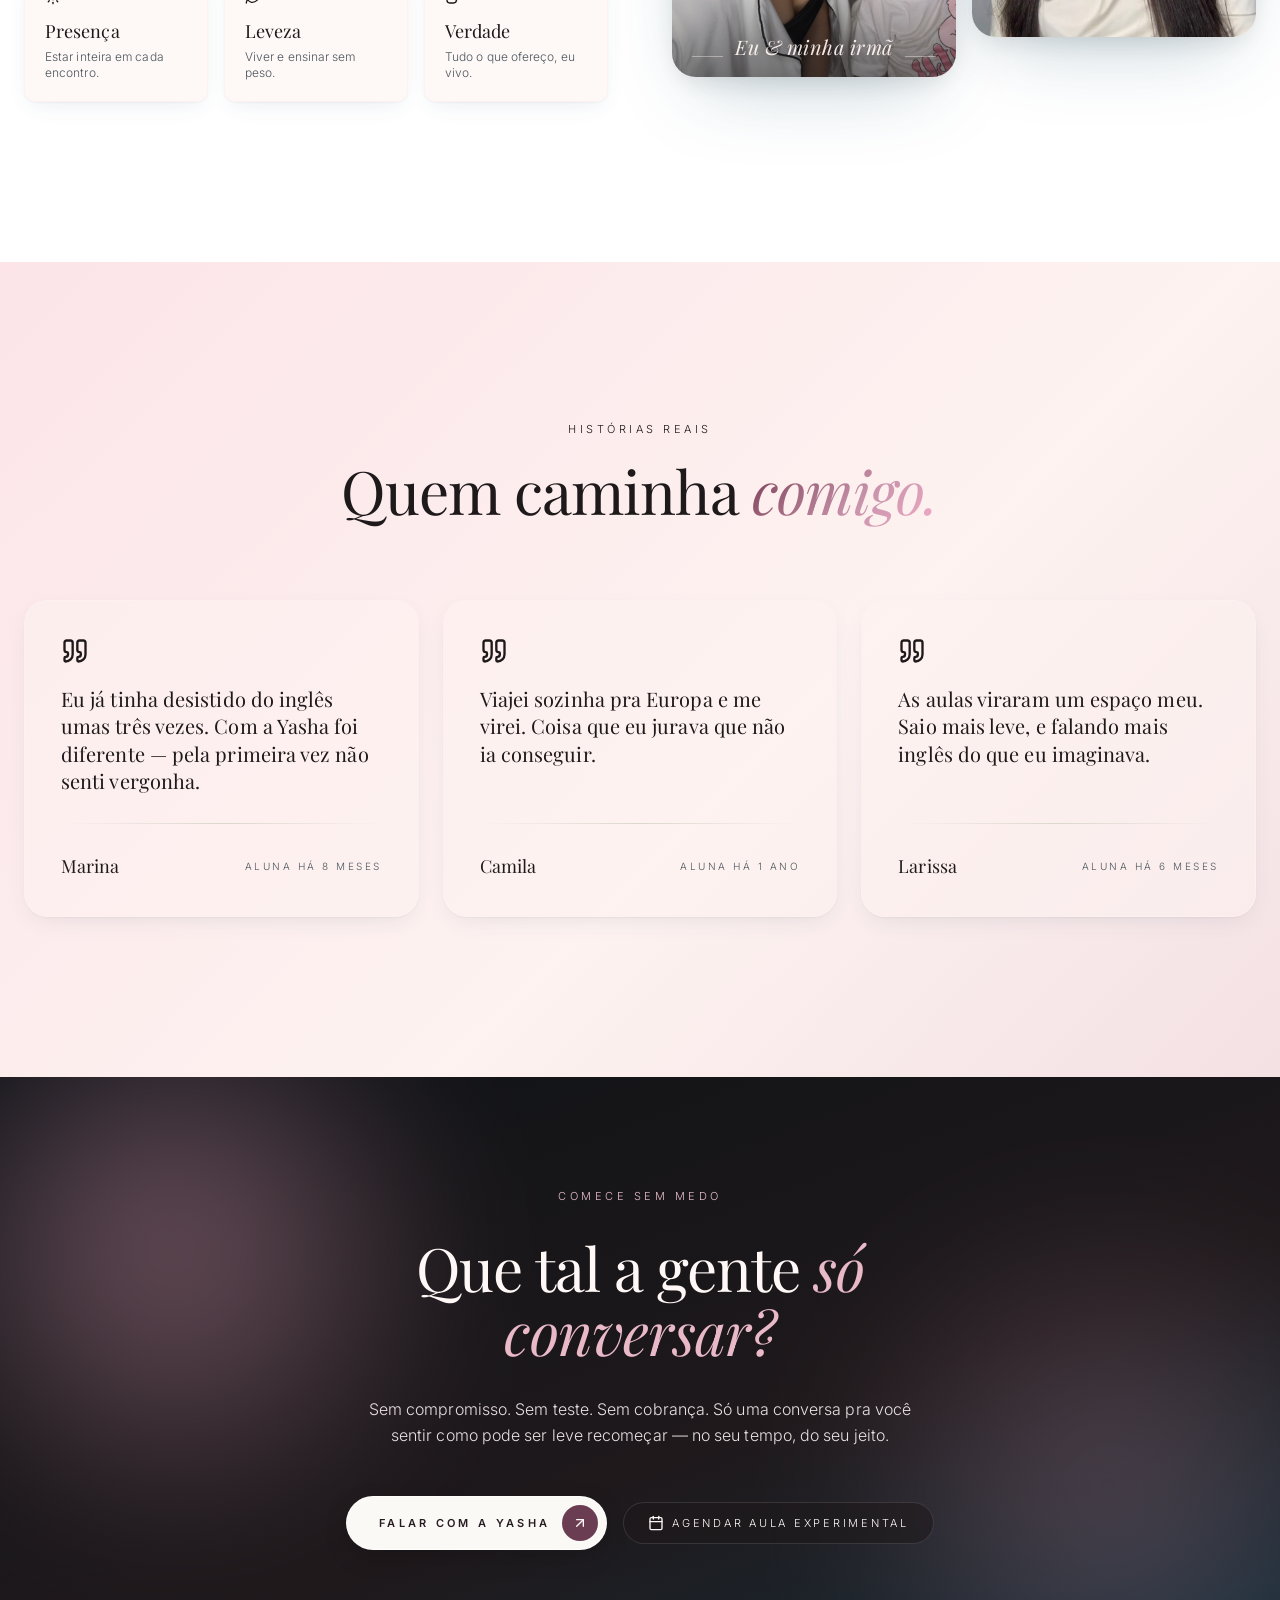
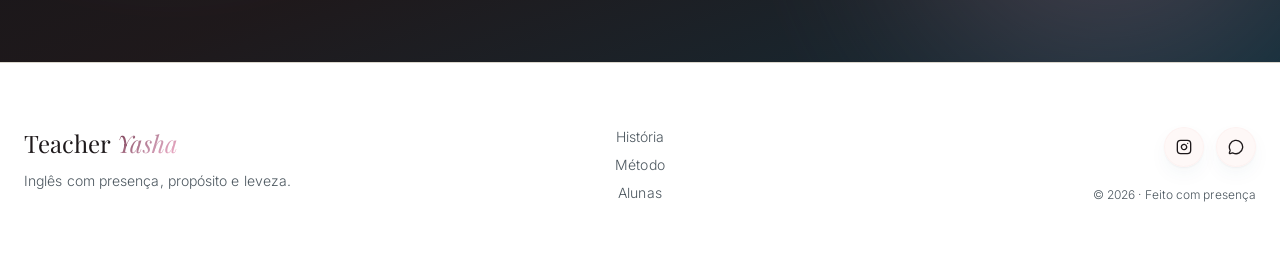
==== commit 5d57d7c6: "V11 reduz de modo mais perceptível os cartões móveis, mantendo desktop e animações" ====
--- a/index.html
+++ b/index.html
@@ -7,7 +7,7 @@
 <meta property="og:description" content="Aulas de inglês online personalizadas com a Teacher Yasha.">
 <meta property="og:type" content="website">
 <meta property="og:image" content="assets/yasha-portrait--EWad3Fw.jpg">
-<meta name="theme-color" content="#fbf9f6"><meta name="yasha-build" content="2026-11-06-hover-legivel-v9">
+<meta name="theme-color" content="#fbf9f6"><meta name="yasha-build" content="2026-11-06-mobile-compacto-v11">
 <link rel="preconnect" href="https://fonts.googleapis.com">
 <link rel="preconnect" href="https://fonts.gstatic.com" crossorigin>
 <link href="https://fonts.googleapis.com/css2?family=Cormorant+Garamond:ital,wght@0,300;0,400;0,500;1,400;1,600&family=Inter:wght@300;400;500;600&family=Playfair+Display:ital,wght@0,400;0,500;0,600;1,400;1,500&display=swap" rel="stylesheet">
@@ -167,38 +167,40 @@
   color: #2a2329 !important;
   stroke: #2a2329 !important;
 }
-/* Cartões flutuantes compactos em telas de celular — V10. */
+/* V11: balões compactos reforçados exclusivamente no celular. */
 @media (max-width: 767px) {
   .yasha-hero-quote {
-    width: 172px !important;
+    width: 156px !important;
+    max-width: calc(100vw - 40px) !important;
     right: -5px !important;
-    top: 18px !important;
-    padding: 10px !important;
+    top: 14px !important;
+    padding: 9px !important;
     border-radius: 16px !important;
   }
   .yasha-hero-quote p:first-child {
-    font-size: 10.5px !important;
+    font-size: 10px !important;
     line-height: 1.45 !important;
   }
   .yasha-hero-quote p:last-child {
-    font-size: 9px !important;
-    letter-spacing: .15em !important;
+    font-size: 8.5px !important;
+    letter-spacing: .12em !important;
     margin-top: 6px !important;
   }
   .yasha-hero-today {
-    width: 166px !important;
+    width: 150px !important;
+    max-width: calc(100vw - 40px) !important;
     left: -6px !important;
     bottom: 26px !important;
-    padding: 10px !important;
+    padding: 9px !important;
     border-radius: 16px !important;
   }
-  .yasha-hero-today > div { gap: 8px !important; }
+  .yasha-hero-today > div { gap: 7px !important; }
   .yasha-hero-today .w-9 {
-    width: 29px !important;
-    height: 29px !important;
+    width: 27px !important;
+    height: 27px !important;
     flex-shrink: 0;
   }
-  .yasha-hero-today .text-sm { font-size: 11.5px !important; }
+  .yasha-hero-today .text-sm { font-size: 11px !important; }
   .yasha-hero-today p:first-child { font-size: 9px !important; letter-spacing: .13em !important; }
 }
 </style>
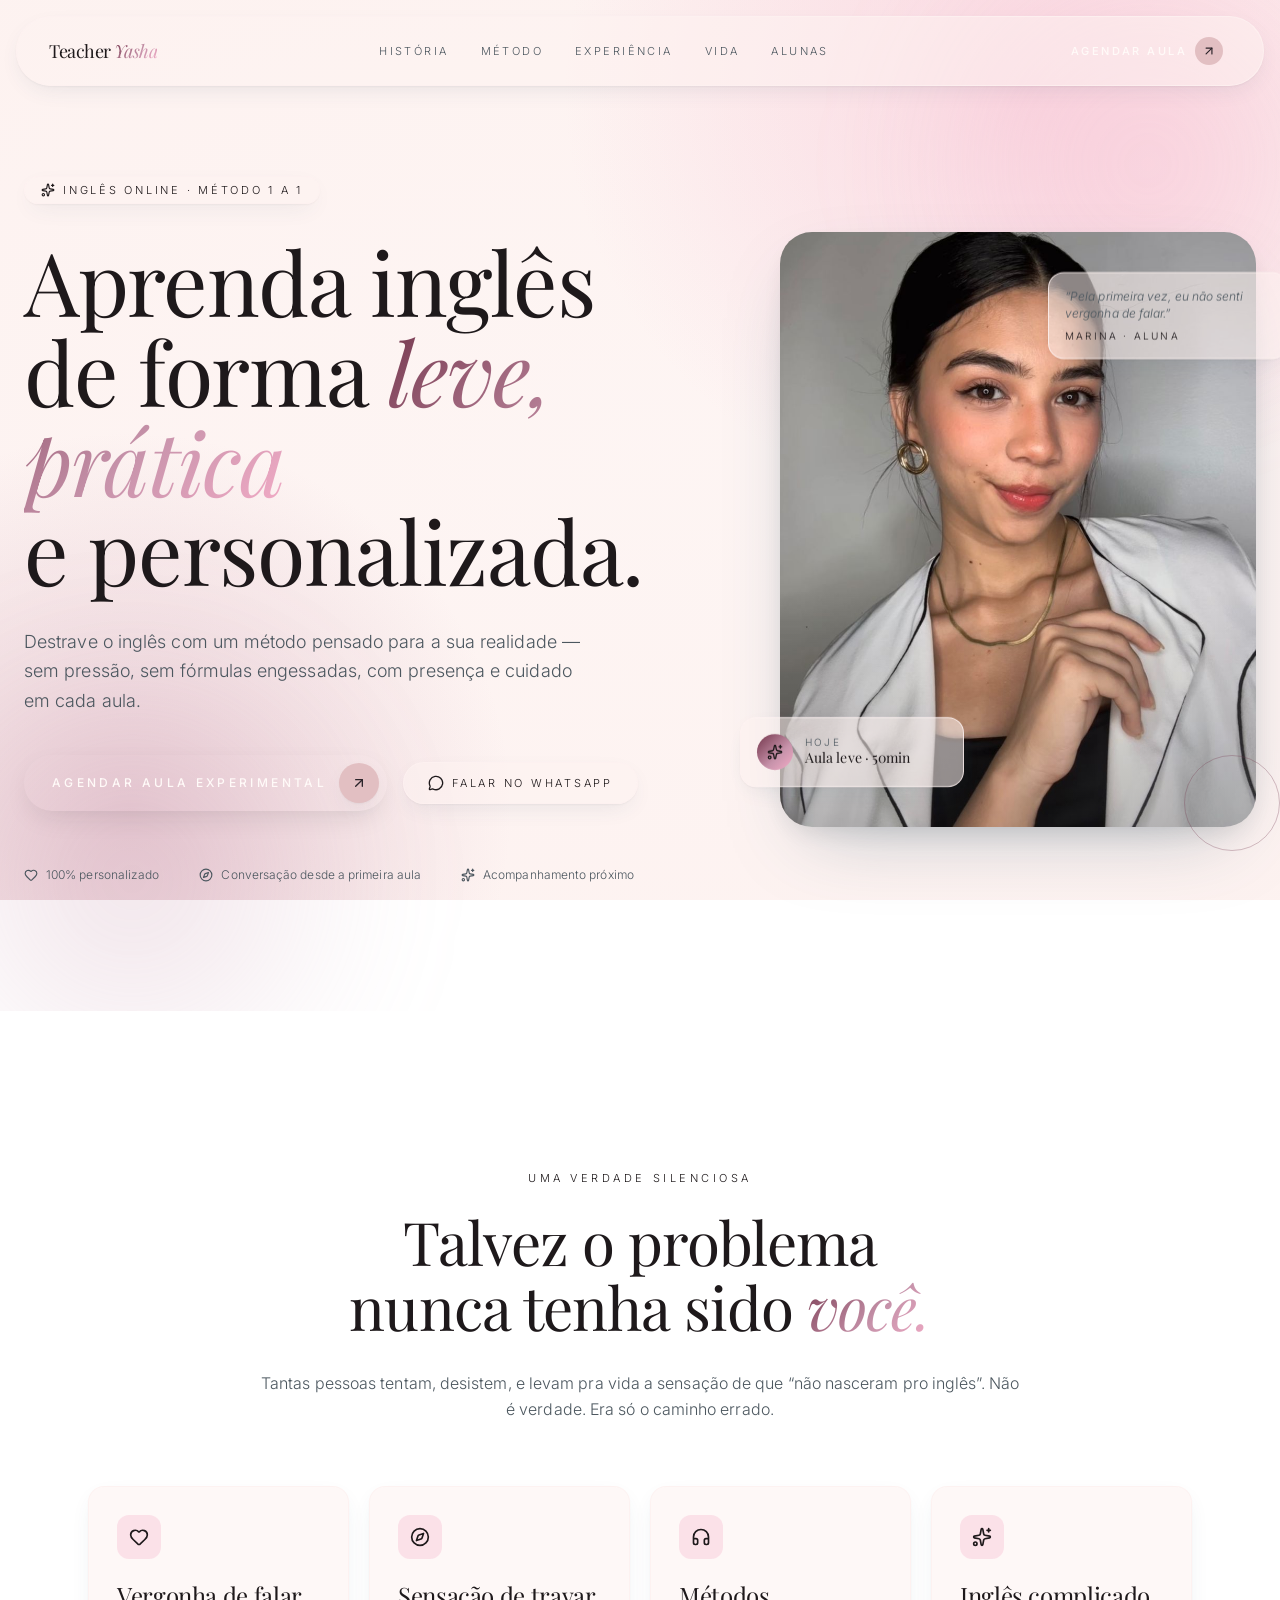
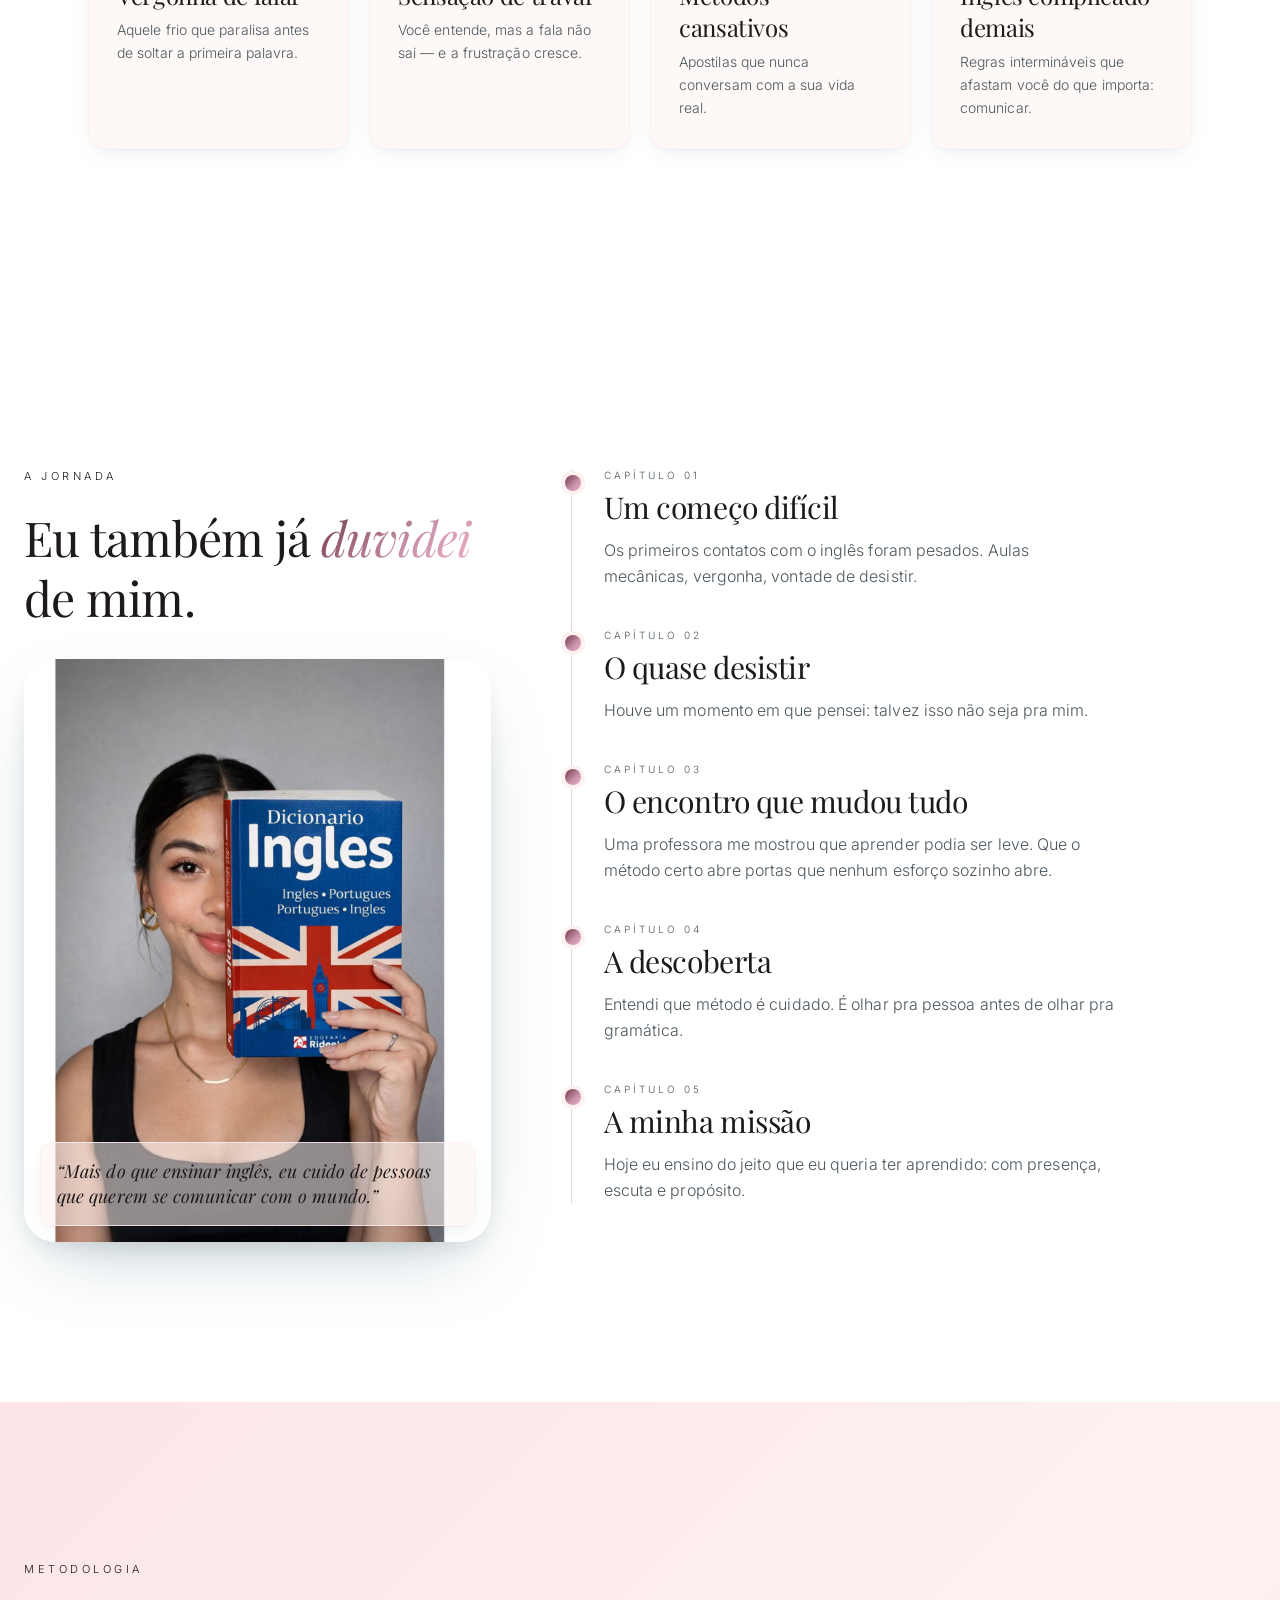
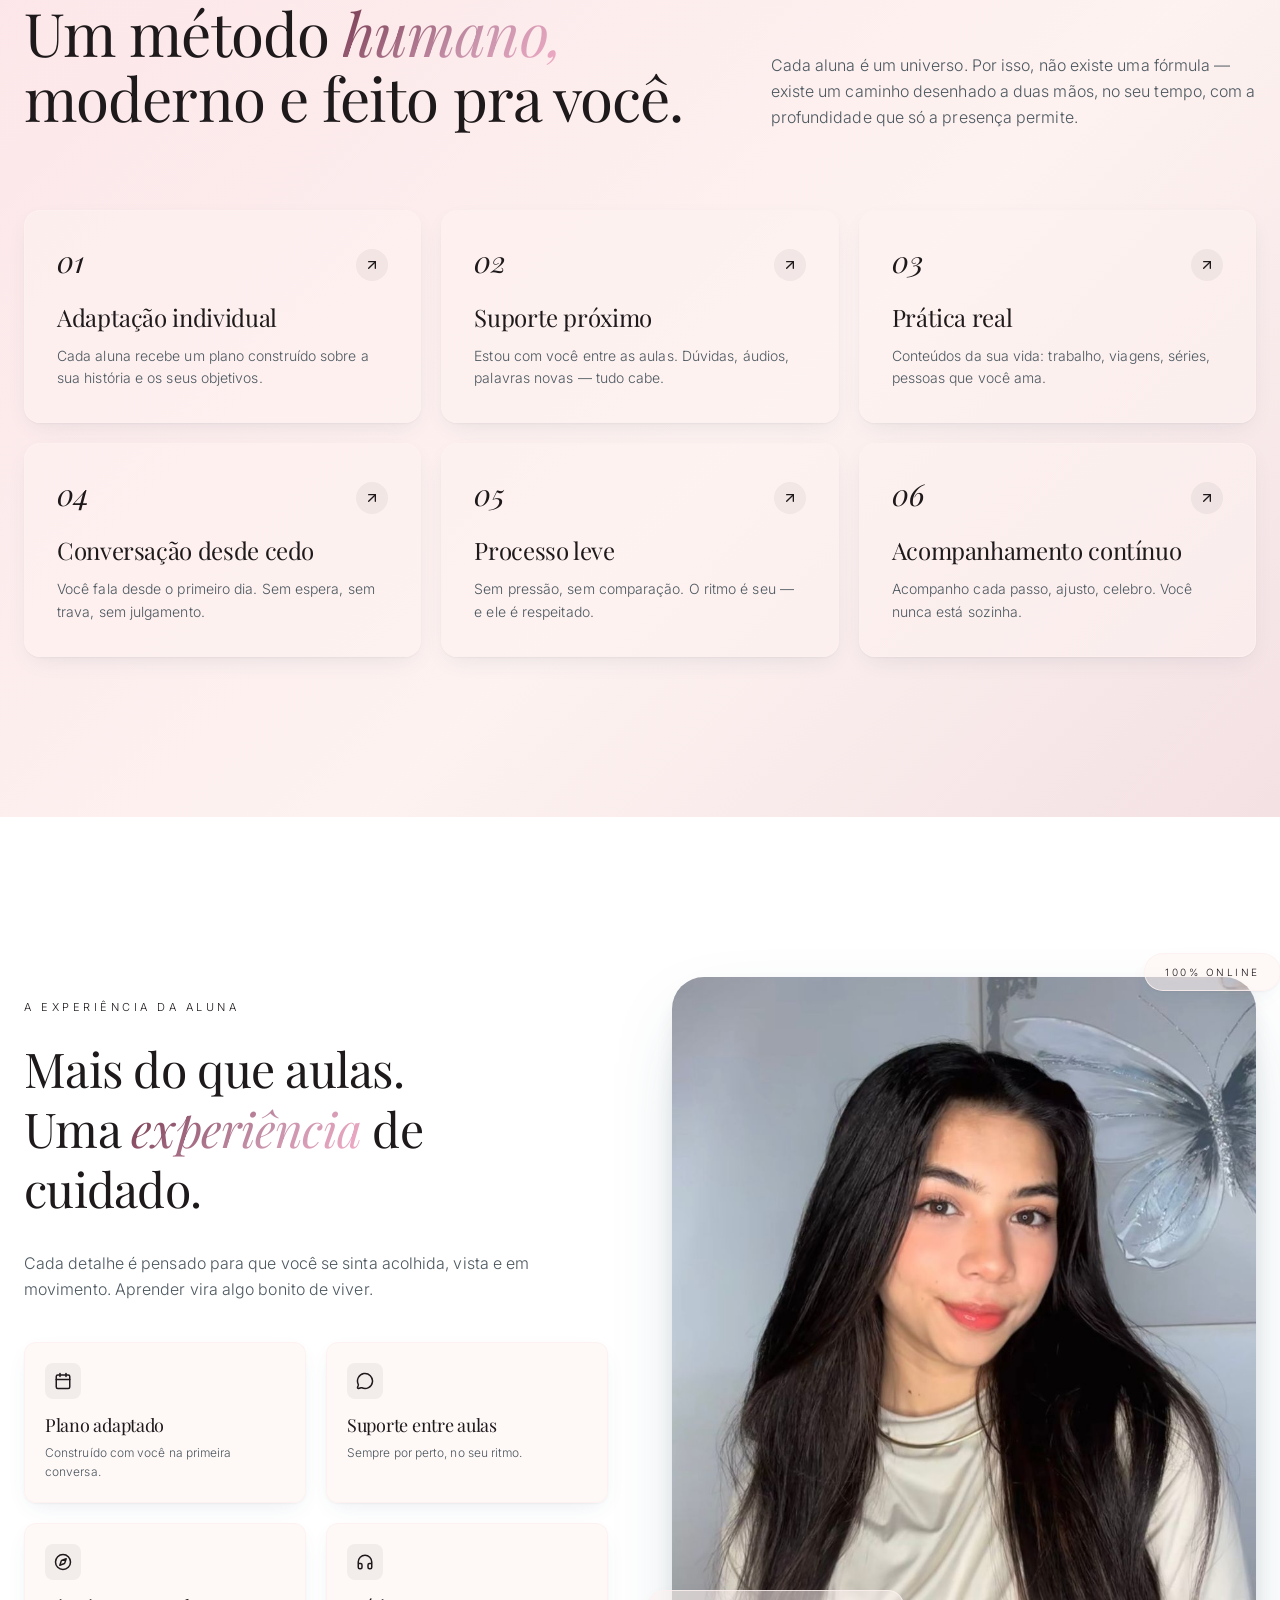
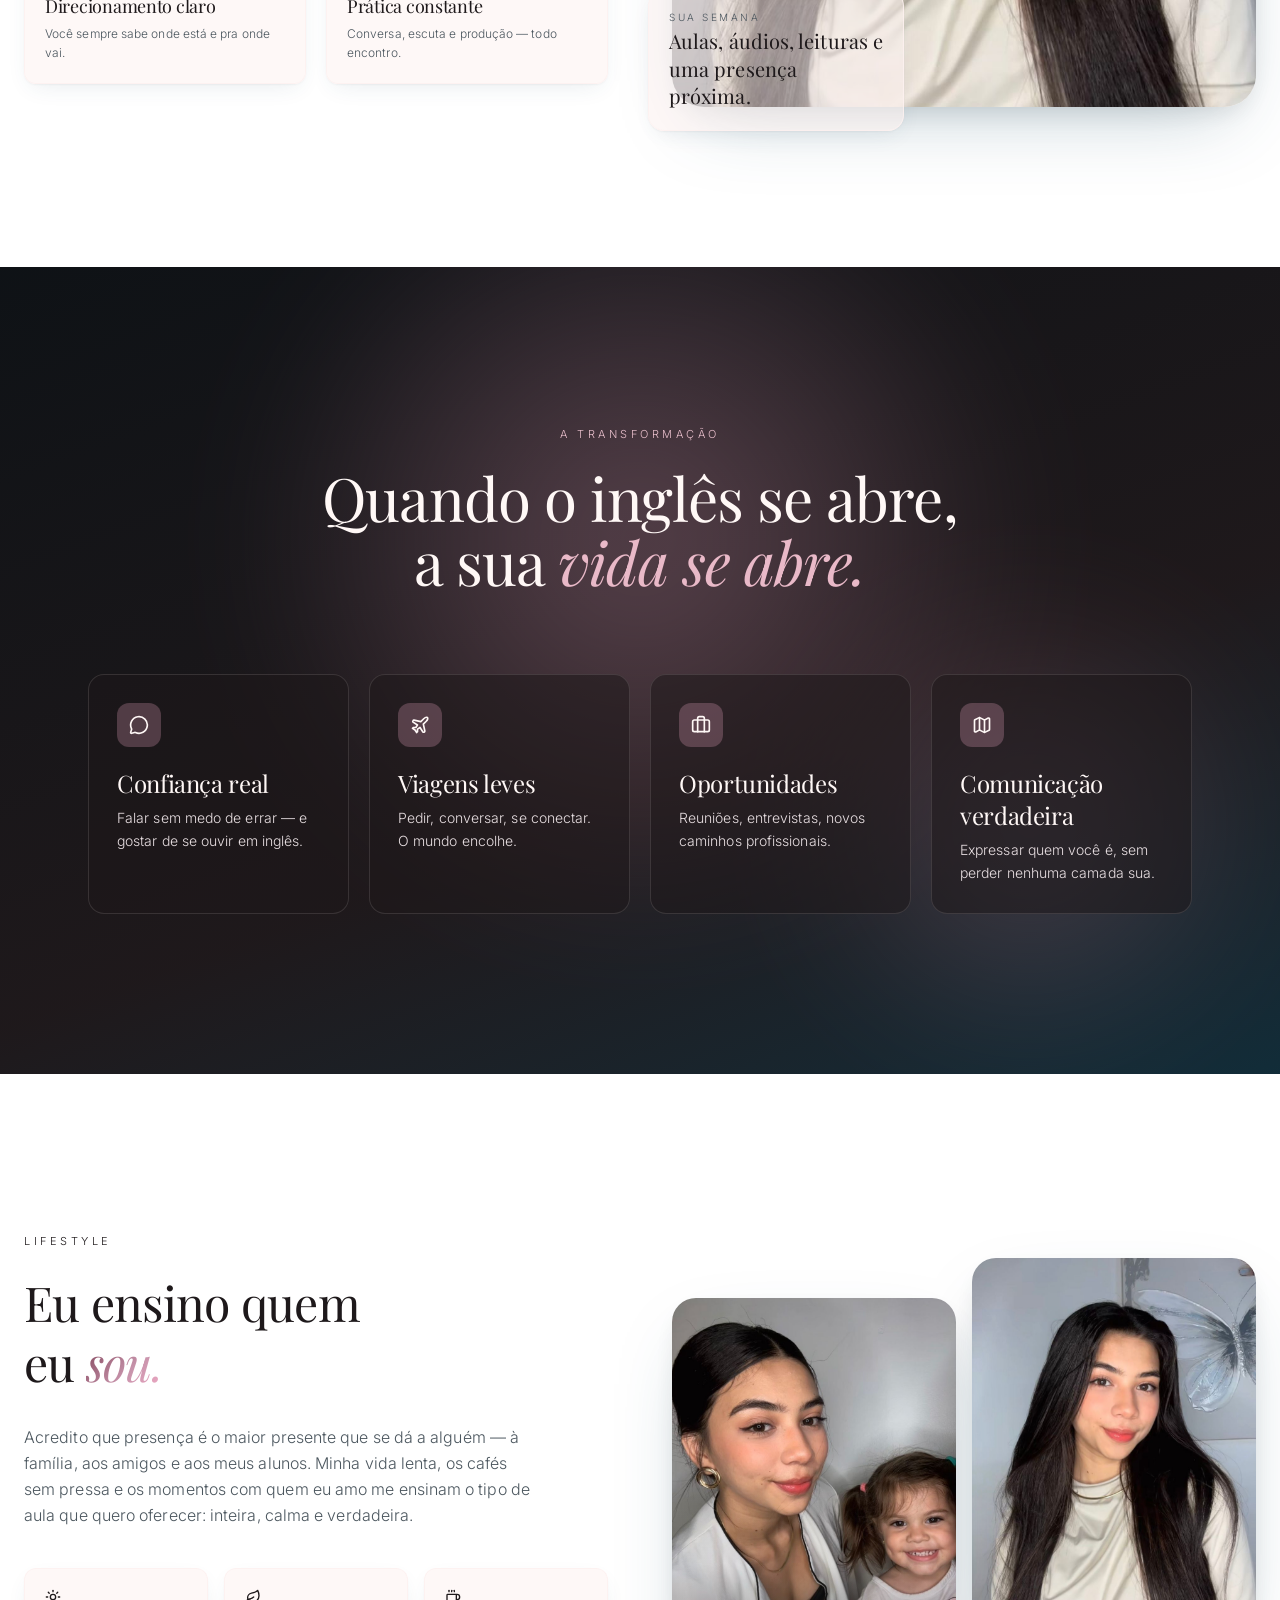
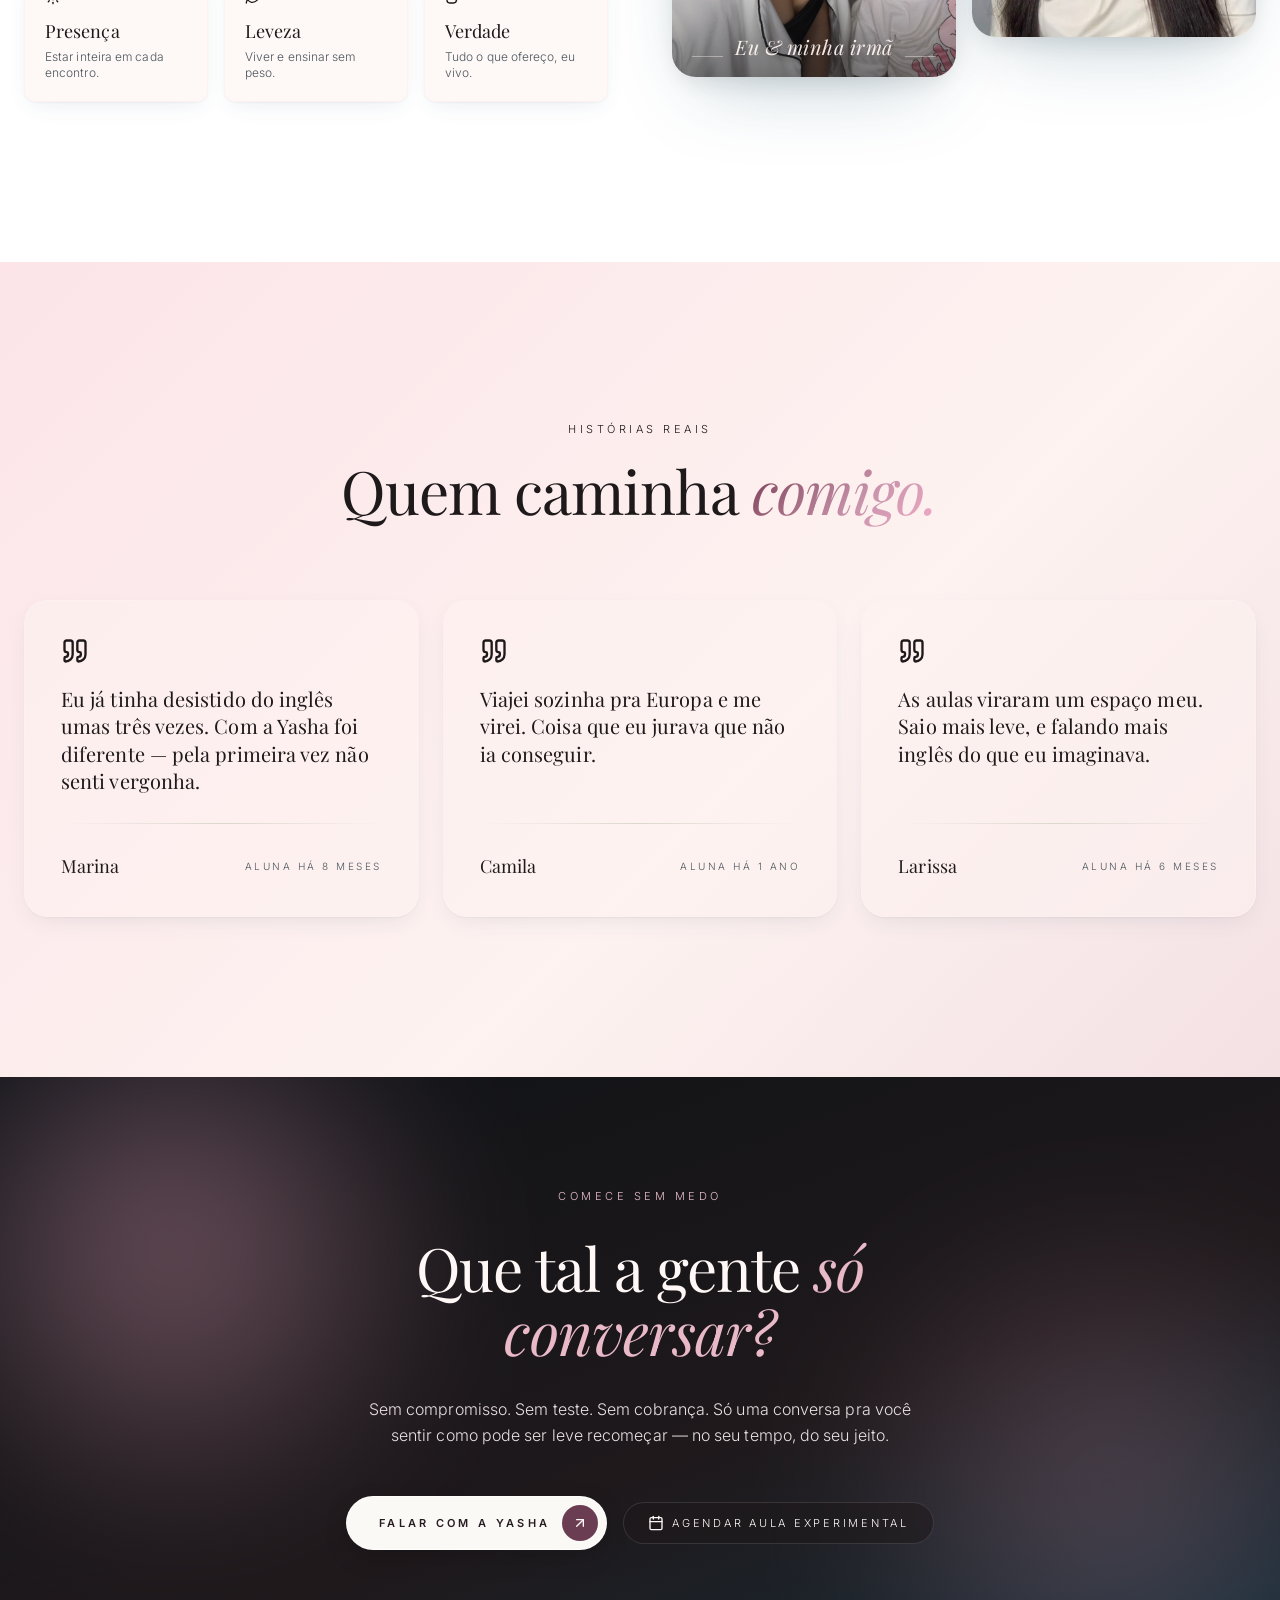
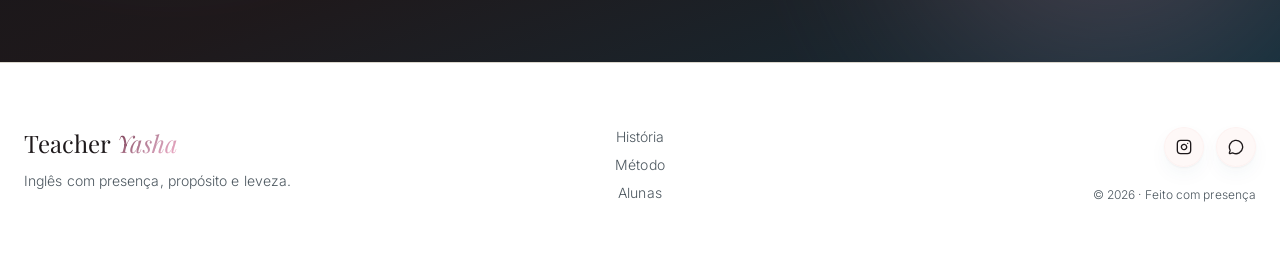
==== commit f8f908ed: "Direciona ícone Instagram do rodapé ao perfil @teacher_yasha" ====
--- a/index.html
+++ b/index.html
@@ -204,7 +204,7 @@
   .yasha-hero-today p:first-child { font-size: 9px !important; letter-spacing: .13em !important; }
 }
 </style>
-</head><body><main class="min-h-screen text-foreground"><nav class="fixed top-4 left-4 right-4 z-50 glass rounded-full"><div class="max-w-7xl mx-auto px-6 md:px-8 py-3 flex items-center justify-between"><a href="#top" class="font-display text-lg tracking-tight">Teacher <span class="italic text-gradient">Yasha</span></a><div class="hidden md:flex items-center gap-8 text-[11px] uppercase tracking-[0.22em] text-muted-foreground"><a href="#sobre" class="hover:text-foreground transition">História</a><a href="#metodo" class="hover:text-foreground transition">Método</a><a href="#experiencia" class="hover:text-foreground transition">Experiência</a><a href="#vida" class="hover:text-foreground transition">Vida</a><a href="#alunas" class="hover:text-foreground transition">Alunas</a></div><a href="https://wa.me/5597984433028?text=Oi%20Yasha!%20Quero%20saber%20mais%20sobre%20as%20aulas." target="_blank" rel="noreferrer" class="yasha-dark-cta group flex items-center gap-2 bg-[color:var(--harbor)] text-[color:var(--linen)] rounded-full pl-5 pr-2 py-2 text-[11px] font-medium uppercase tracking-[0.22em] hover:bg-foreground transition-colors shadow-sog">Agendar aula<span class="w-7 h-7 rounded-full bg-[color:var(--blush)] text-foreground grid place-items-center group-hover:rotate-45 transition-transform"><svg xmlns="http://www.w3.org/2000/svg" width="24" height="24" viewBox="0 0 24 24" fill="none" stroke="currentColor" stroke-width="2" stroke-linecap="round" stroke-linejoin="round" class="lucide lucide-arrow-up-right w-3.5 h-3.5" aria-hidden="true"><path d="M7 7h10v10"></path><path d="M7 17 17 7"></path></svg></span></a><button type="button" id="abrir-menu" class="yasha-menu-toggle" aria-label="Abrir menu" aria-expanded="false" aria-controls="menu-mobile">☰</button></div></nav><div id="menu-mobile" class="yasha-mobile-menu" hidden><a href="#sobre">História</a><a href="#metodo">Método</a><a href="#experiencia">Experiência</a><a href="#vida">Vida</a><a href="#alunas">Alunas</a><a href="https://wa.me/5597984433028?text=Oi%20Yasha!%20Quero%20saber%20mais%20sobre%20as%20aulas." target="_blank" rel="noreferrer">Agendar aula</a></div><section id="top" class="relative pt-36 md:pt-44 pb-24 md:pb-32 overflow-hidden"><div aria-hidden="true" class="pointer-events-none absolute -top-24 -right-32 w-[520px] h-[520px] rounded-full blur-3xl opacity-60" style="background:radial-gradient(closest-side, color-mix(in oklab, var(--blush) 55%, transparent), transparent)"></div><div aria-hidden="true" class="pointer-events-none absolute -bottom-32 -left-32 w-[520px] h-[520px] rounded-full blur-3xl opacity-50" style="background:radial-gradient(closest-side, color-mix(in oklab, var(--mist) 55%, transparent), transparent)"></div><div class="relative max-w-7xl mx-auto px-6 md:px-10 grid md:grid-cols-12 gap-12 md:gap-16 items-center"><div class="md:col-span-7 fade-up"><div class="inline-flex items-center gap-2 glass rounded-full px-4 py-1.5 text-[11px] uppercase tracking-[0.25em] text-[color:var(--harbor)] mb-8"><svg xmlns="http://www.w3.org/2000/svg" width="24" height="24" viewBox="0 0 24 24" fill="none" stroke="currentColor" stroke-width="2" stroke-linecap="round" stroke-linejoin="round" class="lucide lucide-sparkles w-3.5 h-3.5" aria-hidden="true"><path d="M11.017 2.814a1 1 0 0 1 1.966 0l1.051 5.558a2 2 0 0 0 1.594 1.594l5.558 1.051a1 1 0 0 1 0 1.966l-5.558 1.051a2 2 0 0 0-1.594 1.594l-1.051 5.558a1 1 0 0 1-1.966 0l-1.051-5.558a2 2 0 0 0-1.594-1.594l-5.558-1.051a1 1 0 0 1 0-1.966l5.558-1.051a2 2 0 0 0 1.594-1.594z"></path><path d="M20 2v4"></path><path d="M22 4h-4"></path><circle cx="4" cy="20" r="2"></circle></svg>Inglês online · método 1 a 1</div><h1 class="font-display text-[2.7rem] md:text-7xl lg:text-[5.5rem] leading-[1.02] text-foreground">Aprenda inglês <br/>de forma <em class="italic text-gradient">leve, prática</em> <br/>e personalizada.</h1><p class="mt-8 max-w-xl text-base md:text-lg text-muted-foreground leading-relaxed">Destrave o inglês com um método pensado para a sua realidade — sem pressão, sem fórmulas engessadas, com presença e cuidado em cada aula.</p><div class="mt-10 flex flex-wrap items-center gap-4"><a href="https://wa.me/5597984433028?text=Oi%20Yasha!%20Quero%20saber%20mais%20sobre%20as%20aulas." target="_blank" rel="noreferrer" class="yasha-dark-cta group inline-flex items-center gap-3 bg-[color:var(--harbor)] text-[color:var(--linen)] rounded-full pl-7 pr-2 py-2 hover:bg-foreground transition-all duration-300 shadow-float hover:scale-[1.02] ring-1 ring-[color:var(--harbor)]/20"><span class="text-[12px] font-medium uppercase tracking-[0.28em] py-1.5">Agendar aula experimental</span><span class="w-10 h-10 rounded-full bg-[color:var(--blush)] text-foreground grid place-items-center group-hover:rotate-45 transition-transform duration-300 shadow-soft"><svg xmlns="http://www.w3.org/2000/svg" width="24" height="24" viewBox="0 0 24 24" fill="none" stroke="currentColor" stroke-width="2" stroke-linecap="round" stroke-linejoin="round" class="lucide lucide-arrow-up-right w-4 h-4" aria-hidden="true"><path d="M7 7h10v10"></path><path d="M7 17 17 7"></path></svg></span></a><a href="https://wa.me/5597984433028?text=Oi%20Yasha!%20Quero%20saber%20mais%20sobre%20as%20aulas." target="_blank" rel="noreferrer" class="inline-flex items-center gap-2 glass rounded-full px-6 py-3 text-[11px] uppercase tracking-[0.25em] hover:text-[color:var(--harbor)] transition"><svg xmlns="http://www.w3.org/2000/svg" width="24" height="24" viewBox="0 0 24 24" fill="none" stroke="currentColor" stroke-width="2" stroke-linecap="round" stroke-linejoin="round" class="lucide lucide-message-circle w-4 h-4" aria-hidden="true"><path d="M2.992 16.342a2 2 0 0 1 .094 1.167l-1.065 3.29a1 1 0 0 0 1.236 1.168l3.413-.998a2 2 0 0 1 1.099.092 10 10 0 1 0-4.777-4.719"></path></svg>Falar no WhatsApp</a></div><div class="mt-14 flex flex-wrap items-center gap-x-10 gap-y-4 text-xs text-muted-foreground"><div class="flex items-center gap-2"><svg xmlns="http://www.w3.org/2000/svg" width="24" height="24" viewBox="0 0 24 24" fill="none" stroke="currentColor" stroke-width="2" stroke-linecap="round" stroke-linejoin="round" class="lucide lucide-heart w-3.5 h-3.5 text-[color:var(--blush)]" aria-hidden="true"><path d="M2 9.5a5.5 5.5 0 0 1 9.591-3.676.56.56 0 0 0 .818 0A5.49 5.49 0 0 1 22 9.5c0 2.29-1.5 4-3 5.5l-5.492 5.313a2 2 0 0 1-3 .019L5 15c-1.5-1.5-3-3.2-3-5.5"></path></svg> 100% personalizado</div><div class="flex items-center gap-2"><svg xmlns="http://www.w3.org/2000/svg" width="24" height="24" viewBox="0 0 24 24" fill="none" stroke="currentColor" stroke-width="2" stroke-linecap="round" stroke-linejoin="round" class="lucide lucide-compass w-3.5 h-3.5 text-[color:var(--harbor)]" aria-hidden="true"><circle cx="12" cy="12" r="10"></circle><path d="m16.24 7.76-1.804 5.411a2 2 0 0 1-1.265 1.265L7.76 16.24l1.804-5.411a2 2 0 0 1 1.265-1.265z"></path></svg> Conversação desde a primeira aula</div><div class="flex items-center gap-2"><svg xmlns="http://www.w3.org/2000/svg" width="24" height="24" viewBox="0 0 24 24" fill="none" stroke="currentColor" stroke-width="2" stroke-linecap="round" stroke-linejoin="round" class="lucide lucide-sparkles w-3.5 h-3.5 text-[color:var(--mist)]" aria-hidden="true"><path d="M11.017 2.814a1 1 0 0 1 1.966 0l1.051 5.558a2 2 0 0 0 1.594 1.594l5.558 1.051a1 1 0 0 1 0 1.966l-5.558 1.051a2 2 0 0 0-1.594 1.594l-1.051 5.558a1 1 0 0 1-1.966 0l-1.051-5.558a2 2 0 0 0-1.594-1.594l-5.558-1.051a1 1 0 0 1 0-1.966l5.558-1.051a2 2 0 0 0 1.594-1.594z"></path><path d="M20 2v4"></path><path d="M22 4h-4"></path><circle cx="4" cy="20" r="2"></circle></svg> Acompanhamento próximo</div></div></div><div class="md:col-span-5 fade-up delay-2"><div class="relative"><div class="relative aspect-[4/5] overflow-hidden rounded-[2rem] shadow-float"><img src="assets/yasha-portrait--EWad3Fw.jpg" alt="Teacher Yasha" class="w-full h-full object-cover"/><div class="absolute inset-0" style="background:linear-gradient(180deg, transparent 60%, rgba(26,26,26,0.25))"></div></div><div class="yasha-hero-today absolute -left-6 md:-left-10 bottom-10 glass rounded-2xl p-4 w-56 float-slow"><div class="flex items-center gap-3"><div class="w-9 h-9 rounded-full grid place-items-center" style="background:var(--gradient-text)"><svg xmlns="http://www.w3.org/2000/svg" width="24" height="24" viewBox="0 0 24 24" fill="none" stroke="currentColor" stroke-width="2" stroke-linecap="round" stroke-linejoin="round" class="lucide lucide-sparkles w-4 h-4 text-[color:var(--linen)]" aria-hidden="true"><path d="M11.017 2.814a1 1 0 0 1 1.966 0l1.051 5.558a2 2 0 0 0 1.594 1.594l5.558 1.051a1 1 0 0 1 0 1.966l-5.558 1.051a2 2 0 0 0-1.594 1.594l-1.051 5.558a1 1 0 0 1-1.966 0l-1.051-5.558a2 2 0 0 0-1.594-1.594l-5.558-1.051a1 1 0 0 1 0-1.966l5.558-1.051a2 2 0 0 0 1.594-1.594z"></path><path d="M20 2v4"></path><path d="M22 4h-4"></path><circle cx="4" cy="20" r="2"></circle></svg></div><div><p class="text-[10px] uppercase tracking-[0.22em] text-muted-foreground">Hoje</p><p class="text-sm font-display">Aula leve · 50min</p></div></div></div><div class="yasha-hero-quote absolute -right-3 md:-right-8 top-10 glass rounded-2xl p-4 w-60 float-soft"><p class="text-xs italic text-muted-foreground leading-snug">“Pela primeira vez, eu não senti vergonha de falar.”</p><p class="mt-2 text-[10px] uppercase tracking-[0.22em] text-[color:var(--harbor)]">Marina · aluna</p></div><div aria-hidden="true" class="absolute -bottom-6 -right-6 w-24 h-24 rounded-full border border-[color:var(--harbor)]/30"></div></div></div></div></section><section class="relative py-28 md:py-40"><div class="max-w-6xl mx-auto px-6 md:px-10"><div class="text-center max-w-3xl mx-auto mb-16 fade-up"><p class="text-[11px] uppercase tracking-[0.32em] text-[color:var(--harbor)] mb-6">Uma verdade silenciosa</p><h2 class="font-display text-4xl md:text-6xl leading-[1.08]">Talvez o problema <br/> nunca tenha sido <em class="text-gradient">você.</em></h2><p class="mt-8 text-muted-foreground leading-relaxed">Tantas pessoas tentam, desistem, e levam pra vida a sensação de que “não nasceram pro inglês”. Não é verdade. Era só o caminho errado.</p></div><div class="grid sm:grid-cols-2 lg:grid-cols-4 gap-5"><div class="group relative glass rounded-2xl p-7 fade-up hover:-translate-y-1 transition-all duration-500" style="animation-delay:0s"><div class="w-11 h-11 rounded-xl grid place-items-center mb-5" style="background:color-mix(in oklab, var(--blush) 30%, transparent)"><svg xmlns="http://www.w3.org/2000/svg" width="24" height="24" viewBox="0 0 24 24" fill="none" stroke="currentColor" stroke-width="2" stroke-linecap="round" stroke-linejoin="round" class="lucide lucide-heart w-5 h-5 text-[color:var(--harbor)]" aria-hidden="true"><path d="M2 9.5a5.5 5.5 0 0 1 9.591-3.676.56.56 0 0 0 .818 0A5.49 5.49 0 0 1 22 9.5c0 2.29-1.5 4-3 5.5l-5.492 5.313a2 2 0 0 1-3 .019L5 15c-1.5-1.5-3-3.2-3-5.5"></path></svg></div><h3 class="font-display text-2xl mb-2">Vergonha de falar</h3><p class="text-sm text-muted-foreground leading-relaxed">Aquele frio que paralisa antes de soltar a primeira palavra.</p><div aria-hidden="true" class="absolute inset-x-7 bottom-3 h-px bg-gradient-to-r from-transparent via-[color:var(--blush)]/40 to-transparent opacity-0 group-hover:opacity-100 transition"></div></div><div class="group relative glass rounded-2xl p-7 fade-up hover:-translate-y-1 transition-all duration-500" style="animation-delay:0.08s"><div class="w-11 h-11 rounded-xl grid place-items-center mb-5" style="background:color-mix(in oklab, var(--blush) 30%, transparent)"><svg xmlns="http://www.w3.org/2000/svg" width="24" height="24" viewBox="0 0 24 24" fill="none" stroke="currentColor" stroke-width="2" stroke-linecap="round" stroke-linejoin="round" class="lucide lucide-compass w-5 h-5 text-[color:var(--harbor)]" aria-hidden="true"><circle cx="12" cy="12" r="10"></circle><path d="m16.24 7.76-1.804 5.411a2 2 0 0 1-1.265 1.265L7.76 16.24l1.804-5.411a2 2 0 0 1 1.265-1.265z"></path></svg></div><h3 class="font-display text-2xl mb-2">Sensação de travar</h3><p class="text-sm text-muted-foreground leading-relaxed">Você entende, mas a fala não sai — e a frustração cresce.</p><div aria-hidden="true" class="absolute inset-x-7 bottom-3 h-px bg-gradient-to-r from-transparent via-[color:var(--blush)]/40 to-transparent opacity-0 group-hover:opacity-100 transition"></div></div><div class="group relative glass rounded-2xl p-7 fade-up hover:-translate-y-1 transition-all duration-500" style="animation-delay:0.16s"><div class="w-11 h-11 rounded-xl grid place-items-center mb-5" style="background:color-mix(in oklab, var(--blush) 30%, transparent)"><svg xmlns="http://www.w3.org/2000/svg" width="24" height="24" viewBox="0 0 24 24" fill="none" stroke="currentColor" stroke-width="2" stroke-linecap="round" stroke-linejoin="round" class="lucide lucide-headphones w-5 h-5 text-[color:var(--harbor)]" aria-hidden="true"><path d="M3 14h3a2 2 0 0 1 2 2v3a2 2 0 0 1-2 2H5a2 2 0 0 1-2-2v-7a9 9 0 0 1 18 0v7a2 2 0 0 1-2 2h-1a2 2 0 0 1-2-2v-3a2 2 0 0 1 2-2h3"></path></svg></div><h3 class="font-display text-2xl mb-2">Métodos cansativos</h3><p class="text-sm text-muted-foreground leading-relaxed">Apostilas que nunca conversam com a sua vida real.</p><div aria-hidden="true" class="absolute inset-x-7 bottom-3 h-px bg-gradient-to-r from-transparent via-[color:var(--blush)]/40 to-transparent opacity-0 group-hover:opacity-100 transition"></div></div><div class="group relative glass rounded-2xl p-7 fade-up hover:-translate-y-1 transition-all duration-500" style="animation-delay:0.24s"><div class="w-11 h-11 rounded-xl grid place-items-center mb-5" style="background:color-mix(in oklab, var(--blush) 30%, transparent)"><svg xmlns="http://www.w3.org/2000/svg" width="24" height="24" viewBox="0 0 24 24" fill="none" stroke="currentColor" stroke-width="2" stroke-linecap="round" stroke-linejoin="round" class="lucide lucide-sparkles w-5 h-5 text-[color:var(--harbor)]" aria-hidden="true"><path d="M11.017 2.814a1 1 0 0 1 1.966 0l1.051 5.558a2 2 0 0 0 1.594 1.594l5.558 1.051a1 1 0 0 1 0 1.966l-5.558 1.051a2 2 0 0 0-1.594 1.594l-1.051 5.558a1 1 0 0 1-1.966 0l-1.051-5.558a2 2 0 0 0-1.594-1.594l-5.558-1.051a1 1 0 0 1 0-1.966l5.558-1.051a2 2 0 0 0 1.594-1.594z"></path><path d="M20 2v4"></path><path d="M22 4h-4"></path><circle cx="4" cy="20" r="2"></circle></svg></div><h3 class="font-display text-2xl mb-2">Inglês complicado demais</h3><p class="text-sm text-muted-foreground leading-relaxed">Regras intermináveis que afastam você do que importa: comunicar.</p><div aria-hidden="true" class="absolute inset-x-7 bottom-3 h-px bg-gradient-to-r from-transparent via-[color:var(--blush)]/40 to-transparent opacity-0 group-hover:opacity-100 transition"></div></div></div></div></section><section id="sobre" class="relative py-28 md:py-40"><div class="max-w-7xl mx-auto px-6 md:px-10 grid md:grid-cols-12 gap-12 md:gap-20 items-start"><div class="md:col-span-5 md:sticky md:top-32 fade-up"><p class="text-[11px] uppercase tracking-[0.32em] text-[color:var(--harbor)] mb-6">A jornada</p><h2 class="font-display text-4xl md:text-5xl leading-tight mb-8">Eu também já <em class="text-gradient">duvidei</em> de mim.</h2><div class="relative aspect-[4/5] overflow-hidden rounded-[2rem] shadow-float"><img src="assets/yasha-book-FJUB7qEd.jpg" alt="Yasha" class="w-full h-full object-cover"/><div class="absolute bottom-4 left-4 right-4 glass rounded-xl p-4"><p class="font-display italic text-lg leading-snug">“Mais do que ensinar inglês, eu cuido de pessoas que querem se comunicar com o mundo.”</p></div></div></div><div class="md:col-span-7 fade-up delay-2"><ol class="relative border-l border-[color:var(--harbor)]/20 pl-8 space-y-10"><li class="relative"><span class="absolute -left-[39px] top-1.5 w-4 h-4 rounded-full" style="background:var(--gradient-text);box-shadow:0 0 0 4px var(--linen)"></span><p class="text-[10px] uppercase tracking-[0.3em] text-muted-foreground mb-2">Capítulo <!-- -->01</p><h3 class="font-display text-2xl md:text-3xl mb-3">Um começo difícil</h3><p class="text-muted-foreground leading-relaxed max-w-lg">Os primeiros contatos com o inglês foram pesados. Aulas mecânicas, vergonha, vontade de desistir.</p></li><li class="relative"><span class="absolute -left-[39px] top-1.5 w-4 h-4 rounded-full" style="background:var(--gradient-text);box-shadow:0 0 0 4px var(--linen)"></span><p class="text-[10px] uppercase tracking-[0.3em] text-muted-foreground mb-2">Capítulo <!-- -->02</p><h3 class="font-display text-2xl md:text-3xl mb-3">O quase desistir</h3><p class="text-muted-foreground leading-relaxed max-w-lg">Houve um momento em que pensei: talvez isso não seja pra mim.</p></li><li class="relative"><span class="absolute -left-[39px] top-1.5 w-4 h-4 rounded-full" style="background:var(--gradient-text);box-shadow:0 0 0 4px var(--linen)"></span><p class="text-[10px] uppercase tracking-[0.3em] text-muted-foreground mb-2">Capítulo <!-- -->03</p><h3 class="font-display text-2xl md:text-3xl mb-3">O encontro que mudou tudo</h3><p class="text-muted-foreground leading-relaxed max-w-lg">Uma professora me mostrou que aprender podia ser leve. Que o método certo abre portas que nenhum esforço sozinho abre.</p></li><li class="relative"><span class="absolute -left-[39px] top-1.5 w-4 h-4 rounded-full" style="background:var(--gradient-text);box-shadow:0 0 0 4px var(--linen)"></span><p class="text-[10px] uppercase tracking-[0.3em] text-muted-foreground mb-2">Capítulo <!-- -->04</p><h3 class="font-display text-2xl md:text-3xl mb-3">A descoberta</h3><p class="text-muted-foreground leading-relaxed max-w-lg">Entendi que método é cuidado. É olhar pra pessoa antes de olhar pra gramática.</p></li><li class="relative"><span class="absolute -left-[39px] top-1.5 w-4 h-4 rounded-full" style="background:var(--gradient-text);box-shadow:0 0 0 4px var(--linen)"></span><p class="text-[10px] uppercase tracking-[0.3em] text-muted-foreground mb-2">Capítulo <!-- -->05</p><h3 class="font-display text-2xl md:text-3xl mb-3">A minha missão</h3><p class="text-muted-foreground leading-relaxed max-w-lg">Hoje eu ensino do jeito que eu queria ter aprendido: com presença, escuta e propósito.</p></li></ol></div></div></section><section id="metodo" class="relative py-28 md:py-40 bg-soft"><div class="max-w-7xl mx-auto px-6 md:px-10"><div class="grid md:grid-cols-12 gap-12 mb-20"><div class="md:col-span-7 fade-up"><p class="text-[11px] uppercase tracking-[0.32em] text-[color:var(--harbor)] mb-6">Metodologia</p><h2 class="font-display text-4xl md:text-6xl leading-[1.08]">Um método <em class="text-gradient">humano,</em> <br/>moderno e feito pra você.</h2></div><div class="md:col-span-5 fade-up delay-2 flex items-end"><p class="text-muted-foreground leading-relaxed">Cada aluna é um universo. Por isso, não existe uma fórmula — existe um caminho desenhado a duas mãos, no seu tempo, com a profundidade que só a presença permite.</p></div></div><div class="grid md:grid-cols-2 lg:grid-cols-3 gap-5"><div class="group relative glass rounded-2xl p-8 hover:-translate-y-1 transition-all duration-500 fade-up" style="animation-delay:0s"><div class="flex items-baseline justify-between mb-5"><span class="font-display italic text-3xl text-[color:var(--mist)]">01</span><span class="w-8 h-8 rounded-full grid place-items-center bg-foreground/5 group-hover:bg-[color:var(--blush)]/40 transition"><svg xmlns="http://www.w3.org/2000/svg" width="24" height="24" viewBox="0 0 24 24" fill="none" stroke="currentColor" stroke-width="2" stroke-linecap="round" stroke-linejoin="round" class="lucide lucide-arrow-up-right w-4 h-4" aria-hidden="true"><path d="M7 7h10v10"></path><path d="M7 17 17 7"></path></svg></span></div><h3 class="font-display text-2xl mb-3">Adaptação individual</h3><p class="text-sm text-muted-foreground leading-relaxed">Cada aluna recebe um plano construído sobre a sua história e os seus objetivos.</p></div><div class="group relative glass rounded-2xl p-8 hover:-translate-y-1 transition-all duration-500 fade-up" style="animation-delay:0.07s"><div class="flex items-baseline justify-between mb-5"><span class="font-display italic text-3xl text-[color:var(--mist)]">02</span><span class="w-8 h-8 rounded-full grid place-items-center bg-foreground/5 group-hover:bg-[color:var(--blush)]/40 transition"><svg xmlns="http://www.w3.org/2000/svg" width="24" height="24" viewBox="0 0 24 24" fill="none" stroke="currentColor" stroke-width="2" stroke-linecap="round" stroke-linejoin="round" class="lucide lucide-arrow-up-right w-4 h-4" aria-hidden="true"><path d="M7 7h10v10"></path><path d="M7 17 17 7"></path></svg></span></div><h3 class="font-display text-2xl mb-3">Suporte próximo</h3><p class="text-sm text-muted-foreground leading-relaxed">Estou com você entre as aulas. Dúvidas, áudios, palavras novas — tudo cabe.</p></div><div class="group relative glass rounded-2xl p-8 hover:-translate-y-1 transition-all duration-500 fade-up" style="animation-delay:0.14s"><div class="flex items-baseline justify-between mb-5"><span class="font-display italic text-3xl text-[color:var(--mist)]">03</span><span class="w-8 h-8 rounded-full grid place-items-center bg-foreground/5 group-hover:bg-[color:var(--blush)]/40 transition"><svg xmlns="http://www.w3.org/2000/svg" width="24" height="24" viewBox="0 0 24 24" fill="none" stroke="currentColor" stroke-width="2" stroke-linecap="round" stroke-linejoin="round" class="lucide lucide-arrow-up-right w-4 h-4" aria-hidden="true"><path d="M7 7h10v10"></path><path d="M7 17 17 7"></path></svg></span></div><h3 class="font-display text-2xl mb-3">Prática real</h3><p class="text-sm text-muted-foreground leading-relaxed">Conteúdos da sua vida: trabalho, viagens, séries, pessoas que você ama.</p></div><div class="group relative glass rounded-2xl p-8 hover:-translate-y-1 transition-all duration-500 fade-up" style="animation-delay:0.21000000000000002s"><div class="flex items-baseline justify-between mb-5"><span class="font-display italic text-3xl text-[color:var(--mist)]">04</span><span class="w-8 h-8 rounded-full grid place-items-center bg-foreground/5 group-hover:bg-[color:var(--blush)]/40 transition"><svg xmlns="http://www.w3.org/2000/svg" width="24" height="24" viewBox="0 0 24 24" fill="none" stroke="currentColor" stroke-width="2" stroke-linecap="round" stroke-linejoin="round" class="lucide lucide-arrow-up-right w-4 h-4" aria-hidden="true"><path d="M7 7h10v10"></path><path d="M7 17 17 7"></path></svg></span></div><h3 class="font-display text-2xl mb-3">Conversação desde cedo</h3><p class="text-sm text-muted-foreground leading-relaxed">Você fala desde o primeiro dia. Sem espera, sem trava, sem julgamento.</p></div><div class="group relative glass rounded-2xl p-8 hover:-translate-y-1 transition-all duration-500 fade-up" style="animation-delay:0.28s"><div class="flex items-baseline justify-between mb-5"><span class="font-display italic text-3xl text-[color:var(--mist)]">05</span><span class="w-8 h-8 rounded-full grid place-items-center bg-foreground/5 group-hover:bg-[color:var(--blush)]/40 transition"><svg xmlns="http://www.w3.org/2000/svg" width="24" height="24" viewBox="0 0 24 24" fill="none" stroke="currentColor" stroke-width="2" stroke-linecap="round" stroke-linejoin="round" class="lucide lucide-arrow-up-right w-4 h-4" aria-hidden="true"><path d="M7 7h10v10"></path><path d="M7 17 17 7"></path></svg></span></div><h3 class="font-display text-2xl mb-3">Processo leve</h3><p class="text-sm text-muted-foreground leading-relaxed">Sem pressão, sem comparação. O ritmo é seu — e ele é respeitado.</p></div><div class="group relative glass rounded-2xl p-8 hover:-translate-y-1 transition-all duration-500 fade-up" style="animation-delay:0.35000000000000003s"><div class="flex items-baseline justify-between mb-5"><span class="font-display italic text-3xl text-[color:var(--mist)]">06</span><span class="w-8 h-8 rounded-full grid place-items-center bg-foreground/5 group-hover:bg-[color:var(--blush)]/40 transition"><svg xmlns="http://www.w3.org/2000/svg" width="24" height="24" viewBox="0 0 24 24" fill="none" stroke="currentColor" stroke-width="2" stroke-linecap="round" stroke-linejoin="round" class="lucide lucide-arrow-up-right w-4 h-4" aria-hidden="true"><path d="M7 7h10v10"></path><path d="M7 17 17 7"></path></svg></span></div><h3 class="font-display text-2xl mb-3">Acompanhamento contínuo</h3><p class="text-sm text-muted-foreground leading-relaxed">Acompanho cada passo, ajusto, celebro. Você nunca está sozinha.</p></div></div></div></section><section id="experiencia" class="relative py-28 md:py-40"><div class="max-w-7xl mx-auto px-6 md:px-10 grid md:grid-cols-12 gap-12 md:gap-16 items-center"><div class="md:col-span-6 fade-up"><p class="text-[11px] uppercase tracking-[0.32em] text-[color:var(--harbor)] mb-6">A experiência da aluna</p><h2 class="font-display text-4xl md:text-5xl leading-tight mb-8">Mais do que aulas. <br/> Uma <em class="text-gradient">experiência</em> de cuidado.</h2><p class="text-muted-foreground leading-relaxed mb-10 max-w-lg">Cada detalhe é pensado para que você se sinta acolhida, vista e em movimento. Aprender vira algo bonito de viver.</p><div class="grid sm:grid-cols-2 gap-5"><div class="glass rounded-xl p-5"><div class="w-9 h-9 rounded-lg grid place-items-center mb-3 bg-foreground/5"><svg xmlns="http://www.w3.org/2000/svg" width="24" height="24" viewBox="0 0 24 24" fill="none" stroke="currentColor" stroke-width="2" stroke-linecap="round" stroke-linejoin="round" class="lucide lucide-calendar w-4.5 h-4.5 text-[color:var(--harbor)]" aria-hidden="true"><path d="M8 2v4"></path><path d="M16 2v4"></path><rect width="18" height="18" x="3" y="4" rx="2"></rect><path d="M3 10h18"></path></svg></div><h4 class="font-display text-lg mb-1">Plano adaptado</h4><p class="text-xs text-muted-foreground leading-relaxed">Construído com você na primeira conversa.</p></div><div class="glass rounded-xl p-5"><div class="w-9 h-9 rounded-lg grid place-items-center mb-3 bg-foreground/5"><svg xmlns="http://www.w3.org/2000/svg" width="24" height="24" viewBox="0 0 24 24" fill="none" stroke="currentColor" stroke-width="2" stroke-linecap="round" stroke-linejoin="round" class="lucide lucide-message-circle w-4.5 h-4.5 text-[color:var(--harbor)]" aria-hidden="true"><path d="M2.992 16.342a2 2 0 0 1 .094 1.167l-1.065 3.29a1 1 0 0 0 1.236 1.168l3.413-.998a2 2 0 0 1 1.099.092 10 10 0 1 0-4.777-4.719"></path></svg></div><h4 class="font-display text-lg mb-1">Suporte entre aulas</h4><p class="text-xs text-muted-foreground leading-relaxed">Sempre por perto, no seu ritmo.</p></div><div class="glass rounded-xl p-5"><div class="w-9 h-9 rounded-lg grid place-items-center mb-3 bg-foreground/5"><svg xmlns="http://www.w3.org/2000/svg" width="24" height="24" viewBox="0 0 24 24" fill="none" stroke="currentColor" stroke-width="2" stroke-linecap="round" stroke-linejoin="round" class="lucide lucide-compass w-4.5 h-4.5 text-[color:var(--harbor)]" aria-hidden="true"><circle cx="12" cy="12" r="10"></circle><path d="m16.24 7.76-1.804 5.411a2 2 0 0 1-1.265 1.265L7.76 16.24l1.804-5.411a2 2 0 0 1 1.265-1.265z"></path></svg></div><h4 class="font-display text-lg mb-1">Direcionamento claro</h4><p class="text-xs text-muted-foreground leading-relaxed">Você sempre sabe onde está e pra onde vai.</p></div><div class="glass rounded-xl p-5"><div class="w-9 h-9 rounded-lg grid place-items-center mb-3 bg-foreground/5"><svg xmlns="http://www.w3.org/2000/svg" width="24" height="24" viewBox="0 0 24 24" fill="none" stroke="currentColor" stroke-width="2" stroke-linecap="round" stroke-linejoin="round" class="lucide lucide-headphones w-4.5 h-4.5 text-[color:var(--harbor)]" aria-hidden="true"><path d="M3 14h3a2 2 0 0 1 2 2v3a2 2 0 0 1-2 2H5a2 2 0 0 1-2-2v-7a9 9 0 0 1 18 0v7a2 2 0 0 1-2 2h-1a2 2 0 0 1-2-2v-3a2 2 0 0 1 2-2h3"></path></svg></div><h4 class="font-display text-lg mb-1">Prática constante</h4><p class="text-xs text-muted-foreground leading-relaxed">Conversa, escuta e produção — todo encontro.</p></div></div></div><div class="md:col-span-6 fade-up delay-2"><div class="relative"><div class="aspect-[4/5] overflow-hidden rounded-[2rem] shadow-float"><img src="assets/yasha-lifestyle-ir5b4ZoR.jpg" alt="Experiência" class="w-full h-full object-cover"/></div><div class="absolute -bottom-6 -left-6 glass rounded-2xl p-5 w-64 float-soft"><p class="text-[10px] uppercase tracking-[0.25em] text-muted-foreground mb-1">Sua semana</p><p class="font-display text-xl leading-snug">Aulas, áudios, leituras e uma presença próxima.</p></div><div class="absolute -top-6 -right-6 glass rounded-full px-5 py-3 shadow-soft float-slow"><p class="text-[10px] uppercase tracking-[0.25em] text-[color:var(--harbor)]">100% online</p></div></div></div></div></section><section class="relative py-28 md:py-40 bg-night text-[color:var(--linen)] yasha-dark-panel overflow-hidden"><div aria-hidden="true" class="absolute -top-32 left-1/2 -translate-x-1/2 w-[800px] h-[800px] rounded-full blur-3xl opacity-30" style="background:radial-gradient(closest-side, var(--blush), transparent)"></div><div aria-hidden="true" class="absolute bottom-0 right-0 w-[500px] h-[500px] rounded-full blur-3xl opacity-25" style="background:radial-gradient(closest-side, var(--mist), transparent)"></div><div class="relative max-w-6xl mx-auto px-6 md:px-10"><div class="text-center max-w-3xl mx-auto mb-20 fade-up"><p class="text-[11px] uppercase tracking-[0.32em] text-[color:var(--blush)] mb-6">A transformação</p><h2 class="font-display text-4xl md:text-6xl leading-[1.08]">Quando o inglês se abre, <br/> a sua <em class="italic text-[color:var(--blush)]">vida se abre.</em></h2></div><div class="grid sm:grid-cols-2 lg:grid-cols-4 gap-5"><div class="glass-dark rounded-2xl p-7 fade-up hover:-translate-y-1 transition-all duration-500" style="animation-delay:0s"><div class="w-11 h-11 rounded-xl grid place-items-center mb-5" style="background:color-mix(in oklab, var(--blush) 25%, transparent)"><svg xmlns="http://www.w3.org/2000/svg" width="24" height="24" viewBox="0 0 24 24" fill="none" stroke="currentColor" stroke-width="2" stroke-linecap="round" stroke-linejoin="round" class="lucide lucide-message-circle w-5 h-5 text-[color:var(--blush)]" aria-hidden="true"><path d="M2.992 16.342a2 2 0 0 1 .094 1.167l-1.065 3.29a1 1 0 0 0 1.236 1.168l3.413-.998a2 2 0 0 1 1.099.092 10 10 0 1 0-4.777-4.719"></path></svg></div><h3 class="font-display text-2xl mb-2 text-[color:var(--linen)]">Confiança real</h3><p class="text-sm text-[color:var(--linen)]/70 leading-relaxed">Falar sem medo de errar — e gostar de se ouvir em inglês.</p></div><div class="glass-dark rounded-2xl p-7 fade-up hover:-translate-y-1 transition-all duration-500" style="animation-delay:0.08s"><div class="w-11 h-11 rounded-xl grid place-items-center mb-5" style="background:color-mix(in oklab, var(--blush) 25%, transparent)"><svg xmlns="http://www.w3.org/2000/svg" width="24" height="24" viewBox="0 0 24 24" fill="none" stroke="currentColor" stroke-width="2" stroke-linecap="round" stroke-linejoin="round" class="lucide lucide-plane w-5 h-5 text-[color:var(--blush)]" aria-hidden="true"><path d="M17.8 19.2 16 11l3.5-3.5C21 6 21.5 4 21 3c-1-.5-3 0-4.5 1.5L13 8 4.8 6.2c-.5-.1-.9.1-1.1.5l-.3.5c-.2.5-.1 1 .3 1.3L9 12l-2 3H4l-1 1 3 2 2 3 1-1v-3l3-2 3.5 5.3c.3.4.8.5 1.3.3l.5-.2c.4-.3.6-.7.5-1.2z"></path></svg></div><h3 class="font-display text-2xl mb-2 text-[color:var(--linen)]">Viagens leves</h3><p class="text-sm text-[color:var(--linen)]/70 leading-relaxed">Pedir, conversar, se conectar. O mundo encolhe.</p></div><div class="glass-dark rounded-2xl p-7 fade-up hover:-translate-y-1 transition-all duration-500" style="animation-delay:0.16s"><div class="w-11 h-11 rounded-xl grid place-items-center mb-5" style="background:color-mix(in oklab, var(--blush) 25%, transparent)"><svg xmlns="http://www.w3.org/2000/svg" width="24" height="24" viewBox="0 0 24 24" fill="none" stroke="currentColor" stroke-width="2" stroke-linecap="round" stroke-linejoin="round" class="lucide lucide-briefcase w-5 h-5 text-[color:var(--blush)]" aria-hidden="true"><path d="M16 20V4a2 2 0 0 0-2-2h-4a2 2 0 0 0-2 2v16"></path><rect width="20" height="14" x="2" y="6" rx="2"></rect></svg></div><h3 class="font-display text-2xl mb-2 text-[color:var(--linen)]">Oportunidades</h3><p class="text-sm text-[color:var(--linen)]/70 leading-relaxed">Reuniões, entrevistas, novos caminhos profissionais.</p></div><div class="glass-dark rounded-2xl p-7 fade-up hover:-translate-y-1 transition-all duration-500" style="animation-delay:0.24s"><div class="w-11 h-11 rounded-xl grid place-items-center mb-5" style="background:color-mix(in oklab, var(--blush) 25%, transparent)"><svg xmlns="http://www.w3.org/2000/svg" width="24" height="24" viewBox="0 0 24 24" fill="none" stroke="currentColor" stroke-width="2" stroke-linecap="round" stroke-linejoin="round" class="lucide lucide-map w-5 h-5 text-[color:var(--blush)]" aria-hidden="true"><path d="M14.106 5.553a2 2 0 0 0 1.788 0l3.659-1.83A1 1 0 0 1 21 4.619v12.764a1 1 0 0 1-.553.894l-4.553 2.277a2 2 0 0 1-1.788 0l-4.212-2.106a2 2 0 0 0-1.788 0l-3.659 1.83A1 1 0 0 1 3 19.381V6.618a1 1 0 0 1 .553-.894l4.553-2.277a2 2 0 0 1 1.788 0z"></path><path d="M15 5.764v15"></path><path d="M9 3.236v15"></path></svg></div><h3 class="font-display text-2xl mb-2 text-[color:var(--linen)]">Comunicação verdadeira</h3><p class="text-sm text-[color:var(--linen)]/70 leading-relaxed">Expressar quem você é, sem perder nenhuma camada sua.</p></div></div></div></section><section id="vida" class="relative py-28 md:py-40"><div class="max-w-7xl mx-auto px-6 md:px-10 grid md:grid-cols-12 gap-12 md:gap-16 items-center"><div class="md:col-span-6 order-2 md:order-1 fade-up"><p class="text-[11px] uppercase tracking-[0.32em] text-[color:var(--harbor)] mb-6">Lifestyle</p><h2 class="font-display text-4xl md:text-5xl leading-tight mb-8">Eu ensino quem <br/> eu <em class="text-gradient">sou.</em></h2><p class="text-muted-foreground leading-relaxed max-w-lg mb-10">Acredito que presença é o maior presente que se dá a alguém — à família, aos amigos e aos meus alunos. Minha vida lenta, os cafés sem pressa e os momentos com quem eu amo me ensinam o tipo de aula que quero oferecer: inteira, calma e verdadeira.</p><div class="grid sm:grid-cols-3 gap-4"><div class="glass rounded-xl p-5"><svg xmlns="http://www.w3.org/2000/svg" width="24" height="24" viewBox="0 0 24 24" fill="none" stroke="currentColor" stroke-width="2" stroke-linecap="round" stroke-linejoin="round" class="lucide lucide-sun w-4 h-4 text-[color:var(--harbor)] mb-3" aria-hidden="true"><circle cx="12" cy="12" r="4"></circle><path d="M12 2v2"></path><path d="M12 20v2"></path><path d="m4.93 4.93 1.41 1.41"></path><path d="m17.66 17.66 1.41 1.41"></path><path d="M2 12h2"></path><path d="M20 12h2"></path><path d="m6.34 17.66-1.41 1.41"></path><path d="m19.07 4.93-1.41 1.41"></path></svg><p class="font-display text-lg">Presença</p><p class="text-xs text-muted-foreground mt-1">Estar inteira em cada encontro.</p></div><div class="glass rounded-xl p-5"><svg xmlns="http://www.w3.org/2000/svg" width="24" height="24" viewBox="0 0 24 24" fill="none" stroke="currentColor" stroke-width="2" stroke-linecap="round" stroke-linejoin="round" class="lucide lucide-leaf w-4 h-4 text-[color:var(--harbor)] mb-3" aria-hidden="true"><path d="M11 20A7 7 0 0 1 9.8 6.1C15.5 5 17 4.48 19 2c1 2 2 4.18 2 8 0 5.5-4.78 10-10 10Z"></path><path d="M2 21c0-3 1.85-5.36 5.08-6C9.5 14.52 12 13 13 12"></path></svg><p class="font-display text-lg">Leveza</p><p class="text-xs text-muted-foreground mt-1">Viver e ensinar sem peso.</p></div><div class="glass rounded-xl p-5"><svg xmlns="http://www.w3.org/2000/svg" width="24" height="24" viewBox="0 0 24 24" fill="none" stroke="currentColor" stroke-width="2" stroke-linecap="round" stroke-linejoin="round" class="lucide lucide-coffee w-4 h-4 text-[color:var(--harbor)] mb-3" aria-hidden="true"><path d="M10 2v2"></path><path d="M14 2v2"></path><path d="M16 8a1 1 0 0 1 1 1v8a4 4 0 0 1-4 4H7a4 4 0 0 1-4-4V9a1 1 0 0 1 1-1h14a4 4 0 1 1 0 8h-1"></path><path d="M6 2v2"></path></svg><p class="font-display text-lg">Verdade</p><p class="text-xs text-muted-foreground mt-1">Tudo o que ofereço, eu vivo.</p></div></div></div><div class="md:col-span-6 order-1 md:order-2 fade-up delay-2"><div class="grid grid-cols-2 gap-4"><div class="relative aspect-[3/4] overflow-hidden rounded-[1.5rem] mt-10 shadow-float group"><img src="assets/yasha-sister-D5FQzyzQ.jpg" alt="Yasha com a irmã" class="w-full h-full object-cover"/><div aria-hidden="true" class="absolute inset-x-0 bottom-0 h-1/2 pointer-events-none" style="background:linear-gradient(180deg, transparent 0%, rgba(26,26,26,0.05) 40%, rgba(26,26,26,0.55) 100%)"></div><div class="absolute left-5 right-5 bottom-5 flex items-end gap-3"><span aria-hidden="true" class="h-px flex-1 bg-[color:var(--linen)]/40"></span><p class="font-display italic text-[color:var(--linen)]/95 text-lg md:text-xl leading-none tracking-wide drop-shadow-[0_2px_8px_rgba(0,0,0,0.35)]">Eu &amp; minha irmã</p><span aria-hidden="true" class="h-px flex-1 bg-[color:var(--linen)]/40"></span></div></div><div class="aspect-[3/4] overflow-hidden rounded-[1.5rem] shadow-float"><img src="assets/yasha-lifestyle-ir5b4ZoR.jpg" alt="Lifestyle" class="w-full h-full object-cover"/></div></div></div></div></section><section id="alunas" class="relative py-28 md:py-40 bg-soft"><div class="max-w-7xl mx-auto px-6 md:px-10"><div class="text-center mb-20 fade-up"><p class="text-[11px] uppercase tracking-[0.32em] text-[color:var(--harbor)] mb-6">Histórias reais</p><h2 class="font-display text-4xl md:text-6xl">Quem caminha <em class="text-gradient">comigo.</em></h2></div><div class="grid md:grid-cols-3 gap-6"><div class="glass rounded-3xl p-9 flex flex-col fade-up shadow-soft hover:-translate-y-1 transition-all duration-500" style="animation-delay:0s"><svg xmlns="http://www.w3.org/2000/svg" width="24" height="24" viewBox="0 0 24 24" fill="none" stroke="currentColor" stroke-width="2" stroke-linecap="round" stroke-linejoin="round" class="lucide lucide-quote w-7 h-7 text-[color:var(--blush)] mb-5" aria-hidden="true"><path d="M16 3a2 2 0 0 0-2 2v6a2 2 0 0 0 2 2 1 1 0 0 1 1 1v1a2 2 0 0 1-2 2 1 1 0 0 0-1 1v2a1 1 0 0 0 1 1 6 6 0 0 0 6-6V5a2 2 0 0 0-2-2z"></path><path d="M5 3a2 2 0 0 0-2 2v6a2 2 0 0 0 2 2 1 1 0 0 1 1 1v1a2 2 0 0 1-2 2 1 1 0 0 0-1 1v2a1 1 0 0 0 1 1 6 6 0 0 0 6-6V5a2 2 0 0 0-2-2z"></path></svg><p class="font-display text-xl leading-snug text-foreground flex-1">Eu já tinha desistido do inglês umas três vezes. Com a Yasha foi diferente — pela primeira vez não senti vergonha.</p><div class="hairline my-7"></div><div class="flex items-center justify-between"><p class="font-display text-lg">Marina</p><p class="text-[10px] uppercase tracking-[0.25em] text-muted-foreground">Aluna há 8 meses</p></div></div><div class="glass rounded-3xl p-9 flex flex-col fade-up shadow-soft hover:-translate-y-1 transition-all duration-500" style="animation-delay:0.1s"><svg xmlns="http://www.w3.org/2000/svg" width="24" height="24" viewBox="0 0 24 24" fill="none" stroke="currentColor" stroke-width="2" stroke-linecap="round" stroke-linejoin="round" class="lucide lucide-quote w-7 h-7 text-[color:var(--blush)] mb-5" aria-hidden="true"><path d="M16 3a2 2 0 0 0-2 2v6a2 2 0 0 0 2 2 1 1 0 0 1 1 1v1a2 2 0 0 1-2 2 1 1 0 0 0-1 1v2a1 1 0 0 0 1 1 6 6 0 0 0 6-6V5a2 2 0 0 0-2-2z"></path><path d="M5 3a2 2 0 0 0-2 2v6a2 2 0 0 0 2 2 1 1 0 0 1 1 1v1a2 2 0 0 1-2 2 1 1 0 0 0-1 1v2a1 1 0 0 0 1 1 6 6 0 0 0 6-6V5a2 2 0 0 0-2-2z"></path></svg><p class="font-display text-xl leading-snug text-foreground flex-1">Viajei sozinha pra Europa e me virei. Coisa que eu jurava que não ia conseguir.</p><div class="hairline my-7"></div><div class="flex items-center justify-between"><p class="font-display text-lg">Camila</p><p class="text-[10px] uppercase tracking-[0.25em] text-muted-foreground">Aluna há 1 ano</p></div></div><div class="glass rounded-3xl p-9 flex flex-col fade-up shadow-soft hover:-translate-y-1 transition-all duration-500" style="animation-delay:0.2s"><svg xmlns="http://www.w3.org/2000/svg" width="24" height="24" viewBox="0 0 24 24" fill="none" stroke="currentColor" stroke-width="2" stroke-linecap="round" stroke-linejoin="round" class="lucide lucide-quote w-7 h-7 text-[color:var(--blush)] mb-5" aria-hidden="true"><path d="M16 3a2 2 0 0 0-2 2v6a2 2 0 0 0 2 2 1 1 0 0 1 1 1v1a2 2 0 0 1-2 2 1 1 0 0 0-1 1v2a1 1 0 0 0 1 1 6 6 0 0 0 6-6V5a2 2 0 0 0-2-2z"></path><path d="M5 3a2 2 0 0 0-2 2v6a2 2 0 0 0 2 2 1 1 0 0 1 1 1v1a2 2 0 0 1-2 2 1 1 0 0 0-1 1v2a1 1 0 0 0 1 1 6 6 0 0 0 6-6V5a2 2 0 0 0-2-2z"></path></svg><p class="font-display text-xl leading-snug text-foreground flex-1">As aulas viraram um espaço meu. Saio mais leve, e falando mais inglês do que eu imaginava.</p><div class="hairline my-7"></div><div class="flex items-center justify-between"><p class="font-display text-lg">Larissa</p><p class="text-[10px] uppercase tracking-[0.25em] text-muted-foreground">Aluna há 6 meses</p></div></div></div></div></section><section class="relative py-28 md:py-44 overflow-hidden yasha-final-cta"><div aria-hidden="true" class="absolute inset-0 bg-night"></div><div aria-hidden="true" class="absolute -top-32 -left-32 w-[600px] h-[600px] rounded-full blur-3xl opacity-40" style="background:radial-gradient(closest-side, var(--blush), transparent)"></div><div aria-hidden="true" class="absolute -bottom-32 -right-32 w-[600px] h-[600px] rounded-full blur-3xl opacity-30" style="background:radial-gradient(closest-side, var(--mist), transparent)"></div><div class="relative max-w-3xl mx-auto px-6 md:px-10 text-center fade-up text-[color:var(--linen)] yasha-final-content"><p class="text-[11px] uppercase tracking-[0.32em] text-[color:var(--blush)] mb-8">Comece sem medo</p><h2 class="font-display text-4xl md:text-6xl leading-[1.08] mb-8">Que tal a gente <em class="italic text-[color:var(--blush)]">só conversar?</em></h2><p class="text-[color:var(--linen)]/75 max-w-xl mx-auto mb-12 leading-relaxed">Sem compromisso. Sem teste. Sem cobrança. Só uma conversa pra você sentir como pode ser leve recomeçar — no seu tempo, do seu jeito.</p><div class="flex flex-wrap items-center justify-center gap-4"><a href="https://wa.me/5597984433028?text=Oi%20Yasha!%20Quero%20saber%20mais%20sobre%20as%20aulas." target="_blank" rel="noreferrer" class="group inline-flex items-center gap-3 bg-[color:var(--linen)] text-foreground yasha-primary-cta rounded-full pl-8 pr-2 py-2 hover:bg-[color:var(--blush)] transition-colors shadow-float"><span class="text-[11px] uppercase tracking-[0.3em] py-1.5">Falar com a Yasha</span><span class="w-9 h-9 rounded-full bg-foreground text-[color:var(--linen)] grid place-items-center group-hover:rotate-45 transition"><svg xmlns="http://www.w3.org/2000/svg" width="24" height="24" viewBox="0 0 24 24" fill="none" stroke="currentColor" stroke-width="2" stroke-linecap="round" stroke-linejoin="round" class="lucide lucide-arrow-up-right w-4 h-4" aria-hidden="true"><path d="M7 7h10v10"></path><path d="M7 17 17 7"></path></svg></span></a><a href="https://wa.me/5597984433028?text=Oi%20Yasha!%20Quero%20saber%20mais%20sobre%20as%20aulas." target="_blank" rel="noreferrer" class="inline-flex items-center gap-2 glass-dark yasha-secondary-cta rounded-full px-6 py-3 text-[11px] uppercase tracking-[0.25em] text-[color:var(--linen)] hover:text-[color:var(--blush)] transition"><svg xmlns="http://www.w3.org/2000/svg" width="24" height="24" viewBox="0 0 24 24" fill="none" stroke="currentColor" stroke-width="2" stroke-linecap="round" stroke-linejoin="round" class="lucide lucide-calendar w-4 h-4" aria-hidden="true"><path d="M8 2v4"></path><path d="M16 2v4"></path><rect width="18" height="18" x="3" y="4" rx="2"></rect><path d="M3 10h18"></path></svg>Agendar aula experimental</a></div></div></section><footer class="py-16 border-t border-border"><div class="max-w-7xl mx-auto px-6 md:px-10 grid md:grid-cols-3 gap-10 items-start"><div><p class="font-display text-2xl">Teacher <span class="italic text-gradient">Yasha</span></p><p class="mt-3 text-sm text-muted-foreground max-w-xs">Inglês com presença, propósito e leveza.</p></div><div class="text-sm text-muted-foreground space-y-2 md:text-center"><a href="#sobre" class="block hover:text-foreground transition">História</a><a href="#metodo" class="block hover:text-foreground transition">Método</a><a href="#alunas" class="block hover:text-foreground transition">Alunas</a></div><div class="md:text-right"><div class="flex md:justify-end items-center gap-3"><a href="https://instagram.com" target="_blank" rel="noreferrer" class="w-10 h-10 rounded-full glass grid place-items-center hover:text-[color:var(--harbor)] transition"><svg xmlns="http://www.w3.org/2000/svg" width="24" height="24" viewBox="0 0 24 24" fill="none" stroke="currentColor" stroke-width="2" stroke-linecap="round" stroke-linejoin="round" class="lucide lucide-instagram w-4 h-4" aria-hidden="true"><rect width="20" height="20" x="2" y="2" rx="5" ry="5"></rect><path d="M16 11.37A4 4 0 1 1 12.63 8 4 4 0 0 1 16 11.37z"></path><line x1="17.5" x2="17.51" y1="6.5" y2="6.5"></line></svg></a><a href="https://wa.me/5597984433028?text=Oi%20Yasha!%20Quero%20saber%20mais%20sobre%20as%20aulas." target="_blank" rel="noreferrer" class="w-10 h-10 rounded-full glass grid place-items-center hover:text-[color:var(--harbor)] transition"><svg xmlns="http://www.w3.org/2000/svg" width="24" height="24" viewBox="0 0 24 24" fill="none" stroke="currentColor" stroke-width="2" stroke-linecap="round" stroke-linejoin="round" class="lucide lucide-message-circle w-4 h-4" aria-hidden="true"><path d="M2.992 16.342a2 2 0 0 1 .094 1.167l-1.065 3.29a1 1 0 0 0 1.236 1.168l3.413-.998a2 2 0 0 1 1.099.092 10 10 0 1 0-4.777-4.719"></path></svg></a></div><p class="mt-5 text-xs text-muted-foreground">© <!-- -->2026<!-- --> · Feito com presença</p></div></div></footer></main><script>(function(){
+</head><body><main class="min-h-screen text-foreground"><nav class="fixed top-4 left-4 right-4 z-50 glass rounded-full"><div class="max-w-7xl mx-auto px-6 md:px-8 py-3 flex items-center justify-between"><a href="#top" class="font-display text-lg tracking-tight">Teacher <span class="italic text-gradient">Yasha</span></a><div class="hidden md:flex items-center gap-8 text-[11px] uppercase tracking-[0.22em] text-muted-foreground"><a href="#sobre" class="hover:text-foreground transition">História</a><a href="#metodo" class="hover:text-foreground transition">Método</a><a href="#experiencia" class="hover:text-foreground transition">Experiência</a><a href="#vida" class="hover:text-foreground transition">Vida</a><a href="#alunas" class="hover:text-foreground transition">Alunas</a></div><a href="https://wa.me/5597984433028?text=Oi%20Yasha!%20Quero%20saber%20mais%20sobre%20as%20aulas." target="_blank" rel="noreferrer" class="yasha-dark-cta group flex items-center gap-2 bg-[color:var(--harbor)] text-[color:var(--linen)] rounded-full pl-5 pr-2 py-2 text-[11px] font-medium uppercase tracking-[0.22em] hover:bg-foreground transition-colors shadow-sog">Agendar aula<span class="w-7 h-7 rounded-full bg-[color:var(--blush)] text-foreground grid place-items-center group-hover:rotate-45 transition-transform"><svg xmlns="http://www.w3.org/2000/svg" width="24" height="24" viewBox="0 0 24 24" fill="none" stroke="currentColor" stroke-width="2" stroke-linecap="round" stroke-linejoin="round" class="lucide lucide-arrow-up-right w-3.5 h-3.5" aria-hidden="true"><path d="M7 7h10v10"></path><path d="M7 17 17 7"></path></svg></span></a><button type="button" id="abrir-menu" class="yasha-menu-toggle" aria-label="Abrir menu" aria-expanded="false" aria-controls="menu-mobile">☰</button></div></nav><div id="menu-mobile" class="yasha-mobile-menu" hidden><a href="#sobre">História</a><a href="#metodo">Método</a><a href="#experiencia">Experiência</a><a href="#vida">Vida</a><a href="#alunas">Alunas</a><a href="https://wa.me/5597984433028?text=Oi%20Yasha!%20Quero%20saber%20mais%20sobre%20as%20aulas." target="_blank" rel="noreferrer">Agendar aula</a></div><section id="top" class="relative pt-36 md:pt-44 pb-24 md:pb-32 overflow-hidden"><div aria-hidden="true" class="pointer-events-none absolute -top-24 -right-32 w-[520px] h-[520px] rounded-full blur-3xl opacity-60" style="background:radial-gradient(closest-side, color-mix(in oklab, var(--blush) 55%, transparent), transparent)"></div><div aria-hidden="true" class="pointer-events-none absolute -bottom-32 -left-32 w-[520px] h-[520px] rounded-full blur-3xl opacity-50" style="background:radial-gradient(closest-side, color-mix(in oklab, var(--mist) 55%, transparent), transparent)"></div><div class="relative max-w-7xl mx-auto px-6 md:px-10 grid md:grid-cols-12 gap-12 md:gap-16 items-center"><div class="md:col-span-7 fade-up"><div class="inline-flex items-center gap-2 glass rounded-full px-4 py-1.5 text-[11px] uppercase tracking-[0.25em] text-[color:var(--harbor)] mb-8"><svg xmlns="http://www.w3.org/2000/svg" width="24" height="24" viewBox="0 0 24 24" fill="none" stroke="currentColor" stroke-width="2" stroke-linecap="round" stroke-linejoin="round" class="lucide lucide-sparkles w-3.5 h-3.5" aria-hidden="true"><path d="M11.017 2.814a1 1 0 0 1 1.966 0l1.051 5.558a2 2 0 0 0 1.594 1.594l5.558 1.051a1 1 0 0 1 0 1.966l-5.558 1.051a2 2 0 0 0-1.594 1.594l-1.051 5.558a1 1 0 0 1-1.966 0l-1.051-5.558a2 2 0 0 0-1.594-1.594l-5.558-1.051a1 1 0 0 1 0-1.966l5.558-1.051a2 2 0 0 0 1.594-1.594z"></path><path d="M20 2v4"></path><path d="M22 4h-4"></path><circle cx="4" cy="20" r="2"></circle></svg>Inglês online · método 1 a 1</div><h1 class="font-display text-[2.7rem] md:text-7xl lg:text-[5.5rem] leading-[1.02] text-foreground">Aprenda inglês <br/>de forma <em class="italic text-gradient">leve, prática</em> <br/>e personalizada.</h1><p class="mt-8 max-w-xl text-base md:text-lg text-muted-foreground leading-relaxed">Destrave o inglês com um método pensado para a sua realidade — sem pressão, sem fórmulas engessadas, com presença e cuidado em cada aula.</p><div class="mt-10 flex flex-wrap items-center gap-4"><a href="https://wa.me/5597984433028?text=Oi%20Yasha!%20Quero%20saber%20mais%20sobre%20as%20aulas." target="_blank" rel="noreferrer" class="yasha-dark-cta group inline-flex items-center gap-3 bg-[color:var(--harbor)] text-[color:var(--linen)] rounded-full pl-7 pr-2 py-2 hover:bg-foreground transition-all duration-300 shadow-float hover:scale-[1.02] ring-1 ring-[color:var(--harbor)]/20"><span class="text-[12px] font-medium uppercase tracking-[0.28em] py-1.5">Agendar aula experimental</span><span class="w-10 h-10 rounded-full bg-[color:var(--blush)] text-foreground grid place-items-center group-hover:rotate-45 transition-transform duration-300 shadow-soft"><svg xmlns="http://www.w3.org/2000/svg" width="24" height="24" viewBox="0 0 24 24" fill="none" stroke="currentColor" stroke-width="2" stroke-linecap="round" stroke-linejoin="round" class="lucide lucide-arrow-up-right w-4 h-4" aria-hidden="true"><path d="M7 7h10v10"></path><path d="M7 17 17 7"></path></svg></span></a><a href="https://wa.me/5597984433028?text=Oi%20Yasha!%20Quero%20saber%20mais%20sobre%20as%20aulas." target="_blank" rel="noreferrer" class="inline-flex items-center gap-2 glass rounded-full px-6 py-3 text-[11px] uppercase tracking-[0.25em] hover:text-[color:var(--harbor)] transition"><svg xmlns="http://www.w3.org/2000/svg" width="24" height="24" viewBox="0 0 24 24" fill="none" stroke="currentColor" stroke-width="2" stroke-linecap="round" stroke-linejoin="round" class="lucide lucide-message-circle w-4 h-4" aria-hidden="true"><path d="M2.992 16.342a2 2 0 0 1 .094 1.167l-1.065 3.29a1 1 0 0 0 1.236 1.168l3.413-.998a2 2 0 0 1 1.099.092 10 10 0 1 0-4.777-4.719"></path></svg>Falar no WhatsApp</a></div><div class="mt-14 flex flex-wrap items-center gap-x-10 gap-y-4 text-xs text-muted-foreground"><div class="flex items-center gap-2"><svg xmlns="http://www.w3.org/2000/svg" width="24" height="24" viewBox="0 0 24 24" fill="none" stroke="currentColor" stroke-width="2" stroke-linecap="round" stroke-linejoin="round" class="lucide lucide-heart w-3.5 h-3.5 text-[color:var(--blush)]" aria-hidden="true"><path d="M2 9.5a5.5 5.5 0 0 1 9.591-3.676.56.56 0 0 0 .818 0A5.49 5.49 0 0 1 22 9.5c0 2.29-1.5 4-3 5.5l-5.492 5.313a2 2 0 0 1-3 .019L5 15c-1.5-1.5-3-3.2-3-5.5"></path></svg> 100% personalizado</div><div class="flex items-center gap-2"><svg xmlns="http://www.w3.org/2000/svg" width="24" height="24" viewBox="0 0 24 24" fill="none" stroke="currentColor" stroke-width="2" stroke-linecap="round" stroke-linejoin="round" class="lucide lucide-compass w-3.5 h-3.5 text-[color:var(--harbor)]" aria-hidden="true"><circle cx="12" cy="12" r="10"></circle><path d="m16.24 7.76-1.804 5.411a2 2 0 0 1-1.265 1.265L7.76 16.24l1.804-5.411a2 2 0 0 1 1.265-1.265z"></path></svg> Conversação desde a primeira aula</div><div class="flex items-center gap-2"><svg xmlns="http://www.w3.org/2000/svg" width="24" height="24" viewBox="0 0 24 24" fill="none" stroke="currentColor" stroke-width="2" stroke-linecap="round" stroke-linejoin="round" class="lucide lucide-sparkles w-3.5 h-3.5 text-[color:var(--mist)]" aria-hidden="true"><path d="M11.017 2.814a1 1 0 0 1 1.966 0l1.051 5.558a2 2 0 0 0 1.594 1.594l5.558 1.051a1 1 0 0 1 0 1.966l-5.558 1.051a2 2 0 0 0-1.594 1.594l-1.051 5.558a1 1 0 0 1-1.966 0l-1.051-5.558a2 2 0 0 0-1.594-1.594l-5.558-1.051a1 1 0 0 1 0-1.966l5.558-1.051a2 2 0 0 0 1.594-1.594z"></path><path d="M20 2v4"></path><path d="M22 4h-4"></path><circle cx="4" cy="20" r="2"></circle></svg> Acompanhamento próximo</div></div></div><div class="md:col-span-5 fade-up delay-2"><div class="relative"><div class="relative aspect-[4/5] overflow-hidden rounded-[2rem] shadow-float"><img src="assets/yasha-portrait--EWad3Fw.jpg" alt="Teacher Yasha" class="w-full h-full object-cover"/><div class="absolute inset-0" style="background:linear-gradient(180deg, transparent 60%, rgba(26,26,26,0.25))"></div></div><div class="yasha-hero-today absolute -left-6 md:-left-10 bottom-10 glass rounded-2xl p-4 w-56 float-slow"><div class="flex items-center gap-3"><div class="w-9 h-9 rounded-full grid place-items-center" style="background:var(--gradient-text)"><svg xmlns="http://www.w3.org/2000/svg" width="24" height="24" viewBox="0 0 24 24" fill="none" stroke="currentColor" stroke-width="2" stroke-linecap="round" stroke-linejoin="round" class="lucide lucide-sparkles w-4 h-4 text-[color:var(--linen)]" aria-hidden="true"><path d="M11.017 2.814a1 1 0 0 1 1.966 0l1.051 5.558a2 2 0 0 0 1.594 1.594l5.558 1.051a1 1 0 0 1 0 1.966l-5.558 1.051a2 2 0 0 0-1.594 1.594l-1.051 5.558a1 1 0 0 1-1.966 0l-1.051-5.558a2 2 0 0 0-1.594-1.594l-5.558-1.051a1 1 0 0 1 0-1.966l5.558-1.051a2 2 0 0 0 1.594-1.594z"></path><path d="M20 2v4"></path><path d="M22 4h-4"></path><circle cx="4" cy="20" r="2"></circle></svg></div><div><p class="text-[10px] uppercase tracking-[0.22em] text-muted-foreground">Hoje</p><p class="text-sm font-display">Aula leve · 50min</p></div></div></div><div class="yasha-hero-quote absolute -right-3 md:-right-8 top-10 glass rounded-2xl p-4 w-60 float-soft"><p class="text-xs italic text-muted-foreground leading-snug">“Pela primeira vez, eu não senti vergonha de falar.”</p><p class="mt-2 text-[10px] uppercase tracking-[0.22em] text-[color:var(--harbor)]">Marina · aluna</p></div><div aria-hidden="true" class="absolute -bottom-6 -right-6 w-24 h-24 rounded-full border border-[color:var(--harbor)]/30"></div></div></div></div></section><section class="relative py-28 md:py-40"><div class="max-w-6xl mx-auto px-6 md:px-10"><div class="text-center max-w-3xl mx-auto mb-16 fade-up"><p class="text-[11px] uppercase tracking-[0.32em] text-[color:var(--harbor)] mb-6">Uma verdade silenciosa</p><h2 class="font-display text-4xl md:text-6xl leading-[1.08]">Talvez o problema <br/> nunca tenha sido <em class="text-gradient">você.</em></h2><p class="mt-8 text-muted-foreground leading-relaxed">Tantas pessoas tentam, desistem, e levam pra vida a sensação de que “não nasceram pro inglês”. Não é verdade. Era só o caminho errado.</p></div><div class="grid sm:grid-cols-2 lg:grid-cols-4 gap-5"><div class="group relative glass rounded-2xl p-7 fade-up hover:-translate-y-1 transition-all duration-500" style="animation-delay:0s"><div class="w-11 h-11 rounded-xl grid place-items-center mb-5" style="background:color-mix(in oklab, var(--blush) 30%, transparent)"><svg xmlns="http://www.w3.org/2000/svg" width="24" height="24" viewBox="0 0 24 24" fill="none" stroke="currentColor" stroke-width="2" stroke-linecap="round" stroke-linejoin="round" class="lucide lucide-heart w-5 h-5 text-[color:var(--harbor)]" aria-hidden="true"><path d="M2 9.5a5.5 5.5 0 0 1 9.591-3.676.56.56 0 0 0 .818 0A5.49 5.49 0 0 1 22 9.5c0 2.29-1.5 4-3 5.5l-5.492 5.313a2 2 0 0 1-3 .019L5 15c-1.5-1.5-3-3.2-3-5.5"></path></svg></div><h3 class="font-display text-2xl mb-2">Vergonha de falar</h3><p class="text-sm text-muted-foreground leading-relaxed">Aquele frio que paralisa antes de soltar a primeira palavra.</p><div aria-hidden="true" class="absolute inset-x-7 bottom-3 h-px bg-gradient-to-r from-transparent via-[color:var(--blush)]/40 to-transparent opacity-0 group-hover:opacity-100 transition"></div></div><div class="group relative glass rounded-2xl p-7 fade-up hover:-translate-y-1 transition-all duration-500" style="animation-delay:0.08s"><div class="w-11 h-11 rounded-xl grid place-items-center mb-5" style="background:color-mix(in oklab, var(--blush) 30%, transparent)"><svg xmlns="http://www.w3.org/2000/svg" width="24" height="24" viewBox="0 0 24 24" fill="none" stroke="currentColor" stroke-width="2" stroke-linecap="round" stroke-linejoin="round" class="lucide lucide-compass w-5 h-5 text-[color:var(--harbor)]" aria-hidden="true"><circle cx="12" cy="12" r="10"></circle><path d="m16.24 7.76-1.804 5.411a2 2 0 0 1-1.265 1.265L7.76 16.24l1.804-5.411a2 2 0 0 1 1.265-1.265z"></path></svg></div><h3 class="font-display text-2xl mb-2">Sensação de travar</h3><p class="text-sm text-muted-foreground leading-relaxed">Você entende, mas a fala não sai — e a frustração cresce.</p><div aria-hidden="true" class="absolute inset-x-7 bottom-3 h-px bg-gradient-to-r from-transparent via-[color:var(--blush)]/40 to-transparent opacity-0 group-hover:opacity-100 transition"></div></div><div class="group relative glass rounded-2xl p-7 fade-up hover:-translate-y-1 transition-all duration-500" style="animation-delay:0.16s"><div class="w-11 h-11 rounded-xl grid place-items-center mb-5" style="background:color-mix(in oklab, var(--blush) 30%, transparent)"><svg xmlns="http://www.w3.org/2000/svg" width="24" height="24" viewBox="0 0 24 24" fill="none" stroke="currentColor" stroke-width="2" stroke-linecap="round" stroke-linejoin="round" class="lucide lucide-headphones w-5 h-5 text-[color:var(--harbor)]" aria-hidden="true"><path d="M3 14h3a2 2 0 0 1 2 2v3a2 2 0 0 1-2 2H5a2 2 0 0 1-2-2v-7a9 9 0 0 1 18 0v7a2 2 0 0 1-2 2h-1a2 2 0 0 1-2-2v-3a2 2 0 0 1 2-2h3"></path></svg></div><h3 class="font-display text-2xl mb-2">Métodos cansativos</h3><p class="text-sm text-muted-foreground leading-relaxed">Apostilas que nunca conversam com a sua vida real.</p><div aria-hidden="true" class="absolute inset-x-7 bottom-3 h-px bg-gradient-to-r from-transparent via-[color:var(--blush)]/40 to-transparent opacity-0 group-hover:opacity-100 transition"></div></div><div class="group relative glass rounded-2xl p-7 fade-up hover:-translate-y-1 transition-all duration-500" style="animation-delay:0.24s"><div class="w-11 h-11 rounded-xl grid place-items-center mb-5" style="background:color-mix(in oklab, var(--blush) 30%, transparent)"><svg xmlns="http://www.w3.org/2000/svg" width="24" height="24" viewBox="0 0 24 24" fill="none" stroke="currentColor" stroke-width="2" stroke-linecap="round" stroke-linejoin="round" class="lucide lucide-sparkles w-5 h-5 text-[color:var(--harbor)]" aria-hidden="true"><path d="M11.017 2.814a1 1 0 0 1 1.966 0l1.051 5.558a2 2 0 0 0 1.594 1.594l5.558 1.051a1 1 0 0 1 0 1.966l-5.558 1.051a2 2 0 0 0-1.594 1.594l-1.051 5.558a1 1 0 0 1-1.966 0l-1.051-5.558a2 2 0 0 0-1.594-1.594l-5.558-1.051a1 1 0 0 1 0-1.966l5.558-1.051a2 2 0 0 0 1.594-1.594z"></path><path d="M20 2v4"></path><path d="M22 4h-4"></path><circle cx="4" cy="20" r="2"></circle></svg></div><h3 class="font-display text-2xl mb-2">Inglês complicado demais</h3><p class="text-sm text-muted-foreground leading-relaxed">Regras intermináveis que afastam você do que importa: comunicar.</p><div aria-hidden="true" class="absolute inset-x-7 bottom-3 h-px bg-gradient-to-r from-transparent via-[color:var(--blush)]/40 to-transparent opacity-0 group-hover:opacity-100 transition"></div></div></div></div></section><section id="sobre" class="relative py-28 md:py-40"><div class="max-w-7xl mx-auto px-6 md:px-10 grid md:grid-cols-12 gap-12 md:gap-20 items-start"><div class="md:col-span-5 md:sticky md:top-32 fade-up"><p class="text-[11px] uppercase tracking-[0.32em] text-[color:var(--harbor)] mb-6">A jornada</p><h2 class="font-display text-4xl md:text-5xl leading-tight mb-8">Eu também já <em class="text-gradient">duvidei</em> de mim.</h2><div class="relative aspect-[4/5] overflow-hidden rounded-[2rem] shadow-float"><img src="assets/yasha-book-FJUB7qEd.jpg" alt="Yasha" class="w-full h-full object-cover"/><div class="absolute bottom-4 left-4 right-4 glass rounded-xl p-4"><p class="font-display italic text-lg leading-snug">“Mais do que ensinar inglês, eu cuido de pessoas que querem se comunicar com o mundo.”</p></div></div></div><div class="md:col-span-7 fade-up delay-2"><ol class="relative border-l border-[color:var(--harbor)]/20 pl-8 space-y-10"><li class="relative"><span class="absolute -left-[39px] top-1.5 w-4 h-4 rounded-full" style="background:var(--gradient-text);box-shadow:0 0 0 4px var(--linen)"></span><p class="text-[10px] uppercase tracking-[0.3em] text-muted-foreground mb-2">Capítulo <!-- -->01</p><h3 class="font-display text-2xl md:text-3xl mb-3">Um começo difícil</h3><p class="text-muted-foreground leading-relaxed max-w-lg">Os primeiros contatos com o inglês foram pesados. Aulas mecânicas, vergonha, vontade de desistir.</p></li><li class="relative"><span class="absolute -left-[39px] top-1.5 w-4 h-4 rounded-full" style="background:var(--gradient-text);box-shadow:0 0 0 4px var(--linen)"></span><p class="text-[10px] uppercase tracking-[0.3em] text-muted-foreground mb-2">Capítulo <!-- -->02</p><h3 class="font-display text-2xl md:text-3xl mb-3">O quase desistir</h3><p class="text-muted-foreground leading-relaxed max-w-lg">Houve um momento em que pensei: talvez isso não seja pra mim.</p></li><li class="relative"><span class="absolute -left-[39px] top-1.5 w-4 h-4 rounded-full" style="background:var(--gradient-text);box-shadow:0 0 0 4px var(--linen)"></span><p class="text-[10px] uppercase tracking-[0.3em] text-muted-foreground mb-2">Capítulo <!-- -->03</p><h3 class="font-display text-2xl md:text-3xl mb-3">O encontro que mudou tudo</h3><p class="text-muted-foreground leading-relaxed max-w-lg">Uma professora me mostrou que aprender podia ser leve. Que o método certo abre portas que nenhum esforço sozinho abre.</p></li><li class="relative"><span class="absolute -left-[39px] top-1.5 w-4 h-4 rounded-full" style="background:var(--gradient-text);box-shadow:0 0 0 4px var(--linen)"></span><p class="text-[10px] uppercase tracking-[0.3em] text-muted-foreground mb-2">Capítulo <!-- -->04</p><h3 class="font-display text-2xl md:text-3xl mb-3">A descoberta</h3><p class="text-muted-foreground leading-relaxed max-w-lg">Entendi que método é cuidado. É olhar pra pessoa antes de olhar pra gramática.</p></li><li class="relative"><span class="absolute -left-[39px] top-1.5 w-4 h-4 rounded-full" style="background:var(--gradient-text);box-shadow:0 0 0 4px var(--linen)"></span><p class="text-[10px] uppercase tracking-[0.3em] text-muted-foreground mb-2">Capítulo <!-- -->05</p><h3 class="font-display text-2xl md:text-3xl mb-3">A minha missão</h3><p class="text-muted-foreground leading-relaxed max-w-lg">Hoje eu ensino do jeito que eu queria ter aprendido: com presença, escuta e propósito.</p></li></ol></div></div></section><section id="metodo" class="relative py-28 md:py-40 bg-soft"><div class="max-w-7xl mx-auto px-6 md:px-10"><div class="grid md:grid-cols-12 gap-12 mb-20"><div class="md:col-span-7 fade-up"><p class="text-[11px] uppercase tracking-[0.32em] text-[color:var(--harbor)] mb-6">Metodologia</p><h2 class="font-display text-4xl md:text-6xl leading-[1.08]">Um método <em class="text-gradient">humano,</em> <br/>moderno e feito pra você.</h2></div><div class="md:col-span-5 fade-up delay-2 flex items-end"><p class="text-muted-foreground leading-relaxed">Cada aluna é um universo. Por isso, não existe uma fórmula — existe um caminho desenhado a duas mãos, no seu tempo, com a profundidade que só a presença permite.</p></div></div><div class="grid md:grid-cols-2 lg:grid-cols-3 gap-5"><div class="group relative glass rounded-2xl p-8 hover:-translate-y-1 transition-all duration-500 fade-up" style="animation-delay:0s"><div class="flex items-baseline justify-between mb-5"><span class="font-display italic text-3xl text-[color:var(--mist)]">01</span><span class="w-8 h-8 rounded-full grid place-items-center bg-foreground/5 group-hover:bg-[color:var(--blush)]/40 transition"><svg xmlns="http://www.w3.org/2000/svg" width="24" height="24" viewBox="0 0 24 24" fill="none" stroke="currentColor" stroke-width="2" stroke-linecap="round" stroke-linejoin="round" class="lucide lucide-arrow-up-right w-4 h-4" aria-hidden="true"><path d="M7 7h10v10"></path><path d="M7 17 17 7"></path></svg></span></div><h3 class="font-display text-2xl mb-3">Adaptação individual</h3><p class="text-sm text-muted-foreground leading-relaxed">Cada aluna recebe um plano construído sobre a sua história e os seus objetivos.</p></div><div class="group relative glass rounded-2xl p-8 hover:-translate-y-1 transition-all duration-500 fade-up" style="animation-delay:0.07s"><div class="flex items-baseline justify-between mb-5"><span class="font-display italic text-3xl text-[color:var(--mist)]">02</span><span class="w-8 h-8 rounded-full grid place-items-center bg-foreground/5 group-hover:bg-[color:var(--blush)]/40 transition"><svg xmlns="http://www.w3.org/2000/svg" width="24" height="24" viewBox="0 0 24 24" fill="none" stroke="currentColor" stroke-width="2" stroke-linecap="round" stroke-linejoin="round" class="lucide lucide-arrow-up-right w-4 h-4" aria-hidden="true"><path d="M7 7h10v10"></path><path d="M7 17 17 7"></path></svg></span></div><h3 class="font-display text-2xl mb-3">Suporte próximo</h3><p class="text-sm text-muted-foreground leading-relaxed">Estou com você entre as aulas. Dúvidas, áudios, palavras novas — tudo cabe.</p></div><div class="group relative glass rounded-2xl p-8 hover:-translate-y-1 transition-all duration-500 fade-up" style="animation-delay:0.14s"><div class="flex items-baseline justify-between mb-5"><span class="font-display italic text-3xl text-[color:var(--mist)]">03</span><span class="w-8 h-8 rounded-full grid place-items-center bg-foreground/5 group-hover:bg-[color:var(--blush)]/40 transition"><svg xmlns="http://www.w3.org/2000/svg" width="24" height="24" viewBox="0 0 24 24" fill="none" stroke="currentColor" stroke-width="2" stroke-linecap="round" stroke-linejoin="round" class="lucide lucide-arrow-up-right w-4 h-4" aria-hidden="true"><path d="M7 7h10v10"></path><path d="M7 17 17 7"></path></svg></span></div><h3 class="font-display text-2xl mb-3">Prática real</h3><p class="text-sm text-muted-foreground leading-relaxed">Conteúdos da sua vida: trabalho, viagens, séries, pessoas que você ama.</p></div><div class="group relative glass rounded-2xl p-8 hover:-translate-y-1 transition-all duration-500 fade-up" style="animation-delay:0.21000000000000002s"><div class="flex items-baseline justify-between mb-5"><span class="font-display italic text-3xl text-[color:var(--mist)]">04</span><span class="w-8 h-8 rounded-full grid place-items-center bg-foreground/5 group-hover:bg-[color:var(--blush)]/40 transition"><svg xmlns="http://www.w3.org/2000/svg" width="24" height="24" viewBox="0 0 24 24" fill="none" stroke="currentColor" stroke-width="2" stroke-linecap="round" stroke-linejoin="round" class="lucide lucide-arrow-up-right w-4 h-4" aria-hidden="true"><path d="M7 7h10v10"></path><path d="M7 17 17 7"></path></svg></span></div><h3 class="font-display text-2xl mb-3">Conversação desde cedo</h3><p class="text-sm text-muted-foreground leading-relaxed">Você fala desde o primeiro dia. Sem espera, sem trava, sem julgamento.</p></div><div class="group relative glass rounded-2xl p-8 hover:-translate-y-1 transition-all duration-500 fade-up" style="animation-delay:0.28s"><div class="flex items-baseline justify-between mb-5"><span class="font-display italic text-3xl text-[color:var(--mist)]">05</span><span class="w-8 h-8 rounded-full grid place-items-center bg-foreground/5 group-hover:bg-[color:var(--blush)]/40 transition"><svg xmlns="http://www.w3.org/2000/svg" width="24" height="24" viewBox="0 0 24 24" fill="none" stroke="currentColor" stroke-width="2" stroke-linecap="round" stroke-linejoin="round" class="lucide lucide-arrow-up-right w-4 h-4" aria-hidden="true"><path d="M7 7h10v10"></path><path d="M7 17 17 7"></path></svg></span></div><h3 class="font-display text-2xl mb-3">Processo leve</h3><p class="text-sm text-muted-foreground leading-relaxed">Sem pressão, sem comparação. O ritmo é seu — e ele é respeitado.</p></div><div class="group relative glass rounded-2xl p-8 hover:-translate-y-1 transition-all duration-500 fade-up" style="animation-delay:0.35000000000000003s"><div class="flex items-baseline justify-between mb-5"><span class="font-display italic text-3xl text-[color:var(--mist)]">06</span><span class="w-8 h-8 rounded-full grid place-items-center bg-foreground/5 group-hover:bg-[color:var(--blush)]/40 transition"><svg xmlns="http://www.w3.org/2000/svg" width="24" height="24" viewBox="0 0 24 24" fill="none" stroke="currentColor" stroke-width="2" stroke-linecap="round" stroke-linejoin="round" class="lucide lucide-arrow-up-right w-4 h-4" aria-hidden="true"><path d="M7 7h10v10"></path><path d="M7 17 17 7"></path></svg></span></div><h3 class="font-display text-2xl mb-3">Acompanhamento contínuo</h3><p class="text-sm text-muted-foreground leading-relaxed">Acompanho cada passo, ajusto, celebro. Você nunca está sozinha.</p></div></div></div></section><section id="experiencia" class="relative py-28 md:py-40"><div class="max-w-7xl mx-auto px-6 md:px-10 grid md:grid-cols-12 gap-12 md:gap-16 items-center"><div class="md:col-span-6 fade-up"><p class="text-[11px] uppercase tracking-[0.32em] text-[color:var(--harbor)] mb-6">A experiência da aluna</p><h2 class="font-display text-4xl md:text-5xl leading-tight mb-8">Mais do que aulas. <br/> Uma <em class="text-gradient">experiência</em> de cuidado.</h2><p class="text-muted-foreground leading-relaxed mb-10 max-w-lg">Cada detalhe é pensado para que você se sinta acolhida, vista e em movimento. Aprender vira algo bonito de viver.</p><div class="grid sm:grid-cols-2 gap-5"><div class="glass rounded-xl p-5"><div class="w-9 h-9 rounded-lg grid place-items-center mb-3 bg-foreground/5"><svg xmlns="http://www.w3.org/2000/svg" width="24" height="24" viewBox="0 0 24 24" fill="none" stroke="currentColor" stroke-width="2" stroke-linecap="round" stroke-linejoin="round" class="lucide lucide-calendar w-4.5 h-4.5 text-[color:var(--harbor)]" aria-hidden="true"><path d="M8 2v4"></path><path d="M16 2v4"></path><rect width="18" height="18" x="3" y="4" rx="2"></rect><path d="M3 10h18"></path></svg></div><h4 class="font-display text-lg mb-1">Plano adaptado</h4><p class="text-xs text-muted-foreground leading-relaxed">Construído com você na primeira conversa.</p></div><div class="glass rounded-xl p-5"><div class="w-9 h-9 rounded-lg grid place-items-center mb-3 bg-foreground/5"><svg xmlns="http://www.w3.org/2000/svg" width="24" height="24" viewBox="0 0 24 24" fill="none" stroke="currentColor" stroke-width="2" stroke-linecap="round" stroke-linejoin="round" class="lucide lucide-message-circle w-4.5 h-4.5 text-[color:var(--harbor)]" aria-hidden="true"><path d="M2.992 16.342a2 2 0 0 1 .094 1.167l-1.065 3.29a1 1 0 0 0 1.236 1.168l3.413-.998a2 2 0 0 1 1.099.092 10 10 0 1 0-4.777-4.719"></path></svg></div><h4 class="font-display text-lg mb-1">Suporte entre aulas</h4><p class="text-xs text-muted-foreground leading-relaxed">Sempre por perto, no seu ritmo.</p></div><div class="glass rounded-xl p-5"><div class="w-9 h-9 rounded-lg grid place-items-center mb-3 bg-foreground/5"><svg xmlns="http://www.w3.org/2000/svg" width="24" height="24" viewBox="0 0 24 24" fill="none" stroke="currentColor" stroke-width="2" stroke-linecap="round" stroke-linejoin="round" class="lucide lucide-compass w-4.5 h-4.5 text-[color:var(--harbor)]" aria-hidden="true"><circle cx="12" cy="12" r="10"></circle><path d="m16.24 7.76-1.804 5.411a2 2 0 0 1-1.265 1.265L7.76 16.24l1.804-5.411a2 2 0 0 1 1.265-1.265z"></path></svg></div><h4 class="font-display text-lg mb-1">Direcionamento claro</h4><p class="text-xs text-muted-foreground leading-relaxed">Você sempre sabe onde está e pra onde vai.</p></div><div class="glass rounded-xl p-5"><div class="w-9 h-9 rounded-lg grid place-items-center mb-3 bg-foreground/5"><svg xmlns="http://www.w3.org/2000/svg" width="24" height="24" viewBox="0 0 24 24" fill="none" stroke="currentColor" stroke-width="2" stroke-linecap="round" stroke-linejoin="round" class="lucide lucide-headphones w-4.5 h-4.5 text-[color:var(--harbor)]" aria-hidden="true"><path d="M3 14h3a2 2 0 0 1 2 2v3a2 2 0 0 1-2 2H5a2 2 0 0 1-2-2v-7a9 9 0 0 1 18 0v7a2 2 0 0 1-2 2h-1a2 2 0 0 1-2-2v-3a2 2 0 0 1 2-2h3"></path></svg></div><h4 class="font-display text-lg mb-1">Prática constante</h4><p class="text-xs text-muted-foreground leading-relaxed">Conversa, escuta e produção — todo encontro.</p></div></div></div><div class="md:col-span-6 fade-up delay-2"><div class="relative"><div class="aspect-[4/5] overflow-hidden rounded-[2rem] shadow-float"><img src="assets/yasha-lifestyle-ir5b4ZoR.jpg" alt="Experiência" class="w-full h-full object-cover"/></div><div class="absolute -bottom-6 -left-6 glass rounded-2xl p-5 w-64 float-soft"><p class="text-[10px] uppercase tracking-[0.25em] text-muted-foreground mb-1">Sua semana</p><p class="font-display text-xl leading-snug">Aulas, áudios, leituras e uma presença próxima.</p></div><div class="absolute -top-6 -right-6 glass rounded-full px-5 py-3 shadow-soft float-slow"><p class="text-[10px] uppercase tracking-[0.25em] text-[color:var(--harbor)]">100% online</p></div></div></div></div></section><section class="relative py-28 md:py-40 bg-night text-[color:var(--linen)] yasha-dark-panel overflow-hidden"><div aria-hidden="true" class="absolute -top-32 left-1/2 -translate-x-1/2 w-[800px] h-[800px] rounded-full blur-3xl opacity-30" style="background:radial-gradient(closest-side, var(--blush), transparent)"></div><div aria-hidden="true" class="absolute bottom-0 right-0 w-[500px] h-[500px] rounded-full blur-3xl opacity-25" style="background:radial-gradient(closest-side, var(--mist), transparent)"></div><div class="relative max-w-6xl mx-auto px-6 md:px-10"><div class="text-center max-w-3xl mx-auto mb-20 fade-up"><p class="text-[11px] uppercase tracking-[0.32em] text-[color:var(--blush)] mb-6">A transformação</p><h2 class="font-display text-4xl md:text-6xl leading-[1.08]">Quando o inglês se abre, <br/> a sua <em class="italic text-[color:var(--blush)]">vida se abre.</em></h2></div><div class="grid sm:grid-cols-2 lg:grid-cols-4 gap-5"><div class="glass-dark rounded-2xl p-7 fade-up hover:-translate-y-1 transition-all duration-500" style="animation-delay:0s"><div class="w-11 h-11 rounded-xl grid place-items-center mb-5" style="background:color-mix(in oklab, var(--blush) 25%, transparent)"><svg xmlns="http://www.w3.org/2000/svg" width="24" height="24" viewBox="0 0 24 24" fill="none" stroke="currentColor" stroke-width="2" stroke-linecap="round" stroke-linejoin="round" class="lucide lucide-message-circle w-5 h-5 text-[color:var(--blush)]" aria-hidden="true"><path d="M2.992 16.342a2 2 0 0 1 .094 1.167l-1.065 3.29a1 1 0 0 0 1.236 1.168l3.413-.998a2 2 0 0 1 1.099.092 10 10 0 1 0-4.777-4.719"></path></svg></div><h3 class="font-display text-2xl mb-2 text-[color:var(--linen)]">Confiança real</h3><p class="text-sm text-[color:var(--linen)]/70 leading-relaxed">Falar sem medo de errar — e gostar de se ouvir em inglês.</p></div><div class="glass-dark rounded-2xl p-7 fade-up hover:-translate-y-1 transition-all duration-500" style="animation-delay:0.08s"><div class="w-11 h-11 rounded-xl grid place-items-center mb-5" style="background:color-mix(in oklab, var(--blush) 25%, transparent)"><svg xmlns="http://www.w3.org/2000/svg" width="24" height="24" viewBox="0 0 24 24" fill="none" stroke="currentColor" stroke-width="2" stroke-linecap="round" stroke-linejoin="round" class="lucide lucide-plane w-5 h-5 text-[color:var(--blush)]" aria-hidden="true"><path d="M17.8 19.2 16 11l3.5-3.5C21 6 21.5 4 21 3c-1-.5-3 0-4.5 1.5L13 8 4.8 6.2c-.5-.1-.9.1-1.1.5l-.3.5c-.2.5-.1 1 .3 1.3L9 12l-2 3H4l-1 1 3 2 2 3 1-1v-3l3-2 3.5 5.3c.3.4.8.5 1.3.3l.5-.2c.4-.3.6-.7.5-1.2z"></path></svg></div><h3 class="font-display text-2xl mb-2 text-[color:var(--linen)]">Viagens leves</h3><p class="text-sm text-[color:var(--linen)]/70 leading-relaxed">Pedir, conversar, se conectar. O mundo encolhe.</p></div><div class="glass-dark rounded-2xl p-7 fade-up hover:-translate-y-1 transition-all duration-500" style="animation-delay:0.16s"><div class="w-11 h-11 rounded-xl grid place-items-center mb-5" style="background:color-mix(in oklab, var(--blush) 25%, transparent)"><svg xmlns="http://www.w3.org/2000/svg" width="24" height="24" viewBox="0 0 24 24" fill="none" stroke="currentColor" stroke-width="2" stroke-linecap="round" stroke-linejoin="round" class="lucide lucide-briefcase w-5 h-5 text-[color:var(--blush)]" aria-hidden="true"><path d="M16 20V4a2 2 0 0 0-2-2h-4a2 2 0 0 0-2 2v16"></path><rect width="20" height="14" x="2" y="6" rx="2"></rect></svg></div><h3 class="font-display text-2xl mb-2 text-[color:var(--linen)]">Oportunidades</h3><p class="text-sm text-[color:var(--linen)]/70 leading-relaxed">Reuniões, entrevistas, novos caminhos profissionais.</p></div><div class="glass-dark rounded-2xl p-7 fade-up hover:-translate-y-1 transition-all duration-500" style="animation-delay:0.24s"><div class="w-11 h-11 rounded-xl grid place-items-center mb-5" style="background:color-mix(in oklab, var(--blush) 25%, transparent)"><svg xmlns="http://www.w3.org/2000/svg" width="24" height="24" viewBox="0 0 24 24" fill="none" stroke="currentColor" stroke-width="2" stroke-linecap="round" stroke-linejoin="round" class="lucide lucide-map w-5 h-5 text-[color:var(--blush)]" aria-hidden="true"><path d="M14.106 5.553a2 2 0 0 0 1.788 0l3.659-1.83A1 1 0 0 1 21 4.619v12.764a1 1 0 0 1-.553.894l-4.553 2.277a2 2 0 0 1-1.788 0l-4.212-2.106a2 2 0 0 0-1.788 0l-3.659 1.83A1 1 0 0 1 3 19.381V6.618a1 1 0 0 1 .553-.894l4.553-2.277a2 2 0 0 1 1.788 0z"></path><path d="M15 5.764v15"></path><path d="M9 3.236v15"></path></svg></div><h3 class="font-display text-2xl mb-2 text-[color:var(--linen)]">Comunicação verdadeira</h3><p class="text-sm text-[color:var(--linen)]/70 leading-relaxed">Expressar quem você é, sem perder nenhuma camada sua.</p></div></div></div></section><section id="vida" class="relative py-28 md:py-40"><div class="max-w-7xl mx-auto px-6 md:px-10 grid md:grid-cols-12 gap-12 md:gap-16 items-center"><div class="md:col-span-6 order-2 md:order-1 fade-up"><p class="text-[11px] uppercase tracking-[0.32em] text-[color:var(--harbor)] mb-6">Lifestyle</p><h2 class="font-display text-4xl md:text-5xl leading-tight mb-8">Eu ensino quem <br/> eu <em class="text-gradient">sou.</em></h2><p class="text-muted-foreground leading-relaxed max-w-lg mb-10">Acredito que presença é o maior presente que se dá a alguém — à família, aos amigos e aos meus alunos. Minha vida lenta, os cafés sem pressa e os momentos com quem eu amo me ensinam o tipo de aula que quero oferecer: inteira, calma e verdadeira.</p><div class="grid sm:grid-cols-3 gap-4"><div class="glass rounded-xl p-5"><svg xmlns="http://www.w3.org/2000/svg" width="24" height="24" viewBox="0 0 24 24" fill="none" stroke="currentColor" stroke-width="2" stroke-linecap="round" stroke-linejoin="round" class="lucide lucide-sun w-4 h-4 text-[color:var(--harbor)] mb-3" aria-hidden="true"><circle cx="12" cy="12" r="4"></circle><path d="M12 2v2"></path><path d="M12 20v2"></path><path d="m4.93 4.93 1.41 1.41"></path><path d="m17.66 17.66 1.41 1.41"></path><path d="M2 12h2"></path><path d="M20 12h2"></path><path d="m6.34 17.66-1.41 1.41"></path><path d="m19.07 4.93-1.41 1.41"></path></svg><p class="font-display text-lg">Presença</p><p class="text-xs text-muted-foreground mt-1">Estar inteira em cada encontro.</p></div><div class="glass rounded-xl p-5"><svg xmlns="http://www.w3.org/2000/svg" width="24" height="24" viewBox="0 0 24 24" fill="none" stroke="currentColor" stroke-width="2" stroke-linecap="round" stroke-linejoin="round" class="lucide lucide-leaf w-4 h-4 text-[color:var(--harbor)] mb-3" aria-hidden="true"><path d="M11 20A7 7 0 0 1 9.8 6.1C15.5 5 17 4.48 19 2c1 2 2 4.18 2 8 0 5.5-4.78 10-10 10Z"></path><path d="M2 21c0-3 1.85-5.36 5.08-6C9.5 14.52 12 13 13 12"></path></svg><p class="font-display text-lg">Leveza</p><p class="text-xs text-muted-foreground mt-1">Viver e ensinar sem peso.</p></div><div class="glass rounded-xl p-5"><svg xmlns="http://www.w3.org/2000/svg" width="24" height="24" viewBox="0 0 24 24" fill="none" stroke="currentColor" stroke-width="2" stroke-linecap="round" stroke-linejoin="round" class="lucide lucide-coffee w-4 h-4 text-[color:var(--harbor)] mb-3" aria-hidden="true"><path d="M10 2v2"></path><path d="M14 2v2"></path><path d="M16 8a1 1 0 0 1 1 1v8a4 4 0 0 1-4 4H7a4 4 0 0 1-4-4V9a1 1 0 0 1 1-1h14a4 4 0 1 1 0 8h-1"></path><path d="M6 2v2"></path></svg><p class="font-display text-lg">Verdade</p><p class="text-xs text-muted-foreground mt-1">Tudo o que ofereço, eu vivo.</p></div></div></div><div class="md:col-span-6 order-1 md:order-2 fade-up delay-2"><div class="grid grid-cols-2 gap-4"><div class="relative aspect-[3/4] overflow-hidden rounded-[1.5rem] mt-10 shadow-float group"><img src="assets/yasha-sister-D5FQzyzQ.jpg" alt="Yasha com a irmã" class="w-full h-full object-cover"/><div aria-hidden="true" class="absolute inset-x-0 bottom-0 h-1/2 pointer-events-none" style="background:linear-gradient(180deg, transparent 0%, rgba(26,26,26,0.05) 40%, rgba(26,26,26,0.55) 100%)"></div><div class="absolute left-5 right-5 bottom-5 flex items-end gap-3"><span aria-hidden="true" class="h-px flex-1 bg-[color:var(--linen)]/40"></span><p class="font-display italic text-[color:var(--linen)]/95 text-lg md:text-xl leading-none tracking-wide drop-shadow-[0_2px_8px_rgba(0,0,0,0.35)]">Eu &amp; minha irmã</p><span aria-hidden="true" class="h-px flex-1 bg-[color:var(--linen)]/40"></span></div></div><div class="aspect-[3/4] overflow-hidden rounded-[1.5rem] shadow-float"><img src="assets/yasha-lifestyle-ir5b4ZoR.jpg" alt="Lifestyle" class="w-full h-full object-cover"/></div></div></div></div></section><section id="alunas" class="relative py-28 md:py-40 bg-soft"><div class="max-w-7xl mx-auto px-6 md:px-10"><div class="text-center mb-20 fade-up"><p class="text-[11px] uppercase tracking-[0.32em] text-[color:var(--harbor)] mb-6">Histórias reais</p><h2 class="font-display text-4xl md:text-6xl">Quem caminha <em class="text-gradient">comigo.</em></h2></div><div class="grid md:grid-cols-3 gap-6"><div class="glass rounded-3xl p-9 flex flex-col fade-up shadow-soft hover:-translate-y-1 transition-all duration-500" style="animation-delay:0s"><svg xmlns="http://www.w3.org/2000/svg" width="24" height="24" viewBox="0 0 24 24" fill="none" stroke="currentColor" stroke-width="2" stroke-linecap="round" stroke-linejoin="round" class="lucide lucide-quote w-7 h-7 text-[color:var(--blush)] mb-5" aria-hidden="true"><path d="M16 3a2 2 0 0 0-2 2v6a2 2 0 0 0 2 2 1 1 0 0 1 1 1v1a2 2 0 0 1-2 2 1 1 0 0 0-1 1v2a1 1 0 0 0 1 1 6 6 0 0 0 6-6V5a2 2 0 0 0-2-2z"></path><path d="M5 3a2 2 0 0 0-2 2v6a2 2 0 0 0 2 2 1 1 0 0 1 1 1v1a2 2 0 0 1-2 2 1 1 0 0 0-1 1v2a1 1 0 0 0 1 1 6 6 0 0 0 6-6V5a2 2 0 0 0-2-2z"></path></svg><p class="font-display text-xl leading-snug text-foreground flex-1">Eu já tinha desistido do inglês umas três vezes. Com a Yasha foi diferente — pela primeira vez não senti vergonha.</p><div class="hairline my-7"></div><div class="flex items-center justify-between"><p class="font-display text-lg">Marina</p><p class="text-[10px] uppercase tracking-[0.25em] text-muted-foreground">Aluna há 8 meses</p></div></div><div class="glass rounded-3xl p-9 flex flex-col fade-up shadow-soft hover:-translate-y-1 transition-all duration-500" style="animation-delay:0.1s"><svg xmlns="http://www.w3.org/2000/svg" width="24" height="24" viewBox="0 0 24 24" fill="none" stroke="currentColor" stroke-width="2" stroke-linecap="round" stroke-linejoin="round" class="lucide lucide-quote w-7 h-7 text-[color:var(--blush)] mb-5" aria-hidden="true"><path d="M16 3a2 2 0 0 0-2 2v6a2 2 0 0 0 2 2 1 1 0 0 1 1 1v1a2 2 0 0 1-2 2 1 1 0 0 0-1 1v2a1 1 0 0 0 1 1 6 6 0 0 0 6-6V5a2 2 0 0 0-2-2z"></path><path d="M5 3a2 2 0 0 0-2 2v6a2 2 0 0 0 2 2 1 1 0 0 1 1 1v1a2 2 0 0 1-2 2 1 1 0 0 0-1 1v2a1 1 0 0 0 1 1 6 6 0 0 0 6-6V5a2 2 0 0 0-2-2z"></path></svg><p class="font-display text-xl leading-snug text-foreground flex-1">Viajei sozinha pra Europa e me virei. Coisa que eu jurava que não ia conseguir.</p><div class="hairline my-7"></div><div class="flex items-center justify-between"><p class="font-display text-lg">Camila</p><p class="text-[10px] uppercase tracking-[0.25em] text-muted-foreground">Aluna há 1 ano</p></div></div><div class="glass rounded-3xl p-9 flex flex-col fade-up shadow-soft hover:-translate-y-1 transition-all duration-500" style="animation-delay:0.2s"><svg xmlns="http://www.w3.org/2000/svg" width="24" height="24" viewBox="0 0 24 24" fill="none" stroke="currentColor" stroke-width="2" stroke-linecap="round" stroke-linejoin="round" class="lucide lucide-quote w-7 h-7 text-[color:var(--blush)] mb-5" aria-hidden="true"><path d="M16 3a2 2 0 0 0-2 2v6a2 2 0 0 0 2 2 1 1 0 0 1 1 1v1a2 2 0 0 1-2 2 1 1 0 0 0-1 1v2a1 1 0 0 0 1 1 6 6 0 0 0 6-6V5a2 2 0 0 0-2-2z"></path><path d="M5 3a2 2 0 0 0-2 2v6a2 2 0 0 0 2 2 1 1 0 0 1 1 1v1a2 2 0 0 1-2 2 1 1 0 0 0-1 1v2a1 1 0 0 0 1 1 6 6 0 0 0 6-6V5a2 2 0 0 0-2-2z"></path></svg><p class="font-display text-xl leading-snug text-foreground flex-1">As aulas viraram um espaço meu. Saio mais leve, e falando mais inglês do que eu imaginava.</p><div class="hairline my-7"></div><div class="flex items-center justify-between"><p class="font-display text-lg">Larissa</p><p class="text-[10px] uppercase tracking-[0.25em] text-muted-foreground">Aluna há 6 meses</p></div></div></div></div></section><section class="relative py-28 md:py-44 overflow-hidden yasha-final-cta"><div aria-hidden="true" class="absolute inset-0 bg-night"></div><div aria-hidden="true" class="absolute -top-32 -left-32 w-[600px] h-[600px] rounded-full blur-3xl opacity-40" style="background:radial-gradient(closest-side, var(--blush), transparent)"></div><div aria-hidden="true" class="absolute -bottom-32 -right-32 w-[600px] h-[600px] rounded-full blur-3xl opacity-30" style="background:radial-gradient(closest-side, var(--mist), transparent)"></div><div class="relative max-w-3xl mx-auto px-6 md:px-10 text-center fade-up text-[color:var(--linen)] yasha-final-content"><p class="text-[11px] uppercase tracking-[0.32em] text-[color:var(--blush)] mb-8">Comece sem medo</p><h2 class="font-display text-4xl md:text-6xl leading-[1.08] mb-8">Que tal a gente <em class="italic text-[color:var(--blush)]">só conversar?</em></h2><p class="text-[color:var(--linen)]/75 max-w-xl mx-auto mb-12 leading-relaxed">Sem compromisso. Sem teste. Sem cobrança. Só uma conversa pra você sentir como pode ser leve recomeçar — no seu tempo, do seu jeito.</p><div class="flex flex-wrap items-center justify-center gap-4"><a href="https://wa.me/5597984433028?text=Oi%20Yasha!%20Quero%20saber%20mais%20sobre%20as%20aulas." target="_blank" rel="noreferrer" class="group inline-flex items-center gap-3 bg-[color:var(--linen)] text-foreground yasha-primary-cta rounded-full pl-8 pr-2 py-2 hover:bg-[color:var(--blush)] transition-colors shadow-float"><span class="text-[11px] uppercase tracking-[0.3em] py-1.5">Falar com a Yasha</span><span class="w-9 h-9 rounded-full bg-foreground text-[color:var(--linen)] grid place-items-center group-hover:rotate-45 transition"><svg xmlns="http://www.w3.org/2000/svg" width="24" height="24" viewBox="0 0 24 24" fill="none" stroke="currentColor" stroke-width="2" stroke-linecap="round" stroke-linejoin="round" class="lucide lucide-arrow-up-right w-4 h-4" aria-hidden="true"><path d="M7 7h10v10"></path><path d="M7 17 17 7"></path></svg></span></a><a href="https://wa.me/5597984433028?text=Oi%20Yasha!%20Quero%20saber%20mais%20sobre%20as%20aulas." target="_blank" rel="noreferrer" class="inline-flex items-center gap-2 glass-dark yasha-secondary-cta rounded-full px-6 py-3 text-[11px] uppercase tracking-[0.25em] text-[color:var(--linen)] hover:text-[color:var(--blush)] transition"><svg xmlns="http://www.w3.org/2000/svg" width="24" height="24" viewBox="0 0 24 24" fill="none" stroke="currentColor" stroke-width="2" stroke-linecap="round" stroke-linejoin="round" class="lucide lucide-calendar w-4 h-4" aria-hidden="true"><path d="M8 2v4"></path><path d="M16 2v4"></path><rect width="18" height="18" x="3" y="4" rx="2"></rect><path d="M3 10h18"></path></svg>Agendar aula experimental</a></div></div></section><footer class="py-16 border-t border-border"><div class="max-w-7xl mx-auto px-6 md:px-10 grid md:grid-cols-3 gap-10 items-start"><div><p class="font-display text-2xl">Teacher <span class="italic text-gradient">Yasha</span></p><p class="mt-3 text-sm text-muted-foreground max-w-xs">Inglês com presença, propósito e leveza.</p></div><div class="text-sm text-muted-foreground space-y-2 md:text-center"><a href="#sobre" class="block hover:text-foreground transition">História</a><a href="#metodo" class="block hover:text-foreground transition">Método</a><a href="#alunas" class="block hover:text-foreground transition">Alunas</a></div><div class="md:text-right"><div class="flex md:justify-end items-center gap-3"><a href="https://www.instagram.com/teacher_yasha/" target="_blank" rel="noreferrer" class="w-10 h-10 rounded-full glass grid place-items-center hover:text-[color:var(--harbor)] transition"><svg xmlns="http://www.w3.org/2000/svg" width="24" height="24" viewBox="0 0 24 24" fill="none" stroke="currentColor" stroke-width="2" stroke-linecap="round" stroke-linejoin="round" class="lucide lucide-instagram w-4 h-4" aria-hidden="true"><rect width="20" height="20" x="2" y="2" rx="5" ry="5"></rect><path d="M16 11.37A4 4 0 1 1 12.63 8 4 4 0 0 1 16 11.37z"></path><line x1="17.5" x2="17.51" y1="6.5" y2="6.5"></line></svg></a><a href="https://wa.me/5597984433028?text=Oi%20Yasha!%20Quero%20saber%20mais%20sobre%20as%20aulas." target="_blank" rel="noreferrer" class="w-10 h-10 rounded-full glass grid place-items-center hover:text-[color:var(--harbor)] transition"><svg xmlns="http://www.w3.org/2000/svg" width="24" height="24" viewBox="0 0 24 24" fill="none" stroke="currentColor" stroke-width="2" stroke-linecap="round" stroke-linejoin="round" class="lucide lucide-message-circle w-4 h-4" aria-hidden="true"><path d="M2.992 16.342a2 2 0 0 1 .094 1.167l-1.065 3.29a1 1 0 0 0 1.236 1.168l3.413-.998a2 2 0 0 1 1.099.092 10 10 0 1 0-4.777-4.719"></path></svg></a></div><p class="mt-5 text-xs text-muted-foreground">© <!-- -->2026<!-- --> · Feito com presença</p></div></div></footer></main><script>(function(){
  const button=document.querySelector('#abrir-menu');const menu=document.querySelector('#menu-mobile');
  if(!button||!menu)return;
  const close=()=>{menu.hidden=true;button.setAttribute('aria-expanded','false');button.setAttribute('aria-label','Abrir menu')};
